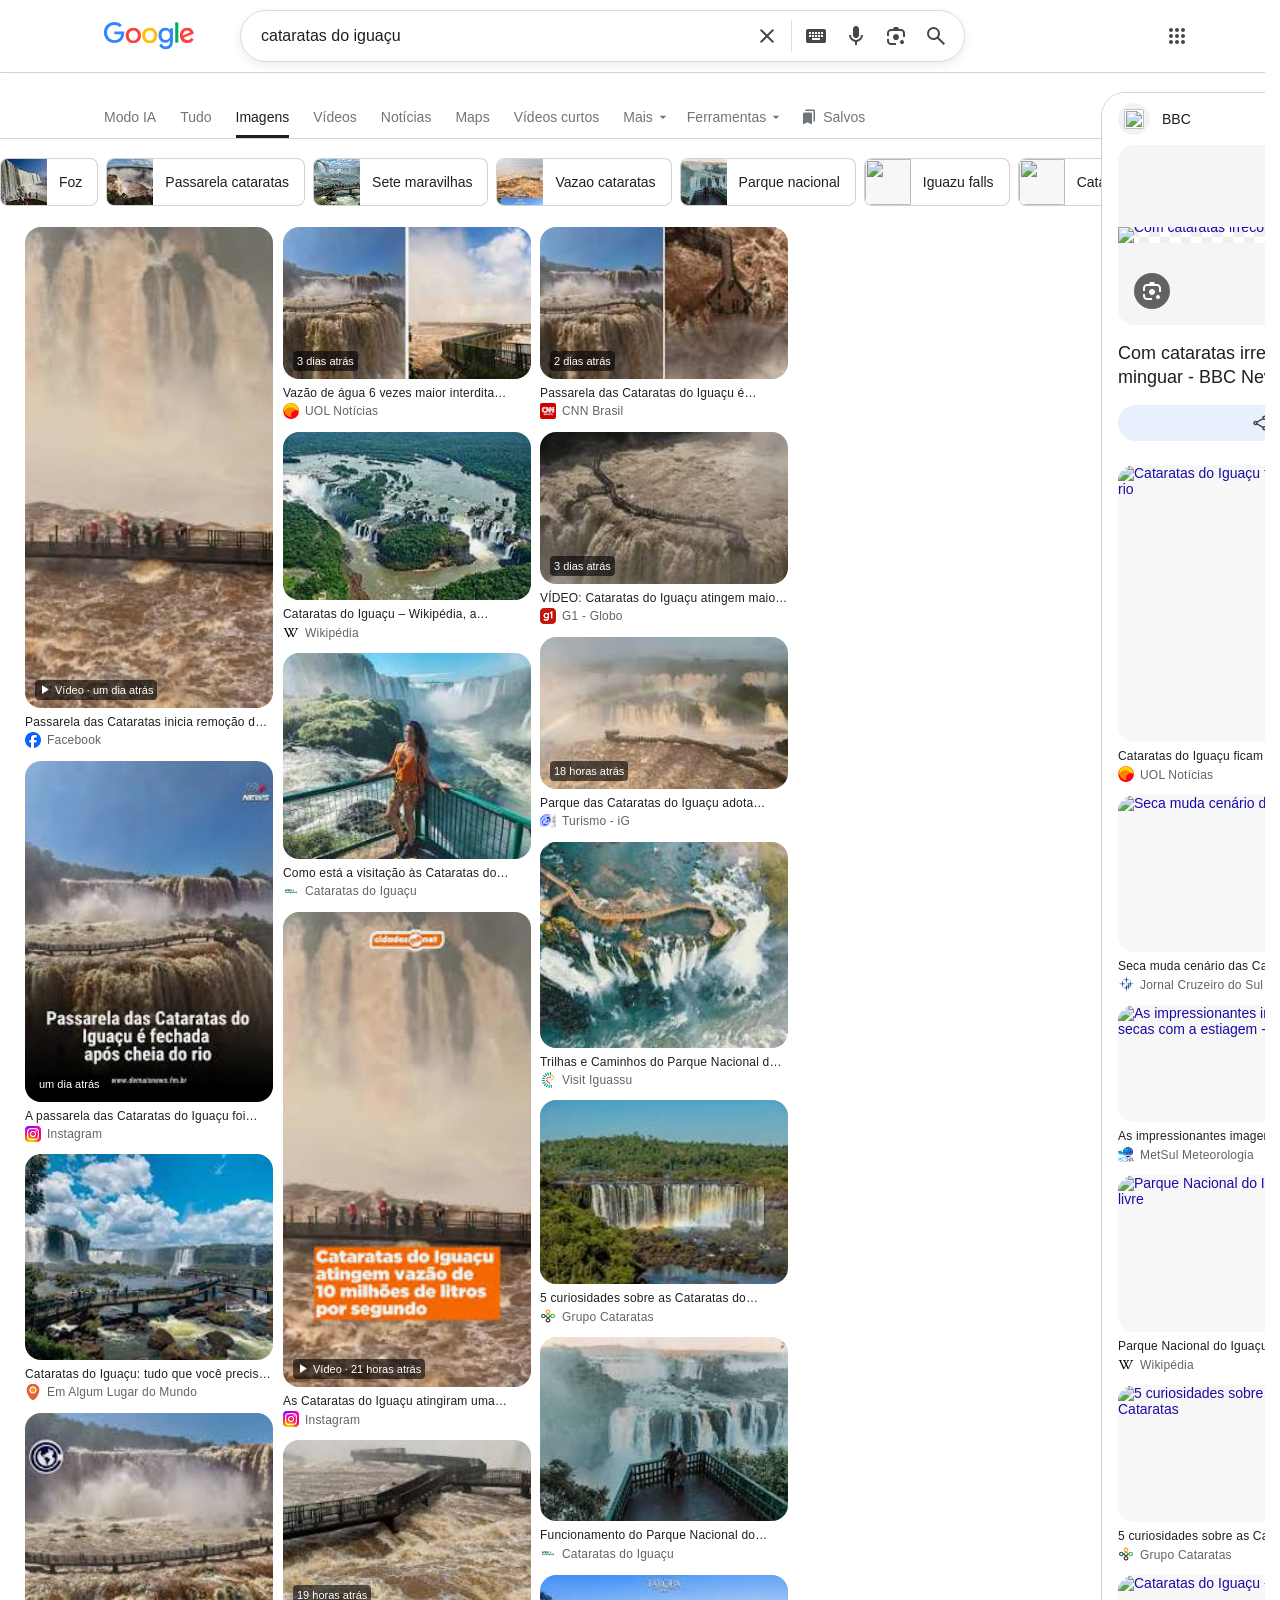
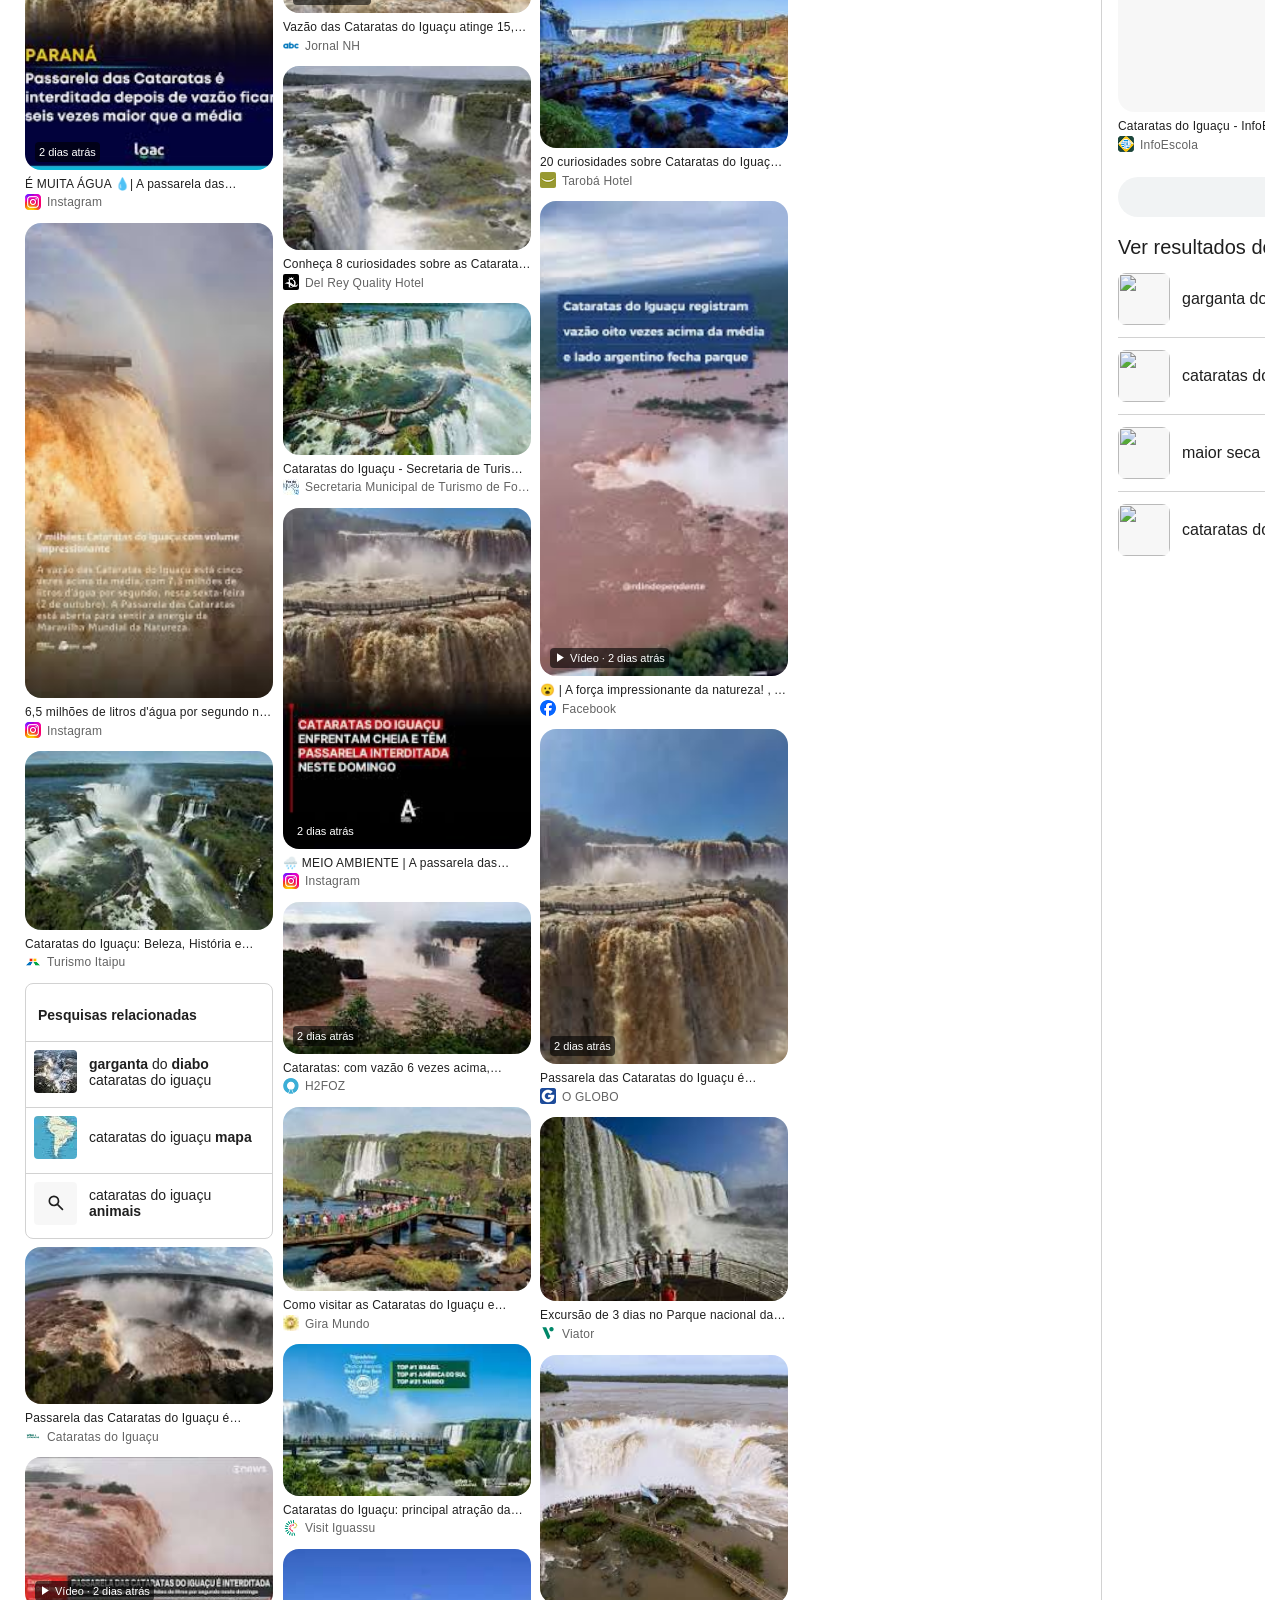
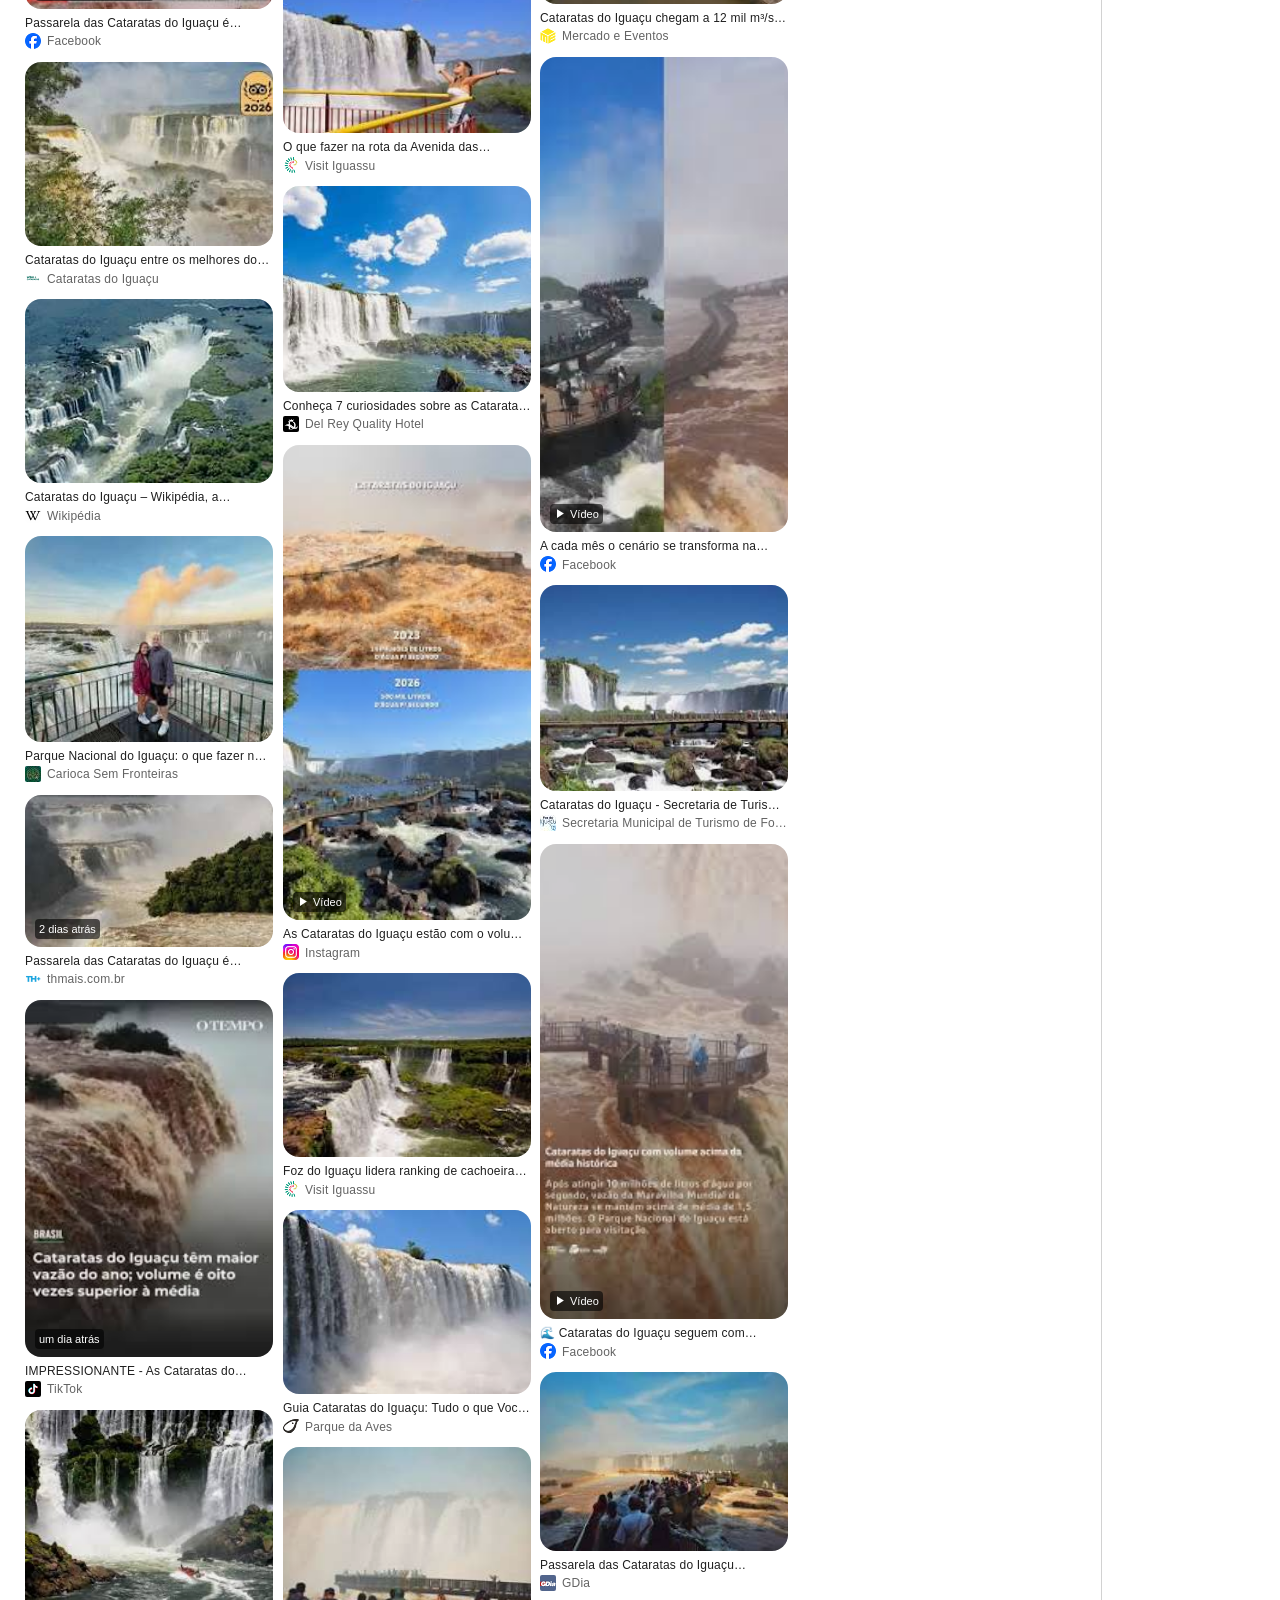
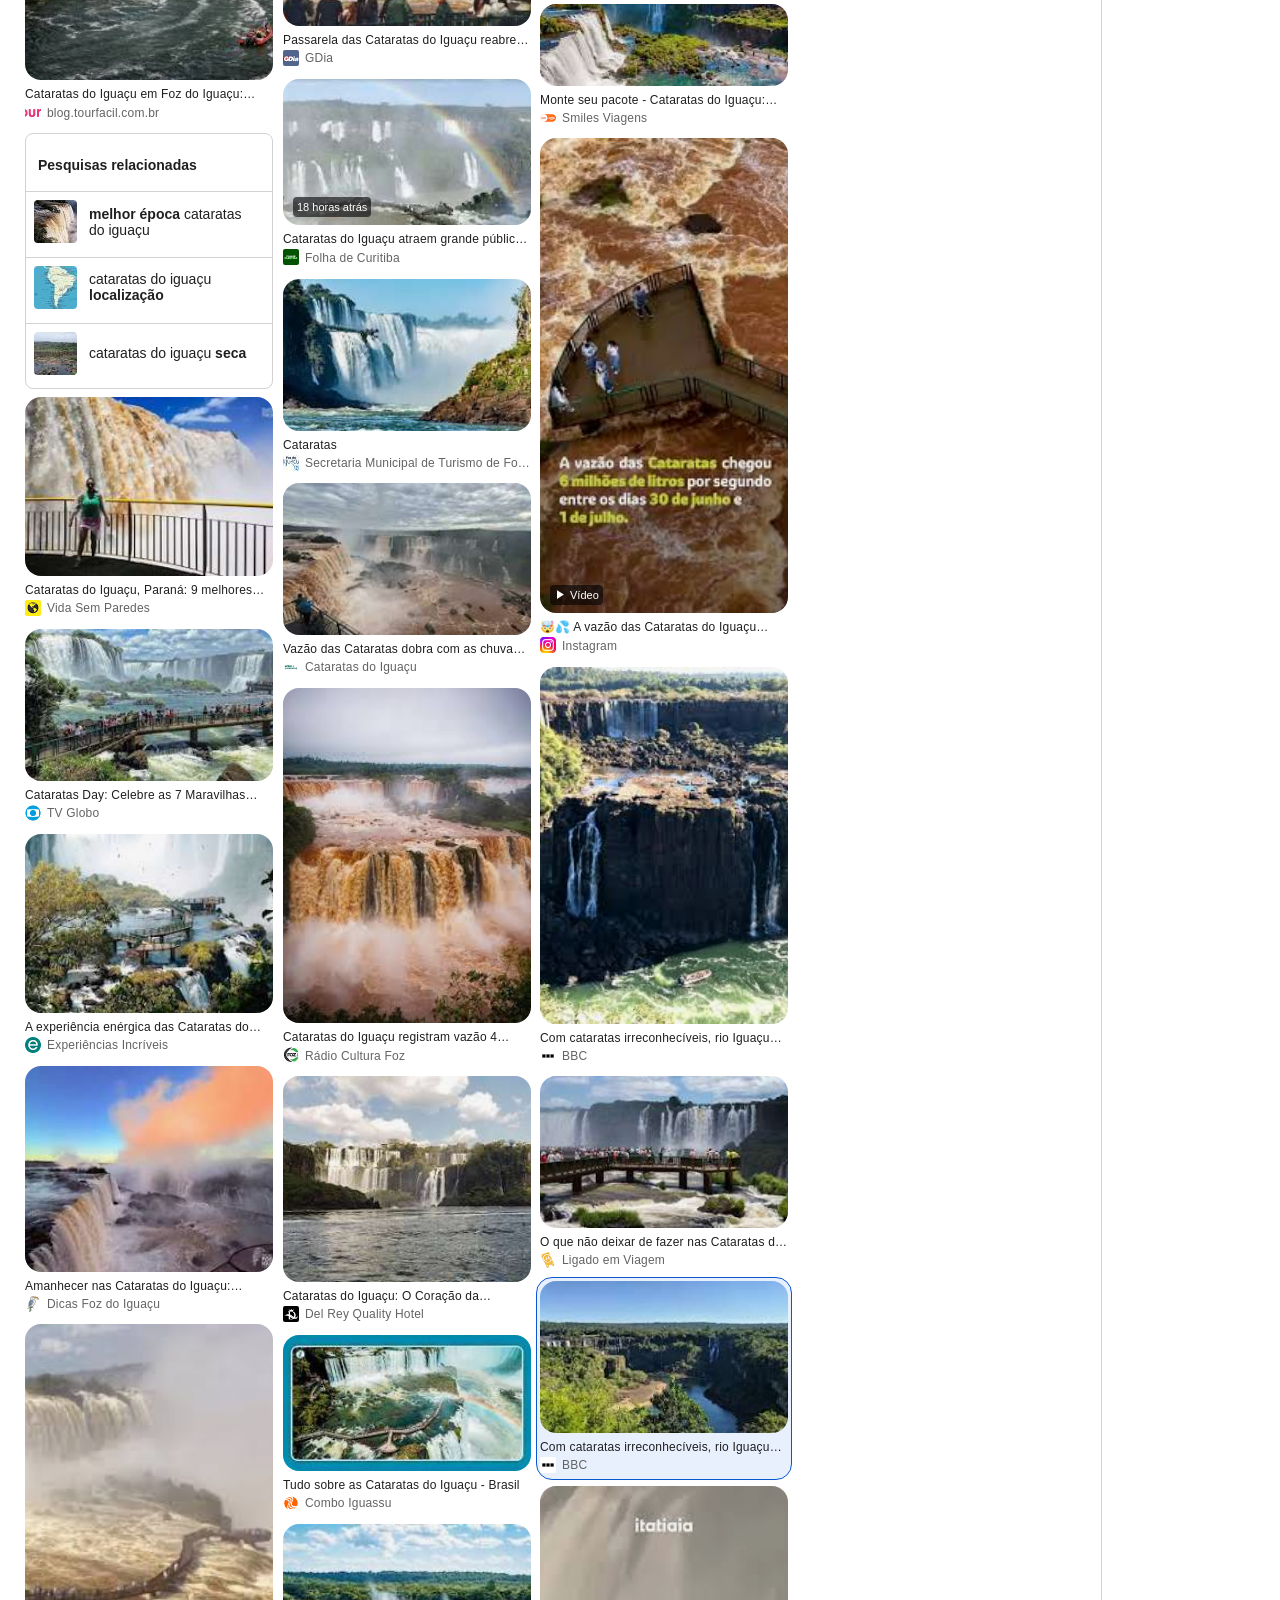
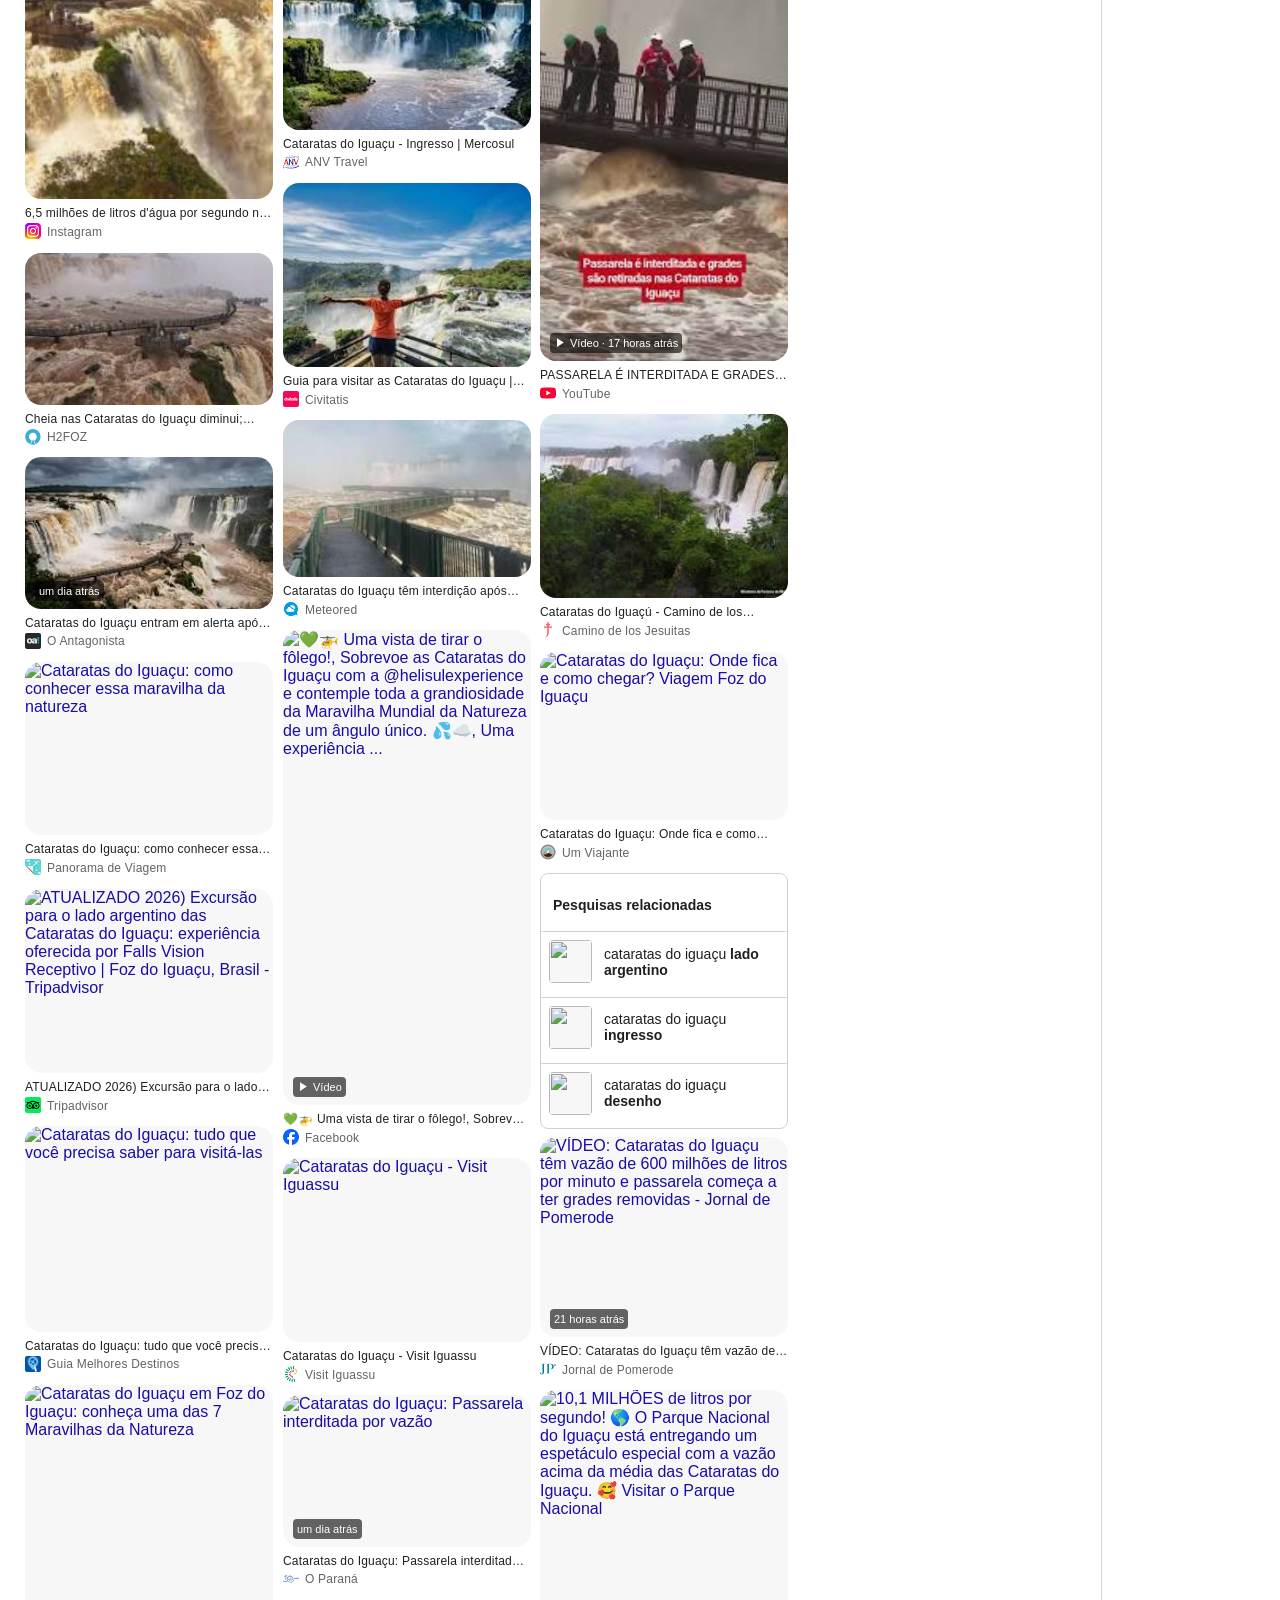
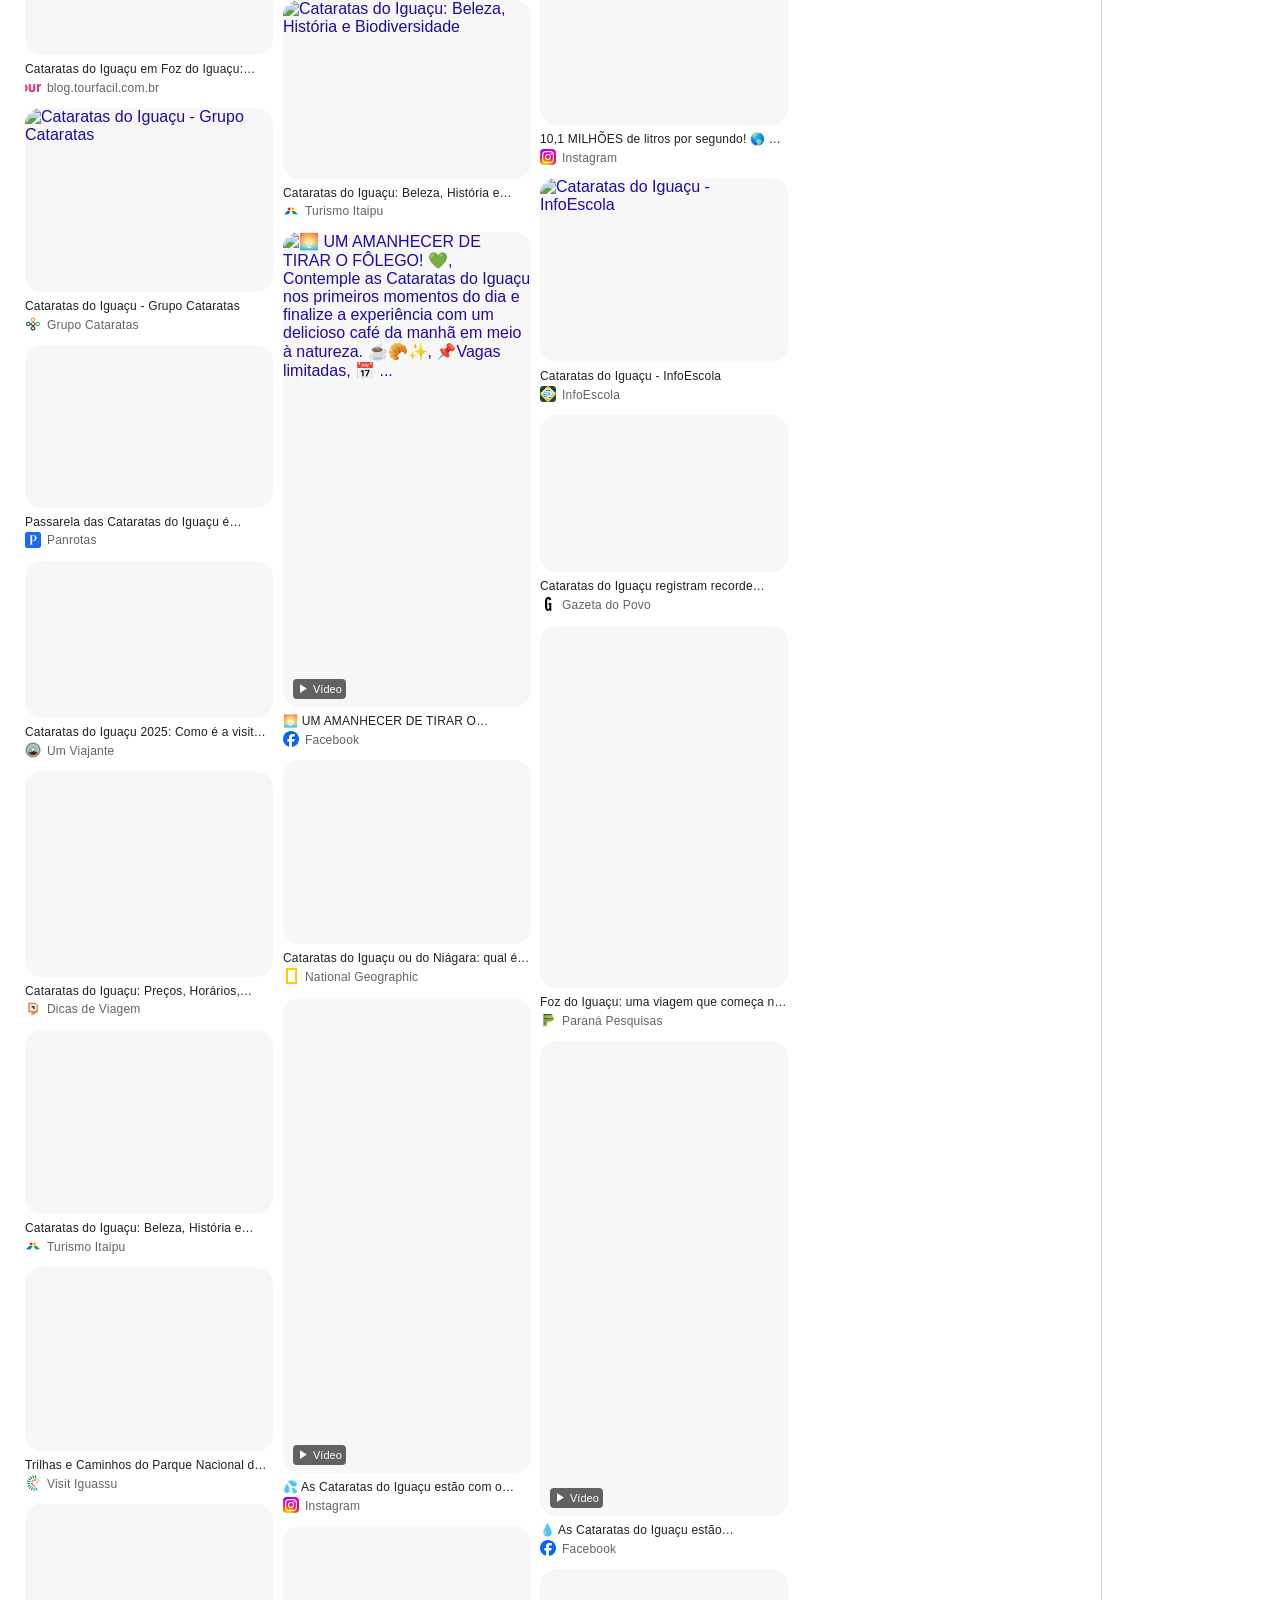
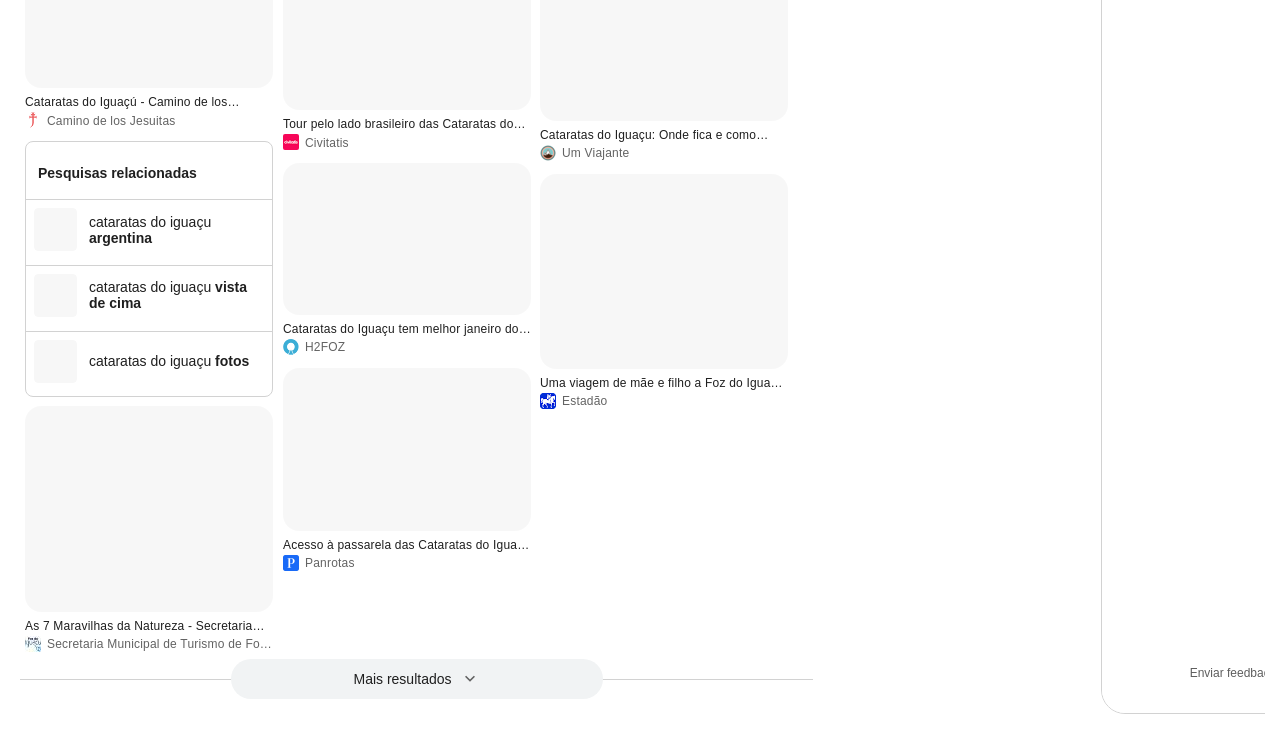
==== imagem 5.html @ 64bb2426 "Add files via upload" ====
<!DOCTYPE html>
<!-- saved from url=(0014)about:internet -->
<html style="scrollbar-gutter:stable" itemscope="" itemtype="http://schema.org/SearchResultsPage" lang="pt-BR"><head><meta http-equiv="Content-Type" content="text/html; charset=UTF-8"><meta name="og-profile-acct" content="eduimar.gonzalez@escola.pr.gov.br"><meta content="origin" name="referrer"><link href="https://www.gstatic.com/images/branding/searchlogo/ico/favicon.ico" rel="icon"><meta content="/images/branding/googleg/1x/googleg_standard_color_128dp.png" itemprop="image"><title>cataratas do iguaçu - Pesquisa Google</title><script nonce="">window._hst=Date.now();</script><script nonce="">(function(){var _g={kEI:'_6zPat79O8_a1sQP4I2GyAc',kEXPI:'31',u:'47ba5dfb',kBL:'1QY0',kOPI:89978449};(function(){var a;((a=window.google)==null?0:a.stvsc)?google.kEI=_g.kEI:window.google=_g;}).call(this);})();(function(){google.sn='images';google.kHL='pt-BR';google.usb=true;})();(function(){
var h=this||self;var k=/#|$/;function l(a,c){var d=a.search(k);a:{var b=0;for(var f=c.length;(b=a.indexOf(c,b))>=0&&b<d;){var e=a.charCodeAt(b-1);if(e==38||e==63)if(e=a.charCodeAt(b+f),!e||e==61||e==38||e==35)break a;b+=f+1}b=-1}if(b<0)return null;f=a.indexOf("&",b);if(f<0||f>d)f=d;b+=c.length+1;return decodeURIComponent(a.slice(b,f!==-1?f:0).replace(/\+/g," "))};function m(){return window.google&&window.google.kOPI||null};var n;function p(a){for(var c;a&&(!a.getAttribute||!(c=a.getAttribute("eid")));)a=a.parentNode;return c||n}function q(a){for(var c=null;a&&(!a.getAttribute||!(c=a.getAttribute("leid")));)a=a.parentNode;return c}
function t(a,c,d,b,f){var e="";c.search("&ei=")===-1&&(e="&ei="+p(b),c.search("&lei=")===-1&&(b=q(b))&&(e+="&lei="+b));var r=c.search("&cshid=")===-1&&a!=="slh";var g=g===void 0?window.location:g;b="&zx="+Date.now().toString();h._cshid&&r&&(b+="&cshid="+h._cshid);(d=d())&&(b+="&opi="+d);(d=l(g.search,"gemcid"))&&(b+="&gemcid="+d);(d=l(g.search,"gemrid"))&&(b+="&gemrid="+d);(g=l(g.search,"gemhist"))&&(b+="&gemhist="+g);return"/"+(f||"gen_204")+"?atyp=i&ct="+String(a)+"&cad="+(c+e+b)};n=google.kEI;google.getEI=p;google.getLEI=q;google.ml=function(){return null};google.log=function(a,c,d,b,f,e){e=e===void 0?m:e;d||(d=t(a,c,e,b,f));a=d;/^http:/i.test(a)&&window.location.protocol==="https:"&&(google.ml&&google.ml(Error("a"),!1,{src:a,glmm:1}),a="");if(d=a)try{window.navigator.sendBeacon(d,"")}catch(r){}};google.logUrl=function(a,c){c=c===void 0?m:c;return t("",a,c)};}).call(this);(function(){google.y={};google.sy={};function e(a,b,d){if(a)var c=a.id;else{do c=Math.random();while(d[c])}d[c]=[a,b]}var f;(f=google).x||(f.x=function(a,b){e(a,b,google.y)});var g;(g=google).sx||(g.sx=function(a,b){e(a,b,google.sy)});google.bx=!1;var h;(h=google).lx||(h.lx=function(){});var k=[],l;(l=google).fce||(l.fce=function(a,b,d,c){k.push([a,b,d,c])});google.qce=k;google.adl=[];}).call(this);google.f={};(function(){
document.documentElement.addEventListener("submit",function(b){var a;if(a=b.target){var c=a.getAttribute("data-submitfalse");a=c==="1"||c==="q"&&!a.elements.q.value?!0:!1}else a=!1;a&&(b.preventDefault(),b.stopPropagation())},!0);document.documentElement.addEventListener("click",function(b){var a;a:{for(a=b.target;a&&a!==document.documentElement;a=a.parentElement)if(a.tagName==="A"){a=a.getAttribute("data-nohref")==="1";break a}a=!1}a&&b.preventDefault()},!0);}).call(this);(function(){google.hs={h:true,nhs:false};})();(function(){google.c={cap:2000,timl:false,vis:true};})();(function(){google.c.ehcl=true;})();(function(){
var l=this||self;window.google=window.google||{};var m=window.performance&&window.performance.timing&&"navigationStart"in window.performance.timing,aa=google.stvsc&&google.stvsc.ns,n=m?aa||window.performance.timing.navigationStart:void 0;function p(){return window.performance.now()-(google.stvsc&&google.stvsc.pno||0)}var ba=google.stvsc&&google.stvsc.rs,r=m?ba||window.performance.timing.responseStart:void 0;var ca=/#|$/;function t(a,b){var d=a.search(ca);a:{var c=0;for(var e=b.length;(c=a.indexOf(b,c))>=0&&c<d;){var f=a.charCodeAt(c-1);if(f==38||f==63)if(f=a.charCodeAt(c+e),!f||f==61||f==38||f==35)break a;c+=e+1}c=-1}if(c<0)return null;e=a.indexOf("&",c);if(e<0||e>d)e=d;c+=b.length+1;return decodeURIComponent(a.slice(c,e!==-1?e:0).replace(/\+/g," "))};function u(a){try{var b=window.navigator.sendBeacon(a,"");return b===void 0?!0:b}catch(d){}return!1};function v(){var a,b;return(a=window.performance)==null?void 0:(b=a.getEntriesByType)==null?void 0:b.call(a,"navigation")[0]};function w(){var a,b;return(a=window.performance)==null?void 0:(b=a.navigation)==null?void 0:b.type};var da=google.c.cap,ea=google.c.ehcl,x=google.c.ehcla,fa=google.c.ehclpz,ha=google.c.ehclph,ia=google.c.ssdi,y=google.c.timl;function z(a,b,d){google.tick("load",a,b,d)}function A(a,b){google.c.e("load",a,String(b))};var ja=window.location;function B(a){return(a=ja.search.match(new RegExp("[?&]"+a+"=(\\d+)\\b")))?Number(a[1]):-1}function C(a){var b=a.t,d=b.start,c={};a.wsrt!==void 0&&(c.wsrt=a.wsrt);if(d)for(var e in b)e!=="start"&&e!=="sgls"&&(a=b[e],c[e]=e==="sgl"||e==="sgsrt"?a:e==="prs"?d-a:Math.max(a-d,0));return c}
function D(a,b,d){d="/gen_204?s="+google.sn+"&t="+d+"&atyp=csi&ei="+google.kEI+"&rt=";var c="",e;for(e in a)d+=""+c+e+"."+a[e],c=",";for(var f in b)d+="&"+f+"="+b[f];a=d;var g=g===void 0?window.location:g;b="";l._cshid&&(b+="&cshid="+l._cshid);(e=window.google&&window.google.kOPI||null)&&(b+="&opi="+e);(e=t(g.search,"gemcid"))&&(b+="&gemcid="+e);(e=t(g.search,"gemrid"))&&(b+="&gemrid="+e);(g=t(g.search,"gemhist"))&&(b+="&gemhist="+g);return a+b}
function E(a){var b=google.timers.load,d=b.e,c=google.stvsc;c&&(d.ssr=1);c?c=c.isBF:c=(c=v())?c.type==="back_forward"?c.notRestoredReasons===void 0?!0:!!c.notRestoredReasons:!1:w()===2;c&&(d.bb=1);((c=v())?c.type==="reload":w()===1)&&(d.r=1);if(c=v()){var e=c.type;e&&(d.nt=e);e=c.deliveryType;e!=null&&(d.dt=e);e=c.transferSize;e!=null&&(d.ts=e);c=c.nextHopProtocol;c!=null&&(d.nhp=c)}(c=window.navigation)&&(c=c.activation)&&(c=c.navigationType)&&(d.ant=c);d=b.m;if(!d||!d.prs){c=(window._csc==="agsa"||
window._csc==="http")&&window._cshid;e=!!google.stvsc;var f=b.qtt===2;d=B("qsubts");var g;(g=v())?(g=g.type,g=!g||g==="navigate"):g=!w();c=!g||f||e||c?0:b.qsubts||d;f="r";c>0&&(e=b.fbts||B("fbts"),e>0&&(b.t.start=Math.max(c,e),f=b.fbts===e?"i":"u"));e=C(b);c>0&&(e.gsasrt=b.t.start-c,g=B("qsd"),g>0&&A("qsd",g),A("ests",(b.qsubts===c?"i":"u")+f),b.qsubts&&d>0&&b.qsubts!==d&&A("qd",b.qsubts-d));d=b.t.sgls;d>=0&&(g=f=e.sgl,d===0?g=0:c>d&&(g=c-d),f!==void 0&&(e.sglo=f),g!==void 0&&(e.sgl=g));a=D(e,b.e,a);u(a)||google.log("","",a)}};var F={};function G(a,b){google.timers.load.m[a]===!1?b():(F[a]||(F[a]=[]),F[a].push(b))}google.c.q=G;google.caft=function(a){G("aft",a)};function H(a,b,d){a:{var c=a.parentElement;if(c){var e=c.classList.contains("uhHOwf");if(e||c.classList.contains("q1MG4e"))if(e=(e?a:c).style,e.height||e.width){e=c.getBoundingClientRect();var f=a.getBoundingClientRect();if(e.height<f.height||e.width<f.width){a=c;break a}}}}if(b)c=null;else for(c=a;c&&!c.hasAttribute("data-csic");)c=c.parentElement;if(!c)for(c=a;c&&c!==b&&c.tagName!=="G-SCROLLING-CAROUSEL"&&!c.hasAttribute("data-sn-container");)c=c.parentElement;b=c;e=google.vx;c=google.vy;!(f=!a)&&
(f=!d)&&(a.style.display==="none"?f=!0:document.defaultView&&document.defaultView.getComputedStyle?(f=document.defaultView.getComputedStyle(a),f=!!f&&(f.visibility==="hidden"||f.height==="0px"&&f.width==="0px")):f=!1);if(f)d=0;else if(a.getBoundingClientRect){if(f=!d){b:{for(f=a;f&&f!==b;f=f.parentElement)if(f.style.overflow==="hidden")break b;f=null}var g=f;g?(f=a.getBoundingClientRect(),g=g.getBoundingClientRect(),f=f.bottom<g.top||f.top>=g.bottom||f.right<g.left||f.left>=g.right):f=!1}if(f)d=0;else{f=a.getBoundingClientRect();var k=f.left+(window.pageXOffset-(e||0));c=f.top+(window.pageYOffset-(c||0));e=f.width;g=f.height;var h=0;if(!(!d&&g<=0&&e<=0)){var q=document.documentElement.clientHeight;c+g<0?h=2:c>=q&&(h=4);if(k+e<0||k>=(window.innerWidth||document.documentElement.clientWidth))h|=8;else if(b){for(k=f.left;a&&a!==b;a=a.parentElement)k+=a.scrollLeft;a=b.getBoundingClientRect();if(k+e<a.left||k>=a.right)h|=8;if(d?f.top>a.bottom:f.top>=a.bottom)h|=4}h||(h=1,c+g>q&&(h|=4))}d=h}}else d=
1;return d};google.timers={};google.startTick=function(a,b){google.timers[a]={t:{start:b||Date.now()},e:{},m:{}}};google.tick=function(a,b,d,c){d=d!==void 0?d:Date.now();google.timers[a].t[b]=d;c&&n&&performance.mark&&(a=d-n,a>0&&performance.mark(c,{startTime:a}))};google.c.e=function(a,b,d){google.timers[a].e[b]=d};google.c.b=function(a){var b=google.timers.load.m;b[a]&&google.ml(Error("b"),!1,{m:a});b[a]=!0};google.c.u=function(a){var b=google.timers.load.m,d=!0;if(b[a]){for(var c=F[a]||[],e=0;e<c.length;++e)try{c[e]()}catch(g){google.ml(g,!1)}c.length=0;b[a]=!1;for(var f in b)b[f]&&(d=!1)}else{d="";for(c in b)d+=c+":"+b[c]+";";google.ml(Error("a"),!1,{m:a,s:d});d=!1}(a=d)&&google.csiReport(google.timers.load,"all");return a};google.c.st=function(a,b){a=D(C(a),a.e,b);u(a)||google.log("","",a)};google.rll=function(a,b,d){function c(e){d(e);a.removeEventListener("load",c,!1);a.removeEventListener("error",c,!1)}a.addEventListener("load",c,!1);b&&a.addEventListener("error",c,!1)};var I,J=Date.now(),K=window.performance;K&&(K.now&&(I=Math.floor(p())),n&&r&&r>n&&r<=J&&(J=r,I=r-n));google.startTick("load",J);var L=I;google.timers.load.wsrt=L;performance.mark&&performance.mark("SearchAFTStart",{startTime:L});z("hst",window._hst,"SearchHeadStart");google.c.b("xe");function M(a){return document.visibilityState==="hidden"?(z("fht",a),!0):!1}function N(){M()&&O()}function O(){document.removeEventListener("visibilitychange",N,!0)}M(0)||document.addEventListener("visibilitychange",N,!0);google.c.rq=[O];google.cv=H;if(ea||x){var P=v();if(P&&(P.type==="navigate"||x)){var Q=P.deliveryType,R=P.transferSize;if(Q==="cache"||Q==="navigational-prefetch"&&(fa&&R===0||ha&&R===300))_csc="http",_cshid=""+Date.now()}};function ka(){function a(f,g){f=f.querySelectorAll("img");for(var k=0;k<f.length;k++)g.push(f[k])}var b=document,d=[];a(b,d);b=b.querySelectorAll("[data-shadow-root]");for(var c=0;c<b.length;c++){var e=b[c];e.shadowRoot&&a(e.shadowRoot,d)}return d};function S(){z("cbt");E("cap")};var la=function(a){this.i=a;this.v=[];var b=this.i.getAttribute("data-deferred");this.C=a.hasAttribute("data-noaft")||a.hasAttribute("data-async-img");this.j=!!b;if(b=!this.j)a:{for(b=0;b<T.length;++b)if(a.getAttribute("data-"+T[b])){b=!0;break a}b=!1}this.l=b;(b=a.src)&&this.l&&(this.D=b);!this.l&&b||a.setAttribute("data-lzy_","1");(this.B=this.C?!0:this.j||this.l?!1:!this.i.src||this.i.complete)||U(this);!google.c.wpr&&google.c.wh>10&&V(this)},U=function(a){google.rll(a.i,!0,function(){var b=Date.now();if(a.D&&a.i.src===a.D||a.i.getAttribute("data-deferred")==="1")U(a);else if(!a.A){a.j&&a.i.setAttribute("data-deferred","3");a.A=b;a.i.setAttribute("data-iml",String(b));for(var d=0;d<a.v.length;++d)a.v[d](b);a.v.length=0}})},V=function(a){a.visibility===void 0&&(a.visibility=google.cv(a.i),a.i.setAttribute("data-atf",String(a.visibility)));return a.visibility},T="src bsrc url ll image img-url lioi".split(" ");google.c.iim=google.c.iim||{};var W=google.c.iim,ma=0;function na(a){var b=a.getAttribute("data-csiid")||google.kEI+"_"+String(++ma);W[b]||(a.setAttribute("data-csiid",b),W[b]=new la(a));return W[b]}function oa(a){for(var b=ia?ka():document.getElementsByTagName("img"),d=0,c=b.length;d<c;++d)a(na(b[d]))};function X(a,b,d){function c(h){k=Math.max(k,h);++g;e||f!==g||d(k)}var e=!0,f=0,g=0,k=0;oa(function(h){a(h)&&(++f,h.A||h.B?c(h.A||0):h.v.push(c))});b();(e=!1,f!==g)||d(k)};var pa=!1,qa=0,Y=0,Z;function ra(){Z&&clearTimeout(Z)}
function sa(a,b){google.c.wh>10||(google.c.wh=Math.floor(document.documentElement.clientHeight));var d=google.c.wh;var c=!b;b=b?Math.floor(b.getBoundingClientRect().top+window.pageYOffset):-1;c=c||google.c.wh>10&&b>=d;!Y&&c&&(Y=a,qa=b);if(Y){var e=0,f=0,g=0,k=!1;X(function(h){if(!(V(h)&1))return!1;if(h.B)return++g,!h.C;V(h)&4&&(k=!0);h.j&&++f;++e;return!0},function(){A("ima",e);A("imad",f);A("imac",g);document.querySelector("[data-doodle]")&&A("ddl",1);var h=document.getElementById("eKIzJc");h&&(h=
H(h),A("aio",h));A("wh",d)},function(h){h&&z("afti",h);qa>0&&z("afts",Y);var q=Y;h&&(h>q||k)&&(q=h);z("aft",q,"trigger:SearchAFTEnd");google.c.q("frt",function(){ra();E("aft")});google.c.u("aft")})}};function ta(a){X(function(b){return!!(V(b)&1)},function(){z("frts",a)},function(b){z("frvt",Math.max(b,a));google.c.u("frt")})};var ua=!1;google.c.wh=Math.floor(document.documentElement.clientHeight);google.c.b("prt");var va=da||0;if(va>0){a:{if(n!==void 0){var wa=va-p();if(wa>0){Z=setTimeout(S,wa);break a}S()}Z=void 0}google.c.rq.push(ra)}google.c.maft=function(a,b){oa(function(){});pa||(google.c.b("aft"),pa=!0);Y||sa(a,b)};google.c.mfrvt=function(a){ta(a)};google.c.miml=function(a){function b(c){V(c);return y&&!c.C&&(!c.l||!!(V(c)&1))}function d(c){y&&z("iml",c||a);google.c.u("iml")}ua||(google.c.b("iml"),function(){X(b,function(){},d)}(0),ua=!0)};google.c.b("frt");google.c.ubf=!0;google.c.setup=function(a){a=na(a);return!google.c.wpr&&google.c.wh>10?V(a):null};}).call(this);(function(){function b(){for(var a=google.drc.shift();a;)a(),a=google.drc.shift()};google.drc=[function(){google.tick&&google.tick("load","dcl")}];google.dclc=function(a){google.drc.length?google.drc.push(a):a()};window.addEventListener?(document.addEventListener("DOMContentLoaded",b,!1),window.addEventListener("load",b,!1)):window.attachEvent&&window.attachEvent("onload",b);}).call(this);(function(){
function e(a){var b=[],c=function(d){b.push(d)};return{c:a,q:b,et:[],etc:[],d:c,h:function(d){c({eventType:d.type,event:d,targetElement:d.target,eic:a,timeStamp:Date.now(),eia:void 0,eirp:void 0,eiack:void 0})}}}function f(a,b,c){for(var d=0;d<b.length;d++){var h=b[d];(c?a.etc:a.et).push(h);a.c.addEventListener(h,a.h,c)}};var g="click focusin focusout auxclick change copy dblclick beforeinput input keyup keydown keypress mousedown mouseenter mouseleave mousemove mouseout mouseover mouseup paste pointerdown pointerenter pointerleave pointerup touchstart touchmove touchend touchcancel transitioncancel transitionend transitionrun transitionstart animationcancel animationend dragover dragenter dragleave drop dragstart dragend scroll speech".split(" "),k=["focus","blur","error","load"];var l=e(window.document.documentElement);f(l,g);f(l,k,!0);window._ejsa=l;window.jsac_init=function(a){if(a){var b=document.getElementById(a);var c=c===void 0?window:c;b=e(b);c._ejsas||(c._ejsas={});c._ejsas[a]=b;f(b,g);f(b,k,!0)}};}).call(this);(function(){window.google.erd={jsr:1,bv:2560,sd:true,de:true,dpf:'jkhfAI5FSHeUZ0ZY-npXcbZqmv1Auyvx8my_Z9_75Xo',c:'393d'};})();(function(){var sdo=false;var mei=10;var jstl=0;var diel=0;
var f=this||self;var k,l=(k=f.mei)!=null?k:1,m,p=(m=f.diel)!=null?m:0,q,r=(q=f.sdo)!=null?q:!0;typeof jstl==="number"&&jstl>0&&(Error.stackTraceLimit=jstl);var t=0,u,v=google.erd,w=v.jsr;google.ml=function(a,b,d,n,e){e=e===void 0?2:e;b&&(u=a&&a.message);d===void 0&&(d={});d.cad="ple_"+google.ple+".aple_"+google.aple;if(google.dl)return google.dl(a,e,d,!0),null;b=d;if(w<0){window.console&&console.error(a,b);if(w===-2)throw a;b=!1}else b=!a||!a.message||a.message==="Error loading script"||t>=l&&!n?!1:!0;if(!b)return null;t++;d=d||{};b=encodeURIComponent;var c="&ei="+b(google.kEI);google.kEXPI&&(c+="&jexpid="+b(google.kEXPI));c+="&srcpg="+b(google.sn)+"&jsr="+b(v.jsr)+"&bver="+b(v.bv);v.dpf&&(c+="&dpf="+b(v.dpf));var g=a.lineNumber;g!==void 0&&(c+="&line="+g);var h=a.fileName;h&&(h.indexOf("-extension:/")>0&&(e=3),c+="&script="+b(h),g&&h===window.location.href&&(g=document.documentElement.outerHTML.split("\n")[g-1],c+="&cad="+b(g?g.substring(0,300):"No script found.")));google.ple&&google.ple===1&&(e=2);c+="&jsel="+e;d&&v.c&&(d.ofc=String(v.c));c=c+"&ectx="+b(JSON.stringify(d));c=c+"&emsg="+b(a.name+": "+a.message);c=c+"&jsst="+b(a.stack||"N/A");c.length>=12288&&(c=c.substring(0,12288));a=c;d=("/gen_204?atyp=i"+a).substring(0,12288);n||(google.log(0,"",d),google.log(0,"",("/httpservice/retry/jserror?atyp=i"+a).substring(0,12288)));return d};window.onerror=function(a,b,d,n,e){u!==a&&(a=e instanceof Error?e:Error(a),d===void 0||"lineNumber"in a||(a.lineNumber=d),b===void 0||"fileName"in a||(a.fileName=b),google.ml(a,!1,void 0,!1,a.name==="SyntaxError"||a.message.substring(0,11)==="SyntaxError"||a.message.indexOf("Script error")!==-1?3:p));u=null;r&&t>=l&&(window.onerror=null)};})();(function(){history.replaceState(history.state,"",function(a,b){return b.replace(new RegExp("(\\?|&)"+a+"=[^&#]*(&?)"),function(e,c,d){return d?c:""})}("sg_ss",location.href));}).call(this);google.arwt=function(a){a.href=document.getElementById(a.id.substring(a.id.slice(0,3)==="vcs"?3:1)).href;return!0};(function(){google.eufsv=true;(function(){var f=function(){for(var a=Number(this),b=[],d=a;d<arguments.length;d++)b[d-a]=arguments[d];return b};function h(a){var b=f.apply(1,arguments).filter(Boolean).join("&");if(!b)return a;var d=a.match(/[?&]adurl=/);return d?a.slice(0,d.index+1)+b+"&"+a.slice(d.index+1):a+(a.indexOf("?")<0?"?":"&")+b}function k(a,b){return a===0?"ri=1":a===1?b?"ri=24":"ri=27":a===2?b?"ri=25":"ri=26":""}function l(a,b){return b?"&"+a+"="+encodeURIComponent(b):""}
var m=function(a){var b=a.url;a=a.B;this.j=b;this.C=a;this.A=(new Date).getTime()-17040672E5;this.i={};for(var d=/[?&]([^&=]+)=([^&]*)/g;a=d.exec(b);)this.i[a[1]]=a[2]},n=function(a,b){return a.i[b]},q=function(a,b){if(a.i.dsh==="1")return null;var d=a.i.ae;if(d==="1"){var c=a.i.adurl;if(c)try{return{version:3,v:decodeURIComponent(c),l:h(a.j,"act=1",k(b,!0),p(a))}}catch(e){}}return d==="2"?{version:4,v:h(a.j,"dct=1","suid="+a.A,k(b,!1)),l:h(a.j,"act=1",k(b,!0),"suid="+a.A)}:null},r=function(a,b){return b===
2?h(a.j,"ri=2"):b===0?h(a.j,"ri=16"):a.j},p=function(a){a=a.C;if(!a)return"";var b=l("uap",a.platform)+l("uapv",a.platformVersion)+l("uafv",a.uaFullVersion)+l("uaa",a.architecture)+l("uam",a.model)+l("uab",a.bitness);a.fullVersionList&&(b+="&uafvl="+encodeURIComponent(a.fullVersionList.map(function(d){return encodeURIComponent(d.brand)+";"+encodeURIComponent(d.version)}).join("|")));a.wow64!=null&&(b+="&uaw="+Number(a.wow64));return b.slice(1)};
var t=/^\s*(?!javascript:)(?:[\w+.-]+:|[^:/?#]*(?:[/?#]|$))/i;var u=function(){var a=google.eufsv,b=this;a=a===void 0?!1:a;this.i=null;a&&navigator.userAgentData&&navigator.userAgentData.getHighEntropyValues&&navigator.userAgentData.getHighEntropyValues("platform platformVersion uaFullVersion architecture model bitness fullVersionList wow64".split(" ")).then(function(d){b.i=d})};u.prototype.handle=function(a){var b=a.hasAttribute("data-ohref"),d=b?a.getAttribute("data-ohref"):a.href;b||a.setAttribute("data-ohref",d);b=n(new m({url:d}),"ch")===void 0?h(d,"ch=1"):d;a:{d=b;try{var c=window.GoogleA13IjpGc;if(c&&typeof c.snapshotSync==="function"){var e=c.snapshotSync();if(e&&typeof e==="string"){var g=h(d,"bg="+e);if(g.length<=16384){b=g;break a}}}}catch(z){}b=d}c=new m({url:b,B:this.i});a:{e=c.i.co;if(e==="1")e="https://www.googleadservices.com/pagead/conversion/16521530460/?gad_source=1&adview_type=3";else if(e==="2")e="https://www.google.com/pagead/1p-conversion/16521530460/?gad_source=1&adview_type=5";else break a;(g=c.i.gclid)&&(e+="&adview_gclid="+g);navigator.sendBeacon(e,"")||v(e,!1)}a:{e=c.i.cce;if(e==="1")e=0;else if(e==="2")e=1;else{e=null;break a}g=h(c.j,"cc=1");d=g.indexOf("?");e=d<0?null:{url:"https://www.googleadservices.com/pagead/aclk"+g.slice(d),method:e}}e&&(e.method===0?navigator.sendBeacon&&navigator.sendBeacon(e.url,""):e.method===1&&v(e.url,!0));w()&&c.i.ase==="5"?(c=q(c,2))?(a.attributionSrc=c.l,c=c.v):c="":c="";c||(c=this.i,c=new m({url:b,B:c===void 0?null:c}),c.i.dsh==="1"||c.i.aspm!=="1"?c=(e=q(c,0))?navigator.sendBeacon?navigator.sendBeacon(e.l,"")?e.v:r(c,2):r(c,0):b:(c=q(c,1))?(v(c.l,!0),c=c.v):c=b);c&&c!==a.href&&(b=c,t.test(b)&&(a.href=b))};function v(a,b){var d={keepalive:!0,mode:"no-cors"};b&&(d.credentials="include");fetch(a,d)}
function x(a,b){var d=n(new m({url:a}),"nis");return d===b?a:d!==void 0?a.replace(/([?&])nis=[^&]*/,function(c,e){return e+"nis="+b}):h(a,"nis="+b)}function w(){var a;return!((a=document.featurePolicy)==null||!a.allowsFeature("attribution-reporting"))};var y=new u;google.ausb=function(a){if(!a)return google.ml(Error("a"),!1),!0;if(a.hasAttribute("data-impdclcc"))try{var b=a.hasAttribute("attributionsourceid")&&a.hasAttribute("attributiondestination")?"2":a.hasAttribute("attributionsrc")?w()?"6":"5":w()?"7":"8";var d=x(a.href,b);t.test(d)&&(a.href=d)}catch(c){}a.getAttribute("data-sbv2")&&y.handle(a);return!0};}).call(this);})();(function(){
var c=this||self;function d(a){return a?a.closest("A"):null}function e(a){if(a=d(a.target))switch(a.getAttribute("data-agdh")){case "arwt":google.arwt(a);break;case "fvd3vc":c.J4LCUe(a);break;case "EdKoMd":(0,google.f.LmvwCb)(a)}return!0};window.document.documentElement.addEventListener("mousedown",e,!0);window.document.documentElement.addEventListener("touchstart",e,!0);window.document.documentElement.addEventListener("click",function(a){var b=d(a.target);if(b)switch(b.getAttribute("data-agch")){case "ausb":google.ausb(b);break;case "HJ3bqe":window.YvikHb(a,b);break;case "cqUJI":(0,google.f.DfwaCb)(b)}return!0},!0);}).call(this);(function(){if(window._cshid&&window._csc!=="gwoc"){var a=google.kEI,b=google.timers.load.e.bb?"bb=1":"vet=1."+a+".c",c=(/[?&]q=([^&]*)/.exec(location.search)||[,""])[1];try{navigator.sendBeacon("/gen_204?csc="+_csc+"&ei="+a+"&csh="+_cshid+"&q="+c+"&"+b)}catch(d){}};}).call(this);/*CSH_START*//*CSH_END*/
(function(){var t=2500;(function(){'use strict';function a(){var c=document.querySelectorAll("link[blocking=render]");for(let d of c)d.remove()}var b=t-performance.now();b>0?setTimeout(a,b):a();}).call(this);})();(function(){'use strict';
var g=this||self;var m=g.JSON.parse,p=g.JSON.stringify;function q(a,b,d){(a=a.getItem(b+";;"+d))?(b=a.indexOf("_"),a=b<0?null:m(a.substr(b+1))):a=null;return a}function t(a,b,d,c,e="m",f=!0){var k=!1;try{if(e!="x"){var h=a=="s"?window.sessionStorage:window.localStorage,l=q(h,"_c","i")||0,n=p(l+1);h.setItem("_c;;i","p:*|l:9007199254740991_"+n);var r=l;n=h;h=b;l=d;var z=r,A=p(c);n.setItem(h+";;"+l,"p:"+e+"|l:"+(z+"_")+A);k=!0}}catch(D){}f&&(g.mPPkxd||(g.mPPkxd=[]),g.mPPkxd.push([k,arguments,r]))};var u=[{j:"data-vt-d",types:["d"]},{j:"data-vt-mb",types:["aimc","sb","mb"]},{j:"data-vt-rq",types:["rq"]},{j:"data-vt-spth",types:["spth"]},{j:"data-vt-lows",types:["lows"]},{j:"data-vt-stad",types:["stad"]},{j:"data-vt-msu-left",types:["mcsl","mbu","sb"]},{j:"data-vt-msu-right",types:["mcsr","mbu","sb"]}];function v(a,b,d){try{a?.viewTransition?.types?.clear();for(let c of b)a?.viewTransition?.types?.add(c)}catch(c){google.ml(c,!0,{src:d})}}
function w(a){window.addEventListener("pageswap",b=>{v(b,a,"mpa_vt-ps");t("s","mpavt","mpa-vt-types",JSON.stringify(a));if(window.navigation){b=window.navigation.currentEntry?.getState()||{};b.i||(b.i={});var d;(d=b.i).next||(d.next={});b.i.next.types=a;window.navigation.updateCurrentEntry({state:b})}},{once:!0})};var x;window.addEventListener("pagereveal",async a=>{a:{try{var b=q(window.sessionStorage,"mpavt","mpa-vt-types");break a}catch(k){}b=null}var d=b;b=[];var c=window.navigation;c=c?.activation?.from&&c.activation.navigationType!=="reload"?c.activation.navigationType==="traverse"&&c.activation.entry&&c.activation.entry.index<c.activation.from.index?"b":"f":"o";if(d){c="f";b=JSON.parse(d);try{window.sessionStorage.removeItem("mpavt;;mpa-vt-types")}catch(k){}d=b;if(window.navigation){var e=window.navigation.currentEntry?.getState()||{};e.i||(e.i={});var f;(f=e.i).l||(f.l={});e.i.l.types=d||e.i.l.types;window.navigation.updateCurrentEntry({state:e})}}else window.navigation&&(f=window.navigation.currentEntry?.getState()?.i,b=c==="f"?f?.l?.types:c==="b"?f?.next?.types:[]);a.viewTransition&&b?.length&&v(a,[...b,c],"mpa_vt-pr");try{await a?.viewTransition?.finished}finally{y()}},{once:!0});B();document.addEventListener("click",a=>{try{a:{for(let {j:d,types:c}of u)if(a.target?.closest(`[${d}]`)){var b=c;break a}b=[]}a=b;a.length>0?(B(),w(a)):y()}catch(d){google.ml(d,!0,{src:"mpa_vt-t"})}},{capture:!0,passive:!0});function C(){x||(x=document.createElement("style"),document.head.append(x));return x}function y(){var a=C();a.textContent!=="@view-transition{navigation:none;}"&&(a.textContent="@view-transition{navigation:none;}")}
function B(){var a=C();a.textContent!=="@view-transition{navigation:auto;}"&&(a.textContent="@view-transition{navigation:auto;}")};}).call(this);(function(){'use strict';window.addEventListener("pagereveal",async a=>{try{let b=a.viewTransition;if(b?.types?.size){await b.ready;a=[["root"],["sb"],["mb"],["ubi",!0],["mode-selector-underbar",!0]];var f=document.getAnimations();for(let [k,g]of a)h(f,k,g)}}catch(b){google.ml(b,!0,{src:"mpa_vt-c"})}});function p(a){return Number(a.split("px")[0])}
function h(a,f,b){var k=`::view-transition-group(${f})`;if(a=a.find(q=>q.effect?.pseudoElement===k)){var g=a.effect,c=g.getKeyframes(),d=new DOMMatrix(c[0].transform),l=p(c[0].width),m=p(c[0].height),e=new DOMMatrix(c[1].transform),n=p(c[1].height);l/=p(c[1].width);b=b?m/n:l;var r=d.e;d=d.f;var t=e.e;e=e.f;f!=="sb"&&(d+m<0||e+n<0)&&a.cancel();g.setKeyframes([{transform:`translate(${r}px, ${d}px) scale(${l}, ${b})`,easing:c[0].easing},{transform:`translate(${t}px, ${e}px) scale(1, 1)`,easing:c[1].easing}])}}
;}).call(this);</script><style>@view-transition{navigation:none;}</style>          <style>::view-transition-old(sb){height:100%}::view-transition-new(sb){height:100%}@keyframes sb-slide-down-fade-in{0%{transform:scale(.5) translateY(-50px);opacity:0}20%{opacity:0}to{transform:scale(1) translateY(0);opacity:1}}@keyframes sb-slide-up-fade-out{0%{transform:scale(1) translateY(0);opacity:1}20%{opacity:0}to{transform:scale(.5) translateY(-50px);opacity:0}}@keyframes ubi-fade-in{0%{transform:translateY(-20px);opacity:0}20%{opacity:0}to{transform:translateY(0);opacity:1}}@keyframes ubi-fade-out{0%{transform:translateY(0);opacity:1}20%{opacity:0}to{transform:translateY(-20px);opacity:0}}html:active-view-transition-type(aimc)::view-transition-new(sb),html:active-view-transition-type(aimc)::view-transition-old(sb){height:100%}html:active-view-transition-type(aimc)::view-transition-old(sb):only-child{animation:sb-slide-up-fade-out .5s cubic-bezier(.38,.72,0,1) forwards}html:active-view-transition-type(aimc)::view-transition-new(sb):only-child{animation:sb-slide-down-fade-in .5s cubic-bezier(.38,.72,0,1) forwards}html:active-view-transition-type(aimc)::view-transition-new(mb),html:active-view-transition-type(aimc)::view-transition-old(mb){width:auto;animation-duration:.5s;animation-timing-function:cubic-bezier(.38,.72,0,1)}html:active-view-transition-type(aimc)::view-transition-group(*){transform-origin:top left}html:active-view-transition-type(aimc)::view-transition-new(ubi),html:active-view-transition-type(aimc)::view-transition-old(ubi){width:100%;height:100%;animation-duration:.5s;animation-timing-function:cubic-bezier(.38,.72,0,1)}html:active-view-transition-type(aimc)::view-transition-old(ubi):only-child{animation:ubi-fade-out .5s cubic-bezier(.38,.72,0,1)}html:active-view-transition-type(aimc)::view-transition-new(ubi):only-child{animation:ubi-fade-in .5s cubic-bezier(.38,.72,0,1)}</style> <style id="xZ1JGc">.os-s { transition: background-color 100ms, visibility 250ms; position: fixed; visibility: hidden; inset: 0px; }.os-s.os-sv { transition: background-color 100ms, visibility; visibility: inherit; background-color: rgba(0, 0, 0, 0.6); }</style><style data-late-css="">@media (min-width:480px){.c3k6Zc.fC2KG{left:auto;right:20px}}@media (min-width:480px){.JXXsr.fC2KG{left:20px;right:auto}}@media (min-width:480px){.Jm7ege.fC2KG{min-width:380px}}.vSyRff.kqLqDd{bottom:0;left:0;right:0}.dgVGnc .qk7LXc,.qk7LXc.dgVGnc{width:90%}.vAJJzd{position:absolute;z-index:9997;opacity:.999}.BhUHze .qk7LXc,.qk7LXc.BhUHze{width:75%}.qk7LXc.rfx2Y,.rfx2Y .qk7LXc{width:100%}.cJFqsd .qk7LXc,.qk7LXc.cJFqsd{height:100%}.qk7LXc.yMNJR,.yMNJR .qk7LXc{max-width:100%}.qk7LXc.aJPx6e{overflow:visible}.vSyRff.Y5Ip8c{background-color:var(--xhUGwc);border-radius:20px;bottom:40px;right:40px;box-shadow:0 4px 8px rgba(0,0,0,.1),0 1px 3px rgba(0,0,0,.06)}.jnyxRd.Y5Ip8c{border-radius:20px}.vSyRff.fC2KG{background-color:var(--xhUGwc);box-shadow:0 2px 2px 2px rgba(0,0,0,.1),0 2px 6px 6px rgba(0,0,0,.06)}@media (min-width:320px){.vSyRff.fC2KG{bottom:0;left:0;right:0}}@media (min-width:480px){.vSyRff.fC2KG{display:inline-block;bottom:20px}}.lgo9kc.vKW4md{opacity:.6;visibility:inherit}.vSyRff.vKW4md{transform:translateY(0);opacity:1;visibility:inherit}.lgo9kc{background-color:#000;transition:opacity .25s;bottom:0;left:0;opacity:0;position:fixed;right:0;top:0;visibility:hidden;z-index:1000}.lgo9kc.GJyMZe{z-index:9998}.lgo9kc.SNco2{z-index:979}.vSyRff{transform:translateY(100%);transition:transform .3s ease-in-out 0s,opacity .3s ease-in-out 0s,visibility .3s ease-in-out 0s;opacity:0;position:fixed;visibility:hidden;z-index:1060}.vSyRff.GJyMZe{z-index:9999}.vSyRff.SNco2{z-index:980}.XEnKRe{height:0;opacity:0;position:absolute;width:0}.jnyxRd{background-color:var(--xhUGwc);display:inline-block;text-align:start;width:100%}.ujnsy{border-top-left-radius:8px;border-top-right-radius:8px}.TpRPV{border-top-left-radius:16px;border-top-right-radius:16px}.Fx52id{border-radius:16px}.jnyxRd:focus{outline:none}.IEBxXd{height:100%}.vSyRff .uBEihf{padding:10px;position:absolute;right:0;top:0;z-index:1}.jbBItf{display:block;position:relative}.DU0NJ{bottom:0;left:0;position:absolute;right:0;top:0}.lP3Jof{display:inline-block;position:relative}.nNMuOd{animation:qli-container-rotate 1568.2352941176ms linear infinite}@keyframes qli-container-rotate{0%{transform:rotate(0)}to{transform:rotate(1turn)}}.RoKmhb{height:100%;opacity:0;position:absolute;width:100%}.nNMuOd .VQdeab{animation:qli-fill-unfill-rotate 5332ms cubic-bezier(0.4,0,0.2,1) infinite both,qli-blue-fade-in-out 5332ms cubic-bezier(0.4,0,0.2,1) infinite both}.nNMuOd .IEqiAf{animation:qli-fill-unfill-rotate 5332ms cubic-bezier(0.4,0,0.2,1) infinite both,qli-red-fade-in-out 5332ms cubic-bezier(0.4,0,0.2,1) infinite both}.nNMuOd .smocse{animation:qli-fill-unfill-rotate 5332ms cubic-bezier(0.4,0,0.2,1) infinite both,qli-yellow-fade-in-out 5332ms cubic-bezier(0.4,0,0.2,1) infinite both}.nNMuOd .FlKbCe{animation:qli-fill-unfill-rotate 5332ms cubic-bezier(0.4,0,0.2,1) infinite both,qli-green-fade-in-out 5332ms cubic-bezier(0.4,0,0.2,1) infinite both}.BSnLb .nNMuOd .RoKmhb{animation:qli-fill-unfill-rotate 5332ms cubic-bezier(0.4,0,0.2,1) infinite both;opacity:0.99}@keyframes qli-fill-unfill-rotate{0%{transform:rotate(0)}12.5%{transform:rotate(135deg)}25%{transform:rotate(270deg)}37.5%{transform:rotate(405deg)}50%{transform:rotate(540deg)}62.5%{transform:rotate(675deg)}75%{transform:rotate(810deg)}87.5%{transform:rotate(945deg)}to{transform:rotate(3turn)}}@keyframes qli-blue-fade-in-out{0%{opacity:0.99}25%{opacity:0.99}26%{opacity:0}89%{opacity:0}90%{opacity:0.99}to{opacity:0.99}}@keyframes qli-red-fade-in-out{0%{opacity:0}15%{opacity:0}25%{opacity:0.99}50%{opacity:0.99}51%{opacity:0}}@keyframes qli-yellow-fade-in-out{0%{opacity:0}40%{opacity:0}50%{opacity:0.99}75%{opacity:0.99}76%{opacity:0}}@keyframes qli-green-fade-in-out{0%{opacity:0}65%{opacity:0}75%{opacity:0.99}90%{opacity:0.99}to{opacity:0}}.beDQP{display:inline-block;height:100%;overflow:hidden;position:relative;width:50%}.FcXfi{box-sizing:border-box;height:100%;left:45%;overflow:hidden;position:absolute;top:0;width:10%}.SPKFmc{border-radius:50%;border:3px solid transparent;box-sizing:border-box}@media (forced-colors:active),(prefers-contrast:more){.beDQP:last-child .SPKFmc{border:none}}.x3SdXd{width:200%}.J7uuUe{transform:rotate(129deg)}.sDPIC{left:-100%;transform:rotate(-129deg)}.tS3P5{left:-450%;width:1000%}.VQdeab .SPKFmc{border-color:#4285f4}.IEqiAf .SPKFmc{border-color:#ea4335}.smocse .SPKFmc{border-color:#fbbc04}.FlKbCe .SPKFmc{border-color:#34a853}.RoKmhb .J7uuUe{border-bottom-color:transparent;border-right-color:transparent}.RoKmhb .sDPIC{border-bottom-color:transparent;border-left-color:transparent}.RoKmhb .tS3P5{border-bottom-color:transparent}.GgTJWe .nNMuOd .J7uuUe{animation:qli-left-spin 1333ms cubic-bezier(0.4,0,0.2,1) infinite both}.GgTJWe .nNMuOd .sDPIC{animation:qli-right-spin 1333ms cubic-bezier(0.4,0,0.2,1) infinite both}.BSnLb .nNMuOd .J7uuUe{animation:qli-left-spin 1333ms cubic-bezier(0.4,0,0.2,1) infinite both;border-left-color:var(--EpFNW);border-top-color:var(--EpFNW)}.BSnLb .nNMuOd .sDPIC{animation:qli-right-spin 1333ms cubic-bezier(0.4,0,0.2,1) infinite both;border-right-color:var(--EpFNW);border-top-color:var(--EpFNW)}.BSnLb .nNMuOd .tS3P5{border-color:var(--EpFNW);border-bottom-color:transparent}@keyframes qli-left-spin{0%{transform:rotate(130deg)}50%{transform:rotate(-5deg)}to{transform:rotate(130deg)}}@keyframes qli-right-spin{0%{transform:rotate(-130deg)}50%{transform:rotate(5deg)}to{transform:rotate(-130deg)}}@media (min-height:496px){.GeOznc .qk7LXc{height:100%}.mcPPZ.GeOznc{padding:24px 0px}.qk7LXc.GeOznc{height:calc(100% - 48px)}}@media (max-height:495px){.GeOznc .qk7LXc,.qk7LXc.GeOznc{height:100%;max-height:448px}}@media (min-height:576px){.uSolm .qk7LXc{height:100%}.mcPPZ.uSolm{padding:64px 0px}.qk7LXc.uSolm{height:calc(100% - 128px)}}@media (max-height:575px){.qk7LXc.uSolm,.uSolm .qk7LXc{height:100%;max-height:448px}}.KUf18.ivkdbf{background-color:rgba(0,0,0,0.6);opacity:1;visibility:inherit}.VfsLpf.ivkdbf{background-color:#000;opacity:.4;visibility:inherit}.J3Hnlf.ivkdbf{background-color:#22242a;opacity:.7;visibility:inherit}.X46m8.ivkdbf{background-color:#000;opacity:.8;visibility:inherit}.cBoDed.ivkdbf{background-color:var(--aYn2S);opacity:.85;visibility:inherit}.kyk7qb.ivkdbf{background-color:#22242a;opacity:.6;visibility:inherit}.qk7LXc.ivkdbf{opacity:1}.mcPPZ.ivkdbf{opacity:1;visibility:inherit}.mcPPZ.nP0TDe{cursor:pointer}.mcPPZ.nP0TDe .qk7LXc{cursor:default}.kJFf0c{position:fixed;z-index:9997;right:0;bottom:-200px;top:0;left:0;transition:opacity .25s;opacity:0;visibility:hidden}.qk7LXc{border-radius:8px;display:inline-block;z-index:9997;background-color:var(--xhUGwc);opacity:0;white-space:normal;overflow:hidden}.qk7LXc{box-shadow:0px 5px 26px 0px rgba(0,0,0,0.22),0px 20px 28px 0px rgba(0,0,0,0.3)}.qk7LXc.TSURG{border-bottom-left-radius:0;border-bottom-right-radius:0}.qk7LXc.DJEOfc{background-color:transparent}.qk7LXc.DJEOfc{box-shadow:none}.qk7LXc.OIQUsf{background:var(--XKMDxc)}.qk7LXc.Fb1AKc{position:relative;vertical-align:middle}.qk7LXc.By9mMc{position:fixed}.qk7LXc.W6Z5of{top:50%;left:50%;transform:translate(-50%,-50%)}.qk7LXc.ulWzbd{position:absolute}.qk7LXc.P1WYLb{border:1px solid var(--mXZkqc);box-shadow:0 2px 4px #dadce0}.mcPPZ{position:fixed;right:0;bottom:0;top:0;left:0;z-index:9997;vertical-align:middle;visibility:hidden;white-space:nowrap;max-height:100%;max-width:100%;overflow-x:hidden;overflow-y:auto}.mcPPZ.xg7rAe{text-align:center}.mcPPZ:after{content:"";display:inline-block;height:100%;vertical-align:middle}.LjfRsf{height:0;opacity:0;position:absolute;width:0}.VH47ed{visibility:hidden}.TaoyYc{overflow:hidden}.TaoyYc{position:fixed;width:100%}.Sq3Zp .mcPPZ{pointer-events:none}.Sq3Zp .qk7LXc{pointer-events:auto}.Sq3Zp .kJFf0c{display:none}sentinel{}</style><style data-late-css="">.Xx7Mif{contain:style;position:relative}.E5eFb{width:100%;contain:size style}.LoygGf{width:100%;display:block}.CTOaxb{position:fixed;top:0;left:0;contain:size layout style}.OMqmfd{position:sticky;top:0}.zLSRge{border-bottom:1px solid var(--gS5jXb)}.AX1Qf{position:absolute;left:50vw;width:1px;height:2px;visibility:hidden;pointer-events:none}.oDzakc{display:inline-block;float:left}.wXpfVb{position:relative;top:-1px;width:100%;height:0}.PG8i1e{--JdcFYb--P3ro:var(--XKMDxc);--JdcFYb--GPUUZc:initial;--JdcFYb--Gv6sfd:initial}.QyJI3d{background-color:var(--xhUGwc);color:#666;box-shadow:0 4px 16px rgba(0,0,0,0.2)}.oQcPt{background-color:var(--xhUGwc)}.QyJI3d{border:1px solid rgba(0,0,0,.2);position:absolute;z-index:9120}.nFdFHf{animation:g-bubble-show .2s forwards}.bE3Kif{animation:g-bubble-hide .2s forwards}@keyframes g-bubble-show{0%{opacity:0}to{opacity:1}}@keyframes g-bubble-hide{0%{opacity:1}to{opacity:0}}.QyJI3d.QJnoze{border-radius:12px}.QyJI3d.SiOjJb{border-left-width:0;border-right-width:0;width:100%}.QyJI3d.PnQMie{background-color:#22242a;border:1px solid rgba(0,0,0,.5);color:#dadce0}.QyJI3d.LWen5c{background-color:#1a73e8;border:none;color:#fff;z-index:9100}.tYmfxe{transform:translate(2.5px,1.8px) rotate(45deg);position:absolute;z-index:9121}[dir=rtl] .tYmfxe{transform:translate(-2.5px,1.8px) rotate(45deg)}.IBPZu.tYmfxe{transform:translate(2.5px,-5.7px) rotate(45deg)}[dir=rtl] .IBPZu.tYmfxe{transform:translate(-2.5px,-5.7px) rotate(45deg)}.oQcPt{border-bottom:none;border-left:1px solid rgba(0,0,0,.2);border-right:none;border-top:1px solid rgba(0,0,0,.2);box-sizing:border-box;height:13.435px;width:13.435px}.IBPZu .oQcPt{border-bottom:1px solid rgba(0,0,0,.2);border-left:none;border-right:1px solid rgba(0,0,0,.2);border-top:none}.PnQMie .oQcPt{background-color:#22242a;border-color:rgba(0,0,0,.5)}.LWen5c .oQcPt{background-color:#1a73e8;border:none}.nnFGuf{display:none}.c5aZPb{cursor:pointer}.Dcltre{pointer-events:none}.TYQ8Af{clip:rect(1px,1px,1px,1px);height:1px;overflow:hidden;position:absolute;white-space:nowrap;width:1px;z-index:-1000;top:3px;right:3px}sentinel{}</style><style data-late-css="">.gfV7G.gfV7G.gfV7G{border-radius:16px}.gfV7G.gfV7G.gfV7G{background-color:#f2f0f0;box-shadow:none}.CHdPZc.CHdPZc.CHdPZc{z-index:2000}.r3xA2d{bottom:0;height:auto;left:0;position:fixed!important;right:0;top:0;width:auto;z-index:127}.fCjVlb:not(.OLKT8d){display:none!important}.QjZ1Sd .ca1MEe{display:block;min-height:100vh}li.ca1MEe{list-style:none}sentinel{}</style><style data-late-css="">.ekzpc{align-items:center;display:flex;height:36px;justify-content:center;width:36px}.O8pAbe{fill:var(--Nsm0ce);height:24px;width:24px}.cnIsob{display:flex;flex-grow:1}.rfyjd{position:relative;z-index:102}.rfyjd.KWdwWd{position:fixed}.rfyjd .YSpSFd.KWdwWd,.rfyjd .YSpSFd:not(.xvfzbc){transition:background-color .3s,fill .3s}.XKNswf{margin-right:8px;display:flex;align-items:center}.z4VVe{overflow-wrap:anywhere;padding:6px 16px;flex-direction:column;min-height:52px;max-width:100%;transition:box-shadow .3s,height .3s;box-sizing:border-box}.XQa4Wd{display:flex;align-items:center;flex-shrink:0;justify-content:flex-end}.sqdThd{flex:1;display:flex;flex-shrink:0;justify-content:flex-start;align-items:center}.z3Astf{box-shadow:0 2px 6px rgba(60,64,67,.16)}.HJRshd{align-self:start;display:flex;gap:8px;margin-left:12px}.Uc5v9{flex:1;overflow:hidden}.zAoYTe .Uc5v9:focus-within{outline:1px auto Highlight;outline:1px auto -webkit-focus-ring-color}.HJRshd .YSpSFd,.vSgDqf,.vSgDqf .YSpSFd{height:40px;width:40px}.VTMWGb .X2OwRc{margin-right:12px}.VTMWGb .rfyjd .YSpSFd.KWdwWd:hover{background-color:rgba(0,0,0,0.8);fill:#fff}.VTMWGb .HJRshd .YSpSFd:not(.KWdwWd):hover{background-color:var(--Lm570b)}.VTMWGb .HJRshd .Xwtqqd.vR4Oy .YSpSFd{background:var(--Lm570b)}.f0LgSe .z4VVe{position:fixed;z-index:102}.N5aRJ,.bhUTWb{display:none}.FQ7bQe{border-radius:12px;display:block;overflow:hidden}.L3JeZd .N5aRJ{display:block}.L3JeZd .PtdxYb{display:none}.qtKpsd{background-color:var(--XKMDxc);border-radius:16px;height:16px;left:16px;position:absolute;top:18px;width:90px}.HPzwBf{background-color:var(--XKMDxc);height:30vh;width:100%}sentinel{}</style><style data-late-css="">.mWcf0e{cursor:pointer}@media (forced-colors:active){.CNbPnc{background-color:ButtonFace;border:1px solid transparent;border-color:ButtonBorder;color:ButtonText}}.VfL2Y{position:relative;margin:-4px 0;padding:4px 0}.YQpX9d{cursor:pointer;position:relative;margin:0;padding:4px 0}.LRZwuc{display:inline-block}.BJ1Ird .LRZwuc{display:block}.nKHyTc{color:var(--IXoxUe);float:right;font-size:var(--gOs6Bf);line-height:var(--punZlc);padding-bottom:4px}.eDGqNd{color:var(--IXoxUe);float:right;font-size:var(--gOs6Bf);line-height:var(--punZlc)}.BJ1Ird,.k62gjb .W7GCoc:hover,.k62gjb:hover{text-decoration:underline}sentinel{}</style><style data-late-css="">.jfk-bubble{box-shadow:0 1px 3px rgba(0,0,0,.2);background-color:#fff;border:1px solid;border-color:#bbb #bbb #a8a8a8;padding:16px;position:absolute}.jfk-bubble.jfk-bubble.jfk-bubble{z-index:1201}.wbbYnc{background:url(//ssl.gstatic.com/ui/v1/icons/common/x_8px.png) no-repeat;border:1px solid transparent;height:21px;opacity:.4;outline:0;position:absolute;right:2px;top:2px;width:21px}.wbbYnc:focus{border:1px solid #4d90fe;opacity:.8}.daDRF{position:absolute}.daDRF .WIO4gf,.daDRF .r0QOhd{display:block;height:0;position:absolute;width:0}.daDRF .WIO4gf{border:9px solid}.daDRF .r0QOhd{border:8px solid}.fjivRd{bottom:0}.HAibYb{top:-9px}.o47xL{left:-9px}.L9z9jd{right:0}.HAibYb .WIO4gf,.fjivRd .WIO4gf{border-color:#bbb transparent;left:-9px}.fjivRd .WIO4gf{border-color:#a8a8a8 transparent;border-bottom-width:0}.HAibYb .r0QOhd,.fjivRd .r0QOhd{border-color:#fff transparent;left:-8px}.fjivRd .r0QOhd{border-bottom-width:0}.HAibYb .WIO4gf{border-top-width:0}.HAibYb .r0QOhd{border-top-width:0;top:1px}.L9z9jd .WIO4gf,.o47xL .WIO4gf{border-color:transparent #bbb;top:-9px}.L9z9jd .r0QOhd,.o47xL .r0QOhd{border-color:transparent #fff;top:-8px}.o47xL .WIO4gf{border-left-width:0}.o47xL .r0QOhd{border-left-width:0;left:1px}.L9z9jd .WIO4gf,.L9z9jd .r0QOhd{border-right-width:0}sentinel{}</style><style data-late-css="">c-wiz{contain:style}c-wiz>c-data{display:none}c-wiz.rETSD{contain:none}c-wiz.Ubi8Z{contain:layout style}.NzSfif{background:var(--xhUGwc);border-radius:24px;box-shadow:0px 4px 12px rgba(60,64,67,0.24);margin-left:-4px;margin-top:0;position:absolute;top:-4px;width:calc(100% + 8px);z-index:989}.NzSfif{border:1px solid #dadce0;font-family:Google Sans,sans-serif}.KoWHpd{margin:20px}.BiKNf{align-self:flex-end;color:var(--bbQxAb);cursor:pointer;display:flex;fill:currentColor;padding:14px;position:absolute;right:6px;top:6px}.p4pvTd{color:var(--YLNNHc)}.p4pvTd{font-size:16px;font-weight:400;line-height:28px;margin:0 34px 14px;text-align:center;letter-spacing:.1px}.BH9rn{align-items:center;display:inline-flex;flex-direction:row;flex-grow:1;justify-content:normal;padding:16px 20px 0 20px}.NrdQVe{background:var(--XKMDxc);border:1px dashed #ababab;border-radius:12px;box-sizing:border-box;display:flex;flex-direction:column;flex-grow:1;height:280px;position:relative;width:100%}.pZBNFe{border:1px dashed #ababab}.MOWyQe{border:1px dashed #ababab}.f6GA0{height:100%;justify-content:center;margin-top:0}.CacfB,.f6GA0{align-items:center;display:flex;flex-direction:column}.CacfB,.Ua7Yuf,.f6GA0{border-radius:12px;flex-grow:1}.CacfB{background:var(--BRLwE);justify-content:center;height:100%;width:100%}.ZeVBtc{color:var(--IXoxUe);font-size:16px;line-height:25px;max-width:300px}.ZeVBtc{font-weight:500}.dEZYP{align-items:center;background-color:rgb(252,232,230);border-top-left-radius:12px;border-top-right-radius:12px;justify-content:space-between;left:0;position:absolute;right:0;top:0}@media (forced-colors:active){.dEZYP{border:1px solid CanvasText}}.OHzWjb{color:rgb(179,20,18);flex:1;font-size:12px;padding:5px;text-align:center}@media (forced-colors:active){.OHzWjb{color:Highlight}}.Ua7Yuf{align-items:center;align-self:center;background:var(--BRLwE);display:flex;flex:1;flex-direction:column;height:100%;justify-content:center;width:100%}.wHH8af{color:rgb(95,99,104);font-size:16px;line-height:25px;margin-top:12px}.DV7the{color:var(--Nsm0ce);cursor:pointer}@media (forced-colors:active){.DV7the{color:LinkText;text-decoration:underline}}.DV7the.RiECff:focus{outline:none}.DV7the:hover{text-decoration:underline}.DV7the:focus{text-decoration:underline}.ArIAXb{fill:rgb(241,243,244)}.qOFLsb{fill:rgb(218,220,224)}.Aye1k{width:inherit;position:relative;display:block}.RaoUUe{display:inline-flex;margin-right:18px}.e8Eule{box-sizing:border-box;display:flex;flex-direction:column;padding:0 20px 20px;width:100%}.YJx25{align-items:center;display:flex}.diOlIe{border-top:1px solid #dadce0;flex-grow:1;height:0}.aHK1bd{color:var(--IXoxUe);cursor:default;flex-shrink:0}.aHK1bd{font-size:14px;margin-left:20px;margin-right:20px}.PXT6cd{display:flex;flex-wrap:wrap;gap:8px;margin-top:14px}.cB9M7{background-color:var(--xhUGwc);border:1px solid #dadce0;color:rgb(60,64,67);border-radius:36px;display:inline-flex;flex-grow:1;font-size:14px}.cB9M7{height:40px;min-width:120px;padding:0 24px;width:0;outline:none}.cB9M7::-webkit-input-placeholder{color:var(--IXoxUe)}.cB9M7::placeholder{color:var(--IXoxUe)}.cB9M7::-webkit-input-placeholder{font-family:Google Sans Display,Roboto,Arial,sans-serif;font-weight:500}.cB9M7::placeholder{font-family:Google Sans Display,Roboto,Arial,sans-serif;font-weight:500}.cB9M7:hover{border:1px solid rgb(60,64,67)}.cB9M7:focus{border:1px solid rgb(25,103,210)}.cB9M7:active{border:1px solid rgb(25,103,210)}.Qwbd3{align-items:center;background:var(--xhUGwc);border-radius:32px;border:1px solid #dadce0;color:var(--rrJJUc);cursor:pointer;display:inline-flex;flex-shrink:0;font-size:14px;justify-content:center;letter-spacing:.25px;outline:0;padding:8px 24px}.Qwbd3:hover{background:var(--BRLwE);color:rgb(26,115,232);border:1px solid transparent}.Qwbd3:focus{background:rgba(25,103,210,0.08);border:1px solid rgb(25,103,210);color:rgb(26,115,232)}@media (forced-colors:active){.Qwbd3:focus{outline:2px solid Highlight;outline-offset:2px}}.Qwbd3:active{background:rgba(25,103,210,0.14);border:1px solid rgb(218,220,224);color:rgb(26,115,232)}sentinel{}</style><style>@-webkit-keyframes mspin{from{-webkit-transform:translateX(0);}to{-webkit-transform:translateX(-11664px);}}
    @keyframes mspin{from{transform:translateX(0);}to{transform:translateX(-11664px);}}
    @-webkit-keyframes mspin-rotate {from {-webkit-transform: rotate(0deg);}to {-webkit-transform: rotate(360deg);}}
    @-webkit-keyframes mspin-revrot{from {-webkit-transform: rotate(0deg);}to {-webkit-transform: rotate(-360deg);}}
    @keyframes mspin-rotate {from {transform: rotate(0deg);}to {transform: rotate(360deg);}}
    @keyframes mspin-revrot {from {transform: rotate(0deg);}to {transform: rotate(-360deg);}}</style><style data-late-css="">.TBC9ub{margin-left:0px;margin-right:0px}.OvQkSb{border-radius:9999px}.FJCJfd{border:none;box-shadow:0px 1px 3px rgba(60,64,67,0.24)}.dcMpId{border:1px solid var(--mXZkqc);box-shadow:none}.ONNYee{border:0;box-shadow:0px 4px 12px rgba(60,64,67,0.24)}.diAzE{margin-bottom:16px}.Tbiej{margin-bottom:0px}.GWRUbe{margin-bottom:8px}.zhYvOe{margin-left:16px;margin-right:16px}.y3rRk{margin-left:12px;margin-right:12px}.VCOFK{margin-left:8px;margin-right:8px}.hObAcc{margin-left:4px;margin-right:4px}.Qlb37c{margin-left:2px;margin-right:2px}.XbQ34c{margin-left:auto}.gduDCb{margin-left:12px}.HbX59e{margin-left:0px}.FIfWIe{margin-left:4px}.IjabWd{margin-left:2px}.OhScic{margin:0px}.xKf9F{margin-top:16px}.nlNnsd{margin-top:12px}.yG4QQe{margin-top:0px}.XC18Gb{margin-top:8px}.oYQBg{margin-top:4px}.FbkHNd{margin-top:24px}.C5w57c{margin-top:2px}.GmoL0c{margin-right:12px}.u60jwe{margin-right:0px}.U56OG{margin-right:8px}.ERSESc{margin-right:20px}.xTWltf{margin-right:24px}.p50bId{margin-bottom:12px;margin-top:12px}.r2fjmd{margin-bottom:0px;margin-top:0px}.tzM4td{margin-bottom:8px;margin-top:8px}.R0xfCb{margin-bottom:4px;margin-top:4px}.ijzXHe{margin:20px}.XJKZFc{margin:4px}.q1JRId{margin:2px}.GUHazd{padding-bottom:12px}.Bb1JKe{padding-bottom:8px}.rNSxBe{padding-bottom:20px}.zUdppc{padding-bottom:4px}.G0vQrb{padding-bottom:2px}.ouy7Mc{padding-left:16px;padding-right:16px}.N8D9gb{padding-left:12px;padding-right:12px}.Wt5Tfe{padding-left:0px;padding-right:0px}.gTewb{padding-left:8px;padding-right:8px}.YJiZxe{padding-left:20px;padding-right:20px}.ZTblUe{padding-left:2px;padding-right:2px}.Aajd3{padding-left:16px}.eY4mx{padding-left:12px}.uYZpsf{padding-left:0px}.yUgQte{padding-left:24px}.XOCVOd{padding:16px}.NLkY2{padding:12px}.zsYMMe{padding:0px}.bvSTKc{padding:8px}.cB4NFc{padding-top:16px}.M8CEed{padding-top:12px}.hWIMdd{padding-top:0px}.OdBhM{padding-top:8px}.Kc1gdb{padding-top:4px}.lUn2nc{padding-right:12px}.I7Y2H{padding-right:0px}.gxMdVd{padding-right:8px}.U09Jxd{padding-right:4px}.InI2pf{padding-bottom:16px;padding-top:16px}.CJHX3e{padding-bottom:12px;padding-top:12px}.s8bAkb{padding-bottom:0px;padding-top:0px}.eJtrMc{padding-bottom:8px;padding-top:8px}.TkZZsf{padding-bottom:4px;padding-top:4px}.nRGi1d{padding:20px}.xev6hf{padding:4px}.wok5vf{padding:24px}.mHPhBe{border-radius:16px}.i3068b{border-radius:0px}.zVq10e{border-radius:8px}.unhzXb{border-radius:4px}.BSRXQc{border-radius:2px}.AbkSgb{padding-left:0px;padding-right:0px}.qPVRae{margin-left:0px;margin-right:0px}.uhHOwf{position:relative}.uhHOwf:after{background-color:rgba(0,0,0,0.03);bottom:0;content:"";display:block;left:0;pointer-events:none;position:absolute;right:0;top:0}.uhHOwf img{display:block}.iRPzcb{border-bottom:1px solid var(--gS5jXb)}.KLEmSd{border-bottom:1px solid var(--Aqn7xd)}.jrwKTb{background-color:rgba(0,0,0,0.6);border-radius:50%;color:#fff;width:14px;height:14px;line-height:14px;padding:3px}.jrwKTb span{display:block}.hDVnsf{color:#fff}.ULP2eb{margin-right:4px}sentinel{}</style><style data-late-css="">.DpgmK,.Enb9pe,.FAoEle,.LwDUdc,.MTIaKb,.RlTCPd,.RoOVmf,.V3Ezn,.Vnob4b,.YKUhfb,.aVsZpf,.bbxTBb,.caNvfd,.dIfvQd,.iQMtqe,.kJSB8,.mYuoaf,.tUr4Kc,.uNnvb,.wPNfjb{--Yi4Nb:var(--mXZkqc);--pEa0Bc:var(--bbQxAb);--kloG3:var(--mXZkqc);--YaIeMb:var(--XKMDxc);--Pa8Wlb:var(--Nsm0ce);--izGsqb:var(--Nsm0ce);--d5F9Lb:var(--EpFNW);--todMNc:var(--EpFNW);--p9J9c:var(--Nsm0ce)}:root{--KIZPne:#a3c9ff;--xPpiM:#001d35;--Ehh4mf:var(--Nsm0ce)}:root{--pEa0Bc:#474747;--Pa8Wlb:#336ef3;--YaIeMb:#f7f8f9;--Yi4Nb:#d2d2d2;--ngPXTb:var(--rrJJUc);--hwEqod:var(--jINu6c);--kloG3:#d2d2d2;--lv6yU:#0b57d0;--Wmwad:#0b57d0;--vWq1if:var(--jINu6c);--Ijc2tf:#ebf1ff;--VeLyLc:#001d35;--fuvksc:#0b57d0;--gJjJk:#0b57d0;--LMFHUd:var(--jINu6c);--Zia6nf:var(--BRLwE);--y01ou:#001d35;--p9J9c:#0b57d0;--MoaHse:#0b57d0;--CRMNZd:var(--jINu6c);--izGsqb:#336ef3;--d5F9Lb:#ffffff;--todMNc:#ffffff;--NoaQW:#090f28;--qdHZF:rgba(0,0,0,.6);--V9ysqf:#fff;--PBxOKe:#22242a;--MV2sG:#f1f3f4;--bcxd3b:var(--YLNNHc);--D9aNi:rgba(31,31,31,0.08)}.btku5b{display:inline-block;vertical-align:middle;cursor:pointer}.brKmxb:focus-visible,.btku5b{outline:0;-webkit-tap-highlight-color:transparent}.niO4u:after,.niO4u:before{position:absolute;top:0;left:0;width:100%;height:100%;border-radius:inherit}.btku5b:not([disabled]):active .niO4u:after,.btku5b:not([disabled]):hover .niO4u:after{content:"";z-index:-1}.brKmxb:focus-visible .niO4u:after,.btku5b:focus-visible .niO4u:after{content:"";outline:2px solid var(--Pa8Wlb);outline-offset:3px}.niO4u{display:flex;justify-content:center;position:relative;align-items:center;width:100%;z-index:0;box-sizing:border-box;padding:7px 15px;border:1px solid transparent;border-radius:9999px}.niO4u:before{content:"";height:48px;margin-top:-24px;top:50%}@media (forced-colors:active){.niO4u{border-color:ButtonBorder}}.QuU3Wb{margin-top:6px}.B6OMee.B6OMee{width:calc(16px + var(--CbdmE));height:calc(16px + var(--CbdmE))}.TcBmm.TcBmm{width:calc(16px + var(--nUOqEc));height:calc(16px + var(--nUOqEc))}.KnB5rb.KnB5rb{width:calc(24px + var(--CbdmE));height:calc(24px + var(--CbdmE))}.OJeuxf.OJeuxf .niO4u{margin:0 auto;padding:0}.OJeuxf .niO4u:before{width:48px;margin-left:-24px;left:50%}.T2xY9b,.d3o3Ad{flex-shrink:0;position:relative;left:-4px}.T2xY9b.T2xY9b{left:4px;height:18px}.btku5b[disabled]{cursor:auto}.btku5b[disabled] .niO4u{color:rgb(from var(--pEa0Bc) r g b / 0.38)}.FR7ZSc[disabled]:not(.dmKIje):not([selected]) .niO4u,.GQ0bde[disabled]:not(.dmKIje):not([selected]) .niO4u,.fqiILb.fqiILb[selected][disabled] .niO4u,.zqrO0[disabled]:not(.dmKIje):not([selected]) .niO4u{border-color:var(--kloG3)}.Bmegof[disabled] .niO4u,.expUPd[disabled] .niO4u,.qVhvac.qVhvac[selected][disabled] .niO4u,.r69FZ[disabled] .niO4u{background:var(--YaIeMb)}@media (forced-colors:active){.btku5b.btku5b[disabled]{opacity:1;color:GrayText}.btku5b.btku5b.btku5b.btku5b.btku5b.btku5b[disabled] .niO4u{outline:1px solid GrayText}}.btku5b:not([aria-expanded=true]) .RwPSab,.btku5b[aria-haspopup=true][aria-expanded=true] .rDI98b{display:none}.eLMhAe{color:var(--IXoxUe)}.eLMhAe .QuU3Wb{color:var(--bcxd3b)}.eLMhAe .niO4u{background:var(--MV2sG)}.eLMhAe:hover{color:var(--YLNNHc)}.eLMhAe:hover .niO4u:after{background:rgb(from var(--YLNNHc) r g b / 0.0824)}.eLMhAe:active{color:var(--YLNNHc)}.eLMhAe:active .niO4u:after{background:rgb(from var(--YLNNHc) r g b / 0.224)}.qVhvac[selected]{color:var(--xPpiM)}.qVhvac[selected]:hover .niO4u:after{background:rgb(from var(--Nsm0ce) r g b / 0.08)}.qVhvac[selected] .niO4u{background:var(--KIZPne);border-color:transparent}.qVhvac[selected]:active .niO4u:after{background:rgb(from var(--Nsm0ce) r g b / 0.24)}.expUPd{color:var(--todMNc)}.expUPd .niO4u{background:var(--izGsqb)}.expUPd:hover .niO4u:after{background:rgb(from var(--NoaQW) r g b / 0.224)}.expUPd:active .niO4u:after{background:rgb(from var(--NoaQW) r g b / 0.4)}.NQYJvc .niO4u{padding:11px 15px}.NQYJvc .d3o3Ad{left:-6px}.NQYJvc .T2xY9b.T2xY9b{left:6px}.zqrO0{color:var(--uLz37c)}.zqrO0 .niO4u{background:var(--xhUGwc);border-color:var(--Yi4Nb)}.zqrO0:hover .niO4u:after{background:rgb(from var(--uLz37c) r g b / 0.08)}.zqrO0:active .niO4u:after{background:rgb(from var(--uLz37c) r g b / 0.24)}.FR7ZSc{color:var(--ngPXTb)}.FR7ZSc .niO4u{background:transparent;border-color:var(--Yi4Nb)}.FR7ZSc:hover .niO4u:after{background:rgb(from var(--lv6yU) r g b / 0.0824)}.FR7ZSc:active .niO4u:after{background:rgb(from var(--lv6yU) r g b / 0.224)}.GQ0bde{color:var(--YLNNHc)}.GQ0bde .niO4u{background:var(--xhUGwc);border-color:var(--Yi4Nb)}.GQ0bde:hover .niO4u:after{background:rgb(from var(--YLNNHc) r g b / 0.08)}.GQ0bde:active .niO4u:after{background:rgb(from var(--YLNNHc) r g b / 0.24)}.ogBxF{color:var(--JKqx2)}.ogBxF .niO4u{background:transparent;border-color:var(--mXZkqc)}.ogBxF:hover .niO4u:after{background:rgb(from var(--lv6yU) r g b / 0.0824)}.ogBxF:active .niO4u:after{background:rgb(from var(--lv6yU) r g b / 0.224)}.brKmxb:visited .ogBxF{color:#681da8}.r69FZ{color:var(--VeLyLc)}.r69FZ .niO4u{background:var(--Ijc2tf)}.r69FZ:hover .niO4u:after{background:rgb(from var(--fuvksc) r g b / 0.0824)}.r69FZ:active .niO4u:after{background:rgb(from var(--fuvksc) r g b / 0.224)}.rXoM2c{color:var(--bcxd3b)}.rXoM2c .niO4u{background:var(--MV2sG)}.rXoM2c:hover{color:var(--YLNNHc)}.rXoM2c:hover .niO4u:after{background:rgb(from var(--YLNNHc) r g b / 0.0824)}.rXoM2c:active{color:var(--YLNNHc)}.rXoM2c:active .niO4u:after{background:rgb(from var(--YLNNHc) r g b / 0.224)}.Bmegof{color:var(--y01ou)}.Bmegof .niO4u{background:var(--Zia6nf)}.Bmegof:hover .niO4u:after{background:rgb(from var(--p9J9c) r g b / 0.0824)}.Bmegof:active .niO4u:after{background:rgb(from var(--p9J9c) r g b / 0.224)}.xab99e .niO4u.niO4u{z-index:2;background:var(--xhUGwc);border-color:var(--mXZkqc);width:40px;height:40px}.xab99e:hover .niO4u{box-shadow:0px 4px 12px rgba(60,64,67,0.24)}.fXVarf{color:var(--V9ysqf)}.fXVarf[selected]{color:#1f1f1f}.fXVarf .niO4u{background:var(--qdHZF);backdrop-filter:blur(8px)}.fXVarf[selected] .niO4u{background:#fff}.fXVarf:hover .niO4u:after{background:rgb(from var(--PBxOKe) r g b / 0.2)}.fXVarf[selected]:hover .niO4u:after{background:rgb(from var(--PBxOKe) r g b / 0.08)}.fXVarf:active .niO4u:after{background:rgb(from var(--PBxOKe) r g b / 0.4)}.fXVarf[selected]:active .niO4u:after{background:rgb(from var(--PBxOKe) r g b / 0.24)}.btku5b:not([selected]) .R04TOd,.btku5b[selected] .BGVjpf{display:none}.brKmxb:not(:focus-visible) .fqiILb[selected] .niO4u,.fqiILb[selected]:not(:focus-visible) .niO4u{border-color:var(--rrJJUc)}@media (forced-colors:active){.btku5b.btku5b.btku5b[selected]{color:SelectedItemText}.btku5b.btku5b[selected] .niO4u{background:SelectedItem;forced-color-adjust:preserve-parent-color}}.dmKIje.dmKIje .niO4u{border-color:transparent}.dmKIje[selected]{color:var(--xPpiM)}.OZ5bRd{margin-bottom:auto;margin-top:auto}.S3PB2d{margin:auto}.byrV5b{align-items:center;display:flex;flex-direction:row}.YIPhrb{align-items:start;display:flex;flex-direction:column}.BToiNc{display:flex;flex-direction:column;justify-content:start}.xTEyc{align-items:start;display:flex;flex-direction:row}.sBJG1d{display:flex;flex-direction:row;justify-content:center}.OjFzvd{display:flex;flex-direction:row;justify-content:start}.X3BRhe{margin-left:auto;margin-right:auto}.v0rrvd{padding-bottom:16px}.LqkKtf{align-items:center;display:none;height:100%;justify-content:center;left:0;opacity:.999;overflow:hidden;position:absolute;top:0;width:100%}.Iz740d.LqkKtf{border-radius:50%}.LqkKtf.DngrPc{left:50%;margin-left:-50vw;margin-right:-50vw;right:50%;width:100vw}.cvmryb{position:relative}.GQIIGf{left:50%;line-height:0;position:absolute;top:50%;transform:translate(-50%,-50%)}.ez24Df{overflow:hidden}.ez24Df:not([style*="padding-top:"]){height:100%}.ez24Df img{height:100%;width:100%;object-fit:cover}.ez24Df[style*="padding-top:"] img{position:absolute;top:0}.YIQBp.YIQBp{object-fit:fill}.VeBrne.VeBrne{object-fit:contain}.BYbUcd{overflow:hidden;}.BYbUcd img{height:100%;width:100%}.sjBi9c.sjBi9c:after{content:none}.sHFNYd{margin-right:-8px}@media (min-width:569px) and (min-height:569px){.sHFNYd{margin-left:40px}}.jhZvod{bottom:0;height:0;position:fixed;z-index:999;left:16px;right:auto}.Wu0v9b{box-sizing:border-box;visibility:hidden;position:relative}@media (min-width:569px) and (min-height:569px){.jhZvod{text-align:center}.Wu0v9b{display:inline-block;max-width:568px;min-width:288px;text-align:left}}.V9O1Yd .rIxsve{display:block;padding:8px 0}.V9O1Yd .sHFNYd{margin-left:0}.V9O1Yd .sHFNYd g-flat-button{padding-left:0}.AT29bb .btku5b.btku5b.btku5b.btku5b:not([selected]) .niO4u{color:#a8c7fa}.G9jore{position:absolute;top:-24px;bottom:-24px;left:-24px;right:-24px}.Ox8Cyd{height:0;position:fixed;z-index:999;left:0;right:0}.E7Hdgb{box-sizing:border-box;visibility:hidden;display:inline-block;position:relative}.Fwt33b{display:flex;justify-content:center}.Fwt33b.Fwt33b img{flex:1 1 0;height:auto;width:auto;min-width:0;min-height:0}.pJ0ITc.pJ0ITc img{height:auto;width:106%;margin:-3% 0 0 -3%}.RJ3N9d{display:inline-block;background-position:50%;background-size:cover;width:40px;height:40px;border-radius:4px}.lxCXne{background-color:#eee;background-size:18px;background-repeat:no-repeat}.oUOaQd{background-color:rgb(66,133,244);border-radius:11px;border:1px solid #fff;fill:#fff;margin-left:32px;margin-top:29px}.hg3Lgc{display:inline-block;position:relative;width:28px;height:28px}.eBrXtc{position:absolute;width:0;height:0;overflow:hidden}.JdM54e{width:100%;height:100%}.hg3Lgc.isActive .JdM54e{animation:spinner-container-rotate 1568ms linear infinite}.aopPX{position:absolute;width:100%;height:100%;opacity:0}.ZqnFk{border-color:#4285f4}.fxjES{border-color:#db4437}.ZHXbZe{border-color:#f4b400}.fDBOYb{border-color:#0f9d58}.hg3Lgc.isActive .aopPX.ZqnFk{animation:spinner-fill-unfill-rotate 5332ms cubic-bezier(.4,0,.2,1) infinite both,spinner-blue-fade-in-out 5332ms cubic-bezier(.4,0,.2,1) infinite both}.hg3Lgc.isActive .aopPX.fxjES{animation:spinner-fill-unfill-rotate 5332ms cubic-bezier(.4,0,.2,1) infinite both,spinner-red-fade-in-out 5332ms cubic-bezier(.4,0,.2,1) infinite both}.hg3Lgc.isActive .aopPX.ZHXbZe{animation:spinner-fill-unfill-rotate 5332ms cubic-bezier(.4,0,.2,1) infinite both,spinner-yellow-fade-in-out 5332ms cubic-bezier(.4,0,.2,1) infinite both}.hg3Lgc.isActive .aopPX.fDBOYb{animation:spinner-fill-unfill-rotate 5332ms cubic-bezier(.4,0,.2,1) infinite both,spinner-green-fade-in-out 5332ms cubic-bezier(.4,0,.2,1) infinite both}.LqC3Y{position:absolute;box-sizing:border-box;top:0;left:45%;width:10%;height:100%;overflow:hidden;border-color:inherit}.LqC3Y .kPEoYc{width:1000%;left:-450%}.e2XBBf{display:inline-block;position:relative;width:50%;height:100%;overflow:hidden;border-color:inherit}.e2XBBf .kPEoYc{width:200%}.kPEoYc{position:absolute;top:0;right:0;bottom:0;left:0;box-sizing:border-box;height:100%;border-width:3px;border-style:solid;border-color:inherit;border-bottom-color:transparent;border-radius:50%;animation:none}.e2XBBf.uEtL3 .kPEoYc{border-right-color:transparent;transform:rotate(129deg)}.e2XBBf.QR7YS .kPEoYc{left:-100%;border-left-color:transparent;transform:rotate(-129deg)}.hg3Lgc.isActive .e2XBBf.uEtL3 .kPEoYc{animation:spinner-left-spin 1333ms cubic-bezier(.4,0,.2,1) infinite both}.hg3Lgc.isActive .e2XBBf.QR7YS .kPEoYc{animation:spinner-right-spin 1333ms cubic-bezier(.4,0,.2,1) infinite both}.hg3Lgc.sf4e6b .JdM54e{animation:spinner-container-rotate 1568ms linear infinite,spinner-fade-out .4s cubic-bezier(.4,0,.2,1)}@keyframes spinner-container-rotate{to{transform:rotate(1turn)}}@keyframes spinner-fill-unfill-rotate{12.5%{transform:rotate(135deg)}25%{transform:rotate(270deg)}37.5%{transform:rotate(405deg)}50%{transform:rotate(540deg)}62.5%{transform:rotate(675deg)}75%{transform:rotate(810deg)}87.5%{transform:rotate(945deg)}to{transform:rotate(3turn)}}@keyframes spinner-blue-fade-in-out{0%{opacity:.99}25%{opacity:.99}26%{opacity:0}89%{opacity:0}90%{opacity:.99}to{opacity:.99}}@keyframes spinner-red-fade-in-out{0%{opacity:0}15%{opacity:0}25%{opacity:.99}50%{opacity:.99}51%{opacity:0}}@keyframes spinner-yellow-fade-in-out{0%{opacity:0}40%{opacity:0}50%{opacity:.99}75%{opacity:.99}76%{opacity:0}}@keyframes spinner-green-fade-in-out{0%{opacity:0}65%{opacity:0}75%{opacity:.99}90%{opacity:.99}to{opacity:0}}@keyframes spinner-left-spin{0%{transform:rotate(130deg)}50%{transform:rotate(-5deg)}to{transform:rotate(130deg)}}@keyframes spinner-right-spin{0%{transform:rotate(-130deg)}50%{transform:rotate(5deg)}to{transform:rotate(-130deg)}}@keyframes spinner-fade-out{0%{opacity:.99}to{opacity:0}}.Ew9oWb{display:block;position:relative}.FAZ4xe{display:block;overflow-x:auto;scrollbar-width:none;-ms-overflow-style:none;position:relative;white-space:nowrap}.FAZ4xe::-webkit-scrollbar{display:none}.sjmfFd{overflow:hidden}.fVVMnd{height:100%}.v3CIrf{min-width:26px;padding:0;margin:0}.sal6Qd{display:flex;flex-shrink:0;align-items:stretch}.PKhmud{flex-shrink:0}.FAZ4xe{transform:translateZ(0)}.cEW58{background-color:#fff;bottom:0;box-shadow:-1px 0 6px rgba(0,0,0,.2);cursor:pointer;display:block;margin:auto;overflow:hidden;position:absolute;top:0;visibility:inherit;z-index:2;user-select:none}.khjlM{border-radius:100% 0 0 100%/50% 0 0 50%;margin:auto;right:0}.pQ1qie{border-radius:0 100% 100% 0/0 50% 50% 0;left:0;margin:auto}.pQ1qie .dyAbMb{right:2px}.pQ1qie .dyAbMb{transform:scaleX(-1)}.khjlM .dyAbMb{left:2px}.dyAbMb{bottom:0;display:block;fill:#000;height:auto;margin:auto 0;position:absolute;top:0;width:calc(100% + 4px)}.T8uMRc{display:flex}.FfLGLb{align-items:center;box-sizing:border-box;color:#202124;display:flex;float:right;height:24px;position:relative;width:36px}.ViojWc{align-items:center;display:flex;justify-content:space-between;padding:4px 6px;width:24px}.G7p2Q{height:10px;width:10px}.cdV0Mb{font-family:Roboto,Arial,sans-serif;font-size:10px;font-weight:700;line-height:16px;white-space:nowrap}.PuTUp{height:24px;position:absolute;top:-4px;width:36px;z-index:-1}.npH7qb{display:-webkit-box;overflow:hidden;-webkit-box-orient:vertical;-webkit-line-clamp:2}.IN6geb:hover{text-decoration:none}.dBQj1b{display:flex;flex:1;align-items:center}.H3jD1d{background-color:var(--xhUGwc,var(--xhUGwc))}.zxe7v{background-color:var(--XKMDxc,var(--XKMDxc))}.aXzWAc{border-color:var(--mXZkqc,var(--mXZkqc))}.H7AIbe{background-color:var(--gVUKcd,rgba(0,0,0,0.6))}.tQiQgb{color:var(--EoKObe,#fff)}.wa4a4c{fill:var(--EoKObe,#fff)}.uwhZvd{background-color:var(--rrJJUc,var(--rrJJUc))}.DIOUxb{color:var(--rrJJUc,var(--rrJJUc))}.WNoUVc{color:var(--xhUGwc,var(--xhUGwc))}.cRW6Wc{fill:var(--xhUGwc,var(--xhUGwc))}.GgFWCc{fill:var(--rrJJUc,var(--rrJJUc))}.qj3Bo{background-color:#e8f0fe}.qj3Bo:hover{background-color:#c3d8f9}.p4Kdef{color:#001d35}.jaezMc{fill:var(--amnPwe,var(--IXoxUe))}.fR4wW{background-color:#f1f3f4}.PsO9i{color:#1f1f1f}.DFqNM{fill:var(--amnPwe,var(--IXoxUe))}.Mkp3hf{fill:var(--bbQxAb,var(--bbQxAb))}.iJ0Ss{color:var(--bbQxAb,var(--bbQxAb))}.daCy0d{color:var(--YLNNHc,var(--YLNNHc))}.RnF0I{fill:var(--YLNNHc,var(--YLNNHc))}.yxdjg{color:var(--IXoxUe,var(--IXoxUe))}.Pm2EGd{background:var(--ywz01c,var(--ywz01c))}.GFBQ4c{background:#dadbe5}.ePC2Cf{background-color:var(--XKMDxc,var(--XKMDxc))}.p5fn8c{fill:var(--TMYS9,var(--TMYS9))}.wIk0sb{align-items:center;cursor:pointer;display:flex;padding:16px 20px 16px 16px;text-decoration:none}.wIk0sb:hover{background:var(--Lm570b);color:var(--YLNNHc)}.gRAwSd{display:inline-block;height:20px;vertical-align:middle;width:20px}@media (forced-colors:active){.gRAwSd{fill:currentColor}}.wEzsrc{display:inline-block;margin-left:8px;vertical-align:middle}.OvqSib{align-items:flex-start;background:transparent;cursor:pointer;border:none;display:flex;flex-shrink:0;padding:0}.OvqSib:disabled{cursor:default;opacity:.3;flex-shrink:0}.OvqSib:disabled .YSpSFd{cursor:default}.YSpSFd:before{content:"";display:block;height:max(48px,100%);width:max(48px,100%);position:absolute;top:50%;left:50%;transform:translate(-50%,-50%);pointer-events:none}.YSpSFd{align-items:center;border-radius:36px;cursor:pointer;display:flex;justify-content:center;min-height:36px;min-width:36px;position:relative;width:100%;user-select:none;box-sizing:border-box;transition:opacity .35s cubic-bezier(.215,.61,.355,1)}@media (forced-colors:active){.YSpSFd{border:1px solid}}.YSpSFd.cd29Sd.kM7Sgc{padding:0 15px}.YSpSFd:not(.cd29Sd){padding:0 16px}.TlCUVd{white-space:nowrap}.YSpSFd.cd29Sd .TlCUVd{margin-left:4px}.oabJWe{border-width:1px;border-style:solid}.vsepnb,.vsepnb:visited{color:rgb(26,115,232);text-decoration:none;text-transform:uppercase}.vsepnb,.vsepnb:visited{text-transform:none}.vsepnb:hover{text-decoration:underline}.FJ6RFd{transform:scaleX(-1)}.FhSb8e{display:flex;flex:1;align-items:center;text-decoration:none}.PN8TWb{display:flex;flex:1;align-items:center}.Xwtqqd{position:relative}.wqCWQc{border-radius:8px;box-shadow:3px 3px 12px rgba(0,0,0,.4);min-width:176px;overflow:auto;padding:8px 0;position:absolute;white-space:nowrap;z-index:5}.wqCWQc.vR4Oy{display:block}.kSKgU{align-items:center;display:flex;min-height:36px;width:100%}.kSKgU .X2OwRc{margin-right:12px}.yOO00e .KCmuYb{flex:1;overflow:hidden}.RjvGlb{margin:0}.Cvm2gb,.dgbTib .RjvGlb{text-overflow:ellipsis;overflow:hidden;white-space:nowrap}.FhSpe{display:-webkit-box;-webkit-box-orient:vertical;-webkit-line-clamp:2}@supports not (-webkit-line-clamp:2){.FhSpe{max-height:calc(2em + 8px)}}.FhSpe{text-overflow:ellipsis;overflow:hidden;white-space:normal}.SOuU8c{font-weight:700}.Cvm2gb .jFeinc{overflow:hidden;text-overflow:ellipsis}.CY80de{display:flex;align-items:center;width:100%;overflow:hidden;font-weight:700;font-size:12px;padding:8px 0 4px;align-self:start}.I74qge{margin:0 4px;display:flex;align-items:center}:root{--viewer-panel-height:100vh}.v6bUne{display:flex;flex-direction:column;flex-shrink:0;min-height:max(20vh,100px);max-height:max(var(--viewer-panel-height,100%) - var(--rP4Jcd,241px),max(20vh,100px));position:relative}.v6bUne.fktpVe{--rP4Jcd:154px}.lXFFwc{display:flex;flex-direction:column;position:relative;max-height:none;flex:1;flex-shrink:0}.lXFFwc{--rP4Jcd:0px}.p7sI2{align-items:center;display:flex;flex-direction:column;flex:0 1 auto;justify-content:center;line-height:0;margin:auto;min-height:max(20vh,100px);overflow:hidden;position:relative;width:100%;z-index:3}.p7sI2.sbEt0e{border-radius:16px;margin:0 16px;width:calc(100% - 32px)}.lXFFwc .p7sI2{flex-grow:1;background-color:black}.sFlh5c{flex:0 1 auto;min-height:0;min-width:0;object-fit:contain;width:100%}.sFlh5c{max-height:max(var(--viewer-panel-height,100%) - var(--rP4Jcd,241px),max(20vh,100px))}.p7sI2 .sFlh5c.uT7N3d{background-color:#fff;background-image:linear-gradient(45deg,#efefef 25%,rgba(239,239,239,0) 25%,rgba(239,239,239,0) 75%,#efefef 75%,#efefef),linear-gradient(45deg,#efefef 25%,rgba(239,239,239,0) 25%,rgba(239,239,239,0) 75%,#efefef 75%,#efefef);background-position:0 0,10px 10px;background-size:21px 21px}.p7sI2 .sFlh5c.uT7N3d{width:min(100%,max(var(--viewer-panel-height,100%) - var(--rP4Jcd,241px),max(20vh,100px)) * var(--xGflle,1));max-height:none;margin:auto}.sFlh5c.LKCode{background-color:#f8f8f8}.sFlh5c.xfb9rd{position:absolute;visibility:hidden}.SuCnzf{left:50%;margin:-20px 0 0 -14px;position:absolute;top:50%}.vbjrId{box-sizing:border-box;bottom:0;left:0;padding:16px;pointer-events:none;position:absolute;z-index:4;transition:opacity .4s cubic-bezier(.05,.7,.1,1)}.yCCD8d{padding-inline:32px}.Xjvi4{display:inline-flex;flex-wrap:nowrap;gap:8px;pointer-events:none}.B3fa6b{background-color:rgba(0,0,0,0.75);color:#fff;padding:6px 12px;border-radius:100px;font-size:12px;font-weight:500;line-height:16px;display:inline-flex;align-items:center;justify-content:center}.N5zYlf,.R7biMc,.YsLeY{align-items:center;display:flex;flex:0 1 auto;flex-direction:column;height:100%;justify-content:center;justify-self:center;min-height:max(20vh,100px);position:relative;width:100%}.YsLeY{outline-offset:0}.UWuvyf{background-color:rgba(0,0,0,0.5);border-radius:0 2px 0 0;bottom:0;box-shadow:0 0 1px 0 rgba(0,0,0,0.16);box-sizing:border-box;color:#f1f3f4;display:none;font-family:Roboto-Medium,Roboto,arial,sans-serif;font-size:10px;line-height:12px;margin-left:0;overflow:hidden;padding:4px;position:absolute;right:0;white-space:nowrap}.YsLeY:focus .UWuvyf,.p7sI2:hover .UWuvyf{display:inherit}.PkzWF{animation:progressBar .8s linear 0s infinite;background:#666 linear-gradient(315deg,transparent,transparent 33%,BOQ_VISUALFRONTENDSHAREDWEB_STYLES_VIEWER_PROGRESS_BAR_COLOR_2 33%,BOQ_VISUALFRONTENDSHAREDWEB_STYLES_VIEWER_PROGRESS_BAR_COLOR_2 66%,transparent 66%,transparent) repeat-x scroll;background-size:16px 5px;bottom:0;height:5px;margin-bottom:-5px;position:absolute;width:100%}@keyframes progressBar{0%{background-position:0 0}to{background-position:-16px 0}}.EwDHG{padding-top:8px}.EwDHG,.vNdLpe,.vNdLpe:visited{color:var(--IXoxUe)}.vNdLpe{font-weight:600;padding:15px 0}@media (forced-colors:active){.vNdLpe{color:LinkText}}.EwDHG.dJV9Pc{padding-top:0}.RPQXq{display:flex}.RPQXq .ippd7e{max-width:50%}.hYeYD,.ippd7e{overflow:hidden;text-overflow:ellipsis;white-space:nowrap}.ep4Ixf{padding-top:4px}.oEDO3c{color:var(--IXoxUe);text-overflow:ellipsis;white-space:nowrap;overflow:hidden}.M0Tjnd,.VhHqq,.dCHMtd{color:var(--bbQxAb)}.F3Ebcb{color:var(--JKqx2)}.F3Ebcb:visited{color:var(--JKqx2)}@media (forced-colors:active){.F3Ebcb{color:LinkText}}.F3Ebcb{font-weight:400;text-decoration:underline}.tgxIcb{color:var(--JKqx2)}.tgxIcb:visited{color:var(--JKqx2)}@media (forced-colors:active){.tgxIcb{color:LinkText}}.tgxIcb{font-weight:700}.VhHqq:hover{cursor:pointer}.Ptyqzf{transform:scaleX(-1)}.Bg2cqc{display:inline-block;text-decoration:none}.PrinPd{display:flex;flex-direction:row;align-items:center;margin:0 16px 16px;gap:8px}.uJyNme{display:flex;flex-direction:row;align-items:center;flex:1;gap:12px}.yAfywc{flex:1}.OWDNHd{overflow-y:hidden;padding:3px 0;margin:-3px 0}.UEbcze{margin-right:12px}.UEbcze:focus-visible{outline-style:none}.UEbcze:focus-visible .BZQEXe{outline:3px solid Highlight;outline:3px solid -webkit-focus-ring-color}.skdACc .UEbcze{flex:1}.WSBH6b{display:contents;cursor:pointer}.WSBH6b:last-of-type .UEbcze{margin-right:10px}.WSBH6b:first-of-type .UEbcze{margin-left:10px}.trXfzf{margin:16px}.h11UTe{display:flex;align-items:flex-start;justify-content:space-between}.umNKYc{display:flex;flex-direction:row;align-items:center;margin-left:16px}.Wemqib{color:#75757a}.PlyYRb{margin-bottom:8px}.QLJREb{align-items:center;display:flex;flex-wrap:wrap;margin-top:8px;max-width:100%;row-gap:6px}.qAmI1b{flex-wrap:nowrap;overflow:hidden}.qAmI1b>:last-child{container-type:inline-size;flex-shrink:1;width:100%;min-width:0}.qAmI1b>:not(:last-child){flex-shrink:0}.YdTIee{display:block;max-width:100%;min-width:0;overflow:hidden;text-overflow:ellipsis;white-space:nowrap}.NNG3Ic{display:flex;max-width:100%}.KcjuTd{display:inline-block;margin:0 6px;overflow:hidden}.h11UTe .GW0XC{margin:0;min-height:36px}.GW0XC{flex:1;display:flex;overflow:hidden;align-items:center;margin-top:8px}.QxvHjf{flex-direction:column;align-items:flex-start}.tE7R7{overflow-wrap:break-word}.Hnk30e:hover{text-decoration:underline}.umNKYc:hover{text-decoration:none}.ic4xbc{display:flex}.gm1vtf{display:-webkit-inline-box;overflow:hidden;text-overflow:clip;white-space:normal;-webkit-box-orient:vertical;-webkit-line-clamp:1}.eC6qVb{background:none;border:none;cursor:pointer;display:flex;flex-shrink:0;font-weight:500;line-height:1.2rem;margin:-16px 0;padding:16px 0;word-break:keep-all}.tgxDKc{display:none}.YtSjS{margin:8px 0 0 4px}.A0gxKf{display:flex;justify-content:right}.Vupnbd{flex:auto;margin:0;overflow:hidden;text-decoration:none;text-overflow:ellipsis;display:-webkit-box;-webkit-box-orient:vertical;-webkit-line-clamp:var(--uv-title-max-title-lines)}@supports not (-webkit-line-clamp:var(--uv-title-max-title-lines )){.Vupnbd{max-height:calc(var(--uv-title-max-title-lines) em + var(--uv-title-max-title-lines) * 4px)}}.ehE8lb{--uv-title-max-title-lines:1}.N1Vcuc{--uv-title-max-title-lines:2}.BDs7De{--uv-title-max-title-lines:3}.FjVBEd,.ODnNx{margin-top:2px}.FjVBEd{color:rgb(24,128,56)}.ODnNx{color:rgb(197,34,31)}.G1JQUd{color:var(--IXoxUe,var(--IXoxUe))}.VTgrvf{flex-shrink:0;max-height:20px;max-width:80px;overflow:hidden;text-overflow:ellipsis;white-space:nowrap}.F7RWoc{margin:0 0 4px}.WrubUe{max-width:100%;overflow:hidden;text-overflow:ellipsis;white-space:nowrap}.UVTnKc{display:inline-block;margin-top:8px;line-height:normal}.kiSRqc{margin-top:8px}.Wld9ve{display:block}.YsKaW{word-wrap:break-word;padding-top:8px}.cttjJ{color:#75757a;margin-left:4px;text-decoration:line-through}.drmP8c{display:-webkit-box;-webkit-box-orient:vertical;-webkit-line-clamp:1;overflow:hidden}@keyframes toy-button-fade-in{0%{opacity:0}to{opacity:1}}.iOmB1e{pointer-events:auto}.hpDiy{animation:toy-button-fade-in .3s cubic-bezier(.05,.7,.1,1)}.JGv4If{height:24px}.hh1Ztf{min-height:100%;display:flex;flex-direction:column}.SMSsE{position:absolute;width:1px;height:1px;top:-9999px;left:-9999px;overflow:hidden}.cLqwWc{display:contents}.UafVBb{display:flex;flex-wrap:wrap;justify-content:center;margin:16px 0}@media (max-width:768px){.UafVBb{-webkit-margin-after:64px;margin-block-end:64px}.PMoW3b .UafVBb{-webkit-margin-after:16px;margin-block-end:16px}}.bIiGnb{box-sizing:border-box;gap:12px;padding-inline:16px}.xMJ07e{flex-basis:100%}.HyIfo{color:#5e5e5e;cursor:pointer;flex:1;line-height:16px;padding:16px;text-align:center;text-decoration:none}.yojKrd{display:flex;flex:1 1 0;min-width:0;padding:0}.UafVBb .yojKrd:hover{text-decoration:none}.scU1d{color:#5e5e5e}.UppGEb{box-sizing:border-box;width:100%}.HyIfo:hover{text-decoration:underline}.PEltce{background-color:rgba(0,0,0,0.55);position:absolute;top:0;z-index:4;width:100%;height:100%;display:flex;flex-direction:column;justify-content:center;align-items:center}.dYmLTb{max-width:500px;padding:20px 14px 16px;text-align:center}.NwS5kb{opacity:.87}.Hqhhg{display:flex;flex-direction:row;justify-content:center;align-items:center;gap:16px}.iW6lZc{color:var(--y01ou);background-color:var(--Zia6nf)}.iW6lZc{color:#1f1f1f;background-color:#fff}.RSjhff.YSpSFd.cd29Sd.kM7Sgc{box-sizing:content-box;justify-content:flex-start;max-width:24px;min-height:24px;min-width:24px;overflow:hidden;padding:6px;pointer-events:auto}.RSjhff.YSpSFd.cd29Sd.kM7Sgc.sMVRZe{max-width:100%}.RSjhff.cd29Sd .mYjbgf.boeB7c{margin-left:6px;margin-right:9px}.D0Uphc{height:24px}.mYjbgf{opacity:0}.RSjhff.sMVRZe .mYjbgf{opacity:1}.RSjhff.cd29Sd.kM7Sgc{cursor:pointer;min-height:36px;min-width:24px;padding:0 6px}.RSjhff:hover:not(.isDisabled){background:rgba(0,0,0,0.8)}.QjLoBc{isolation:isolate;position:relative}.MH6zzf{position:relative;z-index:2}.XDJRPd{padding:24px 16px 26px 24px}.IeWzof{font-size:var(--qpdFp);font-family:Google Sans,sans-serif;font-weight:700;text-overflow:ellipsis;overflow:hidden;white-space:nowrap}.yFCw0d{position:absolute;z-index:4;top:0;width:100%;background-color:black}.tTnPze .YSpSFd{fill:white}.vsB8Xc.X2OwRc{align-items:center;border-radius:50%;display:flex;flex-shrink:0;justify-content:center}.kWhiue{border:1px solid;border-color:#ecedef}.vsB8Xc{background-color:rgb(241,243,244);width:var(--container-size);height:var(--container-size)}.hygTWc{background-color:#f0f7ff;border-color:#f0f7ff}.vsB8Xc.vYmqYd{background-color:initial}.U90Jed{position:relative}.LGdDMe.iNBnLb{background:#fff}.LGdDMe{border-radius:2px}.vsB8Xc>.c5fG4d{border-radius:50%}.LGdDMe,.vsB8Xc .C3hMyb,.zW8WJ{width:var(--primary-icon-size);height:var(--primary-icon-size)}.zW8WJ{align-items:center;display:flex;justify-content:center}.vsB8Xc .C3hMyb{fill:#697988}.xdy44c{position:absolute;border-radius:50%;background-color:rgb(248,249,250);width:var(--secondary-icon-size);height:var(--secondary-icon-size);padding:var(--secondary-icon-padding);bottom:var(--secondary-icon-offset);right:var(--secondary-icon-offset)}.UAJEmd{background-color:#fff;border-radius:6px;bottom:16px;box-shadow:1px 1px 1px #888888;height:32px;position:fixed;right:16px;z-index:3}.UBsppc{fill:#4285f4;height:16px;margin-top:6px;margin-left:10px;position:absolute;width:20px}.uCv6Mb{color:#4285f4;font-size:14px;letter-spacing:0;line-height:32px;padding-left:32px;position:relative;margin-right:13px;user-select:none}.iQXLdc{margin-top:auto}.wOPJ9c{max-width:100%;height:100%}.QVftrf{display:inline}.fqaP9e{display:contents}.D3KbZd{align-items:center;display:flex;justify-content:flex-start}@container (max-width: 52px){.SqDL6{font-size:0}.SqDL6 .JZos0c,.SqDL6 .SmYomd{display:none}.SqDL6:after{content:"...";display:inline-block;font-size:12px}}.SmYomd{-webkit-mask:url([data-uri]) 0 0/65px 13px;mask:url([data-uri]) 0 0/65px 13px;margin-right:-2px;position:relative;top:0;flex-shrink:0}.mikqV{background-size:65px 13px;height:13px;width:65px;margin-bottom:2px}.x2yz8e{margin-left:4px}.imodFc{-webkit-mask:url([data-uri]) 0 0/65px 13px;mask:url([data-uri]) 0 0/65px 13px;left:0;position:absolute}.imodFc{transform:scaleX(1)}.WOQcg{background-size:65px 13px;height:13px;width:65px}.JZos0c{display:inline-block;flex-shrink:1;margin-left:5px;overflow:hidden;text-overflow:ellipsis}.FD7fAc{margin:0 6px 16px}.KlOMXb.KlOMXb{transition-duration:.25s;transition-property:max-width,width;transition-timing-function:cubic-bezier(.2,0,0,1);width:24px}.KlOMXb.KlOMXb.sMVRZe{transition-property:width}.V897Gd{display:inline-flex;gap:8px}.Vw2awf{pointer-events:auto}.VEsXld{pointer-events:none}sentinel{}</style><style>.Ksi7Wb{background-color:var(--cIehld)}.PG8i1e{background:var(--xhUGwc);overflow:hidden;position:fixed;transform:translateX(0);outline:1px solid transparent;will-change:transform,opacity}.FRA6xd{overflow-y:auto}.PG8i1e.Ooz8t{border:1px solid var(--mXZkqc);border-radius:24px;box-shadow:none;opacity:0.001;transform:translateX(200px);}.Ooz8t.F6z1Rc{box-shadow:0px 2px 6px rgba(60,64,67,0.16)}.PG8i1e.PyLEff,.PG8i1e.vG1K1{transition:transform 250ms cubic-bezier(0.2,0,0,1),opacity 250ms;}.PG8i1e.vG1K1{}.PG8i1e.Ooz8t.PyLEff{opacity:0.999;transform:translateX(0);}.MiFXAd{background:rgba(255,255,255,0.6);display:flex;justify-content:center;align-items:center;backdrop-filter:blur(8px);position:fixed;top:0;left:0;width:100%;height:100%}.QtrPTd{width:80%;height:calc(100% - 150px);top:75px;bottom:75px;left:10%}.fLi1af{background:var(--xhUGwc);border-radius:12px}.Yktdff{background:var(--xhUGwc);color:var(--bbQxAb);position:fixed;top:0;left:0;width:100%;height:100%}.eQVlOe{padding-left:16px;padding-right:16px}.HV5Yde{width:100%;height:100%;position:absolute;top:0;left:0;background-color:var(--xhUGwc);overflow:hidden}.bVxGRe{overscroll-behavior:contain}.cnmMUc .HV5Yde{position:relative}.MPaS6{position:fixed;bottom:0;left:0;z-index:1;}.SaxKDc{width:100%;height:100%;position:absolute;top:0;left:0}.Fp3I9{position:absolute;width:100%;height:100%;flex-shrink:0;transform:translate3d(0,0,0)}.hwRvZe{width:100%;height:100%}</style><style>.Z7HyUd{height:100%;border-top:var(--sh5pBb, 0px) solid transparent;overflow:hidden auto;-webkit-overflow-scrolling:touch;overscroll-behavior-y:none;position:relative;width:100%;box-sizing:border-box}.A4NjIe{width:min(768px,100%);box-shadow:0 0 22px rgba(0,0,0,.44);margin:0 auto}.Z7HyUd::after{content:'';display:block;width:100%;height:var(--jHHhxe, 0px)}</style><style data-late-css="">.TwMgNb.TwMgNb{display:flex;align-items:center}.cYONBc{cursor:pointer;float:right;height:24px;margin:-12px 4px -12px -12px;width:24px}.KYn1Oe{display:block}.SkCS{display:none}.w4hKSe{padding:24px 8px 20px 24px}.w4hKSe:after{content:"";display:block;clear:both}.l3gL0e .w4hKSe{display:none}.prytSd{width:24px;height:24px;display:none;padding-top:6px;padding-bottom:6px;margin-top:-7px;margin-left:-20px;float:left}.ZOeHRd{font-size:var(--GiToJf);font-weight:var(--JT4IPc);color:var(--YLNNHc);float:left}.k2XGCd{font-size:var(--Mhs7de);font-weight:var(--ofwUBc);color:var(--IXoxUe)}.Cs2h6e .bwXN0b{width:280px}.Cs2h6e .w4hKSe{width:248px}.Cs2h6e .k2XGCd{width:280px}.NMm5M{fill:currentColor;flex-shrink:0}[dir=rtl] .hhikbc{transform:scaleX(-1)}.XjoK4b{display:var(--H6apye,none);pointer-events:none;position:absolute;z-index:1;border-start-start-radius:calc(var(--vTiv8c, 0px) + var(--hK0TOb, 2px));border-start-end-radius:calc(var(--UtHrue, 0px) + var(--hK0TOb, 2px));border-end-end-radius:calc(var(--uHecC, 0px) + var(--hK0TOb, 2px));border-end-start-radius:calc(var(--C8LWjb, 0px) + var(--hK0TOb, 2px));inset:calc(var(--hK0TOb, 2px)*-1);box-shadow:0 0 0 var(--SGGi,3px) var(--jF0a9c,var(--gm3-sys-color-secondary,#00639b));outline:var(--SGGi,3px) solid transparent}@media (forced-colors:active){.XjoK4b{outline-color:CanvasText}}.XjoK4b{animation-name:gm3-focus-ring-outward-grows,gm3-focus-ring-outward-shrinks;animation-duration:.15s,.45s;animation-delay:0s,.15s;animation-timing-function:cubic-bezier(.2,0,0,1),cubic-bezier(.2,0,0,1)}@keyframes gm3-focus-ring-outward-grows{0%{box-shadow:0 0 0 0 var(--jF0a9c,var(--gm3-sys-color-secondary,#00639b))}to{box-shadow:0 0 0 8px var(--jF0a9c,var(--gm3-sys-color-secondary,#00639b))}}@keyframes gm3-focus-ring-outward-shrinks{0%{box-shadow:0 0 0 8px var(--jF0a9c,var(--gm3-sys-color-secondary,#00639b))}}@media (prefers-reduced-motion){.XjoK4b{animation:none}}.dxms6c{animation:none}.UTNHae{overflow:hidden;outline:none;-webkit-tap-highlight-color:transparent}.UTNHae,.UTNHae:after,.UTNHae:before{position:absolute;pointer-events:none;top:0;left:0;width:100%;height:100%;border-start-start-radius:var(--QOcx9e,inherit);border-start-end-radius:var(--vRgHIb,inherit);border-end-start-radius:var(--Pk3PIb,inherit);border-end-end-radius:var(--xg9FB,inherit)}.UTNHae:after,.UTNHae:before{opacity:0;content:""}.UTNHae:before{transition:opacity 75ms linear,border-radius var(--YGBguf,0s) linear;background-color:var(--sbadab,transparent)}.J58z0d:before{opacity:var(--hSHBee,0)}.UTNHae:after{opacity:0;background:radial-gradient(closest-side,var(--F1tVH,transparent) max(100% - 70px,65%),transparent 100%);transition:opacity .25s linear,border-radius var(--YGBguf,0s) linear;transform-origin:center center}.Biaggc:after{transition-duration:105ms;opacity:var(--kDWEsd,0)}@media (forced-colors:active){.UTNHae{display:none}}.Yvacyd{position:fixed;display:none;z-index:var(--gm3-tooltip-plain-z-index,2101)}.UFrMTd{box-sizing:border-box;min-block-size:22px;min-inline-size:40px;overflow-wrap:anywhere;overflow:hidden;padding-block:var(--gm3-tooltip-plain-container-padding-block,4px);padding-inline:8px;word-break:normal;max-block-size:var(--gm3-tooltip-plain-container-max-block-size,40vh)}.UFrMTd:before{position:absolute;box-sizing:border-box;inline-size:100%;block-size:100%;inset-block-start:0;inset-inline-start:0;border:1px solid transparent;border-radius:inherit;content:"";pointer-events:none}.ByXvVb,.HHqcIe,.M4qUr{display:inline-flex}.bE1wjb{opacity:0;transform:scale(.8);will-change:transform,opacity}.ByXvVb .bE1wjb{opacity:1;transform:scale(1)}.HHqcIe .bE1wjb{transform:scale(1)}.FWTaCf .bE1wjb{transition:opacity .15s cubic-bezier(0,0,.2,1) 0s,transform .15s cubic-bezier(0,0,.2,1) 0s}.uPvOib .bE1wjb{transition:opacity 75ms cubic-bezier(.4,0,1,1) 0s}.iQnBCf .UFrMTd{max-inline-size:var(--gm3-tooltip-plain-container-max-inline-size,200px);background-color:var(--gm3-tooltip-plain-container-color,var(--gm3-sys-color-inverse-surface,#303030));border-radius:var(--gm3-tooltip-plain-container-shape,4px);color:var(--gm3-tooltip-plain-supporting-text-color,var(--gm3-sys-color-inverse-on-surface,#f2f2f2));font-family:var(--gm3-tooltip-plain-supporting-text-font,"Google Sans Flex","Google Sans Text","Google Sans",Roboto,Arial,sans-serif);font-size:var(--gm3-tooltip-plain-supporting-text-size,.75rem);font-weight:var(--gm3-tooltip-plain-supporting-text-weight,400);letter-spacing:var(--gm3-tooltip-plain-supporting-text-tracking,.00625rem);line-height:var(--gm3-tooltip-plain-supporting-text-line-height,1rem);text-align:center;font-variation-settings:var(--gm3-tooltip-plain-supporting-text-font-variation-settings,initial)}.SZF1Id .UFrMTd{text-align:start}.y9tGic{position:absolute;left:-10000px;top:auto;inline-size:1px;height:1px;overflow:hidden;user-select:none}.mZB8Yc{display:inline}.MMvswb,.MMvswb:after,.MMvswb:before,.OLCwg{border-radius:inherit;inset:0;position:absolute;pointer-events:none}.OLCwg{transition:opacity 75ms linear;background-color:var(--nnZJCc,transparent);opacity:calc(clamp(0, var(--yXuigc, 0), .05) + clamp(0, var(--yXuigc, 0) - 1, .03) + clamp(0, var(--yXuigc, 0) - 2, .03) + clamp(0, var(--yXuigc, 0) - 3, .01) + clamp(0, var(--yXuigc, 0) - 4, .02))}.MMvswb:after,.MMvswb:before{transition:box-shadow 75ms linear;content:""}.MMvswb:before{box-shadow:0 calc(1px*(clamp(0, var(--yXuigc, 0), 1) + clamp(0, var(--yXuigc, 0) - 3, 1) + clamp(0, var(--yXuigc, 0) - 4, 1)*2)) calc(1px*(2*clamp(0, var(--yXuigc, 0), 1) + clamp(0, var(--yXuigc, 0) - 2, 1) + clamp(0, var(--yXuigc, 0) - 4, 1))) 0 var(--Fe5l0b,transparent);opacity:calc(clamp(0, var(--yXuigc, 0), 1)*.3)}.MMvswb:after{box-shadow:0 calc(1px*(clamp(0, var(--yXuigc, 0), 1) + clamp(0, var(--yXuigc, 0) - 1, 1) + clamp(0, var(--yXuigc, 0) - 2, 3)*2)) calc(1px*(clamp(0, var(--yXuigc, 0), 2)*3 + clamp(0, var(--yXuigc, 0) - 2, 3)*2)) calc(1px*(clamp(0, var(--yXuigc, 0), 4) + 2*clamp(0, var(--yXuigc, 0) - 4, 1))) var(--Fe5l0b,transparent);opacity:calc(clamp(0, var(--yXuigc, 0), 1)*.15)}@media (forced-colors:active){.MMvswb{display:none}}.LaPu0{display:inline-flex;position:relative;align-items:center;box-sizing:border-box;border:none;border-start-start-radius:min(var(--gm3-button-filled-container-shape-start-start,9999px),var(--gm3-button-filled-container-height,40px)/2);border-start-end-radius:min(var(--gm3-button-filled-container-shape-start-end,9999px),var(--gm3-button-filled-container-height,40px)/2);border-end-start-radius:min(var(--gm3-button-filled-container-shape-end-start,9999px),var(--gm3-button-filled-container-height,40px)/2);border-end-end-radius:min(var(--gm3-button-filled-container-shape-end-end,9999px),var(--gm3-button-filled-container-height,40px)/2);outline:none;background:transparent;-webkit-appearance:none;appearance:none;line-height:inherit;text-rendering:inherit;user-select:none;vertical-align:middle;cursor:pointer;justify-content:var(--gm3-button-filled-container-justify-content,center);min-inline-size:var(--gm3-button-filled-container-min-width,64px);padding-block:0;-webkit-padding-start:var(--gm3-button-filled-leading-space,24px);padding-inline-start:var(--gm3-button-filled-leading-space,24px);-webkit-padding-end:var(--gm3-button-filled-trailing-space,24px);padding-inline-end:var(--gm3-button-filled-trailing-space,24px);block-size:var(--gm3-button-filled-container-height,40px);--sbadab:var(--gm3-button-filled-hover-state-layer-color,var(--gm3-sys-color-on-primary,#fff));--hSHBee:var(--gm3-button-filled-hover-state-layer-opacity,0.08);--F1tVH:var(--gm3-button-filled-pressed-state-layer-color,var(--gm3-sys-color-on-primary,#fff));--kDWEsd:var(--gm3-button-filled-pressed-state-layer-opacity,0.1);--vTiv8c:min(var(--gm3-button-filled-container-shape-start-start,9999px),var(--gm3-button-filled-container-height,40px)/2);--UtHrue:min(var(--gm3-button-filled-container-shape-start-end,9999px),var(--gm3-button-filled-container-height,40px)/2);--C8LWjb:min(var(--gm3-button-filled-container-shape-end-start,9999px),var(--gm3-button-filled-container-height,40px)/2);--uHecC:min(var(--gm3-button-filled-container-shape-end-end,9999px),var(--gm3-button-filled-container-height,40px)/2);--jF0a9c:var(--gm3-button-filled-focus-indicator-color,var(--gm3-sys-color-secondary,#00639b));--hK0TOb:var(--gm3-button-filled-focus-indicator-outline-offset,2px);--SGGi:var(--gm3-button-filled-focus-indicator-thickness,3px)}.L8032e,.LaPu0{transition:border-radius var(--gm3-button-filled-container-shape-transition-duration,.35s) var(--gm3-button-filled-container-shape-transition-easing-function,cubic-bezier(.4,.1,.5,1.4))}.TtpZrf:focus-visible{outline:none}.LaPu0:focus-visible,.TtpZrf:focus-visible~.L8032e{--H6apye:block}.LaPu0:not(:disabled):active{border-start-start-radius:min(var(--gm3-button-filled-pressed-container-shape-start-start,9999px),var(--gm3-button-filled-container-height,40px)/2);border-end-end-radius:min(var(--gm3-button-filled-pressed-container-shape-end-end,9999px),var(--gm3-button-filled-container-height,40px)/2);border-start-end-radius:min(var(--gm3-button-filled-pressed-container-shape-start-end,9999px),var(--gm3-button-filled-container-height,40px)/2);border-end-start-radius:min(var(--gm3-button-filled-pressed-container-shape-end-start,9999px),var(--gm3-button-filled-container-height,40px)/2);--vTiv8c:min(var(--gm3-button-filled-pressed-container-shape-start-start,9999px),var(--gm3-button-filled-container-height,40px)/2);--UtHrue:min(var(--gm3-button-filled-pressed-container-shape-start-end,9999px),var(--gm3-button-filled-container-height,40px)/2);--C8LWjb:min(var(--gm3-button-filled-pressed-container-shape-end-start,9999px),var(--gm3-button-filled-container-height,40px)/2);--uHecC:min(var(--gm3-button-filled-pressed-container-shape-end-end,9999px),var(--gm3-button-filled-container-height,40px)/2)}.iJbhEc{border-start-start-radius:var(--gm3-button-filled-container-shape-start-start,9999px);border-start-end-radius:var(--gm3-button-filled-container-shape-start-end,9999px);border-end-start-radius:var(--gm3-button-filled-container-shape-end-start,9999px);border-end-end-radius:var(--gm3-button-filled-container-shape-end-end,9999px);--vTiv8c:var(--gm3-button-filled-container-shape-start-start,9999px);--UtHrue:var(--gm3-button-filled-container-shape-start-end,9999px);--C8LWjb:var(--gm3-button-filled-container-shape-end-start,9999px);--uHecC:var(--gm3-button-filled-container-shape-end-end,9999px)}.iJbhEc:not(:disabled):active{border-start-start-radius:var(--gm3-button-filled-pressed-container-shape-start-start,9999px);border-end-end-radius:var(--gm3-button-filled-pressed-container-shape-end-end,9999px);border-start-end-radius:var(--gm3-button-filled-pressed-container-shape-start-end,9999px);border-end-start-radius:var(--gm3-button-filled-pressed-container-shape-end-start,9999px);--vTiv8c:var(--gm3-button-filled-pressed-container-shape-start-start,9999px);--UtHrue:var(--gm3-button-filled-pressed-container-shape-start-end,9999px);--C8LWjb:var(--gm3-button-filled-pressed-container-shape-end-start,9999px);--uHecC:var(--gm3-button-filled-pressed-container-shape-end-end,9999px)}.LaPu0:disabled{cursor:default;pointer-events:none;--hSHBee:0;--kDWEsd:0}.CnldGe:disabled{pointer-events:auto}.LaPu0[hidden]{display:none}.DqO7jb{position:relative;text-align:center;color:var(--gm3-button-filled-label-text-color,var(--gm3-sys-color-on-primary,#fff));font-size:var(--gm3-button-filled-label-text-size,.875rem);font-family:var(--gm3-button-filled-label-text-font,"Google Sans",Roboto,Arial,sans-serif);font-weight:var(--gm3-button-filled-label-text-weight,500);letter-spacing:var(--gm3-button-filled-label-text-tracking,0);-webkit-text-decoration:var(--gm3-button-filled-label-text-decoration,none);text-decoration:var(--gm3-button-filled-label-text-decoration,none);font-variation-settings:var(--gm3-button-filled-label-text-font-variation-settings,initial)}.izKVZc .DqO7jb{font-family:var(--gm3-button-filled-label-text-font,"Google Sans Flex","Google Sans Text","Google Sans",Roboto,Arial,sans-serif)}.LaPu0:hover .DqO7jb{color:var(--gm3-button-filled-hover-label-text-color,var(--gm3-sys-color-on-primary,#fff))}.LaPu0:focus-visible .DqO7jb{color:var(--gm3-button-filled-focus-label-text-color,var(--gm3-sys-color-on-primary,#fff))}.LaPu0:active .DqO7jb{color:var(--gm3-button-filled-pressed-label-text-color,var(--gm3-sys-color-on-primary,#fff))}.LaPu0.LaPu0:disabled .DqO7jb{color:var(--gm3-button-filled-disabled-label-text-color,rgba(var(--gm3-sys-color-on-surface-rgb,31,31,31),.38))}.EEfowe .DqO7jb{white-space:nowrap;text-overflow:ellipsis;overflow:hidden}.MAteud{-webkit-padding-start:var(--gm3-button-filled-with-leading-icon-leading-space,16px);padding-inline-start:var(--gm3-button-filled-with-leading-icon-leading-space,16px);-webkit-padding-end:var(--gm3-button-filled-with-leading-icon-trailing-space,24px);padding-inline-end:var(--gm3-button-filled-with-leading-icon-trailing-space,24px)}.MAteud .T2nayd i,.MAteud .T2nayd img,.MAteud .T2nayd svg{-webkit-margin-end:var(--gm3-button-filled-with-icon-icon-label-space,8px);margin-inline-end:var(--gm3-button-filled-with-icon-icon-label-space,8px)}.MAteud .I56Zxd{-webkit-padding-end:var(--gm3-button-filled-with-icon-icon-label-space,8px);padding-inline-end:var(--gm3-button-filled-with-icon-icon-label-space,8px)}.OvRJjd{-webkit-padding-start:var(--gm3-button-filled-with-trailing-icon-leading-space,24px);padding-inline-start:var(--gm3-button-filled-with-trailing-icon-leading-space,24px);-webkit-padding-end:var(--gm3-button-filled-with-trailing-icon-trailing-space,16px);padding-inline-end:var(--gm3-button-filled-with-trailing-icon-trailing-space,16px)}.OvRJjd .T2nayd i,.OvRJjd .T2nayd img,.OvRJjd .T2nayd svg{-webkit-margin-start:var(--gm3-button-filled-with-icon-icon-label-space,8px);margin-inline-start:var(--gm3-button-filled-with-icon-icon-label-space,8px)}.OvRJjd .I56Zxd{-webkit-padding-start:var(--gm3-button-filled-with-icon-icon-label-space,8px);padding-inline-start:var(--gm3-button-filled-with-icon-icon-label-space,8px)}.T2nayd{display:none;position:relative;line-height:0;color:var(--gm3-button-filled-with-icon-icon-color,var(--gm3-sys-color-on-primary,#fff))}.T2nayd i,.T2nayd img,.T2nayd svg{display:inline-flex;position:relative;direction:inherit;color:inherit;font-size:var(--gm3-button-filled-with-icon-icon-size,18px);inline-size:var(--gm3-button-filled-with-icon-icon-size,18px);block-size:var(--gm3-button-filled-with-icon-icon-size,18px)}.LaPu0:hover .T2nayd{color:var(--gm3-button-filled-with-icon-hover-icon-color,var(--gm3-sys-color-on-primary,#fff))}.LaPu0:focus-visible .T2nayd{color:var(--gm3-button-filled-with-icon-focus-icon-color,var(--gm3-sys-color-on-primary,#fff))}.LaPu0:active .T2nayd{color:var(--gm3-button-filled-with-icon-pressed-icon-color,var(--gm3-sys-color-on-primary,#fff))}.LaPu0.LaPu0:disabled .T2nayd{color:var(--gm3-button-filled-with-icon-disabled-icon-color,rgba(var(--gm3-sys-color-on-surface-rgb,31,31,31),.38))}.apx9ac .T2nayd[dir=rtl],[dir=rtl] .apx9ac .T2nayd{transform:scaleX(-1)}.MAteud .v03Bsc,.OvRJjd .FxSHpc{display:inline-flex}.TtpZrf{position:absolute;inset:0}.TjrJUe{margin-block:max((48px - var(--gm3-button-filled-container-height,40px))/2,0px)}.WgFVNc{position:absolute;inline-size:max(48px,100%);block-size:max(48px,100%);inset:unset;top:50%;left:50%;transform:translate(-50%,-50%)}.LaPu0{background-color:var(--gm3-button-filled-container-color,var(--gm3-sys-color-primary,#0b57d0));--yXuigc:var(--gm3-button-filled-container-elevation,0);--Fe5l0b:var(--gm3-button-filled-container-shadow-color,var(--gm3-sys-color-shadow,#000))}.LaPu0:hover{--yXuigc:var(--gm3-button-filled-hover-container-elevation,1)}.LaPu0:focus-visible{--yXuigc:var(--gm3-button-filled-focus-container-elevation,0)}.LaPu0:active{--yXuigc:var(--gm3-button-filled-pressed-container-elevation,0)}.LaPu0:disabled{background-color:var(--gm3-button-filled-disabled-container-color,rgba(var(--gm3-sys-color-on-surface-rgb,31,31,31),.12));--yXuigc:var(--gm3-button-filled-disabled-container-elevation,0)}.LaPu0:before{content:"";pointer-events:none;position:absolute;inset:0;border-radius:inherit;border:1px solid transparent}@media (forced-colors:active){.LaPu0:has(.TtpZrf):before{border-color:LinkText}}@media (forced-colors:active){.LaPu0:has(.TtpZrf) .DqO7jb,.LaPu0:has(.TtpZrf) .T2nayd{color:LinkText}}@media (forced-colors:active){.LaPu0:disabled:before{border-color:GrayText}}.bTH62c{will-change:transform,opacity}@media (forced-colors:active){.pJJbZb:before{border-color:CanvasText}}@keyframes quantumWizBoxInkSpread{0%{transform:translate(-50%,-50%) scale(.2)}to{transform:translate(-50%,-50%) scale(2.2)}}@keyframes quantumWizIconFocusPulse{0%{transform:translate(-50%,-50%) scale(1.5);opacity:0}to{transform:translate(-50%,-50%) scale(2);opacity:1}}@keyframes quantumWizRadialInkSpread{0%{transform:scale(1.5);opacity:0}to{transform:scale(2.5);opacity:1}}@keyframes quantumWizRadialInkFocusPulse{0%{transform:scale(2);opacity:0}to{transform:scale(2.5);opacity:1}}.O0WRkf{user-select:none;transition:background .2s .1s;border:0;border-radius:3px;cursor:pointer;display:inline-block;font-size:14px;font-weight:500;min-width:4em;outline:none;overflow:hidden;position:relative;text-align:center;text-transform:uppercase;-webkit-tap-highlight-color:transparent;z-index:0}.A9jyad{font-size:13px;line-height:16px}.zZhnYe{transition:box-shadow .28s cubic-bezier(.4,0,.2,1);background:#dfdfdf;box-shadow:0px 2px 2px 0px rgba(0,0,0,0.14),0px 3px 1px -2px rgba(0,0,0,0.12),0px 1px 5px 0px rgba(0,0,0,0.2)}.zZhnYe.isActive{transition:box-shadow .28s cubic-bezier(.4,0,.2,1);transition:background .8s;box-shadow:0px 8px 10px 1px rgba(0,0,0,0.14),0px 3px 14px 2px rgba(0,0,0,0.12),0px 5px 5px -3px rgba(0,0,0,0.2)}.e3Duub,.e3Duub a,.e3Duub a:hover,.e3Duub a:link,.e3Duub a:visited{background:#4285f4;color:#fff}.HQ8yf,.HQ8yf a{color:#4285f4}.UxubU,.UxubU a{color:#fff}.ZFr60d{position:absolute;top:0;right:0;bottom:0;left:0;background-color:transparent}.O0WRkf.isFocused .ZFr60d{background-color:rgba(0,0,0,.12)}.UxubU.isFocused .ZFr60d{background-color:rgba(255,255,255,0.3)}.e3Duub.isFocused .ZFr60d{background-color:rgba(0,0,0,0.12)}.HQ8yf.isFocused .ZFr60d{background-color:rgba(66,133,244,0.15)}.Vwe4Vb{transform:translate(-50%,-50%) scale(0);transition:opacity .2s ease,visibility 0s ease .2s,transform 0s ease .2s;background-size:cover;left:0;opacity:0;pointer-events:none;position:absolute;top:0;visibility:hidden}.O0WRkf.isActive .Vwe4Vb{transform:translate(-50%,-50%) scale(2.2);opacity:1;visibility:visible}.O0WRkf.isActive.isUndragged .Vwe4Vb{transition:transform .3s cubic-bezier(0,0,.2,1),opacity .2s cubic-bezier(0,0,.2,1)}.O0WRkf.isDeactivating .Vwe4Vb{transform:translate(-50%,-50%) scale(2.2);visibility:visible}.oG5Srb .Vwe4Vb,.zZhnYe .Vwe4Vb{background-image:radial-gradient(circle farthest-side,rgba(0,0,0,.12),rgba(0,0,0,.12) 80%,transparent 100%)}.HQ8yf .Vwe4Vb{background-image:radial-gradient(circle farthest-side,rgba(66,133,244,0.25),rgba(66,133,244,0.25) 80%,transparent 100%)}.e3Duub .Vwe4Vb{background-image:radial-gradient(circle farthest-side,#3367d6,#3367d6 80%,transparent 100%)}.UxubU .Vwe4Vb{background-image:radial-gradient(circle farthest-side,rgba(255,255,255,0.3),rgba(255,255,255,0.3) 80%,transparent 100%)}.O0WRkf.isDisabled{box-shadow:none;color:rgba(68,68,68,.5);cursor:default;fill:rgba(68,68,68,.5)}.zZhnYe.isDisabled{background:rgba(153,153,153,.1)}.UxubU.isDisabled{color:rgba(255,255,255,.5);fill:rgba(255,255,255,.5)}.UxubU.zZhnYe.isDisabled{background:rgba(204,204,204,.1)}.CwaK9{position:relative}.RveJvd{display:inline-block;margin:.5em}.mUbCce{user-select:none;transition:background .3s;border:0;border-radius:50%;cursor:pointer;display:inline-block;flex-shrink:0;height:48px;outline:none;overflow:hidden;position:relative;text-align:center;-webkit-tap-highlight-color:transparent;width:48px;z-index:0}.mUbCce>.TpQm9d{height:48px;width:48px}.mUbCce.isActive,.mUbCce.isDeactivating,.mUbCce.isFocused{-webkit-transform:translateZ(0);-webkit-mask-image:-webkit-radial-gradient(circle,white 100%,black 0)}.YYBxpf{border-radius:0;overflow:visible}.YYBxpf.isActive,.YYBxpf.isDeactivating,.YYBxpf.isFocused{-webkit-mask-image:none}.fKz7Od{color:rgba(0,0,0,.54);fill:rgba(0,0,0,.54)}.p9Nwte{color:rgba(255,255,255,.75);fill:rgba(255,255,255,.75)}.fKz7Od.isFocused{background-color:rgba(0,0,0,.12)}.p9Nwte.isFocused{background-color:rgba(204,204,204,.25)}.YYBxpf.isFocused{background-color:transparent}.VTBa7b{transform:translate(-50%,-50%) scale(0);transition:opacity .2s ease,visibility 0s ease .2s,transform 0s ease .2s;background-size:cover;left:0;opacity:0;pointer-events:none;position:absolute;top:0;visibility:hidden}.YYBxpf.isFocused .VTBa7b{animation:quantumWizIconFocusPulse .7s infinite alternate;height:100%;left:50%;top:50%;width:100%;visibility:visible}.mUbCce.isActive .VTBa7b{transform:translate(-50%,-50%) scale(2.2);opacity:1;visibility:visible}.mUbCce.isActive.isUndragged .VTBa7b{transition:transform .3s cubic-bezier(0,0,.2,1),opacity .2s cubic-bezier(0,0,.2,1)}.mUbCce.isDeactivating .VTBa7b{transform:translate(-50%,-50%) scale(2.2);visibility:visible}.fKz7Od .VTBa7b{background-image:radial-gradient(circle farthest-side,rgba(0,0,0,.12),rgba(0,0,0,.12) 80%,transparent 100%)}.p9Nwte .VTBa7b{background-image:radial-gradient(circle farthest-side,rgba(204,204,204,.25),rgba(204,204,204,.25) 80%,transparent 100%)}.mUbCce.isDisabled{color:rgba(0,0,0,.26);fill:rgba(0,0,0,.26);cursor:default}.p9Nwte.isDisabled{color:rgba(255,255,255,.5);fill:rgba(255,255,255,.5)}.xjKiLb{position:relative;top:50%}.xjKiLb>span{display:inline-block;position:relative}.llhEMd{transition:opacity .15s cubic-bezier(.4,0,.2,1) .15s;background-color:rgba(0,0,0,0.5);bottom:0;left:0;opacity:0;position:fixed;right:0;top:0;z-index:5000}.llhEMd.isOpen{transition:opacity .05s cubic-bezier(.4,0,.2,1);opacity:1}.mjANdc{transition:transform .4s cubic-bezier(.4,0,.2,1);align-items:center;display:flex;flex-direction:column;bottom:0;left:0;padding:0 5%;position:absolute;right:0;top:0}.ONJhl,.x3wWge{display:block;height:3em}.eEPege>.ONJhl,.eEPege>.x3wWge{flex-grow:1}.J9Nfi{flex-shrink:1;max-height:100%}.g3VIld{align-items:stretch;display:flex;flex-direction:column;transition:transform .225s cubic-bezier(0,0,.2,1);position:relative;background-color:#fff;border-radius:2px;box-shadow:0 12px 15px 0 rgba(0,0,0,.24);max-width:24em;outline:1px solid transparent;overflow:hidden}.vcug3d .g3VIld{padding:0}.g3VIld.kdCdqc{transition:transform .15s cubic-bezier(.4,0,1,1)}.Up8vH.CAwICe{transform:scale(.8)}.Up8vH.kdCdqc{transform:scale(.9)}.E4P6x.CAwICe,.E4P6x.kdCdqc{transform:translateY(50%)}.vDc8Ic.CAwICe{transform:scale(.8) translateY(100%)}.HhoEBe>.x3wWge,.XIJ9Ac>.ONJhl,.XIJ9Ac>.x3wWge{flex-grow:1}.HhoEBe>.ONJhl{flex-grow:2}.Nevtdc>.x3wWge{flex-grow:0}.Nevtdc>.ONJhl,.t8Vtv>.x3wWge{flex-grow:1}.t8Vtv>.g3VIld{flex-grow:2}.t8Vtv>.ONJhl{flex-grow:1}.vcug3d,.vcug3d.mjANdc{align-items:stretch;padding:0}.vcug3d>.g3VIld{flex-grow:2;border-radius:0;left:0;right:0;max-width:100%}.vcug3d>.ONJhl,.vcug3d>.x3wWge{flex-grow:0;height:0}.tOrNgd{display:flex;flex-shrink:0;font:500 20px Roboto,RobotoDraft,Helvetica,Arial,sans-serif;padding:24px 24px 20px 24px}.vcug3d .tOrNgd{display:none}.TNczib{justify-content:space-between;flex-shrink:0;box-shadow:0 3px 4px 0 rgba(0,0,0,.24);background-color:#455a64;color:white;display:none;font:500 20px Roboto,RobotoDraft,Helvetica,Arial,sans-serif}.vcug3d .TNczib{display:flex}.PNenzf{flex-grow:1;flex-shrink:1;overflow:hidden;word-wrap:break-word}.TNczib .PNenzf{margin:16px 0}.VY7JQd{height:0}.TNczib .VY7JQd,.tOrNgd .bZWIgd{display:none}.R6Lfte .Wtw8H{flex-shrink:0;display:block;margin:-12px -6px 0 0}.PbnGhe{flex-grow:2;flex-shrink:2;display:block;font:400 14px /20px Roboto,RobotoDraft,Helvetica,Arial,sans-serif;padding:0 24px;overflow-y:auto}.Whe8ub .PbnGhe{padding-top:24px}.hFEqNb .PbnGhe{padding-bottom:24px}.vcug3d .PbnGhe{padding:16px}.XfpsVe{display:flex;flex-shrink:0;justify-content:flex-end;padding:24px 24px 16px 24px}.vcug3d .XfpsVe{display:none}.OllbWe{justify-content:flex-end;display:none}.vcug3d .OllbWe{display:flex;align-items:flex-start;margin:0 16px}.XfpsVe .O0WRkf.C0oVfc,.kHssdc.O0WRkf.C0oVfc{min-width:64px}.kHssdc+.kHssdc{margin-left:8px}.TNczib .kHssdc{color:#fff;margin-top:10px}.TNczib .Wtw8H{margin:4px 24px 4px 0}.TNczib .Wtw8H.isFocused,.TNczib .kHssdc.isFocused{background-color:rgba(204,204,204,.25)}.TNczib .Wtw8H>.VTBa7b,.TNczib .kHssdc>.Vwe4Vb{background-image:radial-gradient(circle farthest-side,rgba(255,255,255,.3),rgba(255,255,255,.3) 80%,transparent 100%)}.TNczib .Wtw8H.isDisabled,.TNczib .kHssdc.isDisabled{color:rgba(255,255,255,.5);fill:rgba(255,255,255,.5)}.HJnQU,.ULjo3b{stroke:#6200ee;stroke:var(--mdc-theme-primary,#6200ee)}@media (-ms-high-contrast:active),screen and (forced-colors:active){.HJnQU,.ULjo3b{stroke:CanvasText}}.xMWe1{stroke:transparent}@keyframes mdc-circular-progress-container-rotate{to{transform:rotate(1turn)}}@keyframes mdc-circular-progress-spinner-layer-rotate{12.5%{transform:rotate(135deg)}25%{transform:rotate(270deg)}37.5%{transform:rotate(405deg)}50%{transform:rotate(540deg)}62.5%{transform:rotate(675deg)}75%{transform:rotate(810deg)}87.5%{transform:rotate(945deg)}to{transform:rotate(3turn)}}@keyframes mdc-circular-progress-color-1-fade-in-out{0%{opacity:.99}25%{opacity:.99}26%{opacity:0}89%{opacity:0}90%{opacity:.99}to{opacity:.99}}@keyframes mdc-circular-progress-color-2-fade-in-out{0%{opacity:0}15%{opacity:0}25%{opacity:.99}50%{opacity:.99}51%{opacity:0}to{opacity:0}}@keyframes mdc-circular-progress-color-3-fade-in-out{0%{opacity:0}40%{opacity:0}50%{opacity:.99}75%{opacity:.99}76%{opacity:0}to{opacity:0}}@keyframes mdc-circular-progress-color-4-fade-in-out{0%{opacity:0}65%{opacity:0}75%{opacity:.99}90%{opacity:.99}to{opacity:0}}@keyframes mdc-circular-progress-left-spin{0%{transform:rotate(265deg)}50%{transform:rotate(130deg)}to{transform:rotate(265deg)}}@keyframes mdc-circular-progress-right-spin{0%{transform:rotate(-265deg)}50%{transform:rotate(-130deg)}to{transform:rotate(-265deg)}}.ko44oc{display:inline-flex;position:relative;direction:ltr;line-height:0;overflow:hidden;transition:opacity .25s cubic-bezier(.4,0,.6,1) 0s}.Dq87ef,.ULjo3b,.izE3Ce,.sIY1Vb{position:absolute;width:100%;height:100%}.sIY1Vb{transform:rotate(-90deg)}.izE3Ce{font-size:0;letter-spacing:0;white-space:nowrap;opacity:0}.ULjo3b,.gYUAfc{fill:transparent}.HJnQU{transition:stroke-dashoffset .5s cubic-bezier(0,0,.2,1) 0s}.fT7MCb{position:absolute;top:0;left:47.5%;box-sizing:border-box;width:5%;height:100%;overflow:hidden}.fT7MCb .ULjo3b{left:-900%;width:2000%;transform:rotate(180deg)}.lbzFgc{display:inline-flex;position:relative;width:50%;height:100%;overflow:hidden}.lbzFgc .ULjo3b{width:200%}.M7y2he .ULjo3b{left:-100%}.a2lzue .sIY1Vb{opacity:0}.a2lzue .izE3Ce{opacity:1}.a2lzue .izE3Ce{animation:mdc-circular-progress-container-rotate 1.5682352941176s linear infinite}.a2lzue .Dq87ef{animation:mdc-circular-progress-spinner-layer-rotate 5332ms cubic-bezier(.4,0,.2,1) infinite both}.a2lzue .BD0Tpc{animation:mdc-circular-progress-spinner-layer-rotate 5332ms cubic-bezier(.4,0,.2,1) infinite both,mdc-circular-progress-color-1-fade-in-out 5332ms cubic-bezier(.4,0,.2,1) infinite both}.a2lzue .vm9nFd{animation:mdc-circular-progress-spinner-layer-rotate 5332ms cubic-bezier(.4,0,.2,1) infinite both,mdc-circular-progress-color-2-fade-in-out 5332ms cubic-bezier(.4,0,.2,1) infinite both}.a2lzue .UhVQZc{animation:mdc-circular-progress-spinner-layer-rotate 5332ms cubic-bezier(.4,0,.2,1) infinite both,mdc-circular-progress-color-3-fade-in-out 5332ms cubic-bezier(.4,0,.2,1) infinite both}.a2lzue .ihJ7Pc{animation:mdc-circular-progress-spinner-layer-rotate 5332ms cubic-bezier(.4,0,.2,1) infinite both,mdc-circular-progress-color-4-fade-in-out 5332ms cubic-bezier(.4,0,.2,1) infinite both}.a2lzue .wu7IYb .ULjo3b{animation:mdc-circular-progress-left-spin 1333ms cubic-bezier(.4,0,.2,1) infinite both}.a2lzue .M7y2he .ULjo3b{animation:mdc-circular-progress-right-spin 1333ms cubic-bezier(.4,0,.2,1) infinite both}.kIxGYd{opacity:0}.DU29of{position:relative}.DU29of .HJnQU,.DU29of .ULjo3b{stroke:rgb(66,133,244)}@media (-ms-high-contrast:active),screen and (forced-colors:active){.DU29of .HJnQU,.DU29of .ULjo3b{stroke:CanvasText}}.DU29of .BD0Tpc .ULjo3b{stroke:rgb(66,133,244)}@media (-ms-high-contrast:active),screen and (forced-colors:active){.DU29of .BD0Tpc .ULjo3b{stroke:CanvasText}}.DU29of .vm9nFd .ULjo3b{stroke:rgb(234,67,53)}@media (-ms-high-contrast:active),screen and (forced-colors:active){.DU29of .vm9nFd .ULjo3b{stroke:CanvasText}}.DU29of .UhVQZc .ULjo3b{stroke:rgb(251,188,4)}@media (-ms-high-contrast:active),screen and (forced-colors:active){.DU29of .UhVQZc .ULjo3b{stroke:CanvasText}}.DU29of .ihJ7Pc .ULjo3b{stroke:rgb(52,168,83)}@media (-ms-high-contrast:active),screen and (forced-colors:active){.DU29of .ihJ7Pc .ULjo3b{stroke:CanvasText}}.DU29of .HgWjre{height:100%;width:100%;position:absolute;opacity:0;overflow:hidden;z-index:-1}.FTsWP{align-items:center;-webkit-appearance:none;appearance:none;background:transparent;border:none;box-sizing:border-box;cursor:pointer;display:inline-flex;fill:currentColor;justify-content:center;line-height:inherit;outline:none;position:relative;text-rendering:inherit;user-select:none;block-size:var(--gm3-icon-button-standard-container-height,40px);inline-size:var(--gm3-icon-button-standard-container-width,40px);padding-block:calc((var(--gm3-icon-button-standard-container-height, 40px) - var(--gm3-icon-button-standard-icon-size, 24px))/2);padding-inline:calc((var(--gm3-icon-button-standard-container-width, 40px) - var(--gm3-icon-button-standard-icon-size, 24px))/2);border-start-start-radius:min(var(--gm3-icon-button-standard-container-shape-start-start,9999px),var(--gm3-icon-button-standard-container-height,40px)/2);border-end-end-radius:min(var(--gm3-icon-button-standard-container-shape-end-end,9999px),var(--gm3-icon-button-standard-container-height,40px)/2);border-start-end-radius:min(var(--gm3-icon-button-standard-container-shape-start-end,9999px),var(--gm3-icon-button-standard-container-height,40px)/2);border-end-start-radius:min(var(--gm3-icon-button-standard-container-shape-end-start,9999px),var(--gm3-icon-button-standard-container-height,40px)/2);--jF0a9c:var(--gm3-icon-button-standard-focus-indicator-color,var(--gm3-sys-color-secondary,#00639b));--hK0TOb:var(--gm3-icon-button-standard-focus-indicator-outline-offset,2px);--SGGi:var(--gm3-icon-button-standard-focus-indicator-thickness,3px);--vTiv8c:min(var(--gm3-icon-button-standard-container-shape-start-start,9999px),var(--gm3-icon-button-standard-container-height,40px)/2);--uHecC:min(var(--gm3-icon-button-standard-container-shape-end-end,9999px),var(--gm3-icon-button-standard-container-height,40px)/2);--UtHrue:min(var(--gm3-icon-button-standard-container-shape-start-end,9999px),var(--gm3-icon-button-standard-container-height,40px)/2);--C8LWjb:min(var(--gm3-icon-button-standard-container-shape-end-start,9999px),var(--gm3-icon-button-standard-container-height,40px)/2)}.FTsWP,.kkxvEb{transition:border-radius var(--gm3-icon-button-standard-container-shape-transition-duration,.35s) var(--gm3-icon-button-standard-container-shape-transition-easing-function,cubic-bezier(.27,1.06,.18,1))}.FTsWP:before{border-radius:inherit;border:1px solid transparent;box-sizing:border-box;content:"";inset:0;pointer-events:none;position:absolute;z-index:1}.FTsWP i,.FTsWP img,.FTsWP svg{block-size:var(--gm3-icon-button-standard-icon-size,24px);font-size:var(--gm3-icon-button-standard-icon-size,24px);inline-size:var(--gm3-icon-button-standard-icon-size,24px)}.I36Cje.I36Cje{block-size:var(--gm3-icon-button-standard-icon-size,24px);display:inline-block;inline-size:var(--gm3-icon-button-standard-icon-size,24px);line-height:0;z-index:1}.lUgWee{opacity:1;position:absolute;transition-duration:50ms;transition-property:opacity}.I36Cje.HZXbvc,.XQ48W .I36Cje{opacity:0}.XQ48W .HZXbvc{display:inline-block;opacity:1;transition-duration:50ms;transition-property:opacity}.FTsWP .wJX1B:focus-visible~.kkxvEb,.FTsWP:focus-visible{--H6apye:block}.FTsWP[hidden]{display:none}.JbJC9[dir=rtl],[dir=rtl] .JbJC9{transform:scaleX(-1)}.wJX1B{block-size:100%;inline-size:100%;left:0;outline:none;position:absolute;top:0}.ypuoue{block-size:var(--gm3-icon-button-standard-touch-target-size,48px);inline-size:var(--gm3-icon-button-standard-touch-target-size,48px);left:auto;position:absolute;top:50%;transform:translateY(-50%);z-index:1}.XQ48W{border-start-start-radius:min(var(--gm3-icon-button-standard-selected-container-shape-start-start,9999px),var(--gm3-icon-button-standard-container-height,40px)/2);border-end-end-radius:min(var(--gm3-icon-button-standard-selected-container-shape-end-end,9999px),var(--gm3-icon-button-standard-container-height,40px)/2);border-start-end-radius:min(var(--gm3-icon-button-standard-selected-container-shape-start-end,9999px),var(--gm3-icon-button-standard-container-height,40px)/2);border-end-start-radius:min(var(--gm3-icon-button-standard-selected-container-shape-end-start,9999px),var(--gm3-icon-button-standard-container-height,40px)/2);--vTiv8c:min(var(--gm3-icon-button-standard-selected-container-shape-start-start,9999px),var(--gm3-icon-button-standard-container-height,40px)/2);--uHecC:min(var(--gm3-icon-button-standard-selected-container-shape-end-end,9999px),var(--gm3-icon-button-standard-container-height,40px)/2);--UtHrue:min(var(--gm3-icon-button-standard-selected-container-shape-start-end,9999px),var(--gm3-icon-button-standard-container-height,40px)/2);--C8LWjb:min(var(--gm3-icon-button-standard-selected-container-shape-end-start,9999px),var(--gm3-icon-button-standard-container-height,40px)/2)}@media not (prefers-reduced-motion){.FTsWP:active,.XQ48W:active{border-start-start-radius:min(var(--gm3-icon-button-standard-pressed-container-shape-start-start,9999px),var(--gm3-icon-button-standard-container-height,40px)/2);border-end-end-radius:min(var(--gm3-icon-button-standard-pressed-container-shape-end-end,9999px),var(--gm3-icon-button-standard-container-height,40px)/2);border-start-end-radius:min(var(--gm3-icon-button-standard-pressed-container-shape-start-end,9999px),var(--gm3-icon-button-standard-container-height,40px)/2);border-end-start-radius:min(var(--gm3-icon-button-standard-pressed-container-shape-end-start,9999px),var(--gm3-icon-button-standard-container-height,40px)/2);--vTiv8c:min(var(--gm3-icon-button-standard-pressed-container-shape-start-start,9999px),var(--gm3-icon-button-standard-container-height,40px)/2);--uHecC:min(var(--gm3-icon-button-standard-pressed-container-shape-end-end,9999px),var(--gm3-icon-button-standard-container-height,40px)/2);--UtHrue:min(var(--gm3-icon-button-standard-pressed-container-shape-start-end,9999px),var(--gm3-icon-button-standard-container-height,40px)/2);--C8LWjb:min(var(--gm3-icon-button-standard-pressed-container-shape-end-start,9999px),var(--gm3-icon-button-standard-container-height,40px)/2)}}.FTsWP:disabled{--hSHBee:0;--kDWEsd:0;cursor:default;pointer-events:none}.VivdW:disabled{pointer-events:auto}.FTsWP{color:var(--gm3-icon-button-standard-unselected-icon-color,var(--gm3-sys-color-on-surface-variant,#444746));will-change:transform,opacity;--sbadab:var(--gm3-icon-button-standard-unselected-hover-state-layer-color,var(--gm3-sys-color-on-surface-variant,#444746));--hSHBee:var(--gm3-icon-button-standard-unselected-hover-state-layer-opacity,0.08);--F1tVH:var(--gm3-icon-button-standard-unselected-pressed-state-layer-color,var(--gm3-sys-color-on-surface-variant,#444746));--kDWEsd:var(--gm3-icon-button-standard-unselected-pressed-state-layer-opacity,0.1)}.XQ48W{color:var(--gm3-icon-button-standard-selected-icon-color,var(--gm3-sys-color-primary,#0b57d0));--sbadab:var(--gm3-icon-button-standard-selected-hover-state-layer-color,var(--gm3-sys-color-primary,#0b57d0));--hSHBee:var(--gm3-icon-button-standard-selected-hover-state-layer-opacity,0.08);--F1tVH:var(--gm3-icon-button-standard-selected-pressed-state-layer-color,var(--gm3-sys-color-primary,#0b57d0));--kDWEsd:var(--gm3-icon-button-standard-selected-pressed-state-layer-opacity,0.1)}.FTsWP:hover{color:var(--gm3-icon-button-standard-unselected-hover-icon-color,var(--gm3-sys-color-on-surface-variant,#444746))}.FTsWP:focus-visible{color:var(--gm3-icon-button-standard-unselected-focus-icon-color,var(--gm3-sys-color-on-surface-variant,#444746))}.FTsWP:active{color:var(--gm3-icon-button-standard-unselected-pressed-icon-color,var(--gm3-sys-color-on-surface-variant,#444746))}.XQ48W:hover{color:var(--gm3-icon-button-standard-selected-hover-icon-color,var(--gm3-sys-color-primary,#0b57d0))}.XQ48W:focus-visible{color:var(--gm3-icon-button-standard-selected-focus-icon-color,var(--gm3-sys-color-primary,#0b57d0))}.XQ48W:active{color:var(--gm3-icon-button-standard-selected-pressed-icon-color,var(--gm3-sys-color-primary,#0b57d0))}.FTsWP:disabled{color:var(--gm3-icon-button-standard-disabled-icon-color,rgba(var(--gm3-sys-color-on-surface-rgb,31,31,31),.38))}.crERae{color:var(--gm3-text-field-helper-text-supporting-text-color,unset);font-family:var(--gm3-text-field-helper-text-supporting-text-font,unset);line-height:var(--gm3-text-field-helper-text-supporting-text-line-height,unset);font-size:var(--gm3-text-field-helper-text-supporting-text-size,unset);letter-spacing:var(--gm3-text-field-helper-text-supporting-text-tracking,unset);font-weight:var(--gm3-text-field-helper-text-supporting-text-weight,unset);font-variation-settings:var(--gm3-text-field-helper-text-supporting-text-font-variation-settings,initial);margin:0;opacity:0;transition:opacity .15s cubic-bezier(.4,0,.2,1) 0s;display:block;min-height:var(--gm3-text-field-helper-text-supporting-text-line-height,unset);word-break:var(--gm3-text-field-helper-text-supporting-text-word-break,unset)}.bFU7De:empty{display:none;min-height:0;margin:0}.crERae{opacity:var(--gm3-text-field-helper-text-supporting-text-opacity,0)}.akpHof{opacity:var(--gm3-text-field-helper-text-validation-text-opacity,0)}.Z3hawc{transition:none;opacity:1}.v8TYde{position:absolute;left:-10000px;top:auto;width:1px;height:1px;overflow:hidden;white-space:nowrap}.NB8zZb{display:flex;position:absolute;inset-block-start:0;inset-inline:0;box-sizing:border-box;width:100%;max-width:100%;height:100%;text-align:start;pointer-events:none}.bdDY3e,.svEiBe,.tMdgmd{box-sizing:border-box;height:100%;pointer-events:none;-webkit-border-before:var(--gm3-notched-outline-border-width,unset) solid var(--gm3-notched-outline-border-color,unset);border-block-start:var(--gm3-notched-outline-border-width,unset) solid var(--gm3-notched-outline-border-color,unset);-webkit-border-after:var(--gm3-notched-outline-border-width,unset) solid var(--gm3-notched-outline-border-color,unset);border-block-end:var(--gm3-notched-outline-border-width,unset) solid var(--gm3-notched-outline-border-color,unset)}.svEiBe{-webkit-border-start:var(--gm3-notched-outline-border-width,unset) solid var(--gm3-notched-outline-border-color,unset);border-inline-start:var(--gm3-notched-outline-border-width,unset) solid var(--gm3-notched-outline-border-color,unset);-webkit-border-end:none;border-inline-end:none;width:calc(var(--gm3-notched-outline-leading-space, unset) - 4px);-webkit-margin-end:4px;margin-inline-end:4px;border-start-start-radius:var(--gm3-notched-outline-container-shape-start-start,unset);border-end-start-radius:var(--gm3-notched-outline-container-shape-end-start,unset)}.bdDY3e{flex-grow:1;-webkit-border-start:none;border-inline-start:none;-webkit-border-end:var(--gm3-notched-outline-border-width,unset) solid var(--gm3-notched-outline-border-color,unset);border-inline-end:var(--gm3-notched-outline-border-width,unset) solid var(--gm3-notched-outline-border-color,unset);border-end-end-radius:var(--gm3-notched-outline-container-shape-end-end,unset);border-start-end-radius:var(--gm3-notched-outline-container-shape-start-end,unset)}.tMdgmd{flex:0 0 auto;width:auto;-webkit-margin-start:-4px;margin-inline-start:-4px;max-width:calc(100% - var(--gm3-notched-outline-leading-space, unset) - var(--gm3-notched-outline-trailing-space, unset))}.dZFxbe .tMdgmd{padding-inline:4px;border-top:none}.c3KNk .svEiBe{-webkit-margin-end:unset;margin-inline-end:unset}.c3KNk .tMdgmd{display:none}@keyframes floating-label-shake-float-above{0%{transform:translateX(0)}33%{animation-timing-function:cubic-bezier(.5,0,.701732,.495819);transform:translateX(4%)}66%{animation-timing-function:cubic-bezier(.302435,.381352,.55,.956352);transform:translateX(-4%)}to{transform:translateX(0)}}.PS8yue{inset:0;pointer-events:none;text-align:initial;display:var(--gm3-floating-label-label-text-display,unset)}.GLM3u,.fTKajd,.mvXKaf{transform-origin:left top;text-align:start;text-overflow:ellipsis;white-space:nowrap;cursor:text;overflow:var(--gm3-floating-label-label-text-overflow,unset);color:var(--gm3-floating-label-label-text-color,unset);font-family:var(--gm3-floating-label-label-text-font,unset);line-height:var(--gm3-floating-label-label-text-line-height,unset);font-size:var(--gm3-floating-label-label-text-size,unset);letter-spacing:var(--gm3-floating-label-label-text-tracking,unset);font-weight:var(--gm3-floating-label-label-text-weight,unset);font-variation-settings:var(--gm3-floating-label-label-text-font-variation-settings,initial);transition:color .15s cubic-bezier(.4,0,.2,1)}[dir=rtl] .GLM3u,[dir=rtl] .fTKajd,[dir=rtl] .mvXKaf{transform-origin:right top;inset-inline-end:auto}.fTKajd{position:absolute;inset-block-start:var(--gm3-floating-label-resting-label-top-space,unset);inset-inline-start:var(--gm3-floating-label-resting-label-leading-space,unset);max-width:var(--gm3-floating-label-resting-label-max-width,unset)}.GLM3u,.mvXKaf{position:absolute;inset-block-start:var(--gm3-floating-label-floating-label-top-space,unset);inset-inline-start:var(--gm3-floating-label-floating-label-leading-space,unset);max-width:var(--gm3-floating-label-floating-label-max-width,unset);line-height:var(--gm3-floating-label-floating-label-text-line-height,unset);font-size:var(--gm3-floating-label-floating-label-text-size,unset)}.eZD8Nc{opacity:0}.GLM3u{display:inline-block;position:static}.uXdvGe{cursor:auto}.hfFD6d:not(.KXLjld) .GLM3u:after,.hfFD6d:not(.KXLjld) .fTKajd:after,.hfFD6d:not(.KXLjld) .mvXKaf:after{margin-inline:1px 0;content:"*"}.pVsv9d .mvXKaf{animation:floating-label-shake-float-above .25s 1}.ixXECe{font-family:var(--gm3-text-field-character-counter-supporting-text-font,unset);line-height:var(--gm3-text-field-character-counter-supporting-text-line-height,unset);font-size:var(--gm3-text-field-character-counter-supporting-text-size,unset);letter-spacing:var(--gm3-text-field-character-counter-supporting-text-tracking,unset);font-weight:var(--gm3-text-field-character-counter-supporting-text-weight,unset);white-space:nowrap;-webkit-margin-start:auto;margin-inline-start:auto;-webkit-padding-start:var(--gm3-text-field-character-counter-supporting-text-character-counter-space,unset);padding-inline-start:var(--gm3-text-field-character-counter-supporting-text-character-counter-space,unset);color:var(--gm3-text-field-character-counter-supporting-text-color,unset);display:block;position:relative;font-variation-settings:var(--gm3-text-field-character-counter-supporting-text-font-variation-settings,initial)}.hYbm7{position:absolute;overflow:hidden;left:-1px;top:auto;width:1px;height:1px}.tnr1Oc{--upgradeable-gm3-text-field-outlined-error-hover-label-text-color:var(--gm3-text-field-outlined-error-hover-label-text-color,var(--gm3-sys-color-on-error-container,#410e0b));--upgradeable-gm3-text-field-outlined-error-hover-outline-color:var(--gm3-text-field-outlined-error-hover-outline-color,var(--gm3-sys-color-on-error-container,#410e0b));--upgradeable-gm3-text-field-outlined-error-hover-trailing-icon-color:var(--gm3-text-field-outlined-error-hover-trailing-icon-color,var(--gm3-sys-color-on-error-container,#410e0b))}.f0YSFb{display:inline-flex;flex-direction:column;position:relative;--gm3-text-field-character-counter-supporting-text-character-counter-space:var(--gm3-text-field-outlined-supporting-text-character-counter-space,16px);--gm3-text-field-character-counter-supporting-text-font:var(--gm3-text-field-outlined-supporting-text-font,"Google Sans",Roboto,Arial,sans-serif);--gm3-text-field-character-counter-supporting-text-font-variation-settings:var(--gm3-text-field-outlined-supporting-text-font-variation-settings,initial);--gm3-text-field-character-counter-supporting-text-line-height:var(--gm3-text-field-outlined-supporting-text-line-height,1rem);--gm3-text-field-character-counter-supporting-text-size:var(--gm3-text-field-outlined-supporting-text-size,0.75rem);--gm3-text-field-character-counter-supporting-text-tracking:var(--gm3-text-field-outlined-supporting-text-tracking,0.00625rem);--gm3-text-field-character-counter-supporting-text-weight:var(--gm3-text-field-outlined-supporting-text-weight,400);--gm3-text-field-character-counter-supporting-text-color:var(--gm3-text-field-outlined-supporting-text-color,var(--gm3-sys-color-on-surface-variant,#444746));--gm3-text-field-helper-text-supporting-text-font:var(--gm3-text-field-outlined-supporting-text-font,"Google Sans",Roboto,Arial,sans-serif);--gm3-text-field-helper-text-supporting-text-font-variation-settings:var(--gm3-text-field-outlined-supporting-text-font-variation-settings,initial);--gm3-text-field-helper-text-supporting-text-line-height:var(--gm3-text-field-outlined-supporting-text-line-height,1rem);--gm3-text-field-helper-text-supporting-text-size:var(--gm3-text-field-outlined-supporting-text-size,0.75rem);--gm3-text-field-helper-text-supporting-text-tracking:var(--gm3-text-field-outlined-supporting-text-tracking,0.00625rem);--gm3-text-field-helper-text-supporting-text-weight:var(--gm3-text-field-outlined-supporting-text-weight,400);--gm3-text-field-helper-text-supporting-text-word-break:var(--gm3-text-field-outlined-supporting-text-word-break,normal);--gm3-text-field-icon-leading-icon-size:var(--gm3-text-field-outlined-leading-icon-size,24px);--gm3-text-field-icon-trailing-icon-size:var(--gm3-text-field-outlined-trailing-icon-size,24px);--gm3-text-field-icon-with-leading-icon-icon-label-text-space:var(--gm3-text-field-outlined-with-leading-icon-icon-label-text-space,16px);--gm3-text-field-icon-with-trailing-icon-icon-label-text-space:var(--gm3-text-field-outlined-with-trailing-icon-icon-label-text-space,16px);--gm3-text-field-icon-with-trailing-icon-trailing-space:var(--gm3-text-field-outlined-with-trailing-icon-trailing-space,12px)}.AFOfhe.f0YSFb{--gm3-text-field-character-counter-supporting-text-font:var(--gm3-text-field-outlined-supporting-text-font,"Google Sans Flex","Google Sans Text","Google Sans",Roboto,Arial,sans-serif);--gm3-text-field-helper-text-supporting-text-font:var(--gm3-text-field-outlined-supporting-text-font,"Google Sans Flex","Google Sans Text","Google Sans",Roboto,Arial,sans-serif)}.f0YSFb[hidden]{display:none}.S6krhb{border-start-start-radius:var(--gm3-text-field-outlined-container-shape-start-start,4px);border-start-end-radius:var(--gm3-text-field-outlined-container-shape-start-end,4px);border-end-start-radius:0;border-end-end-radius:0;padding-inline:max(var(--gm3-text-field-outlined-leading-space,16px),min(var(--gm3-text-field-outlined-container-shape-start-start,4px),var(--gm3-text-field-outlined-container-height,56px)/2)) max(var(--gm3-text-field-outlined-trailing-space,16px),min(var(--gm3-text-field-outlined-container-shape-start-end,4px),var(--gm3-text-field-outlined-container-height,56px)/2));display:inline-flex;align-items:center;position:relative;box-sizing:border-box;overflow:hidden;--gm3-floating-label-label-text-color:var(--gm3-text-field-outlined-label-text-color,var(--gm3-sys-color-on-surface-variant,#444746));--gm3-floating-label-label-text-display:var(--gm3-text-field-outlined-label-text-display,unset);--gm3-floating-label-label-text-font:var(--gm3-text-field-outlined-label-text-font,"Google Sans",Roboto,Arial,sans-serif);--gm3-floating-label-label-text-font-variation-settings:var(--gm3-text-field-outlined-label-text-font-variation-settings,initial);--gm3-floating-label-label-text-line-height:var(--gm3-text-field-outlined-label-text-line-height,1.5rem);--gm3-floating-label-label-text-overflow:var(--gm3-text-field-outlined-label-text-overflow,hidden);--gm3-floating-label-floating-label-text-line-height:var(--gm3-text-field-outlined-label-text-populated-line-height,1rem);--gm3-floating-label-floating-label-text-size:var(--gm3-text-field-outlined-label-text-populated-size,0.75rem);--gm3-floating-label-label-text-size:var(--gm3-text-field-outlined-label-text-size,1rem);--gm3-floating-label-label-text-tracking:var(--gm3-text-field-outlined-label-text-tracking,0rem);--gm3-floating-label-label-text-weight:var(--gm3-text-field-outlined-label-text-weight,400);--gm3-floating-label-floating-label-leading-space:max(var(--gm3-text-field-outlined-leading-space,16px),min(var(--gm3-text-field-outlined-container-shape-start-start,4px),var(--gm3-text-field-outlined-container-height,56px)/2));--gm3-floating-label-resting-label-leading-space:max(var(--gm3-text-field-outlined-leading-space,16px),min(var(--gm3-text-field-outlined-container-shape-start-start,4px),var(--gm3-text-field-outlined-container-height,56px)/2));--gm3-floating-label-floating-label-top-space:var(--gm3-text-field-outlined-top-space,8px);--gm3-floating-label-resting-label-top-space:calc(50% - var(--gm3-text-field-outlined-label-text-line-height, 1.5rem)/2);--gm3-floating-label-resting-label-max-width:calc(100% - max(var(--gm3-text-field-outlined-leading-space, 16px), min(var(--gm3-text-field-outlined-container-shape-start-start, 4px), var(--gm3-text-field-outlined-container-height, 56px) / 2)))}.AFOfhe .S6krhb{--gm3-floating-label-label-text-font:var(--gm3-text-field-outlined-label-text-font,"Google Sans Flex","Google Sans Text","Google Sans",Roboto,Arial,sans-serif)}.S6krhb:not(.CvM9U){min-height:var(--gm3-text-field-outlined-container-height,56px)}.z1oMH{--gm3-floating-label-label-text-display:none}.NFocze{pointer-events:none}.nJYMVb{text-align:var(--gm3-text-field-outlined-input-text-align,initial)}.NFocze .nJYMVb{pointer-events:auto}@media (forced-colors:active){.NFocze .nJYMVb{background-color:Canvas}}.UkgCbe .nJYMVb{text-align:end}.AoZcDf{line-height:var(--gm3-text-field-outlined-input-text-line-height,1.5rem);display:inline-flex;align-items:center;opacity:0;white-space:nowrap;height:100%;transition:opacity .15s cubic-bezier(.4,0,.2,1) 0s;font-size:var(--gm3-text-field-outlined-input-text-size,1rem);font-weight:400;letter-spacing:.009375em;text-decoration:inherit;text-transform:inherit;-moz-osx-font-smoothing:grayscale;-webkit-font-smoothing:antialiased}.UOToDb,.z1oMH .AoZcDf,.zEzqZd .AoZcDf{opacity:1}.bhguxd{color:var(--gm3-text-field-outlined-input-text-prefix-color,#5f6368);-webkit-padding-end:2px;padding-inline-end:2px}.UkgCbe .bhguxd{-webkit-padding-end:12px;padding-inline-end:12px}.NFocze .bhguxd{color:var(--gm3-text-field-outlined-disabled-input-text-prefix-color,rgba(95,99,104,.38))}@media (forced-colors:active){.NFocze .bhguxd{color:GrayText}}.pjHsgf{-webkit-padding-start:12px;padding-inline-start:12px;color:var(--gm3-text-field-outlined-input-text-suffix-color,#5f6368)}.UkgCbe .pjHsgf{-webkit-padding-start:2px;padding-inline-start:2px}.NFocze .pjHsgf{color:var(--gm3-text-field-outlined-disabled-input-text-suffix-color,rgba(95,99,104,.38))}@media (forced-colors:active){.NFocze .pjHsgf{color:GrayText}}[dir=rtl] .K3Ofyf .AoZcDf,[dir=rtl] .K3Ofyf .nJYMVb{direction:ltr}[dir=rtl] .K3Ofyf .bhguxd{padding-inline:0 2px}[dir=rtl] .K3Ofyf .pjHsgf{padding-inline:12px 0}[dir=rtl] .K3Ofyf{--gm3-text-field-icon-leading-icon-order:1;--gm3-text-field-icon-trailing-icon-order:5}[dir=rtl] .K3Ofyf .pjHsgf{order:2}[dir=rtl] .K3Ofyf .nJYMVb{order:3}[dir=rtl] .K3Ofyf .bhguxd{order:4}[dir=rtl] .K3Ofyf.UkgCbe .bhguxd{-webkit-padding-end:12px;padding-inline-end:12px}[dir=rtl] .K3Ofyf.UkgCbe .pjHsgf{-webkit-padding-start:2px;padding-inline-start:2px}.Njouqe{display:flex;justify-content:space-between;box-sizing:border-box;padding-inline:var(--gm3-text-field-outlined-supporting-text-leading-space,16px) var(--gm3-text-field-outlined-supporting-text-trailing-space,16px);-webkit-padding-before:var(--gm3-text-field-outlined-supporting-text-top-space,4px);padding-block-start:var(--gm3-text-field-outlined-supporting-text-top-space,4px)}.QB7A7 .Njouqe:not(:has(>:not(:empty))){display:none}.gClAyb+.Njouqe{--gm3-text-field-helper-text-supporting-text-opacity:1}.uWk5y+.Njouqe{--gm3-text-field-helper-text-validation-text-opacity:1}.d329me{-webkit-padding-end:0;padding-inline-end:0}.EuSFFc{--gm3-floating-label-resting-label-max-width:calc(100% - var(--gm3-text-field-outlined-with-leading-icon-leading-space, 12px) - var(--gm3-text-field-outlined-leading-icon-size, 24px) - var(--gm3-text-field-outlined-with-leading-icon-icon-label-text-space, 16px) - var(--gm3-text-field-outlined-trailing-space, 16px))}.d329me{--gm3-floating-label-resting-label-max-width:calc(100% - var(--gm3-text-field-outlined-with-trailing-icon-icon-label-text-space, 16px) - var(--gm3-text-field-outlined-trailing-icon-size, 24px) - var(--gm3-text-field-outlined-with-trailing-icon-trailing-space, 12px) - var(--gm3-text-field-outlined-leading-space, 16px))}.EuSFFc.d329me{--gm3-floating-label-resting-label-max-width:calc(100% - var(--gm3-text-field-outlined-with-leading-icon-leading-space, 12px) - var(--gm3-text-field-outlined-leading-icon-size, 24px) - var(--gm3-text-field-outlined-with-leading-icon-icon-label-text-space, 16px) - var(--gm3-text-field-outlined-with-trailing-icon-icon-label-text-space, 16px) - var(--gm3-text-field-outlined-trailing-icon-size, 24px) - var(--gm3-text-field-outlined-with-trailing-icon-trailing-space, 12px))}.y6cAnc.S6krhb{--gm3-floating-label-resting-label-max-width:calc(100% - (max(var(--gm3-text-field-outlined-leading-space, 16px), min(var(--gm3-text-field-outlined-container-shape-start-start, 4px), var(--gm3-text-field-outlined-container-height, 56px) / 2)) + max(var(--gm3-text-field-outlined-trailing-space, 16px), min(var(--gm3-text-field-outlined-container-shape-start-end, 4px), var(--gm3-text-field-outlined-container-height, 56px) / 2)) + var(--prefix-width, 0px) + var(--prefix-leading-space, 0px) + var(--suffix-width, 0px) + var(--suffix-trailing-space, 0px)));--gm3-floating-label-resting-label-leading-space:calc(max(var(--gm3-text-field-outlined-leading-space, 16px), min(var(--gm3-text-field-outlined-container-shape-start-start, 4px), var(--gm3-text-field-outlined-container-height, 56px) / 2)) + var(--prefix-width, 0px) + var(--prefix-leading-space, 0px))}.EuSFFc.y6cAnc{--gm3-floating-label-resting-label-max-width:calc(100% - var(--gm3-text-field-outlined-with-leading-icon-leading-space, 12px) - var(--gm3-text-field-outlined-leading-icon-size, 24px) - var(--gm3-text-field-outlined-with-leading-icon-icon-label-text-space, 16px) - var(--prefix-width, 0px) - var(--prefix-leading-space, 0px) - var(--suffix-width, 0px) - var(--suffix-trailing-space, 0px) - var(--gm3-text-field-outlined-trailing-space, 16px));--gm3-floating-label-resting-label-leading-space:calc(var(--gm3-text-field-outlined-with-leading-icon-leading-space, 12px) + var(--gm3-text-field-outlined-leading-icon-size, 24px) + var(--gm3-text-field-outlined-with-leading-icon-icon-label-text-space, 16px) + var(--prefix-width, 0px) + var(--prefix-leading-space, 0px))}.d329me.y6cAnc{--gm3-floating-label-resting-label-max-width:calc(100% - var(--gm3-text-field-outlined-with-trailing-icon-icon-label-text-space, 16px) - var(--gm3-text-field-outlined-trailing-icon-size, 24px) - var(--gm3-text-field-outlined-with-trailing-icon-trailing-space, 12px) - var(--prefix-width, 0px) - var(--prefix-leading-space, 0px) - var(--suffix-width, 0px) - var(--gm3-text-field-outlined-leading-space, 16px))}.EuSFFc.d329me.y6cAnc{--gm3-floating-label-resting-label-max-width:calc(100% - var(--gm3-text-field-outlined-with-leading-icon-leading-space, 12px) - var(--gm3-text-field-outlined-leading-icon-size, 24px) - var(--gm3-text-field-outlined-with-leading-icon-icon-label-text-space, 16px) - var(--gm3-text-field-outlined-with-trailing-icon-icon-label-text-space, 16px) - var(--gm3-text-field-outlined-trailing-icon-size, 24px) - var(--gm3-text-field-outlined-with-trailing-icon-trailing-space, 12px) - var(--prefix-width, 0px) - var(--prefix-leading-space, 0px) - var(--suffix-width, 0px))}[dir=rtl] .K3Ofyf.y6cAnc.S6krhb{--gm3-floating-label-resting-label-max-width:calc(100% - (max(var(--gm3-text-field-outlined-leading-space, 16px), min(var(--gm3-text-field-outlined-container-shape-start-start, 4px), var(--gm3-text-field-outlined-container-height, 56px) / 2)) + max(var(--gm3-text-field-outlined-trailing-space, 16px), min(var(--gm3-text-field-outlined-container-shape-start-end, 4px), var(--gm3-text-field-outlined-container-height, 56px) / 2)) + var(--prefix-width, 0px) + var(--prefix-leading-space, 0px) + var(--suffix-width, 0px) + var(--suffix-trailing-space, 0px)));--gm3-floating-label-resting-label-leading-space:calc(max(var(--gm3-text-field-outlined-trailing-space, 16px), min(var(--gm3-text-field-outlined-container-shape-start-end, 4px), var(--gm3-text-field-outlined-container-height, 56px) / 2)) + var(--suffix-width, 0px) + var(--suffix-trailing-space, 0px))}.QuKPjd{max-block-size:24px;display:flex;align-items:center}.S6krhb:not(.NFocze){--gm3-floating-label-label-text-color:var(--gm3-text-field-outlined-label-text-color,var(--gm3-sys-color-on-surface-variant,#444746));--gm3-text-field-icon-leading-icon-color:var(--gm3-text-field-outlined-leading-icon-color,var(--gm3-sys-color-on-surface-variant,#444746));--gm3-text-field-icon-trailing-icon-color:var(--gm3-text-field-outlined-trailing-icon-color,var(--gm3-sys-color-on-surface-variant,#444746))}.S6krhb:not(.NFocze) .nJYMVb{caret-color:var(--gm3-text-field-outlined-caret-color,var(--gm3-sys-color-primary,#0b57d0));color:var(--gm3-text-field-outlined-input-text-color,var(--gm3-sys-color-on-surface,#1f1f1f))}.S6krhb:not(.NFocze)+.Njouqe{--gm3-text-field-helper-text-supporting-text-color:var(--gm3-text-field-outlined-supporting-text-color,var(--gm3-sys-color-on-surface-variant,#444746));--gm3-text-field-character-counter-supporting-text-color:var(--gm3-text-field-outlined-supporting-text-color,var(--gm3-sys-color-on-surface-variant,#444746))}.S6krhb:not(.NFocze):not(.gClAyb):hover{--gm3-floating-label-label-text-color:var(--gm3-text-field-outlined-hover-label-text-color,var(--gm3-sys-color-on-surface,#1f1f1f));--gm3-text-field-icon-leading-icon-color:var(--gm3-text-field-outlined-hover-leading-icon-color,var(--gm3-sys-color-on-surface-variant,#444746));--gm3-text-field-icon-trailing-icon-color:var(--gm3-text-field-outlined-hover-trailing-icon-color,var(--gm3-sys-color-on-surface-variant,#444746))}.S6krhb:not(.NFocze):not(.gClAyb):hover .nJYMVb{color:var(--gm3-text-field-outlined-hover-input-text-color,var(--gm3-sys-color-on-surface,#1f1f1f))}.S6krhb:not(.NFocze):not(.gClAyb):hover+.Njouqe{--gm3-text-field-helper-text-supporting-text-color:var(--gm3-text-field-outlined-hover-supporting-text-color,var(--gm3-sys-color-on-surface-variant,#444746));--gm3-text-field-character-counter-supporting-text-color:var(--gm3-text-field-outlined-hover-supporting-text-color,var(--gm3-sys-color-on-surface-variant,#444746))}.S6krhb:not(.NFocze).gClAyb{--gm3-floating-label-label-text-color:var(--gm3-text-field-outlined-focus-label-text-color,var(--gm3-sys-color-primary,#0b57d0));--gm3-text-field-icon-leading-icon-color:var(--gm3-text-field-outlined-focus-leading-icon-color,var(--gm3-sys-color-on-surface-variant,#444746));--gm3-text-field-icon-trailing-icon-color:var(--gm3-text-field-outlined-focus-trailing-icon-color,var(--gm3-sys-color-on-surface-variant,#444746))}.S6krhb:not(.NFocze).gClAyb .nJYMVb{color:var(--gm3-text-field-outlined-focus-input-text-color,var(--gm3-sys-color-on-surface,#1f1f1f))}.S6krhb:not(.NFocze).gClAyb+.Njouqe{--gm3-text-field-helper-text-supporting-text-color:var(--gm3-text-field-outlined-focus-supporting-text-color,var(--gm3-sys-color-on-surface-variant,#444746));--gm3-text-field-character-counter-supporting-text-color:var(--gm3-text-field-outlined-focus-supporting-text-color,var(--gm3-sys-color-on-surface-variant,#444746))}.uWk5y:not(.NFocze) .nJYMVb{color:var(--gm3-text-field-outlined-error-input-text-color,var(--gm3-sys-color-on-surface,#1f1f1f))}.uWk5y:not(.NFocze){--gm3-floating-label-label-text-color:var(--gm3-text-field-outlined-error-label-text-color,var(--gm3-sys-color-error,#b3261e));--gm3-text-field-icon-leading-icon-color:var(--gm3-text-field-outlined-error-leading-icon-color,var(--gm3-sys-color-on-surface-variant,#444746));--gm3-text-field-icon-trailing-icon-color:var(--gm3-text-field-outlined-error-trailing-icon-color,var(--gm3-sys-color-error,#b3261e))}.uWk5y:not(.NFocze)+.Njouqe{--gm3-text-field-helper-text-supporting-text-color:var(--gm3-text-field-outlined-error-supporting-text-color,var(--gm3-sys-color-error,#b3261e));--gm3-text-field-character-counter-supporting-text-color:var(--gm3-text-field-outlined-error-supporting-text-color,var(--gm3-sys-color-error,#b3261e))}.uWk5y:not(.NFocze):not(.gClAyb):hover .nJYMVb{color:var(--gm3-text-field-outlined-error-hover-input-text-color,var(--gm3-sys-color-on-surface,#1f1f1f))}.uWk5y:not(.NFocze):not(.gClAyb):hover{--gm3-floating-label-label-text-color:var(--upgradeable-gm3-text-field-outlined-error-hover-label-text-color,var(--gm3-text-field-outlined-error-hover-label-text-color,var(--gm3-sys-color-on-error-container,#8c1d18)));--gm3-text-field-icon-leading-icon-color:var(--gm3-text-field-outlined-error-hover-leading-icon-color,var(--gm3-sys-color-on-surface-variant,#444746));--gm3-text-field-icon-trailing-icon-color:var(--upgradeable-gm3-text-field-outlined-error-hover-trailing-icon-color,var(--gm3-text-field-outlined-error-hover-trailing-icon-color,var(--gm3-sys-color-on-error-container,#8c1d18)))}.uWk5y:not(.NFocze):not(.gClAyb):hover+.Njouqe{--gm3-text-field-helper-text-supporting-text-color:var(--gm3-text-field-outlined-error-hover-supporting-text-color,var(--gm3-sys-color-error,#b3261e));--gm3-text-field-character-counter-supporting-text-color:var(--gm3-text-field-outlined-error-hover-supporting-text-color,var(--gm3-sys-color-error,#b3261e))}.uWk5y:not(.NFocze).gClAyb .nJYMVb{caret-color:var(--gm3-text-field-outlined-error-focus-caret-color,var(--gm3-sys-color-error,#b3261e));color:var(--gm3-text-field-outlined-error-focus-input-text-color,var(--gm3-sys-color-on-surface,#1f1f1f))}.uWk5y:not(.NFocze).gClAyb{--gm3-floating-label-label-text-color:var(--gm3-text-field-outlined-error-focus-label-text-color,var(--gm3-sys-color-error,#b3261e));--gm3-text-field-icon-leading-icon-color:var(--gm3-text-field-outlined-error-focus-leading-icon-color,var(--gm3-sys-color-on-surface-variant,#444746));--gm3-text-field-icon-trailing-icon-color:var(--gm3-text-field-outlined-error-focus-trailing-icon-color,var(--gm3-sys-color-error,#b3261e))}.uWk5y:not(.NFocze).gClAyb+.Njouqe{--gm3-text-field-helper-text-supporting-text-color:var(--gm3-text-field-outlined-error-focus-supporting-text-color,var(--gm3-sys-color-error,#b3261e));--gm3-text-field-character-counter-supporting-text-color:var(--gm3-text-field-outlined-error-focus-supporting-text-color,var(--gm3-sys-color-error,#b3261e))}.S6krhb.NFocze{--gm3-floating-label-label-text-color:var(--gm3-text-field-outlined-disabled-label-text-color,rgba(var(--gm3-sys-color-on-surface-rgb,31,31,31),0.38));--gm3-text-field-icon-leading-icon-color:var(--gm3-text-field-outlined-disabled-leading-icon-color,rgba(var(--gm3-sys-color-on-surface-rgb,31,31,31),0.38));--gm3-text-field-icon-trailing-icon-color:var(--gm3-text-field-outlined-disabled-trailing-icon-color,rgba(var(--gm3-sys-color-on-surface-rgb,31,31,31),0.38))}@media (forced-colors:active){.S6krhb.NFocze{--gm3-floating-label-label-text-color:GrayText;--gm3-text-field-icon-leading-icon-color:GrayText;--gm3-text-field-icon-trailing-icon-color:GrayText}}.S6krhb.NFocze .nJYMVb{color:var(--gm3-text-field-outlined-disabled-input-text-color,rgba(var(--gm3-sys-color-on-surface-rgb,31,31,31),.38))}@media (forced-colors:active){.S6krhb.NFocze .nJYMVb{color:GrayText}}.S6krhb.NFocze+.Njouqe{--gm3-text-field-helper-text-supporting-text-color:var(--gm3-text-field-outlined-disabled-supporting-text-color,rgba(var(--gm3-sys-color-on-surface-rgb,31,31,31),0.38));--gm3-text-field-character-counter-supporting-text-color:var(--gm3-text-field-outlined-disabled-supporting-text-color,rgba(var(--gm3-sys-color-on-surface-rgb,31,31,31),0.38))}@media (forced-colors:active){.S6krhb.NFocze+.Njouqe{--gm3-text-field-helper-text-supporting-text-color:GrayText;--gm3-text-field-character-counter-supporting-text-color:GrayText}}.i51cHc{display:flex;box-sizing:border-box;align-items:center;flex:1}.z1oMH .i51cHc{padding-block:0}.nJYMVb{font-family:var(--gm3-text-field-outlined-input-text-font,"Google Sans",Roboto,Arial,sans-serif);line-height:var(--gm3-text-field-outlined-input-text-line-height,1.5rem);font-size:var(--gm3-text-field-outlined-input-text-size,1rem);letter-spacing:var(--gm3-text-field-outlined-input-text-tracking,0);font-weight:var(--gm3-text-field-outlined-input-text-weight,400);font-variation-settings:var(--gm3-text-field-outlined-input-text-font-variation-settings,initial);transition:opacity .15s cubic-bezier(.4,0,.2,1) 0s;width:100%;min-width:0;border:none;border-radius:0;background:none;-webkit-appearance:none;appearance:none;padding:0}.nJYMVb::-webkit-calendar-picker-indicator{display:none}.nJYMVb:focus{outline:none}.nJYMVb:invalid{box-shadow:none}.AFOfhe .nJYMVb{font-family:var(--gm3-text-field-outlined-input-text-font,"Google Sans Flex","Google Sans Text","Google Sans",Roboto,Arial,sans-serif)}.nJYMVb::-webkit-input-placeholder{color:var(--gm3-text-field-outlined-input-text-placeholder-color,var(--gm3-sys-color-on-surface-variant,#444746));-webkit-transition:opacity 67ms cubic-bezier(.4,0,.2,1) 0s;transition:opacity 67ms cubic-bezier(.4,0,.2,1) 0s;opacity:0}.nJYMVb::placeholder{color:var(--gm3-text-field-outlined-input-text-placeholder-color,var(--gm3-sys-color-on-surface-variant,#444746));transition:opacity 67ms cubic-bezier(.4,0,.2,1) 0s;opacity:0}.NFocze .nJYMVb::-webkit-input-placeholder{color:var(--gm3-text-field-outlined-disabled-input-text-placeholder-color,rgba(60,64,67,.38))}.NFocze .nJYMVb::placeholder{color:var(--gm3-text-field-outlined-disabled-input-text-placeholder-color,rgba(60,64,67,.38))}.gClAyb .nJYMVb::-webkit-input-placeholder,.z1oMH .nJYMVb::-webkit-input-placeholder{transition-delay:40ms;transition-duration:.11s;opacity:1}.gClAyb .nJYMVb::placeholder,.z1oMH .nJYMVb::placeholder{transition-delay:40ms;transition-duration:.11s;opacity:1}.CvM9U{flex-direction:column;align-items:center;width:auto;height:auto;padding:0;transition:none;--gm3-floating-label-resting-label-top-space:calc((var(--gm3-text-field-outlined-top-space, 8px) + var(--gm3-text-field-outlined-label-text-populated-line-height, 1rem) + var(--gm3-text-field-outlined-input-text-line-height, 1.5rem) + var(--gm3-text-field-outlined-bottom-space, 8px) - var(--gm3-text-field-outlined-label-text-line-height, 1.5rem))/2)}.CvM9U.NFocze{--gm3-text-field-character-counter-supporting-text-color:var(--gm3-text-field-outlined-disabled-supporting-text-color,rgba(var(--gm3-sys-color-on-surface-rgb,31,31,31),0.38))}.CvM9U.NFocze .XED0vb{z-index:1}.CvM9U .nJYMVb{flex-grow:1;height:auto;overflow:hidden auto;box-sizing:border-box;resize:none;padding:0 max(var(--gm3-text-field-outlined-leading-space,16px),min(var(--gm3-text-field-outlined-container-shape-start-start,4px),var(--gm3-text-field-outlined-container-height,56px)/2)) 0 max(var(--gm3-text-field-outlined-trailing-space,16px),min(var(--gm3-text-field-outlined-container-shape-start-end,4px),var(--gm3-text-field-outlined-container-height,56px)/2));min-height:var(--gm3-text-field-outlined-input-text-line-height,1.5rem)}.t5zb7e .nJYMVb{scrollbar-gutter:stable;scrollbar-width:none}.CvM9U .nJYMVb{margin-block:calc((var(--gm3-text-field-outlined-top-space, 8px) + var(--gm3-text-field-outlined-label-text-populated-line-height, 1rem) + var(--gm3-text-field-outlined-input-text-line-height, 1.5rem) + var(--gm3-text-field-outlined-bottom-space, 8px) - var(--gm3-text-field-outlined-input-text-line-height, 1.5rem))/2)}.aSkVUe .nJYMVb{-webkit-margin-after:2px;margin-block-end:2px}.aSkVUe .BaLMee{display:flex;justify-content:flex-end;box-sizing:border-box;-webkit-padding-end:var(--gm3-text-field-outlined-supporting-text-trailing-space,16px);padding-inline-end:var(--gm3-text-field-outlined-supporting-text-trailing-space,16px);-webkit-padding-after:12px;padding-block-end:12px;width:100%}.h23UKb{align-self:stretch;display:inline-flex;flex-direction:column;flex-grow:1;max-height:100%;max-width:100%;min-height:var(--gm3-text-field-outlined-container-height,56px);min-width:100%;width:fit-content;overflow:hidden;resize:both}.H1r4xd{-webkit-padding-start:max(var(--gm3-text-field-outlined-leading-space,16px),max(var(--gm3-text-field-outlined-container-shape-start-start,4px),var(--gm3-text-field-outlined-container-shape-end-start,4px)) + 4px);padding-inline-start:max(var(--gm3-text-field-outlined-leading-space,16px),max(var(--gm3-text-field-outlined-container-shape-start-start,4px),var(--gm3-text-field-outlined-container-shape-end-start,4px)) + 4px);overflow:visible;--gm3-notched-outline-border-color:var(--gm3-text-field-outlined-outline-color,var(--gm3-sys-color-outline,#747775));--gm3-notched-outline-border-width:var(--gm3-text-field-outlined-outline-width,1px);--gm3-notched-outline-container-shape-start-start:var(--gm3-text-field-outlined-container-shape-start-start,4px);--gm3-notched-outline-container-shape-start-end:var(--gm3-text-field-outlined-container-shape-start-end,4px);--gm3-notched-outline-container-shape-end-start:var(--gm3-text-field-outlined-container-shape-end-start,4px);--gm3-notched-outline-container-shape-end-end:var(--gm3-text-field-outlined-container-shape-end-end,4px);--gm3-notched-outline-leading-space:max(var(--gm3-text-field-outlined-leading-space,16px),max(var(--gm3-text-field-outlined-container-shape-start-start,4px),var(--gm3-text-field-outlined-container-shape-end-start,4px)) + 4px);--gm3-notched-outline-trailing-space:max(var(--gm3-text-field-outlined-trailing-space,16px),min(var(--gm3-text-field-outlined-container-shape-start-end,4px),var(--gm3-text-field-outlined-container-height,56px)/2));--gm3-floating-label-resting-label-leading-space:max(var(--gm3-text-field-outlined-leading-space,16px),max(var(--gm3-text-field-outlined-container-shape-start-start,4px),var(--gm3-text-field-outlined-container-shape-end-start,4px)) + 4px);--gm3-floating-label-floating-label-leading-space:max(var(--gm3-text-field-outlined-leading-space,16px),max(var(--gm3-text-field-outlined-container-shape-start-start,4px),var(--gm3-text-field-outlined-container-shape-end-start,4px)) + 4px);--gm3-floating-label-floating-label-top-space:calc(var(--gm3-text-field-outlined-label-text-populated-size, 0.75rem)*-1/2);--gm3-floating-label-floating-label-max-width:calc(100% - 2 * max(var(--gm3-text-field-outlined-leading-space, 16px), min(var(--gm3-text-field-outlined-container-shape-start-start, 4px), var(--gm3-text-field-outlined-container-height, 56px) / 2)))}.z1oMH{-webkit-padding-start:var(--gm3-text-field-outlined-leading-space,16px);padding-inline-start:var(--gm3-text-field-outlined-leading-space,16px)}.EuSFFc{-webkit-padding-start:var(--gm3-text-field-outlined-with-leading-icon-leading-space,12px);padding-inline-start:var(--gm3-text-field-outlined-with-leading-icon-leading-space,12px);--gm3-floating-label-resting-label-leading-space:calc(var(--gm3-text-field-outlined-with-leading-icon-leading-space, 12px) + var(--gm3-text-field-outlined-leading-icon-size, 24px) + var(--gm3-text-field-outlined-with-leading-icon-icon-label-text-space, 16px))}.CvM9U{-webkit-padding-start:0;padding-inline-start:0}.VXr8Zd,.i51cHc{padding-block:0}.H1r4xd:not(.NFocze){--gm3-notched-outline-border-color:var(--gm3-text-field-outlined-outline-color,var(--gm3-sys-color-outline,#747775))}.H1r4xd:not(.NFocze):not(.gClAyb):hover{--gm3-notched-outline-border-color:var(--gm3-text-field-outlined-hover-outline-color,var(--gm3-sys-color-on-surface,#1f1f1f));--gm3-notched-outline-border-width:var(--gm3-text-field-outlined-hover-outline-width,1px)}.H1r4xd:not(.NFocze).gClAyb{--gm3-notched-outline-border-color:var(--gm3-text-field-outlined-focus-indicator-outline-color,var(--gm3-sys-color-primary,#0b57d0));--gm3-notched-outline-border-width:var(--gm3-text-field-outlined-focus-indicator-outline-thickness,3px)}.uWk5y:not(.NFocze){--gm3-notched-outline-border-color:var(--gm3-text-field-outlined-error-outline-color,var(--gm3-sys-color-error,#b3261e))}.uWk5y:not(.NFocze):not(.gClAyb):hover{--gm3-notched-outline-border-color:var(--upgradeable-gm3-text-field-outlined-error-hover-outline-color,var(--gm3-text-field-outlined-error-hover-outline-color,var(--gm3-sys-color-on-error-container,#8c1d18)));--gm3-notched-outline-border-width:var(--gm3-text-field-outlined-hover-outline-width,1px)}.uWk5y:not(.NFocze).gClAyb{--gm3-notched-outline-border-color:var(--gm3-text-field-outlined-error-focus-indicator-outline-color,var(--gm3-sys-color-error,#b3261e));--gm3-notched-outline-border-width:var(--gm3-text-field-outlined-focus-indicator-outline-thickness,3px)}.H1r4xd.NFocze{--gm3-notched-outline-border-color:var(--gm3-text-field-outlined-disabled-outline-color,rgba(var(--gm3-sys-color-on-surface-rgb,31,31,31),0.12));--gm3-notched-outline-border-width:var(--gm3-text-field-outlined-disabled-outline-width,1px)}@media (forced-colors:active){.H1r4xd.NFocze{--gm3-notched-outline-border-color:GrayText}}.h23UKb{transform:translateY(-1px) translateX(-1px)}.h23UKb .nJYMVb{transform:translateY(1px) translateX(1px)}.CvM9U .nJYMVb{-webkit-padding-start:max(var(--gm3-text-field-outlined-leading-space,16px),max(var(--gm3-text-field-outlined-container-shape-start-start,4px),var(--gm3-text-field-outlined-container-shape-end-start,4px)) + 4px);padding-inline-start:max(var(--gm3-text-field-outlined-leading-space,16px),max(var(--gm3-text-field-outlined-container-shape-start-start,4px),var(--gm3-text-field-outlined-container-shape-end-start,4px)) + 4px)}.CvM9U.z1oMH .nJYMVb{-webkit-padding-start:var(--gm3-text-field-outlined-leading-space,16px);padding-inline-start:var(--gm3-text-field-outlined-leading-space,16px)}.jYpntc{padding:16px;display:flex;justify-content:flex-end}.DMjSd{padding-left:12px}.j80PPb{align-items:stretch;display:inline-flex;width:100%;padding:16px 16px 12px;box-sizing:border-box}.eDOiKb{flex-direction:column;flex-grow:1;justify-content:center;display:inline-flex}.c7pZVe{font-family:var(--rTk0E);font-size:var(--uBdgTe);font-weight:var(--Zf9Xnd);line-height:var(--Ok3irf);text-align:center;color:var(--YLNNHc)}.c7pZVe:lang(my){line-height:normal}.lfC4ne{font-family:var(--YfiKf);font-size:var(--gOs6Bf);font-weight:var(--MzKBpd);line-height:var(--punZlc);color:var(--bbQxAb)}.LAAZJ,.VnguJf{flex-shrink:0;color:var(--IXoxUe)}.LAAZJ{margin-left:12px;z-index:1}.VnguJf{margin-right:12px;padding:2px;box-sizing:border-box}.Ifv0Ud{margin:0 12px 0 0}.Jtvgfd{-webkit-box-orient:vertical;-webkit-line-clamp:1;display:-webkit-box;overflow:hidden}.BeGmQd{-webkit-box-orient:vertical;-webkit-line-clamp:2;display:-webkit-box;overflow:hidden}.vLITie .c7pZVe{text-align:left}.vLITie .VnguJf{display:none}.GpOaz.ho8p1c{transform:translateY(0);visibility:inherit;opacity:1}@media (prefers-reduced-motion:no-preference){.GpOaz.ho8p1c{transition:transform 250ms cubic-bezier(.2,.2,0,1),visibility 0s 0s,opacity 100ms,height 300ms cubic-bezier(.2,.2,0,1)}}.GpOaz.vnmqGf{transform:translateY(125px)}@media (prefers-reduced-motion:no-preference){.GpOaz.vnmqGf{transition:transform 200ms cubic-bezier(0.4,0,0.2,1),visibility 0s 250ms,opacity 100ms}}.zZYdU{transform:translateX(0);opacity:1;width:100%;display:flex;flex-direction:column;flex:1}@media (prefers-reduced-motion:no-preference){.zZYdU{transition:transform 300ms cubic-bezier(.2,.2,0,1),opacity 67ms linear}}.zZYdU.uT5fcc{transform:translateX(45px);opacity:0}.zZYdU.HEeD1c{transform:translateX(-45px);opacity:0}.bdcbIc.ho8p1c{visibility:inherit;background-color:rgba(0,0,0,0.6)}@media (prefers-reduced-motion:no-preference){.bdcbIc.ho8p1c{transition:background-color 100ms,visibility 0s 0s}}.bdcbIc.qNN1De{cursor:pointer}.bdcbIc.qNN1De .GpOaz{cursor:default}.GpOaz{text-align:start;visibility:hidden;opacity:0;display:block;bottom:0;right:0;left:0;position:fixed;z-index:1120;background-color:var(--xhUGwc);border-radius:16px 16px 0 0;max-height:90%;min-height:18vh;display:flex}.bdcbIc{-webkit-tap-highlight-color:transparent;position:fixed;visibility:hidden;z-index:1000;bottom:0;left:0;right:0;top:0}.SfAhpb{display:none}@media (prefers-reduced-motion:no-preference){.bdcbIc{transition:background-color 100ms,visibility 0s 250ms}}.IdqEFb{overflow-y:scroll;flex:1}.Qsl3pb{visibility:hidden}.aKl9bd{overflow:hidden;position:fixed;width:100%}.FKF6mc,.FKF6mc:focus{display:block;outline:none;text-decoration:none}.FKF6mc:visited{fill:inherit;stroke:inherit}.U26fgb.isFocused{outline:1px solid transparent}.C0oVfc{line-height:20px;min-width:88px}.C0oVfc .RveJvd{margin:8px}.rFrNMe{user-select:none;-webkit-tap-highlight-color:transparent;display:inline-block;outline:none;padding-bottom:8px;width:200px}.aCsJod{height:40px;position:relative;vertical-align:top}.aXBtI{display:flex;position:relative;top:14px}.Xb9hP{display:flex;flex-grow:1;flex-shrink:1;min-width:0%;position:relative}.A37UZe{box-sizing:border-box;height:24px;line-height:24px;position:relative}.qgcB3c:not(:empty){padding-right:12px}.sxyYjd:not(:empty){padding-left:12px}.whsOnd{flex-grow:1;flex-shrink:1;background-color:transparent;border:none;display:block;font:400 16px Roboto,RobotoDraft,Helvetica,Arial,sans-serif;height:24px;line-height:24px;margin:0;min-width:0%;outline:none;padding:0;z-index:0}.rFrNMe.modeDark .whsOnd{color:#fff}.whsOnd:-moz-submit-invalid,.whsOnd:-moz-ui-invalid,.whsOnd:invalid{box-shadow:none}.I0VJ4d>.whsOnd::-ms-clear,.I0VJ4d>.whsOnd::-ms-reveal{display:none}.i9lrp{background-color:rgba(0,0,0,0.12);bottom:-2px;height:1px;left:0;margin:0;padding:0;position:absolute;width:100%}.i9lrp:before{content:"";position:absolute;top:0;bottom:-2px;left:0;right:0;border-bottom:1px solid rgba(0,0,0,0);pointer-events:none}.rFrNMe.modeDark .i9lrp{background-color:rgba(255,255,255,.7)}.OabDMe{transform:scaleX(0);background-color:#4285f4;bottom:-2px;height:2px;left:0;margin:0;padding:0;position:absolute;width:100%}.rFrNMe.modeDark .OabDMe{background-color:#a1c2fa}.rFrNMe.k0tWj .OabDMe,.rFrNMe.k0tWj .i9lrp{background-color:#d50000;height:2px}.rFrNMe.k0tWj.modeDark .OabDMe,.rFrNMe.k0tWj.modeDark .i9lrp{background-color:#e06055}.whsOnd[disabled]{color:rgba(0,0,0,.38)}.rFrNMe.modeDark .whsOnd[disabled]{color:rgba(255,255,255,.5)}.whsOnd[disabled]~.i9lrp{background:none;border-bottom:1px dotted rgba(0,0,0,.38)}.OabDMe.animationInitialized{animation:quantumWizPaperInputRemoveUnderline .3s cubic-bezier(.4,0,.2,1)}.rFrNMe.isFocused .OabDMe{animation:quantumWizPaperInputAddUnderline .3s cubic-bezier(.4,0,.2,1);transform:scaleX(1)}.rFrNMe.sdJrJc>.aCsJod{padding-top:24px}.AxOyFc{transform-origin:bottom left;transition:all .3s cubic-bezier(.4,0,.2,1);transition-property:color,bottom,transform;color:rgba(0,0,0,0.38);font:400 16px Roboto,RobotoDraft,Helvetica,Arial,sans-serif;font-size:16px;pointer-events:none;position:absolute;bottom:3px;left:0;width:100%}.rFrNMe.dLgj8b .AxOyFc,.rFrNMe.hasValue .AxOyFc,.whsOnd:not([disabled]):focus~.AxOyFc,.whsOnd[badinput=true]~.AxOyFc{transform:scale(.75) translateY(-39px)}.whsOnd:not([disabled]):focus~.AxOyFc{color:#3367d6}.rFrNMe.modeDark .whsOnd:not([disabled]):focus~.AxOyFc{color:#a1c2fa}.rFrNMe.k0tWj .whsOnd:not([disabled]):focus~.AxOyFc{color:#d50000}.ndJi5d{color:rgba(0,0,0,0.38);font:400 16px Roboto,RobotoDraft,Helvetica,Arial,sans-serif;max-width:100%;overflow:hidden;pointer-events:none;position:absolute;text-overflow:ellipsis;top:2px;left:0;white-space:nowrap}.rFrNMe.hasValue .ndJi5d{display:none}.K0Y8Se{-webkit-tap-highlight-color:transparent;font:400 12px Roboto,RobotoDraft,Helvetica,Arial,sans-serif;height:16px;margin-left:auto;padding-left:16px;padding-top:8px;pointer-events:none;opacity:.3;white-space:nowrap}.rFrNMe.modeDark .AxOyFc,.rFrNMe.modeDark .K0Y8Se,.rFrNMe.modeDark .ndJi5d{color:rgba(255,255,255,.7)}.rFrNMe.Tyc9J{padding-bottom:4px}.dEOOab,.ovnfwe:not(:empty){-webkit-tap-highlight-color:transparent;flex:1 1 auto;font:400 12px Roboto,RobotoDraft,Helvetica,Arial,sans-serif;min-height:16px;padding-top:8px}.LXRPh{display:flex}.ovnfwe{pointer-events:none}.dEOOab{color:#d50000}.rFrNMe.modeDark .dEOOab,.rFrNMe.modeDark.k0tWj .whsOnd:not([disabled]):focus~.AxOyFc{color:#e06055}.ovnfwe{opacity:.3}.rFrNMe.modeDark .ovnfwe{color:rgba(255,255,255,.7);opacity:1}.rFrNMe.k0tWj .ovnfwe,.rFrNMe:not(.k0tWj) .ovnfwe:not(:empty)+.dEOOab{display:none}@keyframes quantumWizPaperInputRemoveUnderline{0%{transform:scaleX(1);opacity:1}to{transform:scaleX(1);opacity:0}}@keyframes quantumWizPaperInputAddUnderline{0%{transform:scaleX(0)}to{transform:scaleX(1)}}.fb0g6{position:relative}:root{color-scheme:light}.wYIgTb{background-color:rgba(0,0,0,0.6);color:#22242a;font-family:Google Sans,sans-serif;inset:0;opacity:0;overflow-y:auto;position:fixed;transition:opacity .25s ease-in-out;z-index:10003}.kEr8S{opacity:1}.o2jCqf{overflow:hidden}.eZ0Cif{display:flex;justify-content:center;align-items:center;width:fit-content;margin:0 auto}.eZ0Cif[role=button]:focus-visible{border-radius:4px;outline-offset:-2px}.mkuhxe{background-color:var(--IXoxUe);border-radius:2px;height:4px;width:32px;margin:8px}.BPJAhd .MCZ90{background-color:#fff;margin:0;padding:8px 20px 0;position:fixed;top:0;z-index:10004}.BPJAhd .JHxP8e{border-radius:0;margin-top:4px}.nCwImd{--gm3-icon-button-standard-icon-size:24px;--gm3-icon-button-standard-unselected-icon-color:var(--IXoxUe);--gm3-icon-button-standard-selected-icon-color:var(--IXoxUe);--gm3-icon-button-standard-selected-focus-icon-color:var(--IXoxUe);--gm3-icon-button-standard-selected-hover-icon-color:var(--IXoxUe);--gm3-icon-button-standard-unselected-hover-icon-color:var(--IXoxUe);--gm3-icon-button-standard-selected-pressed-icon-color:var(--IXoxUe);--gm3-icon-button-standard-unselected-pressed-icon-color:var(--IXoxUe);--gm3-icon-button-standard-selected-hover-state-layer-color:#22242a;--gm3-icon-button-standard-unselected-hover-state-layer-color:#22242a;--gm3-icon-button-standard-selected-pressed-state-layer-color:#22242a;--gm3-icon-button-standard-unselected-pressed-state-layer-color:#22242a;--gm3-icon-button-standard-selected-hover-state-layer-opacity:0.16;--gm3-icon-button-standard-unselected-hover-state-layer-opacity:0.16;--gm3-icon-button-standard-selected-pressed-state-layer-opacity:0.16;--gm3-icon-button-standard-unselected-pressed-state-layer-opacity:0.16}.nG1ub{cursor:pointer;display:flex;padding:6px;justify-content:center;align-items:center;border-radius:50%;border:6px solid #fff;color:#22242a;background-color:#f1f3f4}.ZNsUI{height:45%;width:100%}.PCKao .ZNsUI{height:55%}.JHxP8e{display:flex;flex-direction:column;background-color:#fff;border-radius:20px 20px 0 0;bottom:0;overflow:hidden;position:relative;width:100%}.pWS2f{overflow:hidden auto}.MCZ90{display:flex;flex-direction:column}.bAApcb{border-bottom:1px solid var(--gS5jXb)}.PTejif{display:flex;justify-content:space-between;align-items:center}.x18b3e{display:flex;align-items:center;justify-content:flex-start;gap:4px}.g0fcL{font-size:18px;line-height:24px}.Gn2nef,.Ljd0Rb{position:static;bottom:auto;width:100%;padding:12px 0}.Ljd0Rb{border-top:1px solid var(--gS5jXb);text-align:right;background-color:#fff}.Gn2nef{text-align:center}@media screen and (max-width:480px){.BPJAhd .MCZ90{left:0;right:0}.JHxP8e{min-height:55%}.PCKao .ZNsUI{height:70%}.PCKao .JHxP8e{min-height:30%}.g0fcL{font-family:Google Sans,sans-serif;font-size:20px;line-height:26px}}@media screen and (min-width:481px){.g0fcL{font-weight:500}.mkuhxe{display:none}.MCZ90{background-color:#fff;border-radius:20px 20px 0 0;margin:0;padding:12px 16px 8px 20px;position:sticky;top:0;z-index:10004}.JHxP8e{border-radius:20px;bottom:auto;left:calc(50% - 256px);max-height:625px;position:absolute;top:20%;width:512px}.Gn2nef,.Ljd0Rb{padding:12px 0;position:sticky}}.jxiNed{display:flex;justify-content:center;pointer-events:none;bottom:-68px;position:fixed;transition:bottom .25s ease-in-out;width:100%;z-index:10005}.QQbpHb{bottom:0}.L9MR5e,.LNrFJb{align-items:center;background-color:#323232;display:flex;border-radius:8px;max-width:568px;width:360px;height:100%;margin:16px;pointer-events:auto;min-width:160px}@media screen and (forced-colors:active){.L9MR5e,.LNrFJb{outline:1px solid}}.LNrFJb{min-height:48px}.L9MR5e{min-height:60px}.QHa3{color:#fff;display:flex;font-family:Google Sans,sans-serif;font-size:var(--Mhs7de);font-weight:var(--ofwUBc);justify-content:space-between;line-height:var(--XWv1if);position:relative;width:100%;gap:12px}.gtRfsc{display:flex;align-items:center;gap:12px;padding:8px 0 8px 16px;min-width:0}.Pqwkx{align-self:center;max-height:48px;align-items:center;border-radius:8px;display:flex;color:#8ab4f8}@media (prefers-contrast:more){.Pqwkx{color:#b7d0fb}}.Pqwkx{cursor:pointer;margin-right:6px}.Pqwkx:active,.Pqwkx:hover{background-color:rgba(218,220,224,0.16)}.kcxHFd,.x4sy3{display:flex;flex-shrink:0;background-repeat:no-repeat;background-position:50%;background-size:cover;align-items:end;justify-content:end;border-radius:8px}.kcxHFd{width:40px;height:40px}.x4sy3{width:32px;height:32px}.ViBwz{display:flex;padding:16px 0 0}.gVMJ9b{font-family:Google Sans,sans-serif;font-size:16px;font-style:normal;font-weight:500;line-height:24px;width:100%;align-self:center;overflow:hidden;text-overflow:ellipsis;white-space:nowrap}.FM5qFe,.FM5qFe.Wlclqd{--gm3-button-filled-with-icon-icon-size:20px;--gm3-button-filled-container-height:32px;--gm3-button-filled-with-icon-icon-label-space:4px;--gm3-button-filled-label-text-size:0.875rem;--gm3-button-filled-leading-space:12px;--gm3-button-filled-trailing-space:12px;--gm3-button-filled-with-leading-icon-leading-space:12px;--gm3-button-filled-with-leading-icon-trailing-space:12px;--gm3-button-filled-with-trailing-icon-trailing-space:12px;--gm3-button-filled-with-trailing-icon-leading-space:12px;--gm3-button-filled-disabled-container-opacity:0.1;--gm3-button-filled-hover-container-elevation:0;--gm3-button-filled-container-shape-start-start:9999px;--gm3-button-filled-container-shape-start-end:9999px;--gm3-button-filled-container-shape-end-end:9999px;--gm3-button-filled-container-shape-end-start:9999px;--gm3-button-filled-pressed-container-shape-start-start:6px;--gm3-button-filled-pressed-container-shape-start-end:6px;--gm3-button-filled-pressed-container-shape-end-end:6px;--gm3-button-filled-pressed-container-shape-end-start:6px;--gm3-button-filled-label-text-size:var(--cMTvjf);--gm3-button-filled-with-icon-icon-size:16px;--gm3-button-filled-hover-state-layer-color:#d4e1fc;--gm3-button-filled-hover-state-layer-opacity:0.3}.FM5qFe{--gm3-button-filled-container-color:#e5edff;--gm3-button-filled-label-text-color:#001d35;--gm3-button-filled-with-icon-icon-color:#001d35;--gm3-button-filled-hover-label-text-color:#001d35;--gm3-button-filled-with-icon-hover-icon-color:#001d35;--gm3-button-filled-focus-label-text-color:#001d35;--gm3-button-filled-with-icon-focus-icon-color:#001d35}.FM5qFe.Wlclqd{--gm3-button-filled-container-color:#0957d0;--gm3-button-filled-label-text-color:#fff;--gm3-button-filled-with-icon-icon-color:#fff;--gm3-button-filled-hover-label-text-color:#fff;--gm3-button-filled-with-icon-hover-icon-color:#fff;--gm3-button-filled-focus-label-text-color:#fff;--gm3-button-filled-with-icon-focus-icon-color:#fff}.fwdB5d{--gm3-tooltip-plain-z-index:10006}.TevZvb{display:block;padding-left:20px;padding-right:20px}.t07crf{align-items:center;justify-content:center;width:32px;height:32px;display:flex;color:#22242a;background-color:#a3c9ff;border-radius:18px;margin-left:16px;flex-shrink:0;border:1px solid #fff}.YBsQne{align-items:center;justify-content:center;width:32px;height:32px;display:flex;background-color:#fff;color:#3c4043;border-radius:50%;border:1px solid #bdc1c6;margin-left:16px;flex-shrink:0}@media (hover:hover) and (pointer:fine){.DFYAt:hover .YBsQne{background-color:#d4e1fb}.DFYAt:hover .t07crf{background-color:#98c0fb}}.W1Tx1{display:flex;align-items:center;gap:6px;margin-left:16px;font-family:Google Sans,sans-serif;font-size:12px;line-height:16px;color:var(--IXoxUe)}.nzwcqd{color:var(--IXoxUe)}.DFYAt{align-items:center;background-color:#fff;border:none;color:inherit;cursor:pointer;display:flex;margin:12px 0;padding:0;text-align:left;width:100%}.TBMEJb{fill:#34a853}.DXGKyc{color:#fa507d}.LHDx8d{color:#1a73e8}.aKWub{color:#34a853}.urflP{color:#fbc02d}.qZtIWb{color:#1a73e8}.EqmCH{color:#fff}.lHiGZ{flex-grow:1;display:flex;flex-direction:column;gap:4px;white-space:nowrap;overflow:hidden}.i33N1{font-family:Google Sans,sans-serif;font-size:16px;line-height:20px;white-space:nowrap;display:inline-block;margin-left:16px;flex-grow:1;font-weight:500;overflow:hidden;text-overflow:ellipsis}.pn9cA{line-height:0}.EsJUHb{display:flex;gap:8px}.dKPUof{display:flex;width:38px;height:48px;flex-shrink:0;background-position:50%;background-repeat:no-repeat;background-size:cover;border-radius:8px;border:1.5px solid #fff}.ev88Bb{transform:rotate(8deg);margin-left:-36px}.xGrz7c{transform:rotate(-4deg)}.WnHSWd{background-color:var(--TSWZIb)}.HPnQAd{background-color:#e8eaed}.GVyFab{width:100%;height:100%;display:flex;justify-content:center;align-items:center;transform:rotate(-8deg)}.LvSFad{display:flex;align-items:center;gap:2px;margin-left:16px;font-family:Google Sans,sans-serif;font-size:var(--gOs6Bf);line-height:var(--punZlc);color:var(--IXoxUe)}.U6I8e{overflow:hidden;text-overflow:ellipsis}.egbPg{display:flex;justify-content:space-between;align-items:center;padding-top:12px;padding-bottom:16px;overflow:hidden}.fPwOzc{display:flex;align-items:center;min-width:0}@media screen and (max-width:480px){.TevZvb{padding:0 16px 64px}}.nZgu5b{display:flex;align-items:center;cursor:pointer;border:none;background:none;width:100%;text-align:left;color:inherit;font-family:inherit;margin:12px 0}.bXQyP{display:flex;align-items:center;margin:12px 0;position:relative;overflow:hidden}.psF9Yb{width:52px;height:52px;border-radius:8px;background-color:var(--IXoxUe);opacity:.1;position:relative;overflow:hidden}.u0TElc{display:flex;flex-direction:column;gap:8px;margin-left:16px;flex-grow:1}.BUF6jc{height:16px;width:180px;background-color:var(--IXoxUe);opacity:.1;border-radius:4px;position:relative;overflow:hidden}.Chb1Rb{height:12px;width:120px;background-color:var(--IXoxUe);opacity:.1;border-radius:4px;position:relative;overflow:hidden}.BUF6jc:after,.Chb1Rb:after,.psF9Yb:after{content:"";position:absolute;top:0;left:0;width:100%;height:100%;background:linear-gradient(90deg,rgba(255,255,255,0),rgba(255,255,255,.5) 50%,rgba(255,255,255,0));animation:shimmer 1.5s infinite}@keyframes shimmer{0%{transform:translateX(-100%)}to{transform:translateX(100%)}}.smlRac{display:flex;flex-direction:column;gap:10px;width:calc(100% - 40px);margin-left:20px;margin-right:20px;margin-top:10px}.zijKf{background-color:#fff;color:inherit}.azz0od{font-family:Google Sans,sans-serif;font-size:14px;line-height:20px;box-sizing:border-box;cursor:pointer;display:inline-block;text-align:center;min-width:88px;border-radius:9999px;line-height:var(--hPDMFf);opacity:1}.azz0od[aria-disabled=true]{opacity:.5}@media screen and (forced-colors:active){.azz0od[aria-disabled=true]{opacity:1;color:GrayText}}.azz0od{color:#fff;border:none;width:calc(100% - 32px);height:48px;margin-bottom:12px}.azz0od[aria-disabled=true]{background-color:#fff;border:1px solid #22242a;color:#22242a}.azz0od{flex:1}.azz0od:hover{background-color:#084bb1}.azz0od:hover[aria-disabled=true]{background-color:#fff;border:1px solid #22242a;color:#22242a}.azz0od:active{background-color:#084092}.azz0od:active[aria-disabled=true]{background-color:#fff;border:1px solid #22242a;color:#22242a}.B9HRTb{margin:20px;margin-top:0;margin-left:20px}.QteQqe{font-family:Google Sans,sans-serif;font-size:14px;line-height:20px;font-size:12px;line-height:16px;text-align:left}.kHHaBd{border-top:1px solid var(--gS5jXb);margin-bottom:10px}.Hv5TDb{display:flex;gap:8px;margin-top:20px}.dLgHDb{text-decoration:underline;color:#0957d0}.aUsjed{flex:1}.azz0od{height:44px;width:100%;margin-bottom:0;background-color:#0957d0}.P4ayne{flex:1}.zijKf{font-family:Google Sans,sans-serif;font-size:14px;line-height:20px;box-sizing:border-box;cursor:pointer;display:inline-block;text-align:center;min-width:88px;border-radius:9999px;line-height:var(--hPDMFf);opacity:1}.zijKf[aria-disabled=true]{opacity:.5}@media screen and (forced-colors:active){.zijKf[aria-disabled=true]{opacity:1;color:GrayText}}.zijKf{width:100%;height:44px;color:#0957d0;border:1px solid var(--gS5jXb)}.KiSbVe{min-width:42px;max-width:42px;height:42px;align-items:center;justify-content:center;display:flex;background-color:#e5edff;border-radius:8px}.qNDGWe{display:flex;justify-content:center;margin:16px 16px}.UjG6nf{width:100%;--gm3-text-field-outlined-container-shape:8px;--gm3-text-field-outlined-label-text-size:14px;--gm3-text-field-outlined-input-text-color:#22242a;--gm3-text-field-outlined-hover-input-text-color:#22242a;--gm3-text-field-outlined-focus-input-text-color:#22242a;--gm3-text-field-outlined-label-text-color:var(--IXoxUe);--gm3-text-field-outlined-hover-label-text-color:#22242a;--gm3-text-field-outlined-hover-outline-color:#22242a;--gm3-text-field-outlined-disabled-outline-color:var(--IXoxUe);--gm3-text-field-outlined-focus-label-text-color:#0957d0;--gm3-text-field-outlined-focus-indicator-outline-color:#0957d0;--gm3-text-field-outlined-container-shape-start-start:8px;--gm3-text-field-outlined-container-shape-start-end:8px;--gm3-text-field-outlined-container-shape-end-end:8px;--gm3-text-field-outlined-container-shape-end-start:8px}.ALBLlb,.Nlhhif{display:flex;align-items:center}.Nlhhif{padding:16px 16px 4px 20px}.ALBLlb{padding:16px 16px 16px 20px;border-bottom:1px solid var(--gS5jXb)}.f8ARtd{display:flex;flex-direction:column;flex:1;padding-left:12px;min-width:0}.Nuh6gc{font-family:Google Sans,sans-serif;font-size:20px;line-height:26px;overflow:hidden;text-overflow:ellipsis;font-weight:500}.EwGpmc{min-width:42px;max-width:42px;height:42px;display:flex;align-items:end;justify-content:end;background-repeat:no-repeat;background-position:50%;background-size:cover;border-radius:12px}.hFqnqb{--gm3-icon-button-standard-icon-size:24px;--gm3-icon-button-standard-unselected-icon-color:var(--IXoxUe);--gm3-icon-button-standard-selected-icon-color:var(--IXoxUe);--gm3-icon-button-standard-selected-focus-icon-color:var(--IXoxUe);--gm3-icon-button-standard-selected-hover-icon-color:var(--IXoxUe);--gm3-icon-button-standard-unselected-hover-icon-color:var(--IXoxUe);--gm3-icon-button-standard-selected-pressed-icon-color:var(--IXoxUe);--gm3-icon-button-standard-unselected-pressed-icon-color:var(--IXoxUe);--gm3-icon-button-standard-selected-hover-state-layer-color:#22242a;--gm3-icon-button-standard-unselected-hover-state-layer-color:#22242a;--gm3-icon-button-standard-selected-pressed-state-layer-color:#22242a;--gm3-icon-button-standard-unselected-pressed-state-layer-color:#22242a;--gm3-icon-button-standard-selected-hover-state-layer-opacity:0.16;--gm3-icon-button-standard-unselected-hover-state-layer-opacity:0.16;--gm3-icon-button-standard-selected-pressed-state-layer-opacity:0.16;--gm3-icon-button-standard-unselected-pressed-state-layer-opacity:0.16}.ebGx7c{--gm3-tooltip-plain-z-index:10006}.AbjLGb{--eNKeTe:#fff;--NAW3rf:#22242a;--QO9E3:#22242a;--mZk13c:#0957d0;--U42Bjf:#0957d0;--x6yN3c:#0957d0;--oXzPbf:#0957d0}.SKviq{text-align:center;padding-top:40%;padding-bottom:45%;pointer-events:none}.gD63dd{height:500px}@media screen and (max-width:480px){.SKviq{padding-top:50%;padding-bottom:55%}}.AIgmtd,.NaLpxc{align-items:center;display:flex;min-width:0}.XYm9Fe{color:#8ab4f8;cursor:pointer;padding:16px 0;text-decoration:underline}@media (prefers-contrast:more){.XYm9Fe{color:#b7d0fb}}@media screen and (forced-colors:active){.XYm9Fe{color:LinkText}}.RMjbad{text-align:center;width:98px}.RMjbad,.gDQGCd{padding:16px 12px;color:#8ab4f8;font-weight:var(--CUS15e)}@media (prefers-contrast:more){.RMjbad,.gDQGCd{color:#b7d0fb}}@media screen and (forced-colors:active){.RMjbad,.gDQGCd{color:LinkText}}.CQWCkb{-webkit-margin-after:36px;margin-block-end:36px}.X4Ryub{display:flex;flex-direction:column;font-size:14px;font-weight:400;line-height:18px;row-gap:12px}.y61WHd{min-inline-size:min(390px,100dvw - 40px)}.wdoPke{margin:4px 0}.bED0Oe,.bED0Oe:visited{color:var(--JKqx2)}.bED0Oe:visited,.bED0Oe:visited:visited{color:var(--JKqx2)}@media (forced-colors:active){.bED0Oe,.bED0Oe:visited{color:LinkText}}.bED0Oe,.bED0Oe:visited{font-weight:400;text-decoration:underline;position:relative}.bED0Oe:after,.bED0Oe:visited:after{content:"";position:absolute;inset:0;height:48px;margin:auto 0}@keyframes sds-skeleton-pulse{0%,50%{opacity:.4}to{opacity:1}}.oI8bpd{display:flex;flex-direction:column;row-gap:12px;color:var(--bbQxAb)}.iuI9Zc{color:var(--YLNNHc);font-style:normal;font-weight:500;line-height:18px;font-size:14px;margin:0}.gmGWHb{color:var(--IXoxUe)}.OBLe6c{color:var(--JKqx2)}.OBLe6c:visited{color:var(--JKqx2)}@media (forced-colors:active){.OBLe6c{color:LinkText}}.OBLe6c{font-weight:400;text-decoration:underline;position:relative}.OBLe6c:after{content:"";position:absolute;inset:0;height:48px;margin:auto 0}.Tndlzf{display:flex;flex-direction:column;row-gap:8px}.Bbpoqf,.v8Ldaf{animation:sds-skeleton-pulse 2s ease-in-out infinite;background:var(--aYn2S)}.Bbpoqf{border-radius:9999px;height:18px;width:60%}.v8Ldaf{border-radius:8px;height:48px;width:100%}.RrcCEd{margin:4px 0}.u902Qe{padding:16px 16px 12px}.ag0thc{height:100%}.q33F7e{font-family:var(--IT7y3c);font-size:var(--Ia70Xd);font-weight:var(--Vyi8yc);line-height:var(--hPDMFf);margin:0}.gUHukb .k2XGCd{padding:16px 24px 48px}sentinel{}</style><style data-late-css="">.NNMgCf{font-family:sans-serif;font-size:18px;line-height:24px}.Pqkn2e{font-family:var(--nkmQOe);font-size:var(--z3BFIe);line-height:var(--a9X0Jc)}.wHYlTd{font-family:var(--LI4Bo);font-size:var(--Mhs7de);line-height:var(--XWv1if)}.ApHyTb{font-family:var(--YfiKf);font-size:var(--gOs6Bf);line-height:var(--punZlc);letter-spacing:0}.SGNhVe{font-family:Google Sans,sans-serif;font-size:48px;letter-spacing:0;line-height:56px}.EX5Zne{font-family:Google Sans,sans-serif;font-size:36px;line-height:48px}.JgzqYd{font-family:Google Sans,sans-serif;font-size:28px;line-height:36px}.aTI8gc{font-family:var(--IT7y3c);font-size:var(--Ia70Xd);font-weight:var(--Vyi8yc);line-height:var(--hPDMFf)}.IFnjPb{font-family:var(--Aoh9Xe);font-size:var(--qpdFp);font-weight:var(--JT4IPc);line-height:var(--qYGXw)}.pb3iw{font-family:var(--rTk0E);font-size:var(--uBdgTe);font-weight:var(--Zf9Xnd);line-height:var(--Ok3irf)}.ILxcde{font-family:Google Sans,sans-serif;font-size:16px;font-weight:400;line-height:24px}.sjVJQd{font-family:var(--qR8X0);font-size:var(--hbmnje);font-weight:var(--Oycjt);line-height:var(--CbdmE)}.k1U36b{font-size:var(--cMTvjf);font-family:var(--qBwyqb);font-weight:var(--CUS15e);line-height:var(--nUOqEc)}.j5Egsc{font-family:Google Sans,sans-serif;font-size:16px;font-weight:400;line-height:22px}.MBeuO{font-size:var(--GiToJf)}.MBeuO{font-weight:var(--p2Lqxe)}.MBeuO{font-family:var(--Eou8Yc)}.MBeuO{line-height:var(--qWZYEc)}.tNxQIb{font-family:var(--ztTqPe);font-size:var(--gyu5L);font-weight:var(--Yoa6qd);line-height:var(--C74x2e)}.ZwRhJd{font-family:var(--lI1Trc);font-size:var(--ZNg88);line-height:var(--HIyEKc)}.TGyDA{height:calc(var(--XWv1if)*3);-css3-box-orient:vertical;-css3-line-clamp:3;overflow:hidden;white-space:normal}.za1yy{color:var(--uLz37c)}.ZYHQ7e{color:var(--IXoxUe)}.RES9jf{color:var(--YLNNHc)}.GS5rRd{color:var(--JKqx2)}.GS5rRd:visited{color:#681da8}.AraNOb{-webkit-text-decoration:underline;text-decoration:underline}.hWgrdb{font-style:italic}.BBwThe{font-weight:700}.RiJqbb{font-family:Google Sans,sans-serif;font-weight:500}.q8U8x{font-family:Google Sans,sans-serif;font-weight:400}.Z5bgrc{font-family:sans-serif;font-weight:500}.yUTMj{font-family:sans-serif;font-weight:400}.l97dzf{font-weight:400}.OSrXXb{overflow:hidden;text-overflow:ellipsis}.cHaqb{overflow:hidden;text-overflow:ellipsis;white-space:nowrap}.VDgVie{text-align:center}.TUOsUe{text-align:left}.SlP8xc{text-transform:none}.n9iHLc{text-transform:uppercase}.bud1te{position:absolute;top:2px;right:1px;width:calc(48px*var(--google-fs, 1));height:calc(44px*var(--google-fs, 1));border:none;background:none;color:var(--IXoxUe);padding:0;display:none;top:3px;cursor:pointer}.bud1te:before{content:"";display:block;width:calc(48px*var(--google-fs, 1));height:calc(48px*var(--google-fs, 1));position:absolute;bottom:0}.bud1te:focus-visible{border-radius:0 2px 2px 0;border:2px solid var(--rrJJUc);bottom:0}.fLsjqb .bud1te{display:inline}.fLsjqb .uqeVMc{padding-right:calc(48px*var(--google-fs, 1))}.C28eFe.C28eFe{display:inline-block;height:calc(24px*var(--google-fs, 1));width:calc(24px*var(--google-fs, 1));line-height:calc(24px*var(--google-fs, 1))}.ViYtkd.fLsjqb .hZvGLb,.fLsjqb .kB02C{right:48px}.lIIgHe{display:flex;position:relative;color:var(--IXoxUe)}.Ks3U4c{opacity:.38}.uqeVMc{padding:2px 16px;background:none;outline:none;color:var(--bbQxAb);caret-color:var(--rrJJUc);width:100%;border:none;position:relative;resize:none}.mxgg6c{height:calc(24px*var(--google-fs, 1));margin:-2px}.To1wt .uqeVMc{caret-color:#b3261e}.Zts6ne,.kB02C,.pbcsjb,.uqeVMc{font-family:var(--LI4Bo);font-size:16px;font-weight:var(--ofwUBc);line-height:calc(var(--XWv1if)*var(--google-fs, 1))}.hZvGLb,.tbrtmf{color:var(--IXoxUe);font-family:var(--YfiKf);font-size:calc(var(--gOs6Bf)*var(--google-fs, 1));font-weight:var(--MzKBpd);line-height:calc(var(--punZlc)*var(--google-fs, 1))}.KYjrJf,.hZvGLb,.kB02C{text-wrap:nowrap;overflow:hidden;text-overflow:ellipsis}.To1wt .hZvGLb,.To1wt .kB02C,.To1wt .tbrtmf{color:#b3261e}.kB02C{position:absolute;left:16px;right:16px;top:calc(20px*var(--google-fs, 1)/2 + 2px);padding:0;color:var(--IXoxUe);transition:transform 100ms cubic-bezier(0,0,1,1);transform-origin:center left;user-select:none}.GFlQhe .kB02C{opacity:0;transition:transform 100ms cubic-bezier(0,0,1,1),opacity 0s cubic-bezier(0,0,1,1) 100ms}.hZvGLb{opacity:0;pointer-events:none}.GFlQhe .hZvGLb{opacity:1;pointer-events:auto;transition:opacity 0s cubic-bezier(0,0,1,1) 100ms}.lt90l .hZvGLb,.lt90l .kB02C{color:var(--rrJJUc)}.To1wt .hZvGLb,.To1wt .kB02C{color:#b3261e}.GtPoCb.GtPoCb .hZvGLb{opacity:0}.Mh0NNb{background-color:#323232;bottom:0;box-sizing:border-box;box-shadow:0 6px 10px 0 rgba(0,0,0,.14),0 1px 18px 0 rgba(0,0,0,.12),0 3px 5px -1px rgba(0,0,0,.2);color:#fff;display:flex;flex-direction:column;font-size:14px;left:0;min-height:48px;position:fixed;right:0;transform:translateY(100%);visibility:hidden;z-index:99999}.M6tHv{align-items:center;align-content:center;display:flex;flex-direction:row;min-height:inherit;padding:0}.aGJE1b{flex-grow:1;flex-shrink:1;line-height:normal;overflow:hidden;padding:14px 24px;text-overflow:ellipsis;word-break:break-word}.x95qze{align-self:center;color:#eeff41;padding-left:24px;flex-grow:0;flex-shrink:0;float:right;text-transform:uppercase;font-weight:500;display:inline-block;cursor:pointer;outline:none;padding:14px 24px}.KYZn9b{background-color:#4285f4}.misTTe{transform:translate(0)}@media screen and (min-width:481px){.Mh0NNb{min-width:288px;max-width:568px;border-radius:2px}.Mp2Z0b{left:24px;margin-right:24px;right:auto}.VcC8Fc{left:50%;right:auto;transform:translate(-50%,100%)}.Mp2Z0b.misTTe{bottom:24px}.VcC8Fc.misTTe{bottom:0;transform:translate(-50%)}.M6tHv{padding:0}.aGJE1b{padding-right:24px}}@media screen and (max-width:480px){.xbgI6e .aGJE1b,.xbgI6e .x95qze{padding-bottom:24px;padding-top:24px}}@media screen and (min-width:481px) and (max-width:568px){.Mh0NNb{max-width:90%}}@media screen and (min-width:569px){.Mh0NNb{max-width:568px}}.NiU7Eb{height:36px;width:36px}.ViYtkd{background:var(--Lm570b);border-radius:4px 4px 0 0;border:1px solid}.s98kwc{position:absolute;top:0;left:0;right:0;bottom:0;opacity:0;background:var(--bbQxAb);transition:opacity 100ms cubic-bezier(0,0,1,1)}.ViYtkd:not(.Ks3U4c):hover .s98kwc{opacity:.08}.ViYtkd .uqeVMc{padding-top:calc(20px*var(--google-fs, 1) + 2px)}.swG9sc{position:absolute;bottom:0;width:100%;border:0 solid #202124;border-width:0 0 1px 0}.lt90l .swG9sc{border-color:var(--rrJJUc);border-width:0 0 2px 0}.To1wt .swG9sc{border-color:#b3261e}.ViYtkd .hZvGLb{position:absolute;top:2px;left:16px;right:16px}.ViYtkd.GFlQhe .kB02C{transform:translateY(calc(var(--XWv1if)/-2)) scale(.875)}.YiJ3Te.YiJ3Te{position:absolute;top:calc(12px*var(--google-fs, 1));left:calc(12px*var(--google-fs, 1));height:calc(24px*var(--google-fs, 1));line-height:calc(24px*var(--google-fs, 1));width:calc(24px*var(--google-fs, 1))}.O01pke .uqeVMc{padding-left:calc(36px*var(--google-fs, 1) + 8px)}.O01pke .kB02C,.ViYtkd.O01pke .hZvGLb{left:calc(36px*var(--google-fs, 1) + 8px)}.gNqWLe{margin-top:10px}.gNqWLe .uqeVMc{padding-top:calc(20px*var(--google-fs, 1)/2 + 2px);padding-bottom:calc(20px*var(--google-fs, 1)/2 + 2px)}.gNqWLe.GFlQhe .kB02C{transform:translateY(-26px) scale(.875)}.O01pke.gNqWLe.GFlQhe .kB02C{transform:translate(-36px,-26px) scale(.875)}.rULq7d{position:absolute;display:flex;width:100%;height:100%}.J12MHf,.kIBPWc,.p5WaPe{border:1px solid var(--IXoxUe);box-sizing:border-box}.lt90l .J12MHf,.lt90l .kIBPWc,.lt90l .p5WaPe{border-color:var(--rrJJUc);border-width:2px}.To1wt .J12MHf,.To1wt .kIBPWc,.To1wt .p5WaPe{border-color:#b3261e;border-width:2px}.p5WaPe{flex:0 0 12px;border-right:none;border-radius:4px 0 0 4px}.kIBPWc{border-left:none;border-right:none;max-width:calc(100% - 32px + 8px)}.GFlQhe .kIBPWc{border-top:none}.J12MHf{flex:1 0 12px;border-left:none;border-radius:0 4px 4px 0}.gNqWLe .hZvGLb{display:block;position:relative;padding:0 4px;top:calc(var(--punZlc)*var(--google-fs, 1)/-2)}.Zts6ne,.pbcsjb{padding-top:calc(20px*var(--google-fs, 1)/2 + 2px);padding-bottom:calc(20px*var(--google-fs, 1)/2 + 2px);padding-right:calc(8px*var(--google-fs, 1))}.pbcsjb{padding-left:calc(16px*var(--google-fs, 1))}.O01pke .pbcsjb{padding-left:calc(36px*var(--google-fs, 1) + 8px*var(--google-fs, 1))}.Zts6ne{padding-left:calc(8px*var(--google-fs, 1))}.wQ3UKd.wQ3UKd .uqeVMc{padding-left:0}.wQ3UKd .kB02C,.wQ3UKd.O01pke .kB02C{left:0}.kB02C .pbcsjb{visibility:hidden}.g8hyFe.g8hyFe .uqeVMc{padding-right:0}.fLsjqb .Zts6ne{padding-right:calc(48px*var(--google-fs, 1))}.w4hlnb{margin-bottom:calc(var(--XWv1if)*var(--google-fs, 1))}.tbrtmf{display:flex;padding:4px 16px 0;text-wrap:wrap}.BC8Lle.BC8Lle{display:none}.To1wt .BC8Lle.BC8Lle{display:inline-block;padding-right:calc(4px*var(--google-fs, 1));height:calc(17px*var(--google-fs, 1));width:calc(17px*var(--google-fs, 1));line-height:calc(17px*var(--google-fs, 1))}.EmVfjc{display:inline-block;position:relative;width:28px;height:28px}.Cg7hO{position:absolute;width:0;height:0;overflow:hidden}.xu46lf{width:100%;height:100%}.EmVfjc.isActive .xu46lf{animation:spinner-container-rotate 1568ms linear infinite}.ir3uv{position:absolute;width:100%;height:100%;opacity:0}.uWlRce{border-color:#4285f4}.GFoASc{border-color:#db4437}.WpeOqd{border-color:#f4b400}.rHV3jf{border-color:#0f9d58}.EmVfjc.isActive .ir3uv.uWlRce{animation:spinner-fill-unfill-rotate 5332ms cubic-bezier(.4,0,.2,1) infinite both,spinner-blue-fade-in-out 5332ms cubic-bezier(.4,0,.2,1) infinite both}.EmVfjc.isActive .ir3uv.GFoASc{animation:spinner-fill-unfill-rotate 5332ms cubic-bezier(.4,0,.2,1) infinite both,spinner-red-fade-in-out 5332ms cubic-bezier(.4,0,.2,1) infinite both}.EmVfjc.isActive .ir3uv.WpeOqd{animation:spinner-fill-unfill-rotate 5332ms cubic-bezier(.4,0,.2,1) infinite both,spinner-yellow-fade-in-out 5332ms cubic-bezier(.4,0,.2,1) infinite both}.EmVfjc.isActive .ir3uv.rHV3jf{animation:spinner-fill-unfill-rotate 5332ms cubic-bezier(.4,0,.2,1) infinite both,spinner-green-fade-in-out 5332ms cubic-bezier(.4,0,.2,1) infinite both}.HBnAAc{position:absolute;box-sizing:border-box;top:0;left:45%;width:10%;height:100%;overflow:hidden;border-color:inherit}.HBnAAc .X6jHbb{width:1000%;left:-450%}.xq3j6{display:inline-block;position:relative;width:50%;height:100%;overflow:hidden;border-color:inherit}.xq3j6 .X6jHbb{width:200%}.X6jHbb{position:absolute;top:0;right:0;bottom:0;left:0;box-sizing:border-box;height:100%;border-width:3px;border-style:solid;border-color:inherit;border-bottom-color:transparent;border-radius:50%;animation:none}.xq3j6.ERcjC .X6jHbb{border-right-color:transparent;transform:rotate(129deg)}.xq3j6.dj3yTd .X6jHbb{left:-100%;border-left-color:transparent;transform:rotate(-129deg)}.EmVfjc.isActive .xq3j6.ERcjC .X6jHbb{animation:spinner-left-spin 1333ms cubic-bezier(.4,0,.2,1) infinite both}.EmVfjc.isActive .xq3j6.dj3yTd .X6jHbb{animation:spinner-right-spin 1333ms cubic-bezier(.4,0,.2,1) infinite both}.EmVfjc.sf4e6b .xu46lf{animation:spinner-container-rotate 1568ms linear infinite,spinner-fade-out .4s cubic-bezier(.4,0,.2,1)}@keyframes spinner-container-rotate{to{transform:rotate(1turn)}}@keyframes spinner-fill-unfill-rotate{12.5%{transform:rotate(135deg)}25%{transform:rotate(270deg)}37.5%{transform:rotate(405deg)}50%{transform:rotate(540deg)}62.5%{transform:rotate(675deg)}75%{transform:rotate(810deg)}87.5%{transform:rotate(945deg)}to{transform:rotate(3turn)}}@keyframes spinner-blue-fade-in-out{0%{opacity:.99}25%{opacity:.99}26%{opacity:0}89%{opacity:0}90%{opacity:.99}to{opacity:.99}}@keyframes spinner-red-fade-in-out{0%{opacity:0}15%{opacity:0}25%{opacity:.99}50%{opacity:.99}51%{opacity:0}}@keyframes spinner-yellow-fade-in-out{0%{opacity:0}40%{opacity:0}50%{opacity:.99}75%{opacity:.99}76%{opacity:0}}@keyframes spinner-green-fade-in-out{0%{opacity:0}65%{opacity:0}75%{opacity:.99}90%{opacity:.99}to{opacity:0}}@keyframes spinner-left-spin{0%{transform:rotate(130deg)}50%{transform:rotate(-5deg)}to{transform:rotate(130deg)}}@keyframes spinner-right-spin{0%{transform:rotate(-130deg)}50%{transform:rotate(5deg)}to{transform:rotate(-130deg)}}@keyframes spinner-fade-out{0%{opacity:.99}to{opacity:0}}.AEaMmf{background-color:#fff!important}.OQqN3c{border-radius:24px!important;width:min(68vw,450px)!important;max-height:calc(100vh - 30px)!important;overflow:hidden auto!important}.RZwAyb{overflow:visible}.zDZAFf{color:#70757a;font-size:12px;font-weight:400;padding-top:8px}.f5p3jb{display:block;color:rgba(0,0,0,0.87);cursor:pointer;font-size:14px;font-weight:400;line-height:24px;padding:8px 0 8px 0;width:220px}.zPtOue{display:inline-block;vertical-align:bottom;margin-right:24px}.eJXHkf{height:24px;width:24px;vertical-align:middle}.bFDz0d{height:55px;visibility:hidden}.uURvdf{visibility:hidden}.QLueyb{color:rgba(0,0,0,0.54);font-size:13px;line-height:16px;padding-top:8px;padding-bottom:4px}.eL7Aze{cursor:pointer}.LARRVd{border-bottom:1px solid rgba(0,0,0,0.12);overflow:hidden;text-overflow:ellipsis;white-space:nowrap}.c1AlVc{color:rgba(0,0,0,0.87);font-size:16px;line-height:26px;overflow:hidden;text-decoration:none;text-overflow:ellipsis}.q3WZre{opacity:0}.TC1Xs{background-color:#fff;position:fixed;top:50%;left:50%;transform:translate(-50%,-50%);width:220px;padding:12px 24px 24px}.NTNSUb{max-width:90vw;position:fixed;background-color:#fff;background-color:#fff;margin-top:8px;width:min(68vw,450px);max-height:calc(100vh - 30px);overflow:hidden auto;padding:18px 24px 24px;border-radius:24px;box-shadow:0 4px 6px rgba(0,0,0,.1),0 1px 3px rgba(0,0,0,.08);z-index:1000}.NTNSUb .pYCYC{align-items:center;justify-content:space-between;padding-bottom:12px}.NTNSUb .dzewld{font-family:Google Sans,sans-serif;font-size:22px;color:rgba(0,0,0,0.87);font-weight:400;line-height:normal}.NTNSUb .BK90we{margin-right:0}.NTNSUb .CMvKnb{width:24px;height:24px;padding:0;display:flex;align-items:center;justify-content:center;cursor:pointer}.pYCYC{display:flex;padding-bottom:16px}.dzewld{flex:1 1;font-size:20px;margin:0;line-height:48px}.BK90we{flex:0 0;margin-right:-12px}.CMvKnb{width:48px;height:48px;padding:12px;border:none;outline:none;background:none}.gs4cbb{display:flex;align-items:center;justify-content:space-between;gap:24px;padding:8px;border-radius:50px;border:1px solid rgba(0,0,0,0.12);height:40px;margin-bottom:16px}.EUh01e{display:flex;align-items:center;width:290px;height:40px;font-size:14px;font-weight:400;white-space:nowrap;-webkit-margin-start:8px;margin-inline-start:8px;color:rgba(0,0,0,0.87);overflow-x:auto;-webkit-mask-image:linear-gradient(90deg,#000 90%,transparent);mask-image:linear-gradient(90deg,#000 90%,transparent);scrollbar-width:none;-ms-overflow-style:none}.EUh01e::-webkit-scrollbar{display:none}.jai2M{color:rgba(0,0,0,0.87);font-size:14px;text-decoration:none}.fxJhg{display:flex;align-items:center;justify-content:center;gap:4px;height:40px;width:fit-content;border-radius:100px;padding:8px 12px;box-sizing:border-box;background-color:#e1e3e8;color:#0a0a0a;border:0;white-space:nowrap;cursor:pointer;font-family:Google Sans,sans-serif;font-size:14px;font-weight:400;line-height:18px}.qvRsq{display:flex;align-items:center;justify-content:center;fill:currentColor;width:18px;height:18px}@media screen and (forced-colors:active){.R6Lfte .Wtw8H.fKz7Od{fill:ButtonText;color:ButtonText}}.Pb4Vid{display:flex;flex-direction:column;margin-bottom:16px;background-color:#f0f2f5;border-radius:16px;overflow:hidden;width:100%;box-sizing:border-box}.zbqkNe{height:180px;width:100%;display:flex;align-items:center;justify-content:center;overflow:hidden;background-color:#f0f2f5}.hv6Qdd{width:100%;height:100%;object-fit:cover;display:block}.w3DnVd{display:flex;flex-direction:column;align-items:flex-start;text-align:left;gap:4px;padding:12px 16px 16px;width:100%;box-sizing:border-box}.ZbnCTc{font-family:Google Sans,sans-serif;font-size:16px;font-weight:500;line-height:20px;color:rgba(0,0,0,0.87);overflow:hidden;text-overflow:ellipsis;display:-webkit-box;-webkit-line-clamp:2;-webkit-box-orient:vertical;word-break:break-word}.gkTJJ{font-size:12px;line-height:16px;color:rgba(0,0,0,0.54);overflow:hidden;text-overflow:ellipsis;white-space:nowrap;width:100%}.UxdOGe{display:flex;justify-content:center;gap:24px;margin-top:0}.UxdOGe .f5p3jb{width:70px;height:66px;text-align:center;padding:0;display:flex;flex-direction:column;align-items:center}.UxdOGe .zPtOue{margin-right:0;display:flex;justify-content:center;align-items:center;width:46px;height:46px;background-color:#f0f2f5;border-radius:50px}.kHPO3d{margin-top:4px;font-size:12px;line-height:16px;color:rgba(0,0,0,0.87);text-align:center;text-decoration:none}.YpNBdf{background-color:rgba(0,0,0,.502);bottom:0;left:0;position:fixed;right:0;top:0;z-index:5000}.kHMC4b{left:calc(50% - 14px);position:fixed;top:calc(50% - 14px)}.CBPqA .Cn087,.CBPqA .EjXFBf,.CBPqA .co39ub,.CBPqA .hfsr6b{border-color:#fff}.LARRVd{overflow-x:auto;text-overflow:unset;width:100%}.Yhf3Id{position:relative;display:flex;flex-direction:column;gap:4px;min-width:48px;min-height:48px}.SodKfe{color:var(--bbQxAb);display:block;margin-left:48px;padding:14px 0}.g9jFse{display:block;position:absolute;height:48px;width:48px;-webkit-appearance:none;appearance:none;margin:0}.PgDCMd,.cIkuxc,.e4eexc{pointer-events:none}.PgDCMd{border-radius:50%}.e4eexc{background-color:var(--TMYS9)}.g9jFse:checked:disabled~.e4eexc,.g9jFse:disabled~.SodKfe,.g9jFse:not(:checked):disabled~.cIkuxc{opacity:.38}.g9jFse:checked:disabled~.e4eexc{background-color:var(--IXoxUe)}.g9jFse:disabled{pointer-events:none}.g9jFse:not(:checked):disabled~.cIkuxc{border-color:var(--IXoxUe)}.g9jFse:checked:disabled~.cIkuxc{border:none}.g9jFse:disabled~.SodKfe{color:var(--pEa0Bc)}.cIkuxc{border:solid 2px var(--IXoxUe);height:14px;left:15px;position:absolute;top:15px;width:14px;border-radius:2px}.e4eexc{height:24px;left:12px;top:12px;width:24px;position:absolute;display:none}.g9jFse:checked~.e4eexc{-webkit-mask:url('data:image/svg+xml;charset=utf-8,<svg xmlns="http://www.w3.org/2000/svg" width="24" height="24" viewBox="0 0 24 24"><path d="M19 3H5a2 2 0 0 0-2 2v14a2 2 0 0 0 2 2h14a2 2 0 0 0 2-2V5a2 2 0 0 0-2-2m-9 14-5-5 1.41-1.41L10 14.17l7.59-7.59L19 8z"/></svg>') center/cover no-repeat;opacity:1;display:block}.PgDCMd{height:40px;left:4px;opacity:0;position:absolute;transition:opacity .2s;width:40px;cursor:pointer;top:4px}.g9jFse:active~.PgDCMd,.g9jFse:hover~.PgDCMd{background-color:var(--YLNNHc)}.g9jFse:checked:active~.PgDCMd,.g9jFse:checked:hover~.PgDCMd{background-color:var(--lv6yU)}.g9jFse:active~.PgDCMd.PgDCMd{opacity:.24}.g9jFse:hover~.PgDCMd{opacity:.08}.g9jFse:disabled~.PgDCMd.PgDCMd.PgDCMd{opacity:0}.g9jFse:focus-visible{opacity:1;outline:2px solid var(--Pa8Wlb);outline-offset:-6px;border-radius:50%}@media (forced-colors:active){.g9jFse:checked~.cIkuxc{border-color:ButtonText;background-color:var(--BRLwE);opacity:1}.e4eexc{background-color:ButtonText}.g9jFse:disabled~.e4eexc{background-color:GrayText;opacity:1}.g9jFse:disabled~.cIkuxc{border-color:GrayText;opacity:1}.g9jFse:disabled~.SodKfe{color:GrayText}}.BZNeZc{position:relative}.UdRGA{color:var(--bbQxAb);display:block;margin-left:48px;padding:14px 0}.cqDPEc{-webkit-appearance:none;appearance:none;position:absolute;top:0;left:0;width:48px;height:48px;margin:0}.HyXFX,.VF8Chb,.cEsi7d{border-radius:50%;pointer-events:none}.cqDPEc:checked~.cEsi7d{border-color:var(--TMYS9)}.VF8Chb{background-color:var(--TMYS9)}.cqDPEc:disabled~.VF8Chb{background-color:var(--IXoxUe);opacity:.38}.cqDPEc:disabled~.cEsi7d{border-color:var(--IXoxUe);opacity:.38}.cqDPEc:disabled~.UdRGA{color:var(--pEa0Bc);opacity:.38}.cEsi7d{border:2px solid;border-color:var(--IXoxUe);height:12px;left:16px;position:absolute;transition:border-color .2s;top:16px;width:12px}.VF8Chb{height:8px;left:20px;position:absolute;top:20px;width:8px;transform:scale(0);transition:transform .2s}.cqDPEc:checked~.VF8Chb{transform:scale(1)}.HyXFX{height:40px;left:4px;opacity:0;position:absolute;transition:opacity .2s;width:40px;cursor:pointer;top:4px}.cqDPEc:active~.HyXFX,.cqDPEc:hover~.HyXFX{background-color:var(--YLNNHc)}.cqDPEc:checked:active~.HyXFX,.cqDPEc:checked:hover~.HyXFX{background-color:var(--lv6yU)}.cqDPEc:active~.HyXFX.HyXFX{opacity:.24}.cqDPEc:hover~.HyXFX{opacity:.08}.cqDPEc:disabled~.HyXFX.HyXFX.HyXFX{opacity:0}.cqDPEc:focus-visible{outline:2px solid var(--Pa8Wlb);border-radius:50%;outline-offset:-6px}@media (forced-colors:active){.cqDPEc:checked~.cEsi7d{border-color:ButtonText}.VF8Chb{background-color:ButtonText}.cqDPEc:disabled~.VF8Chb{background-color:GrayText;opacity:1}.cqDPEc:disabled~.cEsi7d{border-color:GrayText;opacity:1}.cqDPEc:disabled~.UdRGA{color:GrayText}}sentinel{}</style><style data-mss-styles="syo4,syom,sysv,sysw,sysx,sysy,sysz,EKiEBe,uenbed,sytf,sytk,syto,sytr,sytu,sytv,syty,syu6,syv4,syvd,YlMcGe,syzf,BgXwdd,FjjTod">:root{--nkmQOe:sans-serif;--a9X0Jc:24px;--z3BFIe:16px;--XWliwc:400;--LI4Bo:sans-serif;--XWv1if:22px;--Mhs7de:14px;--ofwUBc:400;--YfiKf:sans-serif;--punZlc:16px;--gOs6Bf:12px;--MzKBpd:400;--IT7y3c:Google Sans,sans-serif;--hPDMFf:36px;--Ia70Xd:28px;--Vyi8yc:400;--Aoh9Xe:Google Sans,sans-serif;--qYGXw:28px;--qpdFp:20px;--JT4IPc:400;--rTk0E:Google Sans,sans-serif;--Ok3irf:24px;--uBdgTe:18px;--Zf9Xnd:400;--qR8X0:Google Sans,sans-serif;--CbdmE:20px;--hbmnje:14px;--Oycjt:500;--qBwyqb:sans-serif;--nUOqEc:16px;--cMTvjf:12px;--CUS15e:500;--Eou8Yc:Google Sans,sans-serif;--qWZYEc:26px;--GiToJf:20px;--p2Lqxe:400;--ztTqPe:Google Sans,sans-serif;--C74x2e:24px;--gyu5L:16px;--Yoa6qd:400;--lI1Trc:sans-serif;--HIyEKc:18px;--ZNg88:14px;--qjVU3d:400}sentinel{}:root{--COEmY:#1f1f1f;--xhUGwc:#fff}:root{--vZe0jb:#a3c9ff;--nwXobb:var(--vZe0jb);--VuZXBd:#001d35;--uLz37c:#545d7e;--jINu6c:#001d35;--TyVYld:#0b57d0;--ZEpPmd:#a3c9ff;--QWaaaf:var(--ZEpPmd);--DEeStf:#f5f8ff;--TSWZIb:#e5edff;--BRLwE:#d3e3fd;--gS5jXb:#d2d2d2;--Aqn7xd:var(--gS5jXb);--EpFNW:#fff;--Xqboce:#1f1f1f;--IXoxUe:#636363;--bbQxAb:#474747;--YLNNHc:#1f1f1f;--TMYS9:#0b57d0;--JKqx2:#1a0dab;--rrJJUc:#0b57d0;--mXZkqc:#d2d2d2;--JclFj:#d2d2d2;--Nsm0ce:#0b57d0;--vdwxpe:#a8c7fa;--ywz01c:#fbbc04;--XKMDxc:#f3f5f6;--aYn2S:#f3f5f6;--Lm570b:#dee1e3}:root{--amnPwe:var(--IXoxUe);--ZXiaGf:#fff;--EoKObe:#fff;--cIehld:#fff;--ONhrGd:var(--Aqn7xd);--gVUKcd:rgba(0,0,0,0.6);--jwFC2e:var(--BRLwE);--yTtsEf:#072711}sentinel{}.r8qWG{display:-webkit-box;overflow:hidden;text-overflow:ellipsis;white-space:normal!important;-webkit-box-orient:vertical}sentinel{}.aAJbCe{display:-webkit-box;overflow:hidden;text-overflow:ellipsis;white-space:normal!important;-webkit-box-orient:vertical}@media (max-width:360px){.aAJbCe{word-break:break-word!important;-webkit-line-clamp:5!important}}sentinel{}.aAJbCe.NccSHc{word-break:break-word!important;-webkit-line-clamp:5!important}sentinel{}.JGD2rd{display:-webkit-box;overflow:hidden;text-overflow:ellipsis;white-space:normal!important;-webkit-box-orient:vertical}@media (max-width:360px){.JGD2rd{word-break:break-word!important;-webkit-line-clamp:3!important}}sentinel{}.JGD2rd.NccSHc{word-break:break-word!important;-webkit-line-clamp:3!important}sentinel{}.BToiNc{display:flex;flex-direction:column;justify-content:start}sentinel{}.OjFzvd{display:flex;flex-direction:row;justify-content:start}sentinel{}.zhYvOe{margin-left:16px;margin-right:16px}sentinel{}.XbQ34c{margin-left:auto}sentinel{}.FIfWIe{margin-left:4px}sentinel{}.xKf9F{margin-top:16px}sentinel{}.XC18Gb{margin-top:8px}sentinel{}.oYQBg{margin-top:4px}sentinel{}.GmoL0c{margin-right:12px}sentinel{}.R0xfCb{margin-bottom:4px;margin-top:4px}sentinel{}.CJHX3e{padding-bottom:12px;padding-top:12px}sentinel{}.zVq10e{border-radius:8px}sentinel{}.q1MG4e{height:100%}.YQ4gaf{display:block;border:0}.u9wH7d .YQ4gaf{object-fit:fill}.mNsIhb .YQ4gaf{object-fit:cover}.tb08Pd .YQ4gaf{object-fit:contain}sentinel{}.iRPzcb{border-bottom:1px solid var(--gS5jXb)}sentinel{}.EXH1Ce{position:relative}sentinel{}.Jfbdu{display:contents}sentinel{}</style><link href="https://www.google.com/imgres?imgurl=http%3A%2F%2Fc.files.bbci.co.uk%2F12E16%2Fproduction%2F_118943377_cataratas3.png&amp;tbnid=VGg-tr3z87MlnM&amp;vet=1&amp;imgrefurl=https%3A%2F%2Fwww.bbc.com%2Fportuguese%2Fbrasil-57492800&amp;docid=9XCGBIWLO-TMGM&amp;w=976&amp;h=549&amp;hl=pt_BR&amp;source=sh%2Fx%2Fim%2Fm4%2F1&amp;kgs=d7aac1f6c7793c4a&amp;shem=epsd1%2Cesd2e%2Cnisbtsa2%2Cnisbtsal%2Crimspwouoe%2Csdpie" rel="canonical"></head><body jsmodel="hspDDf JfINdf" class="srp" jscontroller="Eox39d" marginheight="3" topmargin="3" jsaction="rcuQ6b:npT2md;xjhTIf:.CLIENT;O2vyse:.CLIENT;IVKTfe:.CLIENT;Ez7VMc:.CLIENT;R6Slyc:.CLIENT;zbW2Cf:.CLIENT;OZ3M7e:.CLIENT;gZgazf:.CLIENT;ucVTnf:.CLIENT;pU3PWb:.CLIENT;s2IYHc:.CLIENT;ocDSvd:.CLIENT;szjOR:.CLIENT;ydZCDf:.CLIENT;idyTR:.CLIENT;KLUEze:.CLIENT;yhGVIb:.CLIENT;XmGRxb:.CLIENT;nOJPYb:.CLIENT;LCJ2Mb:.CLIENT;QDANNd:.CLIENT;IMo0Eb:.CLIENT;KeEHce:.CLIENT;wINJic:.CLIENT" id="gsr"><style>html,body,h1,input,select{font-family:sans-serif}body,h1{font-size:var(--Mhs7de);}h1{font-weight:normal;margin:0;padding:0}h3{font-weight:normal;margin:0;padding:0;font-size:20px;line-height:1.272}body{margin:0;background:#fff;color:var(--YLNNHc);}a{color:var(--JKqx2);text-decoration:none;-webkit-tap-highlight-color:rgba(0,0,0,.1)}a:visited{color:#681da8}a:hover{text-decoration:underline}a:hover h3{text-decoration:underline}a.a-no-hover-decoration:hover,a.a-no-hover-decoration:hover h3{text-decoration:none}cite,cite a:link,cite a:visited{color:#4d5156;font-style:normal}button{margin:0}ol li{list-style:none}ol,ul,li{margin:0;padding:0}input{font-size:var(--Mhs7de)}em{font-weight:bold;font-style:normal}.aCOpRe em,.yXK7lf em,.p4wth em,.ycrdod em{color:#767676;}.z1asCe{display:inline-block;fill:currentColor;height:24px;line-height:24px;position:relative;width:24px}.z1asCe svg{display:block;height:100%;width:100%}:root{}.ynAwRc{color:var(--JKqx2)}a:visited .ynAwRc,a:visited.ynAwRc{color:#681da8}.JIFdL{color:#1a0dab}.NUnG9d{color:var(--YLNNHc);font-family:var(--YfiKf);font-size:var(--gOs6Bf);font-weight:var(--MzKBpd);line-height:var(--punZlc)}.kqEaA{color:var(--IXoxUe);font-family:var(--LI4Bo);font-size:var(--Mhs7de);font-weight:var(--ofwUBc);line-height:var(--XWv1if)}.N8MDs{font-family:sans-serif;font-weight:300}.z8gr9e{color:var(--bbQxAb)}.x2sBq{color:#b3261e}.tGXccd{color:#146c2e}.XEI2lf{color:#fff}.Q7PwXb{text-decoration:none}.NnEaBd{text-align:right}.xLQxIf{text-transform:capitalize}.uKdaQe{text-transform:lowercase}.MUmB9{text-transform:none}.xpdclps,.xpdxpnd{overflow:hidden}.xpdclps,.xpdxpnd{-webkit-transition:max-height 0.3s}.xpdxpnd,.xpdopen .xpdclps,.xpdopen .xpdxpnd.xpdnoxpnd{max-height:0}.xpdopen .xpdxpnd{max-height:none}.xpdopen .xpdbox .xpdxpnd,.xpdopen .xpdbox.xpdopen .xpdclps{max-height:0}.xpdopen .xpdbox.xpdopen .xpdxpnd,.xpdopen .xpdbox .xpdclps{max-height:none}.xpdclose .k5nfEc{display:none}html:not(.zAoYTe) [tabindex],html:not(.zAoYTe) [href],html:not(.zAoYTe) button,html:not(.zAoYTe) iframe,html:not(.zAoYTe) input,html:not(.zAoYTe) select,html:not(.zAoYTe) textarea{outline:0}.bNg8Rb{clip:rect(1px,1px,1px,1px);height:1px;overflow:hidden;position:absolute;white-space:nowrap;width:1px;user-select:none;-webkit-user-select:none;-moz-user-select:none;-ms-user-select:none}.btku5b{display:inline-block;vertical-align:middle;cursor:pointer}.btku5b,.brKmxb:focus-visible{outline:0;-webkit-tap-highlight-color:transparent}.niO4u::before,.niO4u::after{position:absolute;top:0;left:0;width:100%;height:100%;border-radius:inherit}.btku5b:not([disabled]):hover .niO4u::after,.btku5b:not([disabled]):active .niO4u::after{content:'';z-index:-1}.btku5b:focus-visible .niO4u::after,.brKmxb:focus-visible .niO4u::after{content:'';outline:2px solid var(--Pa8Wlb);outline-offset:3px}.niO4u{display:flex;justify-content:center;position:relative;align-items:center;width:100%;z-index:0;box-sizing:border-box;padding:calc(8px - 1px) calc(16px - 1px);border:1px solid transparent;border-radius:9999px}.niO4u::before{content:'';height:48px;margin-top:-24px;top:50%}@media (forced-colors:active){.niO4u{border-color:ButtonBorder}}.btku5b[disabled]{cursor:auto}.btku5b[disabled] .niO4u{color:rgb(from var(--pEa0Bc) r g b/0.38)}.FR7ZSc[disabled]:not(.dmKIje):not([selected]) .niO4u,.zqrO0[disabled]:not(.dmKIje):not([selected]) .niO4u,.GQ0bde[disabled]:not(.dmKIje):not([selected]) .niO4u,.fqiILb.fqiILb[selected][disabled] .niO4u{border-color:var(--kloG3)}.r69FZ[disabled] .niO4u,.Bmegof[disabled] .niO4u,.expUPd[disabled] .niO4u,.qVhvac.qVhvac[selected][disabled] .niO4u{background:var(--YaIeMb)}@media (forced-colors:active){.btku5b.btku5b[disabled]{opacity:1;color:GrayText}.btku5b.btku5b.btku5b.btku5b.btku5b.btku5b[disabled] .niO4u{outline:1px solid GrayText}}.qVhvac[selected]{color:var(--xPpiM)}.qVhvac[selected]:hover .niO4u::after{background:rgb(from var(--Nsm0ce) r g b/0.08)}.qVhvac[selected] .niO4u{background:var(--KIZPne);border-color:transparent}.qVhvac[selected]:active .niO4u::after{background:rgb(from var(--Nsm0ce) r g b/0.24)}body[data-sv-shown="1"] .TQc1id[data-csic="1"]{opacity:0;visibility:hidden;transition:opacity 150ms cubic-bezier(0.2,0,0,1),visibility 0s 150ms}#rhs{position:relative;padding-bottom:15px;}#rhs .VjDLd{border:1px solid #f8f9fa;padding-left:17px;padding-right:16px;position:relative;box-sizing:border-box}.s6JM6d .SwlyWb{display:none}#rhs .VjDLd{width:100%}.N4Xssf.vVVcqf,.TQc1id.N4Xssf{width:var(--rhs-width)}.k5T88b .nmrhhd{background:none !important;display:none !important}.N4Xssf .SwlyWb{background:none !important;display:none !important}.srp.DfE4Hf{--rhs-width:457px}@media (max-width:867.98px){.YNk70c .vVVcqf:not(.jBpNZc){display:block;grid-column:span 1/-1;margin-left:calc(36px + 20px);width:var(--rhs-width)}}.GLcBOb{color:var(--IXoxUe);font-size:14px;font-family:Google Sans,sans-serif;position:relative;}.dURPMd{margin-top:6px}.KpqFHb .dURPMd{display:grid;grid-template-columns:repeat(12,minmax(0,1fr))}@media (min-width:980px){.KpqFHb .dURPMd{grid-template-columns:repeat(16,minmax(0,1fr))}}.yhQgZb{grid-column:1/-1}.V9qXjb{grid-column:1/span 12}.Fgyi2e{flex:1;position:relative;z-index:126}.Fgyi2e:empty{min-height:54px;}.wZQcA{position:relative;height:0;z-index:1;top:42px;}.wZQcA .BO2cCe{border-bottom:1px solid var(--gS5jXb);}.rZj61{margin-top:-12px;padding-bottom:16px;padding-bottom:12px}.beZ0tf{display:flex}.beZ0tf{margin-left:-4px}.BdqKIe .o0VWn{background-color:var(--xhUGwc)}.GG4mbd{padding-top:6px;max-width:861px;}.mjAqnb{margin-left:-12px;}.rQTE8b{display:flex;min-width:max-content;width:100%;justify-content:space-between;flex:1}.rQTE8b .R0DW9c{z-index:200}.yeKjxb{display:flex;align-items:center;margin-right:8px}.mOKdDc{cursor:pointer}a.C6AK7c,a.C6AK7c:link,a.C6AK7c:visited,a.C6AK7c:hover,a.C6AK7c:active{-webkit-tap-highlight-color:transparent;text-decoration:none}a.C6AK7c:focus{outline-offset:-2px}a.C6AK7c.wbH0pd{-webkit-tap-highlight-color:rgba(0,0,0,.1)}.mXwfNd{display:flex;min-height:48px;padding:0 12px;align-items:end;}.R1QWuf{display:inline-block;white-space:nowrap;width:fit-content;font-family:var(--qR8X0);font-size:var(--hbmnje);line-height:var(--CbdmE);border-bottom:3px solid transparent;padding-bottom:8px}.R1QWuf,.M5dSnd{color:#70757a;font-weight:500;}[selected] .R1QWuf,[selected] .M5dSnd{border-bottom-color:var(--YLNNHc);}[selected] .R1QWuf,[selected] .M5dSnd,.mXwfNd:hover .R1QWuf,.mXwfNd:hover .M5dSnd,.rNHry:hover .R1QWuf,.mTpL7c:hover .R1QWuf,.mTpL7c:hover .M5dSnd,[aria-expanded="true"] .R1QWuf,[aria-expanded="true"] .M5dSnd{color:var(--YLNNHc);}.mVH5Fc{display:flex;align-items:center;padding-bottom:8px;border-bottom:3px solid transparent}.mVH5Fc .R1QWuf{padding-bottom:0;border-bottom:0}.rNHry .mXwfNd,.rNHry .R1QWuf{padding:0;border-bottom:0;min-height:auto}.mOKdDc .mXwfNd,.mTpL7c .mXwfNd{padding-right:4px}.FXBAof{padding-left:2px}[dir='ltr'],[dir='rtl']{unicode-bidi:-webkit-isolate;unicode-bidi:isolate}bdo[dir='ltr'],bdo[dir='rtl']{unicode-bidi:bidi-override;unicode-bidi:-webkit-isolate-override;unicode-bidi:isolate-override}.l{font-size:18px !important}.EE3Upf.lVm3ye.TElO2c.OSrXXb>a{font-size:18px !important}@-webkit-keyframes qs-timer {0%{}}.GyAeWb{}.srp{--center-abs-margin:180px;--center-width:652px;--rhs-margin:76px;--rhs-width:372px;--lhs-refinements-width:0px;--lhs-margin:24px;--lhs-width:calc(var(--center-abs-margin) - var(--lhs-margin) - var(--center-margin));--center-margin:24px;position:relative;min-height:100vh;}@media (min-width:1475px) and (max-width:1675px){.srp{--center-abs-margin:calc(25vw + -188.75px)}}@media (min-width:1675px){.srp{--center-abs-margin:230px}}@media (min-width:1124px) and (max-width:1300px){.srp{--center-abs-margin:calc((100vw - 1068px)/2)}}@media (max-width:1124px){.srp{--center-abs-margin:28px}}.eqAnXb{font-size:medium;font-weight:normal;}.main{width:100%;}.srp:not(.cKhQJf) .main.n48JGd{overflow-x:clip}.s6JM6d{position:relative;flex:0 auto;}.e9EfHf{font-family:sans-serif;clear:both;margin-left:0;box-sizing:border-box;min-height:100vh;padding-top:8px;}.appbar{position:relative;-webkit-box-sizing:border-box;}:root{--COEmY:#1f1f1f;--xhUGwc:#fff}:root{--vZe0jb:#a3c9ff;--nwXobb:var(--vZe0jb);--VuZXBd:#001d35;--uLz37c:#545d7e;--jINu6c:#001d35;--TyVYld:#0b57d0;--ZEpPmd:#a3c9ff;--QWaaaf:var(--ZEpPmd);--DEeStf:#f5f8ff;--TSWZIb:#e5edff;--BRLwE:#d3e3fd;--gS5jXb:#d2d2d2;--Aqn7xd:var(--gS5jXb);--EpFNW:#fff;--Xqboce:#1f1f1f;--IXoxUe:#636363;--bbQxAb:#474747;--YLNNHc:#1f1f1f;--TMYS9:#0b57d0;--JKqx2:#1a0dab;--rrJJUc:#0b57d0;--mXZkqc:#d2d2d2;--JclFj:#d2d2d2;--Nsm0ce:#0b57d0;--vdwxpe:#a8c7fa;--ywz01c:#fbbc04;--XKMDxc:#f3f5f6;--aYn2S:#f3f5f6;--Lm570b:#dee1e3}:root{--amnPwe:var(--IXoxUe);--ZXiaGf:#fff;--EoKObe:#fff;--cIehld:#fff;--ONhrGd:var(--Aqn7xd);--gVUKcd:rgba(0,0,0,0.6);--jwFC2e:var(--BRLwE);--yTtsEf:#072711}.DpgmK,.Enb9pe,.FAoEle,.LwDUdc,.MTIaKb,.RlTCPd,.RoOVmf,.V3Ezn,.Vnob4b,.YKUhfb,.aVsZpf,.bbxTBb,.caNvfd,.dIfvQd,.iQMtqe,.kJSB8,.mYuoaf,.tUr4Kc,.uNnvb,.wPNfjb{--Yi4Nb:var(--mXZkqc);--pEa0Bc:var(--bbQxAb);--kloG3:var(--mXZkqc);--YaIeMb:var(--XKMDxc);--Pa8Wlb:var(--Nsm0ce);--izGsqb:var(--Nsm0ce);--d5F9Lb:var(--EpFNW);--todMNc:var(--EpFNW);--p9J9c:var(--Nsm0ce)}:root{--KIZPne:#a3c9ff;--xPpiM:#001d35;--Ehh4mf:var(--Nsm0ce)}:root{--pEa0Bc:#474747;--Pa8Wlb:#336ef3;--YaIeMb:#f7f8f9;--Yi4Nb:#d2d2d2;--ngPXTb:var(--rrJJUc);--hwEqod:var(--jINu6c);--kloG3:#d2d2d2;--lv6yU:#0b57d0;--Wmwad:#0b57d0;--vWq1if:var(--jINu6c);--Ijc2tf:#ebf1ff;--VeLyLc:#001d35;--fuvksc:#0b57d0;--gJjJk:#0b57d0;--LMFHUd:var(--jINu6c);--Zia6nf:var(--BRLwE);--y01ou:#001d35;--p9J9c:#0b57d0;--MoaHse:#0b57d0;--CRMNZd:var(--jINu6c);--izGsqb:#336ef3;--d5F9Lb:#ffffff;--todMNc:#ffffff;--NoaQW:#090f28;--qdHZF:rgba(0,0,0,.6);--V9ysqf:#fff;--PBxOKe:#22242a;--MV2sG:#f1f3f4;--bcxd3b:var(--YLNNHc);--D9aNi:rgba(31,31,31,0.08)}:root{--nkmQOe:sans-serif;--a9X0Jc:24px;--z3BFIe:16px;--XWliwc:400;--LI4Bo:sans-serif;--XWv1if:22px;--Mhs7de:14px;--ofwUBc:400;--YfiKf:sans-serif;--punZlc:16px;--gOs6Bf:12px;--MzKBpd:400;--IT7y3c:Google Sans,sans-serif;--hPDMFf:36px;--Ia70Xd:28px;--Vyi8yc:400;--Aoh9Xe:Google Sans,sans-serif;--qYGXw:28px;--qpdFp:20px;--JT4IPc:400;--rTk0E:Google Sans,sans-serif;--Ok3irf:24px;--uBdgTe:18px;--Zf9Xnd:400;--qR8X0:Google Sans,sans-serif;--CbdmE:20px;--hbmnje:14px;--Oycjt:500;--qBwyqb:sans-serif;--nUOqEc:16px;--cMTvjf:12px;--CUS15e:500;--Eou8Yc:Google Sans,sans-serif;--qWZYEc:26px;--GiToJf:20px;--p2Lqxe:400;--ztTqPe:Google Sans,sans-serif;--C74x2e:24px;--gyu5L:16px;--Yoa6qd:400;--lI1Trc:sans-serif;--HIyEKc:18px;--ZNg88:14px;--qjVU3d:400}.YrbPuc{color:var(--IXoxUe);font-family:var(--LI4Bo);font-size:var(--Mhs7de);font-weight:var(--ofwUBc);line-height:var(--XWv1if)}.oPWl9c{color:var(--IXoxUe);font-family:sans-serif;font-size:12px;font-weight:400;line-height:20px}.BjWz4c{color:var(--IXoxUe);font-family:var(--YfiKf);font-size:var(--gOs6Bf);font-weight:var(--MzKBpd);line-height:var(--punZlc)}.cj1ht{color:var(--bbQxAb);font-family:var(--YfiKf);font-size:var(--gOs6Bf);font-weight:var(--MzKBpd);line-height:var(--punZlc)}.NNMgCf{font-family:sans-serif;font-size:18px;line-height:24px}.Pqkn2e{font-family:var(--nkmQOe);font-size:var(--z3BFIe);line-height:var(--a9X0Jc)}.wHYlTd{font-family:var(--LI4Bo);font-size:var(--Mhs7de);line-height:var(--XWv1if)}.ApHyTb{font-family:var(--YfiKf);font-size:var(--gOs6Bf);line-height:var(--punZlc);letter-spacing:0}.SGNhVe{font-family:Google Sans,sans-serif;font-size:48px;letter-spacing:0;line-height:56px}.EX5Zne{font-family:Google Sans,sans-serif;font-size:36px;line-height:48px}.JgzqYd{font-family:Google Sans,sans-serif;font-size:28px;line-height:36px}.aTI8gc{font-family:var(--IT7y3c);font-size:var(--Ia70Xd);font-weight:var(--Vyi8yc);line-height:var(--hPDMFf)}.IFnjPb{font-family:var(--Aoh9Xe);font-size:var(--qpdFp);font-weight:var(--JT4IPc);line-height:var(--qYGXw)}.pb3iw{font-family:var(--rTk0E);font-size:var(--uBdgTe);font-weight:var(--Zf9Xnd);line-height:var(--Ok3irf)}.ILxcde{font-family:Google Sans,sans-serif;font-size:16px;font-weight:400;line-height:24px}.sjVJQd{font-family:var(--qR8X0);font-size:var(--hbmnje);font-weight:var(--Oycjt);line-height:var(--CbdmE)}.k1U36b{font-size:var(--cMTvjf);font-family:var(--qBwyqb);font-weight:var(--CUS15e);line-height:var(--nUOqEc)}.j5Egsc{font-family:Google Sans,sans-serif;font-size:16px;font-weight:400;line-height:22px}.MBeuO{font-size:var(--GiToJf)}.MBeuO{font-weight:var(--p2Lqxe)}.MBeuO{font-family:var(--Eou8Yc)}.MBeuO{line-height:var(--qWZYEc)}.tNxQIb{font-family:var(--ztTqPe);font-size:var(--gyu5L);font-weight:var(--Yoa6qd);line-height:var(--C74x2e)}.ZwRhJd{font-family:var(--lI1Trc);font-size:var(--ZNg88);line-height:var(--HIyEKc)}.za1yy{color:var(--uLz37c)}.ZYHQ7e{color:var(--IXoxUe)}.RES9jf{color:var(--YLNNHc)}.GS5rRd{color:var(--JKqx2)}.GS5rRd:visited{color:#681da8}.AraNOb{-webkit-text-decoration:underline;text-decoration:underline}.hWgrdb{font-style:italic}.BBwThe{font-weight:700}.RiJqbb{font-family:Google Sans,sans-serif;font-weight:500}.q8U8x{font-family:Google Sans,sans-serif;font-weight:400}.Z5bgrc{font-family:sans-serif;font-weight:500}.yUTMj{font-family:sans-serif;font-weight:400}.l97dzf{font-weight:400}.OSrXXb{overflow:hidden;text-overflow:ellipsis}.cHaqb{overflow:hidden;text-overflow:ellipsis;white-space:nowrap}.VDgVie{text-align:center}.TUOsUe{text-align:left}.SlP8xc{text-transform:none}.n9iHLc{text-transform:uppercase}.OhScic{margin:0px}.zsYMMe{padding:0px}.vt6azd{margin:0px 0px 30px}.s6JM6d .eYa01b{width:148px}.s6JM6d .KtfA8c{width:204px}.s6JM6d .APo4S{margin-left:10px;margin-right:10px}.s6JM6d .THlyec{margin-left:-10px;margin-right:-10px;width:auto}.M8OgIe .hhv4Fb{margin-left:-38px;margin-right:-38px}.M8OgIe .JL6v7b{margin-left:38px;margin-right:38px}.M8OgIe .TRty9d{width:316px}@media (min-width:940px) and (max-width:1163.98px){.M8OgIe .TRty9d{width:260px}}@media (min-width:800px) and (max-width:939.98px){.M8OgIe .TRty9d{width:372px}}@media (min-width:550px) and (max-width:683.98px){.M8OgIe .TRty9d{width:calc(50% - 10px)}}@media (max-width:550px){.M8OgIe .TRty9d{width:100%}}.TQc1id .zLsiYe{margin-left:-21px;padding-left:0}:root{--emphasized-curve:cubic-bezier(0.38,0.72,0,1)}@supports (animation-timing-function:linear(0,1)){:root{--emphasized-curve:linear(0,0.00245 1.753%,0.004 2.29%,0.00994 3.55%,0.01966 4.916%,0.03415 6.402%,0.05334 7.836%,0.07441 9.061%,0.07376 9.061%,0.10031 10.32%,0.12808 11.414%,0.15979 12.444%,0.19399 13.366%,0.23105 14.21%,0.27138 14.974%,0.34474 16.052%,0.34403 16.052%,0.47679 17.475%,0.54434 18.338%,0.60689 19.389%,0.66036 20.609%,0.68967 21.461%,0.71671 22.4%,0.74193 23.444%,0.76532 24.589%,0.78755 25.874%,0.80828 27.285%,0.82719 28.791%,0.84475 30.42%,0.86492 32.632%,0.86558 32.713%,0.8645 32.713%,0.86561 32.715%,0.86856 33.078%,0.88332 35.056%,0.88876 35.862%,0.88763 35.862%,0.88881 35.871%,0.9002 37.721%,0.90085 37.833%,0.90007 37.833%,0.9039 38.373%,0.91554 40.622%,0.9295 43.795%,0.94208 47.239%,0.95333 50.97%,0.96327 54.986%,0.97199 59.335%,0.9795 64.011%,0.9858 69.036%,0.99095 74.434%,0.99492 80.205%,0.99774 86.373%,1)}}@keyframes SpringIn{0%{opacity:0;transform:translateY(20px)}to{opacity:1;transform:translateY(0)}}html{scrollbar-gutter:stable}html{background-color:var(--xhUGwc)}html:has(>.srp[style*="overflow: hidden"]){overflow:hidden}.srp{container-name:srp;container-type:inline-size;min-height:100dvh;overflow-x:clip;transition:padding-left .3s var(--emphasized-curve)}.srp[style*="overflow: hidden"]{overflow:clip visible!important}.srp .PMoW3b{width:100cqw}.srp .CTOaxb{max-width:-webkit-fill-available;transition:left .3s var(--emphasized-curve)}.srp .DZ13He,.srp .I6JwNc,.srp .n1Kwqc,.srp .oVRaIc,.srp .uA7svf,.srp .y4VEUd{transition:padding-left .3s var(--emphasized-curve)}@media (min-width:756px){.srp.K9MSg{padding-left:206px;transition:padding-left .45s var(--emphasized-curve)}.srp.K9MSg .DZ13He,.srp.K9MSg .I6JwNc,.srp.K9MSg .n1Kwqc,.srp.K9MSg .oVRaIc,.srp.K9MSg .uA7svf,.srp.K9MSg .y4VEUd{padding-left:206px;box-sizing:border-box;transition:padding-left .45s var(--emphasized-curve)}.srp.K9MSg .CTOaxb{left:206px;transition:left .45s var(--emphasized-curve)}.srp.K9MSg .GyAeWb .y4VEUd.AkYNS{padding-left:0}}@container srp (min-width: 756px) and (max-width: 776px){.srp.K9MSg .t0ITR:not(.AkYNS){max-width:calc(100vw - 310px)}.srp.K9MSg .I4P0zd .t0ITR{max-width:calc(100vw - 310px)}}@container srp (max-width: 1223.98px){.srp .t0ITR:not(.AkYNS){grid-column:2/-2;margin-left:-20px;width:692px;max-width:calc(100vw - 104px)}@container srp (min-width: 776px) and (max-width: 860px){.srp .t0ITR:not(.AkYNS){grid-column:1/-2;margin-left:84px;max-width:calc(100% - 64px)}}@container srp (min-width: 868px) and (max-width: 972px){.srp .t0ITR:not(.AkYNS){grid-column:1/-2;margin-left:84px;max-width:calc(100% - 176px)}}@container srp (min-width: 980px) and (max-width: 1084px){.srp .t0ITR:not(.AkYNS){grid-column:1/-2;margin-left:84px;max-width:calc(100% - 288px)}}@container srp (max-width: 775.98px){.srp .t0ITR:not(.AkYNS){margin-left:0}@container srp (max-width: 755.98px){.srp .t0ITR:not(.AkYNS){max-width:100%;width:100%}}}.srp .I4P0zd .t0ITR{grid-column:2/-2;margin-left:-20px;width:692px;max-width:calc(100vw - 104px)}@container srp (min-width: 776px) and (max-width: 860px){.srp .I4P0zd .t0ITR{grid-column:1/-2;margin-left:84px;max-width:calc(100% - 64px)}}@container srp (min-width: 868px) and (max-width: 972px){.srp .I4P0zd .t0ITR{grid-column:1/-2;margin-left:84px;max-width:calc(100% - 176px)}}@container srp (min-width: 980px) and (max-width: 1084px){.srp .I4P0zd .t0ITR{grid-column:1/-2;margin-left:84px;max-width:calc(100% - 288px)}}@container srp (max-width: 775.98px){.srp .I4P0zd .t0ITR{margin-left:0}@container srp (max-width: 755.98px){.srp .I4P0zd .t0ITR{max-width:100%;width:100%}}}}.YNk70c{display:grid;column-gap:2px;grid-template-columns:minmax(0,14px) repeat(12,minmax(23.5px,1fr)) minmax(0,14px)}@container srp (min-width: 360px){.YNk70c{column-gap:12px;grid-template-columns:4px repeat(12,1fr) 4px}}@container srp (max-width: 755.98px){@container srp (min-width: 500px){.I4P0zd .YNk70c,.P4Yedd .YNk70c{grid-template-columns:64px repeat(12,1fr) 4px}}@container srp (min-width: 684px){.YNk70c{grid-template-columns:minmax(4px,8px) repeat(12,43.3333333333px) minmax(4px,8px)}.I4P0zd .YNk70c,.P4Yedd .YNk70c{grid-template-columns:minmax(64px,72px) repeat(12,38.3333333333px) minmax(4px,8px)}}}@container srp (min-width: 692px){.YNk70c{column-gap:20px;grid-template-columns:minmax(0,1fr) repeat(12,36px) minmax(0,1fr)}@container srp (max-width: 755.98px){.I4P0zd .YNk70c,.P4Yedd .YNk70c{grid-template-columns:64px repeat(12,minmax(30.6666666667px,1fr)) 0}}@container srp (max-width: 795.98px){.YNk70c{transition:grid-template-columns .45s var(--emphasized-curve)}}}@container srp (min-width: 756px){.YNk70c{grid-template-columns:minmax(64px,1fr) repeat(12,36px) minmax(0,1fr)}}@container srp (min-width: 868px){.YNk70c{grid-template-columns:minmax(64px,1fr) repeat(14,36px) minmax(0,1fr)}}@container srp (min-width: 980px){.YNk70c{grid-template-columns:minmax(64px,1fr) repeat(16,36px) minmax(0,1fr)}}@container srp (min-width: 1224px){.YNk70c{grid-template-columns:minmax(84px,1fr) repeat(20,36px) minmax(0,1fr)}}@container srp (min-width: 1660px){.srp:not(.P4Yedd) .YNk70c{grid-template-columns:minmax(0,260px) repeat(20,36px) minmax(0,1fr)}}@container srp (min-width: 1468px){.srp.WlnT9c .YNk70c{grid-template-columns:minmax(84px,1fr) repeat(24,36px) minmax(20px,1fr)}}@container srp (min-width: 1692px){.srp.WlnT9c .YNk70c{grid-template-columns:minmax(84px,1fr) repeat(28,36px) minmax(20px,1fr)}}@container srp (min-width: 1468px){@container srp (min-width: 1356px){.srp.WlnT9c[data-narrow-artifact] .YNk70c{grid-template-columns:minmax(84px,1fr) repeat(22,36px) minmax(20px,1fr)}}}.bzXtMb{grid-column:1/-1;max-width:100vw;width:100%;width:round(nearest,100%,1px)}.SLPe5b{grid-column:2/-2;width:100%;width:round(nearest,100%,1px)}.P3mIxe{grid-column:2/-1;width:100%;width:round(nearest,100%,1px)}.ufC5Cb{container-name:main;container-type:inline-size;grid-column:2/span 12;width:100%;width:round(nearest,100%,1px)}.OAT0v .ufC5Cb{min-width:100%}.vVVcqf{container-name:rhs;container-type:inline-size;display:none;width:100%;width:round(nearest,100%,1px)}.SxCvHe{grid-column:1;width:100%;width:round(nearest,100%,1px)}.EjQTId .SxCvHe{transform:translate(0);opacity:0;pointer-events:none}.cKhQJf .SxCvHe{transform:translate(0);opacity:1;pointer-events:auto}.srp:not(.w3yrN) .SxCvHe{display:none}@container srp (max-width: 867.98px){.cKhQJf .SxCvHe{background:var(--xhUGwc);box-shadow:10px 0 15px -15px rgba(60,64,67,0.16);margin-top:45px}.cKhQJf .SxCvHe{top:72px}.cKhQJf .SxCvHe{width:190px}.cKhQJf .SxCvHe .Pl4aJc{padding-right:20px}.cKhQJf .appbar{z-index:125}}@container srp (min-width: 868px){.YNk70c.tXI1nd .ufC5Cb{grid-column:2/span 8}.YNk70c.tXI1nd .vVVcqf{grid-column:span 5/-2;display:block;max-width:100%}}@container srp (min-width: 980px){.YNk70c.tXI1nd .ufC5Cb{grid-column:2/span 10}.YNk70c.KpqFHb .ufC5Cb{grid-column:2/span 16}}@container srp (min-width: 1224px){.YNk70c.tXI1nd .ufC5Cb{grid-column:2/span 12}.YNk70c.tXI1nd .vVVcqf{grid-column:span 7/-2}.EjQTId .SxCvHe{transform:translate(-100%)}}.YNk70c .Xt8dCb{box-sizing:border-box;height:100vh;width:100%;width:round(nearest,100%,1px)}@container srp (min-width: 500px){@container srp (max-width: 867.98px){.P4Yedd .YNk70c .Xt8dCb{height:calc(100vh - 133px)}}.srp.WlnT9c .YNk70c .Xt8dCb{grid-column:span 7/-2;margin:10px 10px 0;padding-bottom:26px}@container srp (min-width: 868px){.srp.WlnT9c .YNk70c .Xt8dCb{min-width:352px;width:352px}}@container srp (min-width: 1468px){.srp.WlnT9c .YNk70c .Xt8dCb{grid-column:span 9/-2;width:auto}}@container srp (max-width: 979.98px){.srp.WlnT9c[data-artifact-focused] .YNk70c .Xt8dCb{height:calc(100vh - 128px)}}}@container srp (min-width: 1224px){.srp .YNk70c .Xt8dCb{grid-column:15/-1;width:auto;max-width:484px;margin-right:20px;justify-self:unset}}.rWfmBc .YNk70c .vVVcqf{display:none}@container srp (min-width: 1224px){.rWfmBc .kRaSsd .IQTBxd,.rWfmBc .kRaSsd .N6Axvb,.rWfmBc .kRaSsd .ub891,.rWfmBc .ofHStc .IQTBxd,.rWfmBc .ofHStc .N6Axvb,.rWfmBc .ofHStc .ub891{display:none}}.srp:not(.WlnT9c) .rWfmBc .Rty6Hf,.srp:not(.WlnT9c) .rWfmBc .ufC5Cb{grid-column:2/span 12}@container srp (min-width: 868px){@container srp (max-width: 1223.98px){.srp:not(.WlnT9c) .rWfmBc .Rty6Hf,.srp:not(.WlnT9c) .rWfmBc .ufC5Cb{grid-column:2/span 9}}@container srp (max-width: 979.98px){.srp:not(.WlnT9c) .rWfmBc .Rty6Hf,.srp:not(.WlnT9c) .rWfmBc .ufC5Cb{grid-column:2/span 7}}@container srp (max-width: 1223.98px){.srp:not(.WlnT9c) .rWfmBc .t0ITR:not(.AkYNS){padding-right:184px}}@container srp (max-width: 979.98px){.srp:not(.WlnT9c) .rWfmBc .t0ITR:not(.AkYNS){padding-right:296px}}@container srp (max-width: 1223.98px){.srp:not(.WlnT9c) .rWfmBc .I4P0zd .t0ITR{padding-right:184px}}@container srp (max-width: 979.98px){.srp:not(.WlnT9c) .rWfmBc .I4P0zd .t0ITR{padding-right:296px}}}@container srp (min-width: 1224px){.srp:not(.WlnT9c) .rWfmBc[data-wide-viewer="1"] .Xt8dCb{max-width:652px}}.YNk70c .vpFuDd{display:flex;flex-wrap:wrap;margin:0 -10px;overflow:hidden}.YNk70c .vpFuDd .Kx6mKf{flex-grow:1;margin:0 10px;min-width:260px;width:calc(50% - 20px)}</style><style>.wYq63b{display:flex;left:0;position:absolute;top:0;z-index:1001}.S6VXfe{align-items:center;background-color:var(--xhUGwc);border-radius:0 2px 2px 0;box-shadow:0 2px 2px 0 rgba(0,0,0,.16),0 0 0 1px rgba(0,0,0,.08);display:flex;margin:80px auto 8px 0;overflow:hidden}.gyPpGe,.gyPpGe:visited,.qlVNAd{border:2px solid rgba(0,0,0,.16);border-radius:2px;color:#681da8;cursor:pointer;display:inline-block;font-size:var(--hbmnje);line-height:20px;margin:6px 11px;min-height:32px;text-decoration:underline;text-align:center;width:106px}.gyPpGe:not(:focus){clip:rect(1px,1px,1px,1px);overflow:hidden;position:absolute;padding:0}.kur4we{display:none}.xrOgrb{padding-top:16px}.CvDJxb{width:100%;z-index:128;position:relative;padding:10px 0;overflow-x:clip}@container srp (max-width: 499.98px) {.VHFyob .CvDJxb{padding-top:10px}.VHFyob .CvDJxb .logo,.VHFyob .CvDJxb .Efnghe{margin-bottom:0;margin-top:6px}}#gb{min-width:unset;position:relative}.tsf{flex-grow:1;max-width:861px;}.NDnoQ{display:flex;justify-content:space-between;}.Q3DXx{display:flex}.Efnghe{padding-left:16px}@container srp (max-width: 640px) {.Efnghe{padding-left:8px}}@container srp (max-width: 499.98px) {.Efnghe{padding-left:0}.P3mIxe{grid-column:2/-2}.Efnghe{display:none}.mxW9Je{height:25px;}.CvDJxb:not(.minidiv) .NDnoQ{flex-wrap:wrap;margin-top:-20px}.CvDJxb:not(.minidiv) .Efnghe{display:flex;height:48px;margin-bottom:8px;order:-1;width:100%}}.Efnghe{padding-top:2px}.A8SBwf{--client-adapter-margin-base:var(--center-abs-margin);}.A8SBwf{position:relative;margin-top:0;margin-right:auto;margin-bottom:0;margin-left:auto}.SDkEP{flex:1;display:flex;padding:0 4px 0 0}.iblpc{display:flex;align-items:center;padding-right:6px;padding-left:14px;margin-top:-2px;margin-top:0;height:50px;}.A8SBwf,.IormK{box-sizing:border-box;width:100%;}.RNNXgb{display:flex;z-index:3;position:relative;min-height:50px;border:1px solid #dadce0;background:var(--xhUGwc);box-shadow:0px 3px 10px 0px rgba(31, 31, 31, 0.08);border-radius:26px;margin:0 auto;box-sizing:border-box;width:100%;}@media (max-width:979.98px){html .A8SBwf{padding-left:0}}@media (min-width:980px) and (max-width:1460px){html .A8SBwf{margin-left:136px;width:calc(100% - 136px)}}@media (min-width:1461px){html .A8SBwf{margin-left:-20px}}.logo{position:absolute;top:6px;left:0;padding:4px 44px 0 24px;left:-160px;}@media (max-width:979.98px){.logo{visibility:hidden}.FgNLaf{display:block;width:36px;height:36px;align-self:center;padding-left:8px}@container srp (max-width: 639.98px) and (min-width: 500px) {.aypyie .ywK6Rd,.aypyie .HZVG1b,.aypyie .BKRPef .ACRAdd{display:none}.aypyie .BKRPef{padding-right:0}}@container srp (max-width: 499.98px) {.P3mIxe .RNNXgb .SDkEP{padding:0 8px 0 2px}.FgNLaf,.RNNXgb .iblpc{display:none}.RNNXgb{flex-direction:row-reverse}.RNNXgb .HZVG1b{padding:0 2px 0 8px}.CvDJxb .c58wS{margin:0}.CvDJxb:not(.minidiv) .logo{left:0;top:-45px;margin:0;padding:0;width:100%;text-align:center;visibility:unset}}.minidiv .FgNLaf{height:32px;width:32px;padding-right:4px}.sbfc .FgNLaf,.emcav .FgNLaf,.BgPPrc .FgNLaf{display:none}.sbfc .SDkEP,.emcav .SDkEP,.BgPPrc .SDkEP{padding-left:14px}.SDkEP .iblpc{padding-left:3px;padding-right:0}.sbfc .iblpc,.emcav .iblpc,.BgPPrc .iblpc{padding-left:0}}.iblpc span{display:none}@media (min-width:1461px){.sbfc.A8SBwf,.emcav.A8SBwf,.BgPPrc.A8SBwf{width:calc(100% + 27px)}}@media (min-width:980px){.sbfc.A8SBwf,.emcav.A8SBwf,.BgPPrc.A8SBwf{transform:translateX(-27px)}}@media (min-width:980px) and (max-width:1460px){.sbfc.A8SBwf,.emcav.A8SBwf,.BgPPrc.A8SBwf{width:calc(100% - 109px)}}@media (min-width:0) and (max-width:1460px){.emcav.A8SBwf.pD4qTd{width:988px}}@media (min-width:1461px){.emcav.A8SBwf.pD4qTd{width:1148px}}#logo{overflow:hidden;position:relative;display:inline-block;}.hvhmMe{margin:auto}.Ty0Rrc{color:#9aa0a6}.gLFyf,.svBvU{font:16px Google Sans,sans-serif;line-height:40px;font-size:16px;flex:100%;line-height:39px}textarea.gLFyf,.svBvU{line-height:22px;border-bottom:8px solid transparent;padding-top:14px;overflow-x:hidden}textarea.gLFyf{white-space:nowrap;overflow:hidden}.gLFyf{resize:none;background-color:transparent;border:none;margin:0;padding:0 0 3px;color:var(--YLNNHc);word-wrap:break-word;outline:none;display:flex;-webkit-tap-highlight-color:transparent}.a4bIc{display:flex;flex-wrap:wrap;flex:1;}.svBvU{color:transparent;white-space:pre;position:absolute;pointer-events:none;scrollbar-width:none}.svBvU span{text-decoration:#b3261e dotted underline}.gLFyf::placeholder{color:#80868b;}textarea.gLFyf{width:100%}.gLFyf.OVWmAd{display:block;position:absolute}.LNRLRe{white-space:nowrap;margin:20px;font-size:var(--Mhs7de);font-weight:bold;line-height:normal;color:#fff}.AeLhAe{font-weight:normal;border:1px solid #fff;border-radius:3px;padding:1px 3px 0 3px}.dRYYxd{display:flex;flex:0 0 auto;align-items:stretch;flex-direction:row;height:50px;color:var(--bbQxAb)}.ywK6Rd{background-color:inherit;display:flex;align-self:center}.ywK6Rd{height:100%}.BKRPef{background:transparent;align-items:center;flex:1 0 auto;flex-direction:row;display:flex;cursor:pointer;}.vOY7J{background:transparent;border:0;align-items:center;flex:1 0 auto;cursor:pointer;display:none;height:100%;line-height:44px;outline-offset:-2px;padding:0 12px;}.M2vV3{display:flex}.ExCKkf{height:100%;vertical-align:middle;outline:none;color:inherit}.BKRPef{padding-right:4px}.ACRAdd{border-left:1px solid #dadce0;height:65%;display:none}.ACRAdd.M2vV3{display:block}.DdBH5{flex:1 0 auto;display:flex;cursor:pointer;align-items:center;border:0;background:transparent;outline:none;padding:0 8px;width:24px;line-height:44px;}.VlXRkf{height:24px;width:24px;display:flex}.UKU4Cf{visibility:hidden;height:0;width:0}.fzj3ad{flex:1 0 auto;display:flex;cursor:pointer;align-items:center;border:0;background:transparent;padding:0 8px;width:24px;line-height:44px;}.ByCvB{height:24px;width:24px;vertical-align:middle}.etxtjc{flex:1 0 auto;display:flex;cursor:pointer;align-items:center;border:0;background:transparent;padding:0 8px;width:24px;line-height:44px;}.hWdRGb{height:24px;width:24px;vertical-align:middle}.Tg7LZd{height:50px;width:44px;background:transparent;border:none;cursor:pointer;flex:0 0 auto;padding:0 13px 0 0}html:not(.zAoYTe) .Tg7LZd:focus{outline:none}.DO7Hj{background:none;color:var(--bbQxAb);height:24px;width:24px;margin:auto}.UUbT9{position:absolute;text-align:left;z-index:989;cursor:default;-webkit-user-select:none;width:100%;margin-top:-1px;font-family:Google Sans,sans-serif;}.UUbT9 b{font-family:Google Sans,sans-serif;font-weight:700}.aajZCb{display:flex;flex-direction:column;margin:0;padding:0;overflow:hidden;box-sizing:border-box;background:var(--xhUGwc);border-radius:0 0 26px 26px;box-shadow:0 9px 8px -3px rgba(64,60,67,.24),8px 0 8px -7px rgba(64,60,67,.24),-8px 0 8px -7px rgba(64,60,67,.24);border:1px solid #dadce0;border-top:0;padding-bottom:4px}.gDtRnb{display:flex;flex:1 1 auto;min-height:0;overflow-y:auto}.erkvQe{padding-bottom:16px;flex:auto;overflow-x:hidden}.RjPuVb{height:1px;margin:0 26px 0 0}.eemHY,.xtSCL,.lh87ke:link,.lh87ke:visited{flex-shrink:0}.xtSCL{border-top:1px solid #dadce0;margin:0 14px;padding-bottom:4px}.ky4hfd{display:none}.RK9gM{background-color:var(--TMYS9);color:var(--EpFNW);font-family:Google Sans,Roboto,Arial,sans-serif;padding:18px 60px 18px 12px;position:relative}@media (forced-colors:active){.RK9gM:not(.EXhexd){outline:1px solid ButtonBorder}.RK9gM.EXhexd .pbgWk{outline:1px solid ButtonBorder}}#shJ2Vb{display:none}.OBMEnb{padding:0;margin:0}.OBMEnb:not(:first-child){padding-top:8px}.G43f7e{display:flex;flex-direction:column;min-width:0;padding:0;margin:0;list-style:none}#ynRric{display:none}.ynRric{list-style-type:none;flex-direction:column;color:var(--IXoxUe);font-family:Google Sans,sans-serif;font-weight:500;font-size:var(--ZNg88);margin:0 20px 0 16px;padding:8px 0 8px 0;line-height:16px;width:100%}.ynRric{letter-spacing:0;text-transform:none}.sbct{display:flex;flex-direction:column;min-width:0;overflow:hidden;max-height:none;padding:0}.eIPGRd{flex:auto;display:flex;align-items:center;margin:0 20px 0 14px}.pcTkSc{display:flex;flex:auto;flex-direction:column;min-width:0;max-height:none;padding:6px 0}.sbic{display:flex;align-items:center;margin-right:14px}.ClJ9Yb{display:flex;align-items:center;line-height:16px;font-size:12px;color:#70757a;margin-top:2px;padding-right:8px;min-width:0}.wM6W7d{display:flex;font-size:16px;color:#212121;flex:auto;align-items:center;word-break:break-word;padding-right:8px}.wM6W7d span{flex:auto}.AQZ9Vd{display:flex;align-self:stretch}.zjKSsb{background:var(--TMYS9);border-radius:50%;margin-right:6px;width:6px;height:6px}@media (forced-colors:active){.ClJ9Yb .zjKSsb{background-color:CanvasText}}#YMXe{display:none}.x6vvNd{width:20px;height:20px;fill:#9aa0a6}@media (hover:hover){.sbai{visibility:hidden}.sbhl .sbai{visibility:inherit}}#d6ItKb{display:none}.AB2Fdd{display:flex}.ZDHp{position:relative;margin:20px;display:flex}.ZDHp .SHFPkb{margin-bottom:12px}.ZDHp .HrUlUc,.ZDHp .PnfqLc{font-size:18px;line-height:24px}.ZDHp .bTSf5c{line-height:var(--XWv1if);font-size:var(--Mhs7de);margin-bottom:6px}.ZDHp .HrUlUc,.ZDHp .PnfqLc{overflow:hidden;display:-webkit-box;-webkit-line-clamp:3;-webkit-box-orient:vertical}.kZtr1b{display:flex;flex-direction:column;flex-grow:1;min-width:0}.XAFD5c{width:200px;height:200px;background-color:var(--xhUGwc);border-radius:20px;margin-left:20px;flex-shrink:0;background-position:center;background-repeat:no-repeat;background-size:contain}.ZDHp .lnnVSe{font-size:18px;flex-grow:1}.ZDHp .HrUlUc,.ZDHp .PnfqLc{display:flex;flex-direction:column}.j0GJWd{margin-left:20px}.EOLKOc{width:calc(50% - 1px)}.iQxPRb{display:flex;gap:2px}.EOLKOc:first-child{border-bottom-left-radius:20px}.EOLKOc:last-child{border-bottom-right-radius:20px}.AZNDm{border-top-right-radius:20px;border-top-left-radius:20px}.MagqMc .ZFiwCf{background-color:#fff;border:1px solid var(--gS5jXb);width:100%}.MagqMc.U48fD{padding:0;margin-top:16px}.MagqMc .Bi9oQd{display:none}.MagqMc{padding:0}.MagqMc:hover .LGwnxb{color:var(--YLNNHc)}.U48fD{display:block;padding:16px;padding-top:0;margin-top:16px;position:relative;-webkit-tap-highlight-color:transparent;cursor:pointer;line-height:18px;text-overflow:ellipsis;white-space:nowrap}.ZFiwCf{display:flex;align-items:center;justify-content:center;position:relative;z-index:0;margin:0 auto;width:100%;border-radius:18px;outline:1px solid transparent;color:var(--bcxd3b);background-color:var(--MV2sG);font-size:var(--hbmnje);font-family:var(--qR8X0);line-height:var(--CbdmE);font-weight:var(--Oycjt);max-width:372px;min-height:40px;border-radius:20px}@media (forced-colors:active){.ZFiwCf{border:1px solid transparent}}.ZFiwCf::after{position:absolute;top:0;left:0;width:100%;height:100%;border-radius:inherit;z-index:-1}.ZFiwCf:hover::after{content:'';background-color:rgb(from var(--YLNNHc) r g b/0.0824)}.ZFiwCf:active::after{content:'';background-color:rgb(from var(--YLNNHc) r g b/0.224)}.Bi9oQd{background-color:var(--gS5jXb);margin-top:18px;position:absolute;border:0;height:1px;left:0;width:100%;margin-top:20px}.w2fKdd.w2fKdd svg{width:auto}.w2fKdd{color:var(--amnPwe)}.LGwnxb{-webkit-line-clamp:1;word-break:break-all;width:auto;padding-left:0;padding-right:8px;max-width:calc(100% - 64px)}.LGwnxb:empty{padding-right:0}.LGwnxb span,.LGwnxb div{overflow:hidden;text-overflow:ellipsis;white-space:nowrap;width:auto}#TN4rFf{display:none}.IDVnvc{display:inline-block;overflow:hidden;max-width:223px;border-radius:16px;height:178px;margin:-2px -10px 2px 10px}.OBMEnb:only-child .IDVnvc{margin-right:calc(25% - 113px)}.cRV9hb{width:90px;padding:6px}.cRV9hb .pcTkSc{font-family:sans-serif;overflow:hidden;margin-top:4px;padding:0}.cRV9hb .pcTkSc .wM6W7d{font-family:Google Sans,sans-serif;font-size:var(--Mhs7de);line-height:18px;padding:0;color:var(--YLNNHc)}.cRV9hb .pcTkSc .ClJ9Yb{line-height:16px;font-size:12px;font-family:var(--YfiKf);display:none;display:flex}.cRV9hb .pcTkSc .wM6W7d span,.cRV9hb .pcTkSc .ClJ9Yb span{overflow:hidden;text-overflow:ellipsis;-webkit-box-orient:vertical;display:-webkit-box;white-space:normal}.cRV9hb .pcTkSc .wM6W7d span{-webkit-line-clamp:2}.cRV9hb .pcTkSc .ClJ9Yb span{-webkit-line-clamp:2}.aVbWac{background:#fff;border-radius:12px;height:90px}@media (max-width:1300px){.A8SBwf:not(.pD4qTd) .IDVnvc{height:167px}.A8SBwf:not(.pD4qTd) .cRV9hb{width:79px}.A8SBwf:not(.pD4qTd) .aVbWac{height:79px}.A8SBwf:not(.pD4qTd) .aVbWac .sbic.vYOkbe{height:79px;width:79px}}.WzNHm{font-size:11px;line-height:12px;overflow:hidden;bottom:4px;margin-top:0;position:absolute;right:20px;color:var(--IXoxUe)}#gb{height:0;padding-left:16px;padding-right:16px;width:unset}@container srp (max-width: 499.98px) {#gb{padding:0}#gb>div:first-child{flex-grow:1}.uZkjhb{width:100%}}.Xx7Mif{contain:style;position:relative}.E5eFb{width:100%;contain:size style}.LoygGf{width:100%;display:block}.CTOaxb{position:fixed;top:0;left:0;contain:size layout style}.OMqmfd{position:sticky;top:0}.zLSRge{border-bottom:1px solid var(--gS5jXb)}.AX1Qf{position:absolute;left:50vw;width:1px;height:2px;visibility:hidden;pointer-events:none}.oDzakc{display:inline-block;float:left}.wXpfVb{position:relative;top:-1px;width:100%;height:0}html:active-view-transition-type(sb) .RNNXgb{view-transition-name:sb}.M8H8pb{position:absolute;top:0;left:0;right:0;padding:inherit}.M8H8pb{width:100%}.A8SBwf.BgPPrc .XWrYL{display:block;margin-right:8px}.zJUuqf{margin-bottom:4px}.AB4Wff{margin-left:16px}@keyframes g-snackbar-show{0%{pointer-events:none;transform:translateY(0)}to{transform:translateY(-100%)}}@keyframes g-snackbar-hide{0%{transform:translateY(-100%)}to{transform:translateY(0)}}@keyframes g-snackbar-show-content{0%{opacity:0}}@keyframes g-snackbar-hide-content{to{opacity:0}}.LH3wG{bottom:0;height:0;position:fixed;z-index:999}.yK6jqe{box-sizing:border-box;visibility:hidden}.rTYTNb{animation:g-snackbar-hide .4s cubic-bezier(0.4,0,0.2,1) both;visibility:inherit}.UewPMd.UewPMd{animation:g-snackbar-show .5s cubic-bezier(0.4,0,0.2,1) both;visibility:inherit}.b77HKf{background-color:#323232;padding:0 24px}@media (forced-colors:active){.b77HKf{border:1px solid CanvasText}}.rIxsve{align-items:center;display:flex}.UewPMd .rIxsve{animation:g-snackbar-show-content .35s cubic-bezier(0.4,0,0.2,1) .15s both}.Txngnb.Txngnb{line-height:20px}.Txngnb{color:#fff;flex:1 1 auto;margin:14px 0;word-break:break-word}@media (min-width:569px) and (min-height:569px){.LH3wG{text-align:center}.yK6jqe{display:inline-block;max-width:568px;min-width:288px;text-align:left}.b77HKf{border-radius:8px}}.LH3wG{left:0;right:0}.yK6jqe{position:relative}.mqsAne{margin-bottom:env(safe-area-inset-bottom)}.Ox8Cyd{height:0;position:fixed;z-index:999;left:0;right:0}.E7Hdgb{box-sizing:border-box;visibility:hidden;display:inline-block;position:relative}.v0rrvd{padding-bottom:16px}.jhZvod{bottom:0;height:0;position:fixed;z-index:999;left:16px;right:auto}.Wu0v9b{box-sizing:border-box;visibility:hidden;position:relative}@media (min-width:569px) and (min-height:569px){.jhZvod{text-align:center}.Wu0v9b{display:inline-block;max-width:568px;min-width:288px;text-align:left}}.r8qWG{display:-webkit-box;overflow:hidden;text-overflow:ellipsis;white-space:normal!important;-webkit-box-orient:vertical}.aAJbCe{display:-webkit-box;overflow:hidden;text-overflow:ellipsis;white-space:normal!important;-webkit-box-orient:vertical}@media (max-width:360px){.aAJbCe{word-break:break-word!important;-webkit-line-clamp:5!important}}.aAJbCe.NccSHc{word-break:break-word!important;-webkit-line-clamp:5!important}.JGD2rd{display:-webkit-box;overflow:hidden;text-overflow:ellipsis;white-space:normal!important;-webkit-box-orient:vertical}@media (max-width:360px){.JGD2rd{word-break:break-word!important;-webkit-line-clamp:3!important}}.JGD2rd.NccSHc{word-break:break-word!important;-webkit-line-clamp:3!important}.mWcf0e{cursor:pointer}@media (forced-colors:active){.CNbPnc{background-color:ButtonFace;border:1px solid transparent;border-color:ButtonBorder;color:ButtonText}}.VfL2Y{position:relative;margin:-4px 0;padding:4px 0}.YQpX9d{cursor:pointer;position:relative;margin:0;padding:4px 0}.LRZwuc{display:inline-block}.BJ1Ird .LRZwuc{display:block}.nKHyTc{color:var(--IXoxUe);float:right;font-size:var(--gOs6Bf);line-height:var(--punZlc);padding-bottom:4px}.eDGqNd{color:var(--IXoxUe);float:right;font-size:var(--gOs6Bf);line-height:var(--punZlc)}.BJ1Ird,.k62gjb .W7GCoc:hover,.k62gjb:hover{text-decoration:underline}</style><style>.gb_y{display:-webkit-box;display:-webkit-flex;display:flex;-webkit-box-pack:end;-webkit-justify-content:flex-end;justify-content:flex-end;width:100%}.gb_z{box-sizing:border-box;height:48px;padding:4px}.gb_A,.gb_B,.gb_C{-webkit-tap-highlight-color:rgba(0,0,0,0);-webkit-tap-highlight-color:transparent;box-sizing:border-box;float:right;outline:none}.gb_D{box-sizing:border-box;display:inline-block;height:48px;outline:none;padding:4px;position:relative}.gb_E{display:none}.gb_F{display:block}.gb_H,.gb_I,.gb_J{fill:currentColor;color:#444746;color:var(--og-svg-color,var(--gm3-sys-color-on-surface-variant,#444746))}.gb_K .gb_H,.gb_K .gb_I,.gb_K .gb_J{color:#c4c7c5;color:var(--og-svg-color,var(--gm3-sys-color-on-surface-variant,#c4c7c5))}.gb_L .gb_C,.gb_M .gb_C,.gb_N .gb_C{cursor:pointer;padding:8px}.gb_O,.gb_P{display:none}.gb_y a.gb_A{border-radius:100px;background:#0b57d0;background:var(--gm3-sys-color-primary,#0b57d0);box-sizing:border-box;color:#fff;color:var(--gm3-sys-color-on-primary,#fff);display:inline-block;font-size:14px;font-weight:500;min-height:40px;outline:none;padding:10px 12px;text-align:center;text-decoration:none;white-space:normal;line-height:18px;position:relative;font-family:Google Sans Text,Roboto,Helvetica,Arial,sans-serif;min-width:85px}.gb_A:after{content:"";inset:-4px 0;position:absolute}.gb_y.gb_K a.gb_A{background:#c2e7ff;background:var(--gm3-sys-color-secondary-fixed,#c2e7ff);color:#001d35;color:var(--gm3-sys-color-on-secondary-fixed,#001d35)}.gb_4{display:-webkit-box;-webkit-box-orient:vertical;-webkit-line-clamp:2;max-height:40px;max-width:100%;overflow:hidden;overflow-wrap:break-word;pointer-events:none;word-break:break-word}.gb_V{fill:#1a73e8;margin:4px}.gb_K .gb_V{fill:#8ab4f8}@media (max-width:640px){.gb_y a.gb_A{min-width:75px}}.gb_X,.gb_Z{position:absolute}.gb_Z{right:0;top:0}.gb_X{right:-1px;top:-1px;width:42px}.gb_C{background-color:transparent;background-position:50%;background-repeat:no-repeat;border:0;display:inline-block;height:40px;padding:4px;position:relative;width:40px}.gb_0{border-radius:50%}.gb_1,.gb_C .gb_2.gb_3{display:none}.gb_2{display:none}.gb_Q,.gb_R{display:none}sentinel{}@font-face{font-family:'Google Sans';font-style:normal;font-weight:400 700;font-feature-settings:"calt" 0,"liga" 0;font-display:optional;src:url(//fonts.gstatic.com/s/googlesans/v29/4UaGrENHsxJlGDuGo1OIlL3Owp4.woff2)format('woff2');unicode-range:U+0000-00FF,U+0131,U+0152-0153,U+02BB-02BC,U+02C6,U+02DA,U+02DC,U+0304,U+0308,U+0329,U+2000-206F,U+20AC,U+2122,U+2191,U+2193,U+2212,U+2215,U+FEFF,U+FFFD;}</style><script nonce="">(function(){var w=["Google Sans",[400,500,700]];(function(){for(var a=0;a<w.length;a+=2)for(var b=w[a],e=w[a+1],d=0,c=void 0;c=e[d];++d)b==="Noto Color Emoji"?document.fonts.load(c+" 10pt "+b,"\ud83c\uddfa\ud83c\uddf8").catch(function(){}):document.fonts.load(c+" 10pt "+b).catch(function(){})})();})();(function(){setTimeout(function(){var a=document.querySelector(".medCX");a&&a.classList.remove("medCX")},1E4);}).call(this);</script><noscript><style>table,div,span,p{display:none}</style><meta content="0;url=/httpservice/retry/enablejs?sei=_6zPat79O8_a1sQP4I2GyAc" http-equiv="refresh"><div style="display:block">Clique <a href="/httpservice/retry/enablejs?sei=_6zPat79O8_a1sQP4I2GyAc">aqui</a> se o redirecionamento não iniciar em alguns segundos.</div></noscript><div jscontroller="EufiNb" class="wYq63b" data-ved="2ahUKEwie-ZOM9rmXAxVPrZUCHeCGAXkQ7LoDegQIBhAA"><div class="S6VXfe"><a jsname="BKxS1e" class="gyPpGe" role="link" tabindex="0" jsaction="i3viod;focus:a0Q7Qd" data-ved="2ahUKEwie-ZOM9rmXAxVPrZUCHeCGAXkQ67oDegQIBhAB">Ir para o conteúdo principal</a>    <a jsname="PwyVob" class="o8xTWc gyPpGe" href="https://www.google.com/search?hl=pt_BR&amp;sca_esv=a80c92513419f584&amp;sxsrf=APpeQntMsKC8R34F6Le5Fer_dkMTuopQKg:1791995133654&amp;udm=2&amp;fbs=[base64]&amp;q=cataratas+do+igua%C3%A7u&amp;sa=X&amp;sqi=2&amp;ved=2ahUKEwi5oYWL9rmXAxXmrJUCHcExBb4QtKgLegQIGBAB&amp;biw=1920&amp;bih=960&amp;dpr=1#" role="link" jsaction="xoizsc">Desativar a rolagem contínua</a><a jsname="BzS6B" class="wxIowe kur4we gyPpGe" href="https://www.google.com/search?hl=pt_BR&amp;sca_esv=a80c92513419f584&amp;sxsrf=APpeQntMsKC8R34F6Le5Fer_dkMTuopQKg:1791995133654&amp;udm=2&amp;fbs=[base64]&amp;q=cataratas+do+igua%C3%A7u&amp;sa=X&amp;sqi=2&amp;ved=2ahUKEwi5oYWL9rmXAxXmrJUCHcExBb4QtKgLegQIGBAB&amp;biw=1920&amp;bih=960&amp;dpr=1#" role="link" jsaction="XZ94se">Ativar a rolagem contínua</a><span id="tsuid__6zPat79O8_a1sQP4I2GyAc_1"><g-snackbar jsname="Fd92vb" jscontroller="OZLguc" style="display:none" data-dismiss="" jsshadow=""><div jsname="sM5MNb" aria-live="polite" class="LH3wG" style="z-index:2000"><div jsname="Ng57nc" class="yK6jqe" data-ved="2ahUKEwie-ZOM9rmXAxVPrZUCHeCGAXkQ4G96BAgGEAI"><div class="b77HKf"><div jsname="bN97Pc" class="rIxsve" jsslot="" style="display:none"><span class="Txngnb wHYlTd yUTMj">Não foi possível definir sua preferência. Tente novamente.</span></div></div></div></div></g-snackbar></span><a jsname="KI37ad" class="gyPpGe" href="https://support.google.com/websearch/answer/181196?hl=pt-BR" jsaction="focus:a0Q7Qd" data-ved="2ahUKEwie-ZOM9rmXAxVPrZUCHeCGAXkQwcMDegQIBhAD" ping="/url?sa=t&amp;source=web&amp;rct=j&amp;opi=89978449&amp;url=https://support.google.com/websearch/answer/181196%3Fhl%3Dpt-BR&amp;ved=2ahUKEwie-ZOM9rmXAxVPrZUCHeCGAXkQwcMDegQIBhAD">Ajuda sobre acessibilidade</a></div></div><div class="xrOgrb"></div><span jscontroller="Zby8rf" class="LoygGf VHFyob" data-cls="VHFyob" data-h="72" data-mode="6" style="height:72px" jsaction="rcuQ6b:npT2md;MDuPYe:pcqARd"><div jsname="P9ya7d" class="Xx7Mif E5eFb CTOaxb zLSRge" style="height: 72px; z-index: 999; top: -0.05px;"><div class="CvDJxb YNk70c" id="searchform"><div class="NDnoQ P3mIxe"><form class="tsf" action="https://www.google.com/search" id="tsf" autocomplete="off" data-submitfalse="q" method="GET" name="f" role="search"> <div jsmodel="b5W85 vNzKHd" jsdata="MuIEvd;_;_6zPat79O8_a1sQP4I2GyAc1"> <div jscontroller="cnjECf" jsmodel="kjkykd EPRt9d LM7wx Qlyryb EtCx8b Ip3Erc L97mud zmptHf  CoyuFb            YHnUBc" class="A8SBwf aypyie" data-alt="true" data-biboe="false" data-blu="https://lens.google.com" data-expids="" data-hp="false" jsdata="LVplcb;_;" jsaction="lX6RWd:w3Wsmc;aaFXSd:k0wtTd;ocDSvd:duwfG;XmGRxb:mVw6nb;R6Slyc:F3goue;FU8dpd:VH3XBb;DkpM0b:d3sQLd;IQOavd:dFyQEf;XzZZPe:jI3wzf;Aghsf:AVsnlb;iHd9U:Q7Cnrc;f5hEHe:G0jgYd;vmxUb:j3bJnb;XBqW7:ihYaWc;UkQk6c:VSb4De;nTzfpf:YPRawb;CudXPd:iu9yrc;R2c5O:LuRugf;qiCkJd:ANdidc;Q3vWPd:FtWxqb;NOg9L:HLgh3;zLdLw:eaGBS;H9muVd:J4e6lb;S8pxKe:u3rcXd;hBEIVb:nUZ9le;acb7qb:H8sTz;by9jW:LGmyb;rcuQ6b:npT2md"><div class="logo"><a aria-label="Ir para a página inicial do Google" href="https://www.google.com/webhp?hl=pt-BR&amp;sa=X&amp;ved=2ahUKEwie-ZOM9rmXAxVPrZUCHeCGAXkQPHoECAYQBQ" title="Ir para a página inicial do Google" id="logo" data-hveid="CAYQBQ"><svg aria-hidden="true" height="30" viewBox="0 0 92 30" width="92" xmlns="http://www.w3.org/2000/svg"><path d="M10.35 23.1c5.89.06 9.9-3.9 9.9-9.98q0-.75-.14-1.7h-9.8v2.93h6.87c-.36 3.83-3.06 5.82-6.76 5.82-4.15 0-7.33-3.12-7.33-7.66 0-4.47 3.03-7.6 7.33-7.6 2.16 0 3.76.67 5.35 2.3l2.05-2.14c-1.8-2.1-4.4-3.1-7.44-3.1-5.9 0-10.49 4.43-10.49 10.5 0 5.8 4.43 10.58 10.46 10.64" fill="#3186ff"></path><path d="M29.33 23.1c4.41 0 7.6-3.23 7.6-7.72 0-4.4-3.12-7.67-7.6-7.67-4.23 0-7.57 3-7.57 7.67 0 4.45 3.15 7.73 7.57 7.73m0-2.68c-2.68 0-4.56-2.2-4.56-5.04s1.98-4.99 4.56-4.99c2.73 0 4.57 2.2 4.57 5 0 2.87-1.88 5.03-4.57 5.03" fill="#fc413d"></path><path d="M45.76 23.1c4.44 0 7.6-3.24 7.6-7.72 0-4.4-3.12-7.67-7.6-7.67-4.24 0-7.57 3-7.57 7.67 0 4.45 3.15 7.73 7.57 7.73m0-2.68c-2.68 0-4.56-2.2-4.56-5.04s1.98-4.99 4.56-4.99c2.73 0 4.57 2.2 4.57 5 0 2.87-1.88 5.03-4.57 5.03" fill="#ffbe00"></path><path d="M61.77 29.2q7.18 0 7.17-8.22V8.23h-2.93v1.8h-.06c-.92-1.43-2.66-2.23-4.62-2.23-4.24 0-6.82 3.23-6.82 7.54 0 4.3 2.51 7.46 6.93 7.46a5.5 5.5 0 0 0 4.47-2.26h.1v1.31c0 2.9-1.5 4.6-4.29 4.6-1.82 0-3.03-1-3.92-2.68l-2.66 1.17c1.4 2.96 3.4 4.26 6.63 4.26m0-9.2c-2.59 0-4.24-1.9-4.24-4.75 0-2.74 1.64-4.71 4.25-4.71s4.23 1.83 4.23 4.7c0 2.9-1.7 4.76-4.24 4.76" fill="#3186ff"></path><path d="M74.3 2.41h-3.08v20.23h3.08z" fill="#00af57"></path><path d="M83.4 23.08a7.4 7.4 0 0 0 6.34-3.52l-2.3-1.5a4.8 4.8 0 0 1-3.9 2.2 4.6 4.6 0 0 1-3.99-2.4l10.33-4.39a7 7 0 0 0-.28-1.07c-1.23-3.16-3.38-4.6-6.28-4.6-4.42 0-7.43 3.22-7.43 7.68 0 4.56 3.17 7.6 7.5 7.6m-4.51-7.61v-.17c0-2.93 1.68-4.9 4.32-4.9 1.26 0 2.39.57 3.15 1.9z" fill="#fc413d"></path></svg></a></div><div jsname="RNNXgb" class="RNNXgb" data-ved="2ahUKEwie-ZOM9rmXAxVPrZUCHeCGAXkQ3tUDegQIBhAG"><a class="FgNLaf" href="https://www.google.com/webhp?hl=pt-BR&amp;ictx=0&amp;sa=X&amp;ved=2ahUKEwie-ZOM9rmXAxVPrZUCHeCGAXkQpYkNegQIBhAH" id="__6zPat79O8_a1sQP4I2GyAc_3" data-hveid="CAYQBw"><svg class="lJpQBb" aria-label="Ir para a página inicial do Google" role="img" height="24" width="24" focusable="false" xmlns="http://www.w3.org/2000/svg" viewBox="0 0 24 24"><clippath id="__6zPat79O8_a1sQP4I2GyAc_5"><path d="M12 10v4.5h6.47c-.5 2.7-3 4.74-6.47 4.74-3.9 0-7.1-3.3-7.1-7.25S8.1 4.75 12 4.75c1.8 0 3.35.6 4.6 1.8l3.4-3.4C18 1.2 15.24 0 12 0 5.4 0 0 5.4 0 12s5.4 12 12 12c7 0 11.5-4.9 11.5-11.7 0-.8-.1-1.54-.2-2.3H12z"></path></clippath><filter id="__6zPat79O8_a1sQP4I2GyAc_6"><fegaussianblur stdDeviation="1"></fegaussianblur></filter><g style="clip-path:url(#__6zPat79O8_a1sQP4I2GyAc_5)"><foreignobject style="filter:url(#__6zPat79O8_a1sQP4I2GyAc_6)" height="28" transform="translate(-2,-2)" width="28"><div style="width:100%;height:100%;background:conic-gradient(#FF4641,#FD5061 40deg,#FD5061 60deg,#3186FF 85deg,#3186FF 117deg,#00A5B7 142deg,#0EBC5F 167deg,#0EBC5F 200deg,#6CC500 226deg,#FFCC00 253deg,#FFD314 268deg,#FFCC00 292deg,#FF4641 327deg)"></div></foreignobject><rect fill="#3186FF" height="8" width="16" x="11" y="8"></rect></g></svg></a><div class="SDkEP"><div jsname="uFMOof" class="iblpc"><div class="hvhmMe"><span class="Ty0Rrc z1asCe" style="height:20px;line-height:20px;width:20px"><svg focusable="false" aria-hidden="true" xmlns="http://www.w3.org/2000/svg" viewBox="0 -960 960 960"><path d="M784-120L532-372q-30,24-69,38t-83,14q-109,0-184.5-75.5T120-580t75.5-184.5T380-840t184.5,75.5T640-580q0,44-14,83t-38,69L840-176l-56,56ZM380-400q75,0 127.5-52.5T560-580T507.5-707.5T380-760T252.5-707.5T200-580t52.5,127.5T380-400Z"></path></svg></span></div></div><div jscontroller="vZr2rb" jsname="gLFyf" class="a4bIc" data-mnr="4" jsaction="KjsqPd;input:Lg5SV;blur:fpfTEe;paste:V64iSc;mousedown:LhvU2e"><div jsname="vdLsw" class="svBvU"></div><div jsname="aJyGR" jscontroller="xMclgd" class="gLFyf OVWmAd" jsaction="rcuQ6b:npT2md"><g-snackbar jsname="nH91he" jscontroller="OZLguc" style="display:none" data-dismiss="" jsshadow="" id="ow14" __is_owner="true"><div jsname="Ng57nc" class="Wu0v9b v0rrvd" data-ved="2ahUKEwie-ZOM9rmXAxVPrZUCHeCGAXkQ4G96BAgGEAg" jsowner="ow14"><div class="b77HKf"><div jsname="bN97Pc" class="rIxsve" jsslot="" style="display:none"><span class="Txngnb wHYlTd yUTMj LNRLRe">Pressione <span class="AeLhAe">/</span> para acessar a caixa de pesquisa</span></div></div></div><div jsname="sM5MNb" aria-live="polite" class="jhZvod"></div></g-snackbar></div><textarea jsname="yZiJbe" class="gLFyf" aria-controls="Alh6id" aria-owns="Alh6id" maxlength="2048" aria-label="Pesquisar" placeholder="" aria-autocomplete="both" aria-expanded="false" aria-haspopup="false" autocapitalize="off" autocomplete="off" autocorrect="off" id="ti6dpd" name="q" role="combobox" rows="1" spellcheck="false" data-ved="2ahUKEwie-ZOM9rmXAxVPrZUCHeCGAXkQ39UDegQIBhAJ" style="">cataratas do iguaçu</textarea></div><div class="dRYYxd">   <div jscontroller="PymCCe" jsname="RP0xob" class="BKRPef">  <div class="vOY7J M2vV3" jsname="pkjasb" aria-label="Limpar" role="button" tabindex="0" jsaction="AVsnlb;rcuQ6b:npT2md" data-ved="2ahUKEwie-ZOM9rmXAxVPrZUCHeCGAXkQ05YFegQIBhAK">   <span jsname="itVqKe" class="ExCKkf z1asCe"><svg focusable="false" aria-hidden="true" xmlns="http://www.w3.org/2000/svg" viewBox="0 -960 960 960"><path d="M256-200l-56-56L424-480L200-704l56-56L480-536L704-760l56,56L536-480L760-256l-56,56L480-424L256-200Z"></path></svg></span>  </div> <span jsname="s1VaRe" class="ACRAdd M2vV3"></span> </div> <div jsname="UdfVXc" class="ywK6Rd"><div jscontroller="Y9t9Sc" class="DdBH5" aria-label="Ferramentas de inserção de texto" role="button" tabindex="0" jsaction="h5M12e;rcuQ6b:npT2md"><span class="VlXRkf"><img class="UKU4Cf" src="./imagem 5_files/tia.png" tia_disable_swap="true" tia_field_name="q" jsname="JyIpdf" alt="" data-csiid="_6zPat79O8_a1sQP4I2GyAc_8" data-atf="0" tia_property="web"><svg aria-hidden="true" height="24px" viewBox="0 -960 960 960" width="24px" xmlns="http://www.w3.org/2000/svg"><path d="M160-200q-33 0-56.5-23.5T80-280v-400q0-33 23.5-56.5T160-760h640q33 0 56.5 23.5T880-680v400q0 33-23.5 56.5T800-200H160Zm160-120h320v-80H320v80ZM200-440h80v-80h-80v80Zm120 0h80v-80h-80v80Zm120 0h80v-80h-80v80Zm120 0h80v-80h-80v80Zm120 0h80v-80h-80v80ZM200-560h80v-80h-80v80Zm120 0h80v-80h-80v80Zm120 0h80v-80h-80v80Zm120 0h80v-80h-80v80Zm120 0h80v-80h-80v80Z" fill="currentColor"></path></svg></span></div><div jscontroller="unV4T" jsname="F7uqIe" class="fzj3ad" aria-label="Pesquisar por voz" role="button" tabindex="0" jsaction="h5M12e;rcuQ6b:npT2md;KHxBOb:EANhx;HINvVc:OUwavc;hATt5e:AkD3se;CQJmec:efDZmf" data-ved="2ahUKEwie-ZOM9rmXAxVPrZUCHeCGAXkQvs8DegQIBhAL"><svg class="ByCvB" aria-hidden="true" focusable="false" viewBox="0 -960 960 960" xmlns="http://www.w3.org/2000/svg"><path d="M480-400q-50 0-85-35t-35-85v-240q0-50 35-85t85-35q50 0 85 35t35 85v240q0 50-35 85t-85 35Zm-40 280v-123q-104-14-172-93t-68-184h80q0 83 58.5 141.5T480-320q83 0 141.5-58.5T680-520h80q0 105-68 184t-172 93v123h-80Z" fill="currentColor"></path></svg></div><div jscontroller="lpsUAf" jsname="R5mgy" class="etxtjc" data-is-images-mode="false" aria-label="Pesquisa por imagem" role="button" tabindex="0" jsaction="rcuQ6b:npT2md;h5M12e;AMruCe:Zpug7c" data-ved="2ahUKEwie-ZOM9rmXAxVPrZUCHeCGAXkQhqEIegQIBhAM"><svg class="hWdRGb" aria-hidden="true" focusable="false" viewBox="0 -960 960 960" xmlns="http://www.w3.org/2000/svg"><path d="M480-320q-50 0-85-35t-35-85q0-50 35-85t85-35q50 0 85 35t35 85q0 50-35 85t-85 35Zm240 160q-33 0-56.5-23.5T640-240q0-33 23.5-56.5T720-320q33 0 56.5 23.5T800-240q0 33-23.5 56.5T720-160Zm-440 40q-66 0-113-47t-47-113v-80h80v80q0 33 23.5 56.5T280-200h200v80H280Zm480-320v-160q0-33-23.5-56.5T680-680H280q-33 0-56.5 23.5T200-600v120h-80v-120q0-66 47-113t113-47h80l40-80h160l40 80h80q66 0 113 47t47 113v160h-80Z" fill="currentColor"></path></svg></div></div></div></div><button class="HZVG1b Tg7LZd" jsaction="pointerdown:trigger.acb7qb" jsname="Tg7LZd" aria-label="Pesquisar" type="submit" data-ved="2ahUKEwie-ZOM9rmXAxVPrZUCHeCGAXkQ4dUDegQIBhAN">  <div class="DO7Hj"> <span class="z1asCe"><svg focusable="false" aria-hidden="true" xmlns="http://www.w3.org/2000/svg" viewBox="0 -960 960 960"><path d="M784-120L532-372q-30,24-69,38t-83,14q-109,0-184.5-75.5T120-580t75.5-184.5T380-840t184.5,75.5T640-580q0,44-14,83t-38,69L840-176l-56,56ZM380-400q75,0 127.5-52.5T560-580T507.5-707.5T380-760T252.5-707.5T200-580t52.5,127.5T380-400Z"></path></svg></span> </div> </button><div jsname="mvaK7d" class="M8H8pb" data-ved="2ahUKEwie-ZOM9rmXAxVPrZUCHeCGAXkQ4d8IegQIBhAO"></div></div><div jscontroller="Dvn7fe" jsname="UUbT9" class="UUbT9 EyBRub" style="display:none" jsaction="mouseout:ItzDCd;mouseleave:MWfikb;hBEIVb:nUZ9le;ldyIye:CmVOgc" data-ved="2ahUKEwie-ZOM9rmXAxVPrZUCHeCGAXkQ4tUDegQIBhAP"><div jscontroller="Wo3n8" jsname="aadvhe" jsmodel=" d5EhJe" data-bkt="searchbox" data-fhs="" data-maindata="[null,null,null,&quot;autocomplete_user_feedback_kp_id&quot;,null,11,null,null,null,null,null,5010715,&quot;searchbox&quot;,null,&quot;AutocompletePrediction&quot;,null,null,null,null,11]" data-ofbl="114,120,134" data-pid="5010715" jsaction="kPzEO: MlP2je;qjLxRc: FbhRG;w8f1fc: hRwSgb;kq2wxf: s5CUif;aIJAdf: UhDUnd;rwuG3b: KGQHJd;BqbTbe: naa5ve;kYAKrf: CqUGrf;hwhRRe: KyxjCd;rcuQ6b: npT2md" jsdata="vST7rb;_;_6zPat79O8_a1sQP4I2GyAc2 zEIyGd;_;"><div id="__6zPat79O8_a1sQP4I2GyAc_7"><div jsname="GkjeIf" id="__6zPat79O8_a1sQP4I2GyAc_9" data-jiis="up" data-async-type="kp_feedback" class="yp" data-ved="2ahUKEwie-ZOM9rmXAxVPrZUCHeCGAXkQ68cEegQIBhAQ"></div></div></div><div jscontroller="P10Owf" class="RK9gM ky4hfd" aria-label="Escolha o elemento para o qual você está enviando feedback" jsdata="vST7rb;_;_6zPat79O8_a1sQP4I2GyAc2" role="dialog" tabindex="-1" jsaction="kPzEO:MlP2je;qjLxRc:MlP2je;w8f1fc:hRwSgb;kq2wxf:s5CUif" data-ved="2ahUKEwie-ZOM9rmXAxVPrZUCHeCGAXkQlokGegQIBhAR"><div class="pbgWk" id="__6zPat79O8_a1sQP4I2GyAc_11"><div class="XW0uce"></div><span jsname="tqp7ud" class="sGxpqd z1asCe" aria-label="Fechar Escolha o elemento para o qual você está enviando feedback" role="button" tabindex="0" jsaction="kEOk4d" style="height:20px;line-height:20px;width:20px" data-ved="2ahUKEwie-ZOM9rmXAxVPrZUCHeCGAXkQmIkGegQIBhAS"><svg focusable="false" aria-hidden="true" xmlns="http://www.w3.org/2000/svg" viewBox="0 0 24 24"><path d="M19 6.41L17.59 5 12 10.59 6.41 5 5 6.41 10.59 12 5 17.59 6.41 19 12 13.41 17.59 19 19 17.59 13.41 12z"></path></svg></span><div class="VLslA" aria-level="1" role="heading">Escolha o elemento para o qual você está enviando feedback</div></div></div><div jsname="RjPuVb" class="RjPuVb"></div><div jsname="aajZCb" class="aajZCb"><div class="xtSCL"></div><div class="gDtRnb" id="Alh6id" role="presentation"><div jsname="erkvQe" class="erkvQe"></div><div jsname="tovEib" class="e1R9Ud" role="presentation"></div></div><div jsname="E80e9e" class="OBMEnb" id="shJ2Vb" role="presentation"><ul jsname="bw4e9b" class="G43f7e" role="listbox"></ul></div><div class="ynRric" id="ynRric" role="presentation"></div><li data-view-type="1" class="sbct PZPZlf" id="YMXe" role="presentation" data-attrid="AutocompletePrediction" data-entityid="autocomplete_user_feedback_kp_id"><div class="eIPGRd"><div class="sbic"><svg class="x6vvNd" aria-hidden="true" viewBox="0 -960 960 960"></svg></div><div class="pcTkSc"><div class="lnnVSe" aria-atomic="true" role="option"><div class="wM6W7d"><span></span></div><div class="ClJ9Yb"><div class="zjKSsb"></div><span class="dKU7sc"></span></div><div class="a5RLac"><span></span></div></div></div><div class="AQZ9Vd" aria-atomic="true" role="button"><div class="sbai" role="presentation">Excluir</div></div></div></li><li class="AB2Fdd" data-view-type="9" id="d6ItKb" role="presentation"><div class="eIPGRd"><div class="ZDHp" style="display:none" role="presentation"><div class="kZtr1b"><div class="lnnVSe" aria-atomic="true" role="option"><div class="SHFPkb"></div><div class="bTSf5c"></div><div class="PnfqLc"></div><div class="HrUlUc"></div></div><div jsname="EFD5jf" class="MagqMc U48fD" style="display:none" aria-label="Ver mais" role="button" tabindex="0"><hr class="Bi9oQd" aria-hidden="true"><div class="ZFiwCf"><span class="LGwnxb JGD2rd"><span>Ver mais</span></span><span class="w2fKdd z1asCe" style="height:20px;line-height:20px;width:20px"><svg focusable="false" aria-hidden="true" xmlns="http://www.w3.org/2000/svg" viewBox="0 -960 960 960"><path d="M504-480L320-664l56-56L616-480L376-240l-56-56L504-480Z"></path></svg></span></div></div></div><span class="XAFD5c" style="display:none"></span><div class="j0GJWd" style="display:none"><div><img class="uHGFVd AZNDm" alt="" style="display:none" data-csiid="_6zPat79O8_a1sQP4I2GyAc_9" data-atf="0"></div><div class="iQxPRb"><img class="uHGFVd EOLKOc" alt="" style="display:none" data-csiid="_6zPat79O8_a1sQP4I2GyAc_10" data-atf="0"><img class="uHGFVd EOLKOc" alt="" style="display:none" data-csiid="_6zPat79O8_a1sQP4I2GyAc_11" data-atf="0"></div></div></div></div></li><li class="IDVnvc PZPZlf" data-view-type="6" id="TN4rFf" role="presentation" data-attrid="AutocompletePrediction" data-entityid="autocomplete_user_feedback_kp_id"><div class="cRV9hb"><div class="aVbWac"><div class="sbic"></div></div><div class="pcTkSc" role="presentation"><div class="lnnVSe" aria-atomic="true" role="option"><div class="wM6W7d"><span></span></div><div class="ClJ9Yb"><span class="dKU7sc"></span></div></div></div></div></li></div><div jsname="JUypV"><div class="WzNHm mWcf0e" jscontroller="gSZvdb" data-dccl="false" role="button" tabindex="0" jsaction="i5KCU" jsdata="vST7rb;_;_6zPat79O8_a1sQP4I2GyAc2" data-ved="2ahUKEwie-ZOM9rmXAxVPrZUCHeCGAXkQ6scEegQIBhAU"><div class="VfL2Y LRZwuc">Denunciar previsões inadequadas</div></div></div></div></div>  <script nonce="">(function(){
var a=this||self;var c=document.querySelector("form");if(c){var d=function(b){b.key!=="Enter"||b.shiftKey||(b.preventDefault(),c.submit&&c.submit())};c.addEventListener("keydown",d);a.sbmlhf=d};}).call(this);</script>   </div> <div data-st-u="tophf" id="tophf"><input name="hl" value="pt_BR" type="hidden"><input name="sca_esv" value="a80c92513419f584" type="hidden"><input name="udm" value="2" type="hidden"><input name="biw" value="1920" type="hidden"><input name="bih" value="960" type="hidden"><input name="sxsrf" value="APpeQntF54VkYr_gv8JYmHJjP3Bp8Jklgw:1791995135992" type="hidden"><input value="_6zPat79O8_a1sQP4I2GyAc" name="ei" type="hidden"></div></form><div class="Q3DXx Efnghe"><span class="gb" style="display:none"></span><div jscontroller="SJpD2c" jsname="uZkjhb" class="uZkjhb" jsaction="rcuQ6b:npT2md;YQNWc:MMAZpe;zWO23b:FPeyVe" data-ved="2ahUKEwie-ZOM9rmXAxVPrZUCHeCGAXkQnJQPegQIBhAV"><header class="gb_y gb_Pd" id="gb" role="none"><div class="gb_L gb_Hd gb_aa" data-ogsr-fb="true" data-ogsr-alt="" id="gbwa"><div class="gb_D"><a class="gb_C" aria-label="Google Apps" href="https://www.google.com.br/intl/pt-BR/about/products?tab=wh" aria-expanded="false" role="button" tabindex="0"><svg class="gb_H" aria-hidden="true" focusable="false" viewBox="0 0 24 24"><path d="M6,8c1.1,0 2,-0.9 2,-2s-0.9,-2 -2,-2 -2,0.9 -2,2 0.9,2 2,2zM12,20c1.1,0 2,-0.9 2,-2s-0.9,-2 -2,-2 -2,0.9 -2,2 0.9,2 2,2zM6,20c1.1,0 2,-0.9 2,-2s-0.9,-2 -2,-2 -2,0.9 -2,2 0.9,2 2,2zM6,14c1.1,0 2,-0.9 2,-2s-0.9,-2 -2,-2 -2,0.9 -2,2 0.9,2 2,2zM12,14c1.1,0 2,-0.9 2,-2s-0.9,-2 -2,-2 -2,0.9 -2,2 0.9,2 2,2zM16,6c0,1.1 0.9,2 2,2s2,-0.9 2,-2 -0.9,-2 -2,-2 -2,0.9 -2,2zM12,8c1.1,0 2,-0.9 2,-2s-0.9,-2 -2,-2 -2,0.9 -2,2 0.9,2 2,2zM18,14c1.1,0 2,-0.9 2,-2s-0.9,-2 -2,-2 -2,0.9 -2,2 0.9,2 2,2zM18,20c1.1,0 2,-0.9 2,-2s-0.9,-2 -2,-2 -2,0.9 -2,2 0.9,2 2,2z"></path><image src="https://ssl.gstatic.com/gb/images/bar/al-icon.png" alt="" height="24" width="24" style="border:none;display:none \9"></image></svg></a></div></div><div class="gb_z" data-ogsr-up=""><a class="gb_C gb_bb" aria-label="Conta do Google: EDUIMAR DE LOS ANGELES HERNANDEZ GONZALEZ  
(eduimar.gonzalez@escola.pr.gov.br)" href="https://accounts.google.com/SignOutOptions?hl=pt-BR&amp;continue=https://www.google.com/search%3Fhl%3Dpt_BR%26sca_esv%3Da80c92513419f584%26sxsrf%3DAPpeQntMsKC8R34F6Le5Fer_dkMTuopQKg:1791995133654%26udm%3D2%26fbs%[base64]%26q%3Dcataratas%2Bdo%2Bigua%25C3%25A7u%26sa%3DX%26sqi%3D2%26ved%3D2ahUKEwi5oYWL9rmXAxXmrJUCHcExBb4QtKgLegQIGBAB%26biw%3D1920%26bih%3D960%26dpr%3D1&amp;ec=futura_srp_og_si_72236_p" aria-expanded="false" aria-haspopup="true" role="button" tabindex="0"><img class="gb_0" src="./imagem 5_files/unnamed.png" srcset="https://lh3.google.com/u/0/ogw/AF2bZygJ3fj9ZGkby3ne_CS8KGX7xwjHia7nGEMsKWx-sWMuMQ=s32-c-mo 1x, https://lh3.google.com/u/0/ogw/AF2bZygJ3fj9ZGkby3ne_CS8KGX7xwjHia7nGEMsKWx-sWMuMQ=s64-c-mo 2x " alt="" aria-hidden="true" data-noaft="" data-csiid="_6zPat79O8_a1sQP4I2GyAc_12" data-atf="0" data-defe="1"><div class="gb_2 gb_3" aria-hidden="true"><svg class="gb_Wa" height="14" viewBox="0 0 14 14" width="14" xmlns="http://www.w3.org/2000/svg"><circle class="gb_Xa" cx="7" cy="7" r="7"></circle><path class="gb_0a" d="M6 10H8V12H6V10ZM6 2H8V8H6V2Z"></path></svg></div></a><div style="overflow: hidden; position: absolute; top: 0px; visibility: hidden; width: 370px; z-index: 991; height: 0px; margin-top: 40px; transition: height 0.3s ease-in-out; right: 0px; margin-right: 27px; max-width: calc(-20px + 100dvw);" aria-hidden="true"><iframe role="presentation" frameborder="0" scrolling="no" name="app" src="./imagem 5_files/app.html" style="height: 100%; width: 100%; color-scheme: light; visibility: hidden;"></iframe></div><div style="overflow: hidden; position: absolute; top: 0px; visibility: hidden; width: 436px; z-index: 991; height: 0px; margin-top: 40px; right: 0px; margin-right: 27px;"></div><div style="overflow: hidden; position: absolute; top: 0px; visibility: hidden; width: 420px; z-index: 991; height: 280px; margin-top: 70px; right: 0px; margin-right: 25px;"></div></div></header><div jsname="hJoEPd" style="display:none" data-ved="2ahUKEwie-ZOM9rmXAxVPrZUCHeCGAXkQxMIJegQIBhAW"></div><div jsname="micRse" style="display:none" data-ved="2ahUKEwie-ZOM9rmXAxVPrZUCHeCGAXkQ7JsIegQIBhAX"></div><div jsname="t5CbBf" style="display:none" data-ved="2ahUKEwie-ZOM9rmXAxVPrZUCHeCGAXkQraQMegQIBhAY"></div><div jsname="Du1Fsb" style="display:none" data-ved="2ahUKEwie-ZOM9rmXAxVPrZUCHeCGAXkQzegNegQIBhAZ"></div><div jsname="ZOjQVc" style="display:none"></div><div jsname="rEatab" style="display:none" data-ved="2ahUKEwie-ZOM9rmXAxVPrZUCHeCGAXkQ7fYTegQIBhAa"></div><div jsname="NG1V7d" style="display:none" data-ved="2ahUKEwie-ZOM9rmXAxVPrZUCHeCGAXkQ8JsIegQIBhAb"></div><div jsname="IZKNDc" style="display:none" data-ved="2ahUKEwie-ZOM9rmXAxVPrZUCHeCGAXkQ8ZsIegQIBhAc"></div><div jsname="tP7ayb" style="display:none" data-ved="2ahUKEwie-ZOM9rmXAxVPrZUCHeCGAXkQ65sIegQIBhAd"></div><div jsname="uO6mde" style="display:none" data-ved="2ahUKEwie-ZOM9rmXAxVPrZUCHeCGAXkQ8psIegQIBhAe"></div><g-snackbar jsname="PWj1Zb" jscontroller="OZLguc" style="display:none" jsshadow="" id="ow15" __is_owner="true"><div jsname="Ng57nc" class="yK6jqe" data-ved="2ahUKEwie-ZOM9rmXAxVPrZUCHeCGAXkQ4G96BAgGEB8" jsowner="ow15"><div class="b77HKf"><div jsname="bN97Pc" class="rIxsve" jsslot="" style="display:none"><span class="Txngnb wHYlTd yUTMj">Algo deu errado. Seu histórico não foi excluído.</span></div></div></div><div jsname="sM5MNb" aria-live="polite" class="LH3wG"></div></g-snackbar></div></div></div></div></div></span><span class="kp-collapsed-osrp kpshf line gsr" style="display:none"></span><div jsmodel="" class="main n48JGd" id="main"><div jsmodel=" ROaKxe" class="e9EfHf" id="cnt"><div class="mxW9Je" id="sfcnt"></div><div class="Fgyi2e wZQcA"><span jscontroller="uUzMF" jsaction="rcuQ6b:npT2md" data-c="3"><div jsname="KbJTVc" class="zLSRge" style="z-index: 999; top: 72px;"></div></span></div><div id="ZnpjSd"></div><script nonce="">(function(){google.tick("load","sct",void 0,"SearchBodyStart");}).call(this);</script><style>.h5JSWd{box-sizing:border-box;flex:1;min-width:max-content;padding:0 4px;width:100%}.XVMlrc{text-decoration:none;cursor:pointer}.XVMlrc:hover{text-decoration:none}.olrp5b{display:flex}.mTpL7c{display:inline-block}.mTpL7c:not([disabled]){cursor:pointer}.R0DW9c:not(.vpR9sb){display:none}.R0DW9c{position:relative}.vH6rvf{padding:8px 0;z-index:100;opacity:0;top:0;position:absolute;background:#fff;border-radius:8px;overflow:hidden}@media (forced-colors:active){.vH6rvf{outline:1px solid}}.FJCJfd{border:none;box-shadow:0px 1px 3px rgba(60,64,67,0.24)}.bsmXxe{display:contents}.LJefwf{display:none}</style><div class="Fgyi2e rZj61 sqbTcd" data-st-cnt="fb"><div data-st-tgt="fb" data-hveid="CAwQAA" data-ved="2ahUKEwie-ZOM9rmXAxVPrZUCHeCGAXkQ96AJegQIDBAA"><div class="YNk70c"><div class="GG4mbd mjAqnb P3mIxe" jscontroller="O63OXd" role="navigation" tabindex="-1" jsaction="rcuQ6b:npT2md;YcfJ:rWvwbc;"><div class="Xk7zJc" id="__6zPat79O8_a1sQP4I2GyAc_37"><div class="Lkwdxd Gcxb4e" jscontroller="eZ9XOd" id="__6zPat79O8_a1sQP4I2GyAc_39" jsdata="dQhNrd;_;_6zPat79O8_a1sQP4I2GyAc8" jsshadow="" jsaction="OaAmdd:EDKYjb;JnGzAc:aJ8u7;OW9R3e:Xj7hvb;qVN0Rc:nnsrCf;rcuQ6b:npT2md"><div jsname="haAclf" class="HTOhZ rAdPSe" data-hveid="CAwQCQ" data-ved="2ahUKEwie-ZOM9rmXAxVPrZUCHeCGAXkQtYAJegQIDBAJ" style="overflow-x: auto;"><div jsname="s2gQvd" class="EDblX JpOecb" jsslot=""><div class="h5JSWd"><div class="rQTE8b" data-hveid="CAwQAQ" data-ved="2ahUKEwie-ZOM9rmXAxVPrZUCHeCGAXkQjMEKegQIDBAB"><div class="beZ0tf" role="list"><div jsname="xBNgKe" role="listitem" data-hveid="CAwQAg" data-ved="2ahUKEwie-ZOM9rmXAxVPrZUCHeCGAXkQtoAJKAB6BAgMEAI"><div><div class="olrp5b" data-fbs="[base64]"><a class="XVMlrc C6AK7c" data-mstk-u="" data-vt-mb="" href="https://www.google.com/search?q=cataratas+do+igua%C3%A7u&amp;sa=X&amp;hl=pt_BR&amp;sca_esv=a80c92513419f584&amp;biw=1920&amp;bih=960&amp;sxsrf=APpeQntF54VkYr_gv8JYmHJjP3Bp8Jklgw:1791995135992&amp;udm=50&amp;fbs=[base64]&amp;vsint=&amp;aep=1&amp;ntc=1&amp;cs=0&amp;ved=2ahUKEwie-ZOM9rmXAxVPrZUCHeCGAXkQ2J8OegQIDBAD" tabindex="0" data-ved="2ahUKEwie-ZOM9rmXAxVPrZUCHeCGAXkQ2J8OegQIDBAD"><div class="mXwfNd"><div class="mVH5Fc"><span class="R1QWuf"><span jsname="KliEFc">Modo IA</span></span></div></div></a></div></div></div><div role="listitem" data-hveid="CA0QAA" data-ved="2ahUKEwie-ZOM9rmXAxVPrZUCHeCGAXkQtoAJKAB6BAgNEAA"><a jsname="pxBnId" class="C6AK7c" href="https://www.google.com/search?hl=pt_BR&amp;sca_esv=a80c92513419f584&amp;biw=1920&amp;bih=960&amp;sxsrf=APpeQntF54VkYr_gv8JYmHJjP3Bp8Jklgw:1791995135992&amp;q=cataratas+do+igua%C3%A7u&amp;source=lnms&amp;fbs=[base64]&amp;sa=X&amp;ved=2ahUKEwie-ZOM9rmXAxVPrZUCHeCGAXkQ0pQJegQIDRAB" jsaction="" data-hveid="CA0QAQ" data-ved="2ahUKEwie-ZOM9rmXAxVPrZUCHeCGAXkQ0pQJegQIDRAB"><div jsname="xBNgKe" class="mXwfNd"><span class="R1QWuf">Tudo</span></div></a></div><div role="listitem" data-hveid="CBAQAA" data-ved="2ahUKEwie-ZOM9rmXAxVPrZUCHeCGAXkQtoAJegQIEBAA"><a class="C6AK7c" aria-disabled="true" role="link" tabindex="0" data-hveid="CBAQAQ" data-ved="2ahUKEwie-ZOM9rmXAxVPrZUCHeCGAXkQ850MegQIEBAB"><div jsname="xBNgKe" aria-current="page" selected="" class="mXwfNd"><span class="R1QWuf">Imagens</span></div></a></div><div role="listitem" data-hveid="CBEQAA" data-ved="2ahUKEwie-ZOM9rmXAxVPrZUCHeCGAXkQtoAJKAB6BAgREAA"><a jsname="pxBnId" class="C6AK7c" href="https://www.google.com/search?sa=X&amp;hl=pt_BR&amp;sca_esv=a80c92513419f584&amp;biw=1920&amp;bih=960&amp;sxsrf=APpeQntF54VkYr_gv8JYmHJjP3Bp8Jklgw:1791995135992&amp;udm=vids&amp;fbs=[base64]&amp;q=cataratas+do+igua%C3%A7u&amp;ved=2ahUKEwie-ZOM9rmXAxVPrZUCHeCGAXkQtKgLegQIERAB" jsaction="" data-hveid="CBEQAQ" data-ved="2ahUKEwie-ZOM9rmXAxVPrZUCHeCGAXkQtKgLegQIERAB"><div jsname="xBNgKe" class="mXwfNd"><span class="R1QWuf">Vídeos</span></div></a></div><div role="listitem" data-hveid="CBIQAA" data-ved="2ahUKEwie-ZOM9rmXAxVPrZUCHeCGAXkQtoAJKAB6BAgSEAA"><a jsname="pxBnId" class="C6AK7c" href="https://www.google.com/search?hl=pt_BR&amp;sca_esv=a80c92513419f584&amp;biw=1920&amp;bih=960&amp;sxsrf=APpeQntF54VkYr_gv8JYmHJjP3Bp8Jklgw:1791995135992&amp;q=cataratas+do+igua%C3%A7u&amp;tbm=nws&amp;source=lnms&amp;fbs=[base64]&amp;sa=X&amp;ved=2ahUKEwie-ZOM9rmXAxVPrZUCHeCGAXkQ0pQJegQIEhAB" jsaction="" data-hveid="CBIQAQ" data-ved="2ahUKEwie-ZOM9rmXAxVPrZUCHeCGAXkQ0pQJegQIEhAB"><div jsname="xBNgKe" class="mXwfNd"><span class="R1QWuf">Notícias</span></div></a></div><div role="listitem" data-hveid="CA8QAA" data-ved="2ahUKEwie-ZOM9rmXAxVPrZUCHeCGAXkQtoAJKAB6BAgPEAA"><a jsname="pxBnId" class="C6AK7c" href="https://maps.google.com/maps?hl=pt_BR&amp;sca_esv=a80c92513419f584&amp;biw=1920&amp;bih=960&amp;output=search&amp;q=cataratas+do+igua%C3%A7u&amp;source=lnms&amp;fbs=[base64]&amp;entry=mc&amp;ved=1t:200715&amp;ictx=111" jsaction="" data-hveid="CA8QAQ" data-ved="2ahUKEwie-ZOM9rmXAxVPrZUCHeCGAXkQi6AMegQIDxAB" ping="/url?sa=t&amp;source=web&amp;rct=j&amp;opi=89978449&amp;url=https://maps.google.com/maps%3Fhl%3Dpt_BR%26sca_esv%3Da80c92513419f584%26biw%3D1920%26bih%3D960%26output%3Dsearch%26q%3Dcataratas%2Bdo%2Bigua%25C3%25A7u%26source%3Dlnms%26fbs%[base64]%26entry%3Dmc%26ved%3D1t:200715%26ictx%3D111&amp;ved=2ahUKEwie-ZOM9rmXAxVPrZUCHeCGAXkQi6AMegQIDxAB"><div jsname="xBNgKe" class="mXwfNd"><span class="R1QWuf">Maps</span></div></a></div><div role="listitem" data-hveid="CA4QAA" data-ved="2ahUKEwie-ZOM9rmXAxVPrZUCHeCGAXkQtoAJKAB6BAgOEAA"><a jsname="pxBnId" class="C6AK7c" href="https://www.google.com/search?sa=X&amp;hl=pt_BR&amp;sca_esv=a80c92513419f584&amp;biw=1920&amp;bih=960&amp;sxsrf=APpeQntF54VkYr_gv8JYmHJjP3Bp8Jklgw:1791995135992&amp;udm=39&amp;fbs=[base64]&amp;q=cataratas+do+igua%C3%A7u&amp;ved=2ahUKEwie-ZOM9rmXAxVPrZUCHeCGAXkQs6gLegQIDhAB" jsaction="" data-hveid="CA4QAQ" data-ved="2ahUKEwie-ZOM9rmXAxVPrZUCHeCGAXkQs6gLegQIDhAB"><div jsname="xBNgKe" class="mXwfNd"><span class="R1QWuf">Vídeos curtos</span></div></a></div><div role="listitem" jscontroller="eBYPP" jsaction="keydown:uYT2Vb;UBsZj:gk6SMd;JkcjMe:AOJsKd;UszG1b:Seb4Qb;r4FAn:TvD9Pc" jsshadow=""><div class="mTpL7c" aria-controls="__6zPat79O8_a1sQP4I2GyAc_30" jsname="oYxtQd" jsaction="gq6u4d;" aria-expanded="false" role="button" tabindex="0" data-ved="2ahUKEwie-ZOM9rmXAxVPrZUCHeCGAXkQ7p0OegQIDBAF"><div aria-label="Mais filtros" class="mXwfNd"><div class="mVH5Fc"><span class="R1QWuf">Mais</span><span class="FXBAof M5dSnd z1asCe" style="height:16px;line-height:16px;width:16px"><svg focusable="false" aria-hidden="true" xmlns="http://www.w3.org/2000/svg" viewBox="0 -960 960 960"><path d="M480-360L280-560H680L480-360Z"></path></svg></span></div></div></div><div jsname="H9P06b" class="R0DW9c"><div class="vH6rvf FJCJfd" data-mw="280" jsname="xl07Ob" id="__6zPat79O8_a1sQP4I2GyAc_30" data-ved="2ahUKEwie-ZOM9rmXAxVPrZUCHeCGAXkQ750OegQIDBAG"><div class="bsmXxe" id="_6zPat79O8_a1sQP4I2GyAc__11" role="none"><div jscontroller="pzkXnb" jsname="qRxief" class="sjVJQd rNHry" data-l="" data-v="" jsaction="click:h5M12e;rcuQ6b:npT2md;mouseover:rESl3;mouseout:MDJmo"><div jsname="ibnC6b" class="iXhQd Urm71" jsslot=""><div role="listitem" data-hveid="CPQFEAA" data-ved="2ahUKEwie-ZOM9rmXAxVPrZUCHeCGAXkQtoAJKAB6BQj0BRAA"><a jsname="pxBnId" class="C6AK7c" href="https://www.google.com/search?sa=X&amp;hl=pt_BR&amp;sca_esv=a80c92513419f584&amp;biw=1920&amp;bih=960&amp;sxsrf=APpeQntF54VkYr_gv8JYmHJjP3Bp8Jklgw:1791995135992&amp;udm=28&amp;fbs=[base64]&amp;q=cataratas+do+igua%C3%A7u&amp;ved=1t:220175&amp;ictx=111" jsaction="" data-hveid="CPQFEAE" data-ved="2ahUKEwie-ZOM9rmXAxVPrZUCHeCGAXkQj7gNegUI9AUQAQ" ping="/url?sa=t&amp;source=web&amp;rct=j&amp;opi=89978449&amp;url=/search%3Fsa%3DX%26hl%3Dpt_BR%26sca_esv%3Da80c92513419f584%26biw%3D1920%26bih%3D960%26sxsrf%3DAPpeQntF54VkYr_gv8JYmHJjP3Bp8Jklgw:1791995135992%26udm%3D28%26fbs%[base64]%26q%3Dcataratas%2Bdo%2Bigua%25C3%25A7u%26ved%3D1t:220175%26ictx%3D111&amp;ved=2ahUKEwie-ZOM9rmXAxVPrZUCHeCGAXkQj7gNegUI9AUQAQ"><div jsname="xBNgKe" class="mXwfNd"><span class="R1QWuf">Shopping</span></div></a></div></div></div></div><div class="bsmXxe" id="_6zPat79O8_a1sQP4I2GyAc__13" role="none"><div jscontroller="pzkXnb" jsname="qRxief" class="sjVJQd rNHry" data-l="" data-v="" jsaction="click:h5M12e;rcuQ6b:npT2md;mouseover:rESl3;mouseout:MDJmo"><div jsname="ibnC6b" class="iXhQd Urm71" jsslot=""><div role="listitem" data-hveid="CPMFEAA" data-ved="2ahUKEwie-ZOM9rmXAxVPrZUCHeCGAXkQtoAJKAB6BQjzBRAA"><a jsname="pxBnId" class="C6AK7c" href="https://www.google.com/search?sa=X&amp;hl=pt_BR&amp;sca_esv=a80c92513419f584&amp;biw=1920&amp;bih=960&amp;sxsrf=APpeQntF54VkYr_gv8JYmHJjP3Bp8Jklgw:1791995135992&amp;udm=web&amp;fbs=[base64]&amp;q=cataratas+do+igua%C3%A7u&amp;ved=2ahUKEwie-ZOM9rmXAxVPrZUCHeCGAXkQs6gLegUI8wUQAQ" jsaction="" data-hveid="CPMFEAE" data-ved="2ahUKEwie-ZOM9rmXAxVPrZUCHeCGAXkQs6gLegUI8wUQAQ"><div jsname="xBNgKe" class="mXwfNd"><span class="R1QWuf">Web</span></div></a></div></div></div></div><div class="bsmXxe" id="_6zPat79O8_a1sQP4I2GyAc__15" role="none"><div jscontroller="pzkXnb" jsname="qRxief" class="sjVJQd rNHry" data-l="" data-v="" jsaction="click:h5M12e;rcuQ6b:npT2md;mouseover:rESl3;mouseout:MDJmo"><div jsname="ibnC6b" class="iXhQd Urm71" jsslot=""><div role="listitem" data-hveid="CIEGEAA" data-ved="2ahUKEwie-ZOM9rmXAxVPrZUCHeCGAXkQtoAJKAB6BQiBBhAA"><a jsname="pxBnId" class="C6AK7c" href="https://www.google.com/search?hl=pt_BR&amp;sca_esv=a80c92513419f584&amp;biw=1920&amp;bih=960&amp;sxsrf=APpeQntF54VkYr_gv8JYmHJjP3Bp8Jklgw:1791995135992&amp;q=cataratas+do+igua%C3%A7u&amp;udm=36&amp;source=lnms&amp;fbs=[base64]&amp;sa=X&amp;ved=2ahUKEwie-ZOM9rmXAxVPrZUCHeCGAXkQ0pQJegUIgQYQAQ" jsaction="" data-hveid="CIEGEAE" data-ved="2ahUKEwie-ZOM9rmXAxVPrZUCHeCGAXkQ0pQJegUIgQYQAQ"><div jsname="xBNgKe" class="mXwfNd"><span class="R1QWuf">Livros</span></div></a></div></div></div></div><div class="bsmXxe" id="_6zPat79O8_a1sQP4I2GyAc__16" role="none"><div jscontroller="pzkXnb" jsname="qRxief" class="sjVJQd rNHry" data-l="" data-v="" jsaction="click:h5M12e;rcuQ6b:npT2md;mouseover:rESl3;mouseout:MDJmo"><div jsname="ibnC6b" class="iXhQd Urm71" jsslot=""><div role="listitem" data-hveid="CIAGEAA" data-ved="2ahUKEwie-ZOM9rmXAxVPrZUCHeCGAXkQtoAJKAB6BQiABhAA"><a jsname="pxBnId" class="C6AK7c" href="https://www.google.com/travel/flights?hl=pt_BR&amp;sca_esv=a80c92513419f584&amp;biw=1920&amp;bih=960&amp;output=search&amp;q=cataratas+do+igua%C3%A7u&amp;source=lnms&amp;fbs=[base64]&amp;ved=1t:200715&amp;ictx=111" jsaction="" data-hveid="CIAGEAE" data-ved="2ahUKEwie-ZOM9rmXAxVPrZUCHeCGAXkQi6AMegUIgAYQAQ" ping="/url?sa=t&amp;source=web&amp;rct=j&amp;opi=89978449&amp;url=/travel/flights%3Fhl%3Dpt_BR%26sca_esv%3Da80c92513419f584%26biw%3D1920%26bih%3D960%26output%3Dsearch%26q%3Dcataratas%2Bdo%2Bigua%25C3%25A7u%26source%3Dlnms%26fbs%[base64]%26ved%3D1t:200715%26ictx%3D111&amp;ved=2ahUKEwie-ZOM9rmXAxVPrZUCHeCGAXkQi6AMegUIgAYQAQ"><div jsname="xBNgKe" class="mXwfNd"><span class="R1QWuf">Voos</span></div></a></div></div></div></div><div class="bsmXxe" id="_6zPat79O8_a1sQP4I2GyAc__18" role="none"><div jscontroller="pzkXnb" jsname="qRxief" class="sjVJQd rNHry" data-l="" data-v="" jsaction="click:h5M12e;rcuQ6b:npT2md;mouseover:rESl3;mouseout:MDJmo"><div jsname="ibnC6b" class="iXhQd Urm71" jsslot=""><div role="listitem" data-hveid="CP8FEAA" data-ved="2ahUKEwie-ZOM9rmXAxVPrZUCHeCGAXkQtoAJKAB6BQj_BRAA"><a jsname="pxBnId" class="C6AK7c" href="https://www.google.com/finance?hl=pt_BR&amp;sca_esv=a80c92513419f584&amp;biw=1920&amp;bih=960&amp;output=search&amp;q=cataratas+do+igua%C3%A7u&amp;source=lnms&amp;fbs=[base64]&amp;sa=X&amp;ved=2ahUKEwie-ZOM9rmXAxVPrZUCHeCGAXkQ0pQJegUI_wUQAQ" jsaction="" data-hveid="CP8FEAE" data-ved="2ahUKEwie-ZOM9rmXAxVPrZUCHeCGAXkQ0pQJegUI_wUQAQ"><div jsname="xBNgKe" class="mXwfNd"><span class="R1QWuf">Finanças</span></div></a></div></div></div></div></div></div></div></div><div class="yeKjxb" data-noaftde="" id="__6zPat79O8_a1sQP4I2GyAc_35"><div class="mOKdDc" id="hdtb-tls" aria-controls="__6zPat79O8_a1sQP4I2GyAc_15" aria-expanded="false" role="button" tabindex="0" data-ved="2ahUKEwie-ZOM9rmXAxVPrZUCHeCGAXkQ2x96BAgMEAc" jsaction="keydown:.CLIENT;click:.CLIENT"><div class="mXwfNd"><div class="mVH5Fc"><span class="R1QWuf">Ferramentas</span><span class="FXBAof M5dSnd z1asCe" style="height:16px;line-height:16px;width:16px"><svg focusable="false" aria-hidden="true" xmlns="http://www.w3.org/2000/svg" viewBox="0 -960 960 960"><path d="M480-360L280-560H680L480-360Z"></path></svg></span></div></div></div><div class="fJLuUb"><div class="p9Ws1d"></div></div><a class="C6AK7c" href="https://www.google.com/saves?hl=pt-BR&amp;sa=X&amp;ved=2ahUKEwie-ZOM9rmXAxVPrZUCHeCGAXkQ7XV6BAgMEAg"><div class="mXwfNd"><div class="mVH5Fc"><span class="M5dSnd eLOHh z1asCe" style="height:18px;line-height:18px;width:18px"><svg focusable="false" aria-hidden="true" xmlns="http://www.w3.org/2000/svg" viewBox="0 -960 960 960"><path d="M160-80V-640q0-33 23.5-56.5T240-720H560q33,0 56.5,23.5T640-640V-80L400-200L160-80ZM720-240V-800H280v-80H720q33,0 56.5,23.5T800-800v560H720Z"></path></svg></span><span class="R1QWuf">Salvos</span></div></div></a></div></div></div><div class="PwiNU"></div></div></div><div jsname="Y5ANHe" class="HZX55" data-ved="2ahUKEwie-ZOM9rmXAxVPrZUCHeCGAXkQmbMJegQIDBAK"><g-left-button jsname="sIJmDf" class="pQXcHc wgbRNb bCwlI OZ5bRd btpNFe tHT0l" style="left: 8px;" aria-hidden="true" jsaction="PfjCMb" tabindex="-1" aria-label="Anterior" role="button"><g-fab class="sr9hec OvQkSb s3IB3" style="background-color:#fff;color:#70757a"><span class="U8v51e S3PB2d z1asCe"><svg focusable="false" aria-hidden="true" xmlns="http://www.w3.org/2000/svg" viewBox="0 0 24 24"><path d="M15.41 7.41L14 6l-6 6 6 6 1.41-1.41L10.83 12z"></path></svg></span></g-fab></g-left-button></div><div jsname="AK6yne" class="B2p7if" data-ved="2ahUKEwie-ZOM9rmXAxVPrZUCHeCGAXkQmrMJegQIDBAM"><g-right-button jsname="IHFM4" style="right: 8px;" aria-hidden="true" jsaction="sYPGdb" class="pQXcHc wgbRNb VdehBf OZ5bRd btpNFe tHT0l" tabindex="-1" aria-label="Mais" role="button"><g-fab class="sr9hec OvQkSb s3IB3" style="background-color:#fff;color:#70757a"><span class="U8v51e S3PB2d z1asCe"><svg focusable="false" aria-hidden="true" xmlns="http://www.w3.org/2000/svg" viewBox="0 0 24 24"><path d="M10 6L8.59 7.41 13.17 12l-4.58 4.59L10 18l6-6z"></path></svg></span></g-fab></g-right-button></div></div></div></div></div><div jsname="wKal9e"></div></div><span class="LJefwf"></span></div><style>.rfiSsc{position:relative;background:var(--cIehld)}.sBbkle{display:flex;height:max-content}.TrmO7{white-space:nowrap;flex:1;min-width:0;position:relative;z-index:126;padding-top:8px;}.xhjkHe{position:relative;display:flex;flex:1;min-width:0}@media (min-width:1460px){.aAbqZ .xhjkHe{margin-left:-20px;max-width:861px}}.xhjkHe .TrmO7{width:0}@media (max-width:1435px){.xhjkHe.CEXVle:not(.YoVbHc){width:calc(100% - 155px)}}@media (max-width:1300px){.xhjkHe.YoVbHc{width:calc(var(--center-width) + 4px)}}.nPDzT{align-items:center;display:inline-flex}.sTXvHe{display:none;width:100%}.sBbkle{justify-content:space-between}@media (max-width:1223.98px){.y3NyWc{max-width:100vw;width:auto}.y3NyWc .TrmO7{min-width:0}}.bqHHPb{line-height:initial}header .bqHHPb,[data-isc] .bqHHPb{box-shadow:0px 1px 3px rgba(60,64,67,0.08)}header .bqHHPb.SWDl0d,[data-isc] .bqHHPb.SWDl0d{height:unset}.wtAAQb{display:none;visibility:hidden}</style><div class="sTXvHe"></div><div class="rfiSsc YNk70c"><div class="sBbkle bzXtMb" role="navigation"><div class="xhjkHe CEXVle"><div class="TrmO7" data-st-cnt="mode"><div aria-labelledby="__6zPat79O8_a1sQP4I2GyAc_48" data-st-tgt="mode" data-zru="1" role="navigation"><style>.IUOThf{display:flex;-ms-overflow-style:none;gap:8px;overflow-x:scroll;overflow-y:hidden;scrollbar-width:none;white-space:nowrap}.IUOThf::-webkit-scrollbar{display:none}.PHj8of{flex-direction:column;display:flex}.PHj8of.J1AhHd{margin-bottom:-8px;padding-bottom:0}.FpfXM{flex:1;align-items:center;display:flex;position:relative;padding-left:20px;width:calc(100vw - 58px);width:calc(100vw - 42px);padding-top:8px;padding-bottom:16px;margin-bottom:8px;padding-top:0}.A66hff,.l8FQeb .qogDvd{width:100%}.SvoXfb{box-sizing:border-box;align-items:center;appearance:none;background-color:transparent;border:none;border-radius:50%;cursor:pointer;display:flex;height:48px;justify-content:center;opacity:0;outline:none;margin-right:0;position:absolute;width:48px;visibility:hidden;z-index:201;top:0}.SvoXfb:hover{background-color:var(--XKMDxc)}.x5f7Bc{fill:var(--amnPwe);height:24px;width:24px}.SvoXfb:hover>.x5f7Bc{fill:var(--bbQxAb)}.SvoXfb.vezEod .x5f7Bc{transform:scale(-1)}.F9Idpe{background:linear-gradient(to right, transparent 0%, var(--xhUGwc) 60%, var(--xhUGwc));height:100%;opacity:0;margin-right:0;position:absolute;visibility:hidden;width:100px;pointer-events:none;z-index:200;top:0}.F9Idpe.Iy1nvd{background:linear-gradient(to left, transparent 0%, var(--xhUGwc) 60%, var(--xhUGwc))}.Iy1nvd{left:4px;}.vezEod{right:-16px;}@media (max-width:499.98px){.vezEod{right:-16px}}.vBfb5{opacity:1;visibility:visible}.FpfXM{margin-left:clamp(16px,calc(16px + 4px * (100vw - 684px) / 16px),20px);padding-left:0;width:unset}.T7Ko6{flex-direction:row;display:flex;align-items:center}.T7Ko6{margin-left:40px}.T7Ko6{margin-right:14px}.nPDzT{-webkit-tap-highlight-color:transparent;position:relative;align-items:center;outline:none;display:inline-flex;}.nPDzT:focus-visible div:first-child{outline:-webkit-focus-ring-color auto 1px}a.nPDzT,a.nPDzT:link,a.nPDzT:visited,a.nPDzT:hover,a.nPDzT:active{text-decoration:none}.FMKtTb{font-family:Google Sans,sans-serif;font-size:14px;font-weight:500;width:fit-content}.FMKtTb span{display:inline-block}.GKS7s{display:flex;align-items:center;height:48px;justify-content:center;box-shadow:inset 0 0 0 1px #d2d2d2;background:var(--xhUGwc);border-radius:8px;min-width:38px;cursor:pointer;overflow:hidden;}[selected].GKS7s{box-shadow:unset;border-radius:10px;outline:solid 2px var(--xhUGwc);background:#e8f0fe;}.GKS7s .FMKtTb,.GKS7s .RWhoyd.mol54e{color:var(--YLNNHc)}@media (forced-colors:active),(prefers-contrast:more){.GKS7s .FMKtTb,.FMKtTb.bSsRe,.UqcIvb.bSsRe{color:var(--YLNNHc) !important}[selected].GKS7s.Jtxj4e{border-color:var(--Nsm0ce) !important}}.GKS7s .FMKtTb.DNJVhe{margin-right:16px;}[selected].GKS7s{background-color:#a3c9ff;border-color:#a3c9ff}.kd8Vxd,.EENbod{margin-right:12px;position:relative}.EENbod{border-radius:7px 0 0 7px;margin-left:1px}.kd8Vxd,.EENbod,.ZF09Nb{overflow:hidden;}.iAatCe{align-items:center;background:#fff;display:flex;justify-content:center;height:46px;width:46px}.iAatCe img{object-fit:cover;object-position:top}.lQHeM{position:absolute;background:rgba(0,0,0,0.03);border-radius:8px;overflow:hidden;top:0;height:46px;width:46px}.GKS7s:hover,.Ps6jAe:hover .GKS7s,.Ps6jAe:hover .XAHwbe{background-color:var(--aYn2S)}.q1MG4e{height:100%}.YQ4gaf{display:block;border:0}.u9wH7d .YQ4gaf{object-fit:fill}.mNsIhb .YQ4gaf{object-fit:cover}.tb08Pd .YQ4gaf{object-fit:contain}.wA1Bge{position:relative}</style><div jsname="IZrYQ" class="ZeeOc"><div id="bqHHPb" class="bqHHPb SWDl0d"><div jscontroller="GElbSc" data-d="" data-mpc="4" data-o="" data-ptr="" data-rlp="16" data-rsi="8" data-shbg="var(--xhUGwc)" data-sz="0" data-tfr="" id="hdtb-sc" jsaction="rcuQ6b:npT2md; YcfJ:rWvwbc; sIMx0:PSOd0d;" data-id="trc" class="fMHynf Jb8vdb boECb" data-hveid="CBQQAA" data-ved="2ahUKEwie-ZOM9rmXAxVPrZUCHeCGAXkQ96AJegQIFBAA"><div class="PHj8of J1AhHd"><span jscontroller="Zby8rf" data-cls="b53XLe" data-level="2" data-mode="4" jsaction="rcuQ6b:npT2md;MDuPYe:pcqARd" class="LoygGf" style="height: 66px;"><div jsname="P9ya7d" class="Xx7Mif E5eFb" style="height: 66px;"><div jscontroller="fcDBE" jsname="QcAYrd" class="zp6Lyf FpfXM" id="UpCcGe" jsaction="rcuQ6b:npT2md" jsshadow=""><div class="A66hff"><div class="IUOThf" role="list" jsslot="" data-hveid="CBQQAg" data-ved="2ahUKEwie-ZOM9rmXAxVPrZUCHeCGAXkQjcEKegQIFBAC"><div role="listitem" data-hveid="CBMQAA" data-ved="2ahUKEwie-ZOM9rmXAxVPrZUCHeCGAXkQtoAJKAB6BAgTEAA"><a href="https://www.google.com/search?hl=pt_BR&amp;sca_esv=a80c92513419f584&amp;biw=1920&amp;bih=960&amp;sxsrf=APpeQntF54VkYr_gv8JYmHJjP3Bp8Jklgw:1791995135992&amp;q=cataratas+foz+do+igua%C3%A7u&amp;uds=AJ5uw1_a2D0D09lxm8gpKKOTUn4rru98gIK2_Isy1I7Y2yt5Y-QFRepKjfoQ18jxecAOo0H14BxRsK-_1BtaS15WUgpfzLeLrwBUMXFJArQhWk1dDfGgh8i9NhrEMO7k2AR4YGrWfHdwuF2kzIlqNWmNQzWueXfiRWAiDAGj0V7FIuJ-OdSefnQ&amp;udm=2&amp;sa=X&amp;ved=2ahUKEwie-ZOM9rmXAxVPrZUCHeCGAXkQxKsJKAB6BAgTEAE&amp;ictx=0" aria-label="Adicionar Foz" class="nPDzT T3FoJb" jsname="VIftV" role="link" data-hveid="CBMQAQ" data-ved="2ahUKEwie-ZOM9rmXAxVPrZUCHeCGAXkQxKsJKAB6BAgTEAE"><div jsname="bVqjv" class="GKS7s"><span jsname="kVmCJd" class="EENbod"><div class="iAatCe"><div class="q1MG4e"><img id="dimg__6zPat79O8_a1sQP4I2GyAc_1" src="[data-uri]" class="wA1Bge YQ4gaf" alt="" height="46" width="46" data-csiid="_6zPat79O8_a1sQP4I2GyAc_1" data-atf="1"></div></div><div class="lQHeM" style="background:rgba(0,0,0,0.03)"></div></span><span class="FMKtTb DNJVhe bSsRe" jsname="pIvPIe">Foz</span></div></a></div><div role="listitem" data-hveid="CBcQAA" data-ved="2ahUKEwie-ZOM9rmXAxVPrZUCHeCGAXkQtoAJKAB6BAgXEAA"><a href="https://www.google.com/search?hl=pt_BR&amp;sca_esv=a80c92513419f584&amp;biw=1920&amp;bih=960&amp;sxsrf=APpeQntF54VkYr_gv8JYmHJjP3Bp8Jklgw:1791995135992&amp;q=passarela+cataratas+do+igua%C3%A7u&amp;uds=[base64]&amp;udm=2&amp;sa=X&amp;ved=2ahUKEwie-ZOM9rmXAxVPrZUCHeCGAXkQxKsJKAF6BAgXEAE&amp;ictx=0" aria-label="Adicionar Passarela cataratas" class="nPDzT T3FoJb" jsname="VIftV" role="link" data-hveid="CBcQAQ" data-ved="2ahUKEwie-ZOM9rmXAxVPrZUCHeCGAXkQxKsJKAF6BAgXEAE"><div jsname="bVqjv" class="GKS7s"><span jsname="kVmCJd" class="EENbod"><div class="iAatCe"><div class="q1MG4e"><img id="dimg__6zPat79O8_a1sQP4I2GyAc_5" src="[data-uri]" class="wA1Bge YQ4gaf" alt="" height="46" width="46" data-csiid="_6zPat79O8_a1sQP4I2GyAc_2" data-atf="1"></div></div><div class="lQHeM" style="background:rgba(0,0,0,0.03)"></div></span><span class="FMKtTb DNJVhe bSsRe" jsname="pIvPIe">Passarela cataratas</span></div></a></div><div role="listitem" data-hveid="CBgQAA" data-ved="2ahUKEwie-ZOM9rmXAxVPrZUCHeCGAXkQtoAJKAB6BAgYEAA"><a href="https://www.google.com/search?hl=pt_BR&amp;sca_esv=a80c92513419f584&amp;biw=1920&amp;bih=960&amp;sxsrf=APpeQntF54VkYr_gv8JYmHJjP3Bp8Jklgw:1791995135992&amp;q=cataratas+do+igua%C3%A7u+sete+maravilhas&amp;uds=[base64]&amp;udm=2&amp;sa=X&amp;ved=2ahUKEwie-ZOM9rmXAxVPrZUCHeCGAXkQxKsJKAJ6BAgYEAE&amp;ictx=0" aria-label="Adicionar Sete maravilhas" class="nPDzT T3FoJb" jsname="VIftV" role="link" data-hveid="CBgQAQ" data-ved="2ahUKEwie-ZOM9rmXAxVPrZUCHeCGAXkQxKsJKAJ6BAgYEAE"><div jsname="bVqjv" class="GKS7s"><span jsname="kVmCJd" class="EENbod"><div class="iAatCe"><div class="q1MG4e"><img id="dimg__6zPat79O8_a1sQP4I2GyAc_9" src="[data-uri]" class="wA1Bge YQ4gaf" alt="" height="46" width="46" data-csiid="_6zPat79O8_a1sQP4I2GyAc_3" data-atf="1"></div></div><div class="lQHeM" style="background:rgba(0,0,0,0.03)"></div></span><span class="FMKtTb DNJVhe bSsRe" jsname="pIvPIe">Sete maravilhas</span></div></a></div><div role="listitem" data-hveid="CBYQAA" data-ved="2ahUKEwie-ZOM9rmXAxVPrZUCHeCGAXkQtoAJKAB6BAgWEAA"><a href="https://www.google.com/search?hl=pt_BR&amp;sca_esv=a80c92513419f584&amp;biw=1920&amp;bih=960&amp;sxsrf=APpeQntF54VkYr_gv8JYmHJjP3Bp8Jklgw:1791995135992&amp;q=vazao+cataratas+cataratas+do+igua%C3%A7u&amp;uds=AJ5uw1_a2D0D09lxm8gpKKOTUn4rDl2wzj05RRnvsrTws3MXcNuUD-M6aE3ovvbjDp504YE6VRTVXO3VxI23Mjs_uFI4YyklTDrYvIa24SPSf0q202uf6VnvxJXHlE5wwIEvr69-NuUxnDuwMCXY-mUUJ1jlhTmnjmVt_9WyKP7JvbIKFjg8eFo&amp;udm=2&amp;sa=X&amp;ved=2ahUKEwie-ZOM9rmXAxVPrZUCHeCGAXkQxKsJKAN6BAgWEAE&amp;ictx=0" aria-label="Adicionar Vazao cataratas" class="nPDzT T3FoJb" jsname="VIftV" role="link" data-hveid="CBYQAQ" data-ved="2ahUKEwie-ZOM9rmXAxVPrZUCHeCGAXkQxKsJKAN6BAgWEAE"><div jsname="bVqjv" class="GKS7s"><span jsname="kVmCJd" class="EENbod"><div class="iAatCe"><div class="q1MG4e"><img id="dimg__6zPat79O8_a1sQP4I2GyAc_7" src="[data-uri]" class="wA1Bge YQ4gaf" alt="" height="46" width="46" data-csiid="_6zPat79O8_a1sQP4I2GyAc_4" data-atf="1"></div></div><div class="lQHeM" style="background:rgba(0,0,0,0.03)"></div></span><span class="FMKtTb DNJVhe bSsRe" jsname="pIvPIe">Vazao cataratas</span></div></a></div><div role="listitem" data-hveid="CBUQAA" data-ved="2ahUKEwie-ZOM9rmXAxVPrZUCHeCGAXkQtoAJKAB6BAgVEAA"><a href="https://www.google.com/search?hl=pt_BR&amp;sca_esv=a80c92513419f584&amp;biw=1920&amp;bih=960&amp;sxsrf=APpeQntF54VkYr_gv8JYmHJjP3Bp8Jklgw:1791995135992&amp;q=parque+nacional+cataratas+do+igua%C3%A7u&amp;uds=[base64]&amp;udm=2&amp;sa=X&amp;ved=2ahUKEwie-ZOM9rmXAxVPrZUCHeCGAXkQxKsJKAR6BAgVEAE&amp;ictx=0" aria-label="Adicionar Parque nacional" class="nPDzT T3FoJb" jsname="VIftV" role="link" data-hveid="CBUQAQ" data-ved="2ahUKEwie-ZOM9rmXAxVPrZUCHeCGAXkQxKsJKAR6BAgVEAE"><div jsname="bVqjv" class="GKS7s"><span jsname="kVmCJd" class="EENbod"><div class="iAatCe"><div class="q1MG4e"><img id="dimg__6zPat79O8_a1sQP4I2GyAc_2" src="[data-uri]" class="wA1Bge YQ4gaf" alt="" height="46" width="46" data-csiid="_6zPat79O8_a1sQP4I2GyAc_5" data-atf="1"></div></div><div class="lQHeM" style="background:rgba(0,0,0,0.03)"></div></span><span class="FMKtTb DNJVhe bSsRe" jsname="pIvPIe">Parque nacional</span></div></a></div><div class="bsmXxe" id="_6zPat79O8_a1sQP4I2GyAc__19" role="none"><div role="listitem" data-hveid="CP0FEAA" data-ved="2ahUKEwie-ZOM9rmXAxVPrZUCHeCGAXkQtoAJKAB6BQj9BRAA"><a href="https://www.google.com/search?hl=pt_BR&amp;sca_esv=a80c92513419f584&amp;biw=1920&amp;bih=960&amp;sxsrf=APpeQntF54VkYr_gv8JYmHJjP3Bp8Jklgw:1791995135992&amp;q=iguazu+falls+cataratas+do+igua%C3%A7u&amp;uds=[base64]&amp;udm=2&amp;sa=X&amp;ved=2ahUKEwie-ZOM9rmXAxVPrZUCHeCGAXkQxKsJKAV6BQj9BRAB&amp;ictx=0" aria-label="Adicionar Iguazu falls" class="nPDzT T3FoJb" jsname="VIftV" role="link" data-hveid="CP0FEAE" data-ved="2ahUKEwie-ZOM9rmXAxVPrZUCHeCGAXkQxKsJKAV6BQj9BRAB"><div jsname="bVqjv" class="GKS7s"><span jsname="kVmCJd" class="EENbod"><div class="iAatCe"><div class="q1MG4e"><img id="dimg__6zPat79O8_a1sQP4I2GyAc_447" src="./imagem 5_files/images" class="wA1Bge YQ4gaf" alt="" data-deferred="2" height="46" width="46"></div></div><div class="lQHeM" style="background:rgba(0,0,0,0.03)"></div></span><span class="FMKtTb DNJVhe bSsRe" jsname="pIvPIe">Iguazu falls</span></div></a></div></div><div class="bsmXxe" id="_6zPat79O8_a1sQP4I2GyAc__20" role="none"><div role="listitem" data-hveid="CP4FEAA" data-ved="2ahUKEwie-ZOM9rmXAxVPrZUCHeCGAXkQtoAJKAB6BQj-BRAA"><a href="https://www.google.com/search?hl=pt_BR&amp;sca_esv=a80c92513419f584&amp;biw=1920&amp;bih=960&amp;sxsrf=APpeQntF54VkYr_gv8JYmHJjP3Bp8Jklgw:1791995135992&amp;q=cataratas+argentina+cataratas+do+igua%C3%A7u&amp;uds=[base64]&amp;udm=2&amp;sa=X&amp;ved=2ahUKEwie-ZOM9rmXAxVPrZUCHeCGAXkQxKsJKAZ6BQj-BRAB&amp;ictx=0" aria-label="Adicionar Cataratas argentina" class="nPDzT T3FoJb" jsname="VIftV" role="link" data-hveid="CP4FEAE" data-ved="2ahUKEwie-ZOM9rmXAxVPrZUCHeCGAXkQxKsJKAZ6BQj-BRAB"><div jsname="bVqjv" class="GKS7s"><span jsname="kVmCJd" class="EENbod"><div class="iAatCe"><div class="q1MG4e"><img id="dimg__6zPat79O8_a1sQP4I2GyAc_449" src="./imagem 5_files/images(1)" class="wA1Bge YQ4gaf" alt="" data-deferred="2" height="46" width="46"></div></div><div class="lQHeM" style="background:rgba(0,0,0,0.03)"></div></span><span class="FMKtTb DNJVhe bSsRe" jsname="pIvPIe">Cataratas argentina</span></div></a></div></div><div class="bsmXxe" id="_6zPat79O8_a1sQP4I2GyAc__21" role="none"><div role="listitem" data-hveid="CPwFEAA" data-ved="2ahUKEwie-ZOM9rmXAxVPrZUCHeCGAXkQtoAJKAB6BQj8BRAA"><a href="https://www.google.com/search?hl=pt_BR&amp;sca_esv=a80c92513419f584&amp;biw=1920&amp;bih=960&amp;sxsrf=APpeQntF54VkYr_gv8JYmHJjP3Bp8Jklgw:1791995135992&amp;q=cataratas+do+rio+igua%C3%A7u&amp;uds=AJ5uw1_a2D0D09lxm8gpKKOTUn4rcgPmLRKzg4TWlqFm7k5Jh5JL6JuYA58DYe16uwj870E4sAI2C00JlaNH_s86Z5eaEqG5ZUGXsPV5QMxs6ZkxljV6jU8xTgNRk4gFVQOoJkcMrkiXJb3kk6ga6x_PgzdHvQ3TyoKfMtRY-DEbvfc5pkjg3Yc&amp;udm=2&amp;sa=X&amp;ved=2ahUKEwie-ZOM9rmXAxVPrZUCHeCGAXkQxKsJKAd6BQj8BRAB&amp;ictx=0" aria-label="Adicionar Rio iguaçu" class="nPDzT T3FoJb" jsname="VIftV" role="link" data-hveid="CPwFEAE" data-ved="2ahUKEwie-ZOM9rmXAxVPrZUCHeCGAXkQxKsJKAd6BQj8BRAB"><div jsname="bVqjv" class="GKS7s"><span jsname="kVmCJd" class="EENbod"><div class="iAatCe"><div class="q1MG4e"><img id="dimg__6zPat79O8_a1sQP4I2GyAc_445" src="./imagem 5_files/images(2)" class="wA1Bge YQ4gaf" alt="" data-deferred="2" height="46" width="46"></div></div><div class="lQHeM" style="background:rgba(0,0,0,0.03)"></div></span><span class="FMKtTb DNJVhe bSsRe" jsname="pIvPIe">Rio iguaçu</span></div></a></div></div><div class="bsmXxe" id="_6zPat79O8_a1sQP4I2GyAc__22" role="none"><div role="listitem" data-hveid="CPoFEAA" data-ved="2ahUKEwie-ZOM9rmXAxVPrZUCHeCGAXkQtoAJKAB6BQj6BRAA"><a href="https://www.google.com/search?hl=pt_BR&amp;sca_esv=a80c92513419f584&amp;biw=1920&amp;bih=960&amp;sxsrf=APpeQntF54VkYr_gv8JYmHJjP3Bp8Jklgw:1791995135992&amp;q=cataratas+do+igua%C3%A7u+brasileiro&amp;uds=[base64]&amp;udm=2&amp;sa=X&amp;ved=2ahUKEwie-ZOM9rmXAxVPrZUCHeCGAXkQxKsJKAh6BQj6BRAB&amp;ictx=0" aria-label="Adicionar Cataratas brasileiras" class="nPDzT T3FoJb" jsname="VIftV" role="link" data-hveid="CPoFEAE" data-ved="2ahUKEwie-ZOM9rmXAxVPrZUCHeCGAXkQxKsJKAh6BQj6BRAB"><div jsname="bVqjv" class="GKS7s"><span jsname="kVmCJd" class="EENbod"><div class="iAatCe"><div class="q1MG4e"><img id="dimg__6zPat79O8_a1sQP4I2GyAc_439" src="./imagem 5_files/images(3)" class="wA1Bge YQ4gaf" alt="" data-deferred="2" height="46" width="46"></div></div><div class="lQHeM" style="background:rgba(0,0,0,0.03)"></div></span><span class="FMKtTb DNJVhe bSsRe" jsname="pIvPIe">Cataratas brasileiras</span></div></a></div></div><div class="bsmXxe" id="_6zPat79O8_a1sQP4I2GyAc__23" role="none"><div role="listitem" data-hveid="CPgFEAA" data-ved="2ahUKEwie-ZOM9rmXAxVPrZUCHeCGAXkQtoAJKAB6BQj4BRAA"><a href="https://www.google.com/search?hl=pt_BR&amp;sca_esv=a80c92513419f584&amp;biw=1920&amp;bih=960&amp;sxsrf=APpeQntF54VkYr_gv8JYmHJjP3Bp8Jklgw:1791995135992&amp;q=visita+as+cataratas+do+igua%C3%A7u&amp;uds=[base64]&amp;udm=2&amp;sa=X&amp;ved=2ahUKEwie-ZOM9rmXAxVPrZUCHeCGAXkQxKsJKAl6BQj4BRAB&amp;ictx=0" aria-label="Adicionar Visitar cataratas" class="nPDzT T3FoJb" jsname="VIftV" role="link" data-hveid="CPgFEAE" data-ved="2ahUKEwie-ZOM9rmXAxVPrZUCHeCGAXkQxKsJKAl6BQj4BRAB"><div jsname="bVqjv" class="GKS7s"><span class="FMKtTb UqcIvb bSsRe" jsname="pIvPIe">Visitar cataratas</span></div></a></div></div><div class="bsmXxe" id="_6zPat79O8_a1sQP4I2GyAc__24" role="none"><div role="listitem" data-hveid="CPYFEAA" data-ved="2ahUKEwie-ZOM9rmXAxVPrZUCHeCGAXkQtoAJKAB6BQj2BRAA"><a href="https://www.google.com/search?hl=pt_BR&amp;sca_esv=a80c92513419f584&amp;biw=1920&amp;bih=960&amp;sxsrf=APpeQntF54VkYr_gv8JYmHJjP3Bp8Jklgw:1791995135992&amp;q=cataratas+do+igua%C3%A7u+parque&amp;uds=AJ5uw1_a2D0D09lxm8gpKKOTUn4rQUe9osIwg5JhA0oQnVVSNSSG_jhNG7rFL9zos6YzBd1lveYHamYx_Tyd21dwlWx-Q6-Js8-aHHFfuJGOrFkXETrUtyxD6rVXjAUEaLEzoMpkwd9jLqP2uIIZUTdBx0Wzod_j8M2oToNCKxF6oE9UZvINXYc&amp;udm=2&amp;sa=X&amp;ved=2ahUKEwie-ZOM9rmXAxVPrZUCHeCGAXkQxKsJKAp6BQj2BRAB&amp;ictx=0" aria-label="Adicionar Parque iguaçu" class="nPDzT T3FoJb" jsname="VIftV" role="link" data-hveid="CPYFEAE" data-ved="2ahUKEwie-ZOM9rmXAxVPrZUCHeCGAXkQxKsJKAp6BQj2BRAB"><div jsname="bVqjv" class="GKS7s"><span jsname="kVmCJd" class="EENbod"><div class="iAatCe"><div class="q1MG4e"><img id="dimg__6zPat79O8_a1sQP4I2GyAc_433" src="./imagem 5_files/images(4)" class="wA1Bge YQ4gaf" alt="" data-deferred="2" height="46" width="46"></div></div><div class="lQHeM" style="background:rgba(0,0,0,0.03)"></div></span><span class="FMKtTb DNJVhe bSsRe" jsname="pIvPIe">Parque iguaçu</span></div></a></div></div><div class="bsmXxe" id="_6zPat79O8_a1sQP4I2GyAc__25" role="none"><div role="listitem" data-hveid="CPsFEAA" data-ved="2ahUKEwie-ZOM9rmXAxVPrZUCHeCGAXkQtoAJKAB6BQj7BRAA"><a href="https://www.google.com/search?hl=pt_BR&amp;sca_esv=a80c92513419f584&amp;biw=1920&amp;bih=960&amp;sxsrf=APpeQntF54VkYr_gv8JYmHJjP3Bp8Jklgw:1791995135992&amp;q=passeio+cataratas+do+igua%C3%A7u&amp;uds=[base64]&amp;udm=2&amp;sa=X&amp;ved=2ahUKEwie-ZOM9rmXAxVPrZUCHeCGAXkQxKsJKAt6BQj7BRAB&amp;ictx=0" aria-label="Adicionar Passeio cataratas" class="nPDzT T3FoJb" jsname="VIftV" role="link" data-hveid="CPsFEAE" data-ved="2ahUKEwie-ZOM9rmXAxVPrZUCHeCGAXkQxKsJKAt6BQj7BRAB"><div jsname="bVqjv" class="GKS7s"><span jsname="kVmCJd" class="EENbod"><div class="iAatCe"><div class="q1MG4e"><img id="dimg__6zPat79O8_a1sQP4I2GyAc_443" src="[data-uri]" class="wA1Bge YQ4gaf" alt="" data-deferred="1" height="46" width="46"></div></div><div class="lQHeM" style="background:rgba(0,0,0,0.03)"></div></span><span class="FMKtTb DNJVhe bSsRe" jsname="pIvPIe">Passeio cataratas</span></div></a></div></div><div class="bsmXxe" id="_6zPat79O8_a1sQP4I2GyAc__26" role="none"><div role="listitem" data-hveid="CPkFEAA" data-ved="2ahUKEwie-ZOM9rmXAxVPrZUCHeCGAXkQtoAJKAB6BQj5BRAA"><a href="https://www.google.com/search?hl=pt_BR&amp;sca_esv=a80c92513419f584&amp;biw=1920&amp;bih=960&amp;sxsrf=APpeQntF54VkYr_gv8JYmHJjP3Bp8Jklgw:1791995135992&amp;q=cataratas+do+igua%C3%A7u+ingresso&amp;uds=AJ5uw1_a2D0D09lxm8gpKKOTUn4rm4q-wbybZRwHrIrL6LYUKpLzbK96haBuTnAQ2F_MwlIQoieNSaMBVxL9CKNrK69E4LxaPRPiTtongbhD_jpLOHARwte8gk97sDhV_iHYee8FLeUNMk7OLECcab-mr3QNKQNcJ-2Mk4et4SdWumet-4lnqRY&amp;udm=2&amp;sa=X&amp;ved=2ahUKEwie-ZOM9rmXAxVPrZUCHeCGAXkQxKsJKAx6BQj5BRAB&amp;ictx=0" aria-label="Adicionar Ingresso" class="nPDzT T3FoJb" jsname="VIftV" role="link" data-hveid="CPkFEAE" data-ved="2ahUKEwie-ZOM9rmXAxVPrZUCHeCGAXkQxKsJKAx6BQj5BRAB"><div jsname="bVqjv" class="GKS7s"><span jsname="kVmCJd" class="EENbod"><div class="iAatCe"><div class="q1MG4e"><img id="dimg__6zPat79O8_a1sQP4I2GyAc_441" src="[data-uri]" class="wA1Bge YQ4gaf" alt="" data-deferred="1" height="46" width="46"></div></div><div class="lQHeM" style="background:rgba(0,0,0,0.03)"></div></span><span class="FMKtTb DNJVhe bSsRe" jsname="pIvPIe">Ingresso</span></div></a></div></div><div class="bsmXxe" id="_6zPat79O8_a1sQP4I2GyAc__27" role="none"><div role="listitem" data-hveid="CPUFEAA" data-ved="2ahUKEwie-ZOM9rmXAxVPrZUCHeCGAXkQtoAJKAB6BQj1BRAA"><a href="https://www.google.com/search?hl=pt_BR&amp;sca_esv=a80c92513419f584&amp;biw=1920&amp;bih=960&amp;sxsrf=APpeQntF54VkYr_gv8JYmHJjP3Bp8Jklgw:1791995135992&amp;q=cataratas+do+igua%C3%A7u+curiosidades&amp;uds=[base64]&amp;udm=2&amp;sa=X&amp;ved=2ahUKEwie-ZOM9rmXAxVPrZUCHeCGAXkQxKsJKA16BQj1BRAB&amp;ictx=0" aria-label="Adicionar Curiosidades sobre" class="nPDzT T3FoJb" jsname="VIftV" role="link" data-hveid="CPUFEAE" data-ved="2ahUKEwie-ZOM9rmXAxVPrZUCHeCGAXkQxKsJKA16BQj1BRAB"><div jsname="bVqjv" class="GKS7s"><span jsname="kVmCJd" class="EENbod"><div class="iAatCe"><div class="q1MG4e"><img id="dimg__6zPat79O8_a1sQP4I2GyAc_434" src="[data-uri]" class="wA1Bge YQ4gaf" alt="" data-deferred="1" height="46" width="46"></div></div><div class="lQHeM" style="background:rgba(0,0,0,0.03)"></div></span><span class="FMKtTb DNJVhe bSsRe" jsname="pIvPIe">Curiosidades sobre</span></div></a></div></div><div class="bsmXxe" id="_6zPat79O8_a1sQP4I2GyAc__28" role="none"><div role="listitem" data-hveid="CPcFEAA" data-ved="2ahUKEwie-ZOM9rmXAxVPrZUCHeCGAXkQtoAJKAB6BQj3BRAA"><a href="https://www.google.com/search?hl=pt_BR&amp;sca_esv=a80c92513419f584&amp;biw=1920&amp;bih=960&amp;sxsrf=APpeQntF54VkYr_gv8JYmHJjP3Bp8Jklgw:1791995135992&amp;q=quedas+cataratas+do+igua%C3%A7u&amp;uds=AJ5uw1_a2D0D09lxm8gpKKOTUn4rcgPmLRKzg4TWlqFm7k5Jh5JL6JuYA58DYe16uwj870GuSg6kvDRvD2hwsevtQzYEU7KG-Jsryrk262bwo_1ri17Q5QU5iwCPbinm7hJWD-EVekCXCj00--th6NdR7ezwvKkdEhYRMWh-5iiMhtbnd02I87o&amp;udm=2&amp;sa=X&amp;ved=2ahUKEwie-ZOM9rmXAxVPrZUCHeCGAXkQxKsJKA56BQj3BRAB&amp;ictx=0" aria-label="Adicionar Quedas" class="nPDzT T3FoJb" jsname="VIftV" role="link" data-hveid="CPcFEAE" data-ved="2ahUKEwie-ZOM9rmXAxVPrZUCHeCGAXkQxKsJKA56BQj3BRAB"><div jsname="bVqjv" class="GKS7s"><span jsname="kVmCJd" class="EENbod"><div class="iAatCe"><div class="q1MG4e"><img id="dimg__6zPat79O8_a1sQP4I2GyAc_437" src="[data-uri]" class="wA1Bge YQ4gaf" alt="" data-deferred="1" height="46" width="46"></div></div><div class="lQHeM" style="background:rgba(0,0,0,0.03)"></div></span><span class="FMKtTb DNJVhe bSsRe" jsname="pIvPIe">Quedas</span></div></a></div></div></div><div jsname="dS5Bb" class="F9Idpe Iy1nvd"></div><button jsname="ggE0ke" class="Iy1nvd SvoXfb" jsaction="click: VeAzv" aria-hidden="true" tabindex="-1" data-ved="2ahUKEwie-ZOM9rmXAxVPrZUCHeCGAXkQmbMJegQIFBAD"><svg class="x5f7Bc" aria-hidden="true" focusable="false" viewBox="0 0 48 48"><path d="M28.05 36 16 23.95 28.05 11.9l2.15 2.15-9.9 9.9 9.9 9.9Z"></path></svg></button><div jsname="HbXMbc" class="F9Idpe vezEod vBfb5"></div><button jsname="xpqF6b" class="vezEod SvoXfb vBfb5" jsaction="click: NfCDXd" aria-hidden="true" tabindex="-1" data-ved="2ahUKEwie-ZOM9rmXAxVPrZUCHeCGAXkQmrMJegQIFBAE"><svg class="x5f7Bc" aria-hidden="true" focusable="false" viewBox="0 0 48 48"><path d="M28.05 36 16 23.95 28.05 11.9l2.15 2.15-9.9 9.9 9.9 9.9Z"></path></svg></button></div></div></div></span></div></div></div></div></div></div></div></div></div><span class="wtAAQb"></span><div data-st-cnt="ee" id="easter-egg"><div class="YNk70c" data-st-tgt="ee"></div></div><h1 class="bNg8Rb">Resultados da pesquisa</h1><style>.Qe0THe{z-index:1101;position:absolute;top:-1000px}@keyframes loading-pulse {from{opacity:0.2}to{opacity:1}}@keyframes pulse-animation {0%{opacity:1}50%{animation-timing-function:cubic-bezier(0,0,1,1);opacity:0.5}100%{opacity:1}}</style><div jscontroller="HYSCof" data-push-down-results="true" data-st-u="top_nav" id="top_nav" jsdata="Z1JpA;_;_6zPat79O8_a1sQP4I2GyAc3" role="presentation" jsaction="rcuQ6b:npT2md"><div class="GLcBOb" id="hdtb"><div jscontroller="sHZ92c" id="tn__6zPat79O8_a1sQP4I2GyAc_1" jsaction="rcuQ6b:npT2md;L7T4N:iA74Xe"><div jsname="hhTnde" jscontroller="eBYPP" jsaction="keydown:uYT2Vb;UBsZj:gk6SMd;JkcjMe:AOJsKd;UszG1b:Seb4Qb;r4FAn:TvD9Pc;rcuQ6b:npT2md" jsshadow=""><div class="mTpL7c HPvrce" aria-controls="__6zPat79O8_a1sQP4I2GyAc_15" jsname="oYxtQd" jsaction="gq6u4d;" aria-expanded="false" role="button" tabindex="0" data-ved="2ahUKEwie-ZOM9rmXAxVPrZUCHeCGAXkQ3B96BAgJEAE"></div><div jsname="H9P06b" class="R0DW9c"><div class="vH6rvf FJCJfd" data-mw="240" jsname="xl07Ob" id="__6zPat79O8_a1sQP4I2GyAc_15" data-ved="2ahUKEwie-ZOM9rmXAxVPrZUCHeCGAXkQ750OegQICRAC"><div><div jscontroller="eBYPP" data-sm="" jsaction="keydown:uYT2Vb;UBsZj:gk6SMd;JkcjMe:AOJsKd;UszG1b:Seb4Qb;r4FAn:TvD9Pc;rcuQ6b:npT2md" jsshadow=""><div jsname="oYxtQd" class="UsmT1" jsslot="" jsaction="UszG1b:FNFY6c;L8zncc:fRYjtf;M9oBfd:veZYT"><div class="mTpL7c XhWQv sjVJQd rNHry" aria-controls="__6zPat79O8_a1sQP4I2GyAc_16" aria-expanded="false" role="button" tabindex="0" jscontroller="pzkXnb" jsname="qRxief" data-v="" jsaction="click:h5M12e;rcuQ6b:npT2md;mouseover:rESl3;mouseout:MDJmo" data-ved="2ahUKEwie-ZOM9rmXAxVPrZUCHeCGAXkQpQV6BAgJEAM"><div jsname="ibnC6b" class="iXhQd" jsslot="">Tamanho</div></div></div><div jsname="H9P06b" class="R0DW9c"><div class="vH6rvf FJCJfd" data-mw="240" jsname="xl07Ob" id="__6zPat79O8_a1sQP4I2GyAc_16" data-ved="2ahUKEwie-ZOM9rmXAxVPrZUCHeCGAXkQG3oECAkQBA"><div class="XhWQv sjVJQd Wf7Nsf rNHry" jscontroller="pzkXnb" jsname="qRxief" data-l="" data-v="" jsaction="click:h5M12e;rcuQ6b:npT2md;mouseover:rESl3;mouseout:MDJmo"><div jsname="ibnC6b" class="iXhQd Urm71" jsslot=""><a aria-current="page" href="https://www.google.com/search?hl=pt_BR&amp;sca_esv=a80c92513419f584&amp;sxsrf=APpeQntMsKC8R34F6Le5Fer_dkMTuopQKg:1791995133654&amp;udm=2&amp;fbs=[base64]&amp;q=cataratas+do+igua%C3%A7u&amp;sa=X&amp;sqi=2&amp;ved=2ahUKEwi5oYWL9rmXAxXmrJUCHcExBb4QtKgLegQIGBAB&amp;biw=1920&amp;bih=960&amp;dpr=1#">Qualquer tamanho</a></div></div><div class="XhWQv sjVJQd rNHry" jscontroller="pzkXnb" jsname="qRxief" data-l="" data-v="" jsaction="click:h5M12e;rcuQ6b:npT2md;mouseover:rESl3;mouseout:MDJmo"><div jsname="ibnC6b" class="iXhQd Urm71" jsslot=""><a href="https://www.google.com/search?q=cataratas+do+igua%C3%A7u&amp;hl=pt_BR&amp;sca_esv=a80c92513419f584&amp;udm=2&amp;biw=1920&amp;bih=960&amp;sxsrf=APpeQntF54VkYr_gv8JYmHJjP3Bp8Jklgw:1791995135992&amp;source=lnt&amp;tbs=isz:l&amp;sa=X&amp;ved=2ahUKEwie-ZOM9rmXAxVPrZUCHeCGAXkQpwV6BAgJEAY">Grande</a></div></div><div class="XhWQv sjVJQd rNHry" jscontroller="pzkXnb" jsname="qRxief" data-l="" data-v="" jsaction="click:h5M12e;rcuQ6b:npT2md;mouseover:rESl3;mouseout:MDJmo"><div jsname="ibnC6b" class="iXhQd Urm71" jsslot=""><a href="https://www.google.com/search?q=cataratas+do+igua%C3%A7u&amp;hl=pt_BR&amp;sca_esv=a80c92513419f584&amp;udm=2&amp;biw=1920&amp;bih=960&amp;sxsrf=APpeQntF54VkYr_gv8JYmHJjP3Bp8Jklgw:1791995135992&amp;source=lnt&amp;tbs=isz:m&amp;sa=X&amp;ved=2ahUKEwie-ZOM9rmXAxVPrZUCHeCGAXkQpwV6BAgJEAc">Médio</a></div></div><div class="XhWQv sjVJQd rNHry" jscontroller="pzkXnb" jsname="qRxief" data-l="" data-v="" jsaction="click:h5M12e;rcuQ6b:npT2md;mouseover:rESl3;mouseout:MDJmo"><div jsname="ibnC6b" class="iXhQd Urm71" jsslot=""><a href="https://www.google.com/search?q=cataratas+do+igua%C3%A7u&amp;hl=pt_BR&amp;sca_esv=a80c92513419f584&amp;udm=2&amp;biw=1920&amp;bih=960&amp;sxsrf=APpeQntF54VkYr_gv8JYmHJjP3Bp8Jklgw:1791995135992&amp;source=lnt&amp;tbs=isz:i&amp;sa=X&amp;ved=2ahUKEwie-ZOM9rmXAxVPrZUCHeCGAXkQpwV6BAgJEAg">Ícone</a></div></div></div></div></div></div><div><div jscontroller="eBYPP" data-sm="" jsaction="keydown:uYT2Vb;UBsZj:gk6SMd;JkcjMe:AOJsKd;UszG1b:Seb4Qb;r4FAn:TvD9Pc;rcuQ6b:npT2md" jsshadow=""><div jsname="oYxtQd" class="UsmT1" jsslot="" jsaction="UszG1b:FNFY6c;L8zncc:fRYjtf;M9oBfd:veZYT"><div class="mTpL7c XhWQv sjVJQd rNHry" aria-controls="__6zPat79O8_a1sQP4I2GyAc_20" aria-expanded="false" role="button" tabindex="0" jscontroller="pzkXnb" jsname="qRxief" data-v="" jsaction="click:h5M12e;rcuQ6b:npT2md;mouseover:rESl3;mouseout:MDJmo" data-ved="2ahUKEwie-ZOM9rmXAxVPrZUCHeCGAXkQpQV6BAgJEAk"><div jsname="ibnC6b" class="iXhQd" jsslot="">Cor</div></div></div><div jsname="H9P06b" class="R0DW9c"><div class="vH6rvf FJCJfd" data-mw="240" jsname="xl07Ob" id="__6zPat79O8_a1sQP4I2GyAc_20" data-ved="2ahUKEwie-ZOM9rmXAxVPrZUCHeCGAXkQG3oECAkQCg"><div class="XhWQv sjVJQd Wf7Nsf rNHry" jscontroller="pzkXnb" jsname="qRxief" data-l="" data-v="" jsaction="click:h5M12e;rcuQ6b:npT2md;mouseover:rESl3;mouseout:MDJmo"><div jsname="ibnC6b" class="iXhQd Urm71" jsslot=""><a aria-current="page" href="https://www.google.com/search?hl=pt_BR&amp;sca_esv=a80c92513419f584&amp;sxsrf=APpeQntMsKC8R34F6Le5Fer_dkMTuopQKg:1791995133654&amp;udm=2&amp;fbs=[base64]&amp;q=cataratas+do+igua%C3%A7u&amp;sa=X&amp;sqi=2&amp;ved=2ahUKEwi5oYWL9rmXAxXmrJUCHcExBb4QtKgLegQIGBAB&amp;biw=1920&amp;bih=960&amp;dpr=1#">Qualquer cor</a></div></div><div class="XhWQv sjVJQd rNHry" jscontroller="pzkXnb" jsname="qRxief" data-l="" data-v="" jsaction="click:h5M12e;rcuQ6b:npT2md;mouseover:rESl3;mouseout:MDJmo"><div jsname="ibnC6b" class="iXhQd Urm71" jsslot=""><a href="https://www.google.com/search?q=cataratas+do+igua%C3%A7u&amp;hl=pt_BR&amp;sca_esv=a80c92513419f584&amp;udm=2&amp;biw=1920&amp;bih=960&amp;sxsrf=APpeQntF54VkYr_gv8JYmHJjP3Bp8Jklgw:1791995135992&amp;source=lnt&amp;tbs=ic:gray&amp;sa=X&amp;ved=2ahUKEwie-ZOM9rmXAxVPrZUCHeCGAXkQpwV6BAgJEAw">Preto-e-branco</a></div></div><div class="XhWQv sjVJQd rNHry" jscontroller="pzkXnb" jsname="qRxief" data-l="" data-v="" jsaction="click:h5M12e;rcuQ6b:npT2md;mouseover:rESl3;mouseout:MDJmo"><div jsname="ibnC6b" class="iXhQd Urm71" jsslot=""><a href="https://www.google.com/search?q=cataratas+do+igua%C3%A7u&amp;hl=pt_BR&amp;sca_esv=a80c92513419f584&amp;udm=2&amp;biw=1920&amp;bih=960&amp;sxsrf=APpeQntF54VkYr_gv8JYmHJjP3Bp8Jklgw:1791995135992&amp;source=lnt&amp;tbs=ic:trans&amp;sa=X&amp;ved=2ahUKEwie-ZOM9rmXAxVPrZUCHeCGAXkQpwV6BAgJEA0">Transparente</a></div></div><div class="XhWQv sjVJQd" jscontroller="pzkXnb" jsname="qRxief" data-v="" tabindex="0" jsaction="click:h5M12e;rcuQ6b:npT2md;mouseover:rESl3;mouseout:MDJmo"><div jsname="ibnC6b" class="iXhQd" jsslot=""><div class="d0AwQb"><div class="KXvaXe"><a class="UPH46b UZYkJc" aria-label="Vermelho" href="https://www.google.com/search?q=cataratas+do+igua%C3%A7u&amp;hl=pt_BR&amp;sca_esv=a80c92513419f584&amp;udm=2&amp;biw=1920&amp;bih=960&amp;sxsrf=APpeQntF54VkYr_gv8JYmHJjP3Bp8Jklgw:1791995135992&amp;source=lnt&amp;tbs=ic:specific,isc:red&amp;sa=X&amp;ved=2ahUKEwie-ZOM9rmXAxVPrZUCHeCGAXkQpwV6BAgJEA4" style="background:#c00" title="Vermelho" role="menuitem" tabindex="-1"></a></div><div class="KXvaXe"><a class="UPH46b UZYkJc" aria-label="Laranja" href="https://www.google.com/search?q=cataratas+do+igua%C3%A7u&amp;hl=pt_BR&amp;sca_esv=a80c92513419f584&amp;udm=2&amp;biw=1920&amp;bih=960&amp;sxsrf=APpeQntF54VkYr_gv8JYmHJjP3Bp8Jklgw:1791995135992&amp;source=lnt&amp;tbs=ic:specific,isc:orange&amp;sa=X&amp;ved=2ahUKEwie-ZOM9rmXAxVPrZUCHeCGAXkQpwV6BAgJEA8" style="background:#fb940b" title="Laranja" role="menuitem" tabindex="-1"></a></div><div class="KXvaXe"><a class="UPH46b UZYkJc" aria-label="Amarelo" href="https://www.google.com/search?q=cataratas+do+igua%C3%A7u&amp;hl=pt_BR&amp;sca_esv=a80c92513419f584&amp;udm=2&amp;biw=1920&amp;bih=960&amp;sxsrf=APpeQntF54VkYr_gv8JYmHJjP3Bp8Jklgw:1791995135992&amp;source=lnt&amp;tbs=ic:specific,isc:yellow&amp;sa=X&amp;ved=2ahUKEwie-ZOM9rmXAxVPrZUCHeCGAXkQpwV6BAgJEBA" style="background:#ff0" title="Amarelo" role="menuitem" tabindex="-1"></a></div><div class="KXvaXe"><a class="UPH46b UZYkJc" aria-label="Verde" href="https://www.google.com/search?q=cataratas+do+igua%C3%A7u&amp;hl=pt_BR&amp;sca_esv=a80c92513419f584&amp;udm=2&amp;biw=1920&amp;bih=960&amp;sxsrf=APpeQntF54VkYr_gv8JYmHJjP3Bp8Jklgw:1791995135992&amp;source=lnt&amp;tbs=ic:specific,isc:green&amp;sa=X&amp;ved=2ahUKEwie-ZOM9rmXAxVPrZUCHeCGAXkQpwV6BAgJEBE" style="background:#0c0" title="Verde" role="menuitem" tabindex="-1"></a></div><div class="KXvaXe"><a class="UPH46b UZYkJc" aria-label="Azul-turquesa" href="https://www.google.com/search?q=cataratas+do+igua%C3%A7u&amp;hl=pt_BR&amp;sca_esv=a80c92513419f584&amp;udm=2&amp;biw=1920&amp;bih=960&amp;sxsrf=APpeQntF54VkYr_gv8JYmHJjP3Bp8Jklgw:1791995135992&amp;source=lnt&amp;tbs=ic:specific,isc:teal&amp;sa=X&amp;ved=2ahUKEwie-ZOM9rmXAxVPrZUCHeCGAXkQpwV6BAgJEBI" style="background:#03c0c6" title="Azul-turquesa" role="menuitem" tabindex="-1"></a></div><div class="KXvaXe"><a class="UPH46b UZYkJc" aria-label="Azul" href="https://www.google.com/search?q=cataratas+do+igua%C3%A7u&amp;hl=pt_BR&amp;sca_esv=a80c92513419f584&amp;udm=2&amp;biw=1920&amp;bih=960&amp;sxsrf=APpeQntF54VkYr_gv8JYmHJjP3Bp8Jklgw:1791995135992&amp;source=lnt&amp;tbs=ic:specific,isc:blue&amp;sa=X&amp;ved=2ahUKEwie-ZOM9rmXAxVPrZUCHeCGAXkQpwV6BAgJEBM" style="background:#00f" title="Azul" role="menuitem" tabindex="-1"></a></div><div class="KXvaXe"><a class="UPH46b UZYkJc" aria-label="Roxo" href="https://www.google.com/search?q=cataratas+do+igua%C3%A7u&amp;hl=pt_BR&amp;sca_esv=a80c92513419f584&amp;udm=2&amp;biw=1920&amp;bih=960&amp;sxsrf=APpeQntF54VkYr_gv8JYmHJjP3Bp8Jklgw:1791995135992&amp;source=lnt&amp;tbs=ic:specific,isc:purple&amp;sa=X&amp;ved=2ahUKEwie-ZOM9rmXAxVPrZUCHeCGAXkQpwV6BAgJEBQ" style="background:#762ca7" title="Roxo" role="menuitem" tabindex="-1"></a></div><div class="KXvaXe"><a class="UPH46b UZYkJc" aria-label="Rosa" href="https://www.google.com/search?q=cataratas+do+igua%C3%A7u&amp;hl=pt_BR&amp;sca_esv=a80c92513419f584&amp;udm=2&amp;biw=1920&amp;bih=960&amp;sxsrf=APpeQntF54VkYr_gv8JYmHJjP3Bp8Jklgw:1791995135992&amp;source=lnt&amp;tbs=ic:specific,isc:pink&amp;sa=X&amp;ved=2ahUKEwie-ZOM9rmXAxVPrZUCHeCGAXkQpwV6BAgJEBU" style="background:#ff98bf" title="Rosa" role="menuitem" tabindex="-1"></a></div><div class="KXvaXe"><a class="UPH46b UZYkJc" aria-label="Branco" href="https://www.google.com/search?q=cataratas+do+igua%C3%A7u&amp;hl=pt_BR&amp;sca_esv=a80c92513419f584&amp;udm=2&amp;biw=1920&amp;bih=960&amp;sxsrf=APpeQntF54VkYr_gv8JYmHJjP3Bp8Jklgw:1791995135992&amp;source=lnt&amp;tbs=ic:specific,isc:white&amp;sa=X&amp;ved=2ahUKEwie-ZOM9rmXAxVPrZUCHeCGAXkQpwV6BAgJEBY" style="background:#fff" title="Branco" role="menuitem" tabindex="-1"></a></div><div class="KXvaXe"><a class="UPH46b UZYkJc" aria-label="Cinza" href="https://www.google.com/search?q=cataratas+do+igua%C3%A7u&amp;hl=pt_BR&amp;sca_esv=a80c92513419f584&amp;udm=2&amp;biw=1920&amp;bih=960&amp;sxsrf=APpeQntF54VkYr_gv8JYmHJjP3Bp8Jklgw:1791995135992&amp;source=lnt&amp;tbs=ic:specific,isc:gray&amp;sa=X&amp;ved=2ahUKEwie-ZOM9rmXAxVPrZUCHeCGAXkQpwV6BAgJEBc" style="background:#999" title="Cinza" role="menuitem" tabindex="-1"></a></div><div class="KXvaXe"><a class="UPH46b UZYkJc" aria-label="Preto" href="https://www.google.com/search?q=cataratas+do+igua%C3%A7u&amp;hl=pt_BR&amp;sca_esv=a80c92513419f584&amp;udm=2&amp;biw=1920&amp;bih=960&amp;sxsrf=APpeQntF54VkYr_gv8JYmHJjP3Bp8Jklgw:1791995135992&amp;source=lnt&amp;tbs=ic:specific,isc:black&amp;sa=X&amp;ved=2ahUKEwie-ZOM9rmXAxVPrZUCHeCGAXkQpwV6BAgJEBg" style="background:#000" title="Preto" role="menuitem" tabindex="-1"></a></div><div class="KXvaXe"><a class="UPH46b UZYkJc" aria-label="Marrom" href="https://www.google.com/search?q=cataratas+do+igua%C3%A7u&amp;hl=pt_BR&amp;sca_esv=a80c92513419f584&amp;udm=2&amp;biw=1920&amp;bih=960&amp;sxsrf=APpeQntF54VkYr_gv8JYmHJjP3Bp8Jklgw:1791995135992&amp;source=lnt&amp;tbs=ic:specific,isc:brown&amp;sa=X&amp;ved=2ahUKEwie-ZOM9rmXAxVPrZUCHeCGAXkQpwV6BAgJEBk" style="background:#885418" title="Marrom" role="menuitem" tabindex="-1"></a></div></div></div></div></div></div></div></div><div><div jscontroller="eBYPP" data-sm="" jsaction="keydown:uYT2Vb;UBsZj:gk6SMd;JkcjMe:AOJsKd;UszG1b:Seb4Qb;r4FAn:TvD9Pc;rcuQ6b:npT2md" jsshadow=""><div jsname="oYxtQd" class="UsmT1" jsslot="" jsaction="UszG1b:FNFY6c;L8zncc:fRYjtf;M9oBfd:veZYT"><div class="mTpL7c XhWQv sjVJQd rNHry" aria-controls="__6zPat79O8_a1sQP4I2GyAc_32" aria-expanded="false" role="button" tabindex="0" jscontroller="pzkXnb" jsname="qRxief" data-v="" jsaction="click:h5M12e;rcuQ6b:npT2md;mouseover:rESl3;mouseout:MDJmo" data-ved="2ahUKEwie-ZOM9rmXAxVPrZUCHeCGAXkQpQV6BAgJEBo"><div jsname="ibnC6b" class="iXhQd" jsslot="">Direitos de uso</div></div></div><div jsname="H9P06b" class="R0DW9c"><div class="vH6rvf FJCJfd" data-mw="240" jsname="xl07Ob" id="__6zPat79O8_a1sQP4I2GyAc_32" data-ved="2ahUKEwie-ZOM9rmXAxVPrZUCHeCGAXkQG3oECAkQGw"><div class="XhWQv sjVJQd Wf7Nsf rNHry" jscontroller="pzkXnb" jsname="qRxief" data-l="" data-v="" jsaction="click:h5M12e;rcuQ6b:npT2md;mouseover:rESl3;mouseout:MDJmo"><div jsname="ibnC6b" class="iXhQd Urm71" jsslot=""><a aria-current="page" href="https://www.google.com/search?hl=pt_BR&amp;sca_esv=a80c92513419f584&amp;sxsrf=APpeQntMsKC8R34F6Le5Fer_dkMTuopQKg:1791995133654&amp;udm=2&amp;fbs=[base64]&amp;q=cataratas+do+igua%C3%A7u&amp;sa=X&amp;sqi=2&amp;ved=2ahUKEwi5oYWL9rmXAxXmrJUCHcExBb4QtKgLegQIGBAB&amp;biw=1920&amp;bih=960&amp;dpr=1#">Sem filtro de licença</a></div></div><div class="XhWQv sjVJQd rNHry" jscontroller="pzkXnb" jsname="qRxief" data-l="" data-v="" jsaction="click:h5M12e;rcuQ6b:npT2md;mouseover:rESl3;mouseout:MDJmo"><div jsname="ibnC6b" class="iXhQd Urm71" jsslot=""><a href="https://www.google.com/search?q=cataratas+do+igua%C3%A7u&amp;hl=pt_BR&amp;sca_esv=a80c92513419f584&amp;udm=2&amp;biw=1920&amp;bih=960&amp;sxsrf=APpeQntF54VkYr_gv8JYmHJjP3Bp8Jklgw:1791995135992&amp;source=lnt&amp;tbs=sur:cl&amp;sa=X&amp;ved=2ahUKEwie-ZOM9rmXAxVPrZUCHeCGAXkQpwV6BAgJEB0">Licenças Creative Commons</a></div></div><div class="XhWQv sjVJQd rNHry" jscontroller="pzkXnb" jsname="qRxief" data-l="" data-v="" jsaction="click:h5M12e;rcuQ6b:npT2md;mouseover:rESl3;mouseout:MDJmo"><div jsname="ibnC6b" class="iXhQd Urm71" jsslot=""><a href="https://www.google.com/search?q=cataratas+do+igua%C3%A7u&amp;hl=pt_BR&amp;sca_esv=a80c92513419f584&amp;udm=2&amp;biw=1920&amp;bih=960&amp;sxsrf=APpeQntF54VkYr_gv8JYmHJjP3Bp8Jklgw:1791995135992&amp;source=lnt&amp;tbs=sur:ol&amp;sa=X&amp;ved=2ahUKEwie-ZOM9rmXAxVPrZUCHeCGAXkQpwV6BAgJEB4">Licenças comerciais e de outros tipos</a></div></div></div></div></div></div><div><div jscontroller="eBYPP" data-sm="" jsaction="keydown:uYT2Vb;UBsZj:gk6SMd;JkcjMe:AOJsKd;UszG1b:Seb4Qb;r4FAn:TvD9Pc;rcuQ6b:npT2md" jsshadow=""><div jsname="oYxtQd" class="UsmT1" jsslot="" jsaction="UszG1b:FNFY6c;L8zncc:fRYjtf;M9oBfd:veZYT"><div class="mTpL7c XhWQv sjVJQd rNHry" aria-controls="__6zPat79O8_a1sQP4I2GyAc_40" aria-expanded="false" role="button" tabindex="0" jscontroller="pzkXnb" jsname="qRxief" data-v="" jsaction="click:h5M12e;rcuQ6b:npT2md;mouseover:rESl3;mouseout:MDJmo" data-ved="2ahUKEwie-ZOM9rmXAxVPrZUCHeCGAXkQpQV6BAgJEB8"><div jsname="ibnC6b" class="iXhQd" jsslot="">Tipo</div></div></div><div jsname="H9P06b" class="R0DW9c"><div class="vH6rvf FJCJfd" data-mw="240" jsname="xl07Ob" id="__6zPat79O8_a1sQP4I2GyAc_40" data-ved="2ahUKEwie-ZOM9rmXAxVPrZUCHeCGAXkQG3oECAkQIA"><div class="XhWQv sjVJQd Wf7Nsf rNHry" jscontroller="pzkXnb" jsname="qRxief" data-l="" data-v="" jsaction="click:h5M12e;rcuQ6b:npT2md;mouseover:rESl3;mouseout:MDJmo"><div jsname="ibnC6b" class="iXhQd Urm71" jsslot=""><a aria-current="page" href="https://www.google.com/search?hl=pt_BR&amp;sca_esv=a80c92513419f584&amp;sxsrf=APpeQntMsKC8R34F6Le5Fer_dkMTuopQKg:1791995133654&amp;udm=2&amp;fbs=[base64]&amp;q=cataratas+do+igua%C3%A7u&amp;sa=X&amp;sqi=2&amp;ved=2ahUKEwi5oYWL9rmXAxXmrJUCHcExBb4QtKgLegQIGBAB&amp;biw=1920&amp;bih=960&amp;dpr=1#">Qualquer tipo</a></div></div><div class="XhWQv sjVJQd rNHry" jscontroller="pzkXnb" jsname="qRxief" data-l="" data-v="" jsaction="click:h5M12e;rcuQ6b:npT2md;mouseover:rESl3;mouseout:MDJmo"><div jsname="ibnC6b" class="iXhQd Urm71" jsslot=""><a href="https://www.google.com/search?q=cataratas+do+igua%C3%A7u&amp;hl=pt_BR&amp;sca_esv=a80c92513419f584&amp;udm=2&amp;biw=1920&amp;bih=960&amp;sxsrf=APpeQntF54VkYr_gv8JYmHJjP3Bp8Jklgw:1791995135992&amp;source=lnt&amp;tbs=itp:clipart&amp;sa=X&amp;ved=2ahUKEwie-ZOM9rmXAxVPrZUCHeCGAXkQpwV6BAgJECI">Clip art</a></div></div><div class="XhWQv sjVJQd rNHry" jscontroller="pzkXnb" jsname="qRxief" data-l="" data-v="" jsaction="click:h5M12e;rcuQ6b:npT2md;mouseover:rESl3;mouseout:MDJmo"><div jsname="ibnC6b" class="iXhQd Urm71" jsslot=""><a href="https://www.google.com/search?q=cataratas+do+igua%C3%A7u&amp;hl=pt_BR&amp;sca_esv=a80c92513419f584&amp;udm=2&amp;biw=1920&amp;bih=960&amp;sxsrf=APpeQntF54VkYr_gv8JYmHJjP3Bp8Jklgw:1791995135992&amp;source=lnt&amp;tbs=itp:lineart&amp;sa=X&amp;ved=2ahUKEwie-ZOM9rmXAxVPrZUCHeCGAXkQpwV6BAgJECM">Desenho linear</a></div></div><div class="XhWQv sjVJQd rNHry" jscontroller="pzkXnb" jsname="qRxief" data-l="" data-v="" jsaction="click:h5M12e;rcuQ6b:npT2md;mouseover:rESl3;mouseout:MDJmo"><div jsname="ibnC6b" class="iXhQd Urm71" jsslot=""><a href="https://www.google.com/search?q=cataratas+do+igua%C3%A7u&amp;hl=pt_BR&amp;sca_esv=a80c92513419f584&amp;udm=2&amp;biw=1920&amp;bih=960&amp;sxsrf=APpeQntF54VkYr_gv8JYmHJjP3Bp8Jklgw:1791995135992&amp;source=lnt&amp;tbs=itp:animated&amp;sa=X&amp;ved=2ahUKEwie-ZOM9rmXAxVPrZUCHeCGAXkQpwV6BAgJECQ">GIF</a></div></div></div></div></div></div><div><div jscontroller="eBYPP" data-sm="" jsaction="keydown:uYT2Vb;UBsZj:gk6SMd;JkcjMe:AOJsKd;UszG1b:Seb4Qb;r4FAn:TvD9Pc;rcuQ6b:npT2md" jsshadow=""><div jsname="oYxtQd" class="UsmT1" jsslot="" jsaction="UszG1b:FNFY6c;L8zncc:fRYjtf;M9oBfd:veZYT"><div class="mTpL7c XhWQv sjVJQd rNHry" aria-controls="__6zPat79O8_a1sQP4I2GyAc_41" aria-expanded="false" role="button" tabindex="0" jscontroller="pzkXnb" jsname="qRxief" data-v="" jsaction="click:h5M12e;rcuQ6b:npT2md;mouseover:rESl3;mouseout:MDJmo" data-ved="2ahUKEwie-ZOM9rmXAxVPrZUCHeCGAXkQpQV6BAgJECU"><div jsname="ibnC6b" class="iXhQd" jsslot="">Em qualquer data</div></div></div><div jsname="H9P06b" class="R0DW9c"><div class="vH6rvf FJCJfd" data-mw="240" jsname="xl07Ob" id="__6zPat79O8_a1sQP4I2GyAc_41" data-ved="2ahUKEwie-ZOM9rmXAxVPrZUCHeCGAXkQG3oECAkQJg"><div class="XhWQv sjVJQd Wf7Nsf rNHry" jscontroller="pzkXnb" jsname="qRxief" data-l="" data-v="" jsaction="click:h5M12e;rcuQ6b:npT2md;mouseover:rESl3;mouseout:MDJmo"><div jsname="ibnC6b" class="iXhQd Urm71" jsslot=""><a aria-current="page" href="https://www.google.com/search?hl=pt_BR&amp;sca_esv=a80c92513419f584&amp;sxsrf=APpeQntMsKC8R34F6Le5Fer_dkMTuopQKg:1791995133654&amp;udm=2&amp;fbs=[base64]&amp;q=cataratas+do+igua%C3%A7u&amp;sa=X&amp;sqi=2&amp;ved=2ahUKEwi5oYWL9rmXAxXmrJUCHcExBb4QtKgLegQIGBAB&amp;biw=1920&amp;bih=960&amp;dpr=1#">Em qualquer data</a></div></div><div class="XhWQv sjVJQd rNHry" jscontroller="pzkXnb" jsname="qRxief" data-l="" data-v="" jsaction="click:h5M12e;rcuQ6b:npT2md;mouseover:rESl3;mouseout:MDJmo"><div jsname="ibnC6b" class="iXhQd Urm71" jsslot=""><a href="https://www.google.com/search?q=cataratas+do+igua%C3%A7u&amp;hl=pt_BR&amp;sca_esv=a80c92513419f584&amp;udm=2&amp;biw=1920&amp;bih=960&amp;sxsrf=APpeQntF54VkYr_gv8JYmHJjP3Bp8Jklgw:1791995135992&amp;source=lnt&amp;tbs=qdr:d&amp;sa=X&amp;ved=2ahUKEwie-ZOM9rmXAxVPrZUCHeCGAXkQpwV6BAgJECg"> Nas últimas 24 horas</a></div></div><div class="XhWQv sjVJQd rNHry" jscontroller="pzkXnb" jsname="qRxief" data-l="" data-v="" jsaction="click:h5M12e;rcuQ6b:npT2md;mouseover:rESl3;mouseout:MDJmo"><div jsname="ibnC6b" class="iXhQd Urm71" jsslot=""><a href="https://www.google.com/search?q=cataratas+do+igua%C3%A7u&amp;hl=pt_BR&amp;sca_esv=a80c92513419f584&amp;udm=2&amp;biw=1920&amp;bih=960&amp;sxsrf=APpeQntF54VkYr_gv8JYmHJjP3Bp8Jklgw:1791995135992&amp;source=lnt&amp;tbs=qdr:w&amp;sa=X&amp;ved=2ahUKEwie-ZOM9rmXAxVPrZUCHeCGAXkQpwV6BAgJECk"> Na última semana</a></div></div><div class="XhWQv sjVJQd rNHry" jscontroller="pzkXnb" jsname="qRxief" data-l="" data-v="" jsaction="click:h5M12e;rcuQ6b:npT2md;mouseover:rESl3;mouseout:MDJmo"><div jsname="ibnC6b" class="iXhQd Urm71" jsslot=""><a href="https://www.google.com/search?q=cataratas+do+igua%C3%A7u&amp;hl=pt_BR&amp;sca_esv=a80c92513419f584&amp;udm=2&amp;biw=1920&amp;bih=960&amp;sxsrf=APpeQntF54VkYr_gv8JYmHJjP3Bp8Jklgw:1791995135992&amp;source=lnt&amp;tbs=qdr:m&amp;sa=X&amp;ved=2ahUKEwie-ZOM9rmXAxVPrZUCHeCGAXkQpwV6BAgJECo"> No último mês</a></div></div><div class="XhWQv sjVJQd rNHry" jscontroller="pzkXnb" jsname="qRxief" data-l="" data-v="" jsaction="click:h5M12e;rcuQ6b:npT2md;mouseover:rESl3;mouseout:MDJmo"><div jsname="ibnC6b" class="iXhQd Urm71" jsslot=""><a href="https://www.google.com/search?q=cataratas+do+igua%C3%A7u&amp;hl=pt_BR&amp;sca_esv=a80c92513419f584&amp;udm=2&amp;biw=1920&amp;bih=960&amp;sxsrf=APpeQntF54VkYr_gv8JYmHJjP3Bp8Jklgw:1791995135992&amp;source=lnt&amp;tbs=qdr:y&amp;sa=X&amp;ved=2ahUKEwie-ZOM9rmXAxVPrZUCHeCGAXkQpwV6BAgJECs"> No último ano</a></div></div><div class="XhWQv sjVJQd rNHry" jscontroller="pzkXnb" jsname="qRxief" data-v="" role="button" tabindex="0" jsaction="click:h5M12e;rcuQ6b:npT2md;mouseover:rESl3;mouseout:MDJmo"><div jsname="ibnC6b" class="iXhQd" jsslot=""><div jscontroller="VD4Qme"><span jsaction="EEGHee;aZcdhc:EEGHee;" data-ved="2ahUKEwie-ZOM9rmXAxVPrZUCHeCGAXkQpwV6BAgJECw">Intervalo personalizado...</span><g-dialog jsname="Fg3TAc" jscontroller="VEbNoe" data-vpload="" jsaction="jxvro:Imgh9b;dBhwS:TvD9Pc;mLt3mc;KyPa0e:cRhSI;wjOG7e:cRhSI" jsdata="gctHtc;_;_6zPat79O8_a1sQP4I2GyAc5" jsshadow=""><div jsname="XKSfm"><div jsname="bF1uUb" class="kJFf0c KUf18"></div><div class="mcPPZ nP0TDe xg7rAe" jsaction="trigger.dBhwS"><div class="LjfRsf" aria-hidden="true" role="button" tabindex="0" jsaction="focus:sT2f3e"></div><span jsslot="" jsaction="mLt3mc"><div class="qk7LXc TUOsUe Fb1AKc ZLD76b" role="dialog" jsname="b6oohe"><div class="PNy5Ef" role="heading">Período personalizado</div><label jsname="kJX8be" class="D5UfSe uevcKf" for="E5pkCf">De</label><label jsname="RltH6b" class="D5UfSe gSEEqf" for="xX2ctf">A</label><div class="XkPfVc" aria-label="Fechar" role="button" tabindex="0" jsaction="trigger.dBhwS"></div><div class="sIIn2c"><div class="ciPYJc"></div><form action="https://www.google.com/search" class="IoIyv" id="IoIyv" method="get"><input name="q" value="cataratas do iguaçu" type="hidden"><input name="hl" value="pt_BR" type="hidden"><input name="sca_esv" value="a80c92513419f584" type="hidden"><input name="udm" value="2" type="hidden"><input name="biw" value="1920" type="hidden"><input name="bih" value="960" type="hidden"><input name="sxsrf" value="APpeQntF54VkYr_gv8JYmHJjP3Bp8Jklgw:1791995135992" type="hidden"><input name="source" type="hidden" value="lnt"><input value="cdr:1,cd_min:x,cd_max:x" id="Nprac" name="tbs" type="hidden"><input value="" name="tbm" type="hidden"><input class="E5pkCf" type="text" value="" autocomplete="off" id="E5pkCf" jsaction="focus:daRB0b"><input class="xX2ctf" type="text" value="" autocomplete="off" id="xX2ctf" jsaction="focus:daRB0b"><div class="WE1idd btku5b zqrO0 sjVJQd" jsaction="hNEEAb" role="button" tabindex="0"><div class="niO4u VDgVie SlP8xc">Ir</div></div><input type="submit" jsaction="zbvklb" style="display:none"></form></div></div></span><div class="LjfRsf" aria-hidden="true" role="button" tabindex="0" jsaction="focus:tuePCd"></div></div></div></g-dialog></div></div></div></div></div></div></div><div><div class="XhWQv sjVJQd rNHry" jscontroller="pzkXnb" jsname="qRxief" data-v="" role="link" tabindex="0" jsaction="click:h5M12e;rcuQ6b:npT2md;mouseover:rESl3;mouseout:MDJmo"><div jsname="ibnC6b" class="iXhQd" jsslot=""><span jscontroller="TmFfhf" data-href="https://www.google.com/advanced_search?hl=pt_BR&amp;sca_esv=a80c92513419f584&amp;sxsrf=APpeQntMsKC8R34F6Le5Fer_dkMTuopQKg:1791995133654&amp;udm=2&amp;fbs=[base64]&amp;q=cataratas+do+igua%C3%A7u&amp;biw=1920&amp;bih=960&amp;dpr=1" jsaction="aZcdhc:x8vc1">Pesquisa avançada</span></div></div><div class="btCOFd XYRUld"></div><div class="XhWQv qd6zO ApHyTb"><div id="result-stats">Aproximadamente 11.400.000 resultados<nobr> (0,20 s)&nbsp;</nobr></div></div></div></div></div></div></div></div></div><div id="before-appbar"><div id="__6zPat79O8_a1sQP4I2GyAc_13"><div><div jscontroller="KSk4yc" data-dl="0" data-mwl="-1" jsaction="fFzSRc:v9xSwd;lgFTO:Geh74d;kPzEO:MlP2je;qo5q4d:VvZoSb;LImAlc:VvZoSb;rcuQ6b:npT2md" class="EyBRub"><div jsname="suEOdc" class="t4wgMc" style="display:none;opacity:0;transform:scale(0.1)" aria-hidden="true" data-hveid="CAcQAQ" data-ved="2ahUKEwie-ZOM9rmXAxVPrZUCHeCGAXkQrOkHegQIBxAB"><div jsname="V4zgDf" data-jiis="up" data-async-type="ctxm" id="nFiyle" class="yp" data-hveid="CAcQAg" data-ved="2ahUKEwie-ZOM9rmXAxVPrZUCHeCGAXkQqukHegQIBxAC"></div><svg jsname="ojBOCb" class="kdCulb" aria-hidden="true"><polyline points="0,6 6,0 12,6"></polyline></svg><svg jsname="GV5nwf" class="LIxbuc" aria-hidden="true"><polyline points="0,0 6,6 12,0"></polyline></svg><div jsname="Uo0pef" class="p2Tgt" style="display:none">Pressione Ctrl + Shift + X para selecionar</div></div></div></div></div></div><div class="Qe0THe OLKT8d" id="lb"></div><div jscontroller="sYEX8b" jsname="GGAcbc" class="ypBzob" data-cssl="/setprefs?hl=pt-BR&amp;prev=https://www.google.com/search?q%3Dcataratas%2Bdo%2Bigua%25C3%25A7u%26sa%3DX%26hl%3Dpt_BR%26sca_esv%3Da80c92513419f584%26udm%3D2%26biw%3D1920%26bih%3D960%26sxsrf%3DAPpeQntF54VkYr_gv8JYmHJjP3Bp8Jklgw:1791995135992%26pccc%3D1&amp;sig=0_9RnbRHbcmos7PiF5TJCeTS7TEOw%3D&amp;cs=2" data-eif="1" data-kulima="1" id="spic__6zPat79O8_a1sQP4I2GyAc_1" aria-label="Configurações de pesquisa" data-escd="1" role="dialog" tabindex="-1" jsaction="rcuQ6b:npT2md;Lhx8ef:hZ2GLc;UVNdjb;keydown:mivSOc" data-ved="2ahUKEwie-ZOM9rmXAxVPrZUCHeCGAXkQzNQJegQIBxAD"><div jsname="TItCJc" class="iA46Qb" id="li8I" tabindex="-1" jsaction="mLt3mc" data-ved="2ahUKEwie-ZOM9rmXAxVPrZUCHeCGAXkQzpwIegQIBxAE"><div class="mjdxzb"><img class="ZPPnFb" src="./imagem 5_files/24px.svg" alt="Google"><h1 class="D91e1">Configurações de pesquisa</h1><span class="WQ0UVb z1asCe" aria-label="Close" role="button" tabindex="0" jsaction="UVNdjb" data-ved="2ahUKEwie-ZOM9rmXAxVPrZUCHeCGAXkQy9QJegQIBxAF"><svg focusable="false" aria-hidden="true" xmlns="http://www.w3.org/2000/svg" viewBox="0 -960 960 960"><path d="M256-200l-56-56L424-480L200-704l56-56L480-536L704-760l56,56L536-480L760-256l-56,56L480-424L256-200Z"></path></svg></span></div><div class="LsZH5e"><a href="https://myactivity.google.com/product/search?utm_source=google&amp;utm_campaign=quick_settings&amp;hl=pt-BR" ping="/url?sa=t&amp;source=web&amp;rct=j&amp;opi=89978449&amp;url=https://myactivity.google.com/product/search%3Futm_source%3Dgoogle%26utm_campaign%3Dquick_settings%26hl%3Dpt-BR&amp;ved=2ahUKEwie-ZOM9rmXAxVPrZUCHeCGAXkQ7JsIegQIBxAG"><span class="z1asCe"><svg focusable="false" aria-hidden="true" xmlns="http://www.w3.org/2000/svg" viewBox="0 -960 960 960"><path d="M480-120q-138,0-240.5-91.5T122-440h82q14,104 92.5,172T480-200q117,0 198.5-81.5T760-480T678.5-678.5T480-760q-69,0-129,32T250-640H360v80H120V-800h80v94q51-64 124.5-99T480-840q75,0 140.5,28.5t114,77t77,114T840-480T811.5-339.5t-77,114t-114,77T480-120ZM592-312L440-464V-680h80v184L648-368l-56,56Z"></path></svg></span><div class="eXVxbf"><span class="imKqqc">Histórico de pesquisa</span><span class="EzYWZc"><span data-ved="2ahUKEwie-ZOM9rmXAxVPrZUCHeCGAXkQopYJegQIBxAH">Sem salvar</span></span></div></a></div><div class="LsZH5e"><a href="https://www.google.com/safesearch?prev=https://www.google.com/search?hl%3Dpt_BR%26sca_esv%3Da80c92513419f584%26sxsrf%3DAPpeQntMsKC8R34F6Le5Fer_dkMTuopQKg:1791995133654%26udm%3D2%26fbs%[base64]%26q%3Dcataratas%2Bdo%2Bigua%25C3%25A7u%26sa%3DX%26sqi%3D2%26ved%3D2ahUKEwi5oYWL9rmXAxXmrJUCHcExBb4QtKgLegQIGBAB%26biw%3D1920%26bih%3D960%26dpr%3D1&amp;sa=X&amp;ved=2ahUKEwie-ZOM9rmXAxVPrZUCHeCGAXkQ8JsIegQIBxAI"><span class="z1asCe"><svg aria-hidden="true" height="24" viewBox="0 -960 960 960" width="24" xmlns="http://www.w3.org/2000/svg"><path d="m644-428-58-58q9-47-27-88t-93-32l-58-58q17-8 34.5-12t37.5-4q75 0 127.5 52.5T660-500q0 20-4 37.5T644-428Zm128 126-58-56q38-29 67.5-63.5T832-500q-50-101-143.5-160.5T480-720q-29 0-57 4t-55 12l-62-62q41-17 84-25.5t90-8.5q151 0 269 83.5T920-500q-23 59-60.5 109.5T772-302Zm20 246L624-222q-35 11-70.5 16.5T480-200q-151 0-269-83.5T40-500q21-53 53-98.5t73-81.5L56-792l56-56 736 736-56 56ZM222-624q-29 26-53 57t-41 67q50 101 143.5 160.5T480-280q20 0 39-2.5t39-5.5l-36-38q-11 3-21 4.5t-21 1.5q-75 0-127.5-52.5T300-500q0-11 1.5-21t4.5-21l-84-82Zm319 93Zm-151 75Z"></path></svg></span><div class="eXVxbf"><span class="imKqqc">SafeSearch</span><span class="EzYWZc">Filtro ativado</span></div></a></div><div class="LsZH5e"><a href="https://www.google.com/preferences?lang=1&amp;hl=pt-BR&amp;prev=https://www.google.com/search?q%3Dcataratas%2Bdo%2Bigua%25C3%25A7u%26sa%3DX%26hl%3Dpt_BR%26sca_esv%3Da80c92513419f584%26udm%3D2%26biw%3D1920%26bih%3D960%26sxsrf%3DAPpeQntF54VkYr_gv8JYmHJjP3Bp8Jklgw:1791995135992#languages" style="display:flex" ping="/url?sa=t&amp;source=web&amp;rct=j&amp;opi=89978449&amp;url=/preferences%3Flang%3D1%26hl%3Dpt-BR%26prev%3Dhttps://www.google.com/search%3Fq%253Dcataratas%252Bdo%252Bigua%2525C3%2525A7u%2526sa%253DX%2526hl%253Dpt_BR%2526sca_esv%253Da80c92513419f584%2526udm%253D2%2526biw%253D1920%2526bih%253D960%2526sxsrf%253DAPpeQntF54VkYr_gv8JYmHJjP3Bp8Jklgw:1791995135992%23languages&amp;ved=2ahUKEwie-ZOM9rmXAxVPrZUCHeCGAXkQ8ZsIegQIBxAJ"><span class="z1asCe"><svg focusable="false" aria-hidden="true" xmlns="http://www.w3.org/2000/svg" viewBox="0 -960 960 960"><path d="M325-111.5q-73-31.5-127.5-86T111.5-325T80-480.5t31.5-155t86-127t127.5-86T480.5-880t155,31.5t127,86t86,127t31.5,155T848.5-325t-86,127.5t-127,86T480.5-80T325-111.5ZM480-162q26-36 45-75t31-83H404q12,44 31,83t45,75ZM376-178q-18-33-31.5-68.5T322-320H204q29,50 72.5,87T376-178Zm208,0q56-18 99.5-55T756-320H638q-9,38-22.5,73.5T584-178ZM170-400H306q-3-20-4.5-39.5T300-480t1.5-40.5T306-560H170q-5,20-7.5,39.5T160-480t2.5,40.5T170-400Zm216,0H574q3-20 4.5-39.5T580-480t-1.5-40.5T574-560H386q-3,20-4.5,39.5T380-480t1.5,40.5T386-400Zm268,0H790q5-20 7.5-39.5T800-480t-2.5-40.5T790-560H654q3,20 4.5,39.5T660-480t-1.5,40.5T654-400ZM638-640H756q-29-50-72.5-87T584-782q18,33 31.5,68.5T638-640Zm-234,0H556q-12-44-31-83t-45-75q-26,36-45,75t-31,83Zm-200,0H322q9-38 22.5-73.5T376-782q-56,18-99.5,55T204-640Z"></path></svg></span><div class="eXVxbf"><div class="imKqqc XJaQzb">Idioma<span style="font-size:12px"> (Language)</span></div><span class="EzYWZc">português (Brasil)</span></div></a></div><div class="LsZH5e"><a href="https://www.google.com/setprefs?hl=pt-BR&amp;prev=https://www.google.com/search?q%3Dcataratas%2Bdo%2Bigua%25C3%25A7u%26sa%3DX%26hl%3Dpt_BR%26sca_esv%3Da80c92513419f584%26udm%3D2%26biw%3D1920%26bih%3D960%26sxsrf%3DAPpeQntF54VkYr_gv8JYmHJjP3Bp8Jklgw:1791995135992%26pccc%3D1&amp;sig=0_9RnbRHbcmos7PiF5TJCeTS7TEOw%3D&amp;cs=2&amp;sa=X&amp;ved=2ahUKEwie-ZOM9rmXAxVPrZUCHeCGAXkQqsEHegQIBxAK&amp;ictx=1"><span class="z1asCe"><svg focusable="false" aria-hidden="true" xmlns="http://www.w3.org/2000/svg" viewBox="0 -960 960 960"><path d="M480-120q-150,0-255-105T120-480T225-735T480-840q14,0 27.5,1t26.5,3q-41,29-65.5,75.5T444-660q0,90 63,153t153,63q55,0 101-24.5T836-534q2,13 3,26.5t1,27.5q0,150-105,255T480-120Zm0-80q88,0 158-48.5T740-375q-20,5-40,8t-40,3q-123,0-209.5-86.5T364-660q0-20 3-40t8-40q-78,32-126.5,102T200-480q0,116 82,198t198,82ZM470-470Z"></path></svg></span><div class="eXVxbf"><span class="imKqqc XJaQzb">Tema escuro</span><span class="EzYWZc">Padrão do dispositivo</span></div></a></div><a class="cHSX5d" href="https://www.google.com/preferences?hl=pt-BR&amp;prev=https://www.google.com/search?q%3Dcataratas%2Bdo%2Bigua%25C3%25A7u%26sa%3DX%26hl%3Dpt_BR%26sca_esv%3Da80c92513419f584%26udm%3D2%26biw%3D1920%26bih%3D960%26sxsrf%3DAPpeQntF54VkYr_gv8JYmHJjP3Bp8Jklgw:1791995135992" tabindex="0" ping="/url?sa=t&amp;source=web&amp;rct=j&amp;opi=89978449&amp;url=/preferences%3Fhl%3Dpt-BR%26prev%3Dhttps://www.google.com/search%3Fq%253Dcataratas%252Bdo%252Bigua%2525C3%2525A7u%2526sa%253DX%2526hl%253Dpt_BR%2526sca_esv%253Da80c92513419f584%2526udm%253D2%2526biw%253D1920%2526bih%253D960%2526sxsrf%253DAPpeQntF54VkYr_gv8JYmHJjP3Bp8Jklgw:1791995135992&amp;ved=2ahUKEwie-ZOM9rmXAxVPrZUCHeCGAXkQ65sIegQIBxAL">Mais configurações<span class="z1asCe"><svg focusable="false" aria-hidden="true" xmlns="http://www.w3.org/2000/svg" viewBox="0 -960 960 960"><path d="M504-480L320-664l56-56L616-480L376-240l-56-56L504-480Z"></path></svg></span></a><div class="O35gNc UDsKMb"><div class="LsZH5e"><div jsname="QTykS" class="aPlSvd" role="button" tabindex="0" jsaction="VsgDoc" data-ved="2ahUKEwie-ZOM9rmXAxVPrZUCHeCGAXkQ85sIegQIBxAM"><span style="color:#5f6368" class="z1asCe"><svg focusable="false" aria-hidden="true" xmlns="http://www.w3.org/2000/svg" viewBox="0 -960 960 960"><path d="M480-360q17,0 28.5-11.5T520-400t-11.5-28.5T480-440t-28.5,11.5T440-400t11.5,28.5T480-360ZM440-520h80V-760H440v240ZM80-80V-800q0-33 23.5-56.5T160-880H800q33,0 56.5,23.5T880-800v480q0,33-23.5,56.5T800-240H240L80-80ZM206-320H800V-800H160v525l46-45Zm-46,0V-800v480Z"></path></svg></span><span class="imKqqc">Enviar feedback</span></div></div></div><div class="jFwecd"><a href="https://support.google.com/websearch/?p=dsrp_search_hc&amp;hl=pt-BR" ping="/url?sa=t&amp;source=web&amp;rct=j&amp;opi=89978449&amp;url=https://support.google.com/websearch/%3Fp%3Ddsrp_search_hc%26hl%3Dpt-BR&amp;ved=2ahUKEwie-ZOM9rmXAxVPrZUCHeCGAXkQ8psIegQIBxAN">Ajuda</a>&nbsp;•&nbsp;<a href="https://policies.google.com/privacy?hl=pt-BR&amp;fg=1" ping="/url?sa=t&amp;source=web&amp;rct=j&amp;opi=89978449&amp;url=https://policies.google.com/privacy%3Fhl%3Dpt-BR%26fg%3D1&amp;ved=2ahUKEwie-ZOM9rmXAxVPrZUCHeCGAXkQxZEKegQIBxAO">Privacidade</a>&nbsp;•&nbsp;<a href="https://policies.google.com/terms?hl=pt-BR&amp;fg=1" ping="/url?sa=t&amp;source=web&amp;rct=j&amp;opi=89978449&amp;url=https://policies.google.com/terms%3Fhl%3Dpt-BR%26fg%3D1&amp;ved=2ahUKEwie-ZOM9rmXAxVPrZUCHeCGAXkQu58KegQIBxAP">Termos</a></div></div></div> <div id="__6zPat79O8_a1sQP4I2GyAc_33" role="presentation">   <div jsname="rSAM5d"> <div style="opacity:0" id="arc-stev" data-jiis="up" data-async-type="arc" data-async-context-required="arc_id,q" class="yp" data-async-rclass="search"></div> </div>    <div jsname="UefMMd" style="display:none"> <div class="YNk70c"> <div class="SLPe5b"> <div aria-valuetext="Carregando..." role="progressbar" class="wxFLgf"><div class="WsWxhd vt6azd"><div class="CoFRkb HoA6Kb"></div><div class="go1Xte HoA6Kb"></div><div class="go1Xte HoA6Kb"></div><div class="go1Xte HoA6Kb"></div><div class="go1Xte HoA6Kb"></div><div class="go1Xte HoA6Kb"></div><div class="go1Xte HoA6Kb"></div><div class="go1Xte HoA6Kb"></div><div class="go1Xte HoA6Kb"></div><div class="go1Xte HoA6Kb"></div><div class="go1Xte HoA6Kb"></div><div class="go1Xte HoA6Kb"></div><div class="go1Xte HoA6Kb"></div><div class="go1Xte HoA6Kb"></div><div class="go1Xte HoA6Kb"></div><div class="go1Xte HoA6Kb"></div></div></div> </div> </div> </div>      </div>  <div class="YNk70c CuvrIe EjQTId"><div class="SLPe5b"><div data-iatvcap="1" data-st-cnt="atvcap" id="atvcap"></div></div></div><div class="NbTBrb YNk70c EjQTId uW3HW GyAeWb gIatYd" id="rcnt" jsaction="f1uzjf:.CLIENT"><div class="s6JM6d bzXtMb ZPOWwb EYIWQc xKxVbb" id="center_col" data-csic="1" role="main"><style>.gIatYd.GyAeWb{max-width:unset}.gIatYd .s6JM6d{margin-left:20px;width:calc(100% - 20px)}.gIatYd .s6JM6d{margin-left:clamp(16px,calc(16px + 4px * (100vw - 684px) / 16px),20px)}.gIatYd .eqAnXb{min-width:inherit}.gIatYd .xKxVbb.s6JM6d{min-width:440px;width:calc(100% - 472px)}@media (min-width:1300px){.gIatYd .xKxVbb.s6JM6d{width:calc(100% - 614px)}}@media (min-width:1900px){.gIatYd .xKxVbb.s6JM6d{width:calc(100% - 824px)}}.VKHL9c{background-color:var(--xhUGwc);}.VKHL9c .VKHL9c{padding:0}.VKHL9c img{object-fit:cover}.RCxtQc{height:100%}.srKDX{display:grid;justify-content:space-between;align-items:start;position:relative;width:100%}.cvP2Ce{contain:layout paint;overflow:hidden}@media (max-width: 660px){[data-snc='k8ckKd'] {padding: 0px 20px 0px 0px; box-sizing: border-box;min-width: 440px;grid-auto-rows: calc((max(420px, 100vw - 20px)) / (102.4));grid-template-columns: repeat(2, 1fr);}}@media (min-width: 660px) and (max-width: 874px){[data-snc='k8ckKd'] {padding: 0px 20px 0px 0px; box-sizing: border-box;min-width: 440px;grid-auto-rows: calc((max(420px, 100vw - 20px)) / (153.6));grid-template-columns: repeat(3, 1fr);}}@media (min-width: 874px) and (max-width: 1130px){[data-snc='k8ckKd'] {padding: 0px 20px 0px 0px; box-sizing: border-box;min-width: 440px;grid-auto-rows: calc((max(420px, 100vw - 20px)) / (188.0));grid-template-columns: repeat(4, 1fr);}}@media (min-width: 1130px) and (max-width: 1428px){[data-snc='k8ckKd'] {padding: 0px 20px 0px 0px; box-sizing: border-box;min-width: 440px;grid-auto-rows: calc((max(420px, 100vw - 20px)) / (256.0));grid-template-columns: repeat(5, 1fr);}}@media (min-width: 1428px) and (max-width: 1736px){[data-snc='k8ckKd'] {padding: 0px 20px 0px 0px; box-sizing: border-box;min-width: 440px;grid-auto-rows: calc((max(420px, 100vw - 20px)) / (307.2));grid-template-columns: repeat(6, 1fr);}}@media (min-width: 1736px) and (max-width: 1992px){[data-snc='k8ckKd'] {padding: 0px 20px 0px 0px; box-sizing: border-box;min-width: 440px;grid-auto-rows: calc((max(420px, 100vw - 20px)) / (379.4));grid-template-columns: repeat(7, 1fr);}}@media (min-width: 1992px) and (max-width: 2196px){[data-snc='k8ckKd'] {padding: 0px 20px 0px 0px; box-sizing: border-box;min-width: 440px;grid-auto-rows: calc((max(420px, 100vw - 20px)) / (409.6));grid-template-columns: repeat(8, 1fr);}}@media (min-width: 2196px) and (max-width: 2452px){[data-snc='k8ckKd'] {padding: 0px 20px 0px 0px; box-sizing: border-box;min-width: 440px;grid-auto-rows: calc((max(420px, 100vw - 20px)) / (460.8));grid-template-columns: repeat(9, 1fr);}}@media (min-width: 2452px) and (max-width: 2708px){[data-snc='k8ckKd'] {padding: 0px 20px 0px 0px; box-sizing: border-box;min-width: 440px;grid-auto-rows: calc((max(420px, 100vw - 20px)) / (512.0));grid-template-columns: repeat(10, 1fr);}}@media (min-width: 2708px) and (max-width: 2964px){[data-snc='k8ckKd'] {padding: 0px 20px 0px 0px; box-sizing: border-box;min-width: 440px;grid-auto-rows: calc((max(420px, 100vw - 20px)) / (563.2));grid-template-columns: repeat(11, 1fr);}}@media (min-width: 2964px) and (max-width: 3220px){[data-snc='k8ckKd'] {padding: 0px 20px 0px 0px; box-sizing: border-box;min-width: 440px;grid-auto-rows: calc((max(420px, 100vw - 20px)) / (614.4));grid-template-columns: repeat(12, 1fr);}}@media (min-width: 3220px) and (max-width: 3476px){[data-snc='k8ckKd'] {padding: 0px 20px 0px 0px; box-sizing: border-box;min-width: 440px;grid-auto-rows: calc((max(420px, 100vw - 20px)) / (665.6));grid-template-columns: repeat(13, 1fr);}}@media (min-width: 3476px) and (max-width: 3732px){[data-snc='k8ckKd'] {padding: 0px 20px 0px 0px; box-sizing: border-box;min-width: 440px;grid-auto-rows: calc((max(420px, 100vw - 20px)) / (716.8));grid-template-columns: repeat(14, 1fr);}}@media (min-width: 3732px) and (max-width: 3988px){[data-snc='k8ckKd'] {padding: 0px 20px 0px 0px; box-sizing: border-box;min-width: 440px;grid-auto-rows: calc((max(420px, 100vw - 20px)) / (768.0));grid-template-columns: repeat(15, 1fr);}}@media (min-width: 3988px) and (max-width: 4244px){[data-snc='k8ckKd'] {padding: 0px 20px 0px 0px; box-sizing: border-box;min-width: 440px;grid-auto-rows: calc((max(420px, 100vw - 20px)) / (819.2));grid-template-columns: repeat(16, 1fr);}}@media (min-width: 4244px){[data-snc='k8ckKd'] {padding: 0px 20px 0px 0px; box-sizing: border-box;min-width: 440px;grid-auto-rows: calc((max(420px, 100vw - 20px)) / (870.4));grid-template-columns: repeat(17, 1fr);}}@media (max-width: 1092px){.xKxVbb [data-snc='k8ckKd'] {padding: 0px 20px 0px 0px; box-sizing: border-box;min-width: 440px;grid-auto-rows: calc((max(420px, 100vw - 432px - 20px)) / (102.4));grid-template-columns: repeat(2, 1fr);}}@media (min-width: 1092px) and (max-width: 1300px){.xKxVbb [data-snc='k8ckKd'] {padding: 0px 20px 0px 0px; box-sizing: border-box;min-width: 440px;grid-auto-rows: calc((max(420px, 100vw - 432px - 20px)) / (153.6));grid-template-columns: repeat(3, 1fr);}}@media (min-width: 1300px) and (max-width: 1448px){.xKxVbb [data-snc='k8ckKd'] {padding: 0px 20px 0px 0px; box-sizing: border-box;min-width: 440px;grid-auto-rows: calc((max(420px, 100vw - 574px - 20px)) / (153.6));grid-template-columns: repeat(3, 1fr);}}@media (min-width: 1448px) and (max-width: 1704px){.xKxVbb [data-snc='k8ckKd'] {padding: 0px 20px 0px 0px; box-sizing: border-box;min-width: 440px;grid-auto-rows: calc((max(420px, 100vw - 574px - 20px)) / (188.0));grid-template-columns: repeat(4, 1fr);}}@media (min-width: 1704px) and (max-width: 1900px){.xKxVbb [data-snc='k8ckKd'] {padding: 0px 20px 0px 0px; box-sizing: border-box;min-width: 440px;grid-auto-rows: calc((max(420px, 100vw - 574px - 20px)) / (256.0));grid-template-columns: repeat(5, 1fr);}}@media (min-width: 1900px) and (max-width: 1914px){.xKxVbb [data-snc='k8ckKd'] {padding: 0px 20px 0px 0px; box-sizing: border-box;min-width: 440px;grid-auto-rows: calc((max(420px, 100vw - 784px - 20px)) / (188.0));grid-template-columns: repeat(4, 1fr);}}@media (min-width: 1914px) and (max-width: 2212px){.xKxVbb [data-snc='k8ckKd'] {padding: 0px 20px 0px 0px; box-sizing: border-box;min-width: 440px;grid-auto-rows: calc((max(420px, 100vw - 784px - 20px)) / (256.0));grid-template-columns: repeat(5, 1fr);}}@media (min-width: 2212px) and (max-width: 2520px){.xKxVbb [data-snc='k8ckKd'] {padding: 0px 20px 0px 0px; box-sizing: border-box;min-width: 440px;grid-auto-rows: calc((max(420px, 100vw - 784px - 20px)) / (307.2));grid-template-columns: repeat(6, 1fr);}}@media (min-width: 2520px) and (max-width: 2776px){.xKxVbb [data-snc='k8ckKd'] {padding: 0px 20px 0px 0px; box-sizing: border-box;min-width: 440px;grid-auto-rows: calc((max(420px, 100vw - 784px - 20px)) / (379.4));grid-template-columns: repeat(7, 1fr);}}@media (min-width: 2776px) and (max-width: 2980px){.xKxVbb [data-snc='k8ckKd'] {padding: 0px 20px 0px 0px; box-sizing: border-box;min-width: 440px;grid-auto-rows: calc((max(420px, 100vw - 784px - 20px)) / (409.6));grid-template-columns: repeat(8, 1fr);}}@media (min-width: 2980px) and (max-width: 3236px){.xKxVbb [data-snc='k8ckKd'] {padding: 0px 20px 0px 0px; box-sizing: border-box;min-width: 440px;grid-auto-rows: calc((max(420px, 100vw - 784px - 20px)) / (460.8));grid-template-columns: repeat(9, 1fr);}}@media (min-width: 3236px) and (max-width: 3492px){.xKxVbb [data-snc='k8ckKd'] {padding: 0px 20px 0px 0px; box-sizing: border-box;min-width: 440px;grid-auto-rows: calc((max(420px, 100vw - 784px - 20px)) / (512.0));grid-template-columns: repeat(10, 1fr);}}@media (min-width: 3492px) and (max-width: 3748px){.xKxVbb [data-snc='k8ckKd'] {padding: 0px 20px 0px 0px; box-sizing: border-box;min-width: 440px;grid-auto-rows: calc((max(420px, 100vw - 784px - 20px)) / (563.2));grid-template-columns: repeat(11, 1fr);}}@media (min-width: 3748px) and (max-width: 4004px){.xKxVbb [data-snc='k8ckKd'] {padding: 0px 20px 0px 0px; box-sizing: border-box;min-width: 440px;grid-auto-rows: calc((max(420px, 100vw - 784px - 20px)) / (614.4));grid-template-columns: repeat(12, 1fr);}}@media (min-width: 4004px) and (max-width: 4260px){.xKxVbb [data-snc='k8ckKd'] {padding: 0px 20px 0px 0px; box-sizing: border-box;min-width: 440px;grid-auto-rows: calc((max(420px, 100vw - 784px - 20px)) / (665.6));grid-template-columns: repeat(13, 1fr);}}@media (min-width: 4260px) and (max-width: 4516px){.xKxVbb [data-snc='k8ckKd'] {padding: 0px 20px 0px 0px; box-sizing: border-box;min-width: 440px;grid-auto-rows: calc((max(420px, 100vw - 784px - 20px)) / (716.8));grid-template-columns: repeat(14, 1fr);}}@media (min-width: 4516px) and (max-width: 4772px){.xKxVbb [data-snc='k8ckKd'] {padding: 0px 20px 0px 0px; box-sizing: border-box;min-width: 440px;grid-auto-rows: calc((max(420px, 100vw - 784px - 20px)) / (768.0));grid-template-columns: repeat(15, 1fr);}}@media (min-width: 4772px) and (max-width: 5028px){.xKxVbb [data-snc='k8ckKd'] {padding: 0px 20px 0px 0px; box-sizing: border-box;min-width: 440px;grid-auto-rows: calc((max(420px, 100vw - 784px - 20px)) / (819.2));grid-template-columns: repeat(16, 1fr);}}@media (min-width: 5028px){.xKxVbb [data-snc='k8ckKd'] {padding: 0px 20px 0px 0px; box-sizing: border-box;min-width: 440px;grid-auto-rows: calc((max(420px, 100vw - 784px - 20px)) / (870.4));grid-template-columns: repeat(17, 1fr);}}.Jfbdu{display:contents}@media (max-width: 874px), (min-width: 1130px) and (max-width: 1736px), (min-width: 1992px){[data-snc='k8ckKd'] [data-snf='CG3RXd'] {grid-row-start: span 99;}[data-snc='k8ckKd'] [data-snf='djpaU'], [data-snc='k8ckKd'] [data-snf='M6Iyjb'], [data-snc='k8ckKd'] [data-snf='rYznf'], [data-snc='k8ckKd'] [data-snf='Q3I2wf'], [data-snc='k8ckKd'] [data-snf='wL1aWb'], [data-snc='k8ckKd'] [data-snf='Bxlpt'], [data-snc='k8ckKd'] [data-snf='cTbSWe'], [data-snc='k8ckKd'] [data-snf='vS22q'], [data-snc='k8ckKd'] [data-snf='X9poec'] {grid-row-start: span 38;}[data-snc='k8ckKd'] [data-snf='g9sMk'] {grid-row-start: span 41;}[data-snc='k8ckKd'] [data-snf='WGD3I'], [data-snc='k8ckKd'] [data-snf='ETIY4b'], [data-snc='k8ckKd'] [data-snf='hA8gGb'], [data-snc='k8ckKd'] [data-snf='EfGlF'], [data-snc='k8ckKd'] [data-snf='P4Espd'], [data-snc='k8ckKd'] [data-snf='tOcznf'] {grid-row-start: span 48;}[data-snc='k8ckKd'] [data-snf='CpTxhd'], [data-snc='k8ckKd'] [data-snf='Js5Z2d'] {grid-row-start: span 73;}[data-snc='k8ckKd'] [data-snf='GckT8'], [data-snc='k8ckKd'] [data-snf='zA7ucd'], [data-snc='k8ckKd'] [data-snf='gwifXd'], [data-snc='k8ckKd'] [data-snf='C41UJb'], [data-snc='k8ckKd'] [data-snf='VvX2Vd'], [data-snc='k8ckKd'] [data-snf='zwVXGf'] {grid-row-start: span 98;}[data-snc='k8ckKd'] [data-snf='qW6q2e'], [data-snc='k8ckKd'] [data-snf='bOUyVe'], [data-snc='k8ckKd'] [data-snf='xexE6d'], [data-snc='k8ckKd'] [data-snf='LBPjdb'], [data-snc='k8ckKd'] [data-snf='BrFbZd'], [data-snc='k8ckKd'] [data-snf='KYJzsf'], [data-snc='k8ckKd'] [data-snf='z99IQb'], [data-snc='k8ckKd'] [data-snf='nhPtyb'], [data-snc='k8ckKd'] [data-snf='HiYaSe'] {grid-row-start: span 44;}[data-snc='k8ckKd'] [data-snf='Y07Lqb'] {grid-row-start: span 76;}[data-snc='k8ckKd'] [data-snf='sJTg1c'], [data-snc='k8ckKd'] [data-snf='zkXvFf'] {grid-row-start: span 42;}[data-snc='k8ckKd'] [data-snf='wLvww'] {grid-row-start: span 72;}[data-snc='k8ckKd'] [data-snf='nbhBW'] {grid-row-start: span 43;}[data-snc='k8ckKd'] [data-snf='KSGq6d'] {grid-row-start: span 39;}[data-snc='k8ckKd'] [data-snf='U9ac5b'] {grid-row-start: span 56;}}@media (max-width: 1448px), (min-width: 1704px) and (max-width: 1900px), (min-width: 1914px) and (max-width: 2520px), (min-width: 2776px){.xKxVbb [data-snc='k8ckKd'] [data-snf='CG3RXd'] {grid-row-start: span 99;}.xKxVbb [data-snc='k8ckKd'] [data-snf='djpaU'], .xKxVbb [data-snc='k8ckKd'] [data-snf='M6Iyjb'], .xKxVbb [data-snc='k8ckKd'] [data-snf='rYznf'], .xKxVbb [data-snc='k8ckKd'] [data-snf='Q3I2wf'], .xKxVbb [data-snc='k8ckKd'] [data-snf='wL1aWb'], .xKxVbb [data-snc='k8ckKd'] [data-snf='Bxlpt'], .xKxVbb [data-snc='k8ckKd'] [data-snf='cTbSWe'], .xKxVbb [data-snc='k8ckKd'] [data-snf='vS22q'], .xKxVbb [data-snc='k8ckKd'] [data-snf='X9poec'] {grid-row-start: span 38;}.xKxVbb [data-snc='k8ckKd'] [data-snf='g9sMk'] {grid-row-start: span 41;}.xKxVbb [data-snc='k8ckKd'] [data-snf='WGD3I'], .xKxVbb [data-snc='k8ckKd'] [data-snf='ETIY4b'], .xKxVbb [data-snc='k8ckKd'] [data-snf='hA8gGb'], .xKxVbb [data-snc='k8ckKd'] [data-snf='EfGlF'], .xKxVbb [data-snc='k8ckKd'] [data-snf='P4Espd'], .xKxVbb [data-snc='k8ckKd'] [data-snf='tOcznf'] {grid-row-start: span 48;}.xKxVbb [data-snc='k8ckKd'] [data-snf='CpTxhd'], .xKxVbb [data-snc='k8ckKd'] [data-snf='Js5Z2d'] {grid-row-start: span 73;}.xKxVbb [data-snc='k8ckKd'] [data-snf='GckT8'], .xKxVbb [data-snc='k8ckKd'] [data-snf='zA7ucd'], .xKxVbb [data-snc='k8ckKd'] [data-snf='gwifXd'], .xKxVbb [data-snc='k8ckKd'] [data-snf='C41UJb'], .xKxVbb [data-snc='k8ckKd'] [data-snf='VvX2Vd'], .xKxVbb [data-snc='k8ckKd'] [data-snf='zwVXGf'] {grid-row-start: span 98;}.xKxVbb [data-snc='k8ckKd'] [data-snf='qW6q2e'], .xKxVbb [data-snc='k8ckKd'] [data-snf='bOUyVe'], .xKxVbb [data-snc='k8ckKd'] [data-snf='xexE6d'], .xKxVbb [data-snc='k8ckKd'] [data-snf='LBPjdb'], .xKxVbb [data-snc='k8ckKd'] [data-snf='BrFbZd'], .xKxVbb [data-snc='k8ckKd'] [data-snf='KYJzsf'], .xKxVbb [data-snc='k8ckKd'] [data-snf='z99IQb'], .xKxVbb [data-snc='k8ckKd'] [data-snf='nhPtyb'], .xKxVbb [data-snc='k8ckKd'] [data-snf='HiYaSe'] {grid-row-start: span 44;}.xKxVbb [data-snc='k8ckKd'] [data-snf='Y07Lqb'] {grid-row-start: span 76;}.xKxVbb [data-snc='k8ckKd'] [data-snf='sJTg1c'], .xKxVbb [data-snc='k8ckKd'] [data-snf='zkXvFf'] {grid-row-start: span 42;}.xKxVbb [data-snc='k8ckKd'] [data-snf='wLvww'] {grid-row-start: span 72;}.xKxVbb [data-snc='k8ckKd'] [data-snf='nbhBW'] {grid-row-start: span 43;}.xKxVbb [data-snc='k8ckKd'] [data-snf='KSGq6d'] {grid-row-start: span 39;}.xKxVbb [data-snc='k8ckKd'] [data-snf='U9ac5b'] {grid-row-start: span 56;}}@media (min-width: 874px) and (max-width: 1130px){[data-snc='k8ckKd'] [data-snf='CG3RXd'], [data-snc='k8ckKd'] [data-snf='GckT8'], [data-snc='k8ckKd'] [data-snf='zA7ucd'], [data-snc='k8ckKd'] [data-snf='gwifXd'], [data-snc='k8ckKd'] [data-snf='C41UJb'], [data-snc='k8ckKd'] [data-snf='VvX2Vd'], [data-snc='k8ckKd'] [data-snf='zwVXGf'] {grid-row-start: span 91;}[data-snc='k8ckKd'] [data-snf='djpaU'], [data-snc='k8ckKd'] [data-snf='M6Iyjb'], [data-snc='k8ckKd'] [data-snf='rYznf'], [data-snc='k8ckKd'] [data-snf='Q3I2wf'], [data-snc='k8ckKd'] [data-snf='wL1aWb'], [data-snc='k8ckKd'] [data-snf='KSGq6d'], [data-snc='k8ckKd'] [data-snf='cTbSWe'], [data-snc='k8ckKd'] [data-snf='vS22q'], [data-snc='k8ckKd'] [data-snf='X9poec'] {grid-row-start: span 36;}[data-snc='k8ckKd'] [data-snf='g9sMk'] {grid-row-start: span 38;}[data-snc='k8ckKd'] [data-snf='WGD3I'], [data-snc='k8ckKd'] [data-snf='ETIY4b'], [data-snc='k8ckKd'] [data-snf='hA8gGb'], [data-snc='k8ckKd'] [data-snf='EfGlF'], [data-snc='k8ckKd'] [data-snf='P4Espd'], [data-snc='k8ckKd'] [data-snf='tOcznf'] {grid-row-start: span 45;}[data-snc='k8ckKd'] [data-snf='CpTxhd'], [data-snc='k8ckKd'] [data-snf='Js5Z2d'], [data-snc='k8ckKd'] [data-snf='wLvww'] {grid-row-start: span 67;}[data-snc='k8ckKd'] [data-snf='qW6q2e'], [data-snc='k8ckKd'] [data-snf='bOUyVe'], [data-snc='k8ckKd'] [data-snf='xexE6d'], [data-snc='k8ckKd'] [data-snf='nbhBW'], [data-snc='k8ckKd'] [data-snf='LBPjdb'], [data-snc='k8ckKd'] [data-snf='BrFbZd'], [data-snc='k8ckKd'] [data-snf='KYJzsf'], [data-snc='k8ckKd'] [data-snf='z99IQb'], [data-snc='k8ckKd'] [data-snf='nhPtyb'], [data-snc='k8ckKd'] [data-snf='HiYaSe'] {grid-row-start: span 41;}[data-snc='k8ckKd'] [data-snf='Y07Lqb'] {grid-row-start: span 71;}[data-snc='k8ckKd'] [data-snf='sJTg1c'] {grid-row-start: span 39;}[data-snc='k8ckKd'] [data-snf='zkXvFf'] {grid-row-start: span 40;}[data-snc='k8ckKd'] [data-snf='Bxlpt'] {grid-row-start: span 35;}[data-snc='k8ckKd'] [data-snf='U9ac5b'] {grid-row-start: span 52;}}@media (min-width: 1448px) and (max-width: 1704px), (min-width: 1900px) and (max-width: 1914px){.xKxVbb [data-snc='k8ckKd'] [data-snf='CG3RXd'], .xKxVbb [data-snc='k8ckKd'] [data-snf='GckT8'], .xKxVbb [data-snc='k8ckKd'] [data-snf='zA7ucd'], .xKxVbb [data-snc='k8ckKd'] [data-snf='gwifXd'], .xKxVbb [data-snc='k8ckKd'] [data-snf='C41UJb'], .xKxVbb [data-snc='k8ckKd'] [data-snf='VvX2Vd'], .xKxVbb [data-snc='k8ckKd'] [data-snf='zwVXGf'] {grid-row-start: span 91;}.xKxVbb [data-snc='k8ckKd'] [data-snf='djpaU'], .xKxVbb [data-snc='k8ckKd'] [data-snf='M6Iyjb'], .xKxVbb [data-snc='k8ckKd'] [data-snf='rYznf'], .xKxVbb [data-snc='k8ckKd'] [data-snf='Q3I2wf'], .xKxVbb [data-snc='k8ckKd'] [data-snf='wL1aWb'], .xKxVbb [data-snc='k8ckKd'] [data-snf='KSGq6d'], .xKxVbb [data-snc='k8ckKd'] [data-snf='cTbSWe'], .xKxVbb [data-snc='k8ckKd'] [data-snf='vS22q'], .xKxVbb [data-snc='k8ckKd'] [data-snf='X9poec'] {grid-row-start: span 36;}.xKxVbb [data-snc='k8ckKd'] [data-snf='g9sMk'] {grid-row-start: span 38;}.xKxVbb [data-snc='k8ckKd'] [data-snf='WGD3I'], .xKxVbb [data-snc='k8ckKd'] [data-snf='ETIY4b'], .xKxVbb [data-snc='k8ckKd'] [data-snf='hA8gGb'], .xKxVbb [data-snc='k8ckKd'] [data-snf='EfGlF'], .xKxVbb [data-snc='k8ckKd'] [data-snf='P4Espd'], .xKxVbb [data-snc='k8ckKd'] [data-snf='tOcznf'] {grid-row-start: span 45;}.xKxVbb [data-snc='k8ckKd'] [data-snf='CpTxhd'], .xKxVbb [data-snc='k8ckKd'] [data-snf='Js5Z2d'], .xKxVbb [data-snc='k8ckKd'] [data-snf='wLvww'] {grid-row-start: span 67;}.xKxVbb [data-snc='k8ckKd'] [data-snf='qW6q2e'], .xKxVbb [data-snc='k8ckKd'] [data-snf='bOUyVe'], .xKxVbb [data-snc='k8ckKd'] [data-snf='xexE6d'], .xKxVbb [data-snc='k8ckKd'] [data-snf='nbhBW'], .xKxVbb [data-snc='k8ckKd'] [data-snf='LBPjdb'], .xKxVbb [data-snc='k8ckKd'] [data-snf='BrFbZd'], .xKxVbb [data-snc='k8ckKd'] [data-snf='KYJzsf'], .xKxVbb [data-snc='k8ckKd'] [data-snf='z99IQb'], .xKxVbb [data-snc='k8ckKd'] [data-snf='nhPtyb'], .xKxVbb [data-snc='k8ckKd'] [data-snf='HiYaSe'] {grid-row-start: span 41;}.xKxVbb [data-snc='k8ckKd'] [data-snf='Y07Lqb'] {grid-row-start: span 71;}.xKxVbb [data-snc='k8ckKd'] [data-snf='sJTg1c'] {grid-row-start: span 39;}.xKxVbb [data-snc='k8ckKd'] [data-snf='zkXvFf'] {grid-row-start: span 40;}.xKxVbb [data-snc='k8ckKd'] [data-snf='Bxlpt'] {grid-row-start: span 35;}.xKxVbb [data-snc='k8ckKd'] [data-snf='U9ac5b'] {grid-row-start: span 52;}}@media (min-width: 1736px) and (max-width: 1992px){[data-snc='k8ckKd'] [data-snf='CG3RXd'], [data-snc='k8ckKd'] [data-snf='GckT8'], [data-snc='k8ckKd'] [data-snf='zA7ucd'], [data-snc='k8ckKd'] [data-snf='gwifXd'], [data-snc='k8ckKd'] [data-snf='C41UJb'], [data-snc='k8ckKd'] [data-snf='VvX2Vd'], [data-snc='k8ckKd'] [data-snf='zwVXGf'] {grid-row-start: span 104;}[data-snc='k8ckKd'] [data-snf='djpaU'], [data-snc='k8ckKd'] [data-snf='M6Iyjb'], [data-snc='k8ckKd'] [data-snf='rYznf'], [data-snc='k8ckKd'] [data-snf='Q3I2wf'], [data-snc='k8ckKd'] [data-snf='wL1aWb'], [data-snc='k8ckKd'] [data-snf='KSGq6d'], [data-snc='k8ckKd'] [data-snf='cTbSWe'], [data-snc='k8ckKd'] [data-snf='vS22q'], [data-snc='k8ckKd'] [data-snf='X9poec'] {grid-row-start: span 40;}[data-snc='k8ckKd'] [data-snf='g9sMk'], [data-snc='k8ckKd'] [data-snf='sJTg1c'] {grid-row-start: span 43;}[data-snc='k8ckKd'] [data-snf='WGD3I'], [data-snc='k8ckKd'] [data-snf='ETIY4b'], [data-snc='k8ckKd'] [data-snf='hA8gGb'], [data-snc='k8ckKd'] [data-snf='EfGlF'], [data-snc='k8ckKd'] [data-snf='P4Espd'], [data-snc='k8ckKd'] [data-snf='tOcznf'] {grid-row-start: span 50;}[data-snc='k8ckKd'] [data-snf='CpTxhd'], [data-snc='k8ckKd'] [data-snf='Js5Z2d'] {grid-row-start: span 76;}[data-snc='k8ckKd'] [data-snf='qW6q2e'], [data-snc='k8ckKd'] [data-snf='bOUyVe'], [data-snc='k8ckKd'] [data-snf='xexE6d'], [data-snc='k8ckKd'] [data-snf='LBPjdb'], [data-snc='k8ckKd'] [data-snf='BrFbZd'], [data-snc='k8ckKd'] [data-snf='KYJzsf'], [data-snc='k8ckKd'] [data-snf='z99IQb'], [data-snc='k8ckKd'] [data-snf='nhPtyb'], [data-snc='k8ckKd'] [data-snf='HiYaSe'] {grid-row-start: span 46;}[data-snc='k8ckKd'] [data-snf='Y07Lqb'] {grid-row-start: span 80;}[data-snc='k8ckKd'] [data-snf='zkXvFf'] {grid-row-start: span 44;}[data-snc='k8ckKd'] [data-snf='wLvww'] {grid-row-start: span 75;}[data-snc='k8ckKd'] [data-snf='nbhBW'] {grid-row-start: span 45;}[data-snc='k8ckKd'] [data-snf='Bxlpt'] {grid-row-start: span 39;}[data-snc='k8ckKd'] [data-snf='U9ac5b'] {grid-row-start: span 58;}}@media (min-width: 2520px) and (max-width: 2776px){.xKxVbb [data-snc='k8ckKd'] [data-snf='CG3RXd'], .xKxVbb [data-snc='k8ckKd'] [data-snf='GckT8'], .xKxVbb [data-snc='k8ckKd'] [data-snf='zA7ucd'], .xKxVbb [data-snc='k8ckKd'] [data-snf='gwifXd'], .xKxVbb [data-snc='k8ckKd'] [data-snf='C41UJb'], .xKxVbb [data-snc='k8ckKd'] [data-snf='VvX2Vd'], .xKxVbb [data-snc='k8ckKd'] [data-snf='zwVXGf'] {grid-row-start: span 104;}.xKxVbb [data-snc='k8ckKd'] [data-snf='djpaU'], .xKxVbb [data-snc='k8ckKd'] [data-snf='M6Iyjb'], .xKxVbb [data-snc='k8ckKd'] [data-snf='rYznf'], .xKxVbb [data-snc='k8ckKd'] [data-snf='Q3I2wf'], .xKxVbb [data-snc='k8ckKd'] [data-snf='wL1aWb'], .xKxVbb [data-snc='k8ckKd'] [data-snf='KSGq6d'], .xKxVbb [data-snc='k8ckKd'] [data-snf='cTbSWe'], .xKxVbb [data-snc='k8ckKd'] [data-snf='vS22q'], .xKxVbb [data-snc='k8ckKd'] [data-snf='X9poec'] {grid-row-start: span 40;}.xKxVbb [data-snc='k8ckKd'] [data-snf='g9sMk'], .xKxVbb [data-snc='k8ckKd'] [data-snf='sJTg1c'] {grid-row-start: span 43;}.xKxVbb [data-snc='k8ckKd'] [data-snf='WGD3I'], .xKxVbb [data-snc='k8ckKd'] [data-snf='ETIY4b'], .xKxVbb [data-snc='k8ckKd'] [data-snf='hA8gGb'], .xKxVbb [data-snc='k8ckKd'] [data-snf='EfGlF'], .xKxVbb [data-snc='k8ckKd'] [data-snf='P4Espd'], .xKxVbb [data-snc='k8ckKd'] [data-snf='tOcznf'] {grid-row-start: span 50;}.xKxVbb [data-snc='k8ckKd'] [data-snf='CpTxhd'], .xKxVbb [data-snc='k8ckKd'] [data-snf='Js5Z2d'] {grid-row-start: span 76;}.xKxVbb [data-snc='k8ckKd'] [data-snf='qW6q2e'], .xKxVbb [data-snc='k8ckKd'] [data-snf='bOUyVe'], .xKxVbb [data-snc='k8ckKd'] [data-snf='xexE6d'], .xKxVbb [data-snc='k8ckKd'] [data-snf='LBPjdb'], .xKxVbb [data-snc='k8ckKd'] [data-snf='BrFbZd'], .xKxVbb [data-snc='k8ckKd'] [data-snf='KYJzsf'], .xKxVbb [data-snc='k8ckKd'] [data-snf='z99IQb'], .xKxVbb [data-snc='k8ckKd'] [data-snf='nhPtyb'], .xKxVbb [data-snc='k8ckKd'] [data-snf='HiYaSe'] {grid-row-start: span 46;}.xKxVbb [data-snc='k8ckKd'] [data-snf='Y07Lqb'] {grid-row-start: span 80;}.xKxVbb [data-snc='k8ckKd'] [data-snf='zkXvFf'] {grid-row-start: span 44;}.xKxVbb [data-snc='k8ckKd'] [data-snf='wLvww'] {grid-row-start: span 75;}.xKxVbb [data-snc='k8ckKd'] [data-snf='nbhBW'] {grid-row-start: span 45;}.xKxVbb [data-snc='k8ckKd'] [data-snf='Bxlpt'] {grid-row-start: span 39;}.xKxVbb [data-snc='k8ckKd'] [data-snf='U9ac5b'] {grid-row-start: span 58;}}[data-snc='k8ckKd'] [data-snf='VBJwFf'] {grid-row-start: span 49;}.xKxVbb [data-snc='k8ckKd'] [data-snf='VBJwFf'] {grid-row-start: span 49;}.VifEQd{position:relative;height:100%;width:100%;cursor:pointer}.offbPb:hover .RmwKgd{box-shadow:0px 4px 12px rgba(60,64,67,0.24)}.N54PNb{position:relative}.kb0PBd{display:block;flex:0 0 auto}.pAEXpf{flex:1 1 auto;min-height:0}.ImUqSb{position:relative;height:100%}.klScif{height:100%}.RmwKgd{border-radius:16px;cursor:pointer;margin:auto;overflow:hidden;position:relative;width:100%}.bFtXbb{height:100%;overflow:hidden;object-fit:cover;border-radius:16px}.uhHOwf{position:relative}.uhHOwf::after{background-color:rgba(0,0,0,0.03);bottom:0;content:'';display:block;left:0;pointer-events:none;position:absolute;right:0;top:0}.uhHOwf img{display:block}.BYbUcd{overflow:hidden;}.BYbUcd img{height:100%;width:100%}.DeNS1c{height:100%}.jMvctd{display:contents}.BToiNc{display:flex;flex-direction:column;justify-content:start}.OjFzvd{display:flex;flex-direction:row;justify-content:start}.Q6A6Dc{color:var(--YLNNHc);font-family:Google Sans,sans-serif;font-size:12px;line-height:16px;overflow-wrap:break-word;text-align:left;display:-webkit-box;overflow:hidden;-webkit-box-orient:vertical;-webkit-line-clamp:1;letter-spacing:.2px;font-weight:500}.qnPyEe{border-radius:2px;flex-shrink:0;margin-bottom:1px;overflow:hidden;margin-right:6px;}@media (max-width:250px){.utoVQb .qnPyEe{display:none}}.VYhLad{font-family:Google Sans,sans-serif;color:var(--IXoxUe);flex-grow:1;letter-spacing:0.2px;overflow:hidden;text-overflow:ellipsis;display:-webkit-box;-webkit-box-orient:vertical;-webkit-line-clamp:1;text-wrap:wrap;overflow-wrap:break-word;font-size:12px;line-height:16px}.K8ZDdf{align-items:center;display:flex;overflow:hidden;text-overflow:ellipsis;white-space:nowrap}.hkmnS{color:var(--IXoxUe);font-size:12px}</style><div id="taw"><div id="oFNiHe" data-ved="2ahUKEwie-ZOM9rmXAxVPrZUCHeCGAXkQL3oECAcQEA"></div><div id="tvcap"></div></div><div class="eqAnXb" id="gevUs"><div id="topstuff"></div><div id="search"><div data-hveid="CAcQEg" data-ved="2ahUKEwie-ZOM9rmXAxVPrZUCHeCGAXkQGnoECAcQEg"><div class="dURPMd" eid="_6zPat79O8_a1sQP4I2GyAc" data-async-context="query:cataratas%20do%20igua%C3%A7u" id="rso"><div class="MjjYud"><div jscontroller="fDxrhf" jsname="KYEAj" jsaction="rcuQ6b:npT2md"><div jscontroller="gOTY1" data-id="mosaic" jsdata="PFrTzf;_;_6zPat79O8_a1sQP4I2GyAc82" data-viewer-group="1" jsaction="rcuQ6b:npT2md;aevozb:T2P31d;vcOT6c:C6KsF;k7WJpc:beCLof;jH1Skf:sCDZjb"><div class="VKHL9c" jscontroller="M3v8m" data-l="k8ckKd" data-q="0.5" data-t="" data-w="" jsaction="rcuQ6b:npT2md;aG5Ps:zfeGSe;KPGsT:dSR8Sc;R9pbwc:sxs1yd;v6OHUc:LSfcId;zYQXvb:SgsNwe;On9qBd:zs9Jq" data-hveid="CJkCEAA"><div class="srKDX cvP2Ce" data-snc="k8ckKd" data-snm="0,660,874,1130,1428,1736,1992,2196,2452,2708,2964,3220,3476,3732,3988,4244;xKxVbb:0,1092,1300,1448,1704,1900,1914,2212,2520,2776,2980,3236,3492,3748,4004,4260,4516,4772,5028"><div class="kb0PBd cvP2Ce" style="box-sizing:border-box;height:100%;padding-top:5px;padding-right:5px;padding-left:5px;padding-bottom:5px" data-snf="CG3RXd" data-snm="99,99,91,99,99,104,99,99,99,99,99,99,99,99,99,99;xKxVbb:99,99,99,91,99,91,99,99,104,99,99,99,99,99,99,99,99,99,99"><div jscontroller="VQlOid" class="VifEQd" data-docid="Gg2WNwhmRprDxM" data-sid="" jsaction="rcuQ6b:npT2md;focusin:ufphYd;focusout:QZoaZ;focus:ufphYd;blur:QZoaZ;" jsdata="SZWG5e;_;_6zPat79O8_a1sQP4I2GyAc21"><div jsname="YwPdAf" class="BfmEZb"></div><div class="offbPb vEWxFf RCxtQc ivg-i my5z3d" jscontroller="S1D9Wd" jsaction="rcuQ6b:npT2md;" jsdata="j0Opre;Gg2WNwhmRprDxM;_6zPat79O8_a1sQP4I2GyAc24" data-attrid="images universal" data-docid="Gg2WNwhmRprDxM" data-lpage="https://www.facebook.com/cataratasdoiguacu/" data-ref-docid="3ATfBsqLirFCOM" jsname="dTDiAc" data-hveid="CEoQAA" data-ved="2ahUKEwie-ZOM9rmXAxVPrZUCHeCGAXkQMygAegQIShAA"><div class="N54PNb BToiNc" data-snc="y4CBLc" style="height:100%"><div class="kb0PBd pAEXpf" data-snf="MYwrkc"><div jsname="qQjpJ" class="ImUqSb" data-img-wrapper=""><a><div jsname="G3m5s" jscontroller="aw2uhd" class="DeNS1c" data-eqld="CgIIABAAOgQIARAAVQHk3j4" data-preview-id="" data-ssid="s" data-sv-cpt="4" id="e-Gg2WNwhmRprDxM" jsaction="h5M12e;tErFub:hwpOM;fRiDjd:J29LQb;rcuQ6b:npT2md;mouseover:UI3Kjd;L6fTBf:.CLIENT;sCNtb:.CLIENT" jsdata="XZxcdf;Gg2WNwhmRprDxM;_6zPat79O8_a1sQP4I2GyAc13 PFrTzf;_;_6zPat79O8_a1sQP4I2GyAc15" data-sve="" data-ved="2ahUKEwie-ZOM9rmXAxVPrZUCHeCGAXkQnPAOegQIORAA"><div jsname="PNoEC" class="RmwKgd klScif" style="aspect-ratio:168/300" role="button" tabindex="0"><div class="bFtXbb CUMKHb uhHOwf BYbUcd" data-bla=""><img alt="Passarela das Cataratas inicia remoção das grades no lado brasileiro , As Cataratas do Iguaçu estão com volume de 10 milhões de litros de água por segundo nesta terça-feira (13 de outubro). , Com ..." id="dimg__6zPat79O8_a1sQP4I2GyAc_35" src="./imagem 5_files/images(5)" data-csiid="_6zPat79O8_a1sQP4I2GyAc_6" data-atf="1"></div></div></div></a><style>.wr8GYd{align-items:center;position:absolute;display:flex;height:12px;pointer-events:none;text-decoration:none;border-radius:0 11px 11px 0;left:0;padding:5px 8px 5px 6px;color:var(--ZXiaGf);background:rgba(32,33,36,.6);bottom:8px;font-size:11px;}.yUzGqc.yUzGqc{left:10px;border-radius:4px;background:var(--gVUKcd);color:var(--EoKObe);padding:4px}.GQDPdd{align-items:center;display:flex;float:left}.S2Caaf{float:left;height:12px;width:12px}.BmvKjd{margin:-9px -6px}.kPUX1c{margin:-2px -1px -1px -2px}.VFFgUc{margin-top:-1px}.S2Caaf.ci0Dhc{transform:scaleX(-1)}.CrkfKf{margin-left:4px}.czzyk .KO6kAc{display:none}.czzyk:focus .KO6kAc,.czzyk:hover .KO6kAc{display:initial}</style><div class="wr8GYd yUzGqc"><div class="GQDPdd"><span class="S2Caaf kPUX1c z1asCe" style="height:15px;line-height:15px;width:15px"><svg focusable="false" aria-hidden="true" xmlns="http://www.w3.org/2000/svg" viewBox="0 -960 960 960"><path d="M320-200V-760L760-480L320-200Z"></path></svg></span><span class="KO6kAc CrkfKf">Vídeo</span></div>&nbsp;·&nbsp;<span>um dia atrás</span></div></div></div><div class="kb0PBd" data-snf="ub58cd" style="padding-top:2px;padding-bottom:2px"><a class="LBcIee" href="https://www.facebook.com/cataratasdoiguacu/" target="_blank" ping="/url?sa=t&amp;source=web&amp;rct=j&amp;opi=89978449&amp;url=https://www.facebook.com/cataratasdoiguacu/&amp;ved=2ahUKEwie-ZOM9rmXAxVPrZUCHeCGAXkQr4kDegQIKhAA"><div class="N54PNb BToiNc" style="height:100%"><div class="kb0PBd" data-snf="vpLr" style="padding-top:4px;padding-bottom:2px"><div class="Q6A6Dc ddBkwd">Passarela das Cataratas inicia remoção das grades no lado brasileiro , As  Cataratas do Iguaçu estão com volume de 10 milhões de litros de água por  segundo nesta terça-feira (13 de outubro). , Com ...</div></div><div class="kb0PBd" data-snf="F0zcsf"><div class="K8ZDdf"><div class="qnPyEe q1MG4e" style="width:16px;height:16px"><img id="dimg__6zPat79O8_a1sQP4I2GyAc_15" src="[data-uri]" alt="" class="YQ4gaf" height="16" width="16" data-csiid="_6zPat79O8_a1sQP4I2GyAc_7" data-atf="1"></div><div class="VYhLad q66j"><span>Facebook</span><span class="hkmnS"></span></div></div></div></div></a></div></div><w-debug-content></w-debug-content></div></div><span id="fld__6zPat79O8_a1sQP4I2GyAc_1" data-csim="" lta="1791995135450"></span><script nonce="">(function(){var id='fld__6zPat79O8_a1sQP4I2GyAc_1';document.getElementById(id).setAttribute("lta",Date.now());})();</script><script nonce="">(function(){var ic={eidl:false};(function(){window._setImagesSrc=function(e,f){function g(b){b.onerror=function(){b.style.display="none"};b.setAttribute("data-deferred","2");b.setAttribute("data-ims",String(Date.now()));typeof ic!=="undefined"&&ic.eidl&&google.rll(b,!1,function(){b.setAttribute("data-deferred","3")});b.src=f}for(var c={},d=0;d<e.length;c={i:void 0},++d){var a=e[d];c.i=document.getElementById(a)||document.querySelector('img[data-iid="'+a+'"]');c.i?(a=!1,google.c&&google.c.setup&&(a=google.c.setup(c.i),a=a===null||a&1,a=google.c.doi&&
!a),a?google.caft(function(b){return function(){g(b.i)}}(c)):g(c.i)):(google.iir=google.iir||{},google.iir[a]=f)}};typeof window.google==="undefined"&&(window.google={});}).call(this);})();</script><script nonce="">(function(){var s='[data-uri]\x3d';var ii=['dimg__6zPat79O8_a1sQP4I2GyAc_1'];_setImagesSrc(ii,s);})();</script><script nonce="">(function(){var s='[data-uri]';var ii=['dimg__6zPat79O8_a1sQP4I2GyAc_5'];_setImagesSrc(ii,s);})();</script><script nonce="">(function(){var s='[data-uri]\x3d\x3d';var ii=['dimg__6zPat79O8_a1sQP4I2GyAc_9'];_setImagesSrc(ii,s);})();</script><script nonce="">(function(){var s='[data-uri]';var ii=['dimg__6zPat79O8_a1sQP4I2GyAc_7'];_setImagesSrc(ii,s);})();</script><script nonce="">(function(){var s='[data-uri]\x3d';var ii=['dimg__6zPat79O8_a1sQP4I2GyAc_2'];_setImagesSrc(ii,s);})();</script><script nonce="">(function(){var s='[data-uri]';var ii=['dimg__6zPat79O8_a1sQP4I2GyAc_35'];_setImagesSrc(ii,s);})();</script><script nonce="">(function(){var s='[data-uri]';var ii=['dimg__6zPat79O8_a1sQP4I2GyAc_15'];_setImagesSrc(ii,s);})();</script><script nonce="">(function(){var eid='fld__6zPat79O8_a1sQP4I2GyAc_1';var pd=-1;var pi=0;(function(b){function a(){google.c.maft(d,c)}var e=Date.now(),c=document.getElementById(b);if(c){var d=(b=c.getAttribute("lta"))?Number(b):e;google.c.wpr?google.c.q("prs",function(){if(pd>=0)if(pi>0)var f=Date.now(),g=setInterval(function(){if(google.c.wh>10||Date.now()-f>=pd)clearInterval(g),a()},pi);else setTimeout(a,pd);else a()}):a()}})(eid,!1);})();</script></div><div class="kb0PBd cvP2Ce" style="box-sizing:border-box;height:100%;padding-top:5px;padding-right:5px;padding-left:5px;padding-bottom:5px" data-snf="djpaU" data-snm="38,38,36,38,38,40,38,38,38,38,38,38,38,38,38,38;xKxVbb:38,38,38,36,38,36,38,38,40,38,38,38,38,38,38,38,38,38,38"><div jscontroller="VQlOid" class="VifEQd" data-docid="g6gmgwBh_DlYcM" data-sid="" jsaction="rcuQ6b:npT2md;focusin:ufphYd;focusout:QZoaZ;focus:ufphYd;blur:QZoaZ;" jsdata="SZWG5e;_;_6zPat79O8_a1sQP4I2GyAc21"><div jsname="YwPdAf" class="BfmEZb"></div><div class="offbPb vEWxFf RCxtQc ivg-i my5z3d" jscontroller="S1D9Wd" jsaction="rcuQ6b:npT2md;" jsdata="j0Opre;g6gmgwBh_DlYcM;_6zPat79O8_a1sQP4I2GyAc26" data-attrid="images universal" data-docid="g6gmgwBh_DlYcM" data-lpage="https://noticias.uol.com.br/cotidiano/ultimas-noticias/2026/10/11/vazao-de-agua-6-vezes-maior-interdita-passarela-das-cataratas-do-iguacu.ghtm" data-ref-docid="I9w9D9JQp8JqQM" jsname="dTDiAc" data-hveid="CE8QAA" data-ved="2ahUKEwie-ZOM9rmXAxVPrZUCHeCGAXkQMygAegQITxAA"><div class="N54PNb BToiNc" data-snc="XLt95d" style="height:100%"><div class="kb0PBd pAEXpf" data-snf="MYwrkc"><div jsname="qQjpJ" class="ImUqSb" data-img-wrapper=""><a><div jsname="G3m5s" jscontroller="aw2uhd" class="DeNS1c" data-eqld="CgIIABAAOgQIARAAVQHk3j4" data-preview-id="" data-ssid="s" data-sv-cpt="4" id="e-g6gmgwBh_DlYcM" jsaction="h5M12e;tErFub:hwpOM;fRiDjd:J29LQb;rcuQ6b:npT2md;mouseover:UI3Kjd;" jsdata="XZxcdf;g6gmgwBh_DlYcM;_6zPat79O8_a1sQP4I2GyAc16 PFrTzf;_;_6zPat79O8_a1sQP4I2GyAc15" data-sve="" data-ved="2ahUKEwie-ZOM9rmXAxVPrZUCHeCGAXkQnPAOegQIOxAA"><div jsname="PNoEC" class="RmwKgd klScif" style="aspect-ratio:738/414" role="button" tabindex="0"><div class="bFtXbb CUMKHb uhHOwf BYbUcd" data-bla=""><img alt="Vazão de água 6 vezes maior interdita passarela das Cataratas do Iguaçu" id="dimg__6zPat79O8_a1sQP4I2GyAc_38" src="./imagem 5_files/images(6)" data-csiid="_6zPat79O8_a1sQP4I2GyAc_13" data-atf="1"></div></div></div></a><div class="wr8GYd yUzGqc"><span>3 dias atrás</span></div></div></div><div class="kb0PBd" data-snf="ub58cd" style="padding-top:2px;padding-bottom:2px"><a class="LBcIee" href="https://noticias.uol.com.br/cotidiano/ultimas-noticias/2026/10/11/vazao-de-agua-6-vezes-maior-interdita-passarela-das-cataratas-do-iguacu.ghtm" target="_blank" ping="/url?sa=t&amp;source=web&amp;rct=j&amp;opi=89978449&amp;url=https://noticias.uol.com.br/cotidiano/ultimas-noticias/2026/10/11/vazao-de-agua-6-vezes-maior-interdita-passarela-das-cataratas-do-iguacu.ghtm&amp;ved=2ahUKEwie-ZOM9rmXAxVPrZUCHeCGAXkQr4kDegQIJhAA"><div class="N54PNb BToiNc" style="height:100%"><div class="kb0PBd" data-snf="vpLr" style="padding-top:4px;padding-bottom:2px"><div class="Q6A6Dc ddBkwd">Vazão de água 6 vezes maior interdita passarela das Cataratas do Iguaçu</div></div><div class="kb0PBd" data-snf="F0zcsf"><div class="K8ZDdf"><div class="qnPyEe q1MG4e" style="width:16px;height:16px"><img id="dimg__6zPat79O8_a1sQP4I2GyAc_17" src="[data-uri]" alt="" class="YQ4gaf" height="16" width="16" data-csiid="_6zPat79O8_a1sQP4I2GyAc_14" data-atf="1"></div><div class="VYhLad q66j"><span>UOL Notícias</span><span class="hkmnS"></span></div></div></div></div></a></div></div><w-debug-content></w-debug-content></div></div><span id="fld__6zPat79O8_a1sQP4I2GyAc_2" data-csim="" lta="1791995135462"></span><script nonce="">(function(){var id='fld__6zPat79O8_a1sQP4I2GyAc_2';document.getElementById(id).setAttribute("lta",Date.now());})();</script><script nonce="">(function(){var s='[data-uri]\x3d';var ii=['dimg__6zPat79O8_a1sQP4I2GyAc_38'];_setImagesSrc(ii,s);})();</script><script nonce="">(function(){var s='[data-uri]';var ii=['dimg__6zPat79O8_a1sQP4I2GyAc_17'];_setImagesSrc(ii,s);})();</script><script nonce="">(function(){var eid='fld__6zPat79O8_a1sQP4I2GyAc_2';var pd=-1;var pi=0;(function(b){function a(){google.c.maft(d,c)}var e=Date.now(),c=document.getElementById(b);if(c){var d=(b=c.getAttribute("lta"))?Number(b):e;google.c.wpr?google.c.q("prs",function(){if(pd>=0)if(pi>0)var f=Date.now(),g=setInterval(function(){if(google.c.wh>10||Date.now()-f>=pd)clearInterval(g),a()},pi);else setTimeout(a,pd);else a()}):a()}})(eid,!1);})();</script></div><div class="kb0PBd cvP2Ce" style="box-sizing:border-box;height:100%;padding-top:5px;padding-right:5px;padding-left:5px;padding-bottom:5px" data-snf="M6Iyjb" data-snm="38,38,36,38,38,40,38,38,38,38,38,38,38,38,38,38;xKxVbb:38,38,38,36,38,36,38,38,40,38,38,38,38,38,38,38,38,38,38"><div jscontroller="VQlOid" class="VifEQd" data-docid="nuUB2Z_Uu-C6CM" data-sid="" jsaction="rcuQ6b:npT2md;focusin:ufphYd;focusout:QZoaZ;focus:ufphYd;blur:QZoaZ;" jsdata="SZWG5e;_;_6zPat79O8_a1sQP4I2GyAc21"><div jsname="YwPdAf" class="BfmEZb"></div><div class="offbPb vEWxFf RCxtQc ivg-i my5z3d" jscontroller="S1D9Wd" jsaction="rcuQ6b:npT2md;" jsdata="j0Opre;nuUB2Z_Uu-C6CM;_6zPat79O8_a1sQP4I2GyAc34" data-attrid="images universal" data-docid="nuUB2Z_Uu-C6CM" data-lpage="https://www.cnnbrasil.com.br/nacional/sul/pr/passarela-das-cataratas-do-iguacu-e-interditada-apos-vazao-de-rio-aumentar/" data-ref-docid="XYss-NNo9whUEM" jsname="dTDiAc" data-hveid="CGkQAA" data-ved="2ahUKEwie-ZOM9rmXAxVPrZUCHeCGAXkQMygAegQIaRAA"><div class="N54PNb BToiNc" data-snc="iHzh2b" style="height:100%"><div class="kb0PBd pAEXpf" data-snf="MYwrkc"><div jsname="qQjpJ" class="ImUqSb" data-img-wrapper=""><a href="https://www.google.com/imgres?q=cataratas%20do%20igua%C3%A7u&amp;imgurl=https%3A%2F%2Fadmin.cnnbrasil.com.br%2Fwp-content%2Fuploads%2Fsites%2F12%2F2026%2F10%2FPASSARELA-CATARATAS.png%3Fw%3D419%26h%3D283%26crop%3D0%26quality%3D90&amp;imgrefurl=https%3A%2F%2Fwww.cnnbrasil.com.br%2Fnacional%2Fsul%2Fpr%2Fpassarela-das-cataratas-do-iguacu-e-interditada-apos-vazao-de-rio-aumentar%2F&amp;docid=XYss-NNo9whUEM&amp;tbnid=nuUB2Z_Uu-C6CM&amp;vet=12ahUKEwie-ZOM9rmXAxVPrZUCHeCGAXkQnPAOegQISRAA..i&amp;w=418&amp;h=235&amp;hcb=2&amp;itg=1&amp;ved=2ahUKEwie-ZOM9rmXAxVPrZUCHeCGAXkQnPAOegQISRAA"><div jsname="G3m5s" jscontroller="aw2uhd" class="DeNS1c" data-eqld="CgIIABAAOgQIARAAVQHk3j4" data-preview-id="" data-ssid="s" data-sv-cpt="4" id="e-nuUB2Z_Uu-C6CM" jsaction="h5M12e;tErFub:hwpOM;fRiDjd:J29LQb;rcuQ6b:npT2md;mouseover:UI3Kjd;" jsdata="XZxcdf;nuUB2Z_Uu-C6CM;_6zPat79O8_a1sQP4I2GyAc25 PFrTzf;_;_6zPat79O8_a1sQP4I2GyAc15" data-sve="" data-ved="2ahUKEwie-ZOM9rmXAxVPrZUCHeCGAXkQnPAOegQISRAA"><div jsname="PNoEC" class="RmwKgd klScif" style="aspect-ratio:418/234" role="button" tabindex="0"><div class="bFtXbb CUMKHb uhHOwf BYbUcd" data-bla=""><img alt="Passarela das Cataratas do Iguaçu é interditada após vazão de rio aumentar | CNN Brasil" id="dimg__6zPat79O8_a1sQP4I2GyAc_55" src="./imagem 5_files/images(7)" data-csiid="_6zPat79O8_a1sQP4I2GyAc_15" data-atf="1"></div></div></div></a><div class="wr8GYd yUzGqc"><span>2 dias atrás</span></div></div></div><div class="kb0PBd" data-snf="ub58cd" style="padding-top:2px;padding-bottom:2px"><a class="LBcIee" href="https://www.cnnbrasil.com.br/nacional/sul/pr/passarela-das-cataratas-do-iguacu-e-interditada-apos-vazao-de-rio-aumentar/" target="_blank" ping="/url?sa=t&amp;source=web&amp;rct=j&amp;opi=89978449&amp;url=https://www.cnnbrasil.com.br/nacional/sul/pr/passarela-das-cataratas-do-iguacu-e-interditada-apos-vazao-de-rio-aumentar/&amp;ved=2ahUKEwie-ZOM9rmXAxVPrZUCHeCGAXkQr4kDegQIQBAA"><div class="N54PNb BToiNc" style="height:100%"><div class="kb0PBd" data-snf="vpLr" style="padding-top:4px;padding-bottom:2px"><div class="Q6A6Dc ddBkwd">Passarela das Cataratas do Iguaçu é interditada após vazão de rio aumentar  | CNN Brasil</div></div><div class="kb0PBd" data-snf="F0zcsf"><div class="K8ZDdf"><div class="qnPyEe q1MG4e" style="width:16px;height:16px"><img id="dimg__6zPat79O8_a1sQP4I2GyAc_31" src="[data-uri]" alt="" class="YQ4gaf" height="16" width="16" data-csiid="_6zPat79O8_a1sQP4I2GyAc_16" data-atf="1"></div><div class="VYhLad q66j"><span>CNN Brasil</span><span class="hkmnS"></span></div></div></div></div></a></div></div><w-debug-content></w-debug-content></div></div><span id="fld__6zPat79O8_a1sQP4I2GyAc_3" data-csim="" lta="1791995135463"></span><script nonce="">(function(){var id='fld__6zPat79O8_a1sQP4I2GyAc_3';document.getElementById(id).setAttribute("lta",Date.now());})();</script><script nonce="">(function(){var s='[data-uri]\x3d';var ii=['dimg__6zPat79O8_a1sQP4I2GyAc_55'];_setImagesSrc(ii,s);})();</script><script nonce="">(function(){var s='[data-uri]\x3d';var ii=['dimg__6zPat79O8_a1sQP4I2GyAc_31'];_setImagesSrc(ii,s);})();</script><script nonce="">(function(){var eid='fld__6zPat79O8_a1sQP4I2GyAc_3';var pd=-1;var pi=0;(function(b){function a(){google.c.maft(d,c)}var e=Date.now(),c=document.getElementById(b);if(c){var d=(b=c.getAttribute("lta"))?Number(b):e;google.c.wpr?google.c.q("prs",function(){if(pd>=0)if(pi>0)var f=Date.now(),g=setInterval(function(){if(google.c.wh>10||Date.now()-f>=pd)clearInterval(g),a()},pi);else setTimeout(a,pd);else a()}):a()}})(eid,!1);})();</script></div><div class="kb0PBd cvP2Ce" style="box-sizing:border-box;height:100%;padding-top:5px;padding-right:5px;padding-left:5px;padding-bottom:5px" data-snf="g9sMk" data-snm="41,41,38,41,41,43,41,41,41,41,41,41,41,41,41,41;xKxVbb:41,41,41,38,41,38,41,41,43,41,41,41,41,41,41,41,41,41,41"><div jscontroller="VQlOid" class="VifEQd" data-docid="oV6AqOqqjgdEWM" data-sid="" jsaction="rcuQ6b:npT2md;focusin:ufphYd;focusout:QZoaZ;focus:ufphYd;blur:QZoaZ;" jsdata="SZWG5e;_;_6zPat79O8_a1sQP4I2GyAc21"><div jsname="YwPdAf" class="BfmEZb"></div><div class="offbPb vEWxFf RCxtQc ivg-i my5z3d" jscontroller="S1D9Wd" jsaction="rcuQ6b:npT2md;" jsdata="j0Opre;oV6AqOqqjgdEWM;_6zPat79O8_a1sQP4I2GyAc94" data-attrid="images universal" data-docid="oV6AqOqqjgdEWM" data-lpage="https://pt.wikipedia.org/wiki/Cataratas_do_Igua%C3%A7u" data-ref-docid="5Cg7sbIodxkbqM" jsname="dTDiAc" data-hveid="CMACEAA" data-ved="2ahUKEwie-ZOM9rmXAxVPrZUCHeCGAXkQMygAegUIwAIQAA"><div class="N54PNb BToiNc" data-snc="Jnj0O" style="height:100%"><div class="kb0PBd pAEXpf" data-snf="MYwrkc"><div jsname="qQjpJ" class="ImUqSb" data-img-wrapper=""><a><div jsname="G3m5s" jscontroller="aw2uhd" class="DeNS1c" data-eqld="CgIIABAAOgQIARAAVQHk3j4" data-preview-id="" data-ssid="s" data-sv-cpt="4" id="e-oV6AqOqqjgdEWM" jsaction="h5M12e;tErFub:hwpOM;fRiDjd:J29LQb;rcuQ6b:npT2md;mouseover:UI3Kjd;" jsdata="XZxcdf;oV6AqOqqjgdEWM;_6zPat79O8_a1sQP4I2GyAc87 PFrTzf;_;_6zPat79O8_a1sQP4I2GyAc15" data-sve="" data-ved="2ahUKEwie-ZOM9rmXAxVPrZUCHeCGAXkQnPAOegUIrQIQAA"><div jsname="PNoEC" class="RmwKgd klScif" style="aspect-ratio:286/176" role="button" tabindex="0"><div class="bFtXbb CUMKHb uhHOwf BYbUcd" data-bla=""><img alt="Cataratas do Iguaçu – Wikipédia, a enciclopédia livre" id="dimg__6zPat79O8_a1sQP4I2GyAc_175" src="./imagem 5_files/images(8)" data-csiid="_6zPat79O8_a1sQP4I2GyAc_17" data-atf="1"></div></div></div></a></div></div><div class="kb0PBd" data-snf="ub58cd" style="padding-top:2px;padding-bottom:2px"><a class="LBcIee" href="https://pt.wikipedia.org/wiki/Cataratas_do_Igua%C3%A7u" target="_blank" ping="/url?sa=t&amp;source=web&amp;rct=j&amp;opi=89978449&amp;url=https://pt.wikipedia.org/wiki/Cataratas_do_Igua%25C3%25A7u&amp;ved=2ahUKEwie-ZOM9rmXAxVPrZUCHeCGAXkQr4kDegUIqgIQAA"><div class="N54PNb BToiNc" style="height:100%"><div class="kb0PBd" data-snf="vpLr" style="padding-top:4px;padding-bottom:2px"><div class="Q6A6Dc ddBkwd">Cataratas do Iguaçu – Wikipédia, a enciclopédia livre</div></div><div class="kb0PBd" data-snf="F0zcsf"><div class="K8ZDdf"><div class="qnPyEe q1MG4e" style="width:16px;height:16px"><img id="dimg__6zPat79O8_a1sQP4I2GyAc_165" src="[data-uri]" alt="" class="YQ4gaf" height="16" width="16" data-csiid="_6zPat79O8_a1sQP4I2GyAc_18" data-atf="1"></div><div class="VYhLad q66j"><span>Wikipédia</span><span class="hkmnS"></span></div></div></div></div></a></div></div><w-debug-content></w-debug-content></div></div><span id="fld__6zPat79O8_a1sQP4I2GyAc_4" data-csim="" lta="1791995135465"></span><script nonce="">(function(){var id='fld__6zPat79O8_a1sQP4I2GyAc_4';document.getElementById(id).setAttribute("lta",Date.now());})();</script><script nonce="">(function(){var s='[data-uri]\x3d\x3d';var ii=['dimg__6zPat79O8_a1sQP4I2GyAc_175'];_setImagesSrc(ii,s);})();</script><script nonce="">(function(){var s='[data-uri]';var ii=['dimg__6zPat79O8_a1sQP4I2GyAc_165'];_setImagesSrc(ii,s);})();</script><script nonce="">(function(){var eid='fld__6zPat79O8_a1sQP4I2GyAc_4';var pd=-1;var pi=0;(function(b){function a(){google.c.maft(d,c)}var e=Date.now(),c=document.getElementById(b);if(c){var d=(b=c.getAttribute("lta"))?Number(b):e;google.c.wpr?google.c.q("prs",function(){if(pd>=0)if(pi>0)var f=Date.now(),g=setInterval(function(){if(google.c.wh>10||Date.now()-f>=pd)clearInterval(g),a()},pi);else setTimeout(a,pd);else a()}):a()}})(eid,!1);})();</script></div><div class="kb0PBd cvP2Ce" style="box-sizing:border-box;height:100%;padding-top:5px;padding-right:5px;padding-left:5px;padding-bottom:5px" data-snf="rYznf" data-snm="38,38,36,38,38,40,38,38,38,38,38,38,38,38,38,38;xKxVbb:38,38,38,36,38,36,38,38,40,38,38,38,38,38,38,38,38,38,38"><div jscontroller="VQlOid" class="VifEQd" data-docid="_UaXnbII2wEC0M" data-sid="" jsaction="rcuQ6b:npT2md;focusin:ufphYd;focusout:QZoaZ;focus:ufphYd;blur:QZoaZ;" jsdata="SZWG5e;_;_6zPat79O8_a1sQP4I2GyAc21"><div jsname="YwPdAf" class="BfmEZb"></div><div class="offbPb vEWxFf RCxtQc ivg-i my5z3d" jscontroller="S1D9Wd" jsaction="rcuQ6b:npT2md;" jsdata="j0Opre;_UaXnbII2wEC0M;_6zPat79O8_a1sQP4I2GyAc29" data-attrid="images universal" data-docid="_UaXnbII2wEC0M" data-lpage="https://g1.globo.com/pr/oeste-sudoeste/noticia/2026/10/12/cataratas-do-iguacu-atingem-maior-vazao.ghtml" data-ref-docid="shha_5pUI65QHM" jsname="dTDiAc" data-hveid="CFIQAA" data-ved="2ahUKEwie-ZOM9rmXAxVPrZUCHeCGAXkQMygAegQIUhAA"><div class="N54PNb BToiNc" data-snc="aeyg4d" style="height:100%"><div class="kb0PBd pAEXpf" data-snf="MYwrkc"><div jsname="qQjpJ" class="ImUqSb" data-img-wrapper=""><a><div jsname="G3m5s" jscontroller="aw2uhd" class="DeNS1c" data-eqld="CgIIABAAOgQIARAAVQHk3j4" data-preview-id="" data-ssid="s" data-sv-cpt="4" id="e-_UaXnbII2wEC0M" jsaction="h5M12e;tErFub:hwpOM;fRiDjd:J29LQb;rcuQ6b:npT2md;mouseover:UI3Kjd;" jsdata="XZxcdf;_UaXnbII2wEC0M;_6zPat79O8_a1sQP4I2GyAc19 PFrTzf;_;_6zPat79O8_a1sQP4I2GyAc15" data-sve="" data-ved="2ahUKEwie-ZOM9rmXAxVPrZUCHeCGAXkQnPAOegQIPhAA"><div jsname="PNoEC" class="RmwKgd klScif" style="aspect-ratio:738/414" role="button" tabindex="0"><div class="bFtXbb CUMKHb uhHOwf BYbUcd" data-bla=""><img alt="VÍDEO: Cataratas do Iguaçu atingem maior vazão do ano, com volume de água quase oito vezes a média | G1" id="dimg__6zPat79O8_a1sQP4I2GyAc_47" src="./imagem 5_files/images(9)" data-csiid="_6zPat79O8_a1sQP4I2GyAc_19" data-atf="1"></div></div></div></a><div class="wr8GYd yUzGqc"><span>3 dias atrás</span></div></div></div><div class="kb0PBd" data-snf="ub58cd" style="padding-top:2px;padding-bottom:2px"><a class="LBcIee" href="https://g1.globo.com/pr/oeste-sudoeste/noticia/2026/10/12/cataratas-do-iguacu-atingem-maior-vazao.ghtml" target="_blank" ping="/url?sa=t&amp;source=web&amp;rct=j&amp;opi=89978449&amp;url=https://g1.globo.com/pr/oeste-sudoeste/noticia/2026/10/12/cataratas-do-iguacu-atingem-maior-vazao.ghtml&amp;ved=2ahUKEwie-ZOM9rmXAxVPrZUCHeCGAXkQr4kDegQINBAA"><div class="N54PNb BToiNc" style="height:100%"><div class="kb0PBd" data-snf="vpLr" style="padding-top:4px;padding-bottom:2px"><div class="Q6A6Dc ddBkwd">VÍDEO: Cataratas do Iguaçu atingem maior vazão do ano, com volume de água  quase oito vezes a média | G1</div></div><div class="kb0PBd" data-snf="F0zcsf"><div class="K8ZDdf"><div class="qnPyEe q1MG4e" style="width:16px;height:16px"><img id="dimg__6zPat79O8_a1sQP4I2GyAc_21" src="[data-uri]" alt="" class="YQ4gaf" height="16" width="16" data-csiid="_6zPat79O8_a1sQP4I2GyAc_20" data-atf="1"></div><div class="VYhLad q66j"><span>G1 - Globo</span><span class="hkmnS"></span></div></div></div></div></a></div></div><w-debug-content></w-debug-content></div></div><span id="fld__6zPat79O8_a1sQP4I2GyAc_5" data-csim="" lta="1791995135480"></span><script nonce="">(function(){var id='fld__6zPat79O8_a1sQP4I2GyAc_5';document.getElementById(id).setAttribute("lta",Date.now());})();</script><script nonce="">(function(){var s='[data-uri]\x3d\x3d';var ii=['dimg__6zPat79O8_a1sQP4I2GyAc_47'];_setImagesSrc(ii,s);})();</script><script nonce="">(function(){var s='[data-uri]\x3d\x3d';var ii=['dimg__6zPat79O8_a1sQP4I2GyAc_21'];_setImagesSrc(ii,s);})();</script><script nonce="">(function(){var eid='fld__6zPat79O8_a1sQP4I2GyAc_5';var pd=-1;var pi=0;(function(b){function a(){google.c.maft(d,c)}var e=Date.now(),c=document.getElementById(b);if(c){var d=(b=c.getAttribute("lta"))?Number(b):e;google.c.wpr?google.c.q("prs",function(){if(pd>=0)if(pi>0)var f=Date.now(),g=setInterval(function(){if(google.c.wh>10||Date.now()-f>=pd)clearInterval(g),a()},pi);else setTimeout(a,pd);else a()}):a()}})(eid,!1);})();</script></div><div class="kb0PBd cvP2Ce" style="box-sizing:border-box;height:100%;padding-top:5px;padding-right:5px;padding-left:5px;padding-bottom:5px" data-snf="Q3I2wf" data-snm="38,38,36,38,38,40,38,38,38,38,38,38,38,38,38,38;xKxVbb:38,38,38,36,38,36,38,38,40,38,38,38,38,38,38,38,38,38,38"><div jscontroller="VQlOid" class="VifEQd" data-docid="D5UaIaxgb-fXMM" data-sid="" jsaction="rcuQ6b:npT2md;focusin:ufphYd;focusout:QZoaZ;focus:ufphYd;blur:QZoaZ;" jsdata="SZWG5e;_;_6zPat79O8_a1sQP4I2GyAc21"><div jsname="YwPdAf" class="BfmEZb"></div><div class="offbPb vEWxFf RCxtQc ivg-i my5z3d" jscontroller="S1D9Wd" jsaction="rcuQ6b:npT2md;" jsdata="j0Opre;D5UaIaxgb-fXMM;_6zPat79O8_a1sQP4I2GyAc93" data-attrid="images universal" data-docid="D5UaIaxgb-fXMM" data-lpage="https://turismo.ig.com.br/2026-10-13/parque-das-cataratas-do-iguacu-adota-protocolo-apos-vazao-recorde.html" data-ref-docid="Ic1xPSDFMEpBfM" jsname="dTDiAc" data-hveid="CL0CEAA" data-ved="2ahUKEwie-ZOM9rmXAxVPrZUCHeCGAXkQMygAegUIvQIQAA"><div class="N54PNb BToiNc" data-snc="H1Depf" style="height:100%"><div class="kb0PBd pAEXpf" data-snf="MYwrkc"><div jsname="qQjpJ" class="ImUqSb" data-img-wrapper=""><a><div jsname="G3m5s" jscontroller="aw2uhd" class="DeNS1c" data-eqld="CgIIABAAOgQIARAAVQHk3j4" data-preview-id="" data-ssid="s" data-sv-cpt="4" id="e-D5UaIaxgb-fXMM" jsaction="h5M12e;tErFub:hwpOM;fRiDjd:J29LQb;rcuQ6b:npT2md;mouseover:UI3Kjd;" jsdata="XZxcdf;D5UaIaxgb-fXMM;_6zPat79O8_a1sQP4I2GyAc85 PFrTzf;_;_6zPat79O8_a1sQP4I2GyAc15" data-sve="" data-ved="2ahUKEwie-ZOM9rmXAxVPrZUCHeCGAXkQnPAOegUIogIQAA"><div jsname="PNoEC" class="RmwKgd klScif" style="aspect-ratio:738/414" role="button" tabindex="0"><div class="bFtXbb CUMKHb uhHOwf BYbUcd" data-bla=""><img alt="Parque das Cataratas do Iguaçu adota protocolo após vazão recorde" id="dimg__6zPat79O8_a1sQP4I2GyAc_171" src="./imagem 5_files/images(10)" data-csiid="_6zPat79O8_a1sQP4I2GyAc_21" data-atf="1"></div></div></div></a><div class="wr8GYd yUzGqc"><span>18 horas atrás</span></div></div></div><div class="kb0PBd" data-snf="ub58cd" style="padding-top:2px;padding-bottom:2px"><a class="LBcIee" href="https://turismo.ig.com.br/2026-10-13/parque-das-cataratas-do-iguacu-adota-protocolo-apos-vazao-recorde.html" target="_blank" ping="/url?sa=t&amp;source=web&amp;rct=j&amp;opi=89978449&amp;url=https://turismo.ig.com.br/2026-10-13/parque-das-cataratas-do-iguacu-adota-protocolo-apos-vazao-recorde.html&amp;ved=2ahUKEwie-ZOM9rmXAxVPrZUCHeCGAXkQr4kDegUImgIQAA"><div class="N54PNb BToiNc" style="height:100%"><div class="kb0PBd" data-snf="vpLr" style="padding-top:4px;padding-bottom:2px"><div class="Q6A6Dc ddBkwd">Parque das Cataratas do Iguaçu adota protocolo após vazão recorde</div></div><div class="kb0PBd" data-snf="F0zcsf"><div class="K8ZDdf"><div class="qnPyEe q1MG4e" style="width:16px;height:16px"><img id="dimg__6zPat79O8_a1sQP4I2GyAc_153" src="[data-uri]" alt="" class="YQ4gaf" height="16" width="16" data-csiid="_6zPat79O8_a1sQP4I2GyAc_22" data-atf="1"></div><div class="VYhLad q66j"><span>Turismo - iG</span><span class="hkmnS"></span></div></div></div></div></a></div></div><w-debug-content></w-debug-content></div></div><span id="fld__6zPat79O8_a1sQP4I2GyAc_6" data-csim="" lta="1791995135488"></span><script nonce="">(function(){var id='fld__6zPat79O8_a1sQP4I2GyAc_6';document.getElementById(id).setAttribute("lta",Date.now());})();</script><script nonce="">(function(){var s='[data-uri]\x3d\x3d';var ii=['dimg__6zPat79O8_a1sQP4I2GyAc_171'];_setImagesSrc(ii,s);})();</script><script nonce="">(function(){var s='[data-uri]\x3d\x3d';var ii=['dimg__6zPat79O8_a1sQP4I2GyAc_153'];_setImagesSrc(ii,s);})();</script><script nonce="">(function(){var eid='fld__6zPat79O8_a1sQP4I2GyAc_6';var pd=-1;var pi=0;(function(b){function a(){google.c.maft(d,c)}var e=Date.now(),c=document.getElementById(b);if(c){var d=(b=c.getAttribute("lta"))?Number(b):e;google.c.wpr?google.c.q("prs",function(){if(pd>=0)if(pi>0)var f=Date.now(),g=setInterval(function(){if(google.c.wh>10||Date.now()-f>=pd)clearInterval(g),a()},pi);else setTimeout(a,pd);else a()}):a()}})(eid,!1);})();</script></div><div class="kb0PBd cvP2Ce" style="box-sizing:border-box;height:100%;padding-top:5px;padding-right:5px;padding-left:5px;padding-bottom:5px" data-snf="WGD3I" data-snm="48,48,45,48,48,50,48,48,48,48,48,48,48,48,48,48;xKxVbb:48,48,48,45,48,45,48,48,50,48,48,48,48,48,48,48,48,48,48"><div jscontroller="VQlOid" class="VifEQd" data-docid="1yxfVn09Y0OXBM" data-sid="" jsaction="rcuQ6b:npT2md;focusin:ufphYd;focusout:QZoaZ;focus:ufphYd;blur:QZoaZ;" jsdata="SZWG5e;_;_6zPat79O8_a1sQP4I2GyAc21"><div jsname="YwPdAf" class="BfmEZb"></div><div class="offbPb vEWxFf RCxtQc ivg-i my5z3d" jscontroller="S1D9Wd" jsaction="rcuQ6b:npT2md;" jsdata="j0Opre;1yxfVn09Y0OXBM;_6zPat79O8_a1sQP4I2GyAc88" data-attrid="images universal" data-docid="1yxfVn09Y0OXBM" data-lpage="https://cataratasdoiguacu.com.br/blog/como-esta-a-visitacao-as-cataratas-do-iguacu/" data-ref-docid="UeYVY6nT4GIMNM" jsname="dTDiAc" data-hveid="CK8CEAA" data-ved="2ahUKEwie-ZOM9rmXAxVPrZUCHeCGAXkQMygAegUIrwIQAA"><div class="N54PNb BToiNc" data-snc="WSRioe" style="height:100%"><div class="kb0PBd pAEXpf" data-snf="MYwrkc"><div jsname="qQjpJ" class="ImUqSb" data-img-wrapper=""><a><div jsname="G3m5s" jscontroller="aw2uhd" class="DeNS1c" data-eqld="CgIIABAAOgQIARAAVQHk3j4" data-preview-id="" data-ssid="s" data-sv-cpt="4" id="e-1yxfVn09Y0OXBM" jsaction="h5M12e;tErFub:hwpOM;fRiDjd:J29LQb;rcuQ6b:npT2md;mouseover:UI3Kjd;" jsdata="XZxcdf;1yxfVn09Y0OXBM;_6zPat79O8_a1sQP4I2GyAc83 PFrTzf;_;_6zPat79O8_a1sQP4I2GyAc15" data-sve="" data-ved="2ahUKEwie-ZOM9rmXAxVPrZUCHeCGAXkQnPAOegUInAIQAA"><div jsname="PNoEC" class="RmwKgd klScif" style="aspect-ratio:638/480" role="button" tabindex="0"><div class="bFtXbb CUMKHb uhHOwf BYbUcd" data-bla=""><img alt="Como está a visitação às Cataratas do Iguaçu? - Cataratas do Iguaçu" id="dimg__6zPat79O8_a1sQP4I2GyAc_159" src="./imagem 5_files/images(11)" data-csiid="_6zPat79O8_a1sQP4I2GyAc_23" data-atf="1"></div></div></div></a></div></div><div class="kb0PBd" data-snf="ub58cd" style="padding-top:2px;padding-bottom:2px"><a class="LBcIee" href="https://cataratasdoiguacu.com.br/blog/como-esta-a-visitacao-as-cataratas-do-iguacu/" target="_blank" ping="/url?sa=t&amp;source=web&amp;rct=j&amp;opi=89978449&amp;url=https://cataratasdoiguacu.com.br/blog/como-esta-a-visitacao-as-cataratas-do-iguacu/&amp;ved=2ahUKEwie-ZOM9rmXAxVPrZUCHeCGAXkQr4kDegUIiwIQAA"><div class="N54PNb BToiNc" style="height:100%"><div class="kb0PBd" data-snf="vpLr" style="padding-top:4px;padding-bottom:2px"><div class="Q6A6Dc ddBkwd">Como está a visitação às Cataratas do Iguaçu? - Cataratas do Iguaçu</div></div><div class="kb0PBd" data-snf="F0zcsf"><div class="K8ZDdf"><div class="qnPyEe q1MG4e" style="width:16px;height:16px"><img id="dimg__6zPat79O8_a1sQP4I2GyAc_157" src="[data-uri]" alt="" class="YQ4gaf" height="16" width="16" data-csiid="_6zPat79O8_a1sQP4I2GyAc_24" data-atf="1"></div><div class="VYhLad q66j"><span>Cataratas do Iguaçu</span><span class="hkmnS"></span></div></div></div></div></a></div></div><w-debug-content></w-debug-content></div></div><span id="fld__6zPat79O8_a1sQP4I2GyAc_7" data-csim="" lta="1791995135489"></span><script nonce="">(function(){var id='fld__6zPat79O8_a1sQP4I2GyAc_7';document.getElementById(id).setAttribute("lta",Date.now());})();</script><script nonce="">(function(){var s='[data-uri]';var ii=['dimg__6zPat79O8_a1sQP4I2GyAc_159'];_setImagesSrc(ii,s);})();</script><script nonce="">(function(){var s='[data-uri]';var ii=['dimg__6zPat79O8_a1sQP4I2GyAc_157'];_setImagesSrc(ii,s);})();</script><script nonce="">(function(){var eid='fld__6zPat79O8_a1sQP4I2GyAc_7';var pd=-1;var pi=0;(function(b){function a(){google.c.maft(d,c)}var e=Date.now(),c=document.getElementById(b);if(c){var d=(b=c.getAttribute("lta"))?Number(b):e;google.c.wpr?google.c.q("prs",function(){if(pd>=0)if(pi>0)var f=Date.now(),g=setInterval(function(){if(google.c.wh>10||Date.now()-f>=pd)clearInterval(g),a()},pi);else setTimeout(a,pd);else a()}):a()}})(eid,!1);})();</script></div><div class="kb0PBd cvP2Ce" style="box-sizing:border-box;height:100%;padding-top:5px;padding-right:5px;padding-left:5px;padding-bottom:5px" data-snf="CpTxhd" data-snm="73,73,67,73,73,76,73,73,73,73,73,73,73,73,73,73;xKxVbb:73,73,73,67,73,67,73,73,76,73,73,73,73,73,73,73,73,73,73"><div jscontroller="VQlOid" class="VifEQd" data-docid="Pni37JAZvvSmeM" data-sid="" jsaction="rcuQ6b:npT2md;focusin:ufphYd;focusout:QZoaZ;focus:ufphYd;blur:QZoaZ;" jsdata="SZWG5e;_;_6zPat79O8_a1sQP4I2GyAc21"><div jsname="YwPdAf" class="BfmEZb"></div><div class="offbPb vEWxFf RCxtQc ivg-i my5z3d" jscontroller="S1D9Wd" jsaction="rcuQ6b:npT2md;" jsdata="j0Opre;Pni37JAZvvSmeM;_6zPat79O8_a1sQP4I2GyAc52" data-attrid="images universal" data-docid="Pni37JAZvvSmeM" data-lpage="https://www.instagram.com/p/Deb9sI6FFcd/" data-ref-docid="_cdTD0BZR5GoAM" jsname="dTDiAc" data-hveid="CKkBEAA" data-ved="2ahUKEwie-ZOM9rmXAxVPrZUCHeCGAXkQMygAegUIqQEQAA"><div class="N54PNb BToiNc" data-snc="wfSfy" style="height:100%"><div class="kb0PBd pAEXpf" data-snf="MYwrkc"><div jsname="qQjpJ" class="ImUqSb" data-img-wrapper=""><a><div jsname="G3m5s" jscontroller="aw2uhd" class="DeNS1c" data-eqld="CgIIABAAOgQIARAAVQHk3j4" data-preview-id="" data-ssid="s" data-sv-cpt="4" id="e-Pni37JAZvvSmeM" jsaction="h5M12e;tErFub:hwpOM;fRiDjd:J29LQb;rcuQ6b:npT2md;mouseover:UI3Kjd;" jsdata="XZxcdf;Pni37JAZvvSmeM;_6zPat79O8_a1sQP4I2GyAc41 PFrTzf;_;_6zPat79O8_a1sQP4I2GyAc15" data-sve="" data-ved="2ahUKEwie-ZOM9rmXAxVPrZUCHeCGAXkQnPAOegUIiwEQAA"><div jsname="PNoEC" class="RmwKgd klScif" style="aspect-ratio:399/501" role="button" tabindex="0"><div class="bFtXbb CUMKHb uhHOwf BYbUcd" data-bla=""><img alt="A passarela das Cataratas do Iguaçu foi fechada após o Rio Iguaçu atingir a maior vazão do ano. O volume chegou a 11,8 milhões de litros por segundo, quase oito vezes acima" id="dimg__6zPat79O8_a1sQP4I2GyAc_80" src="./imagem 5_files/images(12)" data-csiid="_6zPat79O8_a1sQP4I2GyAc_25" data-atf="1"></div></div></div></a><div class="wr8GYd yUzGqc"><span>um dia atrás</span></div></div></div><div class="kb0PBd" data-snf="ub58cd" style="padding-top:2px;padding-bottom:2px"><a class="LBcIee" href="https://www.instagram.com/p/Deb9sI6FFcd/" target="_blank" ping="/url?sa=t&amp;source=web&amp;rct=j&amp;opi=89978449&amp;url=https://www.instagram.com/p/Deb9sI6FFcd/&amp;ved=2ahUKEwie-ZOM9rmXAxVPrZUCHeCGAXkQr4kDegQIeRAA"><div class="N54PNb BToiNc" style="height:100%"><div class="kb0PBd" data-snf="vpLr" style="padding-top:4px;padding-bottom:2px"><div class="Q6A6Dc ddBkwd">A passarela das Cataratas do Iguaçu foi fechada após o Rio Iguaçu atingir a  maior vazão do ano. O volume chegou a 11,8 milhões de litros por segundo,  quase oito vezes acima</div></div><div class="kb0PBd" data-snf="F0zcsf"><div class="K8ZDdf"><div class="qnPyEe q1MG4e" style="width:16px;height:16px"><img id="dimg__6zPat79O8_a1sQP4I2GyAc_73" src="[data-uri]" alt="" class="YQ4gaf" height="16" width="16" data-csiid="_6zPat79O8_a1sQP4I2GyAc_26" data-atf="1"></div><div class="VYhLad q66j"><span>Instagram</span><span class="hkmnS"></span></div></div></div></div></a></div></div><w-debug-content></w-debug-content></div></div><span id="fld__6zPat79O8_a1sQP4I2GyAc_8" data-csim="" lta="1791995135491"></span><script nonce="">(function(){var id='fld__6zPat79O8_a1sQP4I2GyAc_8';document.getElementById(id).setAttribute("lta",Date.now());})();</script><script nonce="">(function(){var s='[data-uri]';var ii=['dimg__6zPat79O8_a1sQP4I2GyAc_80'];_setImagesSrc(ii,s);})();</script><script nonce="">(function(){var s='[data-uri]\x3d\x3d';var ii=['dimg__6zPat79O8_a1sQP4I2GyAc_73'];_setImagesSrc(ii,s);})();</script><script nonce="">(function(){var eid='fld__6zPat79O8_a1sQP4I2GyAc_8';var pd=-1;var pi=0;(function(b){function a(){google.c.maft(d,c)}var e=Date.now(),c=document.getElementById(b);if(c){var d=(b=c.getAttribute("lta"))?Number(b):e;google.c.wpr?google.c.q("prs",function(){if(pd>=0)if(pi>0)var f=Date.now(),g=setInterval(function(){if(google.c.wh>10||Date.now()-f>=pd)clearInterval(g),a()},pi);else setTimeout(a,pd);else a()}):a()}})(eid,!1);})();</script></div><div class="kb0PBd cvP2Ce" style="box-sizing:border-box;height:100%;padding-top:5px;padding-right:5px;padding-left:5px;padding-bottom:5px" data-snf="ETIY4b" data-snm="48,48,45,48,48,50,48,48,48,48,48,48,48,48,48,48;xKxVbb:48,48,48,45,48,45,48,48,50,48,48,48,48,48,48,48,48,48,48"><div jscontroller="VQlOid" class="VifEQd" data-docid="FQbHJZIBsp_zvM" data-sid="" jsaction="rcuQ6b:npT2md;focusin:ufphYd;focusout:QZoaZ;focus:ufphYd;blur:QZoaZ;" jsdata="SZWG5e;_;_6zPat79O8_a1sQP4I2GyAc21"><div jsname="YwPdAf" class="BfmEZb"></div><div class="offbPb vEWxFf RCxtQc ivg-i my5z3d" jscontroller="S1D9Wd" jsaction="rcuQ6b:npT2md;" jsdata="j0Opre;FQbHJZIBsp_zvM;_6zPat79O8_a1sQP4I2GyAc81" data-attrid="images universal" data-docid="FQbHJZIBsp_zvM" data-lpage="https://iguassu.com.br/blog/foz-do-iguacu/trilhas-e-caminhos-do-parque-nacional-do-iguacu/" data-ref-docid="DvPzRvA4hWuJ5M" jsname="dTDiAc" data-hveid="CJgCEAA" data-ved="2ahUKEwie-ZOM9rmXAxVPrZUCHeCGAXkQMygAegUImAIQAA"><div class="N54PNb BToiNc" data-snc="R8hvF" style="height:100%"><div class="kb0PBd pAEXpf" data-snf="MYwrkc"><div jsname="qQjpJ" class="ImUqSb" data-img-wrapper=""><a href="https://www.google.com/imgres?q=cataratas%20do%20igua%C3%A7u&amp;imgurl=https%3A%2F%2Fwww.iguassu.com.br%2Fwp-content%2Fuploads%2F2025%2F04%2FWhatsApp-Image-2025-04-22-at-09.58.44-1.jpeg&amp;imgrefurl=https%3A%2F%2Figuassu.com.br%2Fblog%2Ffoz-do-iguacu%2Ftrilhas-e-caminhos-do-parque-nacional-do-iguacu%2F&amp;docid=DvPzRvA4hWuJ5M&amp;tbnid=FQbHJZIBsp_zvM&amp;vet=12ahUKEwie-ZOM9rmXAxVPrZUCHeCGAXkQnPAOegUI5AEQAA..i&amp;w=1600&amp;h=1200&amp;hcb=2&amp;ved=2ahUKEwie-ZOM9rmXAxVPrZUCHeCGAXkQnPAOegUI5AEQAA"><div jsname="G3m5s" jscontroller="aw2uhd" class="DeNS1c" data-eqld="CgIIABAAOgQIARAAVQHk3j4" data-preview-id="" data-ssid="s" data-sv-cpt="4" id="e-FQbHJZIBsp_zvM" jsaction="h5M12e;tErFub:hwpOM;fRiDjd:J29LQb;rcuQ6b:npT2md;mouseover:UI3Kjd;" jsdata="XZxcdf;FQbHJZIBsp_zvM;_6zPat79O8_a1sQP4I2GyAc65 PFrTzf;_;_6zPat79O8_a1sQP4I2GyAc15" data-sve="" data-ved="2ahUKEwie-ZOM9rmXAxVPrZUCHeCGAXkQnPAOegUI5AEQAA"><div jsname="PNoEC" class="RmwKgd klScif" style="aspect-ratio:638/480" role="button" tabindex="0"><div class="bFtXbb CUMKHb uhHOwf BYbUcd" data-bla=""><img alt="Trilhas e Caminhos do Parque Nacional do Iguaçu - Visit Iguassu" id="dimg__6zPat79O8_a1sQP4I2GyAc_136" src="./imagem 5_files/images(13)" data-csiid="_6zPat79O8_a1sQP4I2GyAc_27" data-atf="1"></div></div></div></a></div></div><div class="kb0PBd" data-snf="ub58cd" style="padding-top:2px;padding-bottom:2px"><a class="LBcIee" href="https://iguassu.com.br/blog/foz-do-iguacu/trilhas-e-caminhos-do-parque-nacional-do-iguacu/" target="_blank" ping="/url?sa=t&amp;source=web&amp;rct=j&amp;opi=89978449&amp;url=https://iguassu.com.br/blog/foz-do-iguacu/trilhas-e-caminhos-do-parque-nacional-do-iguacu/&amp;ved=2ahUKEwie-ZOM9rmXAxVPrZUCHeCGAXkQr4kDegUI2gEQAA"><div class="N54PNb BToiNc" style="height:100%"><div class="kb0PBd" data-snf="vpLr" style="padding-top:4px;padding-bottom:2px"><div class="Q6A6Dc ddBkwd">Trilhas e Caminhos do Parque Nacional do Iguaçu - Visit Iguassu</div></div><div class="kb0PBd" data-snf="F0zcsf"><div class="K8ZDdf"><div class="qnPyEe q1MG4e" style="width:16px;height:16px"><img id="dimg__6zPat79O8_a1sQP4I2GyAc_123" src="[data-uri]" alt="" class="YQ4gaf" height="16" width="16" data-csiid="_6zPat79O8_a1sQP4I2GyAc_28" data-atf="1"></div><div class="VYhLad q66j"><span>Visit Iguassu</span><span class="hkmnS"></span></div></div></div></div></a></div></div><w-debug-content></w-debug-content></div></div><span id="fld__6zPat79O8_a1sQP4I2GyAc_9" data-csim="" lta="1791995135497"></span><script nonce="">(function(){var id='fld__6zPat79O8_a1sQP4I2GyAc_9';document.getElementById(id).setAttribute("lta",Date.now());})();</script><script nonce="">(function(){var s='[data-uri]\x3d';var ii=['dimg__6zPat79O8_a1sQP4I2GyAc_136'];_setImagesSrc(ii,s);})();</script><script nonce="">(function(){var s='[data-uri]\x3d';var ii=['dimg__6zPat79O8_a1sQP4I2GyAc_123'];_setImagesSrc(ii,s);})();</script><script nonce="">(function(){var eid='fld__6zPat79O8_a1sQP4I2GyAc_9';var pd=-1;var pi=0;(function(b){function a(){google.c.maft(d,c)}var e=Date.now(),c=document.getElementById(b);if(c){var d=(b=c.getAttribute("lta"))?Number(b):e;google.c.wpr?google.c.q("prs",function(){if(pd>=0)if(pi>0)var f=Date.now(),g=setInterval(function(){if(google.c.wh>10||Date.now()-f>=pd)clearInterval(g),a()},pi);else setTimeout(a,pd);else a()}):a()}})(eid,!1);})();</script></div><div class="kb0PBd cvP2Ce" style="box-sizing:border-box;height:100%;padding-top:5px;padding-right:5px;padding-left:5px;padding-bottom:5px" data-snf="GckT8" data-snm="98,98,91,98,98,104,98,98,98,98,98,98,98,98,98,98;xKxVbb:98,98,98,91,98,91,98,98,104,98,98,98,98,98,98,98,98,98,98"><div jscontroller="VQlOid" class="VifEQd" data-docid="9mglZ5qxtRD9rM" data-sid="" jsaction="rcuQ6b:npT2md;focusin:ufphYd;focusout:QZoaZ;focus:ufphYd;blur:QZoaZ;" jsdata="SZWG5e;_;_6zPat79O8_a1sQP4I2GyAc21"><div jsname="YwPdAf" class="BfmEZb"></div><div class="offbPb vEWxFf RCxtQc ivg-i my5z3d" jscontroller="S1D9Wd" jsaction="rcuQ6b:npT2md;" jsdata="j0Opre;9mglZ5qxtRD9rM;_6zPat79O8_a1sQP4I2GyAc90" data-attrid="images universal" data-docid="9mglZ5qxtRD9rM" data-lpage="https://www.instagram.com/reel/DeccunuJVi9/" data-ref-docid="RuspFnx392zl5M" jsname="dTDiAc" data-hveid="CLgCEAA" data-ved="2ahUKEwie-ZOM9rmXAxVPrZUCHeCGAXkQMygAegUIuAIQAA"><div class="N54PNb BToiNc" data-snc="x434zc" style="height:100%"><div class="kb0PBd pAEXpf" data-snf="MYwrkc"><div jsname="qQjpJ" class="ImUqSb" data-img-wrapper=""><a href="https://www.google.com/imgres?q=cataratas%20do%20igua%C3%A7u&amp;imgurl=https%3A%2F%2Flookaside.instagram.com%2Fseo%2Fgoogle_widget%2Fcrawler%2F%3Fmedia_id%3D4007204117501270205&amp;imgrefurl=https%3A%2F%2Fwww.instagram.com%2Freel%2FDeccunuJVi9%2F&amp;docid=RuspFnx392zl5M&amp;tbnid=9mglZ5qxtRD9rM&amp;vet=12ahUKEwie-ZOM9rmXAxVPrZUCHeCGAXkQnPAOegUIqwIQAA..i&amp;w=1290&amp;h=2294&amp;hcb=2&amp;itg=1&amp;ved=2ahUKEwie-ZOM9rmXAxVPrZUCHeCGAXkQnPAOegUIqwIQAA"><div jsname="G3m5s" jscontroller="aw2uhd" class="DeNS1c" data-eqld="CgIIABAAOgQIARAAVQHk3j4" data-preview-id="" data-ssid="s" data-sv-cpt="4" id="e-9mglZ5qxtRD9rM" jsaction="h5M12e;tErFub:hwpOM;fRiDjd:J29LQb;rcuQ6b:npT2md;mouseover:UI3Kjd;" jsdata="XZxcdf;9mglZ5qxtRD9rM;_6zPat79O8_a1sQP4I2GyAc86 PFrTzf;_;_6zPat79O8_a1sQP4I2GyAc15" data-sve="" data-ved="2ahUKEwie-ZOM9rmXAxVPrZUCHeCGAXkQnPAOegUIqwIQAA"><div jsname="PNoEC" class="RmwKgd klScif" style="aspect-ratio:335/597" role="button" tabindex="0"><div class="bFtXbb CUMKHb uhHOwf BYbUcd" data-bla=""><img alt="As Cataratas do Iguaçu atingiram uma vazão de 10 milhões de litros de água por segundo nesta terça-feira (13), levando o Parque Nacional do Iguaçu a adotar medidas preventivas para garantir a ..." id="dimg__6zPat79O8_a1sQP4I2GyAc_173" src="./imagem 5_files/images(14)" data-csiid="_6zPat79O8_a1sQP4I2GyAc_29" data-atf="1"></div></div></div></a><div class="wr8GYd yUzGqc"><div class="GQDPdd"><span class="S2Caaf kPUX1c z1asCe" style="height:15px;line-height:15px;width:15px"><svg focusable="false" aria-hidden="true" xmlns="http://www.w3.org/2000/svg" viewBox="0 -960 960 960"><path d="M320-200V-760L760-480L320-200Z"></path></svg></span><span class="KO6kAc CrkfKf">Vídeo</span></div>&nbsp;·&nbsp;<span>21 horas atrás</span></div></div></div><div class="kb0PBd" data-snf="ub58cd" style="padding-top:2px;padding-bottom:2px"><a class="LBcIee" href="https://www.instagram.com/reel/DeccunuJVi9/" target="_blank" ping="/url?sa=t&amp;source=web&amp;rct=j&amp;opi=89978449&amp;url=https://www.instagram.com/reel/DeccunuJVi9/&amp;ved=2ahUKEwie-ZOM9rmXAxVPrZUCHeCGAXkQr4kDegUIpgIQAA"><div class="N54PNb BToiNc" style="height:100%"><div class="kb0PBd" data-snf="vpLr" style="padding-top:4px;padding-bottom:2px"><div class="Q6A6Dc ddBkwd">As Cataratas do Iguaçu atingiram uma vazão de 10 milhões de litros de água  por segundo nesta terça-feira (13), levando o Parque Nacional do Iguaçu a  adotar medidas preventivas para garantir a ...</div></div><div class="kb0PBd" data-snf="F0zcsf"><div class="K8ZDdf"><div class="qnPyEe q1MG4e" style="width:16px;height:16px"><img id="dimg__6zPat79O8_a1sQP4I2GyAc_161" src="[data-uri]" alt="" class="YQ4gaf" height="16" width="16" data-csiid="_6zPat79O8_a1sQP4I2GyAc_30" data-atf="1"></div><div class="VYhLad q66j"><span>Instagram</span><span class="hkmnS"></span></div></div></div></div></a></div></div><w-debug-content></w-debug-content></div></div><span id="fld__6zPat79O8_a1sQP4I2GyAc_10" data-csim="" lta="1791995135525"></span><script nonce="">(function(){var id='fld__6zPat79O8_a1sQP4I2GyAc_10';document.getElementById(id).setAttribute("lta",Date.now());})();</script><script nonce="">(function(){var s='[data-uri]\x3d';var ii=['dimg__6zPat79O8_a1sQP4I2GyAc_173'];_setImagesSrc(ii,s);})();</script><script nonce="">(function(){var s='[data-uri]\x3d\x3d';var ii=['dimg__6zPat79O8_a1sQP4I2GyAc_161'];_setImagesSrc(ii,s);})();</script><script nonce="">(function(){var eid='fld__6zPat79O8_a1sQP4I2GyAc_10';var pd=-1;var pi=0;(function(b){function a(){google.c.maft(d,c)}var e=Date.now(),c=document.getElementById(b);if(c){var d=(b=c.getAttribute("lta"))?Number(b):e;google.c.wpr?google.c.q("prs",function(){if(pd>=0)if(pi>0)var f=Date.now(),g=setInterval(function(){if(google.c.wh>10||Date.now()-f>=pd)clearInterval(g),a()},pi);else setTimeout(a,pd);else a()}):a()}})(eid,!1);})();</script></div><div class="kb0PBd cvP2Ce" style="box-sizing:border-box;height:100%;padding-top:5px;padding-right:5px;padding-left:5px;padding-bottom:5px" data-snf="qW6q2e" data-snm="44,44,41,44,44,46,44,44,44,44,44,44,44,44,44,44;xKxVbb:44,44,44,41,44,41,44,44,46,44,44,44,44,44,44,44,44,44,44"><div jscontroller="VQlOid" class="VifEQd" data-docid="Pqx_vJ-CXzyArM" data-sid="" jsaction="rcuQ6b:npT2md;focusin:ufphYd;focusout:QZoaZ;focus:ufphYd;blur:QZoaZ;" jsdata="SZWG5e;_;_6zPat79O8_a1sQP4I2GyAc21"><div jsname="YwPdAf" class="BfmEZb"></div><div class="offbPb vEWxFf RCxtQc ivg-i my5z3d" jscontroller="S1D9Wd" jsaction="rcuQ6b:npT2md;" jsdata="j0Opre;Pqx_vJ-CXzyArM;_6zPat79O8_a1sQP4I2GyAc96" data-attrid="images universal" data-docid="Pqx_vJ-CXzyArM" data-lpage="https://grupocataratas.com/5-curiosidade-sobre-as-cataratas-do-iguacu/" data-ref-docid="cXM5wPwGB6iyHM" jsname="dTDiAc" data-hveid="CMYCEAA" data-ved="2ahUKEwie-ZOM9rmXAxVPrZUCHeCGAXkQMygAegUIxgIQAA"><div class="N54PNb BToiNc" data-snc="q28dVd" style="height:100%"><div class="kb0PBd pAEXpf" data-snf="MYwrkc"><div jsname="qQjpJ" class="ImUqSb" data-img-wrapper=""><a><div jsname="G3m5s" jscontroller="aw2uhd" class="DeNS1c" data-eqld="CgIIABAAOgQIARAAVQHk3j4" data-preview-id="" data-ssid="s" data-sv-cpt="4" id="e-Pqx_vJ-CXzyArM" jsaction="h5M12e;tErFub:hwpOM;fRiDjd:J29LQb;rcuQ6b:npT2md;mouseover:UI3Kjd;" jsdata="XZxcdf;Pqx_vJ-CXzyArM;_6zPat79O8_a1sQP4I2GyAc91 PFrTzf;_;_6zPat79O8_a1sQP4I2GyAc15" data-sve="" data-ved="2ahUKEwie-ZOM9rmXAxVPrZUCHeCGAXkQnPAOegUIugIQAA"><div jsname="PNoEC" class="RmwKgd klScif" style="aspect-ratio:678/452" role="button" tabindex="0"><div class="bFtXbb CUMKHb uhHOwf BYbUcd" data-bla=""><img alt="5 curiosidades sobre as Cataratas do Iguaçu! - Grupo Cataratas" id="dimg__6zPat79O8_a1sQP4I2GyAc_179" src="./imagem 5_files/images(15)" data-csiid="_6zPat79O8_a1sQP4I2GyAc_31" data-atf="1"></div></div></div></a></div></div><div class="kb0PBd" data-snf="ub58cd" style="padding-top:2px;padding-bottom:2px"><a class="LBcIee" href="https://grupocataratas.com/5-curiosidade-sobre-as-cataratas-do-iguacu/" target="_blank" ping="/url?sa=t&amp;source=web&amp;rct=j&amp;opi=89978449&amp;url=https://grupocataratas.com/5-curiosidade-sobre-as-cataratas-do-iguacu/&amp;ved=2ahUKEwie-ZOM9rmXAxVPrZUCHeCGAXkQr4kDegUIsAIQAA"><div class="N54PNb BToiNc" style="height:100%"><div class="kb0PBd" data-snf="vpLr" style="padding-top:4px;padding-bottom:2px"><div class="Q6A6Dc ddBkwd">5 curiosidades sobre as Cataratas do Iguaçu! - Grupo Cataratas</div></div><div class="kb0PBd" data-snf="F0zcsf"><div class="K8ZDdf"><div class="qnPyEe q1MG4e" style="width:16px;height:16px"><img id="dimg__6zPat79O8_a1sQP4I2GyAc_167" src="[data-uri]" alt="" class="YQ4gaf" height="16" width="16" data-csiid="_6zPat79O8_a1sQP4I2GyAc_32" data-atf="1"></div><div class="VYhLad q66j"><span>Grupo Cataratas</span><span class="hkmnS"></span></div></div></div></div></a></div></div><w-debug-content></w-debug-content></div></div><span id="fld__6zPat79O8_a1sQP4I2GyAc_11" data-csim="" lta="1791995135537"></span><script nonce="">(function(){var id='fld__6zPat79O8_a1sQP4I2GyAc_11';document.getElementById(id).setAttribute("lta",Date.now());})();</script><script nonce="">(function(){var s='[data-uri]\x3d\x3d';var ii=['dimg__6zPat79O8_a1sQP4I2GyAc_179'];_setImagesSrc(ii,s);})();</script><script nonce="">(function(){var s='[data-uri]\x3d\x3d';var ii=['dimg__6zPat79O8_a1sQP4I2GyAc_167'];_setImagesSrc(ii,s);})();</script><script nonce="">(function(){var eid='fld__6zPat79O8_a1sQP4I2GyAc_11';var pd=-1;var pi=0;(function(b){function a(){google.c.maft(d,c)}var e=Date.now(),c=document.getElementById(b);if(c){var d=(b=c.getAttribute("lta"))?Number(b):e;google.c.wpr?google.c.q("prs",function(){if(pd>=0)if(pi>0)var f=Date.now(),g=setInterval(function(){if(google.c.wh>10||Date.now()-f>=pd)clearInterval(g),a()},pi);else setTimeout(a,pd);else a()}):a()}})(eid,!1);})();</script></div><div class="kb0PBd cvP2Ce" style="box-sizing:border-box;height:100%;padding-top:5px;padding-right:5px;padding-left:5px;padding-bottom:5px" data-snf="hA8gGb" data-snm="48,48,45,48,48,50,48,48,48,48,48,48,48,48,48,48;xKxVbb:48,48,48,45,48,45,48,48,50,48,48,48,48,48,48,48,48,48,48"><div jscontroller="VQlOid" class="VifEQd" data-docid="v-xv04nIBUtdvM" data-sid="" jsaction="rcuQ6b:npT2md;focusin:ufphYd;focusout:QZoaZ;focus:ufphYd;blur:QZoaZ;" jsdata="SZWG5e;_;_6zPat79O8_a1sQP4I2GyAc21"><div jsname="YwPdAf" class="BfmEZb"></div><div class="offbPb vEWxFf RCxtQc ivg-i my5z3d" jscontroller="S1D9Wd" jsaction="rcuQ6b:npT2md;" jsdata="j0Opre;v-xv04nIBUtdvM;_6zPat79O8_a1sQP4I2GyAc97" data-attrid="images universal" data-docid="v-xv04nIBUtdvM" data-lpage="https://emalgumlugardomundo.com.br/cataratas-do-iguacu/" data-ref-docid="T9AQHE4DgBmQ1M" jsname="dTDiAc" data-hveid="CMkCEAA" data-ved="2ahUKEwie-ZOM9rmXAxVPrZUCHeCGAXkQMygAegUIyQIQAA"><div class="N54PNb BToiNc" data-snc="nNGETe" style="height:100%"><div class="kb0PBd pAEXpf" data-snf="MYwrkc"><div jsname="qQjpJ" class="ImUqSb" data-img-wrapper=""><a><div jsname="G3m5s" jscontroller="aw2uhd" class="DeNS1c" data-eqld="CgIIABAAOgQIARAAVQHk3j4" data-preview-id="" data-ssid="s" data-sv-cpt="4" id="e-v-xv04nIBUtdvM" jsaction="h5M12e;tErFub:hwpOM;fRiDjd:J29LQb;rcuQ6b:npT2md;mouseover:UI3Kjd;" jsdata="XZxcdf;v-xv04nIBUtdvM;_6zPat79O8_a1sQP4I2GyAc92 PFrTzf;_;_6zPat79O8_a1sQP4I2GyAc15" data-sve="" data-ved="2ahUKEwie-ZOM9rmXAxVPrZUCHeCGAXkQnPAOegUIvAIQAA"><div jsname="PNoEC" class="RmwKgd klScif" style="aspect-ratio:638/480" role="button" tabindex="0"><div class="bFtXbb CUMKHb uhHOwf BYbUcd" data-bla=""><img alt="Cataratas do Iguaçu: tudo que você precisa saber antes de ir" id="dimg__6zPat79O8_a1sQP4I2GyAc_181" src="./imagem 5_files/images(16)" data-csiid="_6zPat79O8_a1sQP4I2GyAc_33" data-atf="1"></div></div></div></a></div></div><div class="kb0PBd" data-snf="ub58cd" style="padding-top:2px;padding-bottom:2px"><a class="LBcIee" href="https://emalgumlugardomundo.com.br/cataratas-do-iguacu/" target="_blank" ping="/url?sa=t&amp;source=web&amp;rct=j&amp;opi=89978449&amp;url=https://emalgumlugardomundo.com.br/cataratas-do-iguacu/&amp;ved=2ahUKEwie-ZOM9rmXAxVPrZUCHeCGAXkQr4kDegUIsgIQAA"><div class="N54PNb BToiNc" style="height:100%"><div class="kb0PBd" data-snf="vpLr" style="padding-top:4px;padding-bottom:2px"><div class="Q6A6Dc ddBkwd">Cataratas do Iguaçu: tudo que você precisa saber antes de ir</div></div><div class="kb0PBd" data-snf="F0zcsf"><div class="K8ZDdf"><div class="qnPyEe q1MG4e" style="width:16px;height:16px"><img id="dimg__6zPat79O8_a1sQP4I2GyAc_169" src="[data-uri]" alt="" class="YQ4gaf" height="16" width="16" data-csiid="_6zPat79O8_a1sQP4I2GyAc_34" data-atf="1"></div><div class="VYhLad q66j"><span>Em Algum Lugar do Mundo</span><span class="hkmnS"></span></div></div></div></div></a></div></div><w-debug-content></w-debug-content></div></div><span id="fld__6zPat79O8_a1sQP4I2GyAc_12" data-csim="" lta="1791995135538"></span><script nonce="">(function(){var id='fld__6zPat79O8_a1sQP4I2GyAc_12';document.getElementById(id).setAttribute("lta",Date.now());})();</script><script nonce="">(function(){var s='[data-uri]';var ii=['dimg__6zPat79O8_a1sQP4I2GyAc_181'];_setImagesSrc(ii,s);})();</script><script nonce="">(function(){var s='[data-uri]\x3d';var ii=['dimg__6zPat79O8_a1sQP4I2GyAc_169'];_setImagesSrc(ii,s);})();</script><script nonce="">(function(){var eid='fld__6zPat79O8_a1sQP4I2GyAc_12';var pd=-1;var pi=0;(function(b){function a(){google.c.maft(d,c)}var e=Date.now(),c=document.getElementById(b);if(c){var d=(b=c.getAttribute("lta"))?Number(b):e;google.c.wpr?google.c.q("prs",function(){if(pd>=0)if(pi>0)var f=Date.now(),g=setInterval(function(){if(google.c.wh>10||Date.now()-f>=pd)clearInterval(g),a()},pi);else setTimeout(a,pd);else a()}):a()}})(eid,!1);})();</script></div><div class="kb0PBd cvP2Ce" style="box-sizing:border-box;height:100%;padding-top:5px;padding-right:5px;padding-left:5px;padding-bottom:5px" data-snf="bOUyVe" data-snm="44,44,41,44,44,46,44,44,44,44,44,44,44,44,44,44;xKxVbb:44,44,44,41,44,41,44,44,46,44,44,44,44,44,44,44,44,44,44"><div jscontroller="VQlOid" class="VifEQd" data-docid="uCimlDBSMH8fkM" data-sid="" jsaction="rcuQ6b:npT2md;focusin:ufphYd;focusout:QZoaZ;focus:ufphYd;blur:QZoaZ;" jsdata="SZWG5e;_;_6zPat79O8_a1sQP4I2GyAc21"><div jsname="YwPdAf" class="BfmEZb"></div><div class="offbPb vEWxFf RCxtQc ivg-i my5z3d" jscontroller="S1D9Wd" jsaction="rcuQ6b:npT2md;" jsdata="j0Opre;uCimlDBSMH8fkM;_6zPat79O8_a1sQP4I2GyAc70" data-attrid="images universal" data-docid="uCimlDBSMH8fkM" data-lpage="https://cataratasdoiguacu.com.br/blog/ferias-de-verao/" data-ref-docid="9P5KT1K2EPb98M" jsname="dTDiAc" data-hveid="CPIBEAA" data-ved="2ahUKEwie-ZOM9rmXAxVPrZUCHeCGAXkQMygAegUI8gEQAA"><div class="N54PNb BToiNc" data-snc="p88ppf" style="height:100%"><div class="kb0PBd pAEXpf" data-snf="MYwrkc"><div jsname="qQjpJ" class="ImUqSb" data-img-wrapper=""><a><div jsname="G3m5s" jscontroller="aw2uhd" class="DeNS1c" data-eqld="CgIIABAAOgQIARAAVQHk3j4" data-preview-id="" data-ssid="s" data-sv-cpt="4" id="e-uCimlDBSMH8fkM" jsaction="h5M12e;tErFub:hwpOM;fRiDjd:J29LQb;rcuQ6b:npT2md;mouseover:UI3Kjd;" jsdata="XZxcdf;uCimlDBSMH8fkM;_6zPat79O8_a1sQP4I2GyAc61 PFrTzf;_;_6zPat79O8_a1sQP4I2GyAc15" data-sve="" data-ved="2ahUKEwie-ZOM9rmXAxVPrZUCHeCGAXkQnPAOegUIzwEQAA"><div jsname="PNoEC" class="RmwKgd klScif" style="aspect-ratio:678/452" role="button" tabindex="0"><div class="bFtXbb CUMKHb uhHOwf BYbUcd" data-bla=""><img alt="Funcionamento do Parque Nacional do Iguaçu | Cataratas do Iguaçu" id="dimg__6zPat79O8_a1sQP4I2GyAc_127" src="./imagem 5_files/images(17)" data-csiid="_6zPat79O8_a1sQP4I2GyAc_35" data-atf="1"></div></div></div></a></div></div><div class="kb0PBd" data-snf="ub58cd" style="padding-top:2px;padding-bottom:2px"><a class="LBcIee" href="https://cataratasdoiguacu.com.br/blog/ferias-de-verao/" target="_blank" ping="/url?sa=t&amp;source=web&amp;rct=j&amp;opi=89978449&amp;url=https://cataratasdoiguacu.com.br/blog/ferias-de-verao/&amp;ved=2ahUKEwie-ZOM9rmXAxVPrZUCHeCGAXkQr4kDegUIwQEQAA"><div class="N54PNb BToiNc" style="height:100%"><div class="kb0PBd" data-snf="vpLr" style="padding-top:4px;padding-bottom:2px"><div class="Q6A6Dc ddBkwd">Funcionamento do Parque Nacional do Iguaçu | Cataratas do Iguaçu</div></div><div class="kb0PBd" data-snf="F0zcsf"><div class="K8ZDdf"><div class="qnPyEe q1MG4e" style="width:16px;height:16px"><img id="dimg__6zPat79O8_a1sQP4I2GyAc_111" src="[data-uri]" alt="" class="YQ4gaf" height="16" width="16" data-csiid="_6zPat79O8_a1sQP4I2GyAc_36" data-atf="1"></div><div class="VYhLad q66j"><span>Cataratas do Iguaçu</span><span class="hkmnS"></span></div></div></div></div></a></div></div><w-debug-content></w-debug-content></div></div><span id="fld__6zPat79O8_a1sQP4I2GyAc_13" data-csim="" lta="1791995135540"></span><script nonce="">(function(){var id='fld__6zPat79O8_a1sQP4I2GyAc_13';document.getElementById(id).setAttribute("lta",Date.now());})();</script><script nonce="">(function(){var s='[data-uri]';var ii=['dimg__6zPat79O8_a1sQP4I2GyAc_127'];_setImagesSrc(ii,s);})();</script><script nonce="">(function(){var s='[data-uri]';var ii=['dimg__6zPat79O8_a1sQP4I2GyAc_111'];_setImagesSrc(ii,s);})();</script><script nonce="">(function(){var eid='fld__6zPat79O8_a1sQP4I2GyAc_13';var pd=-1;var pi=0;(function(b){function a(){google.c.maft(d,c)}var e=Date.now(),c=document.getElementById(b);if(c){var d=(b=c.getAttribute("lta"))?Number(b):e;google.c.wpr?google.c.q("prs",function(){if(pd>=0)if(pi>0)var f=Date.now(),g=setInterval(function(){if(google.c.wh>10||Date.now()-f>=pd)clearInterval(g),a()},pi);else setTimeout(a,pd);else a()}):a()}})(eid,!1);})();</script></div><div class="kb0PBd cvP2Ce" style="box-sizing:border-box;height:100%;padding-top:5px;padding-right:5px;padding-left:5px;padding-bottom:5px" data-snf="Y07Lqb" data-snm="76,76,71,76,76,80,76,76,76,76,76,76,76,76,76,76;xKxVbb:76,76,76,71,76,71,76,76,80,76,76,76,76,76,76,76,76,76,76"><div jscontroller="VQlOid" class="VifEQd" data-docid="9qVkn-8sK0pXXM" data-sid="" jsaction="rcuQ6b:npT2md;focusin:ufphYd;focusout:QZoaZ;focus:ufphYd;blur:QZoaZ;" jsdata="SZWG5e;_;_6zPat79O8_a1sQP4I2GyAc21"><div jsname="YwPdAf" class="BfmEZb"></div><div class="offbPb vEWxFf RCxtQc ivg-i my5z3d" jscontroller="S1D9Wd" jsaction="rcuQ6b:npT2md;" jsdata="j0Opre;9qVkn-8sK0pXXM;_6zPat79O8_a1sQP4I2GyAc78" data-attrid="images universal" data-docid="9qVkn-8sK0pXXM" data-lpage="https://www.instagram.com/p/DeYCcKDjf27/" data-ref-docid="UdNgJf1uO972RM" jsname="dTDiAc" data-hveid="CIkCEAA" data-ved="2ahUKEwie-ZOM9rmXAxVPrZUCHeCGAXkQMygAegUIiQIQAA"><div class="N54PNb BToiNc" data-snc="ywvGGc" style="height:100%"><div class="kb0PBd pAEXpf" data-snf="MYwrkc"><div jsname="qQjpJ" class="ImUqSb" data-img-wrapper=""><a><div jsname="G3m5s" jscontroller="aw2uhd" class="DeNS1c" data-eqld="CgIIABAAOgQIARAAVQHk3j4" data-preview-id="" data-ssid="s" data-sv-cpt="4" id="e-9qVkn-8sK0pXXM" jsaction="h5M12e;tErFub:hwpOM;fRiDjd:J29LQb;rcuQ6b:npT2md;mouseover:UI3Kjd;" jsdata="XZxcdf;9qVkn-8sK0pXXM;_6zPat79O8_a1sQP4I2GyAc66 PFrTzf;_;_6zPat79O8_a1sQP4I2GyAc15" data-sve="" data-ved="2ahUKEwie-ZOM9rmXAxVPrZUCHeCGAXkQnPAOegUI6QEQAA"><div jsname="PNoEC" class="RmwKgd klScif" style="aspect-ratio:194/259" role="button" tabindex="0"><div class="bFtXbb CUMKHb uhHOwf BYbUcd" data-bla=""><img alt="É MUITA ÁGUA 💧| A passarela das Cataratas do Iguaçu, em Foz do Iguaçu, no oeste do Paraná, foi interditada temporariamente na manhã deste domingo (11) depois que a vazão do Rio" id="dimg__6zPat79O8_a1sQP4I2GyAc_143" src="./imagem 5_files/images(18)" data-csiid="_6zPat79O8_a1sQP4I2GyAc_37" data-atf="5"></div></div></div></a><div class="wr8GYd yUzGqc"><span>2 dias atrás</span></div></div></div><div class="kb0PBd" data-snf="ub58cd" style="padding-top:2px;padding-bottom:2px"><a class="LBcIee" href="https://www.instagram.com/p/DeYCcKDjf27/" target="_blank" ping="/url?sa=t&amp;source=web&amp;rct=j&amp;opi=89978449&amp;url=https://www.instagram.com/p/DeYCcKDjf27/&amp;ved=2ahUKEwie-ZOM9rmXAxVPrZUCHeCGAXkQr4kDegUI3gEQAA"><div class="N54PNb BToiNc" style="height:100%"><div class="kb0PBd" data-snf="vpLr" style="padding-top:4px;padding-bottom:2px"><div class="Q6A6Dc ddBkwd">É MUITA ÁGUA 💧| A passarela das Cataratas do Iguaçu, em Foz do Iguaçu, no  oeste do Paraná, foi interditada temporariamente na manhã deste domingo  (11) depois que a vazão do Rio</div></div><div class="kb0PBd" data-snf="F0zcsf"><div class="K8ZDdf"><div class="qnPyEe q1MG4e" style="width:16px;height:16px"><img id="dimg__6zPat79O8_a1sQP4I2GyAc_131" src="[data-uri]" alt="" class="YQ4gaf" height="16" width="16" data-csiid="_6zPat79O8_a1sQP4I2GyAc_38" data-atf="4"></div><div class="VYhLad q66j"><span>Instagram</span><span class="hkmnS"></span></div></div></div></div></a></div></div><w-debug-content></w-debug-content></div></div><span id="fld__6zPat79O8_a1sQP4I2GyAc_14" data-csim="" lta="1791995135548"></span><script nonce="">(function(){var id='fld__6zPat79O8_a1sQP4I2GyAc_14';document.getElementById(id).setAttribute("lta",Date.now());})();</script><script nonce="">(function(){var s='[data-uri]\x3d\x3d';var ii=['dimg__6zPat79O8_a1sQP4I2GyAc_143'];_setImagesSrc(ii,s);})();</script><script nonce="">(function(){var s='[data-uri]\x3d\x3d';var ii=['dimg__6zPat79O8_a1sQP4I2GyAc_131'];_setImagesSrc(ii,s);})();</script><script nonce="">(function(){var eid='fld__6zPat79O8_a1sQP4I2GyAc_14';var pd=-1;var pi=0;(function(b){function a(){google.c.maft(d,c)}var e=Date.now(),c=document.getElementById(b);if(c){var d=(b=c.getAttribute("lta"))?Number(b):e;google.c.wpr?google.c.q("prs",function(){if(pd>=0)if(pi>0)var f=Date.now(),g=setInterval(function(){if(google.c.wh>10||Date.now()-f>=pd)clearInterval(g),a()},pi);else setTimeout(a,pd);else a()}):a()}})(eid,!1);})();</script></div><div class="kb0PBd cvP2Ce" style="box-sizing:border-box;height:100%;padding-top:5px;padding-right:5px;padding-left:5px;padding-bottom:5px" data-snf="sJTg1c" data-snm="42,42,39,42,42,43,42,42,42,42,42,42,42,42,42,42;xKxVbb:42,42,42,39,42,39,42,42,43,42,42,42,42,42,42,42,42,42,42"><div jscontroller="VQlOid" class="VifEQd" data-docid="WlO1c5QkDjB0NM" data-sid="" jsaction="rcuQ6b:npT2md;focusin:ufphYd;focusout:QZoaZ;focus:ufphYd;blur:QZoaZ;" jsdata="SZWG5e;_;_6zPat79O8_a1sQP4I2GyAc21"><div jsname="YwPdAf" class="BfmEZb"></div><div class="offbPb vEWxFf RCxtQc ivg-i my5z3d" jscontroller="S1D9Wd" jsaction="rcuQ6b:npT2md;" jsdata="j0Opre;WlO1c5QkDjB0NM;_6zPat79O8_a1sQP4I2GyAc53" data-attrid="images universal" data-docid="WlO1c5QkDjB0NM" data-lpage="https://www.abcmais.com/pais/vazao-das-cataratas-do-iguacu-atinge-155-milhoes-de-litros-por-segundo-em-meio-a-chuvas-intensas/" data-ref-docid="laHWPY0-gNZPdM" jsname="dTDiAc" data-hveid="CK4BEAA" data-ved="2ahUKEwie-ZOM9rmXAxVPrZUCHeCGAXkQMygAegUIrgEQAA"><div class="N54PNb BToiNc" data-snc="CPyuvc" style="height:100%"><div class="kb0PBd pAEXpf" data-snf="MYwrkc"><div jsname="qQjpJ" class="ImUqSb" data-img-wrapper=""><a><div jsname="G3m5s" jscontroller="aw2uhd" class="DeNS1c" data-eqld="CgIIABAAOgQIARAAVQHk3j4" data-preview-id="" data-ssid="s" data-sv-cpt="4" id="e-WlO1c5QkDjB0NM" jsaction="h5M12e;tErFub:hwpOM;fRiDjd:J29LQb;rcuQ6b:npT2md;mouseover:UI3Kjd;" jsdata="XZxcdf;WlO1c5QkDjB0NM;_6zPat79O8_a1sQP4I2GyAc42 PFrTzf;_;_6zPat79O8_a1sQP4I2GyAc15" data-sve="" data-ved="2ahUKEwie-ZOM9rmXAxVPrZUCHeCGAXkQnPAOegUIkwEQAA"><div jsname="PNoEC" class="RmwKgd klScif" style="aspect-ratio:700/438" role="button" tabindex="0"><div class="bFtXbb CUMKHb uhHOwf BYbUcd" data-bla=""><img alt="Vazão das Cataratas do Iguaçu atinge 15,5 milhões de litros por segundo em meio a chuvas intensas | abc+" id="dimg__6zPat79O8_a1sQP4I2GyAc_92" src="./imagem 5_files/images(19)" data-csiid="_6zPat79O8_a1sQP4I2GyAc_39" data-atf="1"></div></div></div></a><div class="wr8GYd yUzGqc"><span>19 horas atrás</span></div></div></div><div class="kb0PBd" data-snf="ub58cd" style="padding-top:2px;padding-bottom:2px"><a class="LBcIee" href="https://www.abcmais.com/pais/vazao-das-cataratas-do-iguacu-atinge-155-milhoes-de-litros-por-segundo-em-meio-a-chuvas-intensas/" target="_blank" ping="/url?sa=t&amp;source=web&amp;rct=j&amp;opi=89978449&amp;url=https://www.abcmais.com/pais/vazao-das-cataratas-do-iguacu-atinge-155-milhoes-de-litros-por-segundo-em-meio-a-chuvas-intensas/&amp;ved=2ahUKEwie-ZOM9rmXAxVPrZUCHeCGAXkQr4kDegUIhwEQAA"><div class="N54PNb BToiNc" style="height:100%"><div class="kb0PBd" data-snf="vpLr" style="padding-top:4px;padding-bottom:2px"><div class="Q6A6Dc ddBkwd">Vazão das Cataratas do Iguaçu atinge 15,5 milhões de litros por segundo em  meio a chuvas intensas | abc+</div></div><div class="kb0PBd" data-snf="F0zcsf"><div class="K8ZDdf"><div class="qnPyEe q1MG4e" style="width:16px;height:16px"><img id="dimg__6zPat79O8_a1sQP4I2GyAc_67" src="[data-uri]" alt="" class="YQ4gaf" height="16" width="16" data-csiid="_6zPat79O8_a1sQP4I2GyAc_40" data-atf="1"></div><div class="VYhLad q66j"><span>Jornal NH</span><span class="hkmnS"></span></div></div></div></div></a></div></div><w-debug-content></w-debug-content></div></div><span id="fld__6zPat79O8_a1sQP4I2GyAc_15" data-csim="" lta="1791995135584"></span><script nonce="">(function(){var id='fld__6zPat79O8_a1sQP4I2GyAc_15';document.getElementById(id).setAttribute("lta",Date.now());})();</script><script nonce="">(function(){var s='[data-uri]';var ii=['dimg__6zPat79O8_a1sQP4I2GyAc_92'];_setImagesSrc(ii,s);})();</script><script nonce="">(function(){var s='[data-uri]\x3d\x3d';var ii=['dimg__6zPat79O8_a1sQP4I2GyAc_67'];_setImagesSrc(ii,s);})();</script><script nonce="">(function(){var eid='fld__6zPat79O8_a1sQP4I2GyAc_15';var pd=-1;var pi=0;(function(b){function a(){google.c.maft(d,c)}var e=Date.now(),c=document.getElementById(b);if(c){var d=(b=c.getAttribute("lta"))?Number(b):e;google.c.wpr?google.c.q("prs",function(){if(pd>=0)if(pi>0)var f=Date.now(),g=setInterval(function(){if(google.c.wh>10||Date.now()-f>=pd)clearInterval(g),a()},pi);else setTimeout(a,pd);else a()}):a()}})(eid,!1);})();</script></div><div class="kb0PBd cvP2Ce" style="box-sizing:border-box;height:100%;padding-top:5px;padding-right:5px;padding-left:5px;padding-bottom:5px" data-snf="zkXvFf" data-snm="42,42,40,42,42,44,42,42,42,42,42,42,42,42,42,42;xKxVbb:42,42,42,40,42,40,42,42,44,42,42,42,42,42,42,42,42,42,42"><div jscontroller="VQlOid" class="VifEQd" data-docid="hAp85Q2apzFTRM" data-sid="" jsaction="rcuQ6b:npT2md;focusin:ufphYd;focusout:QZoaZ;focus:ufphYd;blur:QZoaZ;" jsdata="SZWG5e;_;_6zPat79O8_a1sQP4I2GyAc21"><div jsname="YwPdAf" class="BfmEZb"></div><div class="offbPb vEWxFf RCxtQc ivg-i my5z3d" jscontroller="S1D9Wd" jsaction="rcuQ6b:npT2md;" jsdata="j0Opre;hAp85Q2apzFTRM;_6zPat79O8_a1sQP4I2GyAc77" data-attrid="images universal" data-docid="hAp85Q2apzFTRM" data-lpage="https://www.hoteltarobafoz.com.br/20-curiosidades-sobre-as-cataratas-do-iguacu-e-o-parque-nacional/" data-ref-docid="TOILaI2JbTWmNM" jsname="dTDiAc" data-hveid="CIgCEAA" data-ved="2ahUKEwie-ZOM9rmXAxVPrZUCHeCGAXkQMygAegUIiAIQAA"><div class="N54PNb BToiNc" data-snc="j5Yl8c" style="height:100%"><div class="kb0PBd pAEXpf" data-snf="MYwrkc"><div jsname="qQjpJ" class="ImUqSb" data-img-wrapper=""><a href="https://www.google.com/imgres?q=cataratas%20do%20igua%C3%A7u&amp;imgurl=https%3A%2F%2Fwww.hoteltarobafoz.com.br%2Fwp-content%2Fuploads%2F2018%2F10%2FCataratas-do-Iguacu.png&amp;imgrefurl=https%3A%2F%2Fwww.hoteltarobafoz.com.br%2F20-curiosidades-sobre-as-cataratas-do-iguacu-e-o-parque-nacional%2F&amp;docid=TOILaI2JbTWmNM&amp;tbnid=hAp85Q2apzFTRM&amp;vet=12ahUKEwie-ZOM9rmXAxVPrZUCHeCGAXkQnPAOegUI7wEQAA..i&amp;w=700&amp;h=450&amp;hcb=2&amp;ved=2ahUKEwie-ZOM9rmXAxVPrZUCHeCGAXkQnPAOegUI7wEQAA"><div jsname="G3m5s" jscontroller="aw2uhd" class="DeNS1c" data-eqld="CgIIABAAOgQIARAAVQHk3j4" data-preview-id="" data-ssid="s" data-sv-cpt="4" id="e-hAp85Q2apzFTRM" jsaction="h5M12e;tErFub:hwpOM;fRiDjd:J29LQb;rcuQ6b:npT2md;mouseover:UI3Kjd;" jsdata="XZxcdf;hAp85Q2apzFTRM;_6zPat79O8_a1sQP4I2GyAc69 PFrTzf;_;_6zPat79O8_a1sQP4I2GyAc15" data-sve="" data-ved="2ahUKEwie-ZOM9rmXAxVPrZUCHeCGAXkQnPAOegUI7wEQAA"><div jsname="PNoEC" class="RmwKgd klScif" style="aspect-ratio:691/444" role="button" tabindex="0"><div class="bFtXbb CUMKHb uhHOwf BYbUcd" data-bla=""><img alt="20 curiosidades sobre Cataratas do Iguaçu e Parque Nacional - Hotel Tarobá Foz" id="dimg__6zPat79O8_a1sQP4I2GyAc_149" src="./imagem 5_files/images(20)" data-csiid="_6zPat79O8_a1sQP4I2GyAc_41" data-atf="1"></div></div></div></a></div></div><div class="kb0PBd" data-snf="ub58cd" style="padding-top:2px;padding-bottom:2px"><a class="LBcIee" href="https://www.hoteltarobafoz.com.br/20-curiosidades-sobre-as-cataratas-do-iguacu-e-o-parque-nacional/" target="_blank" ping="/url?sa=t&amp;source=web&amp;rct=j&amp;opi=89978449&amp;url=https://www.hoteltarobafoz.com.br/20-curiosidades-sobre-as-cataratas-do-iguacu-e-o-parque-nacional/&amp;ved=2ahUKEwie-ZOM9rmXAxVPrZUCHeCGAXkQr4kDegUI5wEQAA"><div class="N54PNb BToiNc" style="height:100%"><div class="kb0PBd" data-snf="vpLr" style="padding-top:4px;padding-bottom:2px"><div class="Q6A6Dc ddBkwd">20 curiosidades sobre Cataratas do Iguaçu e Parque Nacional - Hotel Tarobá  Foz</div></div><div class="kb0PBd" data-snf="F0zcsf"><div class="K8ZDdf"><div class="qnPyEe q1MG4e" style="width:16px;height:16px"><img id="dimg__6zPat79O8_a1sQP4I2GyAc_116" src="[data-uri]" alt="" class="YQ4gaf" height="16" width="16" data-csiid="_6zPat79O8_a1sQP4I2GyAc_42" data-atf="1"></div><div class="VYhLad q66j"><span>Tarobá Hotel</span><span class="hkmnS"></span></div></div></div></div></a></div></div><w-debug-content></w-debug-content></div></div><span id="fld__6zPat79O8_a1sQP4I2GyAc_16" data-csim="" lta="1791995135592"></span><script nonce="">(function(){var id='fld__6zPat79O8_a1sQP4I2GyAc_16';document.getElementById(id).setAttribute("lta",Date.now());})();</script><script nonce="">(function(){var s='[data-uri]';var ii=['dimg__6zPat79O8_a1sQP4I2GyAc_149'];_setImagesSrc(ii,s);})();</script><script nonce="">(function(){var s='[data-uri]';var ii=['dimg__6zPat79O8_a1sQP4I2GyAc_116'];_setImagesSrc(ii,s);})();</script><script nonce="">(function(){var eid='fld__6zPat79O8_a1sQP4I2GyAc_16';var pd=-1;var pi=0;(function(b){function a(){google.c.maft(d,c)}var e=Date.now(),c=document.getElementById(b);if(c){var d=(b=c.getAttribute("lta"))?Number(b):e;google.c.wpr?google.c.q("prs",function(){if(pd>=0)if(pi>0)var f=Date.now(),g=setInterval(function(){if(google.c.wh>10||Date.now()-f>=pd)clearInterval(g),a()},pi);else setTimeout(a,pd);else a()}):a()}})(eid,!1);})();</script></div><div class="kb0PBd cvP2Ce" style="box-sizing:border-box;height:100%;padding-top:5px;padding-right:5px;padding-left:5px;padding-bottom:5px" data-snf="xexE6d" data-snm="44,44,41,44,44,46,44,44,44,44,44,44,44,44,44,44;xKxVbb:44,44,44,41,44,41,44,44,46,44,44,44,44,44,44,44,44,44,44"><div jscontroller="VQlOid" class="VifEQd" data-docid="g64tk2UZbvuk3M" data-sid="" jsaction="rcuQ6b:npT2md;focusin:ufphYd;focusout:QZoaZ;focus:ufphYd;blur:QZoaZ;" jsdata="SZWG5e;_;_6zPat79O8_a1sQP4I2GyAc21"><div jsname="YwPdAf" class="BfmEZb"></div><div class="offbPb vEWxFf RCxtQc ivg-i my5z3d" jscontroller="S1D9Wd" jsaction="rcuQ6b:npT2md;" jsdata="j0Opre;g64tk2UZbvuk3M;_6zPat79O8_a1sQP4I2GyAc80" data-attrid="images universal" data-docid="g64tk2UZbvuk3M" data-lpage="https://www.hoteldelreyfoz.com.br/blog/conheca-8-curiosidades-sobre-as-cataratas-do-iguacu-2022/" data-ref-docid="oMAXMq4i_u3mPM" jsname="dTDiAc" data-hveid="CJACEAA" data-ved="2ahUKEwie-ZOM9rmXAxVPrZUCHeCGAXkQMygAegUIkAIQAA"><div class="N54PNb BToiNc" data-snc="zFT40e" style="height:100%"><div class="kb0PBd pAEXpf" data-snf="MYwrkc"><div jsname="qQjpJ" class="ImUqSb" data-img-wrapper=""><a><div jsname="G3m5s" jscontroller="aw2uhd" class="DeNS1c" data-eqld="CgIIABAAOgQIARAAVQHk3j4" data-preview-id="" data-ssid="s" data-sv-cpt="4" id="e-g64tk2UZbvuk3M" jsaction="h5M12e;tErFub:hwpOM;fRiDjd:J29LQb;rcuQ6b:npT2md;mouseover:UI3Kjd;" jsdata="XZxcdf;g64tk2UZbvuk3M;_6zPat79O8_a1sQP4I2GyAc71 PFrTzf;_;_6zPat79O8_a1sQP4I2GyAc15" data-sve="" data-ved="2ahUKEwie-ZOM9rmXAxVPrZUCHeCGAXkQnPAOegUI9gEQAA"><div jsname="PNoEC" class="RmwKgd klScif" style="aspect-ratio:678/452" role="button" tabindex="0"><div class="bFtXbb CUMKHb uhHOwf BYbUcd" data-bla=""><img alt="Conheça 8 curiosidades sobre as Cataratas do Iguaçu 2022" id="dimg__6zPat79O8_a1sQP4I2GyAc_151" src="./imagem 5_files/images(21)" data-csiid="_6zPat79O8_a1sQP4I2GyAc_43" data-atf="1"></div></div></div></a></div></div><div class="kb0PBd" data-snf="ub58cd" style="padding-top:2px;padding-bottom:2px"><a class="LBcIee" href="https://www.hoteldelreyfoz.com.br/blog/conheca-8-curiosidades-sobre-as-cataratas-do-iguacu-2022/" target="_blank" ping="/url?sa=t&amp;source=web&amp;rct=j&amp;opi=89978449&amp;url=https://www.hoteldelreyfoz.com.br/blog/conheca-8-curiosidades-sobre-as-cataratas-do-iguacu-2022/&amp;ved=2ahUKEwie-ZOM9rmXAxVPrZUCHeCGAXkQr4kDegUI8AEQAA"><div class="N54PNb BToiNc" style="height:100%"><div class="kb0PBd" data-snf="vpLr" style="padding-top:4px;padding-bottom:2px"><div class="Q6A6Dc ddBkwd">Conheça 8 curiosidades sobre as Cataratas do Iguaçu 2022</div></div><div class="kb0PBd" data-snf="F0zcsf"><div class="K8ZDdf"><div class="qnPyEe q1MG4e" style="width:16px;height:16px"><img id="dimg__6zPat79O8_a1sQP4I2GyAc_139" src="[data-uri]" alt="" class="YQ4gaf" height="16" width="16" data-csiid="_6zPat79O8_a1sQP4I2GyAc_44" data-atf="1"></div><div class="VYhLad q66j"><span>Del Rey Quality Hotel</span><span class="hkmnS"></span></div></div></div></div></a></div></div><w-debug-content></w-debug-content></div></div><span id="fld__6zPat79O8_a1sQP4I2GyAc_17" data-csim="" lta="1791995135596"></span><script nonce="">(function(){var id='fld__6zPat79O8_a1sQP4I2GyAc_17';document.getElementById(id).setAttribute("lta",Date.now());})();</script><script nonce="">(function(){var s='[data-uri]';var ii=['dimg__6zPat79O8_a1sQP4I2GyAc_151'];_setImagesSrc(ii,s);})();</script><script nonce="">(function(){var s='[data-uri]\x3d\x3d';var ii=['dimg__6zPat79O8_a1sQP4I2GyAc_139'];_setImagesSrc(ii,s);})();</script><script nonce="">(function(){var eid='fld__6zPat79O8_a1sQP4I2GyAc_17';var pd=-1;var pi=0;(function(b){function a(){google.c.maft(d,c)}var e=Date.now(),c=document.getElementById(b);if(c){var d=(b=c.getAttribute("lta"))?Number(b):e;google.c.wpr?google.c.q("prs",function(){if(pd>=0)if(pi>0)var f=Date.now(),g=setInterval(function(){if(google.c.wh>10||Date.now()-f>=pd)clearInterval(g),a()},pi);else setTimeout(a,pd);else a()}):a()}})(eid,!1);})();</script></div><div class="kb0PBd cvP2Ce" style="box-sizing:border-box;height:100%;padding-top:5px;padding-right:5px;padding-left:5px;padding-bottom:5px" data-snf="zA7ucd" data-snm="98,98,91,98,98,104,98,98,98,98,98,98,98,98,98,98;xKxVbb:98,98,98,91,98,91,98,98,104,98,98,98,98,98,98,98,98,98,98"><div jscontroller="VQlOid" class="VifEQd" data-docid="YkinQqJvTGoqDM" data-sid="" jsaction="rcuQ6b:npT2md;focusin:ufphYd;focusout:QZoaZ;focus:ufphYd;blur:QZoaZ;" jsdata="SZWG5e;_;_6zPat79O8_a1sQP4I2GyAc21"><div jsname="YwPdAf" class="BfmEZb"></div><div class="offbPb vEWxFf RCxtQc ivg-i my5z3d" jscontroller="S1D9Wd" jsaction="rcuQ6b:npT2md;" jsdata="j0Opre;YkinQqJvTGoqDM;_6zPat79O8_a1sQP4I2GyAc84" data-attrid="images universal" data-docid="YkinQqJvTGoqDM" data-lpage="https://www.facebook.com/rdindependente/videos/-a-for%C3%A7a-impressionante-da-natureza-a-vaz%C3%A3o-do-rio-igua%C3%A7u-ultrapassou-12-milh%C3%B5es/4628918037365591/" data-ref-docid="yZ6fMFIS9tzzYM" jsname="dTDiAc" data-hveid="CJ4CEAA" data-ved="2ahUKEwie-ZOM9rmXAxVPrZUCHeCGAXkQMygAegUIngIQAA"><div class="N54PNb BToiNc" data-snc="Hwxno" style="height:100%"><div class="kb0PBd pAEXpf" data-snf="MYwrkc"><div jsname="qQjpJ" class="ImUqSb" data-img-wrapper=""><a><div jsname="G3m5s" jscontroller="aw2uhd" class="DeNS1c" data-eqld="CgIIABAAOgQIARAAVQHk3j4" data-preview-id="" data-ssid="s" data-sv-cpt="4" id="e-YkinQqJvTGoqDM" jsaction="h5M12e;tErFub:hwpOM;fRiDjd:J29LQb;rcuQ6b:npT2md;mouseover:UI3Kjd;" jsdata="XZxcdf;YkinQqJvTGoqDM;_6zPat79O8_a1sQP4I2GyAc75 PFrTzf;_;_6zPat79O8_a1sQP4I2GyAc15" data-sve="" data-ved="2ahUKEwie-ZOM9rmXAxVPrZUCHeCGAXkQnPAOegUI-wEQAA"><div jsname="PNoEC" class="RmwKgd klScif" style="aspect-ratio:415/739" role="button" tabindex="0"><div class="bFtXbb CUMKHb uhHOwf BYbUcd" data-bla=""><img alt="😮 | A força impressionante da natureza! , A vazão do Rio Iguaçu ultrapassou 12 milhões de litros de água por segundo nesta segunda-feira (12), provocando o fechamento temporário do Parque Nacional ..." id="dimg__6zPat79O8_a1sQP4I2GyAc_155" src="./imagem 5_files/images(22)" data-csiid="_6zPat79O8_a1sQP4I2GyAc_45" data-atf="5"></div></div></div></a><div class="wr8GYd yUzGqc"><div class="GQDPdd"><span class="S2Caaf kPUX1c z1asCe" style="height:15px;line-height:15px;width:15px"><svg focusable="false" aria-hidden="true" xmlns="http://www.w3.org/2000/svg" viewBox="0 -960 960 960"><path d="M320-200V-760L760-480L320-200Z"></path></svg></span><span class="KO6kAc CrkfKf">Vídeo</span></div>&nbsp;·&nbsp;<span>2 dias atrás</span></div></div></div><div class="kb0PBd" data-snf="ub58cd" style="padding-top:2px;padding-bottom:2px"><a class="LBcIee" href="https://www.facebook.com/rdindependente/videos/-a-for%C3%A7a-impressionante-da-natureza-a-vaz%C3%A3o-do-rio-igua%C3%A7u-ultrapassou-12-milh%C3%B5es/4628918037365591/" target="_blank" ping="/url?sa=t&amp;source=web&amp;rct=j&amp;opi=89978449&amp;url=https://www.facebook.com/rdindependente/videos/-a-for%25C3%25A7a-impressionante-da-natureza-a-vaz%25C3%25A3o-do-rio-igua%25C3%25A7u-ultrapassou-12-milh%25C3%25B5es/4628918037365591/&amp;ved=2ahUKEwie-ZOM9rmXAxVPrZUCHeCGAXkQr4kDegUI8wEQAA"><div class="N54PNb BToiNc" style="height:100%"><div class="kb0PBd" data-snf="vpLr" style="padding-top:4px;padding-bottom:2px"><div class="Q6A6Dc ddBkwd">😮 | A força impressionante da natureza! , A vazão do Rio Iguaçu  ultrapassou 12 milhões de litros de água por segundo nesta segunda-feira  (12), provocando o fechamento temporário do Parque Nacional ...</div></div><div class="kb0PBd" data-snf="F0zcsf"><div class="K8ZDdf"><div class="qnPyEe q1MG4e" style="width:16px;height:16px"><img id="dimg__6zPat79O8_a1sQP4I2GyAc_145" src="[data-uri]" alt="" class="YQ4gaf" height="16" width="16" data-csiid="_6zPat79O8_a1sQP4I2GyAc_46" data-atf="4"></div><div class="VYhLad q66j"><span>Facebook</span><span class="hkmnS"></span></div></div></div></div></a></div></div><w-debug-content></w-debug-content></div></div><span id="fld__6zPat79O8_a1sQP4I2GyAc_18" data-csim="" lta="1791995135603"></span><script nonce="">(function(){var id='fld__6zPat79O8_a1sQP4I2GyAc_18';document.getElementById(id).setAttribute("lta",Date.now());})();</script><script nonce="">(function(){var s='[data-uri]\x3d';var ii=['dimg__6zPat79O8_a1sQP4I2GyAc_155'];_setImagesSrc(ii,s);})();</script><script nonce="">(function(){var s='[data-uri]';var ii=['dimg__6zPat79O8_a1sQP4I2GyAc_145'];_setImagesSrc(ii,s);})();</script><script nonce="">(function(){var eid='fld__6zPat79O8_a1sQP4I2GyAc_18';var pd=-1;var pi=0;(function(b){function a(){google.c.maft(d,c)}var e=Date.now(),c=document.getElementById(b);if(c){var d=(b=c.getAttribute("lta"))?Number(b):e;google.c.wpr?google.c.q("prs",function(){if(pd>=0)if(pi>0)var f=Date.now(),g=setInterval(function(){if(google.c.wh>10||Date.now()-f>=pd)clearInterval(g),a()},pi);else setTimeout(a,pd);else a()}):a()}})(eid,!1);})();</script></div><div class="kb0PBd cvP2Ce" style="box-sizing:border-box;height:100%;padding-top:5px;padding-right:5px;padding-left:5px;padding-bottom:5px" data-snf="gwifXd" data-snm="98,98,91,98,98,104,98,98,98,98,98,98,98,98,98,98;xKxVbb:98,98,98,91,98,91,98,98,104,98,98,98,98,98,98,98,98,98,98"><div jscontroller="VQlOid" class="VifEQd" data-docid="R9KIyFpF4nJ2LM" data-sid="" jsaction="rcuQ6b:npT2md;focusin:ufphYd;focusout:QZoaZ;focus:ufphYd;blur:QZoaZ;" jsdata="SZWG5e;_;_6zPat79O8_a1sQP4I2GyAc21"><div jsname="YwPdAf" class="BfmEZb"></div><div class="offbPb vEWxFf RCxtQc ivg-i my5z3d" jscontroller="S1D9Wd" jsaction="rcuQ6b:npT2md;" jsdata="j0Opre;R9KIyFpF4nJ2LM;_6zPat79O8_a1sQP4I2GyAc74" data-attrid="images universal" data-docid="R9KIyFpF4nJ2LM" data-lpage="https://www.instagram.com/reel/DeKsvtrplbS/" data-ref-docid="C6SQZ2QI-hgE0M" jsname="dTDiAc" data-hveid="CP0BEAA" data-ved="2ahUKEwie-ZOM9rmXAxVPrZUCHeCGAXkQMygAegUI_QEQAA"><div class="N54PNb BToiNc" data-snc="KjxVke" style="height:100%"><div class="kb0PBd pAEXpf" data-snf="MYwrkc"><div jsname="qQjpJ" class="ImUqSb" data-img-wrapper=""><a><div jsname="G3m5s" jscontroller="aw2uhd" class="DeNS1c" data-eqld="CgIIABAAOgQIARAAVQHk3j4" data-preview-id="" data-ssid="s" data-sv-cpt="4" id="e-R9KIyFpF4nJ2LM" jsaction="h5M12e;tErFub:hwpOM;fRiDjd:J29LQb;rcuQ6b:npT2md;mouseover:UI3Kjd;" jsdata="XZxcdf;R9KIyFpF4nJ2LM;_6zPat79O8_a1sQP4I2GyAc64 PFrTzf;_;_6zPat79O8_a1sQP4I2GyAc15" data-sve="" data-ved="2ahUKEwie-ZOM9rmXAxVPrZUCHeCGAXkQnPAOegUI5QEQAA"><div jsname="PNoEC" class="RmwKgd klScif" style="aspect-ratio:335/597" role="button" tabindex="0"><div class="bFtXbb CUMKHb uhHOwf BYbUcd" data-bla=""><img alt="6,5 milhões de litros d&#39;água por segundo na Maravilha Mundial da Natureza!💧 Nesta terça-feira (6 de outubro) o volume das Cataratas do Iguaçu está em quatro vezes acima da média histórica, de" id="dimg__6zPat79O8_a1sQP4I2GyAc_135" src="./imagem 5_files/images(23)" data-csiid="_6zPat79O8_a1sQP4I2GyAc_47" data-atf="5"></div></div></div></a></div></div><div class="kb0PBd" data-snf="ub58cd" style="padding-top:2px;padding-bottom:2px"><a class="LBcIee" href="https://www.instagram.com/reel/DeKsvtrplbS/" target="_blank" ping="/url?sa=t&amp;source=web&amp;rct=j&amp;opi=89978449&amp;url=https://www.instagram.com/reel/DeKsvtrplbS/&amp;ved=2ahUKEwie-ZOM9rmXAxVPrZUCHeCGAXkQr4kDegUI2QEQAA"><div class="N54PNb BToiNc" style="height:100%"><div class="kb0PBd" data-snf="vpLr" style="padding-top:4px;padding-bottom:2px"><div class="Q6A6Dc ddBkwd">6,5 milhões de litros d'água por segundo na Maravilha Mundial da  Natureza!💧 Nesta terça-feira (6 de outubro) o volume das Cataratas do  Iguaçu está em quatro vezes acima da média histórica, de</div></div><div class="kb0PBd" data-snf="F0zcsf"><div class="K8ZDdf"><div class="qnPyEe q1MG4e" style="width:16px;height:16px"><img id="dimg__6zPat79O8_a1sQP4I2GyAc_124" src="[data-uri]" alt="" class="YQ4gaf" height="16" width="16" data-csiid="_6zPat79O8_a1sQP4I2GyAc_48" data-atf="4"></div><div class="VYhLad q66j"><span>Instagram</span><span class="hkmnS"></span></div></div></div></div></a></div></div><w-debug-content></w-debug-content></div></div><span id="fld__6zPat79O8_a1sQP4I2GyAc_19" data-csim="" lta="1791995135606"></span><script nonce="">(function(){var id='fld__6zPat79O8_a1sQP4I2GyAc_19';document.getElementById(id).setAttribute("lta",Date.now());})();</script><script nonce="">(function(){var s='[data-uri]';var ii=['dimg__6zPat79O8_a1sQP4I2GyAc_135'];_setImagesSrc(ii,s);})();</script><script nonce="">(function(){var s='[data-uri]\x3d\x3d';var ii=['dimg__6zPat79O8_a1sQP4I2GyAc_124'];_setImagesSrc(ii,s);})();</script><script nonce="">(function(){var eid='fld__6zPat79O8_a1sQP4I2GyAc_19';var pd=-1;var pi=0;(function(b){function a(){google.c.maft(d,c)}var e=Date.now(),c=document.getElementById(b);if(c){var d=(b=c.getAttribute("lta"))?Number(b):e;google.c.wpr?google.c.q("prs",function(){if(pd>=0)if(pi>0)var f=Date.now(),g=setInterval(function(){if(google.c.wh>10||Date.now()-f>=pd)clearInterval(g),a()},pi);else setTimeout(a,pd);else a()}):a()}})(eid,!1);})();</script></div><div class="kb0PBd cvP2Ce" style="box-sizing:border-box;height:100%;padding-top:5px;padding-right:5px;padding-left:5px;padding-bottom:5px" data-snf="wL1aWb" data-snm="38,38,36,38,38,40,38,38,38,38,38,38,38,38,38,38;xKxVbb:38,38,38,36,38,36,38,38,40,38,38,38,38,38,38,38,38,38,38"><div jscontroller="VQlOid" class="VifEQd" data-docid="7CCvDRXs39KIEM" data-sid="" jsaction="rcuQ6b:npT2md;focusin:ufphYd;focusout:QZoaZ;focus:ufphYd;blur:QZoaZ;" jsdata="SZWG5e;_;_6zPat79O8_a1sQP4I2GyAc21"><div jsname="YwPdAf" class="BfmEZb"></div><div class="offbPb vEWxFf RCxtQc ivg-i my5z3d" jscontroller="S1D9Wd" jsaction="rcuQ6b:npT2md;" jsdata="j0Opre;7CCvDRXs39KIEM;_6zPat79O8_a1sQP4I2GyAc73" data-attrid="images universal" data-docid="7CCvDRXs39KIEM" data-lpage="https://www.destino.foz.br/atrativo/cataratas-do-iguacu/" data-ref-docid="YIV-_8cJY3u7CM" jsname="dTDiAc" data-hveid="CPoBEAA" data-ved="2ahUKEwie-ZOM9rmXAxVPrZUCHeCGAXkQMygAegUI-gEQAA"><div class="N54PNb BToiNc" data-snc="yOffhb" style="height:100%"><div class="kb0PBd pAEXpf" data-snf="MYwrkc"><div jsname="qQjpJ" class="ImUqSb" data-img-wrapper=""><a><div jsname="G3m5s" jscontroller="aw2uhd" class="DeNS1c" data-eqld="CgIIABAAOgQIARAAVQHk3j4" data-preview-id="" data-ssid="s" data-sv-cpt="4" id="e-7CCvDRXs39KIEM" jsaction="h5M12e;tErFub:hwpOM;fRiDjd:J29LQb;rcuQ6b:npT2md;mouseover:UI3Kjd;" jsdata="XZxcdf;7CCvDRXs39KIEM;_6zPat79O8_a1sQP4I2GyAc63 PFrTzf;_;_6zPat79O8_a1sQP4I2GyAc15" data-sve="" data-ved="2ahUKEwie-ZOM9rmXAxVPrZUCHeCGAXkQnPAOegUI3wEQAA"><div jsname="PNoEC" class="RmwKgd klScif" style="aspect-ratio:738/414" role="button" tabindex="0"><div class="bFtXbb CUMKHb uhHOwf BYbUcd" data-bla=""><img alt="Cataratas do Iguaçu - Secretaria de Turismo de Foz do Iguaçu" id="dimg__6zPat79O8_a1sQP4I2GyAc_133" src="./imagem 5_files/images(24)" data-csiid="_6zPat79O8_a1sQP4I2GyAc_49" data-atf="5"></div></div></div></a></div></div><div class="kb0PBd" data-snf="ub58cd" style="padding-top:2px;padding-bottom:2px"><a class="LBcIee" href="https://www.destino.foz.br/atrativo/cataratas-do-iguacu/" target="_blank" ping="/url?sa=t&amp;source=web&amp;rct=j&amp;opi=89978449&amp;url=https://www.destino.foz.br/atrativo/cataratas-do-iguacu/&amp;ved=2ahUKEwie-ZOM9rmXAxVPrZUCHeCGAXkQr4kDegUIzAEQAA"><div class="N54PNb BToiNc" style="height:100%"><div class="kb0PBd" data-snf="vpLr" style="padding-top:4px;padding-bottom:2px"><div class="Q6A6Dc ddBkwd">Cataratas do Iguaçu - Secretaria de Turismo de Foz do Iguaçu</div></div><div class="kb0PBd" data-snf="F0zcsf"><div class="K8ZDdf"><div class="qnPyEe q1MG4e" style="width:16px;height:16px"><img id="dimg__6zPat79O8_a1sQP4I2GyAc_121" src="[data-uri]" alt="" class="YQ4gaf" height="16" width="16" data-csiid="_6zPat79O8_a1sQP4I2GyAc_50" data-atf="4"></div><div class="VYhLad q66j"><span>Secretaria Municipal de Turismo de Foz do Iguaçu</span><span class="hkmnS"></span></div></div></div></div></a></div></div><w-debug-content></w-debug-content></div></div><span id="fld__6zPat79O8_a1sQP4I2GyAc_20" data-csim="" lta="1791995135639"></span><script nonce="">(function(){var id='fld__6zPat79O8_a1sQP4I2GyAc_20';document.getElementById(id).setAttribute("lta",Date.now());})();</script><script nonce="">(function(){var s='[data-uri]\x3d';var ii=['dimg__6zPat79O8_a1sQP4I2GyAc_133'];_setImagesSrc(ii,s);})();</script><script nonce="">(function(){var s='[data-uri]';var ii=['dimg__6zPat79O8_a1sQP4I2GyAc_121'];_setImagesSrc(ii,s);})();</script><script nonce="">(function(){var eid='fld__6zPat79O8_a1sQP4I2GyAc_20';var pd=-1;var pi=0;(function(b){function a(){google.c.maft(d,c)}var e=Date.now(),c=document.getElementById(b);if(c){var d=(b=c.getAttribute("lta"))?Number(b):e;google.c.wpr?google.c.q("prs",function(){if(pd>=0)if(pi>0)var f=Date.now(),g=setInterval(function(){if(google.c.wh>10||Date.now()-f>=pd)clearInterval(g),a()},pi);else setTimeout(a,pd);else a()}):a()}})(eid,!1);})();</script></div><div class="kb0PBd cvP2Ce" style="box-sizing:border-box;height:100%;padding-top:5px;padding-right:5px;padding-left:5px;padding-bottom:5px" data-snf="Js5Z2d" data-snm="73,73,67,73,73,76,73,73,73,73,73,73,73,73,73,73;xKxVbb:73,73,73,67,73,67,73,73,76,73,73,73,73,73,73,73,73,73,73"><div jscontroller="VQlOid" class="VifEQd" data-docid="GrzFyDOSUSS8wM" data-sid="" jsaction="rcuQ6b:npT2md;focusin:ufphYd;focusout:QZoaZ;focus:ufphYd;blur:QZoaZ;" jsdata="SZWG5e;_;_6zPat79O8_a1sQP4I2GyAc21"><div jsname="YwPdAf" class="BfmEZb"></div><div class="offbPb vEWxFf RCxtQc ivg-i my5z3d" jscontroller="S1D9Wd" jsaction="rcuQ6b:npT2md;" jsdata="j0Opre;GrzFyDOSUSS8wM;_6zPat79O8_a1sQP4I2GyAc72" data-attrid="images universal" data-docid="GrzFyDOSUSS8wM" data-lpage="https://www.instagram.com/p/DeXQDELJ0G1/" data-ref-docid="FCbiAQ3T8VsLrM" jsname="dTDiAc" data-hveid="CPkBEAA" data-ved="2ahUKEwie-ZOM9rmXAxVPrZUCHeCGAXkQMygAegUI-QEQAA"><div class="N54PNb BToiNc" data-snc="q5obBc" style="height:100%"><div class="kb0PBd pAEXpf" data-snf="MYwrkc"><div jsname="qQjpJ" class="ImUqSb" data-img-wrapper=""><a><div jsname="G3m5s" jscontroller="aw2uhd" class="DeNS1c" data-eqld="CgIIABAAOgQIARAAVQHk3j4" data-preview-id="" data-ssid="s" data-sv-cpt="4" id="e-GrzFyDOSUSS8wM" jsaction="h5M12e;tErFub:hwpOM;fRiDjd:J29LQb;rcuQ6b:npT2md;mouseover:UI3Kjd;" jsdata="XZxcdf;GrzFyDOSUSS8wM;_6zPat79O8_a1sQP4I2GyAc62 PFrTzf;_;_6zPat79O8_a1sQP4I2GyAc15" data-sve="" data-ved="2ahUKEwie-ZOM9rmXAxVPrZUCHeCGAXkQnPAOegUI0gEQAA"><div jsname="PNoEC" class="RmwKgd klScif" style="aspect-ratio:399/501" role="button" tabindex="0"><div class="bFtXbb CUMKHb uhHOwf BYbUcd" data-bla=""><img alt="🌧️ MEIO AMBIENTE | A passarela das Cataratas do Iguaçu, em Foz do Iguaçu, no oeste do Paraná, foi interditada na manhã deste domingo (11) após a vazão do Rio Iguaçu atingir" id="dimg__6zPat79O8_a1sQP4I2GyAc_129" src="./imagem 5_files/images(25)" data-csiid="_6zPat79O8_a1sQP4I2GyAc_51" data-atf="5"></div></div></div></a><div class="wr8GYd yUzGqc"><span>2 dias atrás</span></div></div></div><div class="kb0PBd" data-snf="ub58cd" style="padding-top:2px;padding-bottom:2px"><a class="LBcIee" href="https://www.instagram.com/p/DeXQDELJ0G1/" target="_blank" ping="/url?sa=t&amp;source=web&amp;rct=j&amp;opi=89978449&amp;url=https://www.instagram.com/p/DeXQDELJ0G1/&amp;ved=2ahUKEwie-ZOM9rmXAxVPrZUCHeCGAXkQr4kDegUIwwEQAA"><div class="N54PNb BToiNc" style="height:100%"><div class="kb0PBd" data-snf="vpLr" style="padding-top:4px;padding-bottom:2px"><div class="Q6A6Dc ddBkwd">🌧️ MEIO AMBIENTE | A passarela das Cataratas do Iguaçu, em Foz do Iguaçu,  no oeste do Paraná, foi interditada na manhã deste domingo (11) após a  vazão do Rio Iguaçu atingir</div></div><div class="kb0PBd" data-snf="F0zcsf"><div class="K8ZDdf"><div class="qnPyEe q1MG4e" style="width:16px;height:16px"><img id="dimg__6zPat79O8_a1sQP4I2GyAc_113" src="[data-uri]" alt="" class="YQ4gaf" height="16" width="16" data-csiid="_6zPat79O8_a1sQP4I2GyAc_52" data-atf="4"></div><div class="VYhLad q66j"><span>Instagram</span><span class="hkmnS"></span></div></div></div></div></a></div></div><w-debug-content></w-debug-content></div></div><span id="fld__6zPat79O8_a1sQP4I2GyAc_21" data-csim="" lta="1791995135645"></span><script nonce="">(function(){var id='fld__6zPat79O8_a1sQP4I2GyAc_21';document.getElementById(id).setAttribute("lta",Date.now());})();</script><script nonce="">(function(){var s='[data-uri]';var ii=['dimg__6zPat79O8_a1sQP4I2GyAc_129'];_setImagesSrc(ii,s);})();</script><script nonce="">(function(){var s='[data-uri]\x3d\x3d';var ii=['dimg__6zPat79O8_a1sQP4I2GyAc_113'];_setImagesSrc(ii,s);})();</script><script nonce="">(function(){var eid='fld__6zPat79O8_a1sQP4I2GyAc_21';var pd=-1;var pi=0;(function(b){function a(){google.c.maft(d,c)}var e=Date.now(),c=document.getElementById(b);if(c){var d=(b=c.getAttribute("lta"))?Number(b):e;google.c.wpr?google.c.q("prs",function(){if(pd>=0)if(pi>0)var f=Date.now(),g=setInterval(function(){if(google.c.wh>10||Date.now()-f>=pd)clearInterval(g),a()},pi);else setTimeout(a,pd);else a()}):a()}})(eid,!1);})();</script></div><div class="kb0PBd cvP2Ce" style="box-sizing:border-box;height:100%;padding-top:5px;padding-right:5px;padding-left:5px;padding-bottom:5px" data-snf="wLvww" data-snm="72,72,67,72,72,75,72,72,72,72,72,72,72,72,72,72;xKxVbb:72,72,72,67,72,67,72,72,75,72,72,72,72,72,72,72,72,72,72"><div jscontroller="VQlOid" class="VifEQd" data-docid="xfy0ktxv4RtNGM" data-sid="" jsaction="rcuQ6b:npT2md;focusin:ufphYd;focusout:QZoaZ;focus:ufphYd;blur:QZoaZ;" jsdata="SZWG5e;_;_6zPat79O8_a1sQP4I2GyAc21"><div jsname="YwPdAf" class="BfmEZb"></div><div class="offbPb vEWxFf RCxtQc ivg-i my5z3d" jscontroller="S1D9Wd" jsaction="rcuQ6b:npT2md;" jsdata="j0Opre;xfy0ktxv4RtNGM;_6zPat79O8_a1sQP4I2GyAc79" data-attrid="images universal" data-docid="xfy0ktxv4RtNGM" data-lpage="https://oglobo.globo.com/brasil/noticia/2026/10/11/passarela-das-cataratas-do-iguacu-e-interditada-depois-de-aumento-do-nivel-do-rio-fazer-vazao-ficar-seis-vezes-maior.ghtml" data-ref-docid="vX2tmeyZKO3VkM" jsname="dTDiAc" data-hveid="CIoCEAA" data-ved="2ahUKEwie-ZOM9rmXAxVPrZUCHeCGAXkQMygAegUIigIQAA"><div class="N54PNb BToiNc" data-snc="T5cCWd" style="height:100%"><div class="kb0PBd pAEXpf" data-snf="MYwrkc"><div jsname="qQjpJ" class="ImUqSb" data-img-wrapper=""><a><div jsname="G3m5s" jscontroller="aw2uhd" class="DeNS1c" data-eqld="CgIIABAAOgQIARAAVQHk3j4" data-preview-id="" data-ssid="s" data-sv-cpt="4" id="e-xfy0ktxv4RtNGM" jsaction="h5M12e;tErFub:hwpOM;fRiDjd:J29LQb;rcuQ6b:npT2md;mouseover:UI3Kjd;" jsdata="XZxcdf;xfy0ktxv4RtNGM;_6zPat79O8_a1sQP4I2GyAc67 PFrTzf;_;_6zPat79O8_a1sQP4I2GyAc15" data-sve="" data-ved="2ahUKEwie-ZOM9rmXAxVPrZUCHeCGAXkQnPAOegUI6gEQAA"><div jsname="PNoEC" class="RmwKgd klScif" style="aspect-ratio:497/616" role="button" tabindex="0"><div class="bFtXbb CUMKHb uhHOwf BYbUcd" data-bla=""><img alt="Passarela das Cataratas do Iguaçu é interditada depois de vazão ficar seis vezes maior que a média" id="dimg__6zPat79O8_a1sQP4I2GyAc_141" src="./imagem 5_files/images(26)" data-csiid="_6zPat79O8_a1sQP4I2GyAc_53" data-atf="5"></div></div></div></a><div class="wr8GYd yUzGqc"><span>2 dias atrás</span></div></div></div><div class="kb0PBd" data-snf="ub58cd" style="padding-top:2px;padding-bottom:2px"><a class="LBcIee" href="https://oglobo.globo.com/brasil/noticia/2026/10/11/passarela-das-cataratas-do-iguacu-e-interditada-depois-de-aumento-do-nivel-do-rio-fazer-vazao-ficar-seis-vezes-maior.ghtml" target="_blank" ping="/url?sa=t&amp;source=web&amp;rct=j&amp;opi=89978449&amp;url=https://oglobo.globo.com/brasil/noticia/2026/10/11/passarela-das-cataratas-do-iguacu-e-interditada-depois-de-aumento-do-nivel-do-rio-fazer-vazao-ficar-seis-vezes-maior.ghtml&amp;ved=2ahUKEwie-ZOM9rmXAxVPrZUCHeCGAXkQr4kDegUI4gEQAA"><div class="N54PNb BToiNc" style="height:100%"><div class="kb0PBd" data-snf="vpLr" style="padding-top:4px;padding-bottom:2px"><div class="Q6A6Dc ddBkwd">Passarela das Cataratas do Iguaçu é interditada depois de vazão ficar seis  vezes maior que a média</div></div><div class="kb0PBd" data-snf="F0zcsf"><div class="K8ZDdf"><div class="qnPyEe q1MG4e" style="width:16px;height:16px"><img id="dimg__6zPat79O8_a1sQP4I2GyAc_115" src="[data-uri]" alt="" class="YQ4gaf" height="16" width="16" data-csiid="_6zPat79O8_a1sQP4I2GyAc_54" data-atf="4"></div><div class="VYhLad q66j"><span>O GLOBO</span><span class="hkmnS"></span></div></div></div></div></a></div></div><w-debug-content></w-debug-content></div></div><span id="fld__6zPat79O8_a1sQP4I2GyAc_22" data-csim="" lta="1791995135648"></span><script nonce="">(function(){var id='fld__6zPat79O8_a1sQP4I2GyAc_22';document.getElementById(id).setAttribute("lta",Date.now());})();</script><script nonce="">(function(){var s='[data-uri]\x3d\x3d';var ii=['dimg__6zPat79O8_a1sQP4I2GyAc_141'];_setImagesSrc(ii,s);})();</script><script nonce="">(function(){var s='[data-uri]';var ii=['dimg__6zPat79O8_a1sQP4I2GyAc_115'];_setImagesSrc(ii,s);})();</script><script nonce="">(function(){var eid='fld__6zPat79O8_a1sQP4I2GyAc_22';var pd=-1;var pi=0;(function(b){function a(){google.c.maft(d,c)}var e=Date.now(),c=document.getElementById(b);if(c){var d=(b=c.getAttribute("lta"))?Number(b):e;google.c.wpr?google.c.q("prs",function(){if(pd>=0)if(pi>0)var f=Date.now(),g=setInterval(function(){if(google.c.wh>10||Date.now()-f>=pd)clearInterval(g),a()},pi);else setTimeout(a,pd);else a()}):a()}})(eid,!1);})();</script></div><div class="kb0PBd cvP2Ce" style="box-sizing:border-box;height:100%;padding-top:5px;padding-right:5px;padding-left:5px;padding-bottom:5px" data-snf="nbhBW" data-snm="43,43,41,43,43,45,43,43,43,43,43,43,43,43,43,43;xKxVbb:43,43,43,41,43,41,43,43,45,43,43,43,43,43,43,43,43,43,43"><div jscontroller="VQlOid" class="VifEQd" data-docid="5orVJovFoXYYHM" data-sid="" jsaction="rcuQ6b:npT2md;focusin:ufphYd;focusout:QZoaZ;focus:ufphYd;blur:QZoaZ;" jsdata="SZWG5e;_;_6zPat79O8_a1sQP4I2GyAc21"><div jsname="YwPdAf" class="BfmEZb"></div><div class="offbPb vEWxFf RCxtQc ivg-i my5z3d" jscontroller="S1D9Wd" jsaction="rcuQ6b:npT2md;" jsdata="j0Opre;5orVJovFoXYYHM;_6zPat79O8_a1sQP4I2GyAc76" data-attrid="images universal" data-docid="5orVJovFoXYYHM" data-lpage="https://turismoitaipu.com.br/blog/cataratas-do-iguacu/" data-ref-docid="9HNM--tO-EKqhM" jsname="dTDiAc" data-hveid="CIcCEAA" data-ved="2ahUKEwie-ZOM9rmXAxVPrZUCHeCGAXkQMygAegUIhwIQAA"><div class="N54PNb BToiNc" data-snc="cW4zK" style="height:100%"><div class="kb0PBd pAEXpf" data-snf="MYwrkc"><div jsname="qQjpJ" class="ImUqSb" data-img-wrapper=""><a href="https://www.google.com/imgres?q=cataratas%20do%20igua%C3%A7u&amp;imgurl=https%3A%2F%2Fturismoitaipu.com.br%2Fwp-content%2Fuploads%2F2024%2F03%2Fcataratas-do-iguacu-em-foz-com-arco-iris-1.jpg&amp;imgrefurl=https%3A%2F%2Fturismoitaipu.com.br%2Fblog%2Fcataratas-do-iguacu%2F&amp;docid=9HNM--tO-EKqhM&amp;tbnid=5orVJovFoXYYHM&amp;vet=12ahUKEwie-ZOM9rmXAxVPrZUCHeCGAXkQnPAOegUI7gEQAA..i&amp;w=2047&amp;h=1360&amp;hcb=2&amp;ved=2ahUKEwie-ZOM9rmXAxVPrZUCHeCGAXkQnPAOegUI7gEQAA"><div jsname="G3m5s" jscontroller="aw2uhd" class="DeNS1c" data-eqld="CgIIABAAOgQIARAAVQHk3j4" data-preview-id="" data-ssid="s" data-sv-cpt="4" id="e-5orVJovFoXYYHM" jsaction="h5M12e;tErFub:hwpOM;fRiDjd:J29LQb;rcuQ6b:npT2md;mouseover:UI3Kjd;" jsdata="XZxcdf;5orVJovFoXYYHM;_6zPat79O8_a1sQP4I2GyAc68 PFrTzf;_;_6zPat79O8_a1sQP4I2GyAc15" data-sve="" data-ved="2ahUKEwie-ZOM9rmXAxVPrZUCHeCGAXkQnPAOegUI7gEQAA"><div jsname="PNoEC" class="RmwKgd klScif" style="aspect-ratio:679/450" role="button" tabindex="0"><div class="bFtXbb CUMKHb uhHOwf BYbUcd" data-bla=""><img alt="Cataratas do Iguaçu: Beleza, História e Biodiversidade" id="dimg__6zPat79O8_a1sQP4I2GyAc_147" src="./imagem 5_files/images(27)" data-csiid="_6zPat79O8_a1sQP4I2GyAc_55" data-atf="5"></div></div></div></a></div></div><div class="kb0PBd" data-snf="ub58cd" style="padding-top:2px;padding-bottom:2px"><a class="LBcIee" href="https://turismoitaipu.com.br/blog/cataratas-do-iguacu/" target="_blank" ping="/url?sa=t&amp;source=web&amp;rct=j&amp;opi=89978449&amp;url=https://turismoitaipu.com.br/blog/cataratas-do-iguacu/&amp;ved=2ahUKEwie-ZOM9rmXAxVPrZUCHeCGAXkQr4kDegUI6AEQAA"><div class="N54PNb BToiNc" style="height:100%"><div class="kb0PBd" data-snf="vpLr" style="padding-top:4px;padding-bottom:2px"><div class="Q6A6Dc ddBkwd">Cataratas do Iguaçu: Beleza, História e Biodiversidade</div></div><div class="kb0PBd" data-snf="F0zcsf"><div class="K8ZDdf"><div class="qnPyEe q1MG4e" style="width:16px;height:16px"><img id="dimg__6zPat79O8_a1sQP4I2GyAc_117" src="[data-uri]" alt="" class="YQ4gaf" height="16" width="16" data-csiid="_6zPat79O8_a1sQP4I2GyAc_56" data-atf="4"></div><div class="VYhLad q66j"><span>Turismo Itaipu</span><span class="hkmnS"></span></div></div></div></div></a></div></div><w-debug-content></w-debug-content></div></div><span id="fld__6zPat79O8_a1sQP4I2GyAc_23" data-csim="" lta="1791995135651"></span><script nonce="">(function(){var id='fld__6zPat79O8_a1sQP4I2GyAc_23';document.getElementById(id).setAttribute("lta",Date.now());})();</script><script nonce="">(function(){var s='[data-uri]\x3d';var ii=['dimg__6zPat79O8_a1sQP4I2GyAc_147'];_setImagesSrc(ii,s);})();</script><script nonce="">(function(){var s='[data-uri]\x3d\x3d';var ii=['dimg__6zPat79O8_a1sQP4I2GyAc_117'];_setImagesSrc(ii,s);})();</script><script nonce="">(function(){var eid='fld__6zPat79O8_a1sQP4I2GyAc_23';var pd=-1;var pi=0;(function(b){function a(){google.c.maft(d,c)}var e=Date.now(),c=document.getElementById(b);if(c){var d=(b=c.getAttribute("lta"))?Number(b):e;google.c.wpr?google.c.q("prs",function(){if(pd>=0)if(pi>0)var f=Date.now(),g=setInterval(function(){if(google.c.wh>10||Date.now()-f>=pd)clearInterval(g),a()},pi);else setTimeout(a,pd);else a()}):a()}})(eid,!1);})();</script></div><div class="kb0PBd cvP2Ce" style="box-sizing:border-box;height:100%;padding-top:5px;padding-right:5px;padding-left:5px;padding-bottom:5px" data-snf="Bxlpt" data-snm="38,38,35,38,38,39,38,38,38,38,38,38,38,38,38,38;xKxVbb:38,38,38,35,38,35,38,38,39,38,38,38,38,38,38,38,38,38,38"><div jscontroller="VQlOid" class="VifEQd" data-docid="Oe0PrLMAlswSjM" data-sid="" jsaction="rcuQ6b:npT2md;focusin:ufphYd;focusout:QZoaZ;focus:ufphYd;blur:QZoaZ;" jsdata="SZWG5e;_;_6zPat79O8_a1sQP4I2GyAc21"><div jsname="YwPdAf" class="BfmEZb"></div><div class="offbPb vEWxFf RCxtQc ivg-i my5z3d" jscontroller="S1D9Wd" jsaction="rcuQ6b:npT2md;" jsdata="j0Opre;Oe0PrLMAlswSjM;_6zPat79O8_a1sQP4I2GyAc95" data-attrid="images universal" data-docid="Oe0PrLMAlswSjM" data-lpage="https://www.h2foz.com.br/turismo/cataratas-fechamento-argentina-vazao/" data-ref-docid="c6WEH_UE0nbRyM" jsname="dTDiAc" data-hveid="CMMCEAA" data-ved="2ahUKEwie-ZOM9rmXAxVPrZUCHeCGAXkQMygAegUIwwIQAA"><div class="N54PNb BToiNc" data-snc="evLugd" style="height:100%"><div class="kb0PBd pAEXpf" data-snf="MYwrkc"><div jsname="qQjpJ" class="ImUqSb" data-img-wrapper=""><a><div jsname="G3m5s" jscontroller="aw2uhd" class="DeNS1c" data-eqld="CgIIABAAOgQIARAAVQHk3j4" data-preview-id="" data-ssid="s" data-sv-cpt="4" id="e-Oe0PrLMAlswSjM" jsaction="h5M12e;tErFub:hwpOM;fRiDjd:J29LQb;rcuQ6b:npT2md;mouseover:UI3Kjd;" jsdata="XZxcdf;Oe0PrLMAlswSjM;_6zPat79O8_a1sQP4I2GyAc89 PFrTzf;_;_6zPat79O8_a1sQP4I2GyAc15" data-sve="" data-ved="2ahUKEwie-ZOM9rmXAxVPrZUCHeCGAXkQnPAOegUItQIQAA"><div jsname="PNoEC" class="RmwKgd klScif" style="aspect-ratio:738/402" role="button" tabindex="0"><div class="bFtXbb CUMKHb uhHOwf BYbUcd" data-bla=""><img alt="Cataratas: com vazão 6 vezes acima, Argentina suspende visitas" id="dimg__6zPat79O8_a1sQP4I2GyAc_177" src="./imagem 5_files/images(28)" data-csiid="_6zPat79O8_a1sQP4I2GyAc_57" data-atf="4"></div></div></div></a><div class="wr8GYd yUzGqc"><span>2 dias atrás</span></div></div></div><div class="kb0PBd" data-snf="ub58cd" style="padding-top:2px;padding-bottom:2px"><a class="LBcIee" href="https://www.h2foz.com.br/turismo/cataratas-fechamento-argentina-vazao/" target="_blank" ping="/url?sa=t&amp;source=web&amp;rct=j&amp;opi=89978449&amp;url=https://www.h2foz.com.br/turismo/cataratas-fechamento-argentina-vazao/&amp;ved=2ahUKEwie-ZOM9rmXAxVPrZUCHeCGAXkQr4kDegUIrgIQAA"><div class="N54PNb BToiNc" style="height:100%"><div class="kb0PBd" data-snf="vpLr" style="padding-top:4px;padding-bottom:2px"><div class="Q6A6Dc ddBkwd">Cataratas: com vazão 6 vezes acima, Argentina suspende visitas</div></div><div class="kb0PBd" data-snf="F0zcsf"><div class="K8ZDdf"><div class="qnPyEe q1MG4e" style="width:16px;height:16px"><img id="dimg__6zPat79O8_a1sQP4I2GyAc_163" src="[data-uri]" alt="" class="YQ4gaf" height="16" width="16" data-csiid="_6zPat79O8_a1sQP4I2GyAc_58" data-atf="4"></div><div class="VYhLad q66j"><span>H2FOZ</span><span class="hkmnS"></span></div></div></div></div></a></div></div><w-debug-content></w-debug-content></div></div><span id="fld__6zPat79O8_a1sQP4I2GyAc_24" data-csim="" lta="1791995135662"></span><script nonce="">(function(){var id='fld__6zPat79O8_a1sQP4I2GyAc_24';document.getElementById(id).setAttribute("lta",Date.now());})();</script><script nonce="">(function(){var s='[data-uri]\x3d';var ii=['dimg__6zPat79O8_a1sQP4I2GyAc_177'];_setImagesSrc(ii,s);})();</script><script nonce="">(function(){var s='[data-uri]\x3d\x3d';var ii=['dimg__6zPat79O8_a1sQP4I2GyAc_163'];_setImagesSrc(ii,s);})();</script><script nonce="">(function(){var eid='fld__6zPat79O8_a1sQP4I2GyAc_24';var pd=-1;var pi=0;(function(b){function a(){google.c.maft(d,c)}var e=Date.now(),c=document.getElementById(b);if(c){var d=(b=c.getAttribute("lta"))?Number(b):e;google.c.wpr?google.c.q("prs",function(){if(pd>=0)if(pi>0)var f=Date.now(),g=setInterval(function(){if(google.c.wh>10||Date.now()-f>=pd)clearInterval(g),a()},pi);else setTimeout(a,pd);else a()}):a()}})(eid,!1);})();</script><style>.BA0zte{border:solid 1px var(--mXZkqc);border-radius:8px;display:flex;flex:1 1 auto;flex-direction:column;height:100%;min-width:145px;place-content:space-evenly}.UU8K7{color:var(--YLNNHc);font-family:Google Sans,sans-serif;margin:16px 12px 12px}.bqW4cb{box-sizing:border-box;color:var(--YLNNHc);display:flex;flex:1 1;height:50px;max-height:60px;min-height:48px;overflow:hidden;width:100%}.X1eIUb{border-top:1px solid var(--gS5jXb);padding:8px}.bqW4cb:focus-visible{z-index:1}.bqW4cb:visited{color:var(--YLNNHc)}.owe5Ae{display:-webkit-box;line-height:16px;max-height:32px;padding:0 6px 0 12px}.R5qdVb{flex-shrink:0;overflow:hidden}.R5qdVb,.ntcwRe{height:43px;width:43px}.R5qdVb,.ntcwRe,.CMgwv{border-radius:4px}.ntcwRe{display:flex;flex:none;align-items:center;justify-content:center;background-color:rgba(0,0,0,0.03)}.R5qdVb{position:relative}.CMgwv{position:absolute;top:0;width:100%;height:100%;background-color:rgba(0,0,0,0.03)}.GbJDo{display:flex;flex-direction:column;justify-content:center}.VNzvoc{-webkit-box-orient:vertical;display:-webkit-box;text-overflow:ellipsis;word-wrap:break-word;overflow:hidden}.IV09ee{-webkit-line-clamp:2}</style></div><div class="kb0PBd cvP2Ce" style="box-sizing:border-box;height:100%;padding-top:5px;padding-right:5px;padding-left:5px;padding-bottom:5px" data-snf="VBJwFf" data-snm="49;xKxVbb:49"><div class="BA0zte" data-hveid="CNYBEAA" data-ved="2ahUKEwie-ZOM9rmXAxVPrZUCHeCGAXkQpNwCegUI1gEQAA"><h2 class="UU8K7 ZwRhJd">Pesquisas relacionadas</h2><a class="bqW4cb X1eIUb wHYlTd" href="https://www.google.com/search?sa=X&amp;hl=pt_BR&amp;sca_esv=a80c92513419f584&amp;udm=2&amp;biw=1920&amp;bih=960&amp;sxsrf=APpeQntF54VkYr_gv8JYmHJjP3Bp8Jklgw:1791995135992&amp;q=garganta+do+diabo+cataratas+do+igua%C3%A7u&amp;stick=H4sIAAAAAAAAAFvEqpaeWJSemFeSqJCSr5CSmZiUr5CcWJJYBMTFIKHM9NLEw8tLATiXRU0pAAAA&amp;source=univ&amp;ved=2ahUKEwie-ZOM9rmXAxVPrZUCHeCGAXkQrNwCegUIjAEQAA" data-hveid="CIwBEAA"><div class="R5qdVb"><div class="q1MG4e"><img id="dimg__6zPat79O8_a1sQP4I2GyAc_88" src="[data-uri]" alt="" class="YQ4gaf" height="43" width="43" data-csiid="_6zPat79O8_a1sQP4I2GyAc_59" data-atf="4"></div><div class="CMgwv"></div></div><div class="GbJDo"><span class="owe5Ae VNzvoc IV09ee"><b>garganta</b> do <b>diabo</b> cataratas do iguaçu</span></div></a><a class="bqW4cb X1eIUb wHYlTd" href="https://www.google.com/search?sa=X&amp;hl=pt_BR&amp;sca_esv=a80c92513419f584&amp;udm=2&amp;biw=1920&amp;bih=960&amp;sxsrf=APpeQntF54VkYr_gv8JYmHJjP3Bp8Jklgw:1791995135992&amp;q=cataratas+do+igua%C3%A7u+mapa&amp;stick=H4sIAAAAAAAAAFvEKpmcWJJYBMTFCin5CpnppYmHl5cq5CYWJAIAhY9NPBwAAAA&amp;source=univ&amp;ved=2ahUKEwie-ZOM9rmXAxVPrZUCHeCGAXkQrNwCegUIvgEQAA" data-hveid="CL4BEAA"><div class="R5qdVb"><div class="q1MG4e"><img id="dimg__6zPat79O8_a1sQP4I2GyAc_109" src="[data-uri]" alt="" class="YQ4gaf" height="43" width="43" data-csiid="_6zPat79O8_a1sQP4I2GyAc_60" data-atf="4"></div><div class="CMgwv"></div></div><div class="GbJDo"><span class="owe5Ae VNzvoc IV09ee">cataratas do iguaçu <b>mapa</b></span></div></a><a class="bqW4cb X1eIUb wHYlTd" href="https://www.google.com/search?sa=X&amp;hl=pt_BR&amp;sca_esv=a80c92513419f584&amp;udm=2&amp;biw=1920&amp;bih=960&amp;sxsrf=APpeQntF54VkYr_gv8JYmHJjP3Bp8Jklgw:1791995135992&amp;q=cataratas+do+igua%C3%A7u+animais&amp;stick=H4sIAAAAAAAAAFvEKpOcWJJYBMTFCin5CpnppYmHl5cqJOZl5iZmFgMAjMFWvR8AAAA&amp;source=univ&amp;ved=2ahUKEwie-ZOM9rmXAxVPrZUCHeCGAXkQrNwCegUIzgEQAA" data-hveid="CM4BEAA"><div class="ntcwRe"><span class="yLRPV z1asCe" style="height:20px;line-height:20px;width:20px"><svg focusable="false" aria-hidden="true" xmlns="http://www.w3.org/2000/svg" viewBox="0 -960 960 960"><path d="M784-120L532-372q-30,24-69,38t-83,14q-109,0-184.5-75.5T120-580t75.5-184.5T380-840t184.5,75.5T640-580q0,44-14,83t-38,69L840-176l-56,56ZM380-400q75,0 127.5-52.5T560-580T507.5-707.5T380-760T252.5-707.5T200-580t52.5,127.5T380-400Z"></path></svg></span></div><div class="GbJDo"><span class="owe5Ae VNzvoc IV09ee">cataratas do iguaçu <b>animais</b></span></div></a></div><span id="fld__6zPat79O8_a1sQP4I2GyAc_25" data-csim="" lta="1791995135689"></span><script nonce="">(function(){var id='fld__6zPat79O8_a1sQP4I2GyAc_25';document.getElementById(id).setAttribute("lta",Date.now());})();</script><script nonce="">(function(){var s='[data-uri]\x3d';var ii=['dimg__6zPat79O8_a1sQP4I2GyAc_88'];_setImagesSrc(ii,s);})();</script><script nonce="">(function(){var s='[data-uri]\x3d\x3d';var ii=['dimg__6zPat79O8_a1sQP4I2GyAc_109'];_setImagesSrc(ii,s);})();</script><script nonce="">(function(){var eid='fld__6zPat79O8_a1sQP4I2GyAc_25';var pd=-1;var pi=0;(function(b){function a(){google.c.maft(d,c)}var e=Date.now(),c=document.getElementById(b);if(c){var d=(b=c.getAttribute("lta"))?Number(b):e;google.c.wpr?google.c.q("prs",function(){if(pd>=0)if(pi>0)var f=Date.now(),g=setInterval(function(){if(google.c.wh>10||Date.now()-f>=pd)clearInterval(g),a()},pi);else setTimeout(a,pd);else a()}):a()}})(eid,!1);})();</script></div><div class="kb0PBd cvP2Ce" style="box-sizing:border-box;height:100%;padding-top:5px;padding-right:5px;padding-left:5px;padding-bottom:5px" data-snf="LBPjdb" data-snm="44,44,41,44,44,46,44,44,44,44,44,44,44,44,44,44;xKxVbb:44,44,44,41,44,41,44,44,46,44,44,44,44,44,44,44,44,44,44"><div jscontroller="VQlOid" class="VifEQd" data-docid="7W-pT2Fvkly2EM" data-sid="" jsaction="rcuQ6b:npT2md;focusin:ufphYd;focusout:QZoaZ;focus:ufphYd;blur:QZoaZ;" jsdata="SZWG5e;_;_6zPat79O8_a1sQP4I2GyAc21"><div jsname="YwPdAf" class="BfmEZb"></div><div class="offbPb vEWxFf RCxtQc ivg-i my5z3d" jscontroller="S1D9Wd" jsaction="rcuQ6b:npT2md;" jsdata="j0Opre;7W-pT2Fvkly2EM;_6zPat79O8_a1sQP4I2GyAc60" data-attrid="images universal" data-docid="7W-pT2Fvkly2EM" data-lpage="https://bloggiramundo.com/como-visitar-cataratas-do-iguacu-outras-atracoes-foz-iguacu" data-ref-docid="PC6olIuwvw2hBM" jsname="dTDiAc" data-hveid="CNMBEAA" data-ved="2ahUKEwie-ZOM9rmXAxVPrZUCHeCGAXkQMygAegUI0wEQAA"><div class="N54PNb BToiNc" data-snc="iY49Xe" style="height:100%"><div class="kb0PBd pAEXpf" data-snf="MYwrkc"><div jsname="qQjpJ" class="ImUqSb" data-img-wrapper=""><a href="https://www.google.com/imgres?q=cataratas%20do%20igua%C3%A7u&amp;imgurl=https%3A%2F%2Fbloggiramundo.com%2Fwp-content%2Fuploads%2F2018%2F09%2Fcataratas-iguacu-brasil-gira-mundo.jpg&amp;imgrefurl=https%3A%2F%2Fbloggiramundo.com%2Fcomo-visitar-cataratas-do-iguacu-outras-atracoes-foz-iguacu&amp;docid=PC6olIuwvw2hBM&amp;tbnid=7W-pT2Fvkly2EM&amp;vet=12ahUKEwie-ZOM9rmXAxVPrZUCHeCGAXkQnPAOegUIvQEQAA..i&amp;w=850&amp;h=567&amp;hcb=2&amp;ved=2ahUKEwie-ZOM9rmXAxVPrZUCHeCGAXkQnPAOegUIvQEQAA"><div jsname="G3m5s" jscontroller="aw2uhd" class="DeNS1c" data-eqld="CgIIABAAOgQIARAAVQHk3j4" data-preview-id="" data-ssid="s" data-sv-cpt="4" id="e-7W-pT2Fvkly2EM" jsaction="h5M12e;tErFub:hwpOM;fRiDjd:J29LQb;rcuQ6b:npT2md;mouseover:UI3Kjd;" jsdata="XZxcdf;7W-pT2Fvkly2EM;_6zPat79O8_a1sQP4I2GyAc57 PFrTzf;_;_6zPat79O8_a1sQP4I2GyAc15" data-sve="" data-ved="2ahUKEwie-ZOM9rmXAxVPrZUCHeCGAXkQnPAOegUIvQEQAA"><div jsname="PNoEC" class="RmwKgd klScif" style="aspect-ratio:678/452" role="button" tabindex="0"><div class="bFtXbb CUMKHb uhHOwf BYbUcd" data-bla=""><img alt="Como visitar as Cataratas do Iguaçu e outras atrações da região | Gira Mundo" id="dimg__6zPat79O8_a1sQP4I2GyAc_107" src="./imagem 5_files/images(29)" data-csiid="_6zPat79O8_a1sQP4I2GyAc_61" data-atf="4"></div></div></div></a></div></div><div class="kb0PBd" data-snf="ub58cd" style="padding-top:2px;padding-bottom:2px"><a class="LBcIee" href="https://bloggiramundo.com/como-visitar-cataratas-do-iguacu-outras-atracoes-foz-iguacu" target="_blank" ping="/url?sa=t&amp;source=web&amp;rct=j&amp;opi=89978449&amp;url=https://bloggiramundo.com/como-visitar-cataratas-do-iguacu-outras-atracoes-foz-iguacu&amp;ved=2ahUKEwie-ZOM9rmXAxVPrZUCHeCGAXkQr4kDegUIpwEQAA"><div class="N54PNb BToiNc" style="height:100%"><div class="kb0PBd" data-snf="vpLr" style="padding-top:4px;padding-bottom:2px"><div class="Q6A6Dc ddBkwd">Como visitar as Cataratas do Iguaçu e outras atrações da região | Gira Mundo</div></div><div class="kb0PBd" data-snf="F0zcsf"><div class="K8ZDdf"><div class="qnPyEe q1MG4e" style="width:16px;height:16px"><img id="dimg__6zPat79O8_a1sQP4I2GyAc_87" src="[data-uri]" alt="" class="YQ4gaf" height="16" width="16" data-csiid="_6zPat79O8_a1sQP4I2GyAc_62" data-atf="4"></div><div class="VYhLad q66j"><span>Gira Mundo</span><span class="hkmnS"></span></div></div></div></div></a></div></div><w-debug-content></w-debug-content></div></div><span id="fld__6zPat79O8_a1sQP4I2GyAc_26" data-csim="" lta="1791995135693"></span><script nonce="">(function(){var id='fld__6zPat79O8_a1sQP4I2GyAc_26';document.getElementById(id).setAttribute("lta",Date.now());})();</script><script nonce="">(function(){var s='[data-uri]';var ii=['dimg__6zPat79O8_a1sQP4I2GyAc_107'];_setImagesSrc(ii,s);})();</script><script nonce="">(function(){var s='[data-uri]\x3d';var ii=['dimg__6zPat79O8_a1sQP4I2GyAc_87'];_setImagesSrc(ii,s);})();</script><script nonce="">(function(){var eid='fld__6zPat79O8_a1sQP4I2GyAc_26';var pd=-1;var pi=0;(function(b){function a(){google.c.maft(d,c)}var e=Date.now(),c=document.getElementById(b);if(c){var d=(b=c.getAttribute("lta"))?Number(b):e;google.c.wpr?google.c.q("prs",function(){if(pd>=0)if(pi>0)var f=Date.now(),g=setInterval(function(){if(google.c.wh>10||Date.now()-f>=pd)clearInterval(g),a()},pi);else setTimeout(a,pd);else a()}):a()}})(eid,!1);})();</script></div><div class="kb0PBd cvP2Ce" style="box-sizing:border-box;height:100%;padding-top:5px;padding-right:5px;padding-left:5px;padding-bottom:5px" data-snf="BrFbZd" data-snm="44,44,41,44,44,46,44,44,44,44,44,44,44,44,44,44;xKxVbb:44,44,44,41,44,41,44,44,46,44,44,44,44,44,44,44,44,44,44"><div jscontroller="VQlOid" class="VifEQd" data-docid="uaugVUVQ0j6PkM" data-sid="" jsaction="rcuQ6b:npT2md;focusin:ufphYd;focusout:QZoaZ;focus:ufphYd;blur:QZoaZ;" jsdata="SZWG5e;_;_6zPat79O8_a1sQP4I2GyAc21"><div jsname="YwPdAf" class="BfmEZb"></div><div class="offbPb vEWxFf RCxtQc ivg-i my5z3d" jscontroller="S1D9Wd" jsaction="rcuQ6b:npT2md;" jsdata="j0Opre;uaugVUVQ0j6PkM;_6zPat79O8_a1sQP4I2GyAc51" data-attrid="images universal" data-docid="uaugVUVQ0j6PkM" data-lpage="https://www.viator.com/pt-BR/tours/Foz-do-Iguacu/3-Day-Tour-of-Iguassu-Falls-National-Park/d970-2484IGU3DAY" data-ref-docid="ghVoghMDt_RPYM" jsname="dTDiAc" data-hveid="CKoBEAA" data-ved="2ahUKEwie-ZOM9rmXAxVPrZUCHeCGAXkQMygAegUIqgEQAA"><div class="N54PNb BToiNc" data-snc="eYrw1c" style="height:100%"><div class="kb0PBd pAEXpf" data-snf="MYwrkc"><div jsname="qQjpJ" class="ImUqSb" data-img-wrapper=""><a><div jsname="G3m5s" jscontroller="aw2uhd" class="DeNS1c" data-eqld="CgIIABAAOgQIARAAVQHk3j4" data-preview-id="" data-ssid="s" data-sv-cpt="4" id="e-uaugVUVQ0j6PkM" jsaction="h5M12e;tErFub:hwpOM;fRiDjd:J29LQb;rcuQ6b:npT2md;mouseover:UI3Kjd;" jsdata="XZxcdf;uaugVUVQ0j6PkM;_6zPat79O8_a1sQP4I2GyAc43 PFrTzf;_;_6zPat79O8_a1sQP4I2GyAc15" data-sve="" data-ved="2ahUKEwie-ZOM9rmXAxVPrZUCHeCGAXkQnPAOegUIlAEQAA"><div jsname="PNoEC" class="RmwKgd klScif" style="aspect-ratio:547/365" role="button" tabindex="0"><div class="bFtXbb CUMKHb uhHOwf BYbUcd" data-bla=""><img alt="Excursão de 3 dias no Parque nacional das Cataratas do Iguaçu 2026 - Foz do Iguaçu" id="dimg__6zPat79O8_a1sQP4I2GyAc_91" src="./imagem 5_files/images(30)" data-csiid="_6zPat79O8_a1sQP4I2GyAc_63" data-atf="4"></div></div></div></a></div></div><div class="kb0PBd" data-snf="ub58cd" style="padding-top:2px;padding-bottom:2px"><a class="LBcIee" href="https://www.viator.com/pt-BR/tours/Foz-do-Iguacu/3-Day-Tour-of-Iguassu-Falls-National-Park/d970-2484IGU3DAY" target="_blank" ping="/url?sa=t&amp;source=web&amp;rct=j&amp;opi=89978449&amp;url=https://www.viator.com/pt-BR/tours/Foz-do-Iguacu/3-Day-Tour-of-Iguassu-Falls-National-Park/d970-2484IGU3DAY&amp;ved=2ahUKEwie-ZOM9rmXAxVPrZUCHeCGAXkQr4kDegUIhAEQAA"><div class="N54PNb BToiNc" style="height:100%"><div class="kb0PBd" data-snf="vpLr" style="padding-top:4px;padding-bottom:2px"><div class="Q6A6Dc ddBkwd">Excursão de 3 dias no Parque nacional das Cataratas do Iguaçu 2026 - Foz do  Iguaçu</div></div><div class="kb0PBd" data-snf="F0zcsf"><div class="K8ZDdf"><div class="qnPyEe q1MG4e" style="width:16px;height:16px"><img id="dimg__6zPat79O8_a1sQP4I2GyAc_66" src="[data-uri]" alt="" class="YQ4gaf" height="16" width="16" data-csiid="_6zPat79O8_a1sQP4I2GyAc_64" data-atf="4"></div><div class="VYhLad q66j"><span>Viator</span><span class="hkmnS"></span></div></div></div></div></a></div></div><w-debug-content></w-debug-content></div></div><span id="fld__6zPat79O8_a1sQP4I2GyAc_27" data-csim="" lta="1791995135695"></span><script nonce="">(function(){var id='fld__6zPat79O8_a1sQP4I2GyAc_27';document.getElementById(id).setAttribute("lta",Date.now());})();</script><script nonce="">(function(){var s='[data-uri]\x3d\x3d';var ii=['dimg__6zPat79O8_a1sQP4I2GyAc_91'];_setImagesSrc(ii,s);})();</script><script nonce="">(function(){var s='[data-uri]\x3d';var ii=['dimg__6zPat79O8_a1sQP4I2GyAc_66'];_setImagesSrc(ii,s);})();</script><script nonce="">(function(){var eid='fld__6zPat79O8_a1sQP4I2GyAc_27';var pd=-1;var pi=0;(function(b){function a(){google.c.maft(d,c)}var e=Date.now(),c=document.getElementById(b);if(c){var d=(b=c.getAttribute("lta"))?Number(b):e;google.c.wpr?google.c.q("prs",function(){if(pd>=0)if(pi>0)var f=Date.now(),g=setInterval(function(){if(google.c.wh>10||Date.now()-f>=pd)clearInterval(g),a()},pi);else setTimeout(a,pd);else a()}):a()}})(eid,!1);})();</script></div><div class="kb0PBd cvP2Ce" style="box-sizing:border-box;height:100%;padding-top:5px;padding-right:5px;padding-left:5px;padding-bottom:5px" data-snf="KSGq6d" data-snm="39,39,36,39,39,40,39,39,39,39,39,39,39,39,39,39;xKxVbb:39,39,39,36,39,36,39,39,40,39,39,39,39,39,39,39,39,39,39"><div jscontroller="VQlOid" class="VifEQd" data-docid="xpB-_o8X0oXk_M" data-sid="" jsaction="rcuQ6b:npT2md;focusin:ufphYd;focusout:QZoaZ;focus:ufphYd;blur:QZoaZ;" jsdata="SZWG5e;_;_6zPat79O8_a1sQP4I2GyAc21"><div jsname="YwPdAf" class="BfmEZb"></div><div class="offbPb vEWxFf RCxtQc ivg-i my5z3d" jscontroller="S1D9Wd" jsaction="rcuQ6b:npT2md;" jsdata="j0Opre;xpB-_o8X0oXk_M;_6zPat79O8_a1sQP4I2GyAc58" data-attrid="images universal" data-docid="xpB-_o8X0oXk_M" data-lpage="https://cataratasdoiguacu.com.br/blog/passarela-das-cataratas-e-interditada/" data-ref-docid="QlV-6V2NYDcABM" jsname="dTDiAc" data-hveid="CMgBEAA" data-ved="2ahUKEwie-ZOM9rmXAxVPrZUCHeCGAXkQMygAegUIyAEQAA"><div class="N54PNb BToiNc" data-snc="Pt3Rhc" style="height:100%"><div class="kb0PBd pAEXpf" data-snf="MYwrkc"><div jsname="qQjpJ" class="ImUqSb" data-img-wrapper=""><a><div jsname="G3m5s" jscontroller="aw2uhd" class="DeNS1c" data-eqld="CgIIABAAOgQIARAAVQHk3j4" data-preview-id="" data-ssid="s" data-sv-cpt="4" id="e-xpB-_o8X0oXk_M" jsaction="h5M12e;tErFub:hwpOM;fRiDjd:J29LQb;rcuQ6b:npT2md;mouseover:UI3Kjd;" jsdata="XZxcdf;xpB-_o8X0oXk_M;_6zPat79O8_a1sQP4I2GyAc56 PFrTzf;_;_6zPat79O8_a1sQP4I2GyAc15" data-sve="" data-ved="2ahUKEwie-ZOM9rmXAxVPrZUCHeCGAXkQnPAOegUIuAEQAA"><div jsname="PNoEC" class="RmwKgd klScif" style="aspect-ratio:736/416" role="button" tabindex="0"><div class="bFtXbb CUMKHb uhHOwf BYbUcd" data-bla=""><img alt="Passarela das Cataratas do Iguaçu é interditada por segurança - Cataratas do Iguaçu" id="dimg__6zPat79O8_a1sQP4I2GyAc_105" src="./imagem 5_files/images(31)" data-csiid="_6zPat79O8_a1sQP4I2GyAc_65" data-atf="4"></div></div></div></a></div></div><div class="kb0PBd" data-snf="ub58cd" style="padding-top:2px;padding-bottom:2px"><a class="LBcIee" href="https://cataratasdoiguacu.com.br/blog/passarela-das-cataratas-e-interditada/" target="_blank" ping="/url?sa=t&amp;source=web&amp;rct=j&amp;opi=89978449&amp;url=https://cataratasdoiguacu.com.br/blog/passarela-das-cataratas-e-interditada/&amp;ved=2ahUKEwie-ZOM9rmXAxVPrZUCHeCGAXkQr4kDegUInQEQAA"><div class="N54PNb BToiNc" style="height:100%"><div class="kb0PBd" data-snf="vpLr" style="padding-top:4px;padding-bottom:2px"><div class="Q6A6Dc ddBkwd">Passarela das Cataratas do Iguaçu é interditada por segurança - Cataratas  do Iguaçu</div></div><div class="kb0PBd" data-snf="F0zcsf"><div class="K8ZDdf"><div class="qnPyEe q1MG4e" style="width:16px;height:16px"><img id="dimg__6zPat79O8_a1sQP4I2GyAc_99" src="[data-uri]" alt="" class="YQ4gaf" height="16" width="16" data-csiid="_6zPat79O8_a1sQP4I2GyAc_66" data-atf="4"></div><div class="VYhLad q66j"><span>Cataratas do Iguaçu</span><span class="hkmnS"></span></div></div></div></div></a></div></div><w-debug-content></w-debug-content></div></div><span id="fld__6zPat79O8_a1sQP4I2GyAc_28" data-csim="" lta="1791995135696"></span><script nonce="">(function(){var id='fld__6zPat79O8_a1sQP4I2GyAc_28';document.getElementById(id).setAttribute("lta",Date.now());})();</script><script nonce="">(function(){var s='[data-uri]\x3d';var ii=['dimg__6zPat79O8_a1sQP4I2GyAc_105'];_setImagesSrc(ii,s);})();</script><script nonce="">(function(){var s='[data-uri]';var ii=['dimg__6zPat79O8_a1sQP4I2GyAc_99'];_setImagesSrc(ii,s);})();</script><script nonce="">(function(){var eid='fld__6zPat79O8_a1sQP4I2GyAc_28';var pd=-1;var pi=0;(function(b){function a(){google.c.maft(d,c)}var e=Date.now(),c=document.getElementById(b);if(c){var d=(b=c.getAttribute("lta"))?Number(b):e;google.c.wpr?google.c.q("prs",function(){if(pd>=0)if(pi>0)var f=Date.now(),g=setInterval(function(){if(google.c.wh>10||Date.now()-f>=pd)clearInterval(g),a()},pi);else setTimeout(a,pd);else a()}):a()}})(eid,!1);})();</script></div><div class="kb0PBd cvP2Ce" style="box-sizing:border-box;height:100%;padding-top:5px;padding-right:5px;padding-left:5px;padding-bottom:5px" data-snf="cTbSWe" data-snm="38,38,36,38,38,40,38,38,38,38,38,38,38,38,38,38;xKxVbb:38,38,38,36,38,36,38,38,40,38,38,38,38,38,38,38,38,38,38"><div jscontroller="VQlOid" class="VifEQd" data-docid="fQfNuvcw_hm4lM" data-sid="" jsaction="rcuQ6b:npT2md;focusin:ufphYd;focusout:QZoaZ;focus:ufphYd;blur:QZoaZ;" jsdata="SZWG5e;_;_6zPat79O8_a1sQP4I2GyAc21"><div jsname="YwPdAf" class="BfmEZb"></div><div class="offbPb vEWxFf RCxtQc ivg-i my5z3d" jscontroller="S1D9Wd" jsaction="rcuQ6b:npT2md;" jsdata="j0Opre;fQfNuvcw_hm4lM;_6zPat79O8_a1sQP4I2GyAc59" data-attrid="images universal" data-docid="fQfNuvcw_hm4lM" data-lpage="https://iguassu.com.br/blog/noticia/cataratas-do-iguacu-e-eleita-a-principal-atracao-do-brasil-e-da-america-do-sul-pelo-tripadvisor/" data-ref-docid="P0DjhJ_3gdnD6M" jsname="dTDiAc" data-hveid="CM0BEAA" data-ved="2ahUKEwie-ZOM9rmXAxVPrZUCHeCGAXkQMygAegUIzQEQAA"><div class="N54PNb BToiNc" data-snc="wcEryb" style="height:100%"><div class="kb0PBd pAEXpf" data-snf="MYwrkc"><div jsname="qQjpJ" class="ImUqSb" data-img-wrapper=""><a><div jsname="G3m5s" jscontroller="aw2uhd" class="DeNS1c" data-eqld="CgIIABAAOgQIARAAVQHk3j4" data-preview-id="" data-ssid="s" data-sv-cpt="4" id="e-fQfNuvcw_hm4lM" jsaction="h5M12e;tErFub:hwpOM;fRiDjd:J29LQb;rcuQ6b:npT2md;mouseover:UI3Kjd;" jsdata="XZxcdf;fQfNuvcw_hm4lM;_6zPat79O8_a1sQP4I2GyAc55 PFrTzf;_;_6zPat79O8_a1sQP4I2GyAc15" data-sve="" data-ved="2ahUKEwie-ZOM9rmXAxVPrZUCHeCGAXkQnPAOegUItAEQAA"><div jsname="PNoEC" class="RmwKgd klScif" style="aspect-ratio:738/414" role="button" tabindex="0"><div class="bFtXbb CUMKHb uhHOwf BYbUcd" data-bla=""><img alt="Cataratas do Iguaçu: principal atração da América do Sul" id="dimg__6zPat79O8_a1sQP4I2GyAc_103" src="./imagem 5_files/images(32)" data-csiid="_6zPat79O8_a1sQP4I2GyAc_67" data-atf="4"></div></div></div></a></div></div><div class="kb0PBd" data-snf="ub58cd" style="padding-top:2px;padding-bottom:2px"><a class="LBcIee" href="https://iguassu.com.br/blog/noticia/cataratas-do-iguacu-e-eleita-a-principal-atracao-do-brasil-e-da-america-do-sul-pelo-tripadvisor/" target="_blank" ping="/url?sa=t&amp;source=web&amp;rct=j&amp;opi=89978449&amp;url=https://iguassu.com.br/blog/noticia/cataratas-do-iguacu-e-eleita-a-principal-atracao-do-brasil-e-da-america-do-sul-pelo-tripadvisor/&amp;ved=2ahUKEwie-ZOM9rmXAxVPrZUCHeCGAXkQr4kDegUIogEQAA"><div class="N54PNb BToiNc" style="height:100%"><div class="kb0PBd" data-snf="vpLr" style="padding-top:4px;padding-bottom:2px"><div class="Q6A6Dc ddBkwd">Cataratas do Iguaçu: principal atração da América do Sul</div></div><div class="kb0PBd" data-snf="F0zcsf"><div class="K8ZDdf"><div class="qnPyEe q1MG4e" style="width:16px;height:16px"><img id="dimg__6zPat79O8_a1sQP4I2GyAc_101" src="[data-uri]" alt="" class="YQ4gaf" height="16" width="16" data-csiid="_6zPat79O8_a1sQP4I2GyAc_68" data-atf="4"></div><div class="VYhLad q66j"><span>Visit Iguassu</span><span class="hkmnS"></span></div></div></div></div></a></div></div><w-debug-content></w-debug-content></div></div><span id="fld__6zPat79O8_a1sQP4I2GyAc_29" data-csim="" lta="1791995135698"></span><script nonce="">(function(){var id='fld__6zPat79O8_a1sQP4I2GyAc_29';document.getElementById(id).setAttribute("lta",Date.now());})();</script><script nonce="">(function(){var s='[data-uri]\x3d';var ii=['dimg__6zPat79O8_a1sQP4I2GyAc_103'];_setImagesSrc(ii,s);})();</script><script nonce="">(function(){var s='[data-uri]\x3d';var ii=['dimg__6zPat79O8_a1sQP4I2GyAc_101'];_setImagesSrc(ii,s);})();</script><script nonce="">(function(){var eid='fld__6zPat79O8_a1sQP4I2GyAc_29';var pd=-1;var pi=0;(function(b){function a(){google.c.maft(d,c)}var e=Date.now(),c=document.getElementById(b);if(c){var d=(b=c.getAttribute("lta"))?Number(b):e;google.c.wpr?google.c.q("prs",function(){if(pd>=0)if(pi>0)var f=Date.now(),g=setInterval(function(){if(google.c.wh>10||Date.now()-f>=pd)clearInterval(g),a()},pi);else setTimeout(a,pd);else a()}):a()}})(eid,!1);})();</script></div><div class="kb0PBd cvP2Ce" style="box-sizing:border-box;height:100%;padding-top:5px;padding-right:5px;padding-left:5px;padding-bottom:5px" data-snf="U9ac5b" data-snm="56,56,52,56,56,58,56,56,56,56,56,56,56,56,56,56;xKxVbb:56,56,56,52,56,52,56,56,58,56,56,56,56,56,56,56,56,56,56"><div jscontroller="VQlOid" class="VifEQd" data-docid="RHZk4fIbPZLuHM" data-sid="" jsaction="rcuQ6b:npT2md;focusin:ufphYd;focusout:QZoaZ;focus:ufphYd;blur:QZoaZ;" jsdata="SZWG5e;_;_6zPat79O8_a1sQP4I2GyAc21"><div jsname="YwPdAf" class="BfmEZb"></div><div class="offbPb vEWxFf RCxtQc ivg-i my5z3d" jscontroller="S1D9Wd" jsaction="rcuQ6b:npT2md;" jsdata="j0Opre;RHZk4fIbPZLuHM;_6zPat79O8_a1sQP4I2GyAc49" data-attrid="images universal" data-docid="RHZk4fIbPZLuHM" data-lpage="https://www.mercadoeeventos.com.br/noticias/parques-e-atracoes/cataratas-do-iguacu-chegam-a-12-mil-m%C2%B3-s-quase-9-vezes-a-vazao-normal/" data-ref-docid="n-Ct7UkDCSxzIM" jsname="dTDiAc" data-hveid="CJwBEAA" data-ved="2ahUKEwie-ZOM9rmXAxVPrZUCHeCGAXkQMygAegUInAEQAA"><div class="N54PNb BToiNc" data-snc="ZzVhDc" style="height:100%"><div class="kb0PBd pAEXpf" data-snf="MYwrkc"><div jsname="qQjpJ" class="ImUqSb" data-img-wrapper=""><a><div jsname="G3m5s" jscontroller="aw2uhd" class="DeNS1c" data-eqld="CgIIABAAOgQIARAAVQHk3j4" data-preview-id="" data-ssid="s" data-sv-cpt="4" id="e-RHZk4fIbPZLuHM" jsaction="h5M12e;tErFub:hwpOM;fRiDjd:J29LQb;rcuQ6b:npT2md;mouseover:UI3Kjd;" jsdata="XZxcdf;RHZk4fIbPZLuHM;_6zPat79O8_a1sQP4I2GyAc44 PFrTzf;_;_6zPat79O8_a1sQP4I2GyAc15" data-sve="" data-ved="2ahUKEwie-ZOM9rmXAxVPrZUCHeCGAXkQnPAOegUIlQEQAA"><div jsname="PNoEC" class="RmwKgd klScif" style="aspect-ratio:580/528" role="button" tabindex="0"><div class="bFtXbb CUMKHb uhHOwf BYbUcd" data-bla=""><img alt="Cataratas do Iguaçu chegam a 12 mil m³/s, quase 9 vezes a vazão normal, e fecham lado argentino" id="dimg__6zPat79O8_a1sQP4I2GyAc_95" src="./imagem 5_files/images(33)" data-csiid="_6zPat79O8_a1sQP4I2GyAc_69" data-atf="4"></div></div></div></a></div></div><div class="kb0PBd" data-snf="ub58cd" style="padding-top:2px;padding-bottom:2px"><a class="LBcIee" href="https://www.mercadoeeventos.com.br/noticias/parques-e-atracoes/cataratas-do-iguacu-chegam-a-12-mil-m%C2%B3-s-quase-9-vezes-a-vazao-normal/" target="_blank" ping="/url?sa=t&amp;source=web&amp;rct=j&amp;opi=89978449&amp;url=https://www.mercadoeeventos.com.br/noticias/parques-e-atracoes/cataratas-do-iguacu-chegam-a-12-mil-m%25C2%25B3-s-quase-9-vezes-a-vazao-normal/&amp;ved=2ahUKEwie-ZOM9rmXAxVPrZUCHeCGAXkQr4kDegUIhQEQAA"><div class="N54PNb BToiNc" style="height:100%"><div class="kb0PBd" data-snf="vpLr" style="padding-top:4px;padding-bottom:2px"><div class="Q6A6Dc ddBkwd">Cataratas do Iguaçu chegam a 12 mil m³/s, quase 9 vezes a vazão normal, e  fecham lado argentino</div></div><div class="kb0PBd" data-snf="F0zcsf"><div class="K8ZDdf"><div class="qnPyEe q1MG4e" style="width:16px;height:16px"><img id="dimg__6zPat79O8_a1sQP4I2GyAc_65" src="[data-uri]" alt="" class="YQ4gaf" height="16" width="16" data-csiid="_6zPat79O8_a1sQP4I2GyAc_70" data-atf="4"></div><div class="VYhLad q66j"><span>Mercado e Eventos</span><span class="hkmnS"></span></div></div></div></div></a></div></div><w-debug-content></w-debug-content></div></div><span id="fld__6zPat79O8_a1sQP4I2GyAc_30" data-csim="" lta="1791995135707"></span><script nonce="">(function(){var id='fld__6zPat79O8_a1sQP4I2GyAc_30';document.getElementById(id).setAttribute("lta",Date.now());})();</script><script nonce="">(function(){var s='[data-uri]\x3d';var ii=['dimg__6zPat79O8_a1sQP4I2GyAc_95'];_setImagesSrc(ii,s);})();</script><script nonce="">(function(){var s='[data-uri]\x3d\x3d';var ii=['dimg__6zPat79O8_a1sQP4I2GyAc_65'];_setImagesSrc(ii,s);})();</script><script nonce="">(function(){var eid='fld__6zPat79O8_a1sQP4I2GyAc_30';var pd=-1;var pi=0;(function(b){function a(){google.c.maft(d,c)}var e=Date.now(),c=document.getElementById(b);if(c){var d=(b=c.getAttribute("lta"))?Number(b):e;google.c.wpr?google.c.q("prs",function(){if(pd>=0)if(pi>0)var f=Date.now(),g=setInterval(function(){if(google.c.wh>10||Date.now()-f>=pd)clearInterval(g),a()},pi);else setTimeout(a,pd);else a()}):a()}})(eid,!1);})();</script></div><div class="kb0PBd cvP2Ce" style="box-sizing:border-box;height:100%;padding-top:5px;padding-right:5px;padding-left:5px;padding-bottom:5px" data-snf="vS22q" data-snm="38,38,36,38,38,40,38,38,38,38,38,38,38,38,38,38;xKxVbb:38,38,38,36,38,36,38,38,40,38,38,38,38,38,38,38,38,38,38"><div jscontroller="VQlOid" class="VifEQd" data-docid="Fb16IdCIwrV8oM" data-sid="" jsaction="rcuQ6b:npT2md;focusin:ufphYd;focusout:QZoaZ;focus:ufphYd;blur:QZoaZ;" jsdata="SZWG5e;_;_6zPat79O8_a1sQP4I2GyAc21"><div jsname="YwPdAf" class="BfmEZb"></div><div class="offbPb vEWxFf RCxtQc ivg-i my5z3d" jscontroller="S1D9Wd" jsaction="rcuQ6b:npT2md;" jsdata="j0Opre;Fb16IdCIwrV8oM;_6zPat79O8_a1sQP4I2GyAc48" data-attrid="images universal" data-docid="Fb16IdCIwrV8oM" data-lpage="https://www.facebook.com/GloboNews/videos/passarela-das-cataratas-do-igua%C3%A7u-%C3%A9-interditada-ap%C3%B3s-volume-de-%C3%A1gua-ultrapassar-/1118851237282815/" data-ref-docid="OZB8aM5txCROsM" jsname="dTDiAc" data-hveid="CJoBEAA" data-ved="2ahUKEwie-ZOM9rmXAxVPrZUCHeCGAXkQMygAegUImgEQAA"><div class="N54PNb BToiNc" data-snc="P9Gtmd" style="height:100%"><div class="kb0PBd pAEXpf" data-snf="MYwrkc"><div jsname="qQjpJ" class="ImUqSb" data-img-wrapper=""><a><div jsname="G3m5s" jscontroller="aw2uhd" class="DeNS1c" data-eqld="CgIIABAAOgQIARAAVQHk3j4" data-preview-id="" data-ssid="s" data-sv-cpt="4" id="e-Fb16IdCIwrV8oM" jsaction="h5M12e;tErFub:hwpOM;fRiDjd:J29LQb;rcuQ6b:npT2md;mouseover:UI3Kjd;" jsdata="XZxcdf;Fb16IdCIwrV8oM;_6zPat79O8_a1sQP4I2GyAc38 PFrTzf;_;_6zPat79O8_a1sQP4I2GyAc15" data-sve="" data-ved="2ahUKEwie-ZOM9rmXAxVPrZUCHeCGAXkQnPAOegUIiQEQAA"><div jsname="PNoEC" class="RmwKgd klScif" style="aspect-ratio:738/414" role="button" tabindex="0"><div class="bFtXbb CUMKHb uhHOwf BYbUcd" data-bla=""><img alt="Passarela das Cataratas do Iguaçu é interditada após volume de água ultrapassar 10 milhões de litros por segundo. Veja imagens:, ➡️ Acompanhe as atualizações na #GloboNews na TV e no #Globoplay | ..." id="dimg__6zPat79O8_a1sQP4I2GyAc_83" src="./imagem 5_files/images(34)" data-csiid="_6zPat79O8_a1sQP4I2GyAc_71" data-atf="4"></div></div></div></a><div class="wr8GYd yUzGqc"><div class="GQDPdd"><span class="S2Caaf kPUX1c z1asCe" style="height:15px;line-height:15px;width:15px"><svg focusable="false" aria-hidden="true" xmlns="http://www.w3.org/2000/svg" viewBox="0 -960 960 960"><path d="M320-200V-760L760-480L320-200Z"></path></svg></span><span class="KO6kAc CrkfKf">Vídeo</span></div>&nbsp;·&nbsp;<span>2 dias atrás</span></div></div></div><div class="kb0PBd" data-snf="ub58cd" style="padding-top:2px;padding-bottom:2px"><a class="LBcIee" href="https://www.facebook.com/GloboNews/videos/passarela-das-cataratas-do-igua%C3%A7u-%C3%A9-interditada-ap%C3%B3s-volume-de-%C3%A1gua-ultrapassar-/1118851237282815/" target="_blank" ping="/url?sa=t&amp;source=web&amp;rct=j&amp;opi=89978449&amp;url=https://www.facebook.com/GloboNews/videos/passarela-das-cataratas-do-igua%25C3%25A7u-%25C3%25A9-interditada-ap%25C3%25B3s-volume-de-%25C3%25A1gua-ultrapassar-/1118851237282815/&amp;ved=2ahUKEwie-ZOM9rmXAxVPrZUCHeCGAXkQr4kDegQIdxAA"><div class="N54PNb BToiNc" style="height:100%"><div class="kb0PBd" data-snf="vpLr" style="padding-top:4px;padding-bottom:2px"><div class="Q6A6Dc ddBkwd">Passarela das Cataratas do Iguaçu é interditada após volume de água  ultrapassar 10 milhões de litros por segundo. Veja imagens:, ➡️ Acompanhe  as atualizações na #GloboNews na TV e no #Globoplay | ...</div></div><div class="kb0PBd" data-snf="F0zcsf"><div class="K8ZDdf"><div class="qnPyEe q1MG4e" style="width:16px;height:16px"><img id="dimg__6zPat79O8_a1sQP4I2GyAc_71" src="[data-uri]" alt="" class="YQ4gaf" height="16" width="16" data-csiid="_6zPat79O8_a1sQP4I2GyAc_72" data-atf="4"></div><div class="VYhLad q66j"><span>Facebook</span><span class="hkmnS"></span></div></div></div></div></a></div></div><w-debug-content></w-debug-content></div></div><span id="fld__6zPat79O8_a1sQP4I2GyAc_31" data-csim="" lta="1791995135717"></span><script nonce="">(function(){var id='fld__6zPat79O8_a1sQP4I2GyAc_31';document.getElementById(id).setAttribute("lta",Date.now());})();</script><script nonce="">(function(){var s='[data-uri]';var ii=['dimg__6zPat79O8_a1sQP4I2GyAc_83'];_setImagesSrc(ii,s);})();</script><script nonce="">(function(){var s='[data-uri]';var ii=['dimg__6zPat79O8_a1sQP4I2GyAc_71'];_setImagesSrc(ii,s);})();</script><script nonce="">(function(){var eid='fld__6zPat79O8_a1sQP4I2GyAc_31';var pd=-1;var pi=0;(function(b){function a(){google.c.maft(d,c)}var e=Date.now(),c=document.getElementById(b);if(c){var d=(b=c.getAttribute("lta"))?Number(b):e;google.c.wpr?google.c.q("prs",function(){if(pd>=0)if(pi>0)var f=Date.now(),g=setInterval(function(){if(google.c.wh>10||Date.now()-f>=pd)clearInterval(g),a()},pi);else setTimeout(a,pd);else a()}):a()}})(eid,!1);})();</script></div><div class="kb0PBd cvP2Ce" style="box-sizing:border-box;height:100%;padding-top:5px;padding-right:5px;padding-left:5px;padding-bottom:5px" data-snf="KYJzsf" data-snm="44,44,41,44,44,46,44,44,44,44,44,44,44,44,44,44;xKxVbb:44,44,44,41,44,41,44,44,46,44,44,44,44,44,44,44,44,44,44"><div jscontroller="VQlOid" class="VifEQd" data-docid="gbbAFZxCqJl0eM" data-sid="" jsaction="rcuQ6b:npT2md;focusin:ufphYd;focusout:QZoaZ;focus:ufphYd;blur:QZoaZ;" jsdata="SZWG5e;_;_6zPat79O8_a1sQP4I2GyAc21"><div jsname="YwPdAf" class="BfmEZb"></div><div class="offbPb vEWxFf RCxtQc ivg-i my5z3d" jscontroller="S1D9Wd" jsaction="rcuQ6b:npT2md;" jsdata="j0Opre;gbbAFZxCqJl0eM;_6zPat79O8_a1sQP4I2GyAc50" data-attrid="images universal" data-docid="gbbAFZxCqJl0eM" data-lpage="https://iguassu.com.br/blog/planeje-sua-viagem/o-que-fazer-na-rota-da-avenida-das-cataratas/" data-ref-docid="EVDD_AMq_iwuqM" jsname="dTDiAc" data-hveid="CJ8BEAA" data-ved="2ahUKEwie-ZOM9rmXAxVPrZUCHeCGAXkQMygAegUInwEQAA"><div class="N54PNb BToiNc" data-snc="PvNgK" style="height:100%"><div class="kb0PBd pAEXpf" data-snf="MYwrkc"><div jsname="qQjpJ" class="ImUqSb" data-img-wrapper=""><a><div jsname="G3m5s" jscontroller="aw2uhd" class="DeNS1c" data-eqld="CgIIABAAOgQIARAAVQHk3j4" data-preview-id="" data-ssid="s" data-sv-cpt="4" id="e-gbbAFZxCqJl0eM" jsaction="h5M12e;tErFub:hwpOM;fRiDjd:J29LQb;rcuQ6b:npT2md;mouseover:UI3Kjd;" jsdata="XZxcdf;gbbAFZxCqJl0eM;_6zPat79O8_a1sQP4I2GyAc39 PFrTzf;_;_6zPat79O8_a1sQP4I2GyAc15" data-sve="" data-ved="2ahUKEwie-ZOM9rmXAxVPrZUCHeCGAXkQnPAOegUIiAEQAA"><div jsname="PNoEC" class="RmwKgd klScif" style="aspect-ratio:678/452" role="button" tabindex="0"><div class="bFtXbb CUMKHb uhHOwf BYbUcd" data-bla=""><img alt="O que fazer na rota da Avenida das Cataratas - Visit Iguassu" id="dimg__6zPat79O8_a1sQP4I2GyAc_79" src="./imagem 5_files/images(35)" data-csiid="_6zPat79O8_a1sQP4I2GyAc_73" data-atf="4"></div></div></div></a></div></div><div class="kb0PBd" data-snf="ub58cd" style="padding-top:2px;padding-bottom:2px"><a class="LBcIee" href="https://iguassu.com.br/blog/planeje-sua-viagem/o-que-fazer-na-rota-da-avenida-das-cataratas/" target="_blank" ping="/url?sa=t&amp;source=web&amp;rct=j&amp;opi=89978449&amp;url=https://iguassu.com.br/blog/planeje-sua-viagem/o-que-fazer-na-rota-da-avenida-das-cataratas/&amp;ved=2ahUKEwie-ZOM9rmXAxVPrZUCHeCGAXkQr4kDegQIeBAA"><div class="N54PNb BToiNc" style="height:100%"><div class="kb0PBd" data-snf="vpLr" style="padding-top:4px;padding-bottom:2px"><div class="Q6A6Dc ddBkwd">O que fazer na rota da Avenida das Cataratas - Visit Iguassu</div></div><div class="kb0PBd" data-snf="F0zcsf"><div class="K8ZDdf"><div class="qnPyEe q1MG4e" style="width:16px;height:16px"><img id="dimg__6zPat79O8_a1sQP4I2GyAc_72" src="[data-uri]" alt="" class="YQ4gaf" height="16" width="16" data-csiid="_6zPat79O8_a1sQP4I2GyAc_74" data-atf="4"></div><div class="VYhLad q66j"><span>Visit Iguassu</span><span class="hkmnS"></span></div></div></div></div></a></div></div><w-debug-content></w-debug-content></div></div><span id="fld__6zPat79O8_a1sQP4I2GyAc_32" data-csim="" lta="1791995135725"></span><script nonce="">(function(){var id='fld__6zPat79O8_a1sQP4I2GyAc_32';document.getElementById(id).setAttribute("lta",Date.now());})();</script><script nonce="">(function(){var s='[data-uri]\x3d';var ii=['dimg__6zPat79O8_a1sQP4I2GyAc_79'];_setImagesSrc(ii,s);})();</script><script nonce="">(function(){var s='[data-uri]\x3d';var ii=['dimg__6zPat79O8_a1sQP4I2GyAc_72'];_setImagesSrc(ii,s);})();</script><script nonce="">(function(){var eid='fld__6zPat79O8_a1sQP4I2GyAc_32';var pd=-1;var pi=0;(function(b){function a(){google.c.maft(d,c)}var e=Date.now(),c=document.getElementById(b);if(c){var d=(b=c.getAttribute("lta"))?Number(b):e;google.c.wpr?google.c.q("prs",function(){if(pd>=0)if(pi>0)var f=Date.now(),g=setInterval(function(){if(google.c.wh>10||Date.now()-f>=pd)clearInterval(g),a()},pi);else setTimeout(a,pd);else a()}):a()}})(eid,!1);})();</script></div><div class="kb0PBd cvP2Ce" style="box-sizing:border-box;height:100%;padding-top:5px;padding-right:5px;padding-left:5px;padding-bottom:5px" data-snf="C41UJb" data-snm="98,98,91,98,98,104,98,98,98,98,98,98,98,98,98,98;xKxVbb:98,98,98,91,98,91,98,98,104,98,98,98,98,98,98,98,98,98,98"><div jscontroller="VQlOid" class="VifEQd" data-docid="2xTuKeIhCkDcXM" data-sid="" jsaction="rcuQ6b:npT2md;focusin:ufphYd;focusout:QZoaZ;focus:ufphYd;blur:QZoaZ;" jsdata="SZWG5e;_;_6zPat79O8_a1sQP4I2GyAc21"><div jsname="YwPdAf" class="BfmEZb"></div><div class="offbPb vEWxFf RCxtQc ivg-i my5z3d" jscontroller="S1D9Wd" jsaction="rcuQ6b:npT2md;" jsdata="j0Opre;2xTuKeIhCkDcXM;_6zPat79O8_a1sQP4I2GyAc46" data-attrid="images universal" data-docid="2xTuKeIhCkDcXM" data-lpage="https://www.facebook.com/cataratasdoiguacu/videos/a-cada-m%C3%AAs-o-cen%C3%A1rio-se-transforma-na-maravilha-mundial-da-natureza-em-julho-de/1114986408140145/" data-ref-docid="2pwYB_X80e3niM" jsname="dTDiAc" data-hveid="CJgBEAA" data-ved="2ahUKEwie-ZOM9rmXAxVPrZUCHeCGAXkQMygAegUImAEQAA"><div class="N54PNb BToiNc" data-snc="Ywnzvd" style="height:100%"><div class="kb0PBd pAEXpf" data-snf="MYwrkc"><div jsname="qQjpJ" class="ImUqSb" data-img-wrapper=""><a href="https://www.google.com/imgres?q=cataratas%20do%20igua%C3%A7u&amp;imgurl=https%3A%2F%2Flookaside.fbsbx.com%2Flookaside%2Fcrawler%2Fmedia%2F%3Fmedia_id%3D1114986408140145%26get_thumbnail%3D1&amp;imgrefurl=https%3A%2F%2Fwww.facebook.com%2Fcataratasdoiguacu%2Fvideos%2Fa-cada-m%25C3%25AAs-o-cen%25C3%25A1rio-se-transforma-na-maravilha-mundial-da-natureza-em-julho-de%2F1114986408140145%2F&amp;docid=2pwYB_X80e3niM&amp;tbnid=2xTuKeIhCkDcXM&amp;vet=12ahUKEwie-ZOM9rmXAxVPrZUCHeCGAXkQnPAOegQIfxAA..i&amp;w=1080&amp;h=1920&amp;hcb=2&amp;ved=2ahUKEwie-ZOM9rmXAxVPrZUCHeCGAXkQnPAOegQIfxAA"><div jsname="G3m5s" jscontroller="aw2uhd" class="DeNS1c" data-eqld="CgIIABAAOgQIARAAVQHk3j4" data-preview-id="" data-ssid="s" data-sv-cpt="4" id="e-2xTuKeIhCkDcXM" jsaction="h5M12e;tErFub:hwpOM;fRiDjd:J29LQb;rcuQ6b:npT2md;mouseover:UI3Kjd;" jsdata="XZxcdf;2xTuKeIhCkDcXM;_6zPat79O8_a1sQP4I2GyAc37 PFrTzf;_;_6zPat79O8_a1sQP4I2GyAc15" data-sve="" data-ved="2ahUKEwie-ZOM9rmXAxVPrZUCHeCGAXkQnPAOegQIfxAA"><div jsname="PNoEC" class="RmwKgd klScif" style="aspect-ratio:415/739" role="button" tabindex="0"><div class="bFtXbb CUMKHb uhHOwf BYbUcd" data-bla=""><img alt="A cada mês o cenário se transforma na Maravilha Mundial da Natureza! 💧, Em julho de 2026, a vazão das Cataratas do Iguaçu superou a média histórica, com cerca de 7 milhões de litros de água por ..." id="dimg__6zPat79O8_a1sQP4I2GyAc_77" src="./imagem 5_files/images(36)" data-csiid="_6zPat79O8_a1sQP4I2GyAc_75" data-atf="4"></div></div></div></a><div class="wr8GYd yUzGqc"><div class="GQDPdd"><span class="S2Caaf kPUX1c z1asCe" style="height:15px;line-height:15px;width:15px"><svg focusable="false" aria-hidden="true" xmlns="http://www.w3.org/2000/svg" viewBox="0 -960 960 960"><path d="M320-200V-760L760-480L320-200Z"></path></svg></span><span class="KO6kAc CrkfKf">Vídeo</span></div></div></div></div><div class="kb0PBd" data-snf="ub58cd" style="padding-top:2px;padding-bottom:2px"><a class="LBcIee" href="https://www.facebook.com/cataratasdoiguacu/videos/a-cada-m%C3%AAs-o-cen%C3%A1rio-se-transforma-na-maravilha-mundial-da-natureza-em-julho-de/1114986408140145/" target="_blank" ping="/url?sa=t&amp;source=web&amp;rct=j&amp;opi=89978449&amp;url=https://www.facebook.com/cataratasdoiguacu/videos/a-cada-m%25C3%25AAs-o-cen%25C3%25A1rio-se-transforma-na-maravilha-mundial-da-natureza-em-julho-de/1114986408140145/&amp;ved=2ahUKEwie-ZOM9rmXAxVPrZUCHeCGAXkQr4kDegQIbhAA"><div class="N54PNb BToiNc" style="height:100%"><div class="kb0PBd" data-snf="vpLr" style="padding-top:4px;padding-bottom:2px"><div class="Q6A6Dc ddBkwd">A cada mês o cenário se transforma na Maravilha Mundial da Natureza! 💧, Em  julho de 2026, a vazão das Cataratas do Iguaçu superou a média histórica,  com cerca de 7 milhões de litros de água por ...</div></div><div class="kb0PBd" data-snf="F0zcsf"><div class="K8ZDdf"><div class="qnPyEe q1MG4e" style="width:16px;height:16px"><img id="dimg__6zPat79O8_a1sQP4I2GyAc_61" src="[data-uri]" alt="" class="YQ4gaf" height="16" width="16" data-csiid="_6zPat79O8_a1sQP4I2GyAc_76" data-atf="4"></div><div class="VYhLad q66j"><span>Facebook</span><span class="hkmnS"></span></div></div></div></div></a></div></div><w-debug-content></w-debug-content></div></div><span id="fld__6zPat79O8_a1sQP4I2GyAc_33" data-csim="" lta="1791995135729"></span><script nonce="">(function(){var id='fld__6zPat79O8_a1sQP4I2GyAc_33';document.getElementById(id).setAttribute("lta",Date.now());})();</script><script nonce="">(function(){var s='[data-uri]\x3d';var ii=['dimg__6zPat79O8_a1sQP4I2GyAc_77'];_setImagesSrc(ii,s);})();</script><script nonce="">(function(){var s='[data-uri]';var ii=['dimg__6zPat79O8_a1sQP4I2GyAc_61'];_setImagesSrc(ii,s);})();</script><script nonce="">(function(){var eid='fld__6zPat79O8_a1sQP4I2GyAc_33';var pd=-1;var pi=0;(function(b){function a(){google.c.maft(d,c)}var e=Date.now(),c=document.getElementById(b);if(c){var d=(b=c.getAttribute("lta"))?Number(b):e;google.c.wpr?google.c.q("prs",function(){if(pd>=0)if(pi>0)var f=Date.now(),g=setInterval(function(){if(google.c.wh>10||Date.now()-f>=pd)clearInterval(g),a()},pi);else setTimeout(a,pd);else a()}):a()}})(eid,!1);})();</script></div><div class="kb0PBd cvP2Ce" style="box-sizing:border-box;height:100%;padding-top:5px;padding-right:5px;padding-left:5px;padding-bottom:5px" data-snf="z99IQb" data-snm="44,44,41,44,44,46,44,44,44,44,44,44,44,44,44,44;xKxVbb:44,44,44,41,44,41,44,44,46,44,44,44,44,44,44,44,44,44,44"><div jscontroller="VQlOid" class="VifEQd" data-docid="AZSXF66oTRl0MM" data-sid="" jsaction="rcuQ6b:npT2md;focusin:ufphYd;focusout:QZoaZ;focus:ufphYd;blur:QZoaZ;" jsdata="SZWG5e;_;_6zPat79O8_a1sQP4I2GyAc21"><div jsname="YwPdAf" class="BfmEZb"></div><div class="offbPb vEWxFf RCxtQc ivg-i my5z3d" jscontroller="S1D9Wd" jsaction="rcuQ6b:npT2md;" jsdata="j0Opre;AZSXF66oTRl0MM;_6zPat79O8_a1sQP4I2GyAc54" data-attrid="images universal" data-docid="AZSXF66oTRl0MM" data-lpage="https://cataratasdoiguacu.com.br/blog/cataratas-tripadvisor-2026/" data-ref-docid="_JFLs8AAAoh0qM" jsname="dTDiAc" data-hveid="CK8BEAA" data-ved="2ahUKEwie-ZOM9rmXAxVPrZUCHeCGAXkQMygAegUIrwEQAA"><div class="N54PNb BToiNc" data-snc="sThq3" style="height:100%"><div class="kb0PBd pAEXpf" data-snf="MYwrkc"><div jsname="qQjpJ" class="ImUqSb" data-img-wrapper=""><a><div jsname="G3m5s" jscontroller="aw2uhd" class="DeNS1c" data-eqld="CgIIABAAOgQIARAAVQHk3j4" data-preview-id="" data-ssid="s" data-sv-cpt="4" id="e-AZSXF66oTRl0MM" jsaction="h5M12e;tErFub:hwpOM;fRiDjd:J29LQb;rcuQ6b:npT2md;mouseover:UI3Kjd;" jsdata="XZxcdf;AZSXF66oTRl0MM;_6zPat79O8_a1sQP4I2GyAc45 PFrTzf;_;_6zPat79O8_a1sQP4I2GyAc15" data-sve="" data-ved="2ahUKEwie-ZOM9rmXAxVPrZUCHeCGAXkQnPAOegUIlgEQAA"><div jsname="PNoEC" class="RmwKgd klScif" style="aspect-ratio:678/452" role="button" tabindex="0"><div class="bFtXbb CUMKHb uhHOwf BYbUcd" data-bla=""><img alt="Cataratas do Iguaçu entre os melhores do turismo - Cataratas do Iguaçu" id="dimg__6zPat79O8_a1sQP4I2GyAc_97" src="./imagem 5_files/images(37)" data-csiid="_6zPat79O8_a1sQP4I2GyAc_77" data-atf="4"></div></div></div></a></div></div><div class="kb0PBd" data-snf="ub58cd" style="padding-top:2px;padding-bottom:2px"><a class="LBcIee" href="https://cataratasdoiguacu.com.br/blog/cataratas-tripadvisor-2026/" target="_blank" ping="/url?sa=t&amp;source=web&amp;rct=j&amp;opi=89978449&amp;url=https://cataratasdoiguacu.com.br/blog/cataratas-tripadvisor-2026/&amp;ved=2ahUKEwie-ZOM9rmXAxVPrZUCHeCGAXkQr4kDegUIjQEQAA"><div class="N54PNb BToiNc" style="height:100%"><div class="kb0PBd" data-snf="vpLr" style="padding-top:4px;padding-bottom:2px"><div class="Q6A6Dc ddBkwd">Cataratas do Iguaçu entre os melhores do turismo - Cataratas do Iguaçu</div></div><div class="kb0PBd" data-snf="F0zcsf"><div class="K8ZDdf"><div class="qnPyEe q1MG4e" style="width:16px;height:16px"><img id="dimg__6zPat79O8_a1sQP4I2GyAc_62" src="[data-uri]" alt="" class="YQ4gaf" height="16" width="16" data-csiid="_6zPat79O8_a1sQP4I2GyAc_78" data-atf="4"></div><div class="VYhLad q66j"><span>Cataratas do Iguaçu</span><span class="hkmnS"></span></div></div></div></div></a></div></div><w-debug-content></w-debug-content></div></div><span id="fld__6zPat79O8_a1sQP4I2GyAc_34" data-csim="" lta="1791995135732"></span><script nonce="">(function(){var id='fld__6zPat79O8_a1sQP4I2GyAc_34';document.getElementById(id).setAttribute("lta",Date.now());})();</script><script nonce="">(function(){var s='[data-uri]\x3d\x3d';var ii=['dimg__6zPat79O8_a1sQP4I2GyAc_97'];_setImagesSrc(ii,s);})();</script><script nonce="">(function(){var s='[data-uri]';var ii=['dimg__6zPat79O8_a1sQP4I2GyAc_62'];_setImagesSrc(ii,s);})();</script><script nonce="">(function(){var eid='fld__6zPat79O8_a1sQP4I2GyAc_34';var pd=-1;var pi=0;(function(b){function a(){google.c.maft(d,c)}var e=Date.now(),c=document.getElementById(b);if(c){var d=(b=c.getAttribute("lta"))?Number(b):e;google.c.wpr?google.c.q("prs",function(){if(pd>=0)if(pi>0)var f=Date.now(),g=setInterval(function(){if(google.c.wh>10||Date.now()-f>=pd)clearInterval(g),a()},pi);else setTimeout(a,pd);else a()}):a()}})(eid,!1);})();</script></div><div class="kb0PBd cvP2Ce" style="box-sizing:border-box;height:100%;padding-top:5px;padding-right:5px;padding-left:5px;padding-bottom:5px" data-snf="EfGlF" data-snm="48,48,45,48,48,50,48,48,48,48,48,48,48,48,48,48;xKxVbb:48,48,48,45,48,45,48,48,50,48,48,48,48,48,48,48,48,48,48"><div jscontroller="VQlOid" class="VifEQd" data-docid="tzwLmDUbt9A_bM" data-sid="" jsaction="rcuQ6b:npT2md;focusin:ufphYd;focusout:QZoaZ;focus:ufphYd;blur:QZoaZ;" jsdata="SZWG5e;_;_6zPat79O8_a1sQP4I2GyAc21"><div jsname="YwPdAf" class="BfmEZb"></div><div class="offbPb vEWxFf RCxtQc ivg-i my5z3d" jscontroller="S1D9Wd" jsaction="rcuQ6b:npT2md;" jsdata="j0Opre;tzwLmDUbt9A_bM;_6zPat79O8_a1sQP4I2GyAc35" data-attrid="images universal" data-docid="tzwLmDUbt9A_bM" data-lpage="https://www.hoteldelreyfoz.com.br/blog/conheca-7-curiosidades-sobre-as-cataratas-do-iguacu/" data-ref-docid="vmJcioXv43OFdM" jsname="dTDiAc" data-hveid="CHoQAA" data-ved="2ahUKEwie-ZOM9rmXAxVPrZUCHeCGAXkQMygAegQIehAA"><div class="N54PNb BToiNc" data-snc="wNbRu" style="height:100%"><div class="kb0PBd pAEXpf" data-snf="MYwrkc"><div jsname="qQjpJ" class="ImUqSb" data-img-wrapper=""><a><div jsname="G3m5s" jscontroller="aw2uhd" class="DeNS1c" data-eqld="CgIIABAAOgQIARAAVQHk3j4" data-preview-id="" data-ssid="s" data-sv-cpt="4" id="e-tzwLmDUbt9A_bM" jsaction="h5M12e;tErFub:hwpOM;fRiDjd:J29LQb;rcuQ6b:npT2md;mouseover:UI3Kjd;" jsdata="XZxcdf;tzwLmDUbt9A_bM;_6zPat79O8_a1sQP4I2GyAc31 PFrTzf;_;_6zPat79O8_a1sQP4I2GyAc15" data-sve="" data-ved="2ahUKEwie-ZOM9rmXAxVPrZUCHeCGAXkQnPAOegQIYRAA"><div jsname="PNoEC" class="RmwKgd klScif" style="aspect-ratio:638/480" role="button" tabindex="0"><div class="bFtXbb CUMKHb uhHOwf BYbUcd" data-bla=""><img alt="Conheça 7 curiosidades sobre as Cataratas do Iguaçu" id="dimg__6zPat79O8_a1sQP4I2GyAc_57" src="./imagem 5_files/images(38)" data-csiid="_6zPat79O8_a1sQP4I2GyAc_79" data-atf="4"></div></div></div></a></div></div><div class="kb0PBd" data-snf="ub58cd" style="padding-top:2px;padding-bottom:2px"><a class="LBcIee" href="https://www.hoteldelreyfoz.com.br/blog/conheca-7-curiosidades-sobre-as-cataratas-do-iguacu/" target="_blank" ping="/url?sa=t&amp;source=web&amp;rct=j&amp;opi=89978449&amp;url=https://www.hoteldelreyfoz.com.br/blog/conheca-7-curiosidades-sobre-as-cataratas-do-iguacu/&amp;ved=2ahUKEwie-ZOM9rmXAxVPrZUCHeCGAXkQr4kDegQIVBAA"><div class="N54PNb BToiNc" style="height:100%"><div class="kb0PBd" data-snf="vpLr" style="padding-top:4px;padding-bottom:2px"><div class="Q6A6Dc ddBkwd">Conheça 7 curiosidades sobre as Cataratas do Iguaçu</div></div><div class="kb0PBd" data-snf="F0zcsf"><div class="K8ZDdf"><div class="qnPyEe q1MG4e" style="width:16px;height:16px"><img id="dimg__6zPat79O8_a1sQP4I2GyAc_51" src="[data-uri]" alt="" class="YQ4gaf" height="16" width="16" data-csiid="_6zPat79O8_a1sQP4I2GyAc_80" data-atf="4"></div><div class="VYhLad q66j"><span>Del Rey Quality Hotel</span><span class="hkmnS"></span></div></div></div></div></a></div></div><w-debug-content></w-debug-content></div></div><span id="fld__6zPat79O8_a1sQP4I2GyAc_35" data-csim="" lta="1791995135734"></span><script nonce="">(function(){var id='fld__6zPat79O8_a1sQP4I2GyAc_35';document.getElementById(id).setAttribute("lta",Date.now());})();</script><script nonce="">(function(){var s='[data-uri]\x3d';var ii=['dimg__6zPat79O8_a1sQP4I2GyAc_57'];_setImagesSrc(ii,s);})();</script><script nonce="">(function(){var s='[data-uri]\x3d\x3d';var ii=['dimg__6zPat79O8_a1sQP4I2GyAc_51'];_setImagesSrc(ii,s);})();</script><script nonce="">(function(){var eid='fld__6zPat79O8_a1sQP4I2GyAc_35';var pd=-1;var pi=0;(function(b){function a(){google.c.maft(d,c)}var e=Date.now(),c=document.getElementById(b);if(c){var d=(b=c.getAttribute("lta"))?Number(b):e;google.c.wpr?google.c.q("prs",function(){if(pd>=0)if(pi>0)var f=Date.now(),g=setInterval(function(){if(google.c.wh>10||Date.now()-f>=pd)clearInterval(g),a()},pi);else setTimeout(a,pd);else a()}):a()}})(eid,!1);})();</script></div><div class="kb0PBd cvP2Ce" style="box-sizing:border-box;height:100%;padding-top:5px;padding-right:5px;padding-left:5px;padding-bottom:5px" data-snf="nhPtyb" data-snm="44,44,41,44,44,46,44,44,44,44,44,44,44,44,44,44;xKxVbb:44,44,44,41,44,41,44,44,46,44,44,44,44,44,44,44,44,44,44"><div jscontroller="VQlOid" class="VifEQd" data-docid="YSNvl1Ep10qJ1M" data-sid="" jsaction="rcuQ6b:npT2md;focusin:ufphYd;focusout:QZoaZ;focus:ufphYd;blur:QZoaZ;" jsdata="SZWG5e;_;_6zPat79O8_a1sQP4I2GyAc21"><div jsname="YwPdAf" class="BfmEZb"></div><div class="offbPb vEWxFf RCxtQc ivg-i my5z3d" jscontroller="S1D9Wd" jsaction="rcuQ6b:npT2md;" jsdata="j0Opre;YSNvl1Ep10qJ1M;_6zPat79O8_a1sQP4I2GyAc36" data-attrid="images universal" data-docid="YSNvl1Ep10qJ1M" data-lpage="https://pt.wikipedia.org/wiki/Cataratas_do_Igua%C3%A7u" data-ref-docid="5Cg7sbIodxkbqM" jsname="dTDiAc" data-hveid="CHsQAA" data-ved="2ahUKEwie-ZOM9rmXAxVPrZUCHeCGAXkQMygAegQIexAA"><div class="N54PNb BToiNc" data-snc="l6veG" style="height:100%"><div class="kb0PBd pAEXpf" data-snf="MYwrkc"><div jsname="qQjpJ" class="ImUqSb" data-img-wrapper=""><a><div jsname="G3m5s" jscontroller="aw2uhd" class="DeNS1c" data-eqld="CgIIABAAOgQIARAAVQHk3j4" data-preview-id="" data-ssid="s" data-sv-cpt="4" id="e-YSNvl1Ep10qJ1M" jsaction="h5M12e;tErFub:hwpOM;fRiDjd:J29LQb;rcuQ6b:npT2md;mouseover:UI3Kjd;" jsdata="XZxcdf;YSNvl1Ep10qJ1M;_6zPat79O8_a1sQP4I2GyAc33 PFrTzf;_;_6zPat79O8_a1sQP4I2GyAc15" data-sve="" data-ved="2ahUKEwie-ZOM9rmXAxVPrZUCHeCGAXkQnPAOegQIYxAA"><div jsname="PNoEC" class="RmwKgd klScif" style="aspect-ratio:250/167" role="button" tabindex="0"><div class="bFtXbb CUMKHb uhHOwf BYbUcd" data-bla=""><img alt="Cataratas do Iguaçu – Wikipédia, a enciclopédia livre" id="dimg__6zPat79O8_a1sQP4I2GyAc_59" src="./imagem 5_files/images(39)" data-csiid="_6zPat79O8_a1sQP4I2GyAc_81" data-atf="4"></div></div></div></a></div></div><div class="kb0PBd" data-snf="ub58cd" style="padding-top:2px;padding-bottom:2px"><a class="LBcIee" href="https://pt.wikipedia.org/wiki/Cataratas_do_Igua%C3%A7u" target="_blank" ping="/url?sa=t&amp;source=web&amp;rct=j&amp;opi=89978449&amp;url=https://pt.wikipedia.org/wiki/Cataratas_do_Igua%25C3%25A7u&amp;ved=2ahUKEwie-ZOM9rmXAxVPrZUCHeCGAXkQr4kDegQIUBAA"><div class="N54PNb BToiNc" style="height:100%"><div class="kb0PBd" data-snf="vpLr" style="padding-top:4px;padding-bottom:2px"><div class="Q6A6Dc ddBkwd">Cataratas do Iguaçu – Wikipédia, a enciclopédia livre</div></div><div class="kb0PBd" data-snf="F0zcsf"><div class="K8ZDdf"><div class="qnPyEe q1MG4e" style="width:16px;height:16px"><img id="dimg__6zPat79O8_a1sQP4I2GyAc_49" src="[data-uri]" alt="" class="YQ4gaf" height="16" width="16" data-csiid="_6zPat79O8_a1sQP4I2GyAc_82" data-atf="4"></div><div class="VYhLad q66j"><span>Wikipédia</span><span class="hkmnS"></span></div></div></div></div></a></div></div><w-debug-content></w-debug-content></div></div><span id="fld__6zPat79O8_a1sQP4I2GyAc_36" data-csim="" lta="1791995135735"></span><script nonce="">(function(){var id='fld__6zPat79O8_a1sQP4I2GyAc_36';document.getElementById(id).setAttribute("lta",Date.now());})();</script><script nonce="">(function(){var s='[data-uri]';var ii=['dimg__6zPat79O8_a1sQP4I2GyAc_59'];_setImagesSrc(ii,s);})();</script><script nonce="">(function(){var s='[data-uri]';var ii=['dimg__6zPat79O8_a1sQP4I2GyAc_49'];_setImagesSrc(ii,s);})();</script><script nonce="">(function(){var eid='fld__6zPat79O8_a1sQP4I2GyAc_36';var pd=-1;var pi=0;(function(b){function a(){google.c.maft(d,c)}var e=Date.now(),c=document.getElementById(b);if(c){var d=(b=c.getAttribute("lta"))?Number(b):e;google.c.wpr?google.c.q("prs",function(){if(pd>=0)if(pi>0)var f=Date.now(),g=setInterval(function(){if(google.c.wh>10||Date.now()-f>=pd)clearInterval(g),a()},pi);else setTimeout(a,pd);else a()}):a()}})(eid,!1);})();</script></div><div class="kb0PBd cvP2Ce" style="box-sizing:border-box;height:100%;padding-top:5px;padding-right:5px;padding-left:5px;padding-bottom:5px" data-snf="VvX2Vd" data-snm="98,98,91,98,98,104,98,98,98,98,98,98,98,98,98,98;xKxVbb:98,98,98,91,98,91,98,98,104,98,98,98,98,98,98,98,98,98,98"><div jscontroller="VQlOid" class="VifEQd" data-docid="7fZpC_g0RYs4QM" data-sid="" jsaction="rcuQ6b:npT2md;focusin:ufphYd;focusout:QZoaZ;focus:ufphYd;blur:QZoaZ;" jsdata="SZWG5e;_;_6zPat79O8_a1sQP4I2GyAc21"><div jsname="YwPdAf" class="BfmEZb"></div><div class="offbPb vEWxFf RCxtQc ivg-i my5z3d" jscontroller="S1D9Wd" jsaction="rcuQ6b:npT2md;" jsdata="j0Opre;7fZpC_g0RYs4QM;_6zPat79O8_a1sQP4I2GyAc47" data-attrid="images universal" data-docid="7fZpC_g0RYs4QM" data-lpage="https://www.instagram.com/reel/DW_UXIPhl0m/" data-ref-docid="0lSAZsOO4Utx9M" jsname="dTDiAc" data-hveid="CJkBEAA" data-ved="2ahUKEwie-ZOM9rmXAxVPrZUCHeCGAXkQMygAegUImQEQAA"><div class="N54PNb BToiNc" data-snc="MbMBoe" style="height:100%"><div class="kb0PBd pAEXpf" data-snf="MYwrkc"><div jsname="qQjpJ" class="ImUqSb" data-img-wrapper=""><a><div jsname="G3m5s" jscontroller="aw2uhd" class="DeNS1c" data-eqld="CgIIABAAOgQIARAAVQHk3j4" data-preview-id="" data-ssid="s" data-sv-cpt="4" id="e-7fZpC_g0RYs4QM" jsaction="h5M12e;tErFub:hwpOM;fRiDjd:J29LQb;rcuQ6b:npT2md;mouseover:UI3Kjd;" jsdata="XZxcdf;7fZpC_g0RYs4QM;_6zPat79O8_a1sQP4I2GyAc40 PFrTzf;_;_6zPat79O8_a1sQP4I2GyAc15" data-sve="" data-ved="2ahUKEwie-ZOM9rmXAxVPrZUCHeCGAXkQnPAOegUIigEQAA"><div jsname="PNoEC" class="RmwKgd klScif" style="aspect-ratio:335/597" role="button" tabindex="0"><div class="bFtXbb CUMKHb uhHOwf BYbUcd" data-bla=""><img alt="As Cataratas do Iguaçu estão com o volume em 500 mil litros d’água por segundo! 💦, A vazão está abaixo do volume médio, por conta da estiagem de chuva, mas normal em algumas época do ano. 💧, 🚨 Vídeos ..." id="dimg__6zPat79O8_a1sQP4I2GyAc_85" src="./imagem 5_files/images(40)" data-csiid="_6zPat79O8_a1sQP4I2GyAc_83" data-atf="4"></div></div></div></a><div class="wr8GYd yUzGqc"><div class="GQDPdd"><span class="S2Caaf kPUX1c z1asCe" style="height:15px;line-height:15px;width:15px"><svg focusable="false" aria-hidden="true" xmlns="http://www.w3.org/2000/svg" viewBox="0 -960 960 960"><path d="M320-200V-760L760-480L320-200Z"></path></svg></span><span class="KO6kAc CrkfKf">Vídeo</span></div></div></div></div><div class="kb0PBd" data-snf="ub58cd" style="padding-top:2px;padding-bottom:2px"><a class="LBcIee" href="https://www.instagram.com/reel/DW_UXIPhl0m/" target="_blank" ping="/url?sa=t&amp;source=web&amp;rct=j&amp;opi=89978449&amp;url=https://www.instagram.com/reel/DW_UXIPhl0m/&amp;ved=2ahUKEwie-ZOM9rmXAxVPrZUCHeCGAXkQr4kDegQIdhAA"><div class="N54PNb BToiNc" style="height:100%"><div class="kb0PBd" data-snf="vpLr" style="padding-top:4px;padding-bottom:2px"><div class="Q6A6Dc ddBkwd">As Cataratas do Iguaçu estão com o volume em 500 mil litros d’água por  segundo! 💦, A vazão está abaixo do volume médio, por conta da estiagem de  chuva, mas normal em algumas época do ano. 💧, 🚨 Vídeos ...</div></div><div class="kb0PBd" data-snf="F0zcsf"><div class="K8ZDdf"><div class="qnPyEe q1MG4e" style="width:16px;height:16px"><img id="dimg__6zPat79O8_a1sQP4I2GyAc_29" src="[data-uri]" alt="" class="YQ4gaf" height="16" width="16" data-csiid="_6zPat79O8_a1sQP4I2GyAc_84" data-atf="4"></div><div class="VYhLad q66j"><span>Instagram</span><span class="hkmnS"></span></div></div></div></div></a></div></div><w-debug-content></w-debug-content></div></div><span id="fld__6zPat79O8_a1sQP4I2GyAc_37" data-csim="" lta="1791995135741"></span><script nonce="">(function(){var id='fld__6zPat79O8_a1sQP4I2GyAc_37';document.getElementById(id).setAttribute("lta",Date.now());})();</script><script nonce="">(function(){var s='[data-uri]';var ii=['dimg__6zPat79O8_a1sQP4I2GyAc_85'];_setImagesSrc(ii,s);})();</script><script nonce="">(function(){var s='[data-uri]\x3d\x3d';var ii=['dimg__6zPat79O8_a1sQP4I2GyAc_29'];_setImagesSrc(ii,s);})();</script><script nonce="">(function(){var eid='fld__6zPat79O8_a1sQP4I2GyAc_37';var pd=-1;var pi=0;(function(b){function a(){google.c.maft(d,c)}var e=Date.now(),c=document.getElementById(b);if(c){var d=(b=c.getAttribute("lta"))?Number(b):e;google.c.wpr?google.c.q("prs",function(){if(pd>=0)if(pi>0)var f=Date.now(),g=setInterval(function(){if(google.c.wh>10||Date.now()-f>=pd)clearInterval(g),a()},pi);else setTimeout(a,pd);else a()}):a()}})(eid,!1);})();</script></div><div class="kb0PBd cvP2Ce" style="box-sizing:border-box;height:100%;padding-top:5px;padding-right:5px;padding-left:5px;padding-bottom:5px" data-snf="P4Espd" data-snm="48,48,45,48,48,50,48,48,48,48,48,48,48,48,48,48;xKxVbb:48,48,48,45,48,45,48,48,50,48,48,48,48,48,48,48,48,48,48"><div jscontroller="VQlOid" class="VifEQd" data-docid="IMMuQLtA3YxpTM" data-sid="" jsaction="rcuQ6b:npT2md;focusin:ufphYd;focusout:QZoaZ;focus:ufphYd;blur:QZoaZ;" jsdata="SZWG5e;_;_6zPat79O8_a1sQP4I2GyAc21"><div jsname="YwPdAf" class="BfmEZb"></div><div class="offbPb vEWxFf RCxtQc ivg-i my5z3d" jscontroller="S1D9Wd" jsaction="rcuQ6b:npT2md;" jsdata="j0Opre;IMMuQLtA3YxpTM;_6zPat79O8_a1sQP4I2GyAc23" data-attrid="images universal" data-docid="IMMuQLtA3YxpTM" data-lpage="https://www.cariocasemfronteiras.com.br/cataratas-do-iguacu-brasil-e-argentina/" data-ref-docid="Ha30uermxmjEmM" jsname="dTDiAc" data-hveid="CEYQAA" data-ved="2ahUKEwie-ZOM9rmXAxVPrZUCHeCGAXkQMygAegQIRhAA"><div class="N54PNb BToiNc" data-snc="DhB1we" style="height:100%"><div class="kb0PBd pAEXpf" data-snf="MYwrkc"><div jsname="qQjpJ" class="ImUqSb" data-img-wrapper=""><a><div jsname="G3m5s" jscontroller="aw2uhd" class="DeNS1c" data-eqld="CgIIABAAOgQIARAAVQHk3j4" data-preview-id="" data-ssid="s" data-sv-cpt="4" id="e-IMMuQLtA3YxpTM" jsaction="h5M12e;tErFub:hwpOM;fRiDjd:J29LQb;rcuQ6b:npT2md;mouseover:UI3Kjd;" jsdata="XZxcdf;IMMuQLtA3YxpTM;_6zPat79O8_a1sQP4I2GyAc11 PFrTzf;_;_6zPat79O8_a1sQP4I2GyAc15" data-sve="" data-ved="2ahUKEwie-ZOM9rmXAxVPrZUCHeCGAXkQnPAOegQINxAA"><div jsname="PNoEC" class="RmwKgd klScif" style="aspect-ratio:638/480" role="button" tabindex="0"><div class="bFtXbb CUMKHb uhHOwf BYbUcd" data-bla=""><img alt="Parque Nacional do Iguaçu: o que fazer nas Cataratas do Iguaçu" id="dimg__6zPat79O8_a1sQP4I2GyAc_33" src="./imagem 5_files/images(41)" data-csiid="_6zPat79O8_a1sQP4I2GyAc_85" data-atf="4"></div></div></div></a></div></div><div class="kb0PBd" data-snf="ub58cd" style="padding-top:2px;padding-bottom:2px"><a class="LBcIee" href="https://www.cariocasemfronteiras.com.br/cataratas-do-iguacu-brasil-e-argentina/" target="_blank" ping="/url?sa=t&amp;source=web&amp;rct=j&amp;opi=89978449&amp;url=https://www.cariocasemfronteiras.com.br/cataratas-do-iguacu-brasil-e-argentina/&amp;ved=2ahUKEwie-ZOM9rmXAxVPrZUCHeCGAXkQr4kDegQIJxAA"><div class="N54PNb BToiNc" style="height:100%"><div class="kb0PBd" data-snf="vpLr" style="padding-top:4px;padding-bottom:2px"><div class="Q6A6Dc ddBkwd">Parque Nacional do Iguaçu: o que fazer nas Cataratas do Iguaçu</div></div><div class="kb0PBd" data-snf="F0zcsf"><div class="K8ZDdf"><div class="qnPyEe q1MG4e" style="width:16px;height:16px"><img id="dimg__6zPat79O8_a1sQP4I2GyAc_12" src="[data-uri]" alt="" class="YQ4gaf" height="16" width="16" data-csiid="_6zPat79O8_a1sQP4I2GyAc_86" data-atf="4"></div><div class="VYhLad q66j"><span>Carioca Sem Fronteiras</span><span class="hkmnS"></span></div></div></div></div></a></div></div><w-debug-content></w-debug-content></div></div><span id="fld__6zPat79O8_a1sQP4I2GyAc_38" data-csim="" lta="1791995135745"></span><script nonce="">(function(){var id='fld__6zPat79O8_a1sQP4I2GyAc_38';document.getElementById(id).setAttribute("lta",Date.now());})();</script><script nonce="">(function(){var s='[data-uri]\x3d\x3d';var ii=['dimg__6zPat79O8_a1sQP4I2GyAc_33'];_setImagesSrc(ii,s);})();</script><script nonce="">(function(){var s='[data-uri]\x3d';var ii=['dimg__6zPat79O8_a1sQP4I2GyAc_12'];_setImagesSrc(ii,s);})();</script><script nonce="">(function(){var eid='fld__6zPat79O8_a1sQP4I2GyAc_38';var pd=-1;var pi=0;(function(b){function a(){google.c.maft(d,c)}var e=Date.now(),c=document.getElementById(b);if(c){var d=(b=c.getAttribute("lta"))?Number(b):e;google.c.wpr?google.c.q("prs",function(){if(pd>=0)if(pi>0)var f=Date.now(),g=setInterval(function(){if(google.c.wh>10||Date.now()-f>=pd)clearInterval(g),a()},pi);else setTimeout(a,pd);else a()}):a()}})(eid,!1);})();</script></div><div class="kb0PBd cvP2Ce" style="box-sizing:border-box;height:100%;padding-top:5px;padding-right:5px;padding-left:5px;padding-bottom:5px" data-snf="tOcznf" data-snm="48,48,45,48,48,50,48,48,48,48,48,48,48,48,48,48;xKxVbb:48,48,48,45,48,45,48,48,50,48,48,48,48,48,48,48,48,48,48"><div jscontroller="VQlOid" class="VifEQd" data-docid="09oYTGdGXrfzZM" data-sid="" jsaction="rcuQ6b:npT2md;focusin:ufphYd;focusout:QZoaZ;focus:ufphYd;blur:QZoaZ;" jsdata="SZWG5e;_;_6zPat79O8_a1sQP4I2GyAc21"><div jsname="YwPdAf" class="BfmEZb"></div><div class="offbPb vEWxFf RCxtQc ivg-i my5z3d" jscontroller="S1D9Wd" jsaction="rcuQ6b:npT2md;" jsdata="j0Opre;09oYTGdGXrfzZM;_6zPat79O8_a1sQP4I2GyAc32" data-attrid="images universal" data-docid="09oYTGdGXrfzZM" data-lpage="https://www.destino.foz.br/atrativo/cataratas-do-iguacu/" data-ref-docid="YIV-_8cJY3u7CM" jsname="dTDiAc" data-hveid="CGUQAA" data-ved="2ahUKEwie-ZOM9rmXAxVPrZUCHeCGAXkQMygAegQIZRAA"><div class="N54PNb BToiNc" data-snc="XidkTd" style="height:100%"><div class="kb0PBd pAEXpf" data-snf="MYwrkc"><div jsname="qQjpJ" class="ImUqSb" data-img-wrapper=""><a><div jsname="G3m5s" jscontroller="aw2uhd" class="DeNS1c" data-eqld="CgIIABAAOgQIARAAVQHk3j4" data-preview-id="" data-ssid="s" data-sv-cpt="4" id="e-09oYTGdGXrfzZM" jsaction="h5M12e;tErFub:hwpOM;fRiDjd:J29LQb;rcuQ6b:npT2md;mouseover:UI3Kjd;" jsdata="XZxcdf;09oYTGdGXrfzZM;_6zPat79O8_a1sQP4I2GyAc12 PFrTzf;_;_6zPat79O8_a1sQP4I2GyAc15" data-sve="" data-ved="2ahUKEwie-ZOM9rmXAxVPrZUCHeCGAXkQnPAOegQIOhAA"><div jsname="PNoEC" class="RmwKgd klScif" style="aspect-ratio:638/480" role="button" tabindex="0"><div class="bFtXbb CUMKHb uhHOwf BYbUcd" data-bla=""><img alt="Cataratas do Iguaçu - Secretaria de Turismo de Foz do Iguaçu" id="dimg__6zPat79O8_a1sQP4I2GyAc_43" src="./imagem 5_files/images(42)" data-csiid="_6zPat79O8_a1sQP4I2GyAc_87" data-atf="4"></div></div></div></a></div></div><div class="kb0PBd" data-snf="ub58cd" style="padding-top:2px;padding-bottom:2px"><a class="LBcIee" href="https://www.destino.foz.br/atrativo/cataratas-do-iguacu/" target="_blank" ping="/url?sa=t&amp;source=web&amp;rct=j&amp;opi=89978449&amp;url=https://www.destino.foz.br/atrativo/cataratas-do-iguacu/&amp;ved=2ahUKEwie-ZOM9rmXAxVPrZUCHeCGAXkQr4kDegQIKxAA"><div class="N54PNb BToiNc" style="height:100%"><div class="kb0PBd" data-snf="vpLr" style="padding-top:4px;padding-bottom:2px"><div class="Q6A6Dc ddBkwd">Cataratas do Iguaçu - Secretaria de Turismo de Foz do Iguaçu</div></div><div class="kb0PBd" data-snf="F0zcsf"><div class="K8ZDdf"><div class="qnPyEe q1MG4e" style="width:16px;height:16px"><img id="dimg__6zPat79O8_a1sQP4I2GyAc_11" src="[data-uri]" alt="" class="YQ4gaf" height="16" width="16" data-csiid="_6zPat79O8_a1sQP4I2GyAc_88" data-atf="4"></div><div class="VYhLad q66j"><span>Secretaria Municipal de Turismo de Foz do Iguaçu</span><span class="hkmnS"></span></div></div></div></div></a></div></div><w-debug-content></w-debug-content></div></div><span id="fld__6zPat79O8_a1sQP4I2GyAc_39" data-csim="" lta="1791995135746"></span><script nonce="">(function(){var id='fld__6zPat79O8_a1sQP4I2GyAc_39';document.getElementById(id).setAttribute("lta",Date.now());})();</script><script nonce="">(function(){var s='[data-uri]\x3d';var ii=['dimg__6zPat79O8_a1sQP4I2GyAc_43'];_setImagesSrc(ii,s);})();</script><script nonce="">(function(){var s='[data-uri]';var ii=['dimg__6zPat79O8_a1sQP4I2GyAc_11'];_setImagesSrc(ii,s);})();</script><script nonce="">(function(){var eid='fld__6zPat79O8_a1sQP4I2GyAc_39';var pd=-1;var pi=0;(function(b){function a(){google.c.maft(d,c)}var e=Date.now(),c=document.getElementById(b);if(c){var d=(b=c.getAttribute("lta"))?Number(b):e;google.c.wpr?google.c.q("prs",function(){if(pd>=0)if(pi>0)var f=Date.now(),g=setInterval(function(){if(google.c.wh>10||Date.now()-f>=pd)clearInterval(g),a()},pi);else setTimeout(a,pd);else a()}):a()}})(eid,!1);})();</script></div><div class="kb0PBd cvP2Ce" style="box-sizing:border-box;height:100%;padding-top:5px;padding-right:5px;padding-left:5px;padding-bottom:5px" data-snf="X9poec" data-snm="38,38,36,38,38,40,38,38,38,38,38,38,38,38,38,38;xKxVbb:38,38,38,36,38,36,38,38,40,38,38,38,38,38,38,38,38,38,38"><div jscontroller="VQlOid" class="VifEQd" data-docid="Ul6qbLMXOrNwlM" data-sid="" jsaction="rcuQ6b:npT2md;focusin:ufphYd;focusout:QZoaZ;focus:ufphYd;blur:QZoaZ;" jsdata="SZWG5e;_;_6zPat79O8_a1sQP4I2GyAc21"><div jsname="YwPdAf" class="BfmEZb"></div><div class="offbPb vEWxFf RCxtQc ivg-i my5z3d" jscontroller="S1D9Wd" jsaction="rcuQ6b:npT2md;" jsdata="j0Opre;Ul6qbLMXOrNwlM;_6zPat79O8_a1sQP4I2GyAc30" data-attrid="images universal" data-docid="Ul6qbLMXOrNwlM" data-lpage="https://thmais.com.br/giro-de-noticias/passarela-das-cataratas-do-iguacu-e-interditada-apos-rio-subir-quase-6-vezes-acima-da-media/" data-ref-docid="3549BWoCMpq7AM" jsname="dTDiAc" data-hveid="CFMQAA" data-ved="2ahUKEwie-ZOM9rmXAxVPrZUCHeCGAXkQMygAegQIUxAA"><div class="N54PNb BToiNc" data-snc="W3mm7b" style="height:100%"><div class="kb0PBd pAEXpf" data-snf="MYwrkc"><div jsname="qQjpJ" class="ImUqSb" data-img-wrapper=""><a><div jsname="G3m5s" jscontroller="aw2uhd" class="DeNS1c" data-eqld="CgIIABAAOgQIARAAVQHk3j4" data-preview-id="" data-ssid="s" data-sv-cpt="4" id="e-Ul6qbLMXOrNwlM" jsaction="h5M12e;tErFub:hwpOM;fRiDjd:J29LQb;rcuQ6b:npT2md;mouseover:UI3Kjd;" jsdata="XZxcdf;Ul6qbLMXOrNwlM;_6zPat79O8_a1sQP4I2GyAc18 PFrTzf;_;_6zPat79O8_a1sQP4I2GyAc15" data-sve="" data-ved="2ahUKEwie-ZOM9rmXAxVPrZUCHeCGAXkQnPAOegQINhAA"><div jsname="PNoEC" class="RmwKgd klScif" style="aspect-ratio:738/414" role="button" tabindex="0"><div class="bFtXbb CUMKHb uhHOwf BYbUcd" data-bla=""><img alt="Passarela das Cataratas do Iguaçu é interditada após rio subir quase 6 vezes acima da média" id="dimg__6zPat79O8_a1sQP4I2GyAc_44" src="./imagem 5_files/images(43)" data-csiid="_6zPat79O8_a1sQP4I2GyAc_89" data-atf="4"></div></div></div></a><div class="wr8GYd yUzGqc"><span>2 dias atrás</span></div></div></div><div class="kb0PBd" data-snf="ub58cd" style="padding-top:2px;padding-bottom:2px"><a class="LBcIee" href="https://thmais.com.br/giro-de-noticias/passarela-das-cataratas-do-iguacu-e-interditada-apos-rio-subir-quase-6-vezes-acima-da-media/" target="_blank" ping="/url?sa=t&amp;source=web&amp;rct=j&amp;opi=89978449&amp;url=https://thmais.com.br/giro-de-noticias/passarela-das-cataratas-do-iguacu-e-interditada-apos-rio-subir-quase-6-vezes-acima-da-media/&amp;ved=2ahUKEwie-ZOM9rmXAxVPrZUCHeCGAXkQr4kDegQIJRAA"><div class="N54PNb BToiNc" style="height:100%"><div class="kb0PBd" data-snf="vpLr" style="padding-top:4px;padding-bottom:2px"><div class="Q6A6Dc ddBkwd">Passarela das Cataratas do Iguaçu é interditada após rio subir quase 6  vezes acima da média</div></div><div class="kb0PBd" data-snf="F0zcsf"><div class="K8ZDdf"><div class="qnPyEe q1MG4e" style="width:16px;height:16px"><img id="dimg__6zPat79O8_a1sQP4I2GyAc_22" src="[data-uri]" alt="" class="YQ4gaf" height="16" width="16" data-csiid="_6zPat79O8_a1sQP4I2GyAc_90" data-atf="4"></div><div class="VYhLad q66j"><span>thmais.com.br</span><span class="hkmnS"></span></div></div></div></div></a></div></div><w-debug-content></w-debug-content></div></div><span id="fld__6zPat79O8_a1sQP4I2GyAc_40" data-csim="" lta="1791995135748"></span><script nonce="">(function(){var id='fld__6zPat79O8_a1sQP4I2GyAc_40';document.getElementById(id).setAttribute("lta",Date.now());})();</script><script nonce="">(function(){var s='[data-uri]\x3d';var ii=['dimg__6zPat79O8_a1sQP4I2GyAc_44'];_setImagesSrc(ii,s);})();</script><script nonce="">(function(){var s='[data-uri]';var ii=['dimg__6zPat79O8_a1sQP4I2GyAc_22'];_setImagesSrc(ii,s);})();</script><script nonce="">(function(){var eid='fld__6zPat79O8_a1sQP4I2GyAc_40';var pd=-1;var pi=0;(function(b){function a(){google.c.maft(d,c)}var e=Date.now(),c=document.getElementById(b);if(c){var d=(b=c.getAttribute("lta"))?Number(b):e;google.c.wpr?google.c.q("prs",function(){if(pd>=0)if(pi>0)var f=Date.now(),g=setInterval(function(){if(google.c.wh>10||Date.now()-f>=pd)clearInterval(g),a()},pi);else setTimeout(a,pd);else a()}):a()}})(eid,!1);})();</script></div><div class="kb0PBd cvP2Ce" style="box-sizing:border-box;height:100%;padding-top:5px;padding-right:5px;padding-left:5px;padding-bottom:5px" data-snf="zwVXGf" data-snm="98,98,91,98,98,104,98,98,98,98,98,98,98,98,98,98;xKxVbb:98,98,98,91,98,91,98,98,104,98,98,98,98,98,98,98,98,98,98"><div jscontroller="VQlOid" class="VifEQd" data-docid="MgviS5SIenc_vM" data-sid="" jsaction="rcuQ6b:npT2md;focusin:ufphYd;focusout:QZoaZ;focus:ufphYd;blur:QZoaZ;" jsdata="SZWG5e;_;_6zPat79O8_a1sQP4I2GyAc21"><div jsname="YwPdAf" class="BfmEZb"></div><div class="offbPb vEWxFf RCxtQc ivg-i my5z3d" jscontroller="S1D9Wd" jsaction="rcuQ6b:npT2md;" jsdata="j0Opre;MgviS5SIenc_vM;_6zPat79O8_a1sQP4I2GyAc27" data-attrid="images universal" data-docid="MgviS5SIenc_vM" data-lpage="https://www.facebook.com/cataratasdoiguacu/videos/cataratas-do-igua%C3%A7u-seguem-com-volume-de-%C3%A1gua-acima-da-m%C3%A9dia-hist%C3%B3rica-ap%C3%B3s-reg/1572530814285122/" data-ref-docid="PWLexEkrNvKdfM" jsname="dTDiAc" data-hveid="CE4QAA" data-ved="2ahUKEwie-ZOM9rmXAxVPrZUCHeCGAXkQMygAegQIThAA"><div class="N54PNb BToiNc" data-snc="XpHsbf" style="height:100%"><div class="kb0PBd pAEXpf" data-snf="MYwrkc"><div jsname="qQjpJ" class="ImUqSb" data-img-wrapper=""><a><div jsname="G3m5s" jscontroller="aw2uhd" class="DeNS1c" data-eqld="CgIIABAAOgQIARAAVQHk3j4" data-preview-id="" data-ssid="s" data-sv-cpt="4" id="e-MgviS5SIenc_vM" jsaction="h5M12e;tErFub:hwpOM;fRiDjd:J29LQb;rcuQ6b:npT2md;mouseover:UI3Kjd;" jsdata="XZxcdf;MgviS5SIenc_vM;_6zPat79O8_a1sQP4I2GyAc14 PFrTzf;_;_6zPat79O8_a1sQP4I2GyAc15" data-sve="" data-ved="2ahUKEwie-ZOM9rmXAxVPrZUCHeCGAXkQnPAOegQIPBAA"><div jsname="PNoEC" class="RmwKgd klScif" style="aspect-ratio:415/739" role="button" tabindex="0"><div class="bFtXbb CUMKHb uhHOwf BYbUcd" data-bla=""><img alt="🌊 Cataratas do Iguaçu seguem com volume de água acima da média histórica 💦, Após registrar uma vazão que chegou a 10 milhões de litros de água por segundo, as Cataratas do Iguaçu continuam com um ..." id="dimg__6zPat79O8_a1sQP4I2GyAc_37" src="./imagem 5_files/images(44)" data-csiid="_6zPat79O8_a1sQP4I2GyAc_91" data-atf="4"></div></div></div></a><div class="wr8GYd yUzGqc"><div class="GQDPdd"><span class="S2Caaf kPUX1c z1asCe" style="height:15px;line-height:15px;width:15px"><svg focusable="false" aria-hidden="true" xmlns="http://www.w3.org/2000/svg" viewBox="0 -960 960 960"><path d="M320-200V-760L760-480L320-200Z"></path></svg></span><span class="KO6kAc CrkfKf">Vídeo</span></div></div></div></div><div class="kb0PBd" data-snf="ub58cd" style="padding-top:2px;padding-bottom:2px"><a class="LBcIee" href="https://www.facebook.com/cataratasdoiguacu/videos/cataratas-do-igua%C3%A7u-seguem-com-volume-de-%C3%A1gua-acima-da-m%C3%A9dia-hist%C3%B3rica-ap%C3%B3s-reg/1572530814285122/" target="_blank" ping="/url?sa=t&amp;source=web&amp;rct=j&amp;opi=89978449&amp;url=https://www.facebook.com/cataratasdoiguacu/videos/cataratas-do-igua%25C3%25A7u-seguem-com-volume-de-%25C3%25A1gua-acima-da-m%25C3%25A9dia-hist%25C3%25B3rica-ap%25C3%25B3s-reg/1572530814285122/&amp;ved=2ahUKEwie-ZOM9rmXAxVPrZUCHeCGAXkQr4kDegQIKBAA"><div class="N54PNb BToiNc" style="height:100%"><div class="kb0PBd" data-snf="vpLr" style="padding-top:4px;padding-bottom:2px"><div class="Q6A6Dc ddBkwd">🌊 Cataratas do Iguaçu seguem com volume de água acima da média histórica  💦, Após registrar uma vazão que chegou a 10 milhões de litros de água por  segundo, as Cataratas do Iguaçu continuam com um ...</div></div><div class="kb0PBd" data-snf="F0zcsf"><div class="K8ZDdf"><div class="qnPyEe q1MG4e" style="width:16px;height:16px"><img id="dimg__6zPat79O8_a1sQP4I2GyAc_27" src="[data-uri]" alt="" class="YQ4gaf" height="16" width="16" data-csiid="_6zPat79O8_a1sQP4I2GyAc_92" data-atf="4"></div><div class="VYhLad q66j"><span>Facebook</span><span class="hkmnS"></span></div></div></div></div></a></div></div><w-debug-content></w-debug-content></div></div><span id="fld__6zPat79O8_a1sQP4I2GyAc_41" data-csim="" lta="1791995135753"></span><script nonce="">(function(){var id='fld__6zPat79O8_a1sQP4I2GyAc_41';document.getElementById(id).setAttribute("lta",Date.now());})();</script><script nonce="">(function(){var s='[data-uri]\x3d';var ii=['dimg__6zPat79O8_a1sQP4I2GyAc_37'];_setImagesSrc(ii,s);})();</script><script nonce="">(function(){var s='[data-uri]';var ii=['dimg__6zPat79O8_a1sQP4I2GyAc_27'];_setImagesSrc(ii,s);})();</script><script nonce="">(function(){var eid='fld__6zPat79O8_a1sQP4I2GyAc_41';var pd=-1;var pi=0;(function(b){function a(){google.c.maft(d,c)}var e=Date.now(),c=document.getElementById(b);if(c){var d=(b=c.getAttribute("lta"))?Number(b):e;google.c.wpr?google.c.q("prs",function(){if(pd>=0)if(pi>0)var f=Date.now(),g=setInterval(function(){if(google.c.wh>10||Date.now()-f>=pd)clearInterval(g),a()},pi);else setTimeout(a,pd);else a()}):a()}})(eid,!1);})();</script></div><div class="kb0PBd cvP2Ce" style="box-sizing:border-box;height:100%;padding-top:5px;padding-right:5px;padding-left:5px;padding-bottom:5px" data-snf="HiYaSe" data-snm="44,44,41,44,44,46,44,44,44,44,44,44,44,44,44,44;xKxVbb:44,44,44,41,44,41,44,44,46,44,44,44,44,44,44,44,44,44,44"><div jscontroller="VQlOid" class="VifEQd" data-docid="-2KA-sOPqeUQ8M" data-sid="" jsaction="rcuQ6b:npT2md;focusin:ufphYd;focusout:QZoaZ;focus:ufphYd;blur:QZoaZ;" jsdata="SZWG5e;_;_6zPat79O8_a1sQP4I2GyAc21"><div jsname="YwPdAf" class="BfmEZb"></div><div class="offbPb vEWxFf RCxtQc ivg-i my5z3d" jscontroller="S1D9Wd" jsaction="rcuQ6b:npT2md;" jsdata="j0Opre;-2KA-sOPqeUQ8M;_6zPat79O8_a1sQP4I2GyAc28" data-attrid="images universal" data-docid="-2KA-sOPqeUQ8M" data-lpage="https://iguassu.com.br/blog/cataratas-do-iguacu/em-pesquisa-do-viaja-sao-paulo-foz-do-iguacu-lidera-como-destino-favorito-de-cachoeiras/" data-ref-docid="0xNSYj5hzsFw0M" jsname="dTDiAc" data-hveid="CFEQAA" data-ved="2ahUKEwie-ZOM9rmXAxVPrZUCHeCGAXkQMygAegQIURAA"><div class="N54PNb BToiNc" data-snc="FgwU5" style="height:100%"><div class="kb0PBd pAEXpf" data-snf="MYwrkc"><div jsname="qQjpJ" class="ImUqSb" data-img-wrapper=""><a><div jsname="G3m5s" jscontroller="aw2uhd" class="DeNS1c" data-eqld="CgIIABAAOgQIARAAVQHk3j4" data-preview-id="" data-ssid="s" data-sv-cpt="4" id="e--2KA-sOPqeUQ8M" jsaction="h5M12e;tErFub:hwpOM;fRiDjd:J29LQb;rcuQ6b:npT2md;mouseover:UI3Kjd;" jsdata="XZxcdf;-2KA-sOPqeUQ8M;_6zPat79O8_a1sQP4I2GyAc20 PFrTzf;_;_6zPat79O8_a1sQP4I2GyAc15" data-sve="" data-ved="2ahUKEwie-ZOM9rmXAxVPrZUCHeCGAXkQnPAOegQIQhAA"><div jsname="PNoEC" class="RmwKgd klScif" style="aspect-ratio:678/452" role="button" tabindex="0"><div class="bFtXbb CUMKHb uhHOwf BYbUcd" data-bla=""><img alt="Foz do Iguaçu lidera ranking de cachoeiras favoritas" id="dimg__6zPat79O8_a1sQP4I2GyAc_53" src="./imagem 5_files/images(45)" data-csiid="_6zPat79O8_a1sQP4I2GyAc_93" data-atf="4"></div></div></div></a></div></div><div class="kb0PBd" data-snf="ub58cd" style="padding-top:2px;padding-bottom:2px"><a class="LBcIee" href="https://iguassu.com.br/blog/cataratas-do-iguacu/em-pesquisa-do-viaja-sao-paulo-foz-do-iguacu-lidera-como-destino-favorito-de-cachoeiras/" target="_blank" ping="/url?sa=t&amp;source=web&amp;rct=j&amp;opi=89978449&amp;url=https://iguassu.com.br/blog/cataratas-do-iguacu/em-pesquisa-do-viaja-sao-paulo-foz-do-iguacu-lidera-como-destino-favorito-de-cachoeiras/&amp;ved=2ahUKEwie-ZOM9rmXAxVPrZUCHeCGAXkQr4kDegQIPRAA"><div class="N54PNb BToiNc" style="height:100%"><div class="kb0PBd" data-snf="vpLr" style="padding-top:4px;padding-bottom:2px"><div class="Q6A6Dc ddBkwd">Foz do Iguaçu lidera ranking de cachoeiras favoritas</div></div><div class="kb0PBd" data-snf="F0zcsf"><div class="K8ZDdf"><div class="qnPyEe q1MG4e" style="width:16px;height:16px"><img id="dimg__6zPat79O8_a1sQP4I2GyAc_23" src="[data-uri]" alt="" class="YQ4gaf" height="16" width="16" data-csiid="_6zPat79O8_a1sQP4I2GyAc_94" data-atf="4"></div><div class="VYhLad q66j"><span>Visit Iguassu</span><span class="hkmnS"></span></div></div></div></div></a></div></div><w-debug-content></w-debug-content></div></div><span id="fld__6zPat79O8_a1sQP4I2GyAc_42" data-csim="" lta="1791995135757"></span><script nonce="">(function(){var id='fld__6zPat79O8_a1sQP4I2GyAc_42';document.getElementById(id).setAttribute("lta",Date.now());})();</script><script nonce="">(function(){var s='[data-uri]\x3d';var ii=['dimg__6zPat79O8_a1sQP4I2GyAc_53'];_setImagesSrc(ii,s);})();</script><script nonce="">(function(){var s='[data-uri]\x3d';var ii=['dimg__6zPat79O8_a1sQP4I2GyAc_23'];_setImagesSrc(ii,s);})();</script><script nonce="">(function(){var eid='fld__6zPat79O8_a1sQP4I2GyAc_42';var pd=-1;var pi=0;(function(b){function a(){google.c.maft(d,c)}var e=Date.now(),c=document.getElementById(b);if(c){var d=(b=c.getAttribute("lta"))?Number(b):e;google.c.wpr?google.c.q("prs",function(){if(pd>=0)if(pi>0)var f=Date.now(),g=setInterval(function(){if(google.c.wh>10||Date.now()-f>=pd)clearInterval(g),a()},pi);else setTimeout(a,pd);else a()}):a()}})(eid,!1);})();</script><style>@media (max-width: 874px), (min-width: 1130px) and (max-width: 1736px), (min-width: 1992px){[data-snc='k8ckKd'] [data-snf='Ssnzte'], [data-snc='k8ckKd'] [data-snf='aFBEZe'] {grid-row-start: span 76;}[data-snc='k8ckKd'] [data-snf='Jre1hd'], [data-snc='k8ckKd'] [data-snf='RbLkO'], [data-snc='k8ckKd'] [data-snf='vpXvXc'], [data-snc='k8ckKd'] [data-snf='wdhJFb'], [data-snc='k8ckKd'] [data-snf='TMS7Nb'], [data-snc='k8ckKd'] [data-snf='OkUBZb'], [data-snc='k8ckKd'] [data-snf='YsXog'], [data-snc='k8ckKd'] [data-snf='Jtnc8c'], [data-snc='k8ckKd'] [data-snf='aO2fDd'], [data-snc='k8ckKd'] [data-snf='Uqbj7e'], [data-snc='k8ckKd'] [data-snf='Fy7IEd'], [data-snc='k8ckKd'] [data-snf='az36g'] {grid-row-start: span 44;}[data-snc='k8ckKd'] [data-snf='Gdhuj'], [data-snc='k8ckKd'] [data-snf='oDVz4d'], [data-snc='k8ckKd'] [data-snf='fhLnm'], [data-snc='k8ckKd'] [data-snf='ooMMNe'], [data-snc='k8ckKd'] [data-snf='XYUgz'] {grid-row-start: span 43;}[data-snc='k8ckKd'] [data-snf='UqCfwb'], [data-snc='k8ckKd'] [data-snf='tePBze'] {grid-row-start: span 60;}[data-snc='k8ckKd'] [data-snf='UhMe1d'] {grid-row-start: span 25;}[data-snc='k8ckKd'] [data-snf='CvLgrb'] {grid-row-start: span 37;}[data-snc='k8ckKd'] [data-snf='vsFVJ'], [data-snc='k8ckKd'] [data-snf='wqWOGf'], [data-snc='k8ckKd'] [data-snf='R5BAcf'], [data-snc='k8ckKd'] [data-snf='qLnkfb'], [data-snc='k8ckKd'] [data-snf='XQkc6c'], [data-snc='k8ckKd'] [data-snf='WEedFb'], [data-snc='k8ckKd'] [data-snf='SNkd0d'] {grid-row-start: span 98;}[data-snc='k8ckKd'] [data-snf='UVB49c'], [data-snc='k8ckKd'] [data-snf='g2LNRc'], [data-snc='k8ckKd'] [data-snf='RFGO6e'], [data-snc='k8ckKd'] [data-snf='Q8bfh'], [data-snc='k8ckKd'] [data-snf='uYULve'], [data-snc='k8ckKd'] [data-snf='tMrRV'], [data-snc='k8ckKd'] [data-snf='tqA3jb'], [data-snc='k8ckKd'] [data-snf='lXdYDe'], [data-snc='k8ckKd'] [data-snf='Jfiwve'], [data-snc='k8ckKd'] [data-snf='iaQAcc'] {grid-row-start: span 38;}[data-snc='k8ckKd'] [data-snf='fIHvFf'], [data-snc='k8ckKd'] [data-snf='FiuFec'] {grid-row-start: span 72;}[data-snc='k8ckKd'] [data-snf='fGpnu'], [data-snc='k8ckKd'] [data-snf='NmIXEc'], [data-snc='k8ckKd'] [data-snf='GtyBlf'], [data-snc='k8ckKd'] [data-snf='Tuiz7d'], [data-snc='k8ckKd'] [data-snf='Eaed2c'], [data-snc='k8ckKd'] [data-snf='lqk6lb'] {grid-row-start: span 48;}[data-snc='k8ckKd'] [data-snf='ASmzQ'] {grid-row-start: span 35;}[data-snc='k8ckKd'] [data-snf='OTzokf'], [data-snc='k8ckKd'] [data-snf='tAK8Re'], [data-snc='k8ckKd'] [data-snf='ZpGzIb'] {grid-row-start: span 39;}[data-snc='k8ckKd'] [data-snf='KhOAO'] {grid-row-start: span 41;}[data-snc='k8ckKd'] [data-snf='O13rTb'] {grid-row-start: span 42;}[data-snc='k8ckKd'] [data-snf='mCUM0b'] {grid-row-start: span 47;}[data-snc='k8ckKd'] [data-snf='SfOnFb'], [data-snc='k8ckKd'] [data-snf='Cdmj8c'] {grid-row-start: span 40;}[data-snc='k8ckKd'] [data-snf='PBkI2'] {grid-row-start: span 77;}[data-snc='k8ckKd'] [data-snf='He126e'] {grid-row-start: span 46;}}@media (max-width: 1448px), (min-width: 1704px) and (max-width: 1900px), (min-width: 1914px) and (max-width: 2520px), (min-width: 2776px){.xKxVbb [data-snc='k8ckKd'] [data-snf='Ssnzte'], .xKxVbb [data-snc='k8ckKd'] [data-snf='aFBEZe'] {grid-row-start: span 76;}.xKxVbb [data-snc='k8ckKd'] [data-snf='Jre1hd'], .xKxVbb [data-snc='k8ckKd'] [data-snf='RbLkO'], .xKxVbb [data-snc='k8ckKd'] [data-snf='vpXvXc'], .xKxVbb [data-snc='k8ckKd'] [data-snf='wdhJFb'], .xKxVbb [data-snc='k8ckKd'] [data-snf='TMS7Nb'], .xKxVbb [data-snc='k8ckKd'] [data-snf='OkUBZb'], .xKxVbb [data-snc='k8ckKd'] [data-snf='YsXog'], .xKxVbb [data-snc='k8ckKd'] [data-snf='Jtnc8c'], .xKxVbb [data-snc='k8ckKd'] [data-snf='aO2fDd'], .xKxVbb [data-snc='k8ckKd'] [data-snf='Uqbj7e'], .xKxVbb [data-snc='k8ckKd'] [data-snf='Fy7IEd'], .xKxVbb [data-snc='k8ckKd'] [data-snf='az36g'] {grid-row-start: span 44;}.xKxVbb [data-snc='k8ckKd'] [data-snf='Gdhuj'], .xKxVbb [data-snc='k8ckKd'] [data-snf='oDVz4d'], .xKxVbb [data-snc='k8ckKd'] [data-snf='fhLnm'], .xKxVbb [data-snc='k8ckKd'] [data-snf='ooMMNe'], .xKxVbb [data-snc='k8ckKd'] [data-snf='XYUgz'] {grid-row-start: span 43;}.xKxVbb [data-snc='k8ckKd'] [data-snf='UqCfwb'], .xKxVbb [data-snc='k8ckKd'] [data-snf='tePBze'] {grid-row-start: span 60;}.xKxVbb [data-snc='k8ckKd'] [data-snf='UhMe1d'] {grid-row-start: span 25;}.xKxVbb [data-snc='k8ckKd'] [data-snf='CvLgrb'] {grid-row-start: span 37;}.xKxVbb [data-snc='k8ckKd'] [data-snf='vsFVJ'], .xKxVbb [data-snc='k8ckKd'] [data-snf='wqWOGf'], .xKxVbb [data-snc='k8ckKd'] [data-snf='R5BAcf'], .xKxVbb [data-snc='k8ckKd'] [data-snf='qLnkfb'], .xKxVbb [data-snc='k8ckKd'] [data-snf='XQkc6c'], .xKxVbb [data-snc='k8ckKd'] [data-snf='WEedFb'], .xKxVbb [data-snc='k8ckKd'] [data-snf='SNkd0d'] {grid-row-start: span 98;}.xKxVbb [data-snc='k8ckKd'] [data-snf='UVB49c'], .xKxVbb [data-snc='k8ckKd'] [data-snf='g2LNRc'], .xKxVbb [data-snc='k8ckKd'] [data-snf='RFGO6e'], .xKxVbb [data-snc='k8ckKd'] [data-snf='Q8bfh'], .xKxVbb [data-snc='k8ckKd'] [data-snf='uYULve'], .xKxVbb [data-snc='k8ckKd'] [data-snf='tMrRV'], .xKxVbb [data-snc='k8ckKd'] [data-snf='tqA3jb'], .xKxVbb [data-snc='k8ckKd'] [data-snf='lXdYDe'], .xKxVbb [data-snc='k8ckKd'] [data-snf='Jfiwve'], .xKxVbb [data-snc='k8ckKd'] [data-snf='iaQAcc'] {grid-row-start: span 38;}.xKxVbb [data-snc='k8ckKd'] [data-snf='fIHvFf'], .xKxVbb [data-snc='k8ckKd'] [data-snf='FiuFec'] {grid-row-start: span 72;}.xKxVbb [data-snc='k8ckKd'] [data-snf='fGpnu'], .xKxVbb [data-snc='k8ckKd'] [data-snf='NmIXEc'], .xKxVbb [data-snc='k8ckKd'] [data-snf='GtyBlf'], .xKxVbb [data-snc='k8ckKd'] [data-snf='Tuiz7d'], .xKxVbb [data-snc='k8ckKd'] [data-snf='Eaed2c'], .xKxVbb [data-snc='k8ckKd'] [data-snf='lqk6lb'] {grid-row-start: span 48;}.xKxVbb [data-snc='k8ckKd'] [data-snf='ASmzQ'] {grid-row-start: span 35;}.xKxVbb [data-snc='k8ckKd'] [data-snf='OTzokf'], .xKxVbb [data-snc='k8ckKd'] [data-snf='tAK8Re'], .xKxVbb [data-snc='k8ckKd'] [data-snf='ZpGzIb'] {grid-row-start: span 39;}.xKxVbb [data-snc='k8ckKd'] [data-snf='KhOAO'] {grid-row-start: span 41;}.xKxVbb [data-snc='k8ckKd'] [data-snf='O13rTb'] {grid-row-start: span 42;}.xKxVbb [data-snc='k8ckKd'] [data-snf='mCUM0b'] {grid-row-start: span 47;}.xKxVbb [data-snc='k8ckKd'] [data-snf='SfOnFb'], .xKxVbb [data-snc='k8ckKd'] [data-snf='Cdmj8c'] {grid-row-start: span 40;}.xKxVbb [data-snc='k8ckKd'] [data-snf='PBkI2'] {grid-row-start: span 77;}.xKxVbb [data-snc='k8ckKd'] [data-snf='He126e'] {grid-row-start: span 46;}}@media (min-width: 874px) and (max-width: 1130px){[data-snc='k8ckKd'] [data-snf='Ssnzte'], [data-snc='k8ckKd'] [data-snf='aFBEZe'], [data-snc='k8ckKd'] [data-snf='PBkI2'] {grid-row-start: span 71;}[data-snc='k8ckKd'] [data-snf='Jre1hd'], [data-snc='k8ckKd'] [data-snf='Gdhuj'], [data-snc='k8ckKd'] [data-snf='oDVz4d'], [data-snc='k8ckKd'] [data-snf='RbLkO'], [data-snc='k8ckKd'] [data-snf='vpXvXc'], [data-snc='k8ckKd'] [data-snf='wdhJFb'], [data-snc='k8ckKd'] [data-snf='TMS7Nb'], [data-snc='k8ckKd'] [data-snf='XYUgz'], [data-snc='k8ckKd'] [data-snf='OkUBZb'], [data-snc='k8ckKd'] [data-snf='YsXog'], [data-snc='k8ckKd'] [data-snf='Jtnc8c'], [data-snc='k8ckKd'] [data-snf='aO2fDd'], [data-snc='k8ckKd'] [data-snf='Uqbj7e'], [data-snc='k8ckKd'] [data-snf='Fy7IEd'], [data-snc='k8ckKd'] [data-snf='az36g'] {grid-row-start: span 41;}[data-snc='k8ckKd'] [data-snf='UqCfwb'], [data-snc='k8ckKd'] [data-snf='tePBze'] {grid-row-start: span 56;}[data-snc='k8ckKd'] [data-snf='UhMe1d'] {grid-row-start: span 24;}[data-snc='k8ckKd'] [data-snf='CvLgrb'], [data-snc='k8ckKd'] [data-snf='tMrRV'], [data-snc='k8ckKd'] [data-snf='iaQAcc'] {grid-row-start: span 35;}[data-snc='k8ckKd'] [data-snf='vsFVJ'], [data-snc='k8ckKd'] [data-snf='wqWOGf'], [data-snc='k8ckKd'] [data-snf='R5BAcf'], [data-snc='k8ckKd'] [data-snf='qLnkfb'], [data-snc='k8ckKd'] [data-snf='XQkc6c'], [data-snc='k8ckKd'] [data-snf='WEedFb'], [data-snc='k8ckKd'] [data-snf='SNkd0d'] {grid-row-start: span 91;}[data-snc='k8ckKd'] [data-snf='UVB49c'], [data-snc='k8ckKd'] [data-snf='g2LNRc'], [data-snc='k8ckKd'] [data-snf='RFGO6e'], [data-snc='k8ckKd'] [data-snf='Q8bfh'], [data-snc='k8ckKd'] [data-snf='uYULve'], [data-snc='k8ckKd'] [data-snf='tqA3jb'], [data-snc='k8ckKd'] [data-snf='lXdYDe'], [data-snc='k8ckKd'] [data-snf='tAK8Re'], [data-snc='k8ckKd'] [data-snf='ZpGzIb'], [data-snc='k8ckKd'] [data-snf='Jfiwve'] {grid-row-start: span 36;}[data-snc='k8ckKd'] [data-snf='fhLnm'], [data-snc='k8ckKd'] [data-snf='ooMMNe'] {grid-row-start: span 40;}[data-snc='k8ckKd'] [data-snf='fIHvFf'], [data-snc='k8ckKd'] [data-snf='FiuFec'] {grid-row-start: span 67;}[data-snc='k8ckKd'] [data-snf='fGpnu'], [data-snc='k8ckKd'] [data-snf='NmIXEc'], [data-snc='k8ckKd'] [data-snf='GtyBlf'], [data-snc='k8ckKd'] [data-snf='Tuiz7d'], [data-snc='k8ckKd'] [data-snf='Eaed2c'], [data-snc='k8ckKd'] [data-snf='lqk6lb'] {grid-row-start: span 45;}[data-snc='k8ckKd'] [data-snf='ASmzQ'] {grid-row-start: span 33;}[data-snc='k8ckKd'] [data-snf='OTzokf'] {grid-row-start: span 37;}[data-snc='k8ckKd'] [data-snf='KhOAO'], [data-snc='k8ckKd'] [data-snf='SfOnFb'], [data-snc='k8ckKd'] [data-snf='Cdmj8c'] {grid-row-start: span 38;}[data-snc='k8ckKd'] [data-snf='O13rTb'] {grid-row-start: span 39;}[data-snc='k8ckKd'] [data-snf='mCUM0b'] {grid-row-start: span 44;}[data-snc='k8ckKd'] [data-snf='He126e'] {grid-row-start: span 43;}}@media (min-width: 1448px) and (max-width: 1704px), (min-width: 1900px) and (max-width: 1914px){.xKxVbb [data-snc='k8ckKd'] [data-snf='Ssnzte'], .xKxVbb [data-snc='k8ckKd'] [data-snf='aFBEZe'], .xKxVbb [data-snc='k8ckKd'] [data-snf='PBkI2'] {grid-row-start: span 71;}.xKxVbb [data-snc='k8ckKd'] [data-snf='Jre1hd'], .xKxVbb [data-snc='k8ckKd'] [data-snf='Gdhuj'], .xKxVbb [data-snc='k8ckKd'] [data-snf='oDVz4d'], .xKxVbb [data-snc='k8ckKd'] [data-snf='RbLkO'], .xKxVbb [data-snc='k8ckKd'] [data-snf='vpXvXc'], .xKxVbb [data-snc='k8ckKd'] [data-snf='wdhJFb'], .xKxVbb [data-snc='k8ckKd'] [data-snf='TMS7Nb'], .xKxVbb [data-snc='k8ckKd'] [data-snf='XYUgz'], .xKxVbb [data-snc='k8ckKd'] [data-snf='OkUBZb'], .xKxVbb [data-snc='k8ckKd'] [data-snf='YsXog'], .xKxVbb [data-snc='k8ckKd'] [data-snf='Jtnc8c'], .xKxVbb [data-snc='k8ckKd'] [data-snf='aO2fDd'], .xKxVbb [data-snc='k8ckKd'] [data-snf='Uqbj7e'], .xKxVbb [data-snc='k8ckKd'] [data-snf='Fy7IEd'], .xKxVbb [data-snc='k8ckKd'] [data-snf='az36g'] {grid-row-start: span 41;}.xKxVbb [data-snc='k8ckKd'] [data-snf='UqCfwb'], .xKxVbb [data-snc='k8ckKd'] [data-snf='tePBze'] {grid-row-start: span 56;}.xKxVbb [data-snc='k8ckKd'] [data-snf='UhMe1d'] {grid-row-start: span 24;}.xKxVbb [data-snc='k8ckKd'] [data-snf='CvLgrb'], .xKxVbb [data-snc='k8ckKd'] [data-snf='tMrRV'], .xKxVbb [data-snc='k8ckKd'] [data-snf='iaQAcc'] {grid-row-start: span 35;}.xKxVbb [data-snc='k8ckKd'] [data-snf='vsFVJ'], .xKxVbb [data-snc='k8ckKd'] [data-snf='wqWOGf'], .xKxVbb [data-snc='k8ckKd'] [data-snf='R5BAcf'], .xKxVbb [data-snc='k8ckKd'] [data-snf='qLnkfb'], .xKxVbb [data-snc='k8ckKd'] [data-snf='XQkc6c'], .xKxVbb [data-snc='k8ckKd'] [data-snf='WEedFb'], .xKxVbb [data-snc='k8ckKd'] [data-snf='SNkd0d'] {grid-row-start: span 91;}.xKxVbb [data-snc='k8ckKd'] [data-snf='UVB49c'], .xKxVbb [data-snc='k8ckKd'] [data-snf='g2LNRc'], .xKxVbb [data-snc='k8ckKd'] [data-snf='RFGO6e'], .xKxVbb [data-snc='k8ckKd'] [data-snf='Q8bfh'], .xKxVbb [data-snc='k8ckKd'] [data-snf='uYULve'], .xKxVbb [data-snc='k8ckKd'] [data-snf='tqA3jb'], .xKxVbb [data-snc='k8ckKd'] [data-snf='lXdYDe'], .xKxVbb [data-snc='k8ckKd'] [data-snf='tAK8Re'], .xKxVbb [data-snc='k8ckKd'] [data-snf='ZpGzIb'], .xKxVbb [data-snc='k8ckKd'] [data-snf='Jfiwve'] {grid-row-start: span 36;}.xKxVbb [data-snc='k8ckKd'] [data-snf='fhLnm'], .xKxVbb [data-snc='k8ckKd'] [data-snf='ooMMNe'] {grid-row-start: span 40;}.xKxVbb [data-snc='k8ckKd'] [data-snf='fIHvFf'], .xKxVbb [data-snc='k8ckKd'] [data-snf='FiuFec'] {grid-row-start: span 67;}.xKxVbb [data-snc='k8ckKd'] [data-snf='fGpnu'], .xKxVbb [data-snc='k8ckKd'] [data-snf='NmIXEc'], .xKxVbb [data-snc='k8ckKd'] [data-snf='GtyBlf'], .xKxVbb [data-snc='k8ckKd'] [data-snf='Tuiz7d'], .xKxVbb [data-snc='k8ckKd'] [data-snf='Eaed2c'], .xKxVbb [data-snc='k8ckKd'] [data-snf='lqk6lb'] {grid-row-start: span 45;}.xKxVbb [data-snc='k8ckKd'] [data-snf='ASmzQ'] {grid-row-start: span 33;}.xKxVbb [data-snc='k8ckKd'] [data-snf='OTzokf'] {grid-row-start: span 37;}.xKxVbb [data-snc='k8ckKd'] [data-snf='KhOAO'], .xKxVbb [data-snc='k8ckKd'] [data-snf='SfOnFb'], .xKxVbb [data-snc='k8ckKd'] [data-snf='Cdmj8c'] {grid-row-start: span 38;}.xKxVbb [data-snc='k8ckKd'] [data-snf='O13rTb'] {grid-row-start: span 39;}.xKxVbb [data-snc='k8ckKd'] [data-snf='mCUM0b'] {grid-row-start: span 44;}.xKxVbb [data-snc='k8ckKd'] [data-snf='He126e'] {grid-row-start: span 43;}}@media (min-width: 1736px) and (max-width: 1992px){[data-snc='k8ckKd'] [data-snf='Ssnzte'], [data-snc='k8ckKd'] [data-snf='aFBEZe'] {grid-row-start: span 80;}[data-snc='k8ckKd'] [data-snf='Jre1hd'], [data-snc='k8ckKd'] [data-snf='RbLkO'], [data-snc='k8ckKd'] [data-snf='vpXvXc'], [data-snc='k8ckKd'] [data-snf='wdhJFb'], [data-snc='k8ckKd'] [data-snf='TMS7Nb'], [data-snc='k8ckKd'] [data-snf='OkUBZb'], [data-snc='k8ckKd'] [data-snf='YsXog'], [data-snc='k8ckKd'] [data-snf='Jtnc8c'], [data-snc='k8ckKd'] [data-snf='aO2fDd'], [data-snc='k8ckKd'] [data-snf='Uqbj7e'], [data-snc='k8ckKd'] [data-snf='Fy7IEd'], [data-snc='k8ckKd'] [data-snf='az36g'] {grid-row-start: span 46;}[data-snc='k8ckKd'] [data-snf='Gdhuj'], [data-snc='k8ckKd'] [data-snf='oDVz4d'], [data-snc='k8ckKd'] [data-snf='fhLnm'], [data-snc='k8ckKd'] [data-snf='ooMMNe'], [data-snc='k8ckKd'] [data-snf='XYUgz'] {grid-row-start: span 45;}[data-snc='k8ckKd'] [data-snf='UqCfwb'], [data-snc='k8ckKd'] [data-snf='tePBze'] {grid-row-start: span 63;}[data-snc='k8ckKd'] [data-snf='UhMe1d'] {grid-row-start: span 26;}[data-snc='k8ckKd'] [data-snf='CvLgrb'], [data-snc='k8ckKd'] [data-snf='tMrRV'], [data-snc='k8ckKd'] [data-snf='iaQAcc'] {grid-row-start: span 39;}[data-snc='k8ckKd'] [data-snf='vsFVJ'], [data-snc='k8ckKd'] [data-snf='wqWOGf'], [data-snc='k8ckKd'] [data-snf='R5BAcf'], [data-snc='k8ckKd'] [data-snf='qLnkfb'], [data-snc='k8ckKd'] [data-snf='XQkc6c'], [data-snc='k8ckKd'] [data-snf='WEedFb'], [data-snc='k8ckKd'] [data-snf='SNkd0d'] {grid-row-start: span 104;}[data-snc='k8ckKd'] [data-snf='UVB49c'], [data-snc='k8ckKd'] [data-snf='g2LNRc'], [data-snc='k8ckKd'] [data-snf='RFGO6e'], [data-snc='k8ckKd'] [data-snf='Q8bfh'], [data-snc='k8ckKd'] [data-snf='uYULve'], [data-snc='k8ckKd'] [data-snf='tqA3jb'], [data-snc='k8ckKd'] [data-snf='lXdYDe'], [data-snc='k8ckKd'] [data-snf='tAK8Re'], [data-snc='k8ckKd'] [data-snf='ZpGzIb'], [data-snc='k8ckKd'] [data-snf='Jfiwve'] {grid-row-start: span 40;}[data-snc='k8ckKd'] [data-snf='fIHvFf'], [data-snc='k8ckKd'] [data-snf='FiuFec'] {grid-row-start: span 76;}[data-snc='k8ckKd'] [data-snf='fGpnu'], [data-snc='k8ckKd'] [data-snf='NmIXEc'], [data-snc='k8ckKd'] [data-snf='GtyBlf'], [data-snc='k8ckKd'] [data-snf='Tuiz7d'], [data-snc='k8ckKd'] [data-snf='mCUM0b'], [data-snc='k8ckKd'] [data-snf='Eaed2c'], [data-snc='k8ckKd'] [data-snf='lqk6lb'] {grid-row-start: span 50;}[data-snc='k8ckKd'] [data-snf='ASmzQ'] {grid-row-start: span 37;}[data-snc='k8ckKd'] [data-snf='OTzokf'] {grid-row-start: span 41;}[data-snc='k8ckKd'] [data-snf='KhOAO'] {grid-row-start: span 43;}[data-snc='k8ckKd'] [data-snf='O13rTb'] {grid-row-start: span 44;}[data-snc='k8ckKd'] [data-snf='SfOnFb'], [data-snc='k8ckKd'] [data-snf='Cdmj8c'] {grid-row-start: span 42;}[data-snc='k8ckKd'] [data-snf='PBkI2'] {grid-row-start: span 81;}[data-snc='k8ckKd'] [data-snf='He126e'] {grid-row-start: span 48;}}@media (min-width: 2520px) and (max-width: 2776px){.xKxVbb [data-snc='k8ckKd'] [data-snf='Ssnzte'], .xKxVbb [data-snc='k8ckKd'] [data-snf='aFBEZe'] {grid-row-start: span 80;}.xKxVbb [data-snc='k8ckKd'] [data-snf='Jre1hd'], .xKxVbb [data-snc='k8ckKd'] [data-snf='RbLkO'], .xKxVbb [data-snc='k8ckKd'] [data-snf='vpXvXc'], .xKxVbb [data-snc='k8ckKd'] [data-snf='wdhJFb'], .xKxVbb [data-snc='k8ckKd'] [data-snf='TMS7Nb'], .xKxVbb [data-snc='k8ckKd'] [data-snf='OkUBZb'], .xKxVbb [data-snc='k8ckKd'] [data-snf='YsXog'], .xKxVbb [data-snc='k8ckKd'] [data-snf='Jtnc8c'], .xKxVbb [data-snc='k8ckKd'] [data-snf='aO2fDd'], .xKxVbb [data-snc='k8ckKd'] [data-snf='Uqbj7e'], .xKxVbb [data-snc='k8ckKd'] [data-snf='Fy7IEd'], .xKxVbb [data-snc='k8ckKd'] [data-snf='az36g'] {grid-row-start: span 46;}.xKxVbb [data-snc='k8ckKd'] [data-snf='Gdhuj'], .xKxVbb [data-snc='k8ckKd'] [data-snf='oDVz4d'], .xKxVbb [data-snc='k8ckKd'] [data-snf='fhLnm'], .xKxVbb [data-snc='k8ckKd'] [data-snf='ooMMNe'], .xKxVbb [data-snc='k8ckKd'] [data-snf='XYUgz'] {grid-row-start: span 45;}.xKxVbb [data-snc='k8ckKd'] [data-snf='UqCfwb'], .xKxVbb [data-snc='k8ckKd'] [data-snf='tePBze'] {grid-row-start: span 63;}.xKxVbb [data-snc='k8ckKd'] [data-snf='UhMe1d'] {grid-row-start: span 26;}.xKxVbb [data-snc='k8ckKd'] [data-snf='CvLgrb'], .xKxVbb [data-snc='k8ckKd'] [data-snf='tMrRV'], .xKxVbb [data-snc='k8ckKd'] [data-snf='iaQAcc'] {grid-row-start: span 39;}.xKxVbb [data-snc='k8ckKd'] [data-snf='vsFVJ'], .xKxVbb [data-snc='k8ckKd'] [data-snf='wqWOGf'], .xKxVbb [data-snc='k8ckKd'] [data-snf='R5BAcf'], .xKxVbb [data-snc='k8ckKd'] [data-snf='qLnkfb'], .xKxVbb [data-snc='k8ckKd'] [data-snf='XQkc6c'], .xKxVbb [data-snc='k8ckKd'] [data-snf='WEedFb'], .xKxVbb [data-snc='k8ckKd'] [data-snf='SNkd0d'] {grid-row-start: span 104;}.xKxVbb [data-snc='k8ckKd'] [data-snf='UVB49c'], .xKxVbb [data-snc='k8ckKd'] [data-snf='g2LNRc'], .xKxVbb [data-snc='k8ckKd'] [data-snf='RFGO6e'], .xKxVbb [data-snc='k8ckKd'] [data-snf='Q8bfh'], .xKxVbb [data-snc='k8ckKd'] [data-snf='uYULve'], .xKxVbb [data-snc='k8ckKd'] [data-snf='tqA3jb'], .xKxVbb [data-snc='k8ckKd'] [data-snf='lXdYDe'], .xKxVbb [data-snc='k8ckKd'] [data-snf='tAK8Re'], .xKxVbb [data-snc='k8ckKd'] [data-snf='ZpGzIb'], .xKxVbb [data-snc='k8ckKd'] [data-snf='Jfiwve'] {grid-row-start: span 40;}.xKxVbb [data-snc='k8ckKd'] [data-snf='fIHvFf'], .xKxVbb [data-snc='k8ckKd'] [data-snf='FiuFec'] {grid-row-start: span 76;}.xKxVbb [data-snc='k8ckKd'] [data-snf='fGpnu'], .xKxVbb [data-snc='k8ckKd'] [data-snf='NmIXEc'], .xKxVbb [data-snc='k8ckKd'] [data-snf='GtyBlf'], .xKxVbb [data-snc='k8ckKd'] [data-snf='Tuiz7d'], .xKxVbb [data-snc='k8ckKd'] [data-snf='mCUM0b'], .xKxVbb [data-snc='k8ckKd'] [data-snf='Eaed2c'], .xKxVbb [data-snc='k8ckKd'] [data-snf='lqk6lb'] {grid-row-start: span 50;}.xKxVbb [data-snc='k8ckKd'] [data-snf='ASmzQ'] {grid-row-start: span 37;}.xKxVbb [data-snc='k8ckKd'] [data-snf='OTzokf'] {grid-row-start: span 41;}.xKxVbb [data-snc='k8ckKd'] [data-snf='KhOAO'] {grid-row-start: span 43;}.xKxVbb [data-snc='k8ckKd'] [data-snf='O13rTb'] {grid-row-start: span 44;}.xKxVbb [data-snc='k8ckKd'] [data-snf='SfOnFb'], .xKxVbb [data-snc='k8ckKd'] [data-snf='Cdmj8c'] {grid-row-start: span 42;}.xKxVbb [data-snc='k8ckKd'] [data-snf='PBkI2'] {grid-row-start: span 81;}.xKxVbb [data-snc='k8ckKd'] [data-snf='He126e'] {grid-row-start: span 48;}}[data-snc='k8ckKd'] [data-snf='xRnvRd'], [data-snc='k8ckKd'] [data-snf='I8vxGd'], [data-snc='k8ckKd'] [data-snf='NRCE0e'] {grid-row-start: span 49;}.xKxVbb [data-snc='k8ckKd'] [data-snf='xRnvRd'], .xKxVbb [data-snc='k8ckKd'] [data-snf='I8vxGd'], .xKxVbb [data-snc='k8ckKd'] [data-snf='NRCE0e'] {grid-row-start: span 49;}</style></div><div class="kb0PBd cvP2Ce" style="box-sizing:border-box;height:100%;padding-top:5px;padding-right:5px;padding-left:5px;padding-bottom:5px" data-snf="Ssnzte" data-snm="76,76,71,76,76,80,76,76,76,76,76,76,76,76,76,76;xKxVbb:76,76,76,71,76,71,76,76,80,76,76,76,76,76,76,76,76,76,76"><div jscontroller="VQlOid" class="VifEQd" data-docid="c60nLbb2xMQnsM" data-sid="" jsaction="rcuQ6b:npT2md;focusin:ufphYd;focusout:QZoaZ;focus:ufphYd;blur:QZoaZ;" jsdata="SZWG5e;_;_6zPat79O8_a1sQP4I2GyAc21"><div jsname="YwPdAf" class="BfmEZb"></div><div class="offbPb vEWxFf RCxtQc ivg-i my5z3d" jscontroller="S1D9Wd" jsaction="rcuQ6b:npT2md;" jsdata="j0Opre;c60nLbb2xMQnsM;_6zPat79O8_a1sQP4I2GyAc22" data-attrid="images universal" data-docid="c60nLbb2xMQnsM" data-lpage="https://www.tiktok.com/@portalotempo/video/7695858362847677702" data-ref-docid="3Hp4N19wfMeG-M" jsname="dTDiAc" data-hveid="CEUQAA" data-ved="2ahUKEwie-ZOM9rmXAxVPrZUCHeCGAXkQMygAegQIRRAA"><div class="N54PNb BToiNc" data-snc="wK7XFf" style="height:100%"><div class="kb0PBd pAEXpf" data-snf="MYwrkc"><div jsname="qQjpJ" class="ImUqSb" data-img-wrapper=""><a><div jsname="G3m5s" jscontroller="aw2uhd" class="DeNS1c" data-eqld="CgIIABAAOgQIARAAVQHk3j4" data-preview-id="" data-ssid="s" data-sv-cpt="4" id="e-c60nLbb2xMQnsM" jsaction="h5M12e;tErFub:hwpOM;fRiDjd:J29LQb;rcuQ6b:npT2md;mouseover:UI3Kjd;" jsdata="XZxcdf;c60nLbb2xMQnsM;_6zPat79O8_a1sQP4I2GyAc17 PFrTzf;_;_6zPat79O8_a1sQP4I2GyAc15" data-sve="" data-ved="2ahUKEwie-ZOM9rmXAxVPrZUCHeCGAXkQnPAOegQIOBAA"><div jsname="PNoEC" class="RmwKgd klScif" style="aspect-ratio:480/640" role="button" tabindex="0"><div class="bFtXbb CUMKHb uhHOwf BYbUcd" data-bla=""><img alt="IMPRESSIONANTE - As Cataratas do Iguaçu registraram nesta segunda (12)... | TikTok" id="dimg__6zPat79O8_a1sQP4I2GyAc_41" src="./imagem 5_files/images(46)" data-csiid="_6zPat79O8_a1sQP4I2GyAc_95" data-atf="4"></div></div></div></a><div class="wr8GYd yUzGqc"><span>um dia atrás</span></div></div></div><div class="kb0PBd" data-snf="ub58cd" style="padding-top:2px;padding-bottom:2px"><a class="LBcIee" href="https://www.tiktok.com/@portalotempo/video/7695858362847677702" target="_blank" ping="/url?sa=t&amp;source=web&amp;rct=j&amp;opi=89978449&amp;url=https://www.tiktok.com/%40portalotempo/video/7695858362847677702&amp;ved=2ahUKEwie-ZOM9rmXAxVPrZUCHeCGAXkQr4kDegQIKRAA"><div class="N54PNb BToiNc" style="height:100%"><div class="kb0PBd" data-snf="vpLr" style="padding-top:4px;padding-bottom:2px"><div class="Q6A6Dc ddBkwd">IMPRESSIONANTE - As Cataratas do Iguaçu registraram nesta segunda (12)... |  TikTok</div></div><div class="kb0PBd" data-snf="F0zcsf"><div class="K8ZDdf"><div class="qnPyEe q1MG4e" style="width:16px;height:16px"><img id="dimg__6zPat79O8_a1sQP4I2GyAc_18" src="[data-uri]" alt="" class="YQ4gaf" height="16" width="16" data-csiid="_6zPat79O8_a1sQP4I2GyAc_96" data-atf="4"></div><div class="VYhLad q66j"><span>TikTok</span><span class="hkmnS"></span></div></div></div></div></a></div></div><w-debug-content></w-debug-content></div></div><span class="n6AgNe" id="fld__6zPat79O8_a1sQP4I2GyAc_43" data-csim="" lta="1791995135765"></span><script nonce="">(function(){var id='fld__6zPat79O8_a1sQP4I2GyAc_43';document.getElementById(id).setAttribute("lta",Date.now());})();</script><script nonce="">(function(){var s='[data-uri]\x3d\x3d';var ii=['dimg__6zPat79O8_a1sQP4I2GyAc_41'];_setImagesSrc(ii,s);})();</script><script nonce="">(function(){var s='[data-uri]\x3d\x3d';var ii=['dimg__6zPat79O8_a1sQP4I2GyAc_18'];_setImagesSrc(ii,s);})();</script><script nonce="">(function(){var eid='fld__6zPat79O8_a1sQP4I2GyAc_43';var pd=-1;var pi=0;(function(b){function a(){google.c.maft(d,c)}var e=Date.now(),c=document.getElementById(b);if(c){var d=(b=c.getAttribute("lta"))?Number(b):e;google.c.wpr?google.c.q("prs",function(){if(pd>=0)if(pi>0)var f=Date.now(),g=setInterval(function(){if(google.c.wh>10||Date.now()-f>=pd)clearInterval(g),a()},pi);else setTimeout(a,pd);else a()}):a()}})(eid,!1);})();</script><style>.my5z3d .CUMKHb{object-fit: cover;border-radius: 12px;}.my5z3d .ddBkwd{-webkit-line-clamp: 1;font-size: 12px;line-height: 16px;}.my5z3d .q66j{-webkit-line-clamp: 1;font-size: 12px;line-height: 16px;}.my5z3d .fEtKRb{-webkit-line-clamp: 1;font-size: 12px;line-height: 16px;}.ch8Gm{text-align:center}.ch8Gm .Cvi2yd:hover,.ch8Gm .Cvi2yd:hover h3{text-decoration:none}.ZtVhS{text-align:center;margin:25px 0;height:30px;}.umwSD{height:initial;background-color:var(--xhUGwc);padding-bottom:19px;margin-bottom:0}.Cvi2yd{-webkit-tap-highlight-color:transparent;display:block}.MmMIvd{display:block;padding:16px;padding-top:0;margin-top:24px;position:relative;-webkit-tap-highlight-color:transparent;cursor:pointer;line-height:18px;text-overflow:ellipsis;white-space:nowrap}.MmMIvd.TOQyFc.TOQyFc{margin-top:0}.jRKCUd::before{bottom:12px;content:'';left:16px;position:absolute;right:16px;top:-4px}.PBBEhf{display:unset}</style><script nonce="">(function(){var nsrp=true;var fsrp=true;var irrp=true;(function(){function b(a){return typeof a!=="undefined"&&a===!0}if(document.getElementsByClassName("KpqFHb").length){var c=document.getElementById("gsr"),d=c==null?void 0:c.querySelector('[jsname="HJCfLb"]');d&&!d.classList.contains("vaFUyd")&&c.classList.add("w3yrN")}if(b(nsrp)){var e=document.getElementById("center_col");e&&e.classList.add("ZPOWwb")}if(b(fsrp)){var g=document.getElementById("rcnt");g&&g.classList.add("uW3HW")}
function h(a,q){var f=document.getElementById("center_col"),l=document.getElementById("rhs");f&&l&&(f.classList.toggle("ZFGGlf",a<=10),f.classList.toggle("B8S5Ve",a<=8),l.classList.toggle("UE2fsd",q<=5))}
if(document.getElementById("rhs")&&b(nsrp)){var k=window.matchMedia("(max-width: 867.98px)"),m=window.matchMedia("(max-width: 979.98px)"),n=window.matchMedia("(max-width: 1223.98px)"),p=function(){k.matches&&irrp?h(12,0):m.matches?h(8,5):n.matches?h(10,5):h(12,7)};k.addEventListener("change",p);m.addEventListener("change",p);n.addEventListener("change",p);p()};}).call(this);})();</script></div><div class="kb0PBd cvP2Ce" style="box-sizing:border-box;height:100%;padding-top:5px;padding-right:5px;padding-left:5px;padding-bottom:5px" data-snf="Jre1hd" data-snm="44,44,41,44,44,46,44,44,44,44,44,44,44,44,44,44;xKxVbb:44,44,44,41,44,41,44,44,46,44,44,44,44,44,44,44,44,44,44"><div jscontroller="VQlOid" class="VifEQd" data-docid="tbsIYfPZj5zAnM" data-sid="" jsaction="rcuQ6b:npT2md;focusin:ufphYd;focusout:QZoaZ;focus:ufphYd;blur:QZoaZ;" jsdata="SZWG5e;_;_6zPat79O8_a1sQP4I2GyAc21"><div jsname="YwPdAf" class="BfmEZb"></div><div class="offbPb vEWxFf RCxtQc ivg-i my5z3d" jscontroller="S1D9Wd" jsaction="rcuQ6b:npT2md;" jsdata="j0Opre;tbsIYfPZj5zAnM;_6zPat79O8_a1sQP4I2GyAc107" data-attrid="images universal" data-docid="tbsIYfPZj5zAnM" data-lpage="https://www.parquedasaves.com.br/blog/cataratas-do-iguacu-guia-completo/" data-ref-docid="zj0PozWnEDnlAM" jsname="dTDiAc" data-hveid="CO8CEAA" data-ved="2ahUKEwie-ZOM9rmXAxVPrZUCHeCGAXkQMygAegUI7wIQAA"><div class="N54PNb BToiNc" data-snc="K9dkPb" style="height:100%"><div class="kb0PBd pAEXpf" data-snf="MYwrkc"><div jsname="qQjpJ" class="ImUqSb" data-img-wrapper=""><a><div jsname="G3m5s" jscontroller="aw2uhd" class="DeNS1c" data-eqld="CgIIABAAOgQIARAAVQHk3j4" data-preview-id="" data-ssid="s" data-sv-cpt="4" id="e-tbsIYfPZj5zAnM" jsaction="h5M12e;tErFub:hwpOM;fRiDjd:J29LQb;rcuQ6b:npT2md;mouseover:UI3Kjd;" jsdata="XZxcdf;tbsIYfPZj5zAnM;_6zPat79O8_a1sQP4I2GyAc101 PFrTzf;_;_6zPat79O8_a1sQP4I2GyAc15" data-sve="" data-ved="2ahUKEwie-ZOM9rmXAxVPrZUCHeCGAXkQnPAOegUI5gIQAA"><div jsname="PNoEC" class="RmwKgd klScif" style="aspect-ratio:675/453" role="button" tabindex="0"><div class="bFtXbb CUMKHb uhHOwf BYbUcd" data-bla=""><img alt="Guia Cataratas do Iguaçu: Tudo o que Você Precisa Saber sobre o Parque Nacional - Parque das Aves" id="dimg__6zPat79O8_a1sQP4I2GyAc_207" src="./imagem 5_files/images(47)" data-csiid="_6zPat79O8_a1sQP4I2GyAc_97" data-atf="4"></div></div></div></a></div></div><div class="kb0PBd" data-snf="ub58cd" style="padding-top:2px;padding-bottom:2px"><a class="LBcIee" href="https://www.parquedasaves.com.br/blog/cataratas-do-iguacu-guia-completo/" target="_blank" ping="/url?sa=t&amp;source=web&amp;rct=j&amp;opi=89978449&amp;url=https://www.parquedasaves.com.br/blog/cataratas-do-iguacu-guia-completo/&amp;ved=2ahUKEwie-ZOM9rmXAxVPrZUCHeCGAXkQr4kDegUI3QIQAA"><div class="N54PNb BToiNc" style="height:100%"><div class="kb0PBd" data-snf="vpLr" style="padding-top:4px;padding-bottom:2px"><div class="Q6A6Dc ddBkwd">Guia Cataratas do Iguaçu: Tudo o que Você Precisa Saber sobre o Parque  Nacional - Parque das Aves</div></div><div class="kb0PBd" data-snf="F0zcsf"><div class="K8ZDdf"><div class="qnPyEe q1MG4e" style="width:16px;height:16px"><img id="dimg__6zPat79O8_a1sQP4I2GyAc_183" src="[data-uri]" alt="" class="YQ4gaf" height="16" width="16" data-csiid="_6zPat79O8_a1sQP4I2GyAc_98" data-atf="4"></div><div class="VYhLad q66j"><span>Parque da Aves</span><span class="hkmnS"></span></div></div></div></div></a></div></div><w-debug-content></w-debug-content></div></div></div><div class="kb0PBd cvP2Ce" style="box-sizing:border-box;height:100%;padding-top:5px;padding-right:5px;padding-left:5px;padding-bottom:5px" data-snf="Gdhuj" data-snm="43,43,41,43,43,45,43,43,43,43,43,43,43,43,43,43;xKxVbb:43,43,43,41,43,41,43,43,45,43,43,43,43,43,43,43,43,43,43"><div jscontroller="VQlOid" class="VifEQd" data-docid="AB19l3wapMykXM" data-sid="" jsaction="rcuQ6b:npT2md;focusin:ufphYd;focusout:QZoaZ;focus:ufphYd;blur:QZoaZ;" jsdata="SZWG5e;_;_6zPat79O8_a1sQP4I2GyAc21"><div jsname="YwPdAf" class="BfmEZb"></div><div class="offbPb vEWxFf RCxtQc ivg-i my5z3d" jscontroller="S1D9Wd" jsaction="rcuQ6b:npT2md;" jsdata="j0Opre;AB19l3wapMykXM;_6zPat79O8_a1sQP4I2GyAc111" data-attrid="images universal" data-docid="AB19l3wapMykXM" data-lpage="https://gdia.com.br/noticia/5094/passarela-das-cataratas-do-iguacu-permanece-aberta-para-visitacao" data-ref-docid="ngETHsba3WKXpM" jsname="dTDiAc" data-hveid="CPwCEAA" data-ved="2ahUKEwie-ZOM9rmXAxVPrZUCHeCGAXkQMygAegUI_AIQAA"><div class="N54PNb BToiNc" data-snc="eFNkS" style="height:100%"><div class="kb0PBd pAEXpf" data-snf="MYwrkc"><div jsname="qQjpJ" class="ImUqSb" data-img-wrapper=""><a><div jsname="G3m5s" jscontroller="aw2uhd" class="DeNS1c" data-eqld="CgIIABAAOgQIARAAVQHk3j4" data-preview-id="" data-ssid="s" data-sv-cpt="4" id="e-AB19l3wapMykXM" jsaction="h5M12e;tErFub:hwpOM;fRiDjd:J29LQb;rcuQ6b:npT2md;mouseover:UI3Kjd;" jsdata="XZxcdf;AB19l3wapMykXM;_6zPat79O8_a1sQP4I2GyAc105 PFrTzf;_;_6zPat79O8_a1sQP4I2GyAc15" data-sve="" data-ved="2ahUKEwie-ZOM9rmXAxVPrZUCHeCGAXkQnPAOegUI6gIQAA"><div jsname="PNoEC" class="RmwKgd klScif" style="aspect-ratio:549/364" role="button" tabindex="0"><div class="bFtXbb CUMKHb uhHOwf BYbUcd" data-bla=""><img alt="Passarela das Cataratas do Iguaçu permanece aberta para visitação - GDia Noticias" id="dimg__6zPat79O8_a1sQP4I2GyAc_215" src="./imagem 5_files/images(48)" data-csiid="_6zPat79O8_a1sQP4I2GyAc_99" data-atf="4"></div></div></div></a></div></div><div class="kb0PBd" data-snf="ub58cd" style="padding-top:2px;padding-bottom:2px"><a class="LBcIee" href="https://gdia.com.br/noticia/5094/passarela-das-cataratas-do-iguacu-permanece-aberta-para-visitacao" target="_blank" ping="/url?sa=t&amp;source=web&amp;rct=j&amp;opi=89978449&amp;url=https://gdia.com.br/noticia/5094/passarela-das-cataratas-do-iguacu-permanece-aberta-para-visitacao&amp;ved=2ahUKEwie-ZOM9rmXAxVPrZUCHeCGAXkQr4kDegUI3gIQAA"><div class="N54PNb BToiNc" style="height:100%"><div class="kb0PBd" data-snf="vpLr" style="padding-top:4px;padding-bottom:2px"><div class="Q6A6Dc ddBkwd">Passarela das Cataratas do Iguaçu permanece aberta para visitação - GDia  Noticias</div></div><div class="kb0PBd" data-snf="F0zcsf"><div class="K8ZDdf"><div class="qnPyEe q1MG4e" style="width:16px;height:16px"><img id="dimg__6zPat79O8_a1sQP4I2GyAc_193" src="[data-uri]" alt="" class="YQ4gaf" height="16" width="16" data-csiid="_6zPat79O8_a1sQP4I2GyAc_100" data-atf="4"></div><div class="VYhLad q66j"><span>GDia</span><span class="hkmnS"></span></div></div></div></div></a></div></div><w-debug-content></w-debug-content></div></div></div><div class="kb0PBd cvP2Ce" style="box-sizing:border-box;height:100%;padding-top:5px;padding-right:5px;padding-left:5px;padding-bottom:5px" data-snf="UqCfwb" data-snm="60,60,56,60,60,63,60,60,60,60,60,60,60,60,60,60;xKxVbb:60,60,60,56,60,56,60,60,63,60,60,60,60,60,60,60,60,60,60"><div jscontroller="VQlOid" class="VifEQd" data-docid="e4z_CC2N-39TdM" data-sid="" jsaction="rcuQ6b:npT2md;focusin:ufphYd;focusout:QZoaZ;focus:ufphYd;blur:QZoaZ;" jsdata="SZWG5e;_;_6zPat79O8_a1sQP4I2GyAc21"><div jsname="YwPdAf" class="BfmEZb"></div><div class="offbPb vEWxFf RCxtQc ivg-i my5z3d" jscontroller="S1D9Wd" jsaction="rcuQ6b:npT2md;" jsdata="j0Opre;e4z_CC2N-39TdM;_6zPat79O8_a1sQP4I2GyAc213" data-attrid="images universal" data-docid="e4z_CC2N-39TdM" data-lpage="https://blog.tourfacil.com.br/cataratas-do-iguacu-foz-do-iguacu/" data-ref-docid="reO72Tt9-GbUIM" jsname="dTDiAc" data-hveid="CO0FEAA" data-ved="2ahUKEwie-ZOM9rmXAxVPrZUCHeCGAXkQMygAegUI7QUQAA"><div class="N54PNb BToiNc" data-snc="mB0Qz" style="height:100%"><div class="kb0PBd pAEXpf" data-snf="MYwrkc"><div jsname="qQjpJ" class="ImUqSb" data-img-wrapper=""><a href="https://www.google.com/imgres?q=cataratas%20do%20igua%C3%A7u&amp;imgurl=https%3A%2F%2Fblog.tourfacil.com.br%2Fwp-content%2Fuploads%2F2025%2F10%2FMacuco-Safari-Cataratas-do-Iguacu-em-Foz-do-Iguacu-1024x1024.jpg&amp;imgrefurl=https%3A%2F%2Fblog.tourfacil.com.br%2Fcataratas-do-iguacu-foz-do-iguacu%2F&amp;docid=reO72Tt9-GbUIM&amp;tbnid=e4z_CC2N-39TdM&amp;vet=12ahUKEwie-ZOM9rmXAxVPrZUCHeCGAXkQnPAOegUI5gUQAA..i&amp;w=1024&amp;h=1024&amp;hcb=2&amp;ved=2ahUKEwie-ZOM9rmXAxVPrZUCHeCGAXkQnPAOegUI5gUQAA"><div jsname="G3m5s" jscontroller="aw2uhd" class="DeNS1c" data-eqld="CgIIABAAOgQIARAAVQHk3j4" data-preview-id="" data-ssid="s" data-sv-cpt="4" id="e-e4z_CC2N-39TdM" jsaction="h5M12e;tErFub:hwpOM;fRiDjd:J29LQb;rcuQ6b:npT2md;mouseover:UI3Kjd;" jsdata="XZxcdf;e4z_CC2N-39TdM;_6zPat79O8_a1sQP4I2GyAc210 PFrTzf;_;_6zPat79O8_a1sQP4I2GyAc15" data-sve="" data-ved="2ahUKEwie-ZOM9rmXAxVPrZUCHeCGAXkQnPAOegUI5gUQAA"><div jsname="PNoEC" class="RmwKgd klScif" style="aspect-ratio:554/554" role="button" tabindex="0"><div class="bFtXbb CUMKHb uhHOwf BYbUcd" data-bla=""><img alt="Cataratas do Iguaçu em Foz do Iguaçu: conheça uma das 7 Maravilhas da Natureza" id="dimg__6zPat79O8_a1sQP4I2GyAc_429" src="./imagem 5_files/images(49)" data-csiid="_6zPat79O8_a1sQP4I2GyAc_101" data-atf="4"></div></div></div></a></div></div><div class="kb0PBd" data-snf="ub58cd" style="padding-top:2px;padding-bottom:2px"><a class="LBcIee" href="https://blog.tourfacil.com.br/cataratas-do-iguacu-foz-do-iguacu/" target="_blank" ping="/url?sa=t&amp;source=web&amp;rct=j&amp;opi=89978449&amp;url=https://blog.tourfacil.com.br/cataratas-do-iguacu-foz-do-iguacu/&amp;ved=2ahUKEwie-ZOM9rmXAxVPrZUCHeCGAXkQr4kDegUI4wUQAA"><div class="N54PNb BToiNc" style="height:100%"><div class="kb0PBd" data-snf="vpLr" style="padding-top:4px;padding-bottom:2px"><div class="Q6A6Dc ddBkwd">Cataratas do Iguaçu em Foz do Iguaçu: conheça uma das 7 Maravilhas da  Natureza</div></div><div class="kb0PBd" data-snf="F0zcsf"><div class="K8ZDdf"><div class="qnPyEe q1MG4e" style="width:16px;height:16px"><img id="dimg__6zPat79O8_a1sQP4I2GyAc_425" src="[data-uri]" alt="" class="YQ4gaf" height="16" width="16" data-csiid="_6zPat79O8_a1sQP4I2GyAc_102" data-atf="4"></div><div class="VYhLad q66j"><span>blog.tourfacil.com.br</span><span class="hkmnS"></span></div></div></div></div></a></div></div><w-debug-content></w-debug-content></div></div></div><div class="kb0PBd cvP2Ce" style="box-sizing:border-box;height:100%;padding-top:5px;padding-right:5px;padding-left:5px;padding-bottom:5px" data-snf="oDVz4d" data-snm="43,43,41,43,43,45,43,43,43,43,43,43,43,43,43,43;xKxVbb:43,43,43,41,43,41,43,43,45,43,43,43,43,43,43,43,43,43,43"><div jscontroller="VQlOid" class="VifEQd" data-docid="l7jIRRqje4g_1M" data-sid="" jsaction="rcuQ6b:npT2md;focusin:ufphYd;focusout:QZoaZ;focus:ufphYd;blur:QZoaZ;" jsdata="SZWG5e;_;_6zPat79O8_a1sQP4I2GyAc21"><div jsname="YwPdAf" class="BfmEZb"></div><div class="offbPb vEWxFf RCxtQc ivg-i my5z3d" jscontroller="S1D9Wd" jsaction="rcuQ6b:npT2md;" jsdata="j0Opre;l7jIRRqje4g_1M;_6zPat79O8_a1sQP4I2GyAc119" data-attrid="images universal" data-docid="l7jIRRqje4g_1M" data-lpage="https://gdia.com.br/noticia/5746/passarela-das-cataratas-do-iguacu-reabre-para-visitacao-nesta-terca-feira-15" data-ref-docid="aMtcD6YWgOQTNM" jsname="dTDiAc" data-hveid="CJoDEAA" data-ved="2ahUKEwie-ZOM9rmXAxVPrZUCHeCGAXkQMygAegUImgMQAA"><div class="N54PNb BToiNc" data-snc="aRy3ic" style="height:100%"><div class="kb0PBd pAEXpf" data-snf="MYwrkc"><div jsname="qQjpJ" class="ImUqSb" data-img-wrapper=""><a><div jsname="G3m5s" jscontroller="aw2uhd" class="DeNS1c" data-eqld="CgIIABAAOgQIARAAVQHk3j4" data-preview-id="" data-ssid="s" data-sv-cpt="4" id="e-l7jIRRqje4g_1M" jsaction="h5M12e;tErFub:hwpOM;fRiDjd:J29LQb;rcuQ6b:npT2md;mouseover:UI3Kjd;" jsdata="XZxcdf;l7jIRRqje4g_1M;_6zPat79O8_a1sQP4I2GyAc115 PFrTzf;_;_6zPat79O8_a1sQP4I2GyAc15" data-sve="" data-ved="2ahUKEwie-ZOM9rmXAxVPrZUCHeCGAXkQnPAOegUIkwMQAA"><div jsname="PNoEC" class="RmwKgd klScif" style="aspect-ratio:549/364" role="button" tabindex="0"><div class="bFtXbb CUMKHb uhHOwf BYbUcd" data-bla=""><img alt="Passarela das Cataratas do Iguaçu reabre para visitação nesta terça-feira,15 - GDia Noticias" id="dimg__6zPat79O8_a1sQP4I2GyAc_230" src="./imagem 5_files/images(50)" data-csiid="_6zPat79O8_a1sQP4I2GyAc_103" data-atf="4"></div></div></div></a></div></div><div class="kb0PBd" data-snf="ub58cd" style="padding-top:2px;padding-bottom:2px"><a class="LBcIee" href="https://gdia.com.br/noticia/5746/passarela-das-cataratas-do-iguacu-reabre-para-visitacao-nesta-terca-feira-15" target="_blank" ping="/url?sa=t&amp;source=web&amp;rct=j&amp;opi=89978449&amp;url=https://gdia.com.br/noticia/5746/passarela-das-cataratas-do-iguacu-reabre-para-visitacao-nesta-terca-feira-15&amp;ved=2ahUKEwie-ZOM9rmXAxVPrZUCHeCGAXkQr4kDegUIjAMQAA"><div class="N54PNb BToiNc" style="height:100%"><div class="kb0PBd" data-snf="vpLr" style="padding-top:4px;padding-bottom:2px"><div class="Q6A6Dc ddBkwd">Passarela das Cataratas do Iguaçu reabre para visitação nesta  terça-feira,15 - GDia Noticias</div></div><div class="kb0PBd" data-snf="F0zcsf"><div class="K8ZDdf"><div class="qnPyEe q1MG4e" style="width:16px;height:16px"><img id="dimg__6zPat79O8_a1sQP4I2GyAc_222" src="[data-uri]" alt="" class="YQ4gaf" height="16" width="16" data-csiid="_6zPat79O8_a1sQP4I2GyAc_104" data-atf="4"></div><div class="VYhLad q66j"><span>GDia</span><span class="hkmnS"></span></div></div></div></div></a></div></div><w-debug-content></w-debug-content></div></div></div><div class="kb0PBd cvP2Ce" style="box-sizing:border-box;height:100%;padding-top:5px;padding-right:5px;padding-left:5px;padding-bottom:5px" data-snf="UhMe1d" data-snm="25,25,24,25,25,26,25,25,25,25,25,25,25,25,25,25;xKxVbb:25,25,25,24,25,24,25,25,26,25,25,25,25,25,25,25,25,25,25"><div jscontroller="VQlOid" class="VifEQd" data-docid="i0r1sjTRb4UkrM" data-sid="" jsaction="rcuQ6b:npT2md;focusin:ufphYd;focusout:QZoaZ;focus:ufphYd;blur:QZoaZ;" jsdata="SZWG5e;_;_6zPat79O8_a1sQP4I2GyAc21"><div jsname="YwPdAf" class="BfmEZb"></div><div class="offbPb vEWxFf RCxtQc ivg-i my5z3d" jscontroller="S1D9Wd" jsaction="rcuQ6b:npT2md;" jsdata="j0Opre;i0r1sjTRb4UkrM;_6zPat79O8_a1sQP4I2GyAc203" data-attrid="images universal" data-docid="i0r1sjTRb4UkrM" data-lpage="https://www.smilesviagens.com.br/blog/post/68490" data-ref-docid="gSkoioUyVRp4iM" jsname="dTDiAc" data-hveid="CMoFEAA" data-ved="2ahUKEwie-ZOM9rmXAxVPrZUCHeCGAXkQMygAegUIygUQAA"><div class="N54PNb BToiNc" data-snc="QBYVje" style="height:100%"><div class="kb0PBd pAEXpf" data-snf="MYwrkc"><div jsname="qQjpJ" class="ImUqSb" data-img-wrapper=""><a><div jsname="G3m5s" jscontroller="aw2uhd" class="DeNS1c" data-eqld="CgIIABAAOgQIARAAVQHk3j4" data-preview-id="" data-ssid="s" data-sv-cpt="4" id="e-i0r1sjTRb4UkrM" jsaction="h5M12e;tErFub:hwpOM;fRiDjd:J29LQb;rcuQ6b:npT2md;mouseover:UI3Kjd;" jsdata="XZxcdf;i0r1sjTRb4UkrM;_6zPat79O8_a1sQP4I2GyAc197 PFrTzf;_;_6zPat79O8_a1sQP4I2GyAc15" data-sve="" data-ved="2ahUKEwie-ZOM9rmXAxVPrZUCHeCGAXkQnPAOegUIswUQAA"><div jsname="PNoEC" class="RmwKgd klScif" style="aspect-ratio:738/210" role="button" tabindex="0"><div class="bFtXbb CUMKHb uhHOwf BYbUcd" data-bla=""><img alt="Monte seu pacote - Cataratas do Iguaçu: Onde Fica e Como Visitar" id="dimg__6zPat79O8_a1sQP4I2GyAc_406" src="./imagem 5_files/images(51)" data-csiid="_6zPat79O8_a1sQP4I2GyAc_105" data-atf="4"></div></div></div></a></div></div><div class="kb0PBd" data-snf="ub58cd" style="padding-top:2px;padding-bottom:2px"><a class="LBcIee" href="https://www.smilesviagens.com.br/blog/post/68490" target="_blank" ping="/url?sa=t&amp;source=web&amp;rct=j&amp;opi=89978449&amp;url=https://www.smilesviagens.com.br/blog/post/68490&amp;ved=2ahUKEwie-ZOM9rmXAxVPrZUCHeCGAXkQr4kDegUIsAUQAA"><div class="N54PNb BToiNc" style="height:100%"><div class="kb0PBd" data-snf="vpLr" style="padding-top:4px;padding-bottom:2px"><div class="Q6A6Dc ddBkwd">Monte seu pacote - Cataratas do Iguaçu: Onde Fica e Como Visitar</div></div><div class="kb0PBd" data-snf="F0zcsf"><div class="K8ZDdf"><div class="qnPyEe q1MG4e" style="width:16px;height:16px"><img id="dimg__6zPat79O8_a1sQP4I2GyAc_393" src="[data-uri]" alt="" class="YQ4gaf" height="16" width="16" data-csiid="_6zPat79O8_a1sQP4I2GyAc_106" data-atf="4"></div><div class="VYhLad q66j"><span>Smiles Viagens</span><span class="hkmnS"></span></div></div></div></div></a></div></div><w-debug-content></w-debug-content></div></div></div><div class="kb0PBd cvP2Ce" style="box-sizing:border-box;height:100%;padding-top:5px;padding-right:5px;padding-left:5px;padding-bottom:5px" data-snf="CvLgrb" data-snm="37,37,35,37,37,39,37,37,37,37,37,37,37,37,37,37;xKxVbb:37,37,37,35,37,35,37,37,39,37,37,37,37,37,37,37,37,37,37"><div jscontroller="VQlOid" class="VifEQd" data-docid="2S5Y0mXj5hoDBM" data-sid="" jsaction="rcuQ6b:npT2md;focusin:ufphYd;focusout:QZoaZ;focus:ufphYd;blur:QZoaZ;" jsdata="SZWG5e;_;_6zPat79O8_a1sQP4I2GyAc21"><div jsname="YwPdAf" class="BfmEZb"></div><div class="offbPb vEWxFf RCxtQc ivg-i my5z3d" jscontroller="S1D9Wd" jsaction="rcuQ6b:npT2md;" jsdata="j0Opre;2S5Y0mXj5hoDBM;_6zPat79O8_a1sQP4I2GyAc192" data-attrid="images universal" data-docid="2S5Y0mXj5hoDBM" data-lpage="https://folhadecuritiba.com.br/cataratas-do-iguacu-atraem-grande-publico-com-recorde-de-vazao-de-agua/" data-ref-docid="8glayI8wlDqyyM" jsname="dTDiAc" data-hveid="CKQFEAA" data-ved="2ahUKEwie-ZOM9rmXAxVPrZUCHeCGAXkQMygAegUIpAUQAA"><div class="N54PNb BToiNc" data-snc="iSJKsb" style="height:100%"><div class="kb0PBd pAEXpf" data-snf="MYwrkc"><div jsname="qQjpJ" class="ImUqSb" data-img-wrapper=""><a><div jsname="G3m5s" jscontroller="aw2uhd" class="DeNS1c" data-eqld="CgIIABAAOgQIARAAVQHk3j4" data-preview-id="" data-ssid="s" data-sv-cpt="4" id="e-2S5Y0mXj5hoDBM" jsaction="h5M12e;tErFub:hwpOM;fRiDjd:J29LQb;rcuQ6b:npT2md;mouseover:UI3Kjd;" jsdata="XZxcdf;2S5Y0mXj5hoDBM;_6zPat79O8_a1sQP4I2GyAc187 PFrTzf;_;_6zPat79O8_a1sQP4I2GyAc15" data-sve="" data-ved="2ahUKEwie-ZOM9rmXAxVPrZUCHeCGAXkQnPAOegUIlQUQAA"><div jsname="PNoEC" class="RmwKgd klScif" style="aspect-ratio:738/396" role="button" tabindex="0"><div class="bFtXbb CUMKHb uhHOwf BYbUcd" data-bla=""><img alt="Cataratas do Iguaçu atraem grande público com recorde de vazão de água - Folha de Curitiba" id="dimg__6zPat79O8_a1sQP4I2GyAc_383" src="./imagem 5_files/images(52)" data-csiid="_6zPat79O8_a1sQP4I2GyAc_107" data-atf="4"></div></div></div></a><div class="wr8GYd yUzGqc"><span>18 horas atrás</span></div></div></div><div class="kb0PBd" data-snf="ub58cd" style="padding-top:2px;padding-bottom:2px"><a class="LBcIee" href="https://folhadecuritiba.com.br/cataratas-do-iguacu-atraem-grande-publico-com-recorde-de-vazao-de-agua/" target="_blank" ping="/url?sa=t&amp;source=web&amp;rct=j&amp;opi=89978449&amp;url=https://folhadecuritiba.com.br/cataratas-do-iguacu-atraem-grande-publico-com-recorde-de-vazao-de-agua/&amp;ved=2ahUKEwie-ZOM9rmXAxVPrZUCHeCGAXkQr4kDegUIkAUQAA"><div class="N54PNb BToiNc" style="height:100%"><div class="kb0PBd" data-snf="vpLr" style="padding-top:4px;padding-bottom:2px"><div class="Q6A6Dc ddBkwd">Cataratas do Iguaçu atraem grande público com recorde de vazão de água -  Folha de Curitiba</div></div><div class="kb0PBd" data-snf="F0zcsf"><div class="K8ZDdf"><div class="qnPyEe q1MG4e" style="width:16px;height:16px"><img id="dimg__6zPat79O8_a1sQP4I2GyAc_373" src="[data-uri]" alt="" class="YQ4gaf" height="16" width="16" data-csiid="_6zPat79O8_a1sQP4I2GyAc_108" data-atf="4"></div><div class="VYhLad q66j"><span>Folha de Curitiba</span><span class="hkmnS"></span></div></div></div></div></a></div></div><w-debug-content></w-debug-content></div></div></div><div class="kb0PBd cvP2Ce" style="box-sizing:border-box;height:100%;padding-top:5px;padding-right:5px;padding-left:5px;padding-bottom:5px" data-snf="xRnvRd" data-snm="49;xKxVbb:49"><div class="BA0zte" data-hveid="CPUDEAA" data-ved="2ahUKEwie-ZOM9rmXAxVPrZUCHeCGAXkQpNwCegUI9QMQAA"><h2 class="UU8K7 ZwRhJd">Pesquisas relacionadas</h2><a class="bqW4cb X1eIUb wHYlTd" href="https://www.google.com/search?sa=X&amp;hl=pt_BR&amp;sca_esv=a80c92513419f584&amp;udm=2&amp;biw=1920&amp;bih=960&amp;sxsrf=APpeQntF54VkYr_gv8JYmHJjP3Bp8Jklgw:1791995135992&amp;q=melhor+%C3%A9poca+cataratas+do+igua%C3%A7u&amp;stick=H4sIAAAAAAAAAFvEqpSbmpORX6RweGVBfnKiQnJiSWIREBcrpOQrZKaXJh5eXgoAPskFBSUAAAA&amp;source=univ&amp;ved=2ahUKEwie-ZOM9rmXAxVPrZUCHeCGAXkQrNwCegUI5QMQAA" data-hveid="COUDEAA"><div class="R5qdVb"><div class="q1MG4e"><img id="dimg__6zPat79O8_a1sQP4I2GyAc_273" src="[data-uri]" alt="" class="YQ4gaf" height="43" width="43" data-csiid="_6zPat79O8_a1sQP4I2GyAc_109" data-atf="4"></div><div class="CMgwv"></div></div><div class="GbJDo"><span class="owe5Ae VNzvoc IV09ee"><b>melhor época</b> cataratas do iguaçu</span></div></a><a class="bqW4cb X1eIUb wHYlTd" href="https://www.google.com/search?sa=X&amp;hl=pt_BR&amp;sca_esv=a80c92513419f584&amp;udm=2&amp;biw=1920&amp;bih=960&amp;sxsrf=APpeQntF54VkYr_gv8JYmHJjP3Bp8Jklgw:1791995135992&amp;q=cataratas+do+igua%C3%A7u+localiza%C3%A7%C3%A3o&amp;stick=H4sIAAAAAAAAAFvEqpScWJJYBMTFCin5CpnppYmHl5cq5OQnJ-ZkVgHZhxfnAwDQfBvPJQAAAA&amp;source=univ&amp;ved=2ahUKEwie-ZOM9rmXAxVPrZUCHeCGAXkQrNwCegUI6wMQAA" data-hveid="COsDEAA"><div class="R5qdVb"><div class="q1MG4e"><img id="dimg__6zPat79O8_a1sQP4I2GyAc_283" src="[data-uri]" alt="" class="YQ4gaf" height="43" width="43" data-csiid="_6zPat79O8_a1sQP4I2GyAc_110" data-atf="4"></div><div class="CMgwv"></div></div><div class="GbJDo"><span class="owe5Ae VNzvoc IV09ee">cataratas do iguaçu <b>localização</b></span></div></a><a class="bqW4cb X1eIUb wHYlTd" href="https://www.google.com/search?sa=X&amp;hl=pt_BR&amp;sca_esv=a80c92513419f584&amp;udm=2&amp;biw=1920&amp;bih=960&amp;sxsrf=APpeQntF54VkYr_gv8JYmHJjP3Bp8Jklgw:1791995135992&amp;q=cataratas+do+igua%C3%A7u+seca&amp;stick=H4sIAAAAAAAAAFvEKpmcWJJYBMTFCin5CpnppYmHl5cqFKcmJwIAZ0Zt6hwAAAA&amp;source=univ&amp;ved=2ahUKEwie-ZOM9rmXAxVPrZUCHeCGAXkQrNwCegUI7wMQAA" data-hveid="CO8DEAA"><div class="R5qdVb"><div class="q1MG4e"><img id="dimg__6zPat79O8_a1sQP4I2GyAc_285" src="[data-uri]" alt="" class="YQ4gaf" height="43" width="43" data-csiid="_6zPat79O8_a1sQP4I2GyAc_111" data-atf="4"></div><div class="CMgwv"></div></div><div class="GbJDo"><span class="owe5Ae VNzvoc IV09ee">cataratas do iguaçu <b>seca</b></span></div></a></div></div><div class="kb0PBd cvP2Ce" style="box-sizing:border-box;height:100%;padding-top:5px;padding-right:5px;padding-left:5px;padding-bottom:5px" data-snf="vsFVJ" data-snm="98,98,91,98,98,104,98,98,98,98,98,98,98,98,98,98;xKxVbb:98,98,98,91,98,91,98,98,104,98,98,98,98,98,98,98,98,98,98"><div jscontroller="VQlOid" class="VifEQd" data-docid="FhDdJTIboXZZWM" data-sid="" jsaction="rcuQ6b:npT2md;focusin:ufphYd;focusout:QZoaZ;focus:ufphYd;blur:QZoaZ;" jsdata="SZWG5e;_;_6zPat79O8_a1sQP4I2GyAc21"><div jsname="YwPdAf" class="BfmEZb"></div><div class="offbPb vEWxFf RCxtQc ivg-i my5z3d" jscontroller="S1D9Wd" jsaction="rcuQ6b:npT2md;" jsdata="j0Opre;FhDdJTIboXZZWM;_6zPat79O8_a1sQP4I2GyAc173" data-attrid="images universal" data-docid="FhDdJTIboXZZWM" data-lpage="https://www.instagram.com/reel/DaQ5d9sJvaU/" data-ref-docid="rMnARj_6DfhfjM" jsname="dTDiAc" data-hveid="COEEEAA" data-ved="2ahUKEwie-ZOM9rmXAxVPrZUCHeCGAXkQMygAegUI4QQQAA"><div class="N54PNb BToiNc" data-snc="i0Hoxb" style="height:100%"><div class="kb0PBd pAEXpf" data-snf="MYwrkc"><div jsname="qQjpJ" class="ImUqSb" data-img-wrapper=""><a href="https://www.google.com/imgres?q=cataratas%20do%20igua%C3%A7u&amp;imgurl=https%3A%2F%2Flookaside.instagram.com%2Fseo%2Fgoogle_widget%2Fcrawler%2F%3Fmedia_id%3D3931895222449403540&amp;imgrefurl=https%3A%2F%2Fwww.instagram.com%2Freel%2FDaQ5d9sJvaU%2F&amp;docid=rMnARj_6DfhfjM&amp;tbnid=FhDdJTIboXZZWM&amp;vet=12ahUKEwie-ZOM9rmXAxVPrZUCHeCGAXkQnPAOegUIzwQQAA..i&amp;w=720&amp;h=1280&amp;hcb=2&amp;ved=2ahUKEwie-ZOM9rmXAxVPrZUCHeCGAXkQnPAOegUIzwQQAA"><div jsname="G3m5s" jscontroller="aw2uhd" class="DeNS1c" data-eqld="CgIIABAAOgQIARAAVQHk3j4" data-preview-id="" data-ssid="s" data-sv-cpt="4" id="e-FhDdJTIboXZZWM" jsaction="h5M12e;tErFub:hwpOM;fRiDjd:J29LQb;rcuQ6b:npT2md;mouseover:UI3Kjd;" jsdata="XZxcdf;FhDdJTIboXZZWM;_6zPat79O8_a1sQP4I2GyAc168 PFrTzf;_;_6zPat79O8_a1sQP4I2GyAc15" data-sve="" data-ved="2ahUKEwie-ZOM9rmXAxVPrZUCHeCGAXkQnPAOegUIzwQQAA"><div jsname="PNoEC" class="RmwKgd klScif" style="aspect-ratio:335/597" role="button" tabindex="0"><div class="bFtXbb CUMKHb uhHOwf BYbUcd" data-bla=""><img alt="🤯💦 A vazão das Cataratas do Iguaçu aumentou ainda mais!, Às 17h desta quarta-feira (1.º de julho), as Cataratas registraram 6,5 milhões de litros de água por segundo, intensificando ainda mais o ..." id="dimg__6zPat79O8_a1sQP4I2GyAc_343" src="./imagem 5_files/images(53)" data-csiid="_6zPat79O8_a1sQP4I2GyAc_112" data-atf="4"></div></div></div></a><div class="wr8GYd yUzGqc"><div class="GQDPdd"><span class="S2Caaf kPUX1c z1asCe" style="height:15px;line-height:15px;width:15px"><svg focusable="false" aria-hidden="true" xmlns="http://www.w3.org/2000/svg" viewBox="0 -960 960 960"><path d="M320-200V-760L760-480L320-200Z"></path></svg></span><span class="KO6kAc CrkfKf">Vídeo</span></div></div></div></div><div class="kb0PBd" data-snf="ub58cd" style="padding-top:2px;padding-bottom:2px"><a class="LBcIee" href="https://www.instagram.com/reel/DaQ5d9sJvaU/" target="_blank" ping="/url?sa=t&amp;source=web&amp;rct=j&amp;opi=89978449&amp;url=https://www.instagram.com/reel/DaQ5d9sJvaU/&amp;ved=2ahUKEwie-ZOM9rmXAxVPrZUCHeCGAXkQr4kDegUIygQQAA"><div class="N54PNb BToiNc" style="height:100%"><div class="kb0PBd" data-snf="vpLr" style="padding-top:4px;padding-bottom:2px"><div class="Q6A6Dc ddBkwd">🤯💦 A vazão das Cataratas do Iguaçu aumentou ainda mais!, Às 17h desta  quarta-feira (1.º de julho), as Cataratas registraram 6,5 milhões de litros  de água por segundo, intensificando ainda mais o ...</div></div><div class="kb0PBd" data-snf="F0zcsf"><div class="K8ZDdf"><div class="qnPyEe q1MG4e" style="width:16px;height:16px"><img id="dimg__6zPat79O8_a1sQP4I2GyAc_341" src="[data-uri]" alt="" class="YQ4gaf" height="16" width="16" data-csiid="_6zPat79O8_a1sQP4I2GyAc_113" data-atf="4"></div><div class="VYhLad q66j"><span>Instagram</span><span class="hkmnS"></span></div></div></div></div></a></div></div><w-debug-content></w-debug-content></div></div></div><div class="kb0PBd cvP2Ce" style="box-sizing:border-box;height:100%;padding-top:5px;padding-right:5px;padding-left:5px;padding-bottom:5px" data-snf="UVB49c" data-snm="38,38,36,38,38,40,38,38,38,38,38,38,38,38,38,38;xKxVbb:38,38,38,36,38,36,38,38,40,38,38,38,38,38,38,38,38,38,38"><div jscontroller="VQlOid" class="VifEQd" data-docid="BhsG2fbOztM53M" data-sid="" jsaction="rcuQ6b:npT2md;focusin:ufphYd;focusout:QZoaZ;focus:ufphYd;blur:QZoaZ;" jsdata="SZWG5e;_;_6zPat79O8_a1sQP4I2GyAc21"><div jsname="YwPdAf" class="BfmEZb"></div><div class="offbPb vEWxFf RCxtQc ivg-i my5z3d" jscontroller="S1D9Wd" jsaction="rcuQ6b:npT2md;" jsdata="j0Opre;BhsG2fbOztM53M;_6zPat79O8_a1sQP4I2GyAc207" data-attrid="images universal" data-docid="BhsG2fbOztM53M" data-lpage="https://www.destino.foz.br/cataratas-pelo-mundo-conheca-algumas-das-quedas-dagua-mais-impressionantes-do-planeta/" data-ref-docid="jfokYFjL86kD-M" jsname="dTDiAc" data-hveid="CNYFEAA" data-ved="2ahUKEwie-ZOM9rmXAxVPrZUCHeCGAXkQMygAegUI1gUQAA"><div class="N54PNb BToiNc" data-snc="ILEFjf" style="height:100%"><div class="kb0PBd pAEXpf" data-snf="MYwrkc"><div jsname="qQjpJ" class="ImUqSb" data-img-wrapper=""><a><div jsname="G3m5s" jscontroller="aw2uhd" class="DeNS1c" data-eqld="CgIIABAAOgQIARAAVQHk3j4" data-preview-id="" data-ssid="s" data-sv-cpt="4" id="e-BhsG2fbOztM53M" jsaction="h5M12e;tErFub:hwpOM;fRiDjd:J29LQb;rcuQ6b:npT2md;mouseover:UI3Kjd;" jsdata="XZxcdf;BhsG2fbOztM53M;_6zPat79O8_a1sQP4I2GyAc202 PFrTzf;_;_6zPat79O8_a1sQP4I2GyAc15" data-sve="" data-ved="2ahUKEwie-ZOM9rmXAxVPrZUCHeCGAXkQnPAOegUIyQUQAA"><div jsname="PNoEC" class="RmwKgd klScif" style="aspect-ratio:738/414" role="button" tabindex="0"><div class="bFtXbb CUMKHb uhHOwf BYbUcd" data-bla=""><img alt="Cataratas" id="dimg__6zPat79O8_a1sQP4I2GyAc_417" src="./imagem 5_files/images(54)" data-csiid="_6zPat79O8_a1sQP4I2GyAc_114" data-atf="4"></div></div></div></a></div></div><div class="kb0PBd" data-snf="ub58cd" style="padding-top:2px;padding-bottom:2px"><a class="LBcIee" href="https://www.destino.foz.br/cataratas-pelo-mundo-conheca-algumas-das-quedas-dagua-mais-impressionantes-do-planeta/" target="_blank" ping="/url?sa=t&amp;source=web&amp;rct=j&amp;opi=89978449&amp;url=https://www.destino.foz.br/cataratas-pelo-mundo-conheca-algumas-das-quedas-dagua-mais-impressionantes-do-planeta/&amp;ved=2ahUKEwie-ZOM9rmXAxVPrZUCHeCGAXkQr4kDegUIwQUQAA"><div class="N54PNb BToiNc" style="height:100%"><div class="kb0PBd" data-snf="vpLr" style="padding-top:4px;padding-bottom:2px"><div class="Q6A6Dc ddBkwd">Cataratas</div></div><div class="kb0PBd" data-snf="F0zcsf"><div class="K8ZDdf"><div class="qnPyEe q1MG4e" style="width:16px;height:16px"><img id="dimg__6zPat79O8_a1sQP4I2GyAc_409" src="[data-uri]" alt="" class="YQ4gaf" height="16" width="16" data-csiid="_6zPat79O8_a1sQP4I2GyAc_115" data-atf="4"></div><div class="VYhLad q66j"><span>Secretaria Municipal de Turismo de Foz do Iguaçu</span><span class="hkmnS"></span></div></div></div></div></a></div></div><w-debug-content></w-debug-content></div></div></div><div class="kb0PBd cvP2Ce" style="box-sizing:border-box;height:100%;padding-top:5px;padding-right:5px;padding-left:5px;padding-bottom:5px" data-snf="fhLnm" data-snm="43,43,40,43,43,45,43,43,43,43,43,43,43,43,43,43;xKxVbb:43,43,43,40,43,40,43,43,45,43,43,43,43,43,43,43,43,43,43"><div jscontroller="VQlOid" class="VifEQd" data-docid="Jy3tpU5HJImhRM" data-sid="" jsaction="rcuQ6b:npT2md;focusin:ufphYd;focusout:QZoaZ;focus:ufphYd;blur:QZoaZ;" jsdata="SZWG5e;_;_6zPat79O8_a1sQP4I2GyAc21"><div jsname="YwPdAf" class="BfmEZb"></div><div class="offbPb vEWxFf RCxtQc ivg-i my5z3d" jscontroller="S1D9Wd" jsaction="rcuQ6b:npT2md;" jsdata="j0Opre;Jy3tpU5HJImhRM;_6zPat79O8_a1sQP4I2GyAc155" data-attrid="images universal" data-docid="Jy3tpU5HJImhRM" data-lpage="https://vidasemparedes.com.br/cataratas-do-iguacu-brasil/" data-ref-docid="c4bLj0r4suxBHM" jsname="dTDiAc" data-hveid="CJwEEAA" data-ved="2ahUKEwie-ZOM9rmXAxVPrZUCHeCGAXkQMygAegUInAQQAA"><div class="N54PNb BToiNc" data-snc="zrdg9" style="height:100%"><div class="kb0PBd pAEXpf" data-snf="MYwrkc"><div jsname="qQjpJ" class="ImUqSb" data-img-wrapper=""><a><div jsname="G3m5s" jscontroller="aw2uhd" class="DeNS1c" data-eqld="CgIIABAAOgQIARAAVQHk3j4" data-preview-id="" data-ssid="s" data-sv-cpt="4" id="e-Jy3tpU5HJImhRM" jsaction="h5M12e;tErFub:hwpOM;fRiDjd:J29LQb;rcuQ6b:npT2md;mouseover:UI3Kjd;" jsdata="XZxcdf;Jy3tpU5HJImhRM;_6zPat79O8_a1sQP4I2GyAc151 PFrTzf;_;_6zPat79O8_a1sQP4I2GyAc15" data-sve="" data-ved="2ahUKEwie-ZOM9rmXAxVPrZUCHeCGAXkQnPAOegUIkwQQAA"><div jsname="PNoEC" class="RmwKgd klScif" style="aspect-ratio:684/448" role="button" tabindex="0"><div class="bFtXbb CUMKHb uhHOwf BYbUcd" data-bla=""><img alt="Cataratas do Iguaçu, Paraná: 9 melhores dicas, preços e guia (lado Brasil)" id="dimg__6zPat79O8_a1sQP4I2GyAc_307" src="./imagem 5_files/images(55)" data-csiid="_6zPat79O8_a1sQP4I2GyAc_116" data-atf="4"></div></div></div></a></div></div><div class="kb0PBd" data-snf="ub58cd" style="padding-top:2px;padding-bottom:2px"><a class="LBcIee" href="https://vidasemparedes.com.br/cataratas-do-iguacu-brasil/" target="_blank" ping="/url?sa=t&amp;source=web&amp;rct=j&amp;opi=89978449&amp;url=https://vidasemparedes.com.br/cataratas-do-iguacu-brasil/&amp;ved=2ahUKEwie-ZOM9rmXAxVPrZUCHeCGAXkQr4kDegUIjgQQAA"><div class="N54PNb BToiNc" style="height:100%"><div class="kb0PBd" data-snf="vpLr" style="padding-top:4px;padding-bottom:2px"><div class="Q6A6Dc ddBkwd">Cataratas do Iguaçu, Paraná: 9 melhores dicas, preços e guia (lado Brasil)</div></div><div class="kb0PBd" data-snf="F0zcsf"><div class="K8ZDdf"><div class="qnPyEe q1MG4e" style="width:16px;height:16px"><img id="dimg__6zPat79O8_a1sQP4I2GyAc_299" src="[data-uri]" alt="" class="YQ4gaf" height="16" width="16" data-csiid="_6zPat79O8_a1sQP4I2GyAc_117" data-atf="4"></div><div class="VYhLad q66j"><span>Vida Sem Paredes</span><span class="hkmnS"></span></div></div></div></div></a></div></div><w-debug-content></w-debug-content></div></div></div><div class="kb0PBd cvP2Ce" style="box-sizing:border-box;height:100%;padding-top:5px;padding-right:5px;padding-left:5px;padding-bottom:5px" data-snf="g2LNRc" data-snm="38,38,36,38,38,40,38,38,38,38,38,38,38,38,38,38;xKxVbb:38,38,38,36,38,36,38,38,40,38,38,38,38,38,38,38,38,38,38"><div jscontroller="VQlOid" class="VifEQd" data-docid="jQwdO2TpkbZkaM" data-sid="" jsaction="rcuQ6b:npT2md;focusin:ufphYd;focusout:QZoaZ;focus:ufphYd;blur:QZoaZ;" jsdata="SZWG5e;_;_6zPat79O8_a1sQP4I2GyAc21"><div jsname="YwPdAf" class="BfmEZb"></div><div class="offbPb vEWxFf RCxtQc ivg-i my5z3d" jscontroller="S1D9Wd" jsaction="rcuQ6b:npT2md;" jsdata="j0Opre;jQwdO2TpkbZkaM;_6zPat79O8_a1sQP4I2GyAc211" data-attrid="images universal" data-docid="jQwdO2TpkbZkaM" data-lpage="https://cataratasdoiguacu.com.br/blog/vazao-das-cataratas-dobra-com-as-chuvas/" data-ref-docid="UWxTTKtm9cJdhM" jsname="dTDiAc" data-hveid="COkFEAA" data-ved="2ahUKEwie-ZOM9rmXAxVPrZUCHeCGAXkQMygAegUI6QUQAA"><div class="N54PNb BToiNc" data-snc="jm6kv" style="height:100%"><div class="kb0PBd pAEXpf" data-snf="MYwrkc"><div jsname="qQjpJ" class="ImUqSb" data-img-wrapper=""><a href="https://www.google.com/imgres?q=cataratas%20do%20igua%C3%A7u&amp;imgurl=https%3A%2F%2Fcataratasdoiguacu.com.br%2Fwp-content%2Fuploads%2F2025%2F06%2FWhatsApp-Image-2025-06-26-at-14.38.07-1024x576.jpeg&amp;imgrefurl=https%3A%2F%2Fcataratasdoiguacu.com.br%2Fblog%2Fvazao-das-cataratas-dobra-com-as-chuvas%2F&amp;docid=UWxTTKtm9cJdhM&amp;tbnid=jQwdO2TpkbZkaM&amp;vet=12ahUKEwie-ZOM9rmXAxVPrZUCHeCGAXkQnPAOegUI5AUQAA..i&amp;w=1024&amp;h=576&amp;hcb=2&amp;ved=2ahUKEwie-ZOM9rmXAxVPrZUCHeCGAXkQnPAOegUI5AUQAA"><div jsname="G3m5s" jscontroller="aw2uhd" class="DeNS1c" data-eqld="CgIIABAAOgQIARAAVQHk3j4" data-preview-id="" data-ssid="s" data-sv-cpt="4" id="e-jQwdO2TpkbZkaM" jsaction="h5M12e;tErFub:hwpOM;fRiDjd:J29LQb;rcuQ6b:npT2md;mouseover:UI3Kjd;" jsdata="XZxcdf;jQwdO2TpkbZkaM;_6zPat79O8_a1sQP4I2GyAc209 PFrTzf;_;_6zPat79O8_a1sQP4I2GyAc15" data-sve="" data-ved="2ahUKEwie-ZOM9rmXAxVPrZUCHeCGAXkQnPAOegUI5AUQAA"><div jsname="PNoEC" class="RmwKgd klScif" style="aspect-ratio:738/414" role="button" tabindex="0"><div class="bFtXbb CUMKHb uhHOwf BYbUcd" data-bla=""><img alt="Vazão das Cataratas dobra com as chuvas - Cataratas do Iguaçu" id="dimg__6zPat79O8_a1sQP4I2GyAc_427" src="./imagem 5_files/images(56)" data-csiid="_6zPat79O8_a1sQP4I2GyAc_118" data-atf="4"></div></div></div></a></div></div><div class="kb0PBd" data-snf="ub58cd" style="padding-top:2px;padding-bottom:2px"><a class="LBcIee" href="https://cataratasdoiguacu.com.br/blog/vazao-das-cataratas-dobra-com-as-chuvas/" target="_blank" ping="/url?sa=t&amp;source=web&amp;rct=j&amp;opi=89978449&amp;url=https://cataratasdoiguacu.com.br/blog/vazao-das-cataratas-dobra-com-as-chuvas/&amp;ved=2ahUKEwie-ZOM9rmXAxVPrZUCHeCGAXkQr4kDegUI3wUQAA"><div class="N54PNb BToiNc" style="height:100%"><div class="kb0PBd" data-snf="vpLr" style="padding-top:4px;padding-bottom:2px"><div class="Q6A6Dc ddBkwd">Vazão das Cataratas dobra com as chuvas - Cataratas do Iguaçu</div></div><div class="kb0PBd" data-snf="F0zcsf"><div class="K8ZDdf"><div class="qnPyEe q1MG4e" style="width:16px;height:16px"><img id="dimg__6zPat79O8_a1sQP4I2GyAc_421" src="[data-uri]" alt="" class="YQ4gaf" height="16" width="16" data-csiid="_6zPat79O8_a1sQP4I2GyAc_119" data-atf="4"></div><div class="VYhLad q66j"><span>Cataratas do Iguaçu</span><span class="hkmnS"></span></div></div></div></div></a></div></div><w-debug-content></w-debug-content></div></div></div><div class="kb0PBd cvP2Ce" style="box-sizing:border-box;height:100%;padding-top:5px;padding-right:5px;padding-left:5px;padding-bottom:5px" data-snf="RFGO6e" data-snm="38,38,36,38,38,40,38,38,38,38,38,38,38,38,38,38;xKxVbb:38,38,38,36,38,36,38,38,40,38,38,38,38,38,38,38,38,38,38"><div jscontroller="VQlOid" class="VifEQd" data-docid="SkEJAALaFelVcM" data-sid="" jsaction="rcuQ6b:npT2md;focusin:ufphYd;focusout:QZoaZ;focus:ufphYd;blur:QZoaZ;" jsdata="SZWG5e;_;_6zPat79O8_a1sQP4I2GyAc21"><div jsname="YwPdAf" class="BfmEZb"></div><div class="offbPb vEWxFf RCxtQc ivg-i my5z3d" jscontroller="S1D9Wd" jsaction="rcuQ6b:npT2md;" jsdata="j0Opre;SkEJAALaFelVcM;_6zPat79O8_a1sQP4I2GyAc191" data-attrid="images universal" data-docid="SkEJAALaFelVcM" data-lpage="https://redeglobo.globo.com/rpc/diversao-e-arte/Foz-do-Iguacu/noticia/cataratas-day-comemore-o-titulo-de-uma-das-7-maravilhas-mundiais-da-natureza-nas-cataratas-do-iguacu-nos-dias-10-e-11-de-novembro.ghtml" data-ref-docid="xai7_MPrYdTdaM" jsname="dTDiAc" data-hveid="CKMFEAA" data-ved="2ahUKEwie-ZOM9rmXAxVPrZUCHeCGAXkQMygAegUIowUQAA"><div class="N54PNb BToiNc" data-snc="wYT0L" style="height:100%"><div class="kb0PBd pAEXpf" data-snf="MYwrkc"><div jsname="qQjpJ" class="ImUqSb" data-img-wrapper=""><a><div jsname="G3m5s" jscontroller="aw2uhd" class="DeNS1c" data-eqld="CgIIABAAOgQIARAAVQHk3j4" data-preview-id="" data-ssid="s" data-sv-cpt="4" id="e-SkEJAALaFelVcM" jsaction="h5M12e;tErFub:hwpOM;fRiDjd:J29LQb;rcuQ6b:npT2md;mouseover:UI3Kjd;" jsdata="XZxcdf;SkEJAALaFelVcM;_6zPat79O8_a1sQP4I2GyAc186 PFrTzf;_;_6zPat79O8_a1sQP4I2GyAc15" data-sve="" data-ved="2ahUKEwie-ZOM9rmXAxVPrZUCHeCGAXkQnPAOegUIlAUQAA"><div jsname="PNoEC" class="RmwKgd klScif" style="aspect-ratio:738/414" role="button" tabindex="0"><div class="bFtXbb CUMKHb uhHOwf BYbUcd" data-bla=""><img alt="Cataratas Day: Celebre as 7 Maravilhas Mundiais da Natureza | Rede globo" id="dimg__6zPat79O8_a1sQP4I2GyAc_384" src="./imagem 5_files/images(57)" data-csiid="_6zPat79O8_a1sQP4I2GyAc_120" data-atf="4"></div></div></div></a></div></div><div class="kb0PBd" data-snf="ub58cd" style="padding-top:2px;padding-bottom:2px"><a class="LBcIee" href="https://redeglobo.globo.com/rpc/diversao-e-arte/Foz-do-Iguacu/noticia/cataratas-day-comemore-o-titulo-de-uma-das-7-maravilhas-mundiais-da-natureza-nas-cataratas-do-iguacu-nos-dias-10-e-11-de-novembro.ghtml" target="_blank" ping="/url?sa=t&amp;source=web&amp;rct=j&amp;opi=89978449&amp;url=https://redeglobo.globo.com/rpc/diversao-e-arte/Foz-do-Iguacu/noticia/cataratas-day-comemore-o-titulo-de-uma-das-7-maravilhas-mundiais-da-natureza-nas-cataratas-do-iguacu-nos-dias-10-e-11-de-novembro.ghtml&amp;ved=2ahUKEwie-ZOM9rmXAxVPrZUCHeCGAXkQr4kDegUIjwUQAA"><div class="N54PNb BToiNc" style="height:100%"><div class="kb0PBd" data-snf="vpLr" style="padding-top:4px;padding-bottom:2px"><div class="Q6A6Dc ddBkwd">Cataratas Day: Celebre as 7 Maravilhas Mundiais da Natureza | Rede globo</div></div><div class="kb0PBd" data-snf="F0zcsf"><div class="K8ZDdf"><div class="qnPyEe q1MG4e" style="width:16px;height:16px"><img id="dimg__6zPat79O8_a1sQP4I2GyAc_374" src="[data-uri]" alt="" class="YQ4gaf" height="16" width="16" data-csiid="_6zPat79O8_a1sQP4I2GyAc_121" data-atf="4"></div><div class="VYhLad q66j"><span>TV Globo</span><span class="hkmnS"></span></div></div></div></div></a></div></div><w-debug-content></w-debug-content></div></div></div><div class="kb0PBd cvP2Ce" style="box-sizing:border-box;height:100%;padding-top:5px;padding-right:5px;padding-left:5px;padding-bottom:5px" data-snf="aFBEZe" data-snm="76,76,71,76,76,80,76,76,76,76,76,76,76,76,76,76;xKxVbb:76,76,76,71,76,71,76,76,80,76,76,76,76,76,76,76,76,76,76"><div jscontroller="VQlOid" class="VifEQd" data-docid="q5r0zBa7yHSAmM" data-sid="" jsaction="rcuQ6b:npT2md;focusin:ufphYd;focusout:QZoaZ;focus:ufphYd;blur:QZoaZ;" jsdata="SZWG5e;_;_6zPat79O8_a1sQP4I2GyAc21"><div jsname="YwPdAf" class="BfmEZb"></div><div class="offbPb vEWxFf RCxtQc ivg-i my5z3d" jscontroller="S1D9Wd" jsaction="rcuQ6b:npT2md;" jsdata="j0Opre;q5r0zBa7yHSAmM;_6zPat79O8_a1sQP4I2GyAc182" data-attrid="images universal" data-docid="q5r0zBa7yHSAmM" data-lpage="https://www.bbc.com/portuguese/brasil-57492800" data-ref-docid="9XCGBIWLO-TMGM" jsname="dTDiAc" data-hveid="CIEFEAA" data-ved="2ahUKEwie-ZOM9rmXAxVPrZUCHeCGAXkQMygAegUIgQUQAA"><div class="N54PNb BToiNc" data-snc="ROWItb" style="height:100%"><div class="kb0PBd pAEXpf" data-snf="MYwrkc"><div jsname="qQjpJ" class="ImUqSb" data-img-wrapper=""><a><div jsname="G3m5s" jscontroller="aw2uhd" class="DeNS1c" data-eqld="CgIIABAAOgQIARAAVQHk3j4" data-preview-id="" data-ssid="s" data-sv-cpt="4" id="e-q5r0zBa7yHSAmM" jsaction="h5M12e;tErFub:hwpOM;fRiDjd:J29LQb;rcuQ6b:npT2md;mouseover:UI3Kjd;" jsdata="XZxcdf;q5r0zBa7yHSAmM;_6zPat79O8_a1sQP4I2GyAc178 PFrTzf;_;_6zPat79O8_a1sQP4I2GyAc15" data-sve="" data-ved="2ahUKEwie-ZOM9rmXAxVPrZUCHeCGAXkQnPAOegUI9QQQAA"><div jsname="PNoEC" class="RmwKgd klScif" style="aspect-ratio:480/638" role="button" tabindex="0"><div class="bFtXbb CUMKHb uhHOwf BYbUcd" data-bla=""><img alt="Com cataratas irreconhecíveis, rio Iguaçu está &#39;doente&#39; e vê mata nativa minguar - BBC News Brasil" id="dimg__6zPat79O8_a1sQP4I2GyAc_369" src="./imagem 5_files/images(58)" data-csiid="_6zPat79O8_a1sQP4I2GyAc_122" data-atf="4"></div></div></div></a></div></div><div class="kb0PBd" data-snf="ub58cd" style="padding-top:2px;padding-bottom:2px"><a class="LBcIee" href="https://www.bbc.com/portuguese/brasil-57492800" target="_blank" ping="/url?sa=t&amp;source=web&amp;rct=j&amp;opi=89978449&amp;url=https://www.bbc.com/portuguese/brasil-57492800&amp;ved=2ahUKEwie-ZOM9rmXAxVPrZUCHeCGAXkQr4kDegUI8gQQAA"><div class="N54PNb BToiNc" style="height:100%"><div class="kb0PBd" data-snf="vpLr" style="padding-top:4px;padding-bottom:2px"><div class="Q6A6Dc ddBkwd">Com cataratas irreconhecíveis, rio Iguaçu está 'doente' e vê mata nativa  minguar - BBC News Brasil</div></div><div class="kb0PBd" data-snf="F0zcsf"><div class="K8ZDdf"><div class="qnPyEe q1MG4e" style="width:16px;height:16px"><img id="dimg__6zPat79O8_a1sQP4I2GyAc_359" src="[data-uri]" alt="" class="YQ4gaf" height="16" width="16" data-csiid="_6zPat79O8_a1sQP4I2GyAc_123" data-atf="4"></div><div class="VYhLad q66j"><span>BBC</span><span class="hkmnS"></span></div></div></div></div></a></div></div><w-debug-content></w-debug-content></div></div></div><div class="kb0PBd cvP2Ce" style="box-sizing:border-box;height:100%;padding-top:5px;padding-right:5px;padding-left:5px;padding-bottom:5px" data-snf="fIHvFf" data-snm="72,72,67,72,72,76,72,72,72,72,72,72,72,72,72,72;xKxVbb:72,72,72,67,72,67,72,72,76,72,72,72,72,72,72,72,72,72,72"><div jscontroller="VQlOid" class="VifEQd" data-docid="_dzYRHpLgT_f7M" data-sid="" jsaction="rcuQ6b:npT2md;focusin:ufphYd;focusout:QZoaZ;focus:ufphYd;blur:QZoaZ;" jsdata="SZWG5e;_;_6zPat79O8_a1sQP4I2GyAc21"><div jsname="YwPdAf" class="BfmEZb"></div><div class="offbPb vEWxFf RCxtQc ivg-i my5z3d" jscontroller="S1D9Wd" jsaction="rcuQ6b:npT2md;" jsdata="j0Opre;_dzYRHpLgT_f7M;_6zPat79O8_a1sQP4I2GyAc137" data-attrid="images universal" data-docid="_dzYRHpLgT_f7M" data-lpage="https://www.radioculturafoz.com.br/2019/06/01/cataratas-do-iguacu-registram-vazao-4-vezes-maior-que-o-normal/" data-ref-docid="JkIq6y07WNR4RM" jsname="dTDiAc" data-hveid="CNsDEAA" data-ved="2ahUKEwie-ZOM9rmXAxVPrZUCHeCGAXkQMygAegUI2wMQAA"><div class="N54PNb BToiNc" data-snc="YhXvO" style="height:100%"><div class="kb0PBd pAEXpf" data-snf="MYwrkc"><div jsname="qQjpJ" class="ImUqSb" data-img-wrapper=""><a href="https://www.google.com/imgres?q=cataratas%20do%20igua%C3%A7u&amp;imgurl=https%3A%2F%2Fwww.radioculturafoz.com.br%2Fwp-content%2Fuploads%2F2019%2F06%2FCataratas.jpg&amp;imgrefurl=https%3A%2F%2Fwww.radioculturafoz.com.br%2F2019%2F06%2F01%2Fcataratas-do-iguacu-registram-vazao-4-vezes-maior-que-o-normal%2F&amp;docid=JkIq6y07WNR4RM&amp;tbnid=_dzYRHpLgT_f7M&amp;vet=12ahUKEwie-ZOM9rmXAxVPrZUCHeCGAXkQnPAOegUI1gMQAA..i&amp;w=768&amp;h=960&amp;hcb=2&amp;ved=2ahUKEwie-ZOM9rmXAxVPrZUCHeCGAXkQnPAOegUI1gMQAA"><div jsname="G3m5s" jscontroller="aw2uhd" class="DeNS1c" data-eqld="CgIIABAAOgQIARAAVQHk3j4" data-preview-id="" data-ssid="s" data-sv-cpt="4" id="e-_dzYRHpLgT_f7M" jsaction="h5M12e;tErFub:hwpOM;fRiDjd:J29LQb;rcuQ6b:npT2md;mouseover:UI3Kjd;" jsdata="XZxcdf;_dzYRHpLgT_f7M;_6zPat79O8_a1sQP4I2GyAc135 PFrTzf;_;_6zPat79O8_a1sQP4I2GyAc15" data-sve="" data-ved="2ahUKEwie-ZOM9rmXAxVPrZUCHeCGAXkQnPAOegUI1gMQAA"><div jsname="PNoEC" class="RmwKgd klScif" style="aspect-ratio:494/619" role="button" tabindex="0"><div class="bFtXbb CUMKHb uhHOwf BYbUcd" data-bla=""><img alt="Cataratas do Iguaçu registram vazão 4 vezes maior que o normal" id="dimg__6zPat79O8_a1sQP4I2GyAc_268" src="./imagem 5_files/images(59)" data-csiid="_6zPat79O8_a1sQP4I2GyAc_124" data-atf="4"></div></div></div></a></div></div><div class="kb0PBd" data-snf="ub58cd" style="padding-top:2px;padding-bottom:2px"><a class="LBcIee" href="https://www.radioculturafoz.com.br/2019/06/01/cataratas-do-iguacu-registram-vazao-4-vezes-maior-que-o-normal/" target="_blank" ping="/url?sa=t&amp;source=web&amp;rct=j&amp;opi=89978449&amp;url=https://www.radioculturafoz.com.br/2019/06/01/cataratas-do-iguacu-registram-vazao-4-vezes-maior-que-o-normal/&amp;ved=2ahUKEwie-ZOM9rmXAxVPrZUCHeCGAXkQr4kDegUIzAMQAA"><div class="N54PNb BToiNc" style="height:100%"><div class="kb0PBd" data-snf="vpLr" style="padding-top:4px;padding-bottom:2px"><div class="Q6A6Dc ddBkwd">Cataratas do Iguaçu registram vazão 4 vezes maior que o normal</div></div><div class="kb0PBd" data-snf="F0zcsf"><div class="K8ZDdf"><div class="qnPyEe q1MG4e" style="width:16px;height:16px"><img id="dimg__6zPat79O8_a1sQP4I2GyAc_257" src="[data-uri]" alt="" class="YQ4gaf" height="16" width="16" data-csiid="_6zPat79O8_a1sQP4I2GyAc_125" data-atf="4"></div><div class="VYhLad q66j"><span>Rádio Cultura Foz</span><span class="hkmnS"></span></div></div></div></div></a></div></div><w-debug-content></w-debug-content></div></div></div><div class="kb0PBd cvP2Ce" style="box-sizing:border-box;height:100%;padding-top:5px;padding-right:5px;padding-left:5px;padding-bottom:5px" data-snf="ooMMNe" data-snm="43,43,40,43,43,45,43,43,43,43,43,43,43,43,43,43;xKxVbb:43,43,43,40,43,40,43,43,45,43,43,43,43,43,43,43,43,43,43"><div jscontroller="VQlOid" class="VifEQd" data-docid="ORxZAmiUGwkSgM" data-sid="" jsaction="rcuQ6b:npT2md;focusin:ufphYd;focusout:QZoaZ;focus:ufphYd;blur:QZoaZ;" jsdata="SZWG5e;_;_6zPat79O8_a1sQP4I2GyAc21"><div jsname="YwPdAf" class="BfmEZb"></div><div class="offbPb vEWxFf RCxtQc ivg-i my5z3d" jscontroller="S1D9Wd" jsaction="rcuQ6b:npT2md;" jsdata="j0Opre;ORxZAmiUGwkSgM;_6zPat79O8_a1sQP4I2GyAc181" data-attrid="images universal" data-docid="ORxZAmiUGwkSgM" data-lpage="https://experienciasincriveis.com.br/experiencia-cataratas-do-iguacu/" data-ref-docid="MwKUgXLXFaPB9M" jsname="dTDiAc" data-hveid="CPoEEAA" data-ved="2ahUKEwie-ZOM9rmXAxVPrZUCHeCGAXkQMygAegUI-gQQAA"><div class="N54PNb BToiNc" data-snc="XosuQ" style="height:100%"><div class="kb0PBd pAEXpf" data-snf="MYwrkc"><div jsname="qQjpJ" class="ImUqSb" data-img-wrapper=""><a><div jsname="G3m5s" jscontroller="aw2uhd" class="DeNS1c" data-eqld="CgIIABAAOgQIARAAVQHk3j4" data-preview-id="" data-ssid="s" data-sv-cpt="4" id="e-ORxZAmiUGwkSgM" jsaction="h5M12e;tErFub:hwpOM;fRiDjd:J29LQb;rcuQ6b:npT2md;mouseover:UI3Kjd;" jsdata="XZxcdf;ORxZAmiUGwkSgM;_6zPat79O8_a1sQP4I2GyAc176 PFrTzf;_;_6zPat79O8_a1sQP4I2GyAc15" data-sve="" data-ved="2ahUKEwie-ZOM9rmXAxVPrZUCHeCGAXkQnPAOegUI7wQQAA"><div jsname="PNoEC" class="RmwKgd klScif" style="aspect-ratio:554/361" role="button" tabindex="0"><div class="bFtXbb CUMKHb uhHOwf BYbUcd" data-bla=""><img alt="A experiência enérgica das Cataratas do Iguaçu" id="dimg__6zPat79O8_a1sQP4I2GyAc_363" src="./imagem 5_files/images(60)" data-csiid="_6zPat79O8_a1sQP4I2GyAc_126" data-atf="4"></div></div></div></a></div></div><div class="kb0PBd" data-snf="ub58cd" style="padding-top:2px;padding-bottom:2px"><a class="LBcIee" href="https://experienciasincriveis.com.br/experiencia-cataratas-do-iguacu/" target="_blank" ping="/url?sa=t&amp;source=web&amp;rct=j&amp;opi=89978449&amp;url=https://experienciasincriveis.com.br/experiencia-cataratas-do-iguacu/&amp;ved=2ahUKEwie-ZOM9rmXAxVPrZUCHeCGAXkQr4kDegUI6QQQAA"><div class="N54PNb BToiNc" style="height:100%"><div class="kb0PBd" data-snf="vpLr" style="padding-top:4px;padding-bottom:2px"><div class="Q6A6Dc ddBkwd">A experiência enérgica das Cataratas do Iguaçu</div></div><div class="kb0PBd" data-snf="F0zcsf"><div class="K8ZDdf"><div class="qnPyEe q1MG4e" style="width:16px;height:16px"><img id="dimg__6zPat79O8_a1sQP4I2GyAc_353" src="[data-uri]" alt="" class="YQ4gaf" height="16" width="16" data-csiid="_6zPat79O8_a1sQP4I2GyAc_127" data-atf="4"></div><div class="VYhLad q66j"><span>Experiências Incríveis</span><span class="hkmnS"></span></div></div></div></div></a></div></div><w-debug-content></w-debug-content></div></div></div><div class="kb0PBd cvP2Ce" style="box-sizing:border-box;height:100%;padding-top:5px;padding-right:5px;padding-left:5px;padding-bottom:5px" data-snf="fGpnu" data-snm="48,48,45,48,48,50,48,48,48,48,48,48,48,48,48,48;xKxVbb:48,48,48,45,48,45,48,48,50,48,48,48,48,48,48,48,48,48,48"><div jscontroller="VQlOid" class="VifEQd" data-docid="Z3MM1vwYaRD_rM" data-sid="" jsaction="rcuQ6b:npT2md;focusin:ufphYd;focusout:QZoaZ;focus:ufphYd;blur:QZoaZ;" jsdata="SZWG5e;_;_6zPat79O8_a1sQP4I2GyAc21"><div jsname="YwPdAf" class="BfmEZb"></div><div class="offbPb vEWxFf RCxtQc ivg-i my5z3d" jscontroller="S1D9Wd" jsaction="rcuQ6b:npT2md;" jsdata="j0Opre;Z3MM1vwYaRD_rM;_6zPat79O8_a1sQP4I2GyAc180" data-attrid="images universal" data-docid="Z3MM1vwYaRD_rM" data-lpage="https://www.dicasfozdoiguacu.com.br/amanhecer-nas-cataratas-passeios-nascer-do-sol-cataratas-do-iguacu" data-ref-docid="taBWw_SWAcsXPM" jsname="dTDiAc" data-hveid="CPgEEAA" data-ved="2ahUKEwie-ZOM9rmXAxVPrZUCHeCGAXkQMygAegUI-AQQAA"><div class="N54PNb BToiNc" data-snc="YW2aDb" style="height:100%"><div class="kb0PBd pAEXpf" data-snf="MYwrkc"><div jsname="qQjpJ" class="ImUqSb" data-img-wrapper=""><a href="https://www.google.com/imgres?q=cataratas%20do%20igua%C3%A7u&amp;imgurl=https%3A%2F%2Fwww.dicasfozdoiguacu.com.br%2Fwp-content%2Fuploads%2F2025%2F11%2Famanhecer-cataratas-iguacu-23.jpg&amp;imgrefurl=https%3A%2F%2Fwww.dicasfozdoiguacu.com.br%2Famanhecer-nas-cataratas-passeios-nascer-do-sol-cataratas-do-iguacu&amp;docid=taBWw_SWAcsXPM&amp;tbnid=Z3MM1vwYaRD_rM&amp;vet=12ahUKEwie-ZOM9rmXAxVPrZUCHeCGAXkQnPAOegUI8QQQAA..i&amp;w=2200&amp;h=1650&amp;hcb=2&amp;ved=2ahUKEwie-ZOM9rmXAxVPrZUCHeCGAXkQnPAOegUI8QQQAA"><div jsname="G3m5s" jscontroller="aw2uhd" class="DeNS1c" data-eqld="CgIIABAAOgQIARAAVQHk3j4" data-preview-id="" data-ssid="s" data-sv-cpt="4" id="e-Z3MM1vwYaRD_rM" jsaction="h5M12e;tErFub:hwpOM;fRiDjd:J29LQb;rcuQ6b:npT2md;mouseover:UI3Kjd;" jsdata="XZxcdf;Z3MM1vwYaRD_rM;_6zPat79O8_a1sQP4I2GyAc177 PFrTzf;_;_6zPat79O8_a1sQP4I2GyAc15" data-sve="" data-ved="2ahUKEwie-ZOM9rmXAxVPrZUCHeCGAXkQnPAOegUI8QQQAA"><div jsname="PNoEC" class="RmwKgd klScif" style="aspect-ratio:638/480" role="button" tabindex="0"><div class="bFtXbb CUMKHb uhHOwf BYbUcd" data-bla=""><img alt="Amanhecer nas Cataratas do Iguaçu: Passeio do nascer do sol em Foz" id="dimg__6zPat79O8_a1sQP4I2GyAc_365" src="./imagem 5_files/images(61)" data-csiid="_6zPat79O8_a1sQP4I2GyAc_128" data-atf="4"></div></div></div></a></div></div><div class="kb0PBd" data-snf="ub58cd" style="padding-top:2px;padding-bottom:2px"><a class="LBcIee" href="https://www.dicasfozdoiguacu.com.br/amanhecer-nas-cataratas-passeios-nascer-do-sol-cataratas-do-iguacu" target="_blank" ping="/url?sa=t&amp;source=web&amp;rct=j&amp;opi=89978449&amp;url=https://www.dicasfozdoiguacu.com.br/amanhecer-nas-cataratas-passeios-nascer-do-sol-cataratas-do-iguacu&amp;ved=2ahUKEwie-ZOM9rmXAxVPrZUCHeCGAXkQr4kDegUI7gQQAA"><div class="N54PNb BToiNc" style="height:100%"><div class="kb0PBd" data-snf="vpLr" style="padding-top:4px;padding-bottom:2px"><div class="Q6A6Dc ddBkwd">Amanhecer nas Cataratas do Iguaçu: Passeio do nascer do sol em Foz</div></div><div class="kb0PBd" data-snf="F0zcsf"><div class="K8ZDdf"><div class="qnPyEe q1MG4e" style="width:16px;height:16px"><img id="dimg__6zPat79O8_a1sQP4I2GyAc_356" src="[data-uri]" alt="" class="YQ4gaf" height="16" width="16" data-csiid="_6zPat79O8_a1sQP4I2GyAc_129" data-atf="4"></div><div class="VYhLad q66j"><span>Dicas Foz do Iguaçu</span><span class="hkmnS"></span></div></div></div></div></a></div></div><w-debug-content></w-debug-content></div></div></div><div class="kb0PBd cvP2Ce" style="box-sizing:border-box;height:100%;padding-top:5px;padding-right:5px;padding-left:5px;padding-bottom:5px" data-snf="NmIXEc" data-snm="48,48,45,48,48,50,48,48,48,48,48,48,48,48,48,48;xKxVbb:48,48,48,45,48,45,48,48,50,48,48,48,48,48,48,48,48,48,48"><div jscontroller="VQlOid" class="VifEQd" data-docid="DUAJ9We_3Dq-MM" data-sid="" jsaction="rcuQ6b:npT2md;focusin:ufphYd;focusout:QZoaZ;focus:ufphYd;blur:QZoaZ;" jsdata="SZWG5e;_;_6zPat79O8_a1sQP4I2GyAc21"><div jsname="YwPdAf" class="BfmEZb"></div><div class="offbPb vEWxFf RCxtQc ivg-i my5z3d" jscontroller="S1D9Wd" jsaction="rcuQ6b:npT2md;" jsdata="j0Opre;DUAJ9We_3Dq-MM;_6zPat79O8_a1sQP4I2GyAc206" data-attrid="images universal" data-docid="DUAJ9We_3Dq-MM" data-lpage="https://www.hoteldelreyfoz.com.br/blog/majestosas-cataratas-do-iguacu-2024/" data-ref-docid="d1ItdSCAhh79uM" jsname="dTDiAc" data-hveid="CNMFEAA" data-ved="2ahUKEwie-ZOM9rmXAxVPrZUCHeCGAXkQMygAegUI0wUQAA"><div class="N54PNb BToiNc" data-snc="m28dAb" style="height:100%"><div class="kb0PBd pAEXpf" data-snf="MYwrkc"><div jsname="qQjpJ" class="ImUqSb" data-img-wrapper=""><a href="https://www.google.com/imgres?q=cataratas%20do%20igua%C3%A7u&amp;imgurl=https%3A%2F%2Fwww.hoteldelreyfoz.com.br%2Fwp-content%2Fuploads%2F2024%2F03%2Ffoz-do-iguacu-no-outono-cataratas-do-iguacu.jpg&amp;imgrefurl=https%3A%2F%2Fwww.hoteldelreyfoz.com.br%2Fblog%2Fmajestosas-cataratas-do-iguacu-2024%2F&amp;docid=d1ItdSCAhh79uM&amp;tbnid=DUAJ9We_3Dq-MM&amp;vet=12ahUKEwie-ZOM9rmXAxVPrZUCHeCGAXkQnPAOegUIyAUQAA..i&amp;w=800&amp;h=600&amp;hcb=2&amp;ved=2ahUKEwie-ZOM9rmXAxVPrZUCHeCGAXkQnPAOegUIyAUQAA"><div jsname="G3m5s" jscontroller="aw2uhd" class="DeNS1c" data-eqld="CgIIABAAOgQIARAAVQHk3j4" data-preview-id="" data-ssid="s" data-sv-cpt="4" id="e-DUAJ9We_3Dq-MM" jsaction="h5M12e;tErFub:hwpOM;fRiDjd:J29LQb;rcuQ6b:npT2md;mouseover:UI3Kjd;" jsdata="XZxcdf;DUAJ9We_3Dq-MM;_6zPat79O8_a1sQP4I2GyAc201 PFrTzf;_;_6zPat79O8_a1sQP4I2GyAc15" data-sve="" data-ved="2ahUKEwie-ZOM9rmXAxVPrZUCHeCGAXkQnPAOegUIyAUQAA"><div jsname="PNoEC" class="RmwKgd klScif" style="aspect-ratio:638/480" role="button" tabindex="0"><div class="bFtXbb CUMKHb uhHOwf BYbUcd" data-bla=""><img alt="Cataratas do Iguaçu: O Coração da Natureza na América do Sul" id="dimg__6zPat79O8_a1sQP4I2GyAc_415" src="./imagem 5_files/images(62)" data-csiid="_6zPat79O8_a1sQP4I2GyAc_130" data-atf="4"></div></div></div></a></div></div><div class="kb0PBd" data-snf="ub58cd" style="padding-top:2px;padding-bottom:2px"><a class="LBcIee" href="https://www.hoteldelreyfoz.com.br/blog/majestosas-cataratas-do-iguacu-2024/" target="_blank" ping="/url?sa=t&amp;source=web&amp;rct=j&amp;opi=89978449&amp;url=https://www.hoteldelreyfoz.com.br/blog/majestosas-cataratas-do-iguacu-2024/&amp;ved=2ahUKEwie-ZOM9rmXAxVPrZUCHeCGAXkQr4kDegUIwAUQAA"><div class="N54PNb BToiNc" style="height:100%"><div class="kb0PBd" data-snf="vpLr" style="padding-top:4px;padding-bottom:2px"><div class="Q6A6Dc ddBkwd">Cataratas do Iguaçu: O Coração da Natureza na América do Sul</div></div><div class="kb0PBd" data-snf="F0zcsf"><div class="K8ZDdf"><div class="qnPyEe q1MG4e" style="width:16px;height:16px"><img id="dimg__6zPat79O8_a1sQP4I2GyAc_413" src="[data-uri]" alt="" class="YQ4gaf" height="16" width="16" data-csiid="_6zPat79O8_a1sQP4I2GyAc_131" data-atf="4"></div><div class="VYhLad q66j"><span>Del Rey Quality Hotel</span><span class="hkmnS"></span></div></div></div></div></a></div></div><w-debug-content></w-debug-content></div></div></div><div class="kb0PBd cvP2Ce" style="box-sizing:border-box;height:100%;padding-top:5px;padding-right:5px;padding-left:5px;padding-bottom:5px" data-snf="Q8bfh" data-snm="38,38,36,38,38,40,38,38,38,38,38,38,38,38,38,38;xKxVbb:38,38,38,36,38,36,38,38,40,38,38,38,38,38,38,38,38,38,38"><div jscontroller="VQlOid" class="VifEQd" data-docid="Q5AoNoNEB5jueM" data-sid="" jsaction="rcuQ6b:npT2md;focusin:ufphYd;focusout:QZoaZ;focus:ufphYd;blur:QZoaZ;" jsdata="SZWG5e;_;_6zPat79O8_a1sQP4I2GyAc21"><div jsname="YwPdAf" class="BfmEZb"></div><div class="offbPb vEWxFf RCxtQc ivg-i my5z3d" jscontroller="S1D9Wd" jsaction="rcuQ6b:npT2md;" jsdata="j0Opre;Q5AoNoNEB5jueM;_6zPat79O8_a1sQP4I2GyAc208" data-attrid="images universal" data-docid="Q5AoNoNEB5jueM" data-lpage="https://www.ligadoemviagem.com.br/o-que-nao-deixar-de-fazer-nas-cataratas-do-iguacu-dicas-atualizadas/" data-ref-docid="2agZCXfQ3VFrIM" jsname="dTDiAc" data-hveid="CNkFEAA" data-ved="2ahUKEwie-ZOM9rmXAxVPrZUCHeCGAXkQMygAegUI2QUQAA"><div class="N54PNb BToiNc" data-snc="Kg8qp" style="height:100%"><div class="kb0PBd pAEXpf" data-snf="MYwrkc"><div jsname="qQjpJ" class="ImUqSb" data-img-wrapper=""><a href="https://www.google.com/imgres?q=cataratas%20do%20igua%C3%A7u&amp;imgurl=https%3A%2F%2Fwww.ligadoemviagem.com.br%2Fwp-content%2Fuploads%2F2023%2F01%2Fcatartas-iguacu.jpg&amp;imgrefurl=https%3A%2F%2Fwww.ligadoemviagem.com.br%2Fo-que-nao-deixar-de-fazer-nas-cataratas-do-iguacu-dicas-atualizadas%2F&amp;docid=2agZCXfQ3VFrIM&amp;tbnid=Q5AoNoNEB5jueM&amp;vet=12ahUKEwie-ZOM9rmXAxVPrZUCHeCGAXkQnPAOegUI0gUQAA..i&amp;w=1200&amp;h=675&amp;hcb=2&amp;ved=2ahUKEwie-ZOM9rmXAxVPrZUCHeCGAXkQnPAOegUI0gUQAA"><div jsname="G3m5s" jscontroller="aw2uhd" class="DeNS1c" data-eqld="CgIIABAAOgQIARAAVQHk3j4" data-preview-id="" data-ssid="s" data-sv-cpt="4" id="e-Q5AoNoNEB5jueM" jsaction="h5M12e;tErFub:hwpOM;fRiDjd:J29LQb;rcuQ6b:npT2md;mouseover:UI3Kjd;" jsdata="XZxcdf;Q5AoNoNEB5jueM;_6zPat79O8_a1sQP4I2GyAc205 PFrTzf;_;_6zPat79O8_a1sQP4I2GyAc15" data-sve="" data-ved="2ahUKEwie-ZOM9rmXAxVPrZUCHeCGAXkQnPAOegUI0gUQAA"><div jsname="PNoEC" class="RmwKgd klScif" style="aspect-ratio:738/414" role="button" tabindex="0"><div class="bFtXbb CUMKHb uhHOwf BYbUcd" data-bla=""><img alt="O que não deixar de fazer nas Cataratas do Iguaçu - Guia e dicas" id="dimg__6zPat79O8_a1sQP4I2GyAc_419" src="./imagem 5_files/images(63)" data-csiid="_6zPat79O8_a1sQP4I2GyAc_132" data-atf="4"></div></div></div></a></div></div><div class="kb0PBd" data-snf="ub58cd" style="padding-top:2px;padding-bottom:2px"><a class="LBcIee" href="https://www.ligadoemviagem.com.br/o-que-nao-deixar-de-fazer-nas-cataratas-do-iguacu-dicas-atualizadas/" target="_blank" ping="/url?sa=t&amp;source=web&amp;rct=j&amp;opi=89978449&amp;url=https://www.ligadoemviagem.com.br/o-que-nao-deixar-de-fazer-nas-cataratas-do-iguacu-dicas-atualizadas/&amp;ved=2ahUKEwie-ZOM9rmXAxVPrZUCHeCGAXkQr4kDegUIzQUQAA"><div class="N54PNb BToiNc" style="height:100%"><div class="kb0PBd" data-snf="vpLr" style="padding-top:4px;padding-bottom:2px"><div class="Q6A6Dc ddBkwd">O que não deixar de fazer nas Cataratas do Iguaçu - Guia e dicas</div></div><div class="kb0PBd" data-snf="F0zcsf"><div class="K8ZDdf"><div class="qnPyEe q1MG4e" style="width:16px;height:16px"><img id="dimg__6zPat79O8_a1sQP4I2GyAc_410" src="[data-uri]" alt="" class="YQ4gaf" height="16" width="16" data-csiid="_6zPat79O8_a1sQP4I2GyAc_133" data-atf="4"></div><div class="VYhLad q66j"><span>Ligado em Viagem</span><span class="hkmnS"></span></div></div></div></div></a></div></div><w-debug-content></w-debug-content></div></div></div><div class="kb0PBd cvP2Ce" style="box-sizing:border-box;height:100%;padding-top:5px;padding-right:5px;padding-left:5px;padding-bottom:5px" data-snf="uYULve" data-snm="38,38,36,38,38,40,38,38,38,38,38,38,38,38,38,38;xKxVbb:38,38,38,36,38,36,38,38,40,38,38,38,38,38,38,38,38,38,38"><div jscontroller="VQlOid" class="VifEQd" data-docid="VGg-tr3z87MlnM" data-sid="" jsaction="rcuQ6b:npT2md;focusin:ufphYd;focusout:QZoaZ;focus:ufphYd;blur:QZoaZ;" jsdata="SZWG5e;_;_6zPat79O8_a1sQP4I2GyAc21"><div jsname="YwPdAf" class="BfmEZb srrRv"></div><div class="offbPb vEWxFf RCxtQc ivg-i my5z3d" jscontroller="S1D9Wd" jsaction="rcuQ6b:npT2md;" jsdata="j0Opre;VGg-tr3z87MlnM;_6zPat79O8_a1sQP4I2GyAc195" data-attrid="images universal" data-docid="VGg-tr3z87MlnM" data-lpage="https://www.bbc.com/portuguese/brasil-57492800" data-ref-docid="9XCGBIWLO-TMGM" jsname="dTDiAc" data-hveid="CLUFEAA" data-ved="2ahUKEwie-ZOM9rmXAxVPrZUCHeCGAXkQMygAegUItQUQAA"><div class="N54PNb BToiNc" data-snc="ro2D9" style="height:100%"><div class="kb0PBd pAEXpf" data-snf="MYwrkc"><div jsname="qQjpJ" class="ImUqSb" data-img-wrapper=""><a href="https://www.google.com/imgres?q=cataratas%20do%20igua%C3%A7u&amp;imgurl=http%3A%2F%2Fc.files.bbci.co.uk%2F12E16%2Fproduction%2F_118943377_cataratas3.png&amp;imgrefurl=https%3A%2F%2Fwww.bbc.com%2Fportuguese%2Fbrasil-57492800&amp;docid=9XCGBIWLO-TMGM&amp;tbnid=VGg-tr3z87MlnM&amp;vet=12ahUKEwie-ZOM9rmXAxVPrZUCHeCGAXkQnPAOegUIogUQAA..i&amp;w=976&amp;h=549&amp;hcb=2&amp;ved=2ahUKEwie-ZOM9rmXAxVPrZUCHeCGAXkQnPAOegUIogUQAA" aria-owns="osuid_1"><div jsname="G3m5s" jscontroller="aw2uhd" class="DeNS1c loWRed" data-eqld="CgIIABAAOgQIARAAVQHk3j4" data-preview-id="" data-ssid="s" data-sv-cpt="4" id="e-VGg-tr3z87MlnM" jsaction="h5M12e;tErFub:hwpOM;fRiDjd:J29LQb;rcuQ6b:npT2md;mouseover:UI3Kjd;" jsdata="XZxcdf;VGg-tr3z87MlnM;_6zPat79O8_a1sQP4I2GyAc190 PFrTzf;_;_6zPat79O8_a1sQP4I2GyAc15" data-sve="" data-ved="2ahUKEwie-ZOM9rmXAxVPrZUCHeCGAXkQnPAOegUIogUQAA"><div jsname="PNoEC" class="RmwKgd klScif" style="aspect-ratio:738/414" role="button" tabindex="0"><div class="bFtXbb CUMKHb uhHOwf BYbUcd" data-bla=""><img alt="Com cataratas irreconhecíveis, rio Iguaçu está &#39;doente&#39; e vê mata nativa minguar - BBC News Brasil" id="dimg__6zPat79O8_a1sQP4I2GyAc_399" src="./imagem 5_files/images(64)" data-csiid="_6zPat79O8_a1sQP4I2GyAc_134" data-atf="4"></div></div></div><div data-os-fs="" tabindex="0" aria-hidden="true" style="border: 0px; clip: rect(0px, 0px, 0px, 0px); clip-path: polygon(0px 0px, 0px 0px, 0px 0px); height: 1px; margin: -1px; overflow: hidden; padding: 0px; position: absolute; width: 1px; white-space: nowrap; appearance: none; z-index: -1000; user-select: none;"></div><div data-os-fs="" tabindex="0" aria-hidden="true" style="border: 0px; clip: rect(0px, 0px, 0px, 0px); clip-path: polygon(0px 0px, 0px 0px, 0px 0px); height: 1px; margin: -1px; overflow: hidden; padding: 0px; position: absolute; width: 1px; white-space: nowrap; appearance: none; z-index: -1000; user-select: none;"></div></a></div></div><div class="kb0PBd" data-snf="ub58cd" style="padding-top:2px;padding-bottom:2px"><a class="LBcIee" href="https://www.bbc.com/portuguese/brasil-57492800" target="_blank" ping="/url?sa=t&amp;source=web&amp;rct=j&amp;opi=89978449&amp;url=https://www.bbc.com/portuguese/brasil-57492800&amp;ved=2ahUKEwie-ZOM9rmXAxVPrZUCHeCGAXkQr4kDegUIngUQAA"><div class="N54PNb BToiNc" style="height:100%"><div class="kb0PBd" data-snf="vpLr" style="padding-top:4px;padding-bottom:2px"><div class="Q6A6Dc ddBkwd">Com cataratas irreconhecíveis, rio Iguaçu está 'doente' e vê mata nativa  minguar - BBC News Brasil</div></div><div class="kb0PBd" data-snf="F0zcsf"><div class="K8ZDdf"><div class="qnPyEe q1MG4e" style="width:16px;height:16px"><img id="dimg__6zPat79O8_a1sQP4I2GyAc_389" src="[data-uri]" alt="" class="YQ4gaf" height="16" width="16" data-csiid="_6zPat79O8_a1sQP4I2GyAc_135" data-atf="4"></div><div class="VYhLad q66j"><span>BBC</span><span class="hkmnS"></span></div></div></div></div></a></div></div><w-debug-content></w-debug-content></div></div></div><div class="kb0PBd cvP2Ce" style="box-sizing:border-box;height:100%;padding-top:5px;padding-right:5px;padding-left:5px;padding-bottom:5px" data-snf="wqWOGf" data-snm="98,98,91,98,98,104,98,98,98,98,98,98,98,98,98,98;xKxVbb:98,98,98,91,98,91,98,98,104,98,98,98,98,98,98,98,98,98,98"><div jscontroller="VQlOid" class="VifEQd" data-docid="3IkZd4UBTJQNaM" data-sid="" jsaction="rcuQ6b:npT2md;focusin:ufphYd;focusout:QZoaZ;focus:ufphYd;blur:QZoaZ;" jsdata="SZWG5e;_;_6zPat79O8_a1sQP4I2GyAc21"><div jsname="YwPdAf" class="BfmEZb"></div><div class="offbPb vEWxFf RCxtQc ivg-i my5z3d" jscontroller="S1D9Wd" jsaction="rcuQ6b:npT2md;" jsdata="j0Opre;3IkZd4UBTJQNaM;_6zPat79O8_a1sQP4I2GyAc144" data-attrid="images universal" data-docid="3IkZd4UBTJQNaM" data-lpage="https://www.instagram.com/reel/DeKsvtrplbS/" data-ref-docid="C6SQZ2QI-hgE0M" jsname="dTDiAc" data-hveid="CPoDEAA" data-ved="2ahUKEwie-ZOM9rmXAxVPrZUCHeCGAXkQMygAegUI-gMQAA"><div class="N54PNb BToiNc" data-snc="rYY2Me" style="height:100%"><div class="kb0PBd pAEXpf" data-snf="MYwrkc"><div jsname="qQjpJ" class="ImUqSb" data-img-wrapper=""><a href="https://www.google.com/imgres?q=cataratas%20do%20igua%C3%A7u&amp;imgurl=https%3A%2F%2Flookaside.instagram.com%2Fseo%2Fgoogle_widget%2Fcrawler%2F%3Fmedia_id%3D3986867400963615912&amp;imgrefurl=https%3A%2F%2Fwww.instagram.com%2Freel%2FDeKsvtrplbS%2F&amp;docid=C6SQZ2QI-hgE0M&amp;tbnid=3IkZd4UBTJQNaM&amp;vet=12ahUKEwie-ZOM9rmXAxVPrZUCHeCGAXkQnPAOegUI8QMQAA..i&amp;w=1080&amp;h=1920&amp;hcb=2&amp;itg=1&amp;ved=2ahUKEwie-ZOM9rmXAxVPrZUCHeCGAXkQnPAOegUI8QMQAA"><div jsname="G3m5s" jscontroller="aw2uhd" class="DeNS1c" data-eqld="CgIIABAAOgQIARAAVQHk3j4" data-preview-id="" data-ssid="s" data-sv-cpt="4" id="e-3IkZd4UBTJQNaM" jsaction="h5M12e;tErFub:hwpOM;fRiDjd:J29LQb;rcuQ6b:npT2md;mouseover:UI3Kjd;" jsdata="XZxcdf;3IkZd4UBTJQNaM;_6zPat79O8_a1sQP4I2GyAc141 PFrTzf;_;_6zPat79O8_a1sQP4I2GyAc15" data-sve="" data-ved="2ahUKEwie-ZOM9rmXAxVPrZUCHeCGAXkQnPAOegUI8QMQAA"><div jsname="PNoEC" class="RmwKgd klScif" style="aspect-ratio:335/597" role="button" tabindex="0"><div class="bFtXbb CUMKHb uhHOwf BYbUcd" data-bla=""><img alt="6,5 milhões de litros d&#39;água por segundo na Maravilha Mundial da Natureza!💧 Nesta terça-feira (6 de outubro) o volume das Cataratas do Iguaçu está em quatro vezes acima da média histórica, de" id="dimg__6zPat79O8_a1sQP4I2GyAc_287" src="./imagem 5_files/images(65)" data-csiid="_6zPat79O8_a1sQP4I2GyAc_136" data-atf="4"></div></div></div></a></div></div><div class="kb0PBd" data-snf="ub58cd" style="padding-top:2px;padding-bottom:2px"><a class="LBcIee" href="https://www.instagram.com/reel/DeKsvtrplbS/" target="_blank" ping="/url?sa=t&amp;source=web&amp;rct=j&amp;opi=89978449&amp;url=https://www.instagram.com/reel/DeKsvtrplbS/&amp;ved=2ahUKEwie-ZOM9rmXAxVPrZUCHeCGAXkQr4kDegUI6AMQAA"><div class="N54PNb BToiNc" style="height:100%"><div class="kb0PBd" data-snf="vpLr" style="padding-top:4px;padding-bottom:2px"><div class="Q6A6Dc ddBkwd">6,5 milhões de litros d'água por segundo na Maravilha Mundial da  Natureza!💧 Nesta terça-feira (6 de outubro) o volume das Cataratas do  Iguaçu está em quatro vezes acima da média histórica, de</div></div><div class="kb0PBd" data-snf="F0zcsf"><div class="K8ZDdf"><div class="qnPyEe q1MG4e" style="width:16px;height:16px"><img id="dimg__6zPat79O8_a1sQP4I2GyAc_275" src="[data-uri]" alt="" class="YQ4gaf" height="16" width="16" data-csiid="_6zPat79O8_a1sQP4I2GyAc_137" data-atf="4"></div><div class="VYhLad q66j"><span>Instagram</span><span class="hkmnS"></span></div></div></div></div></a></div></div><w-debug-content></w-debug-content></div></div></div><div class="kb0PBd cvP2Ce" style="box-sizing:border-box;height:100%;padding-top:5px;padding-right:5px;padding-left:5px;padding-bottom:5px" data-snf="ASmzQ" data-snm="35,35,33,35,35,37,35,35,35,35,35,35,35,35,35,35;xKxVbb:35,35,35,33,35,33,35,35,37,35,35,35,35,35,35,35,35,35,35"><div jscontroller="VQlOid" class="VifEQd" data-docid="FMHV-rGhiij7sM" data-sid="" jsaction="rcuQ6b:npT2md;focusin:ufphYd;focusout:QZoaZ;focus:ufphYd;blur:QZoaZ;" jsdata="SZWG5e;_;_6zPat79O8_a1sQP4I2GyAc21"><div jsname="YwPdAf" class="BfmEZb"></div><div class="offbPb vEWxFf RCxtQc ivg-i my5z3d" jscontroller="S1D9Wd" jsaction="rcuQ6b:npT2md;" jsdata="j0Opre;FMHV-rGhiij7sM;_6zPat79O8_a1sQP4I2GyAc214" data-attrid="images universal" data-docid="FMHV-rGhiij7sM" data-lpage="https://www.comboiguassu.com.br/tudo-sobre-as-cataratas-do-iguacu/?srsltid=AU7gw4V-mrtzddzXJBbnCRxvWa6CnXuI-NFNVK48ycc2mwpHM2fC4t-U" data-ref-docid="-e2amuN3fAT9BM" jsname="dTDiAc" data-hveid="CPAFEAA" data-ved="2ahUKEwie-ZOM9rmXAxVPrZUCHeCGAXkQMygAegUI8AUQAA"><div class="N54PNb BToiNc" data-snc="dw28Ab" style="height:100%"><div class="kb0PBd pAEXpf" data-snf="MYwrkc"><div jsname="qQjpJ" class="ImUqSb" data-img-wrapper=""><a href="https://www.google.com/imgres?q=cataratas%20do%20igua%C3%A7u&amp;imgurl=https%3A%2F%2Fwww.comboiguassu.com.br%2Fwp-content%2Fuploads%2F2025%2F05%2Ftudo-sobre-as-cataratas-do-iguacu.jpg&amp;imgrefurl=https%3A%2F%2Fwww.comboiguassu.com.br%2Ftudo-sobre-as-cataratas-do-iguacu%2F%3Fsrsltid%3DAU7gw4V-mrtzddzXJBbnCRxvWa6CnXuI-NFNVK48ycc2mwpHM2fC4t-U&amp;docid=-e2amuN3fAT9BM&amp;tbnid=FMHV-rGhiij7sM&amp;vet=12ahUKEwie-ZOM9rmXAxVPrZUCHeCGAXkQnPAOegUI6gUQAA..i&amp;w=1140&amp;h=570&amp;hcb=2&amp;ved=2ahUKEwie-ZOM9rmXAxVPrZUCHeCGAXkQnPAOegUI6gUQAA"><div jsname="G3m5s" jscontroller="aw2uhd" class="DeNS1c" data-eqld="CgIIABAAOgQIARAAVQHk3j4" data-preview-id="" data-ssid="s" data-sv-cpt="4" id="e-FMHV-rGhiij7sM" jsaction="h5M12e;tErFub:hwpOM;fRiDjd:J29LQb;rcuQ6b:npT2md;mouseover:UI3Kjd;" jsdata="XZxcdf;FMHV-rGhiij7sM;_6zPat79O8_a1sQP4I2GyAc212 PFrTzf;_;_6zPat79O8_a1sQP4I2GyAc15" data-sve="" data-ved="2ahUKEwie-ZOM9rmXAxVPrZUCHeCGAXkQnPAOegUI6gUQAA"><div jsname="PNoEC" class="RmwKgd klScif" style="aspect-ratio:738/369" role="button" tabindex="0"><div class="bFtXbb CUMKHb uhHOwf BYbUcd" data-bla=""><img alt="Tudo sobre as Cataratas do Iguaçu - Brasil" id="dimg__6zPat79O8_a1sQP4I2GyAc_431" src="./imagem 5_files/images(66)" data-csiid="_6zPat79O8_a1sQP4I2GyAc_138" data-atf="4"></div></div></div></a></div></div><div class="kb0PBd" data-snf="ub58cd" style="padding-top:2px;padding-bottom:2px"><a class="LBcIee" href="https://www.comboiguassu.com.br/tudo-sobre-as-cataratas-do-iguacu/?srsltid=AU7gw4V-mrtzddzXJBbnCRxvWa6CnXuI-NFNVK48ycc2mwpHM2fC4t-U" target="_blank" ping="/url?sa=t&amp;source=web&amp;rct=j&amp;opi=89978449&amp;url=https://www.comboiguassu.com.br/tudo-sobre-as-cataratas-do-iguacu/%3Fsrsltid%3DAU7gw4V-mrtzddzXJBbnCRxvWa6CnXuI-NFNVK48ycc2mwpHM2fC4t-U&amp;ved=2ahUKEwie-ZOM9rmXAxVPrZUCHeCGAXkQr4kDegUI5wUQAA"><div class="N54PNb BToiNc" style="height:100%"><div class="kb0PBd" data-snf="vpLr" style="padding-top:4px;padding-bottom:2px"><div class="Q6A6Dc ddBkwd">Tudo sobre as Cataratas do Iguaçu - Brasil</div></div><div class="kb0PBd" data-snf="F0zcsf"><div class="K8ZDdf"><div class="qnPyEe q1MG4e" style="width:16px;height:16px"><img id="dimg__6zPat79O8_a1sQP4I2GyAc_423" src="[data-uri]" alt="" class="YQ4gaf" height="16" width="16" data-csiid="_6zPat79O8_a1sQP4I2GyAc_139" data-atf="4"></div><div class="VYhLad q66j"><span>Combo Iguassu</span><span class="hkmnS"></span></div></div></div></div></a></div></div><w-debug-content></w-debug-content></div></div></div><div class="kb0PBd cvP2Ce" style="box-sizing:border-box;height:100%;padding-top:5px;padding-right:5px;padding-left:5px;padding-bottom:5px" data-snf="R5BAcf" data-snm="98,98,91,98,98,104,98,98,98,98,98,98,98,98,98,98;xKxVbb:98,98,98,91,98,91,98,98,104,98,98,98,98,98,98,98,98,98,98"><div jscontroller="VQlOid" class="VifEQd" data-docid="dSxzCuU4JzLFLM" data-sid="" jsaction="rcuQ6b:npT2md;focusin:ufphYd;focusout:QZoaZ;focus:ufphYd;blur:QZoaZ;" jsdata="SZWG5e;_;_6zPat79O8_a1sQP4I2GyAc21"><div jsname="YwPdAf" class="BfmEZb"></div><div class="offbPb vEWxFf RCxtQc ivg-i my5z3d" jscontroller="S1D9Wd" jsaction="rcuQ6b:npT2md;" jsdata="j0Opre;dSxzCuU4JzLFLM;_6zPat79O8_a1sQP4I2GyAc198" data-attrid="images universal" data-docid="dSxzCuU4JzLFLM" data-lpage="https://www.youtube.com/shorts/a94t-ROOPv0" data-ref-docid="WfkhgFlaoe-BzM" jsname="dTDiAc" data-hveid="CLgFEAA" data-ved="2ahUKEwie-ZOM9rmXAxVPrZUCHeCGAXkQMygAegUIuAUQAA"><div class="N54PNb BToiNc" data-snc="KrYOUe" style="height:100%"><div class="kb0PBd pAEXpf" data-snf="MYwrkc"><div jsname="qQjpJ" class="ImUqSb" data-img-wrapper=""><a href="https://www.google.com/imgres?q=cataratas%20do%20igua%C3%A7u&amp;imgurl=https%3A%2F%2Fi.ytimg.com%2Fvi%2Fa94t-ROOPv0%2Foardefault.jpg%3Fsqp%3D-oaymwEYCJUDENAFSFqQAgHyq4qpAwcIARUAAIhC%26rs%3DAOn4CLCHZNFWk8RLk-chfsM9BIJmQ0VszQ%26usqp%3DCCk&amp;imgrefurl=https%3A%2F%2Fwww.youtube.com%2Fshorts%2Fa94t-ROOPv0&amp;docid=WfkhgFlaoe-BzM&amp;tbnid=dSxzCuU4JzLFLM&amp;vet=12ahUKEwie-ZOM9rmXAxVPrZUCHeCGAXkQnPAOegUIrQUQAA..i&amp;w=405&amp;h=720&amp;hcb=2&amp;itg=1&amp;ved=2ahUKEwie-ZOM9rmXAxVPrZUCHeCGAXkQnPAOegUIrQUQAA"><div jsname="G3m5s" jscontroller="aw2uhd" class="DeNS1c" data-eqld="CgIIABAAOgQIARAAVQHk3j4" data-preview-id="" data-ssid="s" data-sv-cpt="4" id="e-dSxzCuU4JzLFLM" jsaction="h5M12e;tErFub:hwpOM;fRiDjd:J29LQb;rcuQ6b:npT2md;mouseover:UI3Kjd;" jsdata="XZxcdf;dSxzCuU4JzLFLM;_6zPat79O8_a1sQP4I2GyAc193 PFrTzf;_;_6zPat79O8_a1sQP4I2GyAc15" data-sve="" data-ved="2ahUKEwie-ZOM9rmXAxVPrZUCHeCGAXkQnPAOegUIrQUQAA"><div jsname="PNoEC" class="RmwKgd klScif" style="aspect-ratio:335/597" role="button" tabindex="0"><div class="bFtXbb CUMKHb uhHOwf BYbUcd" data-bla=""><img alt="PASSARELA É INTERDITADA E GRADES SÃO RETIRADAS NAS CATARATAS DO IGUAÇU" id="dimg__6zPat79O8_a1sQP4I2GyAc_401" src="./imagem 5_files/images(67)" data-csiid="_6zPat79O8_a1sQP4I2GyAc_140" data-atf="4"></div></div></div></a><div class="wr8GYd yUzGqc"><div class="GQDPdd"><span class="S2Caaf kPUX1c z1asCe" style="height:15px;line-height:15px;width:15px"><svg focusable="false" aria-hidden="true" xmlns="http://www.w3.org/2000/svg" viewBox="0 -960 960 960"><path d="M320-200V-760L760-480L320-200Z"></path></svg></span><span class="KO6kAc CrkfKf">Vídeo</span></div>&nbsp;·&nbsp;<span>17 horas atrás</span></div></div></div><div class="kb0PBd" data-snf="ub58cd" style="padding-top:2px;padding-bottom:2px"><a class="LBcIee" href="https://www.youtube.com/shorts/a94t-ROOPv0" target="_blank" ping="/url?sa=t&amp;source=web&amp;rct=j&amp;opi=89978449&amp;url=https://www.youtube.com/shorts/a94t-ROOPv0&amp;ved=2ahUKEwie-ZOM9rmXAxVPrZUCHeCGAXkQr4kDegUIpgUQAA"><div class="N54PNb BToiNc" style="height:100%"><div class="kb0PBd" data-snf="vpLr" style="padding-top:4px;padding-bottom:2px"><div class="Q6A6Dc ddBkwd">PASSARELA É INTERDITADA E GRADES SÃO RETIRADAS NAS CATARATAS DO IGUAÇU</div></div><div class="kb0PBd" data-snf="F0zcsf"><div class="K8ZDdf"><div class="qnPyEe q1MG4e" style="width:16px;height:16px"><img id="dimg__6zPat79O8_a1sQP4I2GyAc_391" src="[data-uri]" alt="" class="YQ4gaf" height="16" width="16" data-csiid="_6zPat79O8_a1sQP4I2GyAc_141" data-atf="4"></div><div class="VYhLad q66j"><span>YouTube</span><span class="hkmnS"></span></div></div></div></div></a></div></div><w-debug-content></w-debug-content></div></div></div><div class="kb0PBd cvP2Ce" style="box-sizing:border-box;height:100%;padding-top:5px;padding-right:5px;padding-left:5px;padding-bottom:5px" data-snf="GtyBlf" data-snm="48,48,45,48,48,50,48,48,48,48,48,48,48,48,48,48;xKxVbb:48,48,48,45,48,45,48,48,50,48,48,48,48,48,48,48,48,48,48"><div jscontroller="VQlOid" class="VifEQd" data-docid="Vl9W9hHhAHkQMM" data-sid="" jsaction="rcuQ6b:npT2md;focusin:ufphYd;focusout:QZoaZ;focus:ufphYd;blur:QZoaZ;" jsdata="SZWG5e;_;_6zPat79O8_a1sQP4I2GyAc21"><div jsname="YwPdAf" class="BfmEZb"></div><div class="offbPb vEWxFf RCxtQc ivg-i my5z3d" jscontroller="S1D9Wd" jsaction="rcuQ6b:npT2md;" jsdata="j0Opre;Vl9W9hHhAHkQMM;_6zPat79O8_a1sQP4I2GyAc200" data-attrid="images universal" data-docid="Vl9W9hHhAHkQMM" data-lpage="https://anvtravel.com.br/passeio/ingresso-cataratas-do-iguacu-mercosul/" data-ref-docid="a-NQZ3TM_3exPM" jsname="dTDiAc" data-hveid="CL4FEAA" data-ved="2ahUKEwie-ZOM9rmXAxVPrZUCHeCGAXkQMygAegUIvgUQAA"><div class="N54PNb BToiNc" data-snc="IMvxIc" style="height:100%"><div class="kb0PBd pAEXpf" data-snf="MYwrkc"><div jsname="qQjpJ" class="ImUqSb" data-img-wrapper=""><a href="https://www.google.com/imgres?q=cataratas%20do%20igua%C3%A7u&amp;imgurl=https%3A%2F%2Fanvtravel.com.br%2Fwp-content%2Fuploads%2F2025%2F06%2Fcataratas.jpg&amp;imgrefurl=https%3A%2F%2Fanvtravel.com.br%2Fpasseio%2Fingresso-cataratas-do-iguacu-mercosul%2F&amp;docid=a-NQZ3TM_3exPM&amp;tbnid=Vl9W9hHhAHkQMM&amp;vet=12ahUKEwie-ZOM9rmXAxVPrZUCHeCGAXkQnPAOegUIrgUQAA..i&amp;w=1200&amp;h=900&amp;hcb=2&amp;ved=2ahUKEwie-ZOM9rmXAxVPrZUCHeCGAXkQnPAOegUIrgUQAA"><div jsname="G3m5s" jscontroller="aw2uhd" class="DeNS1c" data-eqld="CgIIABAAOgQIARAAVQHk3j4" data-preview-id="" data-ssid="s" data-sv-cpt="4" id="e-Vl9W9hHhAHkQMM" jsaction="h5M12e;tErFub:hwpOM;fRiDjd:J29LQb;rcuQ6b:npT2md;mouseover:UI3Kjd;" jsdata="XZxcdf;Vl9W9hHhAHkQMM;_6zPat79O8_a1sQP4I2GyAc194 PFrTzf;_;_6zPat79O8_a1sQP4I2GyAc15" data-sve="" data-ved="2ahUKEwie-ZOM9rmXAxVPrZUCHeCGAXkQnPAOegUIrgUQAA"><div jsname="PNoEC" class="RmwKgd klScif" style="aspect-ratio:638/480" role="button" tabindex="0"><div class="bFtXbb CUMKHb uhHOwf BYbUcd" data-bla=""><img alt="Cataratas do Iguaçu - Ingresso | Mercosul" id="dimg__6zPat79O8_a1sQP4I2GyAc_403" src="./imagem 5_files/images(68)" data-csiid="_6zPat79O8_a1sQP4I2GyAc_142" data-atf="4"></div></div></div></a></div></div><div class="kb0PBd" data-snf="ub58cd" style="padding-top:2px;padding-bottom:2px"><a class="LBcIee" href="https://anvtravel.com.br/passeio/ingresso-cataratas-do-iguacu-mercosul/" target="_blank" ping="/url?sa=t&amp;source=web&amp;rct=j&amp;opi=89978449&amp;url=https://anvtravel.com.br/passeio/ingresso-cataratas-do-iguacu-mercosul/&amp;ved=2ahUKEwie-ZOM9rmXAxVPrZUCHeCGAXkQr4kDegUIpQUQAA"><div class="N54PNb BToiNc" style="height:100%"><div class="kb0PBd" data-snf="vpLr" style="padding-top:4px;padding-bottom:2px"><div class="Q6A6Dc ddBkwd">Cataratas do Iguaçu - Ingresso | Mercosul</div></div><div class="kb0PBd" data-snf="F0zcsf"><div class="K8ZDdf"><div class="qnPyEe q1MG4e" style="width:16px;height:16px"><img id="dimg__6zPat79O8_a1sQP4I2GyAc_387" src="[data-uri]" alt="" class="YQ4gaf" height="16" width="16" data-csiid="_6zPat79O8_a1sQP4I2GyAc_143" data-atf="4"></div><div class="VYhLad q66j"><span>ANV Travel</span><span class="hkmnS"></span></div></div></div></div></a></div></div><w-debug-content></w-debug-content></div></div></div><div class="kb0PBd cvP2Ce" style="box-sizing:border-box;height:100%;padding-top:5px;padding-right:5px;padding-left:5px;padding-bottom:5px" data-snf="RbLkO" data-snm="44,44,41,44,44,46,44,44,44,44,44,44,44,44,44,44;xKxVbb:44,44,44,41,44,41,44,44,46,44,44,44,44,44,44,44,44,44,44"><div jscontroller="VQlOid" class="VifEQd" data-docid="66dq9Mshwl-JLM" data-sid="" jsaction="rcuQ6b:npT2md;focusin:ufphYd;focusout:QZoaZ;focus:ufphYd;blur:QZoaZ;" jsdata="SZWG5e;_;_6zPat79O8_a1sQP4I2GyAc21"><div jsname="YwPdAf" class="BfmEZb"></div><div class="offbPb vEWxFf RCxtQc ivg-i my5z3d" jscontroller="S1D9Wd" jsaction="rcuQ6b:npT2md;" jsdata="j0Opre;66dq9Mshwl-JLM;_6zPat79O8_a1sQP4I2GyAc188" data-attrid="images universal" data-docid="66dq9Mshwl-JLM" data-lpage="https://www.civitatis.com/blog/pt-br/guia-visitar-cataratas-iguacu/?srsltid=AU7gw4WwwezvV7myQTOX78gN8UALXv4Q55DQ5C68Ro_Rm7alSqXDN-lU" data-ref-docid="91DWXXdAUBQHWM" jsname="dTDiAc" data-hveid="CJYFEAA" data-ved="2ahUKEwie-ZOM9rmXAxVPrZUCHeCGAXkQMygAegUIlgUQAA"><div class="N54PNb BToiNc" data-snc="zDCj2c" style="height:100%"><div class="kb0PBd pAEXpf" data-snf="MYwrkc"><div jsname="qQjpJ" class="ImUqSb" data-img-wrapper=""><a href="https://www.google.com/imgres?q=cataratas%20do%20igua%C3%A7u&amp;imgurl=https%3A%2F%2Fwww.civitatis.com%2Fblog%2Fwp-content%2Fuploads%2F2023%2F01%2Fcataratas-iguazu.jpg&amp;imgrefurl=https%3A%2F%2Fwww.civitatis.com%2Fblog%2Fpt-br%2Fguia-visitar-cataratas-iguacu%2F%3Fsrsltid%3DAU7gw4WwwezvV7myQTOX78gN8UALXv4Q55DQ5C68Ro_Rm7alSqXDN-lU&amp;docid=91DWXXdAUBQHWM&amp;tbnid=66dq9Mshwl-JLM&amp;vet=12ahUKEwie-ZOM9rmXAxVPrZUCHeCGAXkQnPAOegUIjAUQAA..i&amp;w=1900&amp;h=1267&amp;hcb=2&amp;ved=2ahUKEwie-ZOM9rmXAxVPrZUCHeCGAXkQnPAOegUIjAUQAA"><div jsname="G3m5s" jscontroller="aw2uhd" class="DeNS1c" data-eqld="CgIIABAAOgQIARAAVQHk3j4" data-preview-id="" data-ssid="s" data-sv-cpt="4" id="e-66dq9Mshwl-JLM" jsaction="h5M12e;tErFub:hwpOM;fRiDjd:J29LQb;rcuQ6b:npT2md;mouseover:UI3Kjd;" jsdata="XZxcdf;66dq9Mshwl-JLM;_6zPat79O8_a1sQP4I2GyAc185 PFrTzf;_;_6zPat79O8_a1sQP4I2GyAc15" data-sve="" data-ved="2ahUKEwie-ZOM9rmXAxVPrZUCHeCGAXkQnPAOegUIjAUQAA"><div jsname="PNoEC" class="RmwKgd klScif" style="aspect-ratio:678/452" role="button" tabindex="0"><div class="bFtXbb CUMKHb uhHOwf BYbUcd" data-bla=""><img alt="Guia para visitar as Cataratas do Iguaçu | Civitatis Magazine" id="dimg__6zPat79O8_a1sQP4I2GyAc_379" src="./imagem 5_files/images(69)" data-csiid="_6zPat79O8_a1sQP4I2GyAc_144" data-atf="4"></div></div></div></a></div></div><div class="kb0PBd" data-snf="ub58cd" style="padding-top:2px;padding-bottom:2px"><a class="LBcIee" href="https://www.civitatis.com/blog/pt-br/guia-visitar-cataratas-iguacu/?srsltid=AU7gw4WwwezvV7myQTOX78gN8UALXv4Q55DQ5C68Ro_Rm7alSqXDN-lU" target="_blank" ping="/url?sa=t&amp;source=web&amp;rct=j&amp;opi=89978449&amp;url=https://www.civitatis.com/blog/pt-br/guia-visitar-cataratas-iguacu/%3Fsrsltid%3DAU7gw4WwwezvV7myQTOX78gN8UALXv4Q55DQ5C68Ro_Rm7alSqXDN-lU&amp;ved=2ahUKEwie-ZOM9rmXAxVPrZUCHeCGAXkQr4kDegUIiAUQAA"><div class="N54PNb BToiNc" style="height:100%"><div class="kb0PBd" data-snf="vpLr" style="padding-top:4px;padding-bottom:2px"><div class="Q6A6Dc ddBkwd">Guia para visitar as Cataratas do Iguaçu | Civitatis Magazine</div></div><div class="kb0PBd" data-snf="F0zcsf"><div class="K8ZDdf"><div class="qnPyEe q1MG4e" style="width:16px;height:16px"><img id="dimg__6zPat79O8_a1sQP4I2GyAc_377" src="[data-uri]" alt="" class="YQ4gaf" height="16" width="16" data-csiid="_6zPat79O8_a1sQP4I2GyAc_145" data-atf="4"></div><div class="VYhLad q66j"><span>Civitatis</span><span class="hkmnS"></span></div></div></div></div></a></div></div><w-debug-content></w-debug-content></div></div></div><div class="kb0PBd cvP2Ce" style="box-sizing:border-box;height:100%;padding-top:5px;padding-right:5px;padding-left:5px;padding-bottom:5px" data-snf="tMrRV" data-snm="38,38,35,38,38,39,38,38,38,38,38,38,38,38,38,38;xKxVbb:38,38,38,35,38,35,38,38,39,38,38,38,38,38,38,38,38,38,38"><div jscontroller="VQlOid" class="VifEQd" data-docid="QEhVC6szL1uQKM" data-sid="" jsaction="rcuQ6b:npT2md;focusin:ufphYd;focusout:QZoaZ;focus:ufphYd;blur:QZoaZ;" jsdata="SZWG5e;_;_6zPat79O8_a1sQP4I2GyAc21"><div jsname="YwPdAf" class="BfmEZb"></div><div class="offbPb vEWxFf RCxtQc ivg-i my5z3d" jscontroller="S1D9Wd" jsaction="rcuQ6b:npT2md;" jsdata="j0Opre;QEhVC6szL1uQKM;_6zPat79O8_a1sQP4I2GyAc121" data-attrid="images universal" data-docid="QEhVC6szL1uQKM" data-lpage="https://www.h2foz.com.br/turismo/cheia-cataratas-atualizacao-segunda-feira/" data-ref-docid="7m_ZQZrTHBCw7M" jsname="dTDiAc" data-hveid="CJ8DEAA" data-ved="2ahUKEwie-ZOM9rmXAxVPrZUCHeCGAXkQMygAegUInwMQAA"><div class="N54PNb BToiNc" data-snc="qhssae" style="height:100%"><div class="kb0PBd pAEXpf" data-snf="MYwrkc"><div jsname="qQjpJ" class="ImUqSb" data-img-wrapper=""><a href="https://www.google.com/imgres?q=cataratas%20do%20igua%C3%A7u&amp;imgurl=https%3A%2F%2Fwww.h2foz.com.br%2Fwp-content%2Fuploads%2F2026%2F07%2F270726-cheia-cataratas.jpg&amp;imgrefurl=https%3A%2F%2Fwww.h2foz.com.br%2Fturismo%2Fcheia-cataratas-atualizacao-segunda-feira%2F&amp;docid=7m_ZQZrTHBCw7M&amp;tbnid=QEhVC6szL1uQKM&amp;vet=12ahUKEwie-ZOM9rmXAxVPrZUCHeCGAXkQnPAOegUIlgMQAA..i&amp;w=1250&amp;h=680&amp;hcb=2&amp;ved=2ahUKEwie-ZOM9rmXAxVPrZUCHeCGAXkQnPAOegUIlgMQAA"><div jsname="G3m5s" jscontroller="aw2uhd" class="DeNS1c" data-eqld="CgIIABAAOgQIARAAVQHk3j4" data-preview-id="" data-ssid="s" data-sv-cpt="4" id="e-QEhVC6szL1uQKM" jsaction="h5M12e;tErFub:hwpOM;fRiDjd:J29LQb;rcuQ6b:npT2md;mouseover:UI3Kjd;" jsdata="XZxcdf;QEhVC6szL1uQKM;_6zPat79O8_a1sQP4I2GyAc117 PFrTzf;_;_6zPat79O8_a1sQP4I2GyAc15" data-sve="" data-ved="2ahUKEwie-ZOM9rmXAxVPrZUCHeCGAXkQnPAOegUIlgMQAA"><div jsname="PNoEC" class="RmwKgd klScif" style="aspect-ratio:738/402" role="button" tabindex="0"><div class="bFtXbb CUMKHb uhHOwf BYbUcd" data-bla=""><img alt="Cheia nas Cataratas do Iguaçu diminui; Argentina reabre passarela" id="dimg__6zPat79O8_a1sQP4I2GyAc_233" src="./imagem 5_files/images(70)" data-csiid="_6zPat79O8_a1sQP4I2GyAc_146" data-atf="4"></div></div></div></a></div></div><div class="kb0PBd" data-snf="ub58cd" style="padding-top:2px;padding-bottom:2px"><a class="LBcIee" href="https://www.h2foz.com.br/turismo/cheia-cataratas-atualizacao-segunda-feira/" target="_blank" ping="/url?sa=t&amp;source=web&amp;rct=j&amp;opi=89978449&amp;url=https://www.h2foz.com.br/turismo/cheia-cataratas-atualizacao-segunda-feira/&amp;ved=2ahUKEwie-ZOM9rmXAxVPrZUCHeCGAXkQr4kDegUIkAMQAA"><div class="N54PNb BToiNc" style="height:100%"><div class="kb0PBd" data-snf="vpLr" style="padding-top:4px;padding-bottom:2px"><div class="Q6A6Dc ddBkwd">Cheia nas Cataratas do Iguaçu diminui; Argentina reabre passarela</div></div><div class="kb0PBd" data-snf="F0zcsf"><div class="K8ZDdf"><div class="qnPyEe q1MG4e" style="width:16px;height:16px"><img id="dimg__6zPat79O8_a1sQP4I2GyAc_226" src="[data-uri]" alt="" class="YQ4gaf" height="16" width="16" data-csiid="_6zPat79O8_a1sQP4I2GyAc_147" data-atf="4"></div><div class="VYhLad q66j"><span>H2FOZ</span><span class="hkmnS"></span></div></div></div></div></a></div></div><w-debug-content></w-debug-content></div></div></div><div class="kb0PBd cvP2Ce" style="box-sizing:border-box;height:100%;padding-top:5px;padding-right:5px;padding-left:5px;padding-bottom:5px" data-snf="vpXvXc" data-snm="44,44,41,44,44,46,44,44,44,44,44,44,44,44,44,44;xKxVbb:44,44,44,41,44,41,44,44,46,44,44,44,44,44,44,44,44,44,44"><div jscontroller="VQlOid" class="VifEQd" data-docid="MKCAcCNwfgrsqM" data-sid="" jsaction="rcuQ6b:npT2md;focusin:ufphYd;focusout:QZoaZ;focus:ufphYd;blur:QZoaZ;" jsdata="SZWG5e;_;_6zPat79O8_a1sQP4I2GyAc21"><div jsname="YwPdAf" class="BfmEZb"></div><div class="offbPb vEWxFf RCxtQc ivg-i my5z3d" jscontroller="S1D9Wd" jsaction="rcuQ6b:npT2md;" jsdata="j0Opre;MKCAcCNwfgrsqM;_6zPat79O8_a1sQP4I2GyAc122" data-attrid="images universal" data-docid="MKCAcCNwfgrsqM" data-lpage="https://www.caminodelosjesuitas.com/pt-br/atractivo-turistico/cataratas-do-iguacu/" data-ref-docid="PGuveX9LkN59hM" jsname="dTDiAc" data-hveid="CJ4DEAA" data-ved="2ahUKEwie-ZOM9rmXAxVPrZUCHeCGAXkQMygAegUIngMQAA"><div class="N54PNb BToiNc" data-snc="ahJPgd" style="height:100%"><div class="kb0PBd pAEXpf" data-snf="MYwrkc"><div jsname="qQjpJ" class="ImUqSb" data-img-wrapper=""><a><div jsname="G3m5s" jscontroller="aw2uhd" class="DeNS1c" data-eqld="CgIIABAAOgQIARAAVQHk3j4" data-preview-id="" data-ssid="s" data-sv-cpt="4" id="e-MKCAcCNwfgrsqM" jsaction="h5M12e;tErFub:hwpOM;fRiDjd:J29LQb;rcuQ6b:npT2md;mouseover:UI3Kjd;" jsdata="XZxcdf;MKCAcCNwfgrsqM;_6zPat79O8_a1sQP4I2GyAc118 PFrTzf;_;_6zPat79O8_a1sQP4I2GyAc15" data-sve="" data-ved="2ahUKEwie-ZOM9rmXAxVPrZUCHeCGAXkQnPAOegUImQMQAA"><div jsname="PNoEC" class="RmwKgd klScif" style="aspect-ratio:678/452" role="button" tabindex="0"><div class="bFtXbb CUMKHb uhHOwf BYbUcd" data-bla=""><img alt="Cataratas do Iguaçú - Camino de los Jesuitas" id="dimg__6zPat79O8_a1sQP4I2GyAc_235" src="./imagem 5_files/images(71)" data-csiid="_6zPat79O8_a1sQP4I2GyAc_148" data-atf="4"></div></div></div></a></div></div><div class="kb0PBd" data-snf="ub58cd" style="padding-top:2px;padding-bottom:2px"><a class="LBcIee" href="https://www.caminodelosjesuitas.com/pt-br/atractivo-turistico/cataratas-do-iguacu/" target="_blank" ping="/url?sa=t&amp;source=web&amp;rct=j&amp;opi=89978449&amp;url=https://www.caminodelosjesuitas.com/pt-br/atractivo-turistico/cataratas-do-iguacu/&amp;ved=2ahUKEwie-ZOM9rmXAxVPrZUCHeCGAXkQr4kDegUIlwMQAA"><div class="N54PNb BToiNc" style="height:100%"><div class="kb0PBd" data-snf="vpLr" style="padding-top:4px;padding-bottom:2px"><div class="Q6A6Dc ddBkwd">Cataratas do Iguaçú - Camino de los Jesuitas</div></div><div class="kb0PBd" data-snf="F0zcsf"><div class="K8ZDdf"><div class="qnPyEe q1MG4e" style="width:16px;height:16px"><img id="dimg__6zPat79O8_a1sQP4I2GyAc_225" src="[data-uri]" alt="" class="YQ4gaf" height="16" width="16" data-csiid="_6zPat79O8_a1sQP4I2GyAc_149" data-atf="4"></div><div class="VYhLad q66j"><span>Camino de los Jesuitas</span><span class="hkmnS"></span></div></div></div></div></a></div></div><w-debug-content></w-debug-content></div></div></div><div class="kb0PBd cvP2Ce" style="box-sizing:border-box;height:100%;padding-top:5px;padding-right:5px;padding-left:5px;padding-bottom:5px" data-snf="OTzokf" data-snm="39,39,37,39,39,41,39,39,39,39,39,39,39,39,39,39;xKxVbb:39,39,39,37,39,37,39,39,41,39,39,39,39,39,39,39,39,39,39"><div jscontroller="VQlOid" class="VifEQd" data-docid="6uFz-M4hxcGT-M" data-sid="" jsaction="rcuQ6b:npT2md;focusin:ufphYd;focusout:QZoaZ;focus:ufphYd;blur:QZoaZ;" jsdata="SZWG5e;_;_6zPat79O8_a1sQP4I2GyAc21"><div jsname="YwPdAf" class="BfmEZb"></div><div class="offbPb vEWxFf RCxtQc ivg-i my5z3d" jscontroller="S1D9Wd" jsaction="rcuQ6b:npT2md;" jsdata="j0Opre;6uFz-M4hxcGT-M;_6zPat79O8_a1sQP4I2GyAc184" data-attrid="images universal" data-docid="6uFz-M4hxcGT-M" data-lpage="https://www.meteored.com.br/noticias/actualidade/cataratas-do-iguacu-tem-interdicao-apos-vazao-atingir-9-1-milhoes-de-litros-por-segundo.html" data-ref-docid="UgCmO8F1IkwWAM" jsname="dTDiAc" data-hveid="CIoFEAA" data-ved="2ahUKEwie-ZOM9rmXAxVPrZUCHeCGAXkQMygAegUIigUQAA"><div class="N54PNb BToiNc" data-snc="zHbt4e" style="height:100%"><div class="kb0PBd pAEXpf" data-snf="MYwrkc"><div jsname="qQjpJ" class="ImUqSb" data-img-wrapper=""><a><div jsname="G3m5s" jscontroller="aw2uhd" class="DeNS1c" data-eqld="CgIIABAAOgQIARAAVQHk3j4" data-preview-id="" data-ssid="s" data-sv-cpt="4" id="e-6uFz-M4hxcGT-M" jsaction="h5M12e;tErFub:hwpOM;fRiDjd:J29LQb;rcuQ6b:npT2md;mouseover:UI3Kjd;" jsdata="XZxcdf;6uFz-M4hxcGT-M;_6zPat79O8_a1sQP4I2GyAc183 PFrTzf;_;_6zPat79O8_a1sQP4I2GyAc15" data-sve="" data-ved="2ahUKEwie-ZOM9rmXAxVPrZUCHeCGAXkQnPAOegUIggUQAA"><div jsname="PNoEC" class="RmwKgd klScif" style="aspect-ratio:511/293" role="button" tabindex="0"><div class="bFtXbb CUMKHb uhHOwf BYbUcd" data-bla=""><img alt="Cataratas do Iguaçu têm interdição após vazão atingir 9,1 milhões de litros por segundo" id="dimg__6zPat79O8_a1sQP4I2GyAc_371" src="./imagem 5_files/images(72)" data-csiid="_6zPat79O8_a1sQP4I2GyAc_150" data-atf="4"></div></div></div></a></div></div><div class="kb0PBd" data-snf="ub58cd" style="padding-top:2px;padding-bottom:2px"><a class="LBcIee" href="https://www.meteored.com.br/noticias/actualidade/cataratas-do-iguacu-tem-interdicao-apos-vazao-atingir-9-1-milhoes-de-litros-por-segundo.html" target="_blank" ping="/url?sa=t&amp;source=web&amp;rct=j&amp;opi=89978449&amp;url=https://www.meteored.com.br/noticias/actualidade/cataratas-do-iguacu-tem-interdicao-apos-vazao-atingir-9-1-milhoes-de-litros-por-segundo.html&amp;ved=2ahUKEwie-ZOM9rmXAxVPrZUCHeCGAXkQr4kDegUI-wQQAA"><div class="N54PNb BToiNc" style="height:100%"><div class="kb0PBd" data-snf="vpLr" style="padding-top:4px;padding-bottom:2px"><div class="Q6A6Dc ddBkwd">Cataratas do Iguaçu têm interdição após vazão atingir 9,1 milhões de litros  por segundo</div></div><div class="kb0PBd" data-snf="F0zcsf"><div class="K8ZDdf"><div class="qnPyEe q1MG4e" style="width:16px;height:16px"><img id="dimg__6zPat79O8_a1sQP4I2GyAc_367" src="[data-uri]" alt="" class="YQ4gaf" height="16" width="16" data-csiid="_6zPat79O8_a1sQP4I2GyAc_151" data-atf="4"></div><div class="VYhLad q66j"><span>Meteored</span><span class="hkmnS"></span></div></div></div></div></a></div></div><w-debug-content></w-debug-content></div></div></div><div class="kb0PBd cvP2Ce" style="box-sizing:border-box;height:100%;padding-top:5px;padding-right:5px;padding-left:5px;padding-bottom:5px" data-snf="tqA3jb" data-snm="38,38,36,38,38,40,38,38,38,38,38,38,38,38,38,38;xKxVbb:38,38,38,36,38,36,38,38,40,38,38,38,38,38,38,38,38,38,38"><div jscontroller="VQlOid" class="VifEQd" data-docid="IfGwqNuXHQRWyM" data-sid="" jsaction="rcuQ6b:npT2md;focusin:ufphYd;focusout:QZoaZ;focus:ufphYd;blur:QZoaZ;" jsdata="SZWG5e;_;_6zPat79O8_a1sQP4I2GyAc21"><div jsname="YwPdAf" class="BfmEZb"></div><div class="offbPb vEWxFf RCxtQc ivg-i my5z3d" jscontroller="S1D9Wd" jsaction="rcuQ6b:npT2md;" jsdata="j0Opre;IfGwqNuXHQRWyM;_6zPat79O8_a1sQP4I2GyAc174" data-attrid="images universal" data-docid="IfGwqNuXHQRWyM" data-lpage="https://oantagonista.com.br/ladooa/entretenimento/cataratas-do-iguacu-entram-em-alerta-apos-vazao-quase-9-vezes-maior-que-a-media-parque-e-fechado/" data-ref-docid="modC4wit5bg0cM" jsname="dTDiAc" data-hveid="COcEEAA" data-ved="2ahUKEwie-ZOM9rmXAxVPrZUCHeCGAXkQMygAegUI5wQQAA"><div class="N54PNb BToiNc" data-snc="PeqXBf" style="height:100%"><div class="kb0PBd pAEXpf" data-snf="MYwrkc"><div jsname="qQjpJ" class="ImUqSb" data-img-wrapper=""><a href="https://www.google.com/imgres?q=cataratas%20do%20igua%C3%A7u&amp;imgurl=https%3A%2F%2Fcdn.oantagonista.com%2Fuploads%2F2026%2F10%2FCataratas-do-Iguacu-entram-em-alerta-apos-vazao-quase-9-vezes-maior-que-a-media-parque-e-fechado-1280x720.jpg&amp;imgrefurl=https%3A%2F%2Foantagonista.com.br%2Fladooa%2Fentretenimento%2Fcataratas-do-iguacu-entram-em-alerta-apos-vazao-quase-9-vezes-maior-que-a-media-parque-e-fechado%2F&amp;docid=modC4wit5bg0cM&amp;tbnid=IfGwqNuXHQRWyM&amp;vet=12ahUKEwie-ZOM9rmXAxVPrZUCHeCGAXkQnPAOegUI1wQQAA..i&amp;w=1280&amp;h=720&amp;hcb=2&amp;itg=1&amp;ved=2ahUKEwie-ZOM9rmXAxVPrZUCHeCGAXkQnPAOegUI1wQQAA"><div jsname="G3m5s" jscontroller="aw2uhd" class="DeNS1c" data-eqld="CgIIABAAOgQIARAAVQHk3j4" data-preview-id="" data-ssid="s" data-sv-cpt="4" id="e-IfGwqNuXHQRWyM" jsaction="h5M12e;tErFub:hwpOM;fRiDjd:J29LQb;rcuQ6b:npT2md;mouseover:UI3Kjd;" jsdata="XZxcdf;IfGwqNuXHQRWyM;_6zPat79O8_a1sQP4I2GyAc171 PFrTzf;_;_6zPat79O8_a1sQP4I2GyAc15" data-sve="" data-ved="2ahUKEwie-ZOM9rmXAxVPrZUCHeCGAXkQnPAOegUI1wQQAA"><div jsname="PNoEC" class="RmwKgd klScif" style="aspect-ratio:738/414" role="button" tabindex="0"><div class="bFtXbb CUMKHb uhHOwf BYbUcd" data-bla=""><img alt="Cataratas do Iguaçu entram em alerta após vazão quase 9 vezes maior que a média; parque" id="dimg__6zPat79O8_a1sQP4I2GyAc_347" src="./imagem 5_files/images(73)" data-csiid="_6zPat79O8_a1sQP4I2GyAc_152" data-atf="4"></div></div></div></a><div class="wr8GYd yUzGqc"><span>um dia atrás</span></div></div></div><div class="kb0PBd" data-snf="ub58cd" style="padding-top:2px;padding-bottom:2px"><a class="LBcIee" href="https://oantagonista.com.br/ladooa/entretenimento/cataratas-do-iguacu-entram-em-alerta-apos-vazao-quase-9-vezes-maior-que-a-media-parque-e-fechado/" target="_blank" ping="/url?sa=t&amp;source=web&amp;rct=j&amp;opi=89978449&amp;url=https://oantagonista.com.br/ladooa/entretenimento/cataratas-do-iguacu-entram-em-alerta-apos-vazao-quase-9-vezes-maior-que-a-media-parque-e-fechado/&amp;ved=2ahUKEwie-ZOM9rmXAxVPrZUCHeCGAXkQr4kDegUI0AQQAA"><div class="N54PNb BToiNc" style="height:100%"><div class="kb0PBd" data-snf="vpLr" style="padding-top:4px;padding-bottom:2px"><div class="Q6A6Dc ddBkwd">Cataratas do Iguaçu entram em alerta após vazão quase 9 vezes maior que a  média; parque</div></div><div class="kb0PBd" data-snf="F0zcsf"><div class="K8ZDdf"><div class="qnPyEe q1MG4e" style="width:16px;height:16px"><img id="dimg__6zPat79O8_a1sQP4I2GyAc_337" src="[data-uri]" alt="" class="YQ4gaf" height="16" width="16" data-csiid="_6zPat79O8_a1sQP4I2GyAc_153" data-atf="4"></div><div class="VYhLad q66j"><span>O Antagonista</span><span class="hkmnS"></span></div></div></div></div></a></div></div><w-debug-content></w-debug-content></div></div></div><div class="kb0PBd cvP2Ce" style="box-sizing:border-box;height:100%;padding-top:5px;padding-right:5px;padding-left:5px;padding-bottom:5px" data-snf="qLnkfb" data-snm="98,98,91,98,98,104,98,98,98,98,98,98,98,98,98,98;xKxVbb:98,98,98,91,98,91,98,98,104,98,98,98,98,98,98,98,98,98,98"><div jscontroller="VQlOid" class="VifEQd" data-docid="UM3gNUN9VAemgM" data-sid="" jsaction="rcuQ6b:npT2md;focusin:ufphYd;focusout:QZoaZ;focus:ufphYd;blur:QZoaZ;" jsdata="SZWG5e;_;_6zPat79O8_a1sQP4I2GyAc21"><div jsname="YwPdAf" class="BfmEZb"></div><div class="offbPb vEWxFf RCxtQc ivg-i my5z3d" jscontroller="S1D9Wd" jsaction="rcuQ6b:npT2md;" jsdata="j0Opre;UM3gNUN9VAemgM;_6zPat79O8_a1sQP4I2GyAc154" data-attrid="images universal" data-docid="UM3gNUN9VAemgM" data-lpage="https://www.facebook.com/cataratasdoiguacu/videos/-uma-vista-de-tirar-o-f%C3%B4legosobrevoe-as-cataratas-do-igua%C3%A7u-com-a-helisulexperie/1613585560122488/" data-ref-docid="3qAAuhF1nLFS3M" jsname="dTDiAc" data-hveid="CJgEEAA" data-ved="2ahUKEwie-ZOM9rmXAxVPrZUCHeCGAXkQMygAegUImAQQAA"><div class="N54PNb BToiNc" data-snc="fgag6d" style="height:100%"><div class="kb0PBd pAEXpf" data-snf="MYwrkc"><div jsname="qQjpJ" class="ImUqSb" data-img-wrapper=""><a><div jsname="G3m5s" jscontroller="aw2uhd" class="DeNS1c" data-eqld="CgIIABAAOgQIARAAVQHk3j4" data-preview-id="" data-ssid="s" data-sv-cpt="4" id="e-UM3gNUN9VAemgM" jsaction="h5M12e;tErFub:hwpOM;fRiDjd:J29LQb;rcuQ6b:npT2md;mouseover:UI3Kjd;" jsdata="XZxcdf;UM3gNUN9VAemgM;_6zPat79O8_a1sQP4I2GyAc150 PFrTzf;_;_6zPat79O8_a1sQP4I2GyAc15" data-sve="" data-ved="2ahUKEwie-ZOM9rmXAxVPrZUCHeCGAXkQnPAOegUIiwQQAA"><div jsname="PNoEC" class="RmwKgd klScif" style="aspect-ratio:415/739" role="button" tabindex="0"><div class="bFtXbb CUMKHb uhHOwf BYbUcd" data-bla=""><img alt="💚🚁 Uma vista de tirar o fôlego!, Sobrevoe as Cataratas do Iguaçu com a @helisulexperience e contemple toda a grandiosidade da Maravilha Mundial da Natureza de um ângulo único. 💦☁️, Uma experiência ..." id="dimg__6zPat79O8_a1sQP4I2GyAc_303" src="./imagem 5_files/images(74)" data-csiid="_6zPat79O8_a1sQP4I2GyAc_154" data-atf="4" data-deferred="3" data-iml="1791995141351"></div></div></div></a><div class="wr8GYd yUzGqc"><div class="GQDPdd"><span class="S2Caaf kPUX1c z1asCe" style="height:15px;line-height:15px;width:15px"><svg focusable="false" aria-hidden="true" xmlns="http://www.w3.org/2000/svg" viewBox="0 -960 960 960"><path d="M320-200V-760L760-480L320-200Z"></path></svg></span><span class="KO6kAc CrkfKf">Vídeo</span></div></div></div></div><div class="kb0PBd" data-snf="ub58cd" style="padding-top:2px;padding-bottom:2px"><a class="LBcIee" href="https://www.facebook.com/cataratasdoiguacu/videos/-uma-vista-de-tirar-o-f%C3%B4legosobrevoe-as-cataratas-do-igua%C3%A7u-com-a-helisulexperie/1613585560122488/" target="_blank" ping="/url?sa=t&amp;source=web&amp;rct=j&amp;opi=89978449&amp;url=https://www.facebook.com/cataratasdoiguacu/videos/-uma-vista-de-tirar-o-f%25C3%25B4legosobrevoe-as-cataratas-do-igua%25C3%25A7u-com-a-helisulexperie/1613585560122488/&amp;ved=2ahUKEwie-ZOM9rmXAxVPrZUCHeCGAXkQr4kDegUIgwQQAA"><div class="N54PNb BToiNc" style="height:100%"><div class="kb0PBd" data-snf="vpLr" style="padding-top:4px;padding-bottom:2px"><div class="Q6A6Dc ddBkwd">💚🚁 Uma vista de tirar o fôlego!, Sobrevoe as Cataratas do Iguaçu com a  @helisulexperience e contemple toda a grandiosidade da Maravilha Mundial da  Natureza de um ângulo único. 💦☁️, Uma experiência ...</div></div><div class="kb0PBd" data-snf="F0zcsf"><div class="K8ZDdf"><div class="qnPyEe q1MG4e" style="width:16px;height:16px"><img id="dimg__6zPat79O8_a1sQP4I2GyAc_297" src="[data-uri]" alt="" class="YQ4gaf" height="16" width="16" data-csiid="_6zPat79O8_a1sQP4I2GyAc_155" data-atf="4"></div><div class="VYhLad q66j"><span>Facebook</span><span class="hkmnS"></span></div></div></div></div></a></div></div><w-debug-content></w-debug-content></div></div></div><div class="kb0PBd cvP2Ce" style="box-sizing:border-box;height:100%;padding-top:5px;padding-right:5px;padding-left:5px;padding-bottom:5px" data-snf="KhOAO" data-snm="41,41,38,41,41,43,41,41,41,41,41,41,41,41,41,41;xKxVbb:41,41,41,38,41,38,41,41,43,41,41,41,41,41,41,41,41,41,41"><div jscontroller="VQlOid" class="VifEQd" data-docid="ohRv9ZeAFDtPWM" data-sid="" jsaction="rcuQ6b:npT2md;focusin:ufphYd;focusout:QZoaZ;focus:ufphYd;blur:QZoaZ;" jsdata="SZWG5e;_;_6zPat79O8_a1sQP4I2GyAc21"><div jsname="YwPdAf" class="BfmEZb"></div><div class="offbPb vEWxFf RCxtQc ivg-i my5z3d" jscontroller="S1D9Wd" jsaction="rcuQ6b:npT2md;" jsdata="j0Opre;ohRv9ZeAFDtPWM;_6zPat79O8_a1sQP4I2GyAc120" data-attrid="images universal" data-docid="ohRv9ZeAFDtPWM" data-lpage="https://www.umviajante.com.br/cataratas-do-iguacu-onde-fica-como-chegar-foz-do-iguacu" data-ref-docid="tLl8FxhUTX-chM" jsname="dTDiAc" data-hveid="CJsDEAA" data-ved="2ahUKEwie-ZOM9rmXAxVPrZUCHeCGAXkQMygAegUImwMQAA"><div class="N54PNb BToiNc" data-snc="tY8g6e" style="height:100%"><div class="kb0PBd pAEXpf" data-snf="MYwrkc"><div jsname="qQjpJ" class="ImUqSb" data-img-wrapper=""><a><div jsname="G3m5s" jscontroller="aw2uhd" class="DeNS1c" data-eqld="CgIIABAAOgQIARAAVQHk3j4" data-preview-id="" data-ssid="s" data-sv-cpt="4" id="e-ohRv9ZeAFDtPWM" jsaction="h5M12e;tErFub:hwpOM;fRiDjd:J29LQb;rcuQ6b:npT2md;mouseover:UI3Kjd;" jsdata="XZxcdf;ohRv9ZeAFDtPWM;_6zPat79O8_a1sQP4I2GyAc116 PFrTzf;_;_6zPat79O8_a1sQP4I2GyAc15" data-sve="" data-ved="2ahUKEwie-ZOM9rmXAxVPrZUCHeCGAXkQnPAOegUIlAMQAA"><div jsname="PNoEC" class="RmwKgd klScif" style="aspect-ratio:709/432" role="button" tabindex="0"><div class="bFtXbb CUMKHb uhHOwf BYbUcd" data-bla=""><img alt="Cataratas do Iguaçu: Onde fica e como chegar? Viagem Foz do Iguaçu" id="dimg__6zPat79O8_a1sQP4I2GyAc_229" src="./imagem 5_files/images(75)" data-csiid="_6zPat79O8_a1sQP4I2GyAc_156" data-atf="4" data-deferred="3" data-iml="1791995141351"></div></div></div></a></div></div><div class="kb0PBd" data-snf="ub58cd" style="padding-top:2px;padding-bottom:2px"><a class="LBcIee" href="https://www.umviajante.com.br/cataratas-do-iguacu-onde-fica-como-chegar-foz-do-iguacu" target="_blank" ping="/url?sa=t&amp;source=web&amp;rct=j&amp;opi=89978449&amp;url=https://www.umviajante.com.br/cataratas-do-iguacu-onde-fica-como-chegar-foz-do-iguacu&amp;ved=2ahUKEwie-ZOM9rmXAxVPrZUCHeCGAXkQr4kDegUIiwMQAA"><div class="N54PNb BToiNc" style="height:100%"><div class="kb0PBd" data-snf="vpLr" style="padding-top:4px;padding-bottom:2px"><div class="Q6A6Dc ddBkwd">Cataratas do Iguaçu: Onde fica e como chegar? Viagem Foz do Iguaçu</div></div><div class="kb0PBd" data-snf="F0zcsf"><div class="K8ZDdf"><div class="qnPyEe q1MG4e" style="width:16px;height:16px"><img id="dimg__6zPat79O8_a1sQP4I2GyAc_221" src="[data-uri]" alt="" class="YQ4gaf" height="16" width="16" data-csiid="_6zPat79O8_a1sQP4I2GyAc_157" data-atf="4"></div><div class="VYhLad q66j"><span>Um Viajante</span><span class="hkmnS"></span></div></div></div></div></a></div></div><w-debug-content></w-debug-content></div></div></div><div class="kb0PBd cvP2Ce" style="box-sizing:border-box;height:100%;padding-top:5px;padding-right:5px;padding-left:5px;padding-bottom:5px" data-snf="O13rTb" data-snm="42,42,39,42,42,44,42,42,42,42,42,42,42,42,42,42;xKxVbb:42,42,42,39,42,39,42,42,44,42,42,42,42,42,42,42,42,42,42"><div jscontroller="VQlOid" class="VifEQd" data-docid="R7skBtyJ1AtqPM" data-sid="" jsaction="rcuQ6b:npT2md;focusin:ufphYd;focusout:QZoaZ;focus:ufphYd;blur:QZoaZ;" jsdata="SZWG5e;_;_6zPat79O8_a1sQP4I2GyAc21"><div jsname="YwPdAf" class="BfmEZb"></div><div class="offbPb vEWxFf RCxtQc ivg-i my5z3d" jscontroller="S1D9Wd" jsaction="rcuQ6b:npT2md;" jsdata="j0Opre;R7skBtyJ1AtqPM;_6zPat79O8_a1sQP4I2GyAc172" data-attrid="images universal" data-docid="R7skBtyJ1AtqPM" data-lpage="https://panoramadeviagem.com.br/cataratas-do-iguacu-como-conhecer-essa-maravilha-da-natureza/" data-ref-docid="MPXoQRqletu5yM" jsname="dTDiAc" data-hveid="COAEEAA" data-ved="2ahUKEwie-ZOM9rmXAxVPrZUCHeCGAXkQMygAegUI4AQQAA"><div class="N54PNb BToiNc" data-snc="wPrwOb" style="height:100%"><div class="kb0PBd pAEXpf" data-snf="MYwrkc"><div jsname="qQjpJ" class="ImUqSb" data-img-wrapper=""><a href="https://www.google.com/imgres?q=cataratas%20do%20igua%C3%A7u&amp;imgurl=https%3A%2F%2Fpanoramadeviagem.com.br%2Fwp-content%2Fuploads%2F2021%2F08%2Fcataratas-foz-iguacu-1024x642.jpg&amp;imgrefurl=https%3A%2F%2Fpanoramadeviagem.com.br%2Fcataratas-do-iguacu-como-conhecer-essa-maravilha-da-natureza%2F&amp;docid=MPXoQRqletu5yM&amp;tbnid=R7skBtyJ1AtqPM&amp;vet=12ahUKEwie-ZOM9rmXAxVPrZUCHeCGAXkQnPAOegUI2AQQAA..i&amp;w=1024&amp;h=642&amp;hcb=2&amp;ved=2ahUKEwie-ZOM9rmXAxVPrZUCHeCGAXkQnPAOegUI2AQQAA"><div jsname="G3m5s" jscontroller="aw2uhd" class="DeNS1c" data-eqld="CgIIABAAOgQIARAAVQHk3j4" data-preview-id="" data-ssid="s" data-sv-cpt="4" id="e-R7skBtyJ1AtqPM" jsaction="h5M12e;tErFub:hwpOM;fRiDjd:J29LQb;rcuQ6b:npT2md;mouseover:UI3Kjd;" jsdata="XZxcdf;R7skBtyJ1AtqPM;_6zPat79O8_a1sQP4I2GyAc170 PFrTzf;_;_6zPat79O8_a1sQP4I2GyAc15" data-sve="" data-ved="2ahUKEwie-ZOM9rmXAxVPrZUCHeCGAXkQnPAOegUI2AQQAA"><div jsname="PNoEC" class="RmwKgd klScif" style="aspect-ratio:699/438" role="button" tabindex="0"><div class="bFtXbb CUMKHb uhHOwf BYbUcd" data-bla=""><img alt="Cataratas do Iguaçu: como conhecer essa maravilha da natureza" id="dimg__6zPat79O8_a1sQP4I2GyAc_349" src="./imagem 5_files/images(76)" data-csiid="_6zPat79O8_a1sQP4I2GyAc_158" data-atf="4" data-deferred="3" data-iml="1791995141875"></div></div></div></a></div></div><div class="kb0PBd" data-snf="ub58cd" style="padding-top:2px;padding-bottom:2px"><a class="LBcIee" href="https://panoramadeviagem.com.br/cataratas-do-iguacu-como-conhecer-essa-maravilha-da-natureza/" target="_blank" ping="/url?sa=t&amp;source=web&amp;rct=j&amp;opi=89978449&amp;url=https://panoramadeviagem.com.br/cataratas-do-iguacu-como-conhecer-essa-maravilha-da-natureza/&amp;ved=2ahUKEwie-ZOM9rmXAxVPrZUCHeCGAXkQr4kDegUI0QQQAA"><div class="N54PNb BToiNc" style="height:100%"><div class="kb0PBd" data-snf="vpLr" style="padding-top:4px;padding-bottom:2px"><div class="Q6A6Dc ddBkwd">Cataratas do Iguaçu: como conhecer essa maravilha da natureza</div></div><div class="kb0PBd" data-snf="F0zcsf"><div class="K8ZDdf"><div class="qnPyEe q1MG4e" style="width:16px;height:16px"><img id="dimg__6zPat79O8_a1sQP4I2GyAc_339" src="[data-uri]" alt="" class="YQ4gaf" height="16" width="16" data-csiid="_6zPat79O8_a1sQP4I2GyAc_159" data-atf="4"></div><div class="VYhLad q66j"><span>Panorama de Viagem</span><span class="hkmnS"></span></div></div></div></div></a></div></div><w-debug-content></w-debug-content></div></div></div><div class="kb0PBd cvP2Ce" style="box-sizing:border-box;height:100%;padding-top:5px;padding-right:5px;padding-left:5px;padding-bottom:5px" data-snf="I8vxGd" data-snm="49;xKxVbb:49"><div class="BA0zte" data-hveid="CN4EEAA" data-ved="2ahUKEwie-ZOM9rmXAxVPrZUCHeCGAXkQpNwCegUI3gQQAA"><h2 class="UU8K7 ZwRhJd">Pesquisas relacionadas</h2><a class="bqW4cb X1eIUb wHYlTd" href="https://www.google.com/search?sa=X&amp;hl=pt_BR&amp;sca_esv=a80c92513419f584&amp;udm=2&amp;biw=1920&amp;bih=960&amp;sxsrf=APpeQntF54VkYr_gv8JYmHJjP3Bp8Jklgw:1791995135992&amp;q=cataratas+do+igua%C3%A7u+lado+argentino&amp;stick=H4sIAAAAAAAAAFvEqpycWJJYBMTFCin5CpnppYmHl5cq5CQCOYlF6al5JZl5-QBUB8ZhJgAAAA&amp;source=univ&amp;ved=2ahUKEwie-ZOM9rmXAxVPrZUCHeCGAXkQrNwCegUIxgQQAA" data-hveid="CMYEEAA"><div class="R5qdVb"><div class="q1MG4e"><img id="dimg__6zPat79O8_a1sQP4I2GyAc_335" src="./imagem 5_files/images(77)" alt="" class="YQ4gaf" height="43" width="43" data-csiid="_6zPat79O8_a1sQP4I2GyAc_160" data-atf="4" data-deferred="3" data-iml="1791995141934"></div><div class="CMgwv"></div></div><div class="GbJDo"><span class="owe5Ae VNzvoc IV09ee">cataratas do iguaçu <b>lado argentino</b></span></div></a><a class="bqW4cb X1eIUb wHYlTd" href="https://www.google.com/search?sa=X&amp;hl=pt_BR&amp;sca_esv=a80c92513419f584&amp;udm=2&amp;biw=1920&amp;bih=960&amp;sxsrf=APpeQntF54VkYr_gv8JYmHJjP3Bp8Jklgw:1791995135992&amp;q=cataratas+do+igua%C3%A7u+ingresso&amp;stick=H4sIAAAAAAAAAFvEKpucWJJYBMTFCin5CpnppYmHl5cqZOalF6UWF-cDAOEiUEIgAAAA&amp;source=univ&amp;ved=2ahUKEwie-ZOM9rmXAxVPrZUCHeCGAXkQrNwCegUI0wQQAA" data-hveid="CNMEEAA"><div class="R5qdVb"><div class="q1MG4e"><img id="dimg__6zPat79O8_a1sQP4I2GyAc_345" src="./imagem 5_files/images(78)" alt="" class="YQ4gaf" height="43" width="43" data-csiid="_6zPat79O8_a1sQP4I2GyAc_161" data-atf="4" data-deferred="3" data-iml="1791995142588"></div><div class="CMgwv"></div></div><div class="GbJDo"><span class="owe5Ae VNzvoc IV09ee">cataratas do iguaçu <b>ingresso</b></span></div></a><a class="bqW4cb X1eIUb wHYlTd" href="https://www.google.com/search?sa=X&amp;hl=pt_BR&amp;sca_esv=a80c92513419f584&amp;udm=2&amp;biw=1920&amp;bih=960&amp;sxsrf=APpeQntF54VkYr_gv8JYmHJjP3Bp8Jklgw:1791995135992&amp;q=cataratas+do+igua%C3%A7u+desenho&amp;stick=H4sIAAAAAAAAAFvEKpOcWJJYBMTFCin5CpnppYmHl5cqpKQWp-Zl5AMAF5MLbB8AAAA&amp;source=univ&amp;ved=2ahUKEwie-ZOM9rmXAxVPrZUCHeCGAXkQrNwCegUI2gQQAA" data-hveid="CNoEEAA"><div class="R5qdVb"><div class="q1MG4e"><img id="dimg__6zPat79O8_a1sQP4I2GyAc_351" src="./imagem 5_files/images(79)" alt="" class="YQ4gaf" height="43" width="43" data-csiid="_6zPat79O8_a1sQP4I2GyAc_162" data-atf="4" data-deferred="3" data-iml="1791995142686"></div><div class="CMgwv"></div></div><div class="GbJDo"><span class="owe5Ae VNzvoc IV09ee">cataratas do iguaçu <b>desenho</b></span></div></a></div></div><div class="kb0PBd cvP2Ce" style="box-sizing:border-box;height:100%;padding-top:5px;padding-right:5px;padding-left:5px;padding-bottom:5px" data-snf="wdhJFb" data-snm="44,44,41,44,44,46,44,44,44,44,44,44,44,44,44,44;xKxVbb:44,44,44,41,44,41,44,44,46,44,44,44,44,44,44,44,44,44,44"><div jscontroller="VQlOid" class="VifEQd" data-docid="J68b65oDCOKvpM" data-sid="" jsaction="rcuQ6b:npT2md;focusin:ufphYd;focusout:QZoaZ;focus:ufphYd;blur:QZoaZ;" jsdata="SZWG5e;_;_6zPat79O8_a1sQP4I2GyAc21"><div jsname="YwPdAf" class="BfmEZb"></div><div class="offbPb vEWxFf RCxtQc ivg-i my5z3d" jscontroller="S1D9Wd" jsaction="rcuQ6b:npT2md;" jsdata="j0Opre;J68b65oDCOKvpM;_6zPat79O8_a1sQP4I2GyAc169" data-attrid="images universal" data-docid="J68b65oDCOKvpM" data-lpage="https://www.tripadvisor.com.br/AttractionProductReview-g303444-d12407739-Tour_to_Iguassu_Falls_Argentinean_Side-Foz_do_Iguacu_State_of_Parana.html" data-ref-docid="Q_zyG_6oeu40oM" jsname="dTDiAc" data-hveid="CNIEEAA" data-ved="2ahUKEwie-ZOM9rmXAxVPrZUCHeCGAXkQMygAegUI0gQQAA"><div class="N54PNb BToiNc" data-snc="QHlPtf" style="height:100%"><div class="kb0PBd pAEXpf" data-snf="MYwrkc"><div jsname="qQjpJ" class="ImUqSb" data-img-wrapper=""><a><div jsname="G3m5s" jscontroller="aw2uhd" class="DeNS1c" data-eqld="CgIIABAAOgQIARAAVQHk3j4" data-preview-id="" data-ssid="s" data-sv-cpt="4" id="e-J68b65oDCOKvpM" jsaction="h5M12e;tErFub:hwpOM;fRiDjd:J29LQb;rcuQ6b:npT2md;mouseover:UI3Kjd;" jsdata="XZxcdf;J68b65oDCOKvpM;_6zPat79O8_a1sQP4I2GyAc166 PFrTzf;_;_6zPat79O8_a1sQP4I2GyAc15" data-sve="" data-ved="2ahUKEwie-ZOM9rmXAxVPrZUCHeCGAXkQnPAOegUIxAQQAA"><div jsname="PNoEC" class="RmwKgd klScif" style="aspect-ratio:547/365" role="button" tabindex="0"><div class="bFtXbb CUMKHb uhHOwf BYbUcd" data-bla=""><img alt="ATUALIZADO 2026) Excursão para o lado argentino das Cataratas do Iguaçu: experiência oferecida por Falls Vision Receptivo | Foz do Iguaçu, Brasil - Tripadvisor" id="dimg__6zPat79O8_a1sQP4I2GyAc_333" src="./imagem 5_files/images(80)" data-csiid="_6zPat79O8_a1sQP4I2GyAc_163" data-atf="4" data-deferred="3" data-iml="1791995141945"></div></div></div></a></div></div><div class="kb0PBd" data-snf="ub58cd" style="padding-top:2px;padding-bottom:2px"><a class="LBcIee" href="https://www.tripadvisor.com.br/AttractionProductReview-g303444-d12407739-Tour_to_Iguassu_Falls_Argentinean_Side-Foz_do_Iguacu_State_of_Parana.html" target="_blank" ping="/url?sa=t&amp;source=web&amp;rct=j&amp;opi=89978449&amp;url=https://www.tripadvisor.com.br/AttractionProductReview-g303444-d12407739-Tour_to_Iguassu_Falls_Argentinean_Side-Foz_do_Iguacu_State_of_Parana.html&amp;ved=2ahUKEwie-ZOM9rmXAxVPrZUCHeCGAXkQr4kDegUItwQQAA"><div class="N54PNb BToiNc" style="height:100%"><div class="kb0PBd" data-snf="vpLr" style="padding-top:4px;padding-bottom:2px"><div class="Q6A6Dc ddBkwd">ATUALIZADO 2026) Excursão para o lado argentino das Cataratas do Iguaçu:  experiência oferecida por Falls Vision Receptivo | Foz do Iguaçu, Brasil -  Tripadvisor</div></div><div class="kb0PBd" data-snf="F0zcsf"><div class="K8ZDdf"><div class="qnPyEe q1MG4e" style="width:16px;height:16px"><img id="dimg__6zPat79O8_a1sQP4I2GyAc_323" src="[data-uri]" alt="" class="YQ4gaf" height="16" width="16" data-csiid="_6zPat79O8_a1sQP4I2GyAc_164" data-atf="4"></div><div class="VYhLad q66j"><span>Tripadvisor</span><span class="hkmnS"></span></div></div></div></div></a></div></div><w-debug-content></w-debug-content></div></div></div><div class="kb0PBd cvP2Ce" style="box-sizing:border-box;height:100%;padding-top:5px;padding-right:5px;padding-left:5px;padding-bottom:5px" data-snf="Tuiz7d" data-snm="48,48,45,48,48,50,48,48,48,48,48,48,48,48,48,48;xKxVbb:48,48,48,45,48,45,48,48,50,48,48,48,48,48,48,48,48,48,48"><div jscontroller="VQlOid" class="VifEQd" data-docid="2caU8D11qtXblM" data-sid="" jsaction="rcuQ6b:npT2md;focusin:ufphYd;focusout:QZoaZ;focus:ufphYd;blur:QZoaZ;" jsdata="SZWG5e;_;_6zPat79O8_a1sQP4I2GyAc21"><div jsname="YwPdAf" class="BfmEZb"></div><div class="offbPb vEWxFf RCxtQc ivg-i my5z3d" jscontroller="S1D9Wd" jsaction="rcuQ6b:npT2md;" jsdata="j0Opre;2caU8D11qtXblM;_6zPat79O8_a1sQP4I2GyAc164" data-attrid="images universal" data-docid="2caU8D11qtXblM" data-lpage="https://guia.melhoresdestinos.com.br/cataratas-do-iguacu.html" data-ref-docid="NwGewlTYgv9-5M" jsname="dTDiAc" data-hveid="CMIEEAA" data-ved="2ahUKEwie-ZOM9rmXAxVPrZUCHeCGAXkQMygAegUIwgQQAA"><div class="N54PNb BToiNc" data-snc="iOj80e" style="height:100%"><div class="kb0PBd pAEXpf" data-snf="MYwrkc"><div jsname="qQjpJ" class="ImUqSb" data-img-wrapper=""><a><div jsname="G3m5s" jscontroller="aw2uhd" class="DeNS1c" data-eqld="CgIIABAAOgQIARAAVQHk3j4" data-preview-id="" data-ssid="s" data-sv-cpt="4" id="e-2caU8D11qtXblM" jsaction="h5M12e;tErFub:hwpOM;fRiDjd:J29LQb;rcuQ6b:npT2md;mouseover:UI3Kjd;" jsdata="XZxcdf;2caU8D11qtXblM;_6zPat79O8_a1sQP4I2GyAc161 PFrTzf;_;_6zPat79O8_a1sQP4I2GyAc15" data-sve="" data-ved="2ahUKEwie-ZOM9rmXAxVPrZUCHeCGAXkQnPAOegUItQQQAA"><div jsname="PNoEC" class="RmwKgd klScif" style="aspect-ratio:638/480" role="button" tabindex="0"><div class="bFtXbb CUMKHb uhHOwf BYbUcd" data-bla=""><img alt="Cataratas do Iguaçu: tudo que você precisa saber para visitá-las" id="dimg__6zPat79O8_a1sQP4I2GyAc_329" src="./imagem 5_files/images(81)" data-csiid="_6zPat79O8_a1sQP4I2GyAc_165" data-atf="4" data-deferred="3" data-iml="1791995142014"></div></div></div></a></div></div><div class="kb0PBd" data-snf="ub58cd" style="padding-top:2px;padding-bottom:2px"><a class="LBcIee" href="https://guia.melhoresdestinos.com.br/cataratas-do-iguacu.html" target="_blank" ping="/url?sa=t&amp;source=web&amp;rct=j&amp;opi=89978449&amp;url=https://guia.melhoresdestinos.com.br/cataratas-do-iguacu.html&amp;ved=2ahUKEwie-ZOM9rmXAxVPrZUCHeCGAXkQr4kDegUIsAQQAA"><div class="N54PNb BToiNc" style="height:100%"><div class="kb0PBd" data-snf="vpLr" style="padding-top:4px;padding-bottom:2px"><div class="Q6A6Dc ddBkwd">Cataratas do Iguaçu: tudo que você precisa saber para visitá-las</div></div><div class="kb0PBd" data-snf="F0zcsf"><div class="K8ZDdf"><div class="qnPyEe q1MG4e" style="width:16px;height:16px"><img id="dimg__6zPat79O8_a1sQP4I2GyAc_319" src="[data-uri]" alt="" class="YQ4gaf" height="16" width="16" data-csiid="_6zPat79O8_a1sQP4I2GyAc_166" data-atf="4"></div><div class="VYhLad q66j"><span>Guia Melhores Destinos</span><span class="hkmnS"></span></div></div></div></div></a></div></div><w-debug-content></w-debug-content></div></div></div><div class="kb0PBd cvP2Ce" style="box-sizing:border-box;height:100%;padding-top:5px;padding-right:5px;padding-left:5px;padding-bottom:5px" data-snf="mCUM0b" data-snm="47,47,44,47,47,50,47,47,47,47,47,47,47,47,47,47;xKxVbb:47,47,47,44,47,44,47,47,50,47,47,47,47,47,47,47,47,47,47"><div jscontroller="VQlOid" class="VifEQd" data-docid="Yq68utbjbRlk7M" data-sid="" jsaction="rcuQ6b:npT2md;focusin:ufphYd;focusout:QZoaZ;focus:ufphYd;blur:QZoaZ;" jsdata="SZWG5e;_;_6zPat79O8_a1sQP4I2GyAc21"><div jsname="YwPdAf" class="BfmEZb"></div><div class="offbPb vEWxFf RCxtQc ivg-i my5z3d" jscontroller="S1D9Wd" jsaction="rcuQ6b:npT2md;" jsdata="j0Opre;Yq68utbjbRlk7M;_6zPat79O8_a1sQP4I2GyAc167" data-attrid="images universal" data-docid="Yq68utbjbRlk7M" data-lpage="https://www.jornaldepomerode.com.br/video-cataratas-do-iguacu-tem-vazao-de-600-milhoes-de-litros-por-minuto-e-passarela-comeca-a-ter-grades-removidas/" data-ref-docid="OcdsEg5GNk5s3M" jsname="dTDiAc" data-hveid="CMsEEAA" data-ved="2ahUKEwie-ZOM9rmXAxVPrZUCHeCGAXkQMygAegUIywQQAA"><div class="N54PNb BToiNc" data-snc="zyhn9e" style="height:100%"><div class="kb0PBd pAEXpf" data-snf="MYwrkc"><div jsname="qQjpJ" class="ImUqSb" data-img-wrapper=""><a><div jsname="G3m5s" jscontroller="aw2uhd" class="DeNS1c" data-eqld="CgIIABAAOgQIARAAVQHk3j4" data-preview-id="" data-ssid="s" data-sv-cpt="4" id="e-Yq68utbjbRlk7M" jsaction="h5M12e;tErFub:hwpOM;fRiDjd:J29LQb;rcuQ6b:npT2md;mouseover:UI3Kjd;" jsdata="XZxcdf;Yq68utbjbRlk7M;_6zPat79O8_a1sQP4I2GyAc165 PFrTzf;_;_6zPat79O8_a1sQP4I2GyAc15" data-sve="" data-ved="2ahUKEwie-ZOM9rmXAxVPrZUCHeCGAXkQnPAOegUIwQQQAA"><div jsname="PNoEC" class="RmwKgd klScif" style="aspect-ratio:290/215" role="button" tabindex="0"><div class="bFtXbb CUMKHb uhHOwf BYbUcd" data-bla=""><img alt="VÍDEO: Cataratas do Iguaçu têm vazão de 600 milhões de litros por minuto e passarela começa a ter grades removidas - Jornal de Pomerode" id="dimg__6zPat79O8_a1sQP4I2GyAc_331" src="./imagem 5_files/images(82)" data-csiid="_6zPat79O8_a1sQP4I2GyAc_167" data-atf="4" data-deferred="3" data-iml="1791995141988"></div></div></div></a><div class="wr8GYd yUzGqc"><span>21 horas atrás</span></div></div></div><div class="kb0PBd" data-snf="ub58cd" style="padding-top:2px;padding-bottom:2px"><a class="LBcIee" href="https://www.jornaldepomerode.com.br/video-cataratas-do-iguacu-tem-vazao-de-600-milhoes-de-litros-por-minuto-e-passarela-comeca-a-ter-grades-removidas/" target="_blank" ping="/url?sa=t&amp;source=web&amp;rct=j&amp;opi=89978449&amp;url=https://www.jornaldepomerode.com.br/video-cataratas-do-iguacu-tem-vazao-de-600-milhoes-de-litros-por-minuto-e-passarela-comeca-a-ter-grades-removidas/&amp;ved=2ahUKEwie-ZOM9rmXAxVPrZUCHeCGAXkQr4kDegUIuwQQAA"><div class="N54PNb BToiNc" style="height:100%"><div class="kb0PBd" data-snf="vpLr" style="padding-top:4px;padding-bottom:2px"><div class="Q6A6Dc ddBkwd">VÍDEO: Cataratas do Iguaçu têm vazão de 600 milhões de litros por minuto e  passarela começa a ter grades removidas - Jornal de Pomerode</div></div><div class="kb0PBd" data-snf="F0zcsf"><div class="K8ZDdf"><div class="qnPyEe q1MG4e" style="width:16px;height:16px"><img id="dimg__6zPat79O8_a1sQP4I2GyAc_325" src="[data-uri]" alt="" class="YQ4gaf" height="16" width="16" data-csiid="_6zPat79O8_a1sQP4I2GyAc_168" data-atf="4"></div><div class="VYhLad q66j"><span>Jornal de Pomerode</span><span class="hkmnS"></span></div></div></div></div></a></div></div><w-debug-content></w-debug-content></div></div></div><div class="kb0PBd cvP2Ce" style="box-sizing:border-box;height:100%;padding-top:5px;padding-right:5px;padding-left:5px;padding-bottom:5px" data-snf="TMS7Nb" data-snm="44,44,41,44,44,46,44,44,44,44,44,44,44,44,44,44;xKxVbb:44,44,44,41,44,41,44,44,46,44,44,44,44,44,44,44,44,44,44"><div jscontroller="VQlOid" class="VifEQd" data-docid="Js_MN7cO0SyN2M" data-sid="" jsaction="rcuQ6b:npT2md;focusin:ufphYd;focusout:QZoaZ;focus:ufphYd;blur:QZoaZ;" jsdata="SZWG5e;_;_6zPat79O8_a1sQP4I2GyAc21"><div jsname="YwPdAf" class="BfmEZb"></div><div class="offbPb vEWxFf RCxtQc ivg-i my5z3d" jscontroller="S1D9Wd" jsaction="rcuQ6b:npT2md;" jsdata="j0Opre;Js_MN7cO0SyN2M;_6zPat79O8_a1sQP4I2GyAc159" data-attrid="images universal" data-docid="Js_MN7cO0SyN2M" data-lpage="https://iguassu.com.br/associados/cataratas-do-iguacu/" data-ref-docid="C8Fp5eEmNMm2yM" jsname="dTDiAc" data-hveid="CK4EEAA" data-ved="2ahUKEwie-ZOM9rmXAxVPrZUCHeCGAXkQMygAegUIrgQQAA"><div class="N54PNb BToiNc" data-snc="nq0EAc" style="height:100%"><div class="kb0PBd pAEXpf" data-snf="MYwrkc"><div jsname="qQjpJ" class="ImUqSb" data-img-wrapper=""><a><div jsname="G3m5s" jscontroller="aw2uhd" class="DeNS1c" data-eqld="CgIIABAAOgQIARAAVQHk3j4" data-preview-id="" data-ssid="s" data-sv-cpt="4" id="e-Js_MN7cO0SyN2M" jsaction="h5M12e;tErFub:hwpOM;fRiDjd:J29LQb;rcuQ6b:npT2md;mouseover:UI3Kjd;" jsdata="XZxcdf;Js_MN7cO0SyN2M;_6zPat79O8_a1sQP4I2GyAc157 PFrTzf;_;_6zPat79O8_a1sQP4I2GyAc15" data-sve="" data-ved="2ahUKEwie-ZOM9rmXAxVPrZUCHeCGAXkQnPAOegUIpQQQAA"><div jsname="PNoEC" class="RmwKgd klScif" style="aspect-ratio:678/452" role="button" tabindex="0"><div class="bFtXbb CUMKHb uhHOwf BYbUcd" data-bla=""><img alt="Cataratas do Iguaçu - Visit Iguassu" id="dimg__6zPat79O8_a1sQP4I2GyAc_317" src="./imagem 5_files/images(83)" data-csiid="_6zPat79O8_a1sQP4I2GyAc_169" data-atf="4" data-deferred="3" data-iml="1791995142661"></div></div></div></a></div></div><div class="kb0PBd" data-snf="ub58cd" style="padding-top:2px;padding-bottom:2px"><a class="LBcIee" href="https://iguassu.com.br/associados/cataratas-do-iguacu/" target="_blank" ping="/url?sa=t&amp;source=web&amp;rct=j&amp;opi=89978449&amp;url=https://iguassu.com.br/associados/cataratas-do-iguacu/&amp;ved=2ahUKEwie-ZOM9rmXAxVPrZUCHeCGAXkQr4kDegUIngQQAA"><div class="N54PNb BToiNc" style="height:100%"><div class="kb0PBd" data-snf="vpLr" style="padding-top:4px;padding-bottom:2px"><div class="Q6A6Dc ddBkwd">Cataratas do Iguaçu - Visit Iguassu</div></div><div class="kb0PBd" data-snf="F0zcsf"><div class="K8ZDdf"><div class="qnPyEe q1MG4e" style="width:16px;height:16px"><img id="dimg__6zPat79O8_a1sQP4I2GyAc_311" src="[data-uri]" alt="" class="YQ4gaf" height="16" width="16" data-csiid="_6zPat79O8_a1sQP4I2GyAc_170" data-atf="4"></div><div class="VYhLad q66j"><span>Visit Iguassu</span><span class="hkmnS"></span></div></div></div></div></a></div></div><w-debug-content></w-debug-content></div></div></div><div class="kb0PBd cvP2Ce" style="box-sizing:border-box;height:100%;padding-top:5px;padding-right:5px;padding-left:5px;padding-bottom:5px" data-snf="tePBze" data-snm="60,60,56,60,60,63,60,60,60,60,60,60,60,60,60,60;xKxVbb:60,60,60,56,60,56,60,60,63,60,60,60,60,60,60,60,60,60,60"><div jscontroller="VQlOid" class="VifEQd" data-docid="DWEKu0ePk4jS3M" data-sid="" jsaction="rcuQ6b:npT2md;focusin:ufphYd;focusout:QZoaZ;focus:ufphYd;blur:QZoaZ;" jsdata="SZWG5e;_;_6zPat79O8_a1sQP4I2GyAc21"><div jsname="YwPdAf" class="BfmEZb"></div><div class="offbPb vEWxFf RCxtQc ivg-i my5z3d" jscontroller="S1D9Wd" jsaction="rcuQ6b:npT2md;" jsdata="j0Opre;DWEKu0ePk4jS3M;_6zPat79O8_a1sQP4I2GyAc163" data-attrid="images universal" data-docid="DWEKu0ePk4jS3M" data-lpage="https://blog.tourfacil.com.br/cataratas-do-iguacu-foz-do-iguacu/" data-ref-docid="reO72Tt9-GbUIM" jsname="dTDiAc" data-hveid="CLkEEAA" data-ved="2ahUKEwie-ZOM9rmXAxVPrZUCHeCGAXkQMygAegUIuQQQAA"><div class="N54PNb BToiNc" data-snc="sEDand" style="height:100%"><div class="kb0PBd pAEXpf" data-snf="MYwrkc"><div jsname="qQjpJ" class="ImUqSb" data-img-wrapper=""><a><div jsname="G3m5s" jscontroller="aw2uhd" class="DeNS1c" data-eqld="CgIIABAAOgQIARAAVQHk3j4" data-preview-id="" data-ssid="s" data-sv-cpt="4" id="e-DWEKu0ePk4jS3M" jsaction="h5M12e;tErFub:hwpOM;fRiDjd:J29LQb;rcuQ6b:npT2md;mouseover:UI3Kjd;" jsdata="XZxcdf;DWEKu0ePk4jS3M;_6zPat79O8_a1sQP4I2GyAc160 PFrTzf;_;_6zPat79O8_a1sQP4I2GyAc15" data-sve="" data-ved="2ahUKEwie-ZOM9rmXAxVPrZUCHeCGAXkQnPAOegUIrQQQAA"><div jsname="PNoEC" class="RmwKgd klScif" style="aspect-ratio:554/554" role="button" tabindex="0"><div class="bFtXbb CUMKHb uhHOwf BYbUcd" data-bla=""><img alt="Cataratas do Iguaçu em Foz do Iguaçu: conheça uma das 7 Maravilhas da Natureza" id="dimg__6zPat79O8_a1sQP4I2GyAc_327" src="./imagem 5_files/images(84)" data-csiid="_6zPat79O8_a1sQP4I2GyAc_171" data-atf="4" data-deferred="3" data-iml="1791995142696"></div></div></div></a></div></div><div class="kb0PBd" data-snf="ub58cd" style="padding-top:2px;padding-bottom:2px"><a class="LBcIee" href="https://blog.tourfacil.com.br/cataratas-do-iguacu-foz-do-iguacu/" target="_blank" ping="/url?sa=t&amp;source=web&amp;rct=j&amp;opi=89978449&amp;url=https://blog.tourfacil.com.br/cataratas-do-iguacu-foz-do-iguacu/&amp;ved=2ahUKEwie-ZOM9rmXAxVPrZUCHeCGAXkQr4kDegUIqgQQAA"><div class="N54PNb BToiNc" style="height:100%"><div class="kb0PBd" data-snf="vpLr" style="padding-top:4px;padding-bottom:2px"><div class="Q6A6Dc ddBkwd">Cataratas do Iguaçu em Foz do Iguaçu: conheça uma das 7 Maravilhas da  Natureza</div></div><div class="kb0PBd" data-snf="F0zcsf"><div class="K8ZDdf"><div class="qnPyEe q1MG4e" style="width:16px;height:16px"><img id="dimg__6zPat79O8_a1sQP4I2GyAc_313" src="[data-uri]" alt="" class="YQ4gaf" height="16" width="16" data-csiid="_6zPat79O8_a1sQP4I2GyAc_172" data-atf="4"></div><div class="VYhLad q66j"><span>blog.tourfacil.com.br</span><span class="hkmnS"></span></div></div></div></div></a></div></div><w-debug-content></w-debug-content></div></div></div><div class="kb0PBd cvP2Ce" style="box-sizing:border-box;height:100%;padding-top:5px;padding-right:5px;padding-left:5px;padding-bottom:5px" data-snf="FiuFec" data-snm="72,72,67,72,72,76,72,72,72,72,72,72,72,72,72,72;xKxVbb:72,72,72,67,72,67,72,72,76,72,72,72,72,72,72,72,72,72,72"><div jscontroller="VQlOid" class="VifEQd" data-docid="4cfzFBZZdvFzeM" data-sid="" jsaction="rcuQ6b:npT2md;focusin:ufphYd;focusout:QZoaZ;focus:ufphYd;blur:QZoaZ;" jsdata="SZWG5e;_;_6zPat79O8_a1sQP4I2GyAc21"><div jsname="YwPdAf" class="BfmEZb"></div><div class="offbPb vEWxFf RCxtQc ivg-i my5z3d" jscontroller="S1D9Wd" jsaction="rcuQ6b:npT2md;" jsdata="j0Opre;4cfzFBZZdvFzeM;_6zPat79O8_a1sQP4I2GyAc162" data-attrid="images universal" data-docid="4cfzFBZZdvFzeM" data-lpage="https://www.instagram.com/p/DbJsZs-EefI/" data-ref-docid="TmVyVeuG6TM_hM" jsname="dTDiAc" data-hveid="CLYEEAA" data-ved="2ahUKEwie-ZOM9rmXAxVPrZUCHeCGAXkQMygAegUItgQQAA"><div class="N54PNb BToiNc" data-snc="Xcuuhc" style="height:100%"><div class="kb0PBd pAEXpf" data-snf="MYwrkc"><div jsname="qQjpJ" class="ImUqSb" data-img-wrapper=""><a><div jsname="G3m5s" jscontroller="aw2uhd" class="DeNS1c" data-eqld="CgIIABAAOgQIARAAVQHk3j4" data-preview-id="" data-ssid="s" data-sv-cpt="4" id="e-4cfzFBZZdvFzeM" jsaction="h5M12e;tErFub:hwpOM;fRiDjd:J29LQb;rcuQ6b:npT2md;mouseover:UI3Kjd;" jsdata="XZxcdf;4cfzFBZZdvFzeM;_6zPat79O8_a1sQP4I2GyAc158 PFrTzf;_;_6zPat79O8_a1sQP4I2GyAc15" data-sve="" data-ved="2ahUKEwie-ZOM9rmXAxVPrZUCHeCGAXkQnPAOegUIqQQQAA"><div jsname="PNoEC" class="RmwKgd klScif" style="aspect-ratio:401/498" role="button" tabindex="0"><div class="bFtXbb CUMKHb uhHOwf BYbUcd" data-bla=""><img alt="10,1 MILHÕES de litros por segundo! 🌎 O Parque Nacional do Iguaçu está entregando um espetáculo especial com a vazão acima da média das Cataratas do Iguaçu. 🥰 Visitar o Parque Nacional" id="dimg__6zPat79O8_a1sQP4I2GyAc_321" src="./imagem 5_files/images(85)" data-csiid="_6zPat79O8_a1sQP4I2GyAc_173" data-atf="4" data-deferred="3" data-iml="1791995142719"></div></div></div></a></div></div><div class="kb0PBd" data-snf="ub58cd" style="padding-top:2px;padding-bottom:2px"><a class="LBcIee" href="https://www.instagram.com/p/DbJsZs-EefI/" target="_blank" ping="/url?sa=t&amp;source=web&amp;rct=j&amp;opi=89978449&amp;url=https://www.instagram.com/p/DbJsZs-EefI/&amp;ved=2ahUKEwie-ZOM9rmXAxVPrZUCHeCGAXkQr4kDegUIpgQQAA"><div class="N54PNb BToiNc" style="height:100%"><div class="kb0PBd" data-snf="vpLr" style="padding-top:4px;padding-bottom:2px"><div class="Q6A6Dc ddBkwd">10,1 MILHÕES de litros por segundo! 🌎 O Parque Nacional do Iguaçu está  entregando um espetáculo especial com a vazão acima da média das Cataratas  do Iguaçu. 🥰 Visitar o Parque Nacional</div></div><div class="kb0PBd" data-snf="F0zcsf"><div class="K8ZDdf"><div class="qnPyEe q1MG4e" style="width:16px;height:16px"><img id="dimg__6zPat79O8_a1sQP4I2GyAc_315" src="[data-uri]" alt="" class="YQ4gaf" height="16" width="16" data-csiid="_6zPat79O8_a1sQP4I2GyAc_174" data-atf="4"></div><div class="VYhLad q66j"><span>Instagram</span><span class="hkmnS"></span></div></div></div></div></a></div></div><w-debug-content></w-debug-content></div></div></div><div class="kb0PBd cvP2Ce" style="box-sizing:border-box;height:100%;padding-top:5px;padding-right:5px;padding-left:5px;padding-bottom:5px" data-snf="lXdYDe" data-snm="38,38,36,38,38,40,38,38,38,38,38,38,38,38,38,38;xKxVbb:38,38,38,36,38,36,38,38,40,38,38,38,38,38,38,38,38,38,38"><div jscontroller="VQlOid" class="VifEQd" data-docid="nZ4t5e1SpIT4rM" data-sid="" jsaction="rcuQ6b:npT2md;focusin:ufphYd;focusout:QZoaZ;focus:ufphYd;blur:QZoaZ;" jsdata="SZWG5e;_;_6zPat79O8_a1sQP4I2GyAc21"><div jsname="YwPdAf" class="BfmEZb"></div><div class="offbPb vEWxFf RCxtQc ivg-i my5z3d" jscontroller="S1D9Wd" jsaction="rcuQ6b:npT2md;" jsdata="j0Opre;nZ4t5e1SpIT4rM;_6zPat79O8_a1sQP4I2GyAc156" data-attrid="images universal" data-docid="nZ4t5e1SpIT4rM" data-lpage="https://oparana.com.br/cotidiano/volume-de-chuvas-interdita-as-passarelas-das-cataratas-do-iguacu-neste-domingo/" data-ref-docid="GhF0_Ejgd_xQ8M" jsname="dTDiAc" data-hveid="CKAEEAA" data-ved="2ahUKEwie-ZOM9rmXAxVPrZUCHeCGAXkQMygAegUIoAQQAA"><div class="N54PNb BToiNc" data-snc="JxHAJc" style="height:100%"><div class="kb0PBd pAEXpf" data-snf="MYwrkc"><div jsname="qQjpJ" class="ImUqSb" data-img-wrapper=""><a><div jsname="G3m5s" jscontroller="aw2uhd" class="DeNS1c" data-eqld="CgIIABAAOgQIARAAVQHk3j4" data-preview-id="" data-ssid="s" data-sv-cpt="4" id="e-nZ4t5e1SpIT4rM" jsaction="h5M12e;tErFub:hwpOM;fRiDjd:J29LQb;rcuQ6b:npT2md;mouseover:UI3Kjd;" jsdata="XZxcdf;nZ4t5e1SpIT4rM;_6zPat79O8_a1sQP4I2GyAc153 PFrTzf;_;_6zPat79O8_a1sQP4I2GyAc15" data-sve="" data-ved="2ahUKEwie-ZOM9rmXAxVPrZUCHeCGAXkQnPAOegUIlgQQAA"><div jsname="PNoEC" class="RmwKgd klScif" style="aspect-ratio:738/414" role="button" tabindex="0"><div class="bFtXbb CUMKHb uhHOwf BYbUcd" data-bla=""><img alt="Cataratas do Iguaçu: Passarela interditada por vazão" id="dimg__6zPat79O8_a1sQP4I2GyAc_309" src="./imagem 5_files/images(86)" data-csiid="_6zPat79O8_a1sQP4I2GyAc_175" data-atf="4" data-deferred="3" data-iml="1791995142742"></div></div></div></a><div class="wr8GYd yUzGqc"><span>um dia atrás</span></div></div></div><div class="kb0PBd" data-snf="ub58cd" style="padding-top:2px;padding-bottom:2px"><a class="LBcIee" href="https://oparana.com.br/cotidiano/volume-de-chuvas-interdita-as-passarelas-das-cataratas-do-iguacu-neste-domingo/" target="_blank" ping="/url?sa=t&amp;source=web&amp;rct=j&amp;opi=89978449&amp;url=https://oparana.com.br/cotidiano/volume-de-chuvas-interdita-as-passarelas-das-cataratas-do-iguacu-neste-domingo/&amp;ved=2ahUKEwie-ZOM9rmXAxVPrZUCHeCGAXkQr4kDegUIkAQQAA"><div class="N54PNb BToiNc" style="height:100%"><div class="kb0PBd" data-snf="vpLr" style="padding-top:4px;padding-bottom:2px"><div class="Q6A6Dc ddBkwd">Cataratas do Iguaçu: Passarela interditada por vazão</div></div><div class="kb0PBd" data-snf="F0zcsf"><div class="K8ZDdf"><div class="qnPyEe q1MG4e" style="width:16px;height:16px"><img id="dimg__6zPat79O8_a1sQP4I2GyAc_301" src="[data-uri]" alt="" class="YQ4gaf" height="16" width="16" data-csiid="_6zPat79O8_a1sQP4I2GyAc_176" data-atf="4"></div><div class="VYhLad q66j"><span>O Paraná</span><span class="hkmnS"></span></div></div></div></div></a></div></div><w-debug-content></w-debug-content></div></div></div><div class="kb0PBd cvP2Ce" style="box-sizing:border-box;height:100%;padding-top:5px;padding-right:5px;padding-left:5px;padding-bottom:5px" data-snf="XYUgz" data-snm="43,43,41,43,43,45,43,43,43,43,43,43,43,43,43,43;xKxVbb:43,43,43,41,43,41,43,43,45,43,43,43,43,43,43,43,43,43,43"><div jscontroller="VQlOid" class="VifEQd" data-docid="8oTTE9gwQn-62M" data-sid="" jsaction="rcuQ6b:npT2md;focusin:ufphYd;focusout:QZoaZ;focus:ufphYd;blur:QZoaZ;" jsdata="SZWG5e;_;_6zPat79O8_a1sQP4I2GyAc21"><div jsname="YwPdAf" class="BfmEZb"></div><div class="offbPb vEWxFf RCxtQc ivg-i my5z3d" jscontroller="S1D9Wd" jsaction="rcuQ6b:npT2md;" jsdata="j0Opre;8oTTE9gwQn-62M;_6zPat79O8_a1sQP4I2GyAc152" data-attrid="images universal" data-docid="8oTTE9gwQn-62M" data-lpage="https://turismoitaipu.com.br/blog/cataratas-do-iguacu/" data-ref-docid="9HNM--tO-EKqhM" jsname="dTDiAc" data-hveid="CJQEEAA" data-ved="2ahUKEwie-ZOM9rmXAxVPrZUCHeCGAXkQMygAegUIlAQQAA"><div class="N54PNb BToiNc" data-snc="Jp0QIf" style="height:100%"><div class="kb0PBd pAEXpf" data-snf="MYwrkc"><div jsname="qQjpJ" class="ImUqSb" data-img-wrapper=""><a><div jsname="G3m5s" jscontroller="aw2uhd" class="DeNS1c" data-eqld="CgIIABAAOgQIARAAVQHk3j4" data-preview-id="" data-ssid="s" data-sv-cpt="4" id="e-8oTTE9gwQn-62M" jsaction="h5M12e;tErFub:hwpOM;fRiDjd:J29LQb;rcuQ6b:npT2md;mouseover:UI3Kjd;" jsdata="XZxcdf;8oTTE9gwQn-62M;_6zPat79O8_a1sQP4I2GyAc148 PFrTzf;_;_6zPat79O8_a1sQP4I2GyAc15" data-sve="" data-ved="2ahUKEwie-ZOM9rmXAxVPrZUCHeCGAXkQnPAOegUIhwQQAA"><div jsname="PNoEC" class="RmwKgd klScif" style="aspect-ratio:680/451" role="button" tabindex="0"><div class="bFtXbb CUMKHb uhHOwf BYbUcd" data-bla=""><img alt="Cataratas do Iguaçu: Beleza, História e Biodiversidade" id="dimg__6zPat79O8_a1sQP4I2GyAc_305" src="./imagem 5_files/images(87)" data-csiid="_6zPat79O8_a1sQP4I2GyAc_177" data-atf="4" data-deferred="3" data-iml="1791995142770"></div></div></div></a></div></div><div class="kb0PBd" data-snf="ub58cd" style="padding-top:2px;padding-bottom:2px"><a class="LBcIee" href="https://turismoitaipu.com.br/blog/cataratas-do-iguacu/" target="_blank" ping="/url?sa=t&amp;source=web&amp;rct=j&amp;opi=89978449&amp;url=https://turismoitaipu.com.br/blog/cataratas-do-iguacu/&amp;ved=2ahUKEwie-ZOM9rmXAxVPrZUCHeCGAXkQr4kDegUI_AMQAA"><div class="N54PNb BToiNc" style="height:100%"><div class="kb0PBd" data-snf="vpLr" style="padding-top:4px;padding-bottom:2px"><div class="Q6A6Dc ddBkwd">Cataratas do Iguaçu: Beleza, História e Biodiversidade</div></div><div class="kb0PBd" data-snf="F0zcsf"><div class="K8ZDdf"><div class="qnPyEe q1MG4e" style="width:16px;height:16px"><img id="dimg__6zPat79O8_a1sQP4I2GyAc_293" src="[data-uri]" alt="" class="YQ4gaf" height="16" width="16" data-csiid="_6zPat79O8_a1sQP4I2GyAc_178" data-atf="4"></div><div class="VYhLad q66j"><span>Turismo Itaipu</span><span class="hkmnS"></span></div></div></div></div></a></div></div><w-debug-content></w-debug-content></div></div></div><div class="kb0PBd cvP2Ce" style="box-sizing:border-box;height:100%;padding-top:5px;padding-right:5px;padding-left:5px;padding-bottom:5px" data-snf="OkUBZb" data-snm="44,44,41,44,44,46,44,44,44,44,44,44,44,44,44,44;xKxVbb:44,44,44,41,44,41,44,44,46,44,44,44,44,44,44,44,44,44,44"><div jscontroller="VQlOid" class="VifEQd" data-docid="krMksg4u30NmbM" data-sid="" jsaction="rcuQ6b:npT2md;focusin:ufphYd;focusout:QZoaZ;focus:ufphYd;blur:QZoaZ;" jsdata="SZWG5e;_;_6zPat79O8_a1sQP4I2GyAc21"><div jsname="YwPdAf" class="BfmEZb"></div><div class="offbPb vEWxFf RCxtQc ivg-i my5z3d" jscontroller="S1D9Wd" jsaction="rcuQ6b:npT2md;" jsdata="j0Opre;krMksg4u30NmbM;_6zPat79O8_a1sQP4I2GyAc146" data-attrid="images universal" data-docid="krMksg4u30NmbM" data-lpage="https://grupocataratas.com/cataratas-do-iguacu/?lang=en" data-ref-docid="q36t_jJFYrVXcM" jsname="dTDiAc" data-hveid="CP4DEAA" data-ved="2ahUKEwie-ZOM9rmXAxVPrZUCHeCGAXkQMygAegUI_gMQAA"><div class="N54PNb BToiNc" data-snc="P970Sd" style="height:100%"><div class="kb0PBd pAEXpf" data-snf="MYwrkc"><div jsname="qQjpJ" class="ImUqSb" data-img-wrapper=""><a><div jsname="G3m5s" jscontroller="aw2uhd" class="DeNS1c" data-eqld="CgIIABAAOgQIARAAVQHk3j4" data-preview-id="" data-ssid="s" data-sv-cpt="4" id="e-krMksg4u30NmbM" jsaction="h5M12e;tErFub:hwpOM;fRiDjd:J29LQb;rcuQ6b:npT2md;mouseover:UI3Kjd;" jsdata="XZxcdf;krMksg4u30NmbM;_6zPat79O8_a1sQP4I2GyAc142 PFrTzf;_;_6zPat79O8_a1sQP4I2GyAc15" data-sve="" data-ved="2ahUKEwie-ZOM9rmXAxVPrZUCHeCGAXkQnPAOegUI8wMQAA"><div jsname="PNoEC" class="RmwKgd klScif" style="aspect-ratio:678/452" role="button" tabindex="0"><div class="bFtXbb CUMKHb uhHOwf BYbUcd" data-bla=""><img alt="Cataratas do Iguaçu - Grupo Cataratas" id="dimg__6zPat79O8_a1sQP4I2GyAc_289" src="./imagem 5_files/images(88)" data-csiid="_6zPat79O8_a1sQP4I2GyAc_179" data-atf="4" data-deferred="3" data-iml="1791995142776"></div></div></div></a></div></div><div class="kb0PBd" data-snf="ub58cd" style="padding-top:2px;padding-bottom:2px"><a class="LBcIee" href="https://grupocataratas.com/cataratas-do-iguacu/?lang=en" target="_blank" ping="/url?sa=t&amp;source=web&amp;rct=j&amp;opi=89978449&amp;url=https://grupocataratas.com/cataratas-do-iguacu/%3Flang%3Den&amp;ved=2ahUKEwie-ZOM9rmXAxVPrZUCHeCGAXkQr4kDegUI7QMQAA"><div class="N54PNb BToiNc" style="height:100%"><div class="kb0PBd" data-snf="vpLr" style="padding-top:4px;padding-bottom:2px"><div class="Q6A6Dc ddBkwd">Cataratas do Iguaçu - Grupo Cataratas</div></div><div class="kb0PBd" data-snf="F0zcsf"><div class="K8ZDdf"><div class="qnPyEe q1MG4e" style="width:16px;height:16px"><img id="dimg__6zPat79O8_a1sQP4I2GyAc_279" src="[data-uri]" alt="" class="YQ4gaf" height="16" width="16" data-csiid="_6zPat79O8_a1sQP4I2GyAc_180" data-atf="4"></div><div class="VYhLad q66j"><span>Grupo Cataratas</span><span class="hkmnS"></span></div></div></div></div></a></div></div><w-debug-content></w-debug-content></div></div></div><div class="kb0PBd cvP2Ce" style="box-sizing:border-box;height:100%;padding-top:5px;padding-right:5px;padding-left:5px;padding-bottom:5px" data-snf="YsXog" data-snm="44,44,41,44,44,46,44,44,44,44,44,44,44,44,44,44;xKxVbb:44,44,44,41,44,41,44,44,46,44,44,44,44,44,44,44,44,44,44"><div jscontroller="VQlOid" class="VifEQd" data-docid="HNQoZ7JtWvLdLM" data-sid="" jsaction="rcuQ6b:npT2md;focusin:ufphYd;focusout:QZoaZ;focus:ufphYd;blur:QZoaZ;" jsdata="SZWG5e;_;_6zPat79O8_a1sQP4I2GyAc21"><div jsname="YwPdAf" class="BfmEZb"></div><div class="offbPb vEWxFf RCxtQc ivg-i my5z3d" jscontroller="S1D9Wd" jsaction="rcuQ6b:npT2md;" jsdata="j0Opre;HNQoZ7JtWvLdLM;_6zPat79O8_a1sQP4I2GyAc147" data-attrid="images universal" data-docid="HNQoZ7JtWvLdLM" data-lpage="https://www.infoescola.com/hidrografia/cataratas-do-iguacu/" data-ref-docid="tDmZWw6jQqZgZM" jsname="dTDiAc" data-hveid="CIYEEAA" data-ved="2ahUKEwie-ZOM9rmXAxVPrZUCHeCGAXkQMygAegUIhgQQAA"><div class="N54PNb BToiNc" data-snc="RtukHf" style="height:100%"><div class="kb0PBd pAEXpf" data-snf="MYwrkc"><div jsname="qQjpJ" class="ImUqSb" data-img-wrapper=""><a><div jsname="G3m5s" jscontroller="aw2uhd" class="DeNS1c" data-eqld="CgIIABAAOgQIARAAVQHk3j4" data-preview-id="" data-ssid="s" data-sv-cpt="4" id="e-HNQoZ7JtWvLdLM" jsaction="h5M12e;tErFub:hwpOM;fRiDjd:J29LQb;rcuQ6b:npT2md;mouseover:UI3Kjd;" jsdata="XZxcdf;HNQoZ7JtWvLdLM;_6zPat79O8_a1sQP4I2GyAc145 PFrTzf;_;_6zPat79O8_a1sQP4I2GyAc15" data-sve="" data-ved="2ahUKEwie-ZOM9rmXAxVPrZUCHeCGAXkQnPAOegUI-QMQAA"><div jsname="PNoEC" class="RmwKgd klScif" style="aspect-ratio:500/333" role="button" tabindex="0"><div class="bFtXbb CUMKHb uhHOwf BYbUcd" data-bla=""><img alt="Cataratas do Iguaçu - InfoEscola" id="dimg__6zPat79O8_a1sQP4I2GyAc_295" src="./imagem 5_files/images(89)" data-csiid="_6zPat79O8_a1sQP4I2GyAc_181" data-atf="4" data-deferred="3" data-iml="1791995143266"></div></div></div></a></div></div><div class="kb0PBd" data-snf="ub58cd" style="padding-top:2px;padding-bottom:2px"><a class="LBcIee" href="https://www.infoescola.com/hidrografia/cataratas-do-iguacu/" target="_blank" ping="/url?sa=t&amp;source=web&amp;rct=j&amp;opi=89978449&amp;url=https://www.infoescola.com/hidrografia/cataratas-do-iguacu/&amp;ved=2ahUKEwie-ZOM9rmXAxVPrZUCHeCGAXkQr4kDegUI9gMQAA"><div class="N54PNb BToiNc" style="height:100%"><div class="kb0PBd" data-snf="vpLr" style="padding-top:4px;padding-bottom:2px"><div class="Q6A6Dc ddBkwd">Cataratas do Iguaçu - InfoEscola</div></div><div class="kb0PBd" data-snf="F0zcsf"><div class="K8ZDdf"><div class="qnPyEe q1MG4e" style="width:16px;height:16px"><img id="dimg__6zPat79O8_a1sQP4I2GyAc_280" src="[data-uri]" alt="" class="YQ4gaf" height="16" width="16" data-csiid="_6zPat79O8_a1sQP4I2GyAc_182" data-atf="4"></div><div class="VYhLad q66j"><span>InfoEscola</span><span class="hkmnS"></span></div></div></div></div></a></div></div><w-debug-content></w-debug-content></div></div></div><div class="kb0PBd cvP2Ce" style="box-sizing:border-box;height:100%;padding-top:5px;padding-right:5px;padding-left:5px;padding-bottom:5px" data-snf="XQkc6c" data-snm="98,98,91,98,98,104,98,98,98,98,98,98,98,98,98,98;xKxVbb:98,98,98,91,98,91,98,98,104,98,98,98,98,98,98,98,98,98,98"><div jscontroller="VQlOid" class="VifEQd" data-docid="QfRo1gKBJfIPUM" data-sid="" jsaction="rcuQ6b:npT2md;focusin:ufphYd;focusout:QZoaZ;focus:ufphYd;blur:QZoaZ;" jsdata="SZWG5e;_;_6zPat79O8_a1sQP4I2GyAc21"><div jsname="YwPdAf" class="BfmEZb"></div><div class="offbPb vEWxFf RCxtQc ivg-i my5z3d" jscontroller="S1D9Wd" jsaction="rcuQ6b:npT2md;" jsdata="j0Opre;QfRo1gKBJfIPUM;_6zPat79O8_a1sQP4I2GyAc179" data-attrid="images universal" data-docid="QfRo1gKBJfIPUM" data-lpage="https://www.facebook.com/cataratasdoiguacu/videos/-um-amanhecer-de-tirar-o-f%C3%B4lego-contemple-as-cataratas-do-igua%C3%A7u-nos-primeiros-m/2482251152269283/" data-ref-docid="cFgkBmJ8nsmp6M" jsname="dTDiAc" data-hveid="CPYEEAA" data-ved="2ahUKEwie-ZOM9rmXAxVPrZUCHeCGAXkQMygAegUI9gQQAA"><div class="N54PNb BToiNc" data-snc="fNBFnd" style="height:100%"><div class="kb0PBd pAEXpf" data-snf="MYwrkc"><div jsname="qQjpJ" class="ImUqSb" data-img-wrapper=""><a><div jsname="G3m5s" jscontroller="aw2uhd" class="DeNS1c" data-eqld="CgIIABAAOgQIARAAVQHk3j4" data-preview-id="" data-ssid="s" data-sv-cpt="4" id="e-QfRo1gKBJfIPUM" jsaction="h5M12e;tErFub:hwpOM;fRiDjd:J29LQb;rcuQ6b:npT2md;mouseover:UI3Kjd;" jsdata="XZxcdf;QfRo1gKBJfIPUM;_6zPat79O8_a1sQP4I2GyAc175 PFrTzf;_;_6zPat79O8_a1sQP4I2GyAc15" data-sve="" data-ved="2ahUKEwie-ZOM9rmXAxVPrZUCHeCGAXkQnPAOegUI6AQQAA"><div jsname="PNoEC" class="RmwKgd klScif" style="aspect-ratio:415/739" role="button" tabindex="0"><div class="bFtXbb CUMKHb uhHOwf BYbUcd" data-bla=""><img alt="🌅 UM AMANHECER DE TIRAR O FÔLEGO! 💚, Contemple as Cataratas do Iguaçu nos primeiros momentos do dia e finalize a experiência com um delicioso café da manhã em meio à natureza. ☕🥐✨, 📌Vagas limitadas, 📅 ..." id="dimg__6zPat79O8_a1sQP4I2GyAc_361" src="./imagem 5_files/images(90)" data-csiid="_6zPat79O8_a1sQP4I2GyAc_183" data-atf="4" data-deferred="3" data-iml="1791995143310"></div></div></div></a><div class="wr8GYd yUzGqc"><div class="GQDPdd"><span class="S2Caaf kPUX1c z1asCe" style="height:15px;line-height:15px;width:15px"><svg focusable="false" aria-hidden="true" xmlns="http://www.w3.org/2000/svg" viewBox="0 -960 960 960"><path d="M320-200V-760L760-480L320-200Z"></path></svg></span><span class="KO6kAc CrkfKf">Vídeo</span></div></div></div></div><div class="kb0PBd" data-snf="ub58cd" style="padding-top:2px;padding-bottom:2px"><a class="LBcIee" href="https://www.facebook.com/cataratasdoiguacu/videos/-um-amanhecer-de-tirar-o-f%C3%B4lego-contemple-as-cataratas-do-igua%C3%A7u-nos-primeiros-m/2482251152269283/" target="_blank" ping="/url?sa=t&amp;source=web&amp;rct=j&amp;opi=89978449&amp;url=https://www.facebook.com/cataratasdoiguacu/videos/-um-amanhecer-de-tirar-o-f%25C3%25B4lego-contemple-as-cataratas-do-igua%25C3%25A7u-nos-primeiros-m/2482251152269283/&amp;ved=2ahUKEwie-ZOM9rmXAxVPrZUCHeCGAXkQr4kDegUI3wQQAA"><div class="N54PNb BToiNc" style="height:100%"><div class="kb0PBd" data-snf="vpLr" style="padding-top:4px;padding-bottom:2px"><div class="Q6A6Dc ddBkwd">🌅 UM AMANHECER DE TIRAR O FÔLEGO! 💚, Contemple as Cataratas do Iguaçu nos  primeiros momentos do dia e finalize a experiência com um delicioso café da  manhã em meio à natureza. ☕🥐✨, 📌Vagas limitadas, 📅 ...</div></div><div class="kb0PBd" data-snf="F0zcsf"><div class="K8ZDdf"><div class="qnPyEe q1MG4e" style="width:16px;height:16px"><img id="dimg__6zPat79O8_a1sQP4I2GyAc_355" src="[data-uri]" alt="" class="YQ4gaf" height="16" width="16" data-csiid="_6zPat79O8_a1sQP4I2GyAc_184" data-atf="4"></div><div class="VYhLad q66j"><span>Facebook</span><span class="hkmnS"></span></div></div></div></div></a></div></div><w-debug-content></w-debug-content></div></div></div><div class="kb0PBd cvP2Ce" style="box-sizing:border-box;height:100%;padding-top:5px;padding-right:5px;padding-left:5px;padding-bottom:5px" data-snf="SfOnFb" data-snm="40,40,38,40,40,42,40,40,40,40,40,40,40,40,40,40;xKxVbb:40,40,40,38,40,38,40,40,42,40,40,40,40,40,40,40,40,40,40"><div jscontroller="VQlOid" class="VifEQd" data-docid="Oo40IV7BXUwMIM" data-sid="" jsaction="rcuQ6b:npT2md;focusin:ufphYd;focusout:QZoaZ;focus:ufphYd;blur:QZoaZ;" jsdata="SZWG5e;_;_6zPat79O8_a1sQP4I2GyAc21"><div jsname="YwPdAf" class="BfmEZb"></div><div class="offbPb vEWxFf RCxtQc ivg-i my5z3d" jscontroller="S1D9Wd" jsaction="rcuQ6b:npT2md;" jsdata="j0Opre;Oo40IV7BXUwMIM;_6zPat79O8_a1sQP4I2GyAc149" data-attrid="images universal" data-docid="Oo40IV7BXUwMIM" data-lpage="https://www.panrotas.com.br/destinos/entretenimento/2026/07/passarela-das-cataratas-do-iguacu-e-interditada-por-grande-volume-de-agua_230459.html" data-ref-docid="xmx9a1H3IJjLaM" jsname="dTDiAc" data-hveid="CIoEEAA" data-ved="2ahUKEwie-ZOM9rmXAxVPrZUCHeCGAXkQMygAegUIigQQAA"><div class="N54PNb BToiNc" data-snc="ncIegb" style="height:100%"><div class="kb0PBd pAEXpf" data-snf="MYwrkc"><div jsname="qQjpJ" class="ImUqSb" data-img-wrapper=""><a><div jsname="G3m5s" jscontroller="aw2uhd" class="DeNS1c" data-eqld="CgIIABAAOgQIARAAVQHk3j4" data-preview-id="" data-ssid="s" data-sv-cpt="4" id="e-Oo40IV7BXUwMIM" jsaction="h5M12e;tErFub:hwpOM;fRiDjd:J29LQb;rcuQ6b:npT2md;mouseover:UI3Kjd;" jsdata="XZxcdf;Oo40IV7BXUwMIM;_6zPat79O8_a1sQP4I2GyAc143 PFrTzf;_;_6zPat79O8_a1sQP4I2GyAc15" data-sve="" data-ved="2ahUKEwie-ZOM9rmXAxVPrZUCHeCGAXkQnPAOegUI9AMQAA"><div jsname="PNoEC" class="RmwKgd klScif" style="aspect-ratio:716/428" role="button" tabindex="0"><div class="bFtXbb CUMKHb uhHOwf BYbUcd" data-bla=""><img alt="Passarela das Cataratas do Iguaçu é interditada por grande volume de água" id="dimg__6zPat79O8_a1sQP4I2GyAc_291" src="[data-uri]" data-csiid="_6zPat79O8_a1sQP4I2GyAc_185" data-atf="4"></div></div></div></a></div></div><div class="kb0PBd" data-snf="ub58cd" style="padding-top:2px;padding-bottom:2px"><a class="LBcIee" href="https://www.panrotas.com.br/destinos/entretenimento/2026/07/passarela-das-cataratas-do-iguacu-e-interditada-por-grande-volume-de-agua_230459.html" target="_blank" ping="/url?sa=t&amp;source=web&amp;rct=j&amp;opi=89978449&amp;url=https://www.panrotas.com.br/destinos/entretenimento/2026/07/passarela-das-cataratas-do-iguacu-e-interditada-por-grande-volume-de-agua_230459.html&amp;ved=2ahUKEwie-ZOM9rmXAxVPrZUCHeCGAXkQr4kDegUI7AMQAA"><div class="N54PNb BToiNc" style="height:100%"><div class="kb0PBd" data-snf="vpLr" style="padding-top:4px;padding-bottom:2px"><div class="Q6A6Dc ddBkwd">Passarela das Cataratas do Iguaçu é interditada por grande volume de água</div></div><div class="kb0PBd" data-snf="F0zcsf"><div class="K8ZDdf"><div class="qnPyEe q1MG4e" style="width:16px;height:16px"><img id="dimg__6zPat79O8_a1sQP4I2GyAc_277" src="[data-uri]" alt="" class="YQ4gaf" height="16" width="16" data-csiid="_6zPat79O8_a1sQP4I2GyAc_186" data-atf="4"></div><div class="VYhLad q66j"><span>Panrotas</span><span class="hkmnS"></span></div></div></div></div></a></div></div><w-debug-content></w-debug-content></div></div></div><div class="kb0PBd cvP2Ce" style="box-sizing:border-box;height:100%;padding-top:5px;padding-right:5px;padding-left:5px;padding-bottom:5px" data-snf="tAK8Re" data-snm="39,39,36,39,39,40,39,39,39,39,39,39,39,39,39,39;xKxVbb:39,39,39,36,39,36,39,39,40,39,39,39,39,39,39,39,39,39,39"><div jscontroller="VQlOid" class="VifEQd" data-docid="HB-zZZ1ZRsB14M" data-sid="" jsaction="rcuQ6b:npT2md;focusin:ufphYd;focusout:QZoaZ;focus:ufphYd;blur:QZoaZ;" jsdata="SZWG5e;_;_6zPat79O8_a1sQP4I2GyAc21"><div jsname="YwPdAf" class="BfmEZb"></div><div class="offbPb vEWxFf RCxtQc ivg-i my5z3d" jscontroller="S1D9Wd" jsaction="rcuQ6b:npT2md;" jsdata="j0Opre;HB-zZZ1ZRsB14M;_6zPat79O8_a1sQP4I2GyAc204" data-attrid="images universal" data-docid="HB-zZZ1ZRsB14M" data-lpage="https://www.gazetadopovo.com.br/parana/cataratas-do-iguacu-batem-recorde-visitantes/" data-ref-docid="U0XpaXuuZ0-nzM" jsname="dTDiAc" data-hveid="CMsFEAA" data-ved="2ahUKEwie-ZOM9rmXAxVPrZUCHeCGAXkQMygAegUIywUQAA"><div class="N54PNb BToiNc" data-snc="UoWDef" style="height:100%"><div class="kb0PBd pAEXpf" data-snf="MYwrkc"><div jsname="qQjpJ" class="ImUqSb" data-img-wrapper=""><a><div jsname="G3m5s" jscontroller="aw2uhd" class="DeNS1c" data-eqld="CgIIABAAOgQIARAAVQHk3j4" data-preview-id="" data-ssid="s" data-sv-cpt="4" id="e-HB-zZZ1ZRsB14M" jsaction="h5M12e;tErFub:hwpOM;fRiDjd:J29LQb;rcuQ6b:npT2md;mouseover:UI3Kjd;" jsdata="XZxcdf;HB-zZZ1ZRsB14M;_6zPat79O8_a1sQP4I2GyAc196 PFrTzf;_;_6zPat79O8_a1sQP4I2GyAc15" data-sve="" data-ved="2ahUKEwie-ZOM9rmXAxVPrZUCHeCGAXkQnPAOegUItAUQAA"><div jsname="PNoEC" class="RmwKgd klScif" style="aspect-ratio:658/372" role="button" tabindex="0"><div class="bFtXbb CUMKHb uhHOwf BYbUcd" data-bla=""><img alt="Cataratas do Iguaçu registram recorde histórico em 2025" id="dimg__6zPat79O8_a1sQP4I2GyAc_405" src="[data-uri]" data-csiid="_6zPat79O8_a1sQP4I2GyAc_187" data-atf="4"></div></div></div></a></div></div><div class="kb0PBd" data-snf="ub58cd" style="padding-top:2px;padding-bottom:2px"><a class="LBcIee" href="https://www.gazetadopovo.com.br/parana/cataratas-do-iguacu-batem-recorde-visitantes/" target="_blank" ping="/url?sa=t&amp;source=web&amp;rct=j&amp;opi=89978449&amp;url=https://www.gazetadopovo.com.br/parana/cataratas-do-iguacu-batem-recorde-visitantes/&amp;ved=2ahUKEwie-ZOM9rmXAxVPrZUCHeCGAXkQr4kDegUIrwUQAA"><div class="N54PNb BToiNc" style="height:100%"><div class="kb0PBd" data-snf="vpLr" style="padding-top:4px;padding-bottom:2px"><div class="Q6A6Dc ddBkwd">Cataratas do Iguaçu registram recorde histórico em 2025</div></div><div class="kb0PBd" data-snf="F0zcsf"><div class="K8ZDdf"><div class="qnPyEe q1MG4e" style="width:16px;height:16px"><img id="dimg__6zPat79O8_a1sQP4I2GyAc_394" src="[data-uri]" alt="" class="YQ4gaf" height="16" width="16" data-csiid="_6zPat79O8_a1sQP4I2GyAc_188" data-atf="4"></div><div class="VYhLad q66j"><span>Gazeta do Povo</span><span class="hkmnS"></span></div></div></div></div></a></div></div><w-debug-content></w-debug-content></div></div></div><div class="kb0PBd cvP2Ce" style="box-sizing:border-box;height:100%;padding-top:5px;padding-right:5px;padding-left:5px;padding-bottom:5px" data-snf="ZpGzIb" data-snm="39,39,36,39,39,40,39,39,39,39,39,39,39,39,39,39;xKxVbb:39,39,39,36,39,36,39,39,40,39,39,39,39,39,39,39,39,39,39"><div jscontroller="VQlOid" class="VifEQd" data-docid="1kCCyOiHyG91YM" data-sid="" jsaction="rcuQ6b:npT2md;focusin:ufphYd;focusout:QZoaZ;focus:ufphYd;blur:QZoaZ;" jsdata="SZWG5e;_;_6zPat79O8_a1sQP4I2GyAc21"><div jsname="YwPdAf" class="BfmEZb"></div><div class="offbPb vEWxFf RCxtQc ivg-i my5z3d" jscontroller="S1D9Wd" jsaction="rcuQ6b:npT2md;" jsdata="j0Opre;1kCCyOiHyG91YM;_6zPat79O8_a1sQP4I2GyAc138" data-attrid="images universal" data-docid="1kCCyOiHyG91YM" data-lpage="https://www.umviajante.com.br/foz-do-iguacu/cataratas-do-iguacu-melhor-epoca-ingressos-dicas" data-ref-docid="ZqOTGEiyo64fpM" jsname="dTDiAc" data-hveid="CNoDEAA" data-ved="2ahUKEwie-ZOM9rmXAxVPrZUCHeCGAXkQMygAegUI2gMQAA"><div class="N54PNb BToiNc" data-snc="NFk7Ud" style="height:100%"><div class="kb0PBd pAEXpf" data-snf="MYwrkc"><div jsname="qQjpJ" class="ImUqSb" data-img-wrapper=""><a><div jsname="G3m5s" jscontroller="aw2uhd" class="DeNS1c" data-eqld="CgIIABAAOgQIARAAVQHk3j4" data-preview-id="" data-ssid="s" data-sv-cpt="4" id="e-1kCCyOiHyG91YM" jsaction="h5M12e;tErFub:hwpOM;fRiDjd:J29LQb;rcuQ6b:npT2md;mouseover:UI3Kjd;" jsdata="XZxcdf;1kCCyOiHyG91YM;_6zPat79O8_a1sQP4I2GyAc134 PFrTzf;_;_6zPat79O8_a1sQP4I2GyAc15" data-sve="" data-ved="2ahUKEwie-ZOM9rmXAxVPrZUCHeCGAXkQnPAOegUI0wMQAA"><div jsname="PNoEC" class="RmwKgd klScif" style="aspect-ratio:736/416" role="button" tabindex="0"><div class="bFtXbb CUMKHb uhHOwf BYbUcd" data-bla=""><img alt="Cataratas do Iguaçu 2025: Como é a visita, melhor época, ingressos e dicas" id="dimg__6zPat79O8_a1sQP4I2GyAc_267" src="[data-uri]" data-csiid="_6zPat79O8_a1sQP4I2GyAc_189" data-atf="4"></div></div></div></a></div></div><div class="kb0PBd" data-snf="ub58cd" style="padding-top:2px;padding-bottom:2px"><a class="LBcIee" href="https://www.umviajante.com.br/foz-do-iguacu/cataratas-do-iguacu-melhor-epoca-ingressos-dicas" target="_blank" ping="/url?sa=t&amp;source=web&amp;rct=j&amp;opi=89978449&amp;url=https://www.umviajante.com.br/foz-do-iguacu/cataratas-do-iguacu-melhor-epoca-ingressos-dicas&amp;ved=2ahUKEwie-ZOM9rmXAxVPrZUCHeCGAXkQr4kDegUIwAMQAA"><div class="N54PNb BToiNc" style="height:100%"><div class="kb0PBd" data-snf="vpLr" style="padding-top:4px;padding-bottom:2px"><div class="Q6A6Dc ddBkwd">Cataratas do Iguaçu 2025: Como é a visita, melhor época, ingressos e dicas</div></div><div class="kb0PBd" data-snf="F0zcsf"><div class="K8ZDdf"><div class="qnPyEe q1MG4e" style="width:16px;height:16px"><img id="dimg__6zPat79O8_a1sQP4I2GyAc_261" src="[data-uri]" alt="" class="YQ4gaf" height="16" width="16" data-csiid="_6zPat79O8_a1sQP4I2GyAc_190" data-atf="4"></div><div class="VYhLad q66j"><span>Um Viajante</span><span class="hkmnS"></span></div></div></div></div></a></div></div><w-debug-content></w-debug-content></div></div></div><div class="kb0PBd cvP2Ce" style="box-sizing:border-box;height:100%;padding-top:5px;padding-right:5px;padding-left:5px;padding-bottom:5px" data-snf="PBkI2" data-snm="77,77,71,77,77,81,77,77,77,77,77,77,77,77,77,77;xKxVbb:77,77,77,71,77,71,77,77,81,77,77,77,77,77,77,77,77,77,77"><div jscontroller="VQlOid" class="VifEQd" data-docid="TUPFOIBaLFcldM" data-sid="" jsaction="rcuQ6b:npT2md;focusin:ufphYd;focusout:QZoaZ;focus:ufphYd;blur:QZoaZ;" jsdata="SZWG5e;_;_6zPat79O8_a1sQP4I2GyAc21"><div jsname="YwPdAf" class="BfmEZb"></div><div class="offbPb vEWxFf RCxtQc ivg-i my5z3d" jscontroller="S1D9Wd" jsaction="rcuQ6b:npT2md;" jsdata="j0Opre;TUPFOIBaLFcldM;_6zPat79O8_a1sQP4I2GyAc139" data-attrid="images universal" data-docid="TUPFOIBaLFcldM" data-lpage="https://paranapesquisas.com.br/noticias/foz-do-iguacu-uma-viagem-que-comeca-nas-cataratas-e-vai-muito-alem/" data-ref-docid="3npmNNsWlav38M" jsname="dTDiAc" data-hveid="CNkDEAA" data-ved="2ahUKEwie-ZOM9rmXAxVPrZUCHeCGAXkQMygAegUI2QMQAA"><div class="N54PNb BToiNc" data-snc="tGmdxc" style="height:100%"><div class="kb0PBd pAEXpf" data-snf="MYwrkc"><div jsname="qQjpJ" class="ImUqSb" data-img-wrapper=""><a><div jsname="G3m5s" jscontroller="aw2uhd" class="DeNS1c" data-eqld="CgIIABAAOgQIARAAVQHk3j4" data-preview-id="" data-ssid="s" data-sv-cpt="4" id="e-TUPFOIBaLFcldM" jsaction="h5M12e;tErFub:hwpOM;fRiDjd:J29LQb;rcuQ6b:npT2md;mouseover:UI3Kjd;" jsdata="XZxcdf;TUPFOIBaLFcldM;_6zPat79O8_a1sQP4I2GyAc136 PFrTzf;_;_6zPat79O8_a1sQP4I2GyAc15" data-sve="" data-ved="2ahUKEwie-ZOM9rmXAxVPrZUCHeCGAXkQnPAOegUI2AMQAA"><div jsname="PNoEC" class="RmwKgd klScif" style="aspect-ratio:479/640" role="button" tabindex="0"><div class="bFtXbb CUMKHb uhHOwf BYbUcd" data-bla=""><img alt="Foz do Iguaçu: uma viagem que começa nas Cataratas e vai muito além | Paraná Pesquisas" id="dimg__6zPat79O8_a1sQP4I2GyAc_271" src="[data-uri]" data-csiid="_6zPat79O8_a1sQP4I2GyAc_191" data-atf="4"></div></div></div></a></div></div><div class="kb0PBd" data-snf="ub58cd" style="padding-top:2px;padding-bottom:2px"><a class="LBcIee" href="https://paranapesquisas.com.br/noticias/foz-do-iguacu-uma-viagem-que-comeca-nas-cataratas-e-vai-muito-alem/" target="_blank" ping="/url?sa=t&amp;source=web&amp;rct=j&amp;opi=89978449&amp;url=https://paranapesquisas.com.br/noticias/foz-do-iguacu-uma-viagem-que-comeca-nas-cataratas-e-vai-muito-alem/&amp;ved=2ahUKEwie-ZOM9rmXAxVPrZUCHeCGAXkQr4kDegUI0QMQAA"><div class="N54PNb BToiNc" style="height:100%"><div class="kb0PBd" data-snf="vpLr" style="padding-top:4px;padding-bottom:2px"><div class="Q6A6Dc ddBkwd">Foz do Iguaçu: uma viagem que começa nas Cataratas e vai muito além |  Paraná Pesquisas</div></div><div class="kb0PBd" data-snf="F0zcsf"><div class="K8ZDdf"><div class="qnPyEe q1MG4e" style="width:16px;height:16px"><img id="dimg__6zPat79O8_a1sQP4I2GyAc_262" src="[data-uri]" alt="" class="YQ4gaf" height="16" width="16" data-csiid="_6zPat79O8_a1sQP4I2GyAc_192" data-atf="4"></div><div class="VYhLad q66j"><span>Paraná Pesquisas</span><span class="hkmnS"></span></div></div></div></div></a></div></div><w-debug-content></w-debug-content></div></div></div><div class="kb0PBd cvP2Ce" style="box-sizing:border-box;height:100%;padding-top:5px;padding-right:5px;padding-left:5px;padding-bottom:5px" data-snf="Jtnc8c" data-snm="44,44,41,44,44,46,44,44,44,44,44,44,44,44,44,44;xKxVbb:44,44,44,41,44,41,44,44,46,44,44,44,44,44,44,44,44,44,44"><div jscontroller="VQlOid" class="VifEQd" data-docid="PlRnwd6CAjeEIM" data-sid="" jsaction="rcuQ6b:npT2md;focusin:ufphYd;focusout:QZoaZ;focus:ufphYd;blur:QZoaZ;" jsdata="SZWG5e;_;_6zPat79O8_a1sQP4I2GyAc21"><div jsname="YwPdAf" class="BfmEZb"></div><div class="offbPb vEWxFf RCxtQc ivg-i my5z3d" jscontroller="S1D9Wd" jsaction="rcuQ6b:npT2md;" jsdata="j0Opre;PlRnwd6CAjeEIM;_6zPat79O8_a1sQP4I2GyAc140" data-attrid="images universal" data-docid="PlRnwd6CAjeEIM" data-lpage="https://www.nationalgeographicbrasil.com/meio-ambiente/2024/08/cataratas-do-iguacu-ou-do-niagara-qual-e-a-maior-dessas-famosas-quedas-dagua" data-ref-docid="TruJTYMp44WmWM" jsname="dTDiAc" data-hveid="CNwDEAA" data-ved="2ahUKEwie-ZOM9rmXAxVPrZUCHeCGAXkQMygAegUI3AMQAA"><div class="N54PNb BToiNc" data-snc="cd7xT" style="height:100%"><div class="kb0PBd pAEXpf" data-snf="MYwrkc"><div jsname="qQjpJ" class="ImUqSb" data-img-wrapper=""><a><div jsname="G3m5s" jscontroller="aw2uhd" class="DeNS1c" data-eqld="CgIIABAAOgQIARAAVQHk3j4" data-preview-id="" data-ssid="s" data-sv-cpt="4" id="e-PlRnwd6CAjeEIM" jsaction="h5M12e;tErFub:hwpOM;fRiDjd:J29LQb;rcuQ6b:npT2md;mouseover:UI3Kjd;" jsdata="XZxcdf;PlRnwd6CAjeEIM;_6zPat79O8_a1sQP4I2GyAc133 PFrTzf;_;_6zPat79O8_a1sQP4I2GyAc15" data-sve="" data-ved="2ahUKEwie-ZOM9rmXAxVPrZUCHeCGAXkQnPAOegUI0gMQAA"><div jsname="PNoEC" class="RmwKgd klScif" style="aspect-ratio:678/452" role="button" tabindex="0"><div class="bFtXbb CUMKHb uhHOwf BYbUcd" data-bla=""><img alt="Cataratas do Iguaçu ou do Niágara: qual é a maior dessas famosas quedas d&#39;água? | National Geographic | National Geographic" id="dimg__6zPat79O8_a1sQP4I2GyAc_265" src="[data-uri]" data-csiid="_6zPat79O8_a1sQP4I2GyAc_193" data-atf="4"></div></div></div></a></div></div><div class="kb0PBd" data-snf="ub58cd" style="padding-top:2px;padding-bottom:2px"><a class="LBcIee" href="https://www.nationalgeographicbrasil.com/meio-ambiente/2024/08/cataratas-do-iguacu-ou-do-niagara-qual-e-a-maior-dessas-famosas-quedas-dagua" target="_blank" ping="/url?sa=t&amp;source=web&amp;rct=j&amp;opi=89978449&amp;url=https://www.nationalgeographicbrasil.com/meio-ambiente/2024/08/cataratas-do-iguacu-ou-do-niagara-qual-e-a-maior-dessas-famosas-quedas-dagua&amp;ved=2ahUKEwie-ZOM9rmXAxVPrZUCHeCGAXkQr4kDegUIxAMQAA"><div class="N54PNb BToiNc" style="height:100%"><div class="kb0PBd" data-snf="vpLr" style="padding-top:4px;padding-bottom:2px"><div class="Q6A6Dc ddBkwd">Cataratas do Iguaçu ou do Niágara: qual é a maior dessas famosas quedas  d'água? | National Geographic | National Geographic</div></div><div class="kb0PBd" data-snf="F0zcsf"><div class="K8ZDdf"><div class="qnPyEe q1MG4e" style="width:16px;height:16px"><img id="dimg__6zPat79O8_a1sQP4I2GyAc_258" src="[data-uri]" alt="" class="YQ4gaf" height="16" width="16" data-csiid="_6zPat79O8_a1sQP4I2GyAc_194" data-atf="4"></div><div class="VYhLad q66j"><span>National Geographic</span><span class="hkmnS"></span></div></div></div></div></a></div></div><w-debug-content></w-debug-content></div></div></div><div class="kb0PBd cvP2Ce" style="box-sizing:border-box;height:100%;padding-top:5px;padding-right:5px;padding-left:5px;padding-bottom:5px" data-snf="Eaed2c" data-snm="48,48,45,48,48,50,48,48,48,48,48,48,48,48,48,48;xKxVbb:48,48,48,45,48,45,48,48,50,48,48,48,48,48,48,48,48,48,48"><div jscontroller="VQlOid" class="VifEQd" data-docid="bRhC0uy9KlToIM" data-sid="" jsaction="rcuQ6b:npT2md;focusin:ufphYd;focusout:QZoaZ;focus:ufphYd;blur:QZoaZ;" jsdata="SZWG5e;_;_6zPat79O8_a1sQP4I2GyAc21"><div jsname="YwPdAf" class="BfmEZb"></div><div class="offbPb vEWxFf RCxtQc ivg-i my5z3d" jscontroller="S1D9Wd" jsaction="rcuQ6b:npT2md;" jsdata="j0Opre;bRhC0uy9KlToIM;_6zPat79O8_a1sQP4I2GyAc130" data-attrid="images universal" data-docid="bRhC0uy9KlToIM" data-lpage="https://www.dicasdeviagem.com/cataratas-do-iguacu/" data-ref-docid="p109EsrdZYY0FM" jsname="dTDiAc" data-hveid="CMEDEAA" data-ved="2ahUKEwie-ZOM9rmXAxVPrZUCHeCGAXkQMygAegUIwQMQAA"><div class="N54PNb BToiNc" data-snc="KvUxLe" style="height:100%"><div class="kb0PBd pAEXpf" data-snf="MYwrkc"><div jsname="qQjpJ" class="ImUqSb" data-img-wrapper=""><a><div jsname="G3m5s" jscontroller="aw2uhd" class="DeNS1c" data-eqld="CgIIABAAOgQIARAAVQHk3j4" data-preview-id="" data-ssid="s" data-sv-cpt="4" id="e-bRhC0uy9KlToIM" jsaction="h5M12e;tErFub:hwpOM;fRiDjd:J29LQb;rcuQ6b:npT2md;mouseover:UI3Kjd;" jsdata="XZxcdf;bRhC0uy9KlToIM;_6zPat79O8_a1sQP4I2GyAc127 PFrTzf;_;_6zPat79O8_a1sQP4I2GyAc15" data-sve="" data-ved="2ahUKEwie-ZOM9rmXAxVPrZUCHeCGAXkQnPAOegUIuQMQAA"><div jsname="PNoEC" class="RmwKgd klScif" style="aspect-ratio:638/480" role="button" tabindex="0"><div class="bFtXbb CUMKHb uhHOwf BYbUcd" data-bla=""><img alt="Cataratas do Iguaçu: Preços, Horários, Ingressos e Mais!" id="dimg__6zPat79O8_a1sQP4I2GyAc_255" src="[data-uri]" data-csiid="_6zPat79O8_a1sQP4I2GyAc_195" data-atf="4"></div></div></div></a></div></div><div class="kb0PBd" data-snf="ub58cd" style="padding-top:2px;padding-bottom:2px"><a class="LBcIee" href="https://www.dicasdeviagem.com/cataratas-do-iguacu/" target="_blank" ping="/url?sa=t&amp;source=web&amp;rct=j&amp;opi=89978449&amp;url=https://www.dicasdeviagem.com/cataratas-do-iguacu/&amp;ved=2ahUKEwie-ZOM9rmXAxVPrZUCHeCGAXkQr4kDegUItQMQAA"><div class="N54PNb BToiNc" style="height:100%"><div class="kb0PBd" data-snf="vpLr" style="padding-top:4px;padding-bottom:2px"><div class="Q6A6Dc ddBkwd">Cataratas do Iguaçu: Preços, Horários, Ingressos e Mais!</div></div><div class="kb0PBd" data-snf="F0zcsf"><div class="K8ZDdf"><div class="qnPyEe q1MG4e" style="width:16px;height:16px"><img id="dimg__6zPat79O8_a1sQP4I2GyAc_237" src="[data-uri]" alt="" class="YQ4gaf" height="16" width="16" data-csiid="_6zPat79O8_a1sQP4I2GyAc_196" data-atf="4"></div><div class="VYhLad q66j"><span>Dicas de Viagem</span><span class="hkmnS"></span></div></div></div></div></a></div></div><w-debug-content></w-debug-content></div></div></div><div class="kb0PBd cvP2Ce" style="box-sizing:border-box;height:100%;padding-top:5px;padding-right:5px;padding-left:5px;padding-bottom:5px" data-snf="WEedFb" data-snm="98,98,91,98,98,104,98,98,98,98,98,98,98,98,98,98;xKxVbb:98,98,98,91,98,91,98,98,104,98,98,98,98,98,98,98,98,98,98"><div jscontroller="VQlOid" class="VifEQd" data-docid="LowHlp9XieY-qM" data-sid="" jsaction="rcuQ6b:npT2md;focusin:ufphYd;focusout:QZoaZ;focus:ufphYd;blur:QZoaZ;" jsdata="SZWG5e;_;_6zPat79O8_a1sQP4I2GyAc21"><div jsname="YwPdAf" class="BfmEZb"></div><div class="offbPb vEWxFf RCxtQc ivg-i my5z3d" jscontroller="S1D9Wd" jsaction="rcuQ6b:npT2md;" jsdata="j0Opre;LowHlp9XieY-qM;_6zPat79O8_a1sQP4I2GyAc129" data-attrid="images universal" data-docid="LowHlp9XieY-qM" data-lpage="https://www.instagram.com/reel/DaN35ApuIVD/" data-ref-docid="LlOKfHMQyfEfzM" jsname="dTDiAc" data-hveid="CL8DEAA" data-ved="2ahUKEwie-ZOM9rmXAxVPrZUCHeCGAXkQMygAegUIvwMQAA"><div class="N54PNb BToiNc" data-snc="q8R0Tb" style="height:100%"><div class="kb0PBd pAEXpf" data-snf="MYwrkc"><div jsname="qQjpJ" class="ImUqSb" data-img-wrapper=""><a><div jsname="G3m5s" jscontroller="aw2uhd" class="DeNS1c" data-eqld="CgIIABAAOgQIARAAVQHk3j4" data-preview-id="" data-ssid="s" data-sv-cpt="4" id="e-LowHlp9XieY-qM" jsaction="h5M12e;tErFub:hwpOM;fRiDjd:J29LQb;rcuQ6b:npT2md;mouseover:UI3Kjd;" jsdata="XZxcdf;LowHlp9XieY-qM;_6zPat79O8_a1sQP4I2GyAc124 PFrTzf;_;_6zPat79O8_a1sQP4I2GyAc15" data-sve="" data-ved="2ahUKEwie-ZOM9rmXAxVPrZUCHeCGAXkQnPAOegUItAMQAA"><div jsname="PNoEC" class="RmwKgd klScif" style="aspect-ratio:335/597" role="button" tabindex="0"><div class="bFtXbb CUMKHb uhHOwf BYbUcd" data-bla=""><img alt="💦 As Cataratas do Iguaçu estão com o volume próximo a 5 milhões e 700 mil litros d’água por segundo!, O volume atual é mais de quatro vezes superior à média histórica, de 1 milhão e 500 mil litros por ..." id="dimg__6zPat79O8_a1sQP4I2GyAc_247" src="[data-uri]" data-csiid="_6zPat79O8_a1sQP4I2GyAc_197" data-atf="4"></div></div></div></a><div class="wr8GYd yUzGqc"><div class="GQDPdd"><span class="S2Caaf kPUX1c z1asCe" style="height:15px;line-height:15px;width:15px"><svg focusable="false" aria-hidden="true" xmlns="http://www.w3.org/2000/svg" viewBox="0 -960 960 960"><path d="M320-200V-760L760-480L320-200Z"></path></svg></span><span class="KO6kAc CrkfKf">Vídeo</span></div></div></div></div><div class="kb0PBd" data-snf="ub58cd" style="padding-top:2px;padding-bottom:2px"><a class="LBcIee" href="https://www.instagram.com/reel/DaN35ApuIVD/" target="_blank" ping="/url?sa=t&amp;source=web&amp;rct=j&amp;opi=89978449&amp;url=https://www.instagram.com/reel/DaN35ApuIVD/&amp;ved=2ahUKEwie-ZOM9rmXAxVPrZUCHeCGAXkQr4kDegUIqwMQAA"><div class="N54PNb BToiNc" style="height:100%"><div class="kb0PBd" data-snf="vpLr" style="padding-top:4px;padding-bottom:2px"><div class="Q6A6Dc ddBkwd">💦 As Cataratas do Iguaçu estão com o volume próximo a 5 milhões e 700 mil  litros d’água por segundo!, O volume atual é mais de quatro vezes superior  à média histórica, de 1 milhão e 500 mil litros por ...</div></div><div class="kb0PBd" data-snf="F0zcsf"><div class="K8ZDdf"><div class="qnPyEe q1MG4e" style="width:16px;height:16px"><img id="dimg__6zPat79O8_a1sQP4I2GyAc_239" src="[data-uri]" alt="" class="YQ4gaf" height="16" width="16" data-csiid="_6zPat79O8_a1sQP4I2GyAc_198" data-atf="4"></div><div class="VYhLad q66j"><span>Instagram</span><span class="hkmnS"></span></div></div></div></div></a></div></div><w-debug-content></w-debug-content></div></div></div><div class="kb0PBd cvP2Ce" style="box-sizing:border-box;height:100%;padding-top:5px;padding-right:5px;padding-left:5px;padding-bottom:5px" data-snf="aO2fDd" data-snm="44,44,41,44,44,46,44,44,44,44,44,44,44,44,44,44;xKxVbb:44,44,44,41,44,41,44,44,46,44,44,44,44,44,44,44,44,44,44"><div jscontroller="VQlOid" class="VifEQd" data-docid="9v35XVJDm9DHMM" data-sid="" jsaction="rcuQ6b:npT2md;focusin:ufphYd;focusout:QZoaZ;focus:ufphYd;blur:QZoaZ;" jsdata="SZWG5e;_;_6zPat79O8_a1sQP4I2GyAc21"><div jsname="YwPdAf" class="BfmEZb"></div><div class="offbPb vEWxFf RCxtQc ivg-i my5z3d" jscontroller="S1D9Wd" jsaction="rcuQ6b:npT2md;" jsdata="j0Opre;9v35XVJDm9DHMM;_6zPat79O8_a1sQP4I2GyAc131" data-attrid="images universal" data-docid="9v35XVJDm9DHMM" data-lpage="https://turismoitaipu.com.br/blog/cataratas-do-iguacu/" data-ref-docid="9HNM--tO-EKqhM" jsname="dTDiAc" data-hveid="CMcDEAA" data-ved="2ahUKEwie-ZOM9rmXAxVPrZUCHeCGAXkQMygAegUIxwMQAA"><div class="N54PNb BToiNc" data-snc="V31fM" style="height:100%"><div class="kb0PBd pAEXpf" data-snf="MYwrkc"><div jsname="qQjpJ" class="ImUqSb" data-img-wrapper=""><a><div jsname="G3m5s" jscontroller="aw2uhd" class="DeNS1c" data-eqld="CgIIABAAOgQIARAAVQHk3j4" data-preview-id="" data-ssid="s" data-sv-cpt="4" id="e-9v35XVJDm9DHMM" jsaction="h5M12e;tErFub:hwpOM;fRiDjd:J29LQb;rcuQ6b:npT2md;mouseover:UI3Kjd;" jsdata="XZxcdf;9v35XVJDm9DHMM;_6zPat79O8_a1sQP4I2GyAc126 PFrTzf;_;_6zPat79O8_a1sQP4I2GyAc15" data-sve="" data-ved="2ahUKEwie-ZOM9rmXAxVPrZUCHeCGAXkQnPAOegUIuAMQAA"><div jsname="PNoEC" class="RmwKgd klScif" style="aspect-ratio:678/452" role="button" tabindex="0"><div class="bFtXbb CUMKHb uhHOwf BYbUcd" data-bla=""><img alt="Cataratas do Iguaçu: Beleza, História e Biodiversidade" id="dimg__6zPat79O8_a1sQP4I2GyAc_253" src="[data-uri]" data-csiid="_6zPat79O8_a1sQP4I2GyAc_199" data-atf="4"></div></div></div></a></div></div><div class="kb0PBd" data-snf="ub58cd" style="padding-top:2px;padding-bottom:2px"><a class="LBcIee" href="https://turismoitaipu.com.br/blog/cataratas-do-iguacu/" target="_blank" ping="/url?sa=t&amp;source=web&amp;rct=j&amp;opi=89978449&amp;url=https://turismoitaipu.com.br/blog/cataratas-do-iguacu/&amp;ved=2ahUKEwie-ZOM9rmXAxVPrZUCHeCGAXkQr4kDegUIrgMQAA"><div class="N54PNb BToiNc" style="height:100%"><div class="kb0PBd" data-snf="vpLr" style="padding-top:4px;padding-bottom:2px"><div class="Q6A6Dc ddBkwd">Cataratas do Iguaçu: Beleza, História e Biodiversidade</div></div><div class="kb0PBd" data-snf="F0zcsf"><div class="K8ZDdf"><div class="qnPyEe q1MG4e" style="width:16px;height:16px"><img id="dimg__6zPat79O8_a1sQP4I2GyAc_245" src="[data-uri]" alt="" class="YQ4gaf" height="16" width="16" data-csiid="_6zPat79O8_a1sQP4I2GyAc_200" data-atf="4"></div><div class="VYhLad q66j"><span>Turismo Itaipu</span><span class="hkmnS"></span></div></div></div></div></a></div></div><w-debug-content></w-debug-content></div></div></div><div class="kb0PBd cvP2Ce" style="box-sizing:border-box;height:100%;padding-top:5px;padding-right:5px;padding-left:5px;padding-bottom:5px" data-snf="SNkd0d" data-snm="98,98,91,98,98,104,98,98,98,98,98,98,98,98,98,98;xKxVbb:98,98,98,91,98,91,98,98,104,98,98,98,98,98,98,98,98,98,98"><div jscontroller="VQlOid" class="VifEQd" data-docid="Ry-biMKkdyVoJM" data-sid="" jsaction="rcuQ6b:npT2md;focusin:ufphYd;focusout:QZoaZ;focus:ufphYd;blur:QZoaZ;" jsdata="SZWG5e;_;_6zPat79O8_a1sQP4I2GyAc21"><div jsname="YwPdAf" class="BfmEZb"></div><div class="offbPb vEWxFf RCxtQc ivg-i my5z3d" jscontroller="S1D9Wd" jsaction="rcuQ6b:npT2md;" jsdata="j0Opre;Ry-biMKkdyVoJM;_6zPat79O8_a1sQP4I2GyAc132" data-attrid="images universal" data-docid="Ry-biMKkdyVoJM" data-lpage="https://www.facebook.com/cataratasdoiguacu/videos/-as-cataratas-do-igua%C3%A7u-est%C3%A3o-impressionantes-a-vaz%C3%A3o-das-cataratas-chegou-a-mai/1094676579680769/" data-ref-docid="wvOWO0ndLb8xqM" jsname="dTDiAc" data-hveid="CMkDEAA" data-ved="2ahUKEwie-ZOM9rmXAxVPrZUCHeCGAXkQMygAegUIyQMQAA"><div class="N54PNb BToiNc" data-snc="BHjiv" style="height:100%"><div class="kb0PBd pAEXpf" data-snf="MYwrkc"><div jsname="qQjpJ" class="ImUqSb" data-img-wrapper=""><a><div jsname="G3m5s" jscontroller="aw2uhd" class="DeNS1c" data-eqld="CgIIABAAOgQIARAAVQHk3j4" data-preview-id="" data-ssid="s" data-sv-cpt="4" id="e-Ry-biMKkdyVoJM" jsaction="h5M12e;tErFub:hwpOM;fRiDjd:J29LQb;rcuQ6b:npT2md;mouseover:UI3Kjd;" jsdata="XZxcdf;Ry-biMKkdyVoJM;_6zPat79O8_a1sQP4I2GyAc123 PFrTzf;_;_6zPat79O8_a1sQP4I2GyAc15" data-sve="" data-ved="2ahUKEwie-ZOM9rmXAxVPrZUCHeCGAXkQnPAOegUIswMQAA"><div jsname="PNoEC" class="RmwKgd klScif" style="aspect-ratio:335/597" role="button" tabindex="0"><div class="bFtXbb CUMKHb uhHOwf BYbUcd" data-bla=""><img alt="💧 As Cataratas do Iguaçu estão impressionantes! , A vazão das Cataratas chegou a mais de 8,3 milhões de litros de água por segundo nesta quarta-feira (2 de setembro), cerca de cinco vezes acima da ..." id="dimg__6zPat79O8_a1sQP4I2GyAc_248" src="[data-uri]" data-csiid="_6zPat79O8_a1sQP4I2GyAc_201" data-atf="4"></div></div></div></a><div class="wr8GYd yUzGqc"><div class="GQDPdd"><span class="S2Caaf kPUX1c z1asCe" style="height:15px;line-height:15px;width:15px"><svg focusable="false" aria-hidden="true" xmlns="http://www.w3.org/2000/svg" viewBox="0 -960 960 960"><path d="M320-200V-760L760-480L320-200Z"></path></svg></span><span class="KO6kAc CrkfKf">Vídeo</span></div></div></div></div><div class="kb0PBd" data-snf="ub58cd" style="padding-top:2px;padding-bottom:2px"><a class="LBcIee" href="https://www.facebook.com/cataratasdoiguacu/videos/-as-cataratas-do-igua%C3%A7u-est%C3%A3o-impressionantes-a-vaz%C3%A3o-das-cataratas-chegou-a-mai/1094676579680769/" target="_blank" ping="/url?sa=t&amp;source=web&amp;rct=j&amp;opi=89978449&amp;url=https://www.facebook.com/cataratasdoiguacu/videos/-as-cataratas-do-igua%25C3%25A7u-est%25C3%25A3o-impressionantes-a-vaz%25C3%25A3o-das-cataratas-chegou-a-mai/1094676579680769/&amp;ved=2ahUKEwie-ZOM9rmXAxVPrZUCHeCGAXkQr4kDegUIrAMQAA"><div class="N54PNb BToiNc" style="height:100%"><div class="kb0PBd" data-snf="vpLr" style="padding-top:4px;padding-bottom:2px"><div class="Q6A6Dc ddBkwd">💧 As Cataratas do Iguaçu estão impressionantes! , A vazão das Cataratas  chegou a mais de 8,3 milhões de litros de água por segundo nesta  quarta-feira (2 de setembro), cerca de cinco vezes acima da ...</div></div><div class="kb0PBd" data-snf="F0zcsf"><div class="K8ZDdf"><div class="qnPyEe q1MG4e" style="width:16px;height:16px"><img id="dimg__6zPat79O8_a1sQP4I2GyAc_241" src="[data-uri]" alt="" class="YQ4gaf" height="16" width="16" data-csiid="_6zPat79O8_a1sQP4I2GyAc_202" data-atf="4"></div><div class="VYhLad q66j"><span>Facebook</span><span class="hkmnS"></span></div></div></div></div></a></div></div><w-debug-content></w-debug-content></div></div></div><div class="kb0PBd cvP2Ce" style="box-sizing:border-box;height:100%;padding-top:5px;padding-right:5px;padding-left:5px;padding-bottom:5px" data-snf="Uqbj7e" data-snm="44,44,41,44,44,46,44,44,44,44,44,44,44,44,44,44;xKxVbb:44,44,44,41,44,41,44,44,46,44,44,44,44,44,44,44,44,44,44"><div jscontroller="VQlOid" class="VifEQd" data-docid="WBqV01wIDJ6cXM" data-sid="" jsaction="rcuQ6b:npT2md;focusin:ufphYd;focusout:QZoaZ;focus:ufphYd;blur:QZoaZ;" jsdata="SZWG5e;_;_6zPat79O8_a1sQP4I2GyAc21"><div jsname="YwPdAf" class="BfmEZb"></div><div class="offbPb vEWxFf RCxtQc ivg-i my5z3d" jscontroller="S1D9Wd" jsaction="rcuQ6b:npT2md;" jsdata="j0Opre;WBqV01wIDJ6cXM;_6zPat79O8_a1sQP4I2GyAc128" data-attrid="images universal" data-docid="WBqV01wIDJ6cXM" data-lpage="https://iguassu.com.br/blog/foz-do-iguacu/trilhas-e-caminhos-do-parque-nacional-do-iguacu/" data-ref-docid="DvPzRvA4hWuJ5M" jsname="dTDiAc" data-hveid="CL4DEAA" data-ved="2ahUKEwie-ZOM9rmXAxVPrZUCHeCGAXkQMygAegUIvgMQAA"><div class="N54PNb BToiNc" data-snc="WJ9sKd" style="height:100%"><div class="kb0PBd pAEXpf" data-snf="MYwrkc"><div jsname="qQjpJ" class="ImUqSb" data-img-wrapper=""><a><div jsname="G3m5s" jscontroller="aw2uhd" class="DeNS1c" data-eqld="CgIIABAAOgQIARAAVQHk3j4" data-preview-id="" data-ssid="s" data-sv-cpt="4" id="e-WBqV01wIDJ6cXM" jsaction="h5M12e;tErFub:hwpOM;fRiDjd:J29LQb;rcuQ6b:npT2md;mouseover:UI3Kjd;" jsdata="XZxcdf;WBqV01wIDJ6cXM;_6zPat79O8_a1sQP4I2GyAc125 PFrTzf;_;_6zPat79O8_a1sQP4I2GyAc15" data-sve="" data-ved="2ahUKEwie-ZOM9rmXAxVPrZUCHeCGAXkQnPAOegUItgMQAA"><div jsname="PNoEC" class="RmwKgd klScif" style="aspect-ratio:678/452" role="button" tabindex="0"><div class="bFtXbb CUMKHb uhHOwf BYbUcd" data-bla=""><img alt="Trilhas e Caminhos do Parque Nacional do Iguaçu - Visit Iguassu" id="dimg__6zPat79O8_a1sQP4I2GyAc_251" src="[data-uri]" data-csiid="_6zPat79O8_a1sQP4I2GyAc_203" data-atf="4"></div></div></div></a></div></div><div class="kb0PBd" data-snf="ub58cd" style="padding-top:2px;padding-bottom:2px"><a class="LBcIee" href="https://iguassu.com.br/blog/foz-do-iguacu/trilhas-e-caminhos-do-parque-nacional-do-iguacu/" target="_blank" ping="/url?sa=t&amp;source=web&amp;rct=j&amp;opi=89978449&amp;url=https://iguassu.com.br/blog/foz-do-iguacu/trilhas-e-caminhos-do-parque-nacional-do-iguacu/&amp;ved=2ahUKEwie-ZOM9rmXAxVPrZUCHeCGAXkQr4kDegUIrQMQAA"><div class="N54PNb BToiNc" style="height:100%"><div class="kb0PBd" data-snf="vpLr" style="padding-top:4px;padding-bottom:2px"><div class="Q6A6Dc ddBkwd">Trilhas e Caminhos do Parque Nacional do Iguaçu - Visit Iguassu</div></div><div class="kb0PBd" data-snf="F0zcsf"><div class="K8ZDdf"><div class="qnPyEe q1MG4e" style="width:16px;height:16px"><img id="dimg__6zPat79O8_a1sQP4I2GyAc_243" src="[data-uri]" alt="" class="YQ4gaf" height="16" width="16" data-csiid="_6zPat79O8_a1sQP4I2GyAc_204" data-atf="4"></div><div class="VYhLad q66j"><span>Visit Iguassu</span><span class="hkmnS"></span></div></div></div></div></a></div></div><w-debug-content></w-debug-content></div></div></div><div class="kb0PBd cvP2Ce" style="box-sizing:border-box;height:100%;padding-top:5px;padding-right:5px;padding-left:5px;padding-bottom:5px" data-snf="Fy7IEd" data-snm="44,44,41,44,44,46,44,44,44,44,44,44,44,44,44,44;xKxVbb:44,44,44,41,44,41,44,44,46,44,44,44,44,44,44,44,44,44,44"><div jscontroller="VQlOid" class="VifEQd" data-docid="qk29uUA80FGGmM" data-sid="" jsaction="rcuQ6b:npT2md;focusin:ufphYd;focusout:QZoaZ;focus:ufphYd;blur:QZoaZ;" jsdata="SZWG5e;_;_6zPat79O8_a1sQP4I2GyAc21"><div jsname="YwPdAf" class="BfmEZb"></div><div class="offbPb vEWxFf RCxtQc ivg-i my5z3d" jscontroller="S1D9Wd" jsaction="rcuQ6b:npT2md;" jsdata="j0Opre;qk29uUA80FGGmM;_6zPat79O8_a1sQP4I2GyAc199" data-attrid="images universal" data-docid="qk29uUA80FGGmM" data-lpage="https://www.caminodelosjesuitas.com/pt-br/atractivo-turistico/cataratas-do-iguacu/" data-ref-docid="PGuveX9LkN59hM" jsname="dTDiAc" data-hveid="CLoFEAA" data-ved="2ahUKEwie-ZOM9rmXAxVPrZUCHeCGAXkQMygAegUIugUQAA"><div class="N54PNb BToiNc" data-snc="o6fa9c" style="height:100%"><div class="kb0PBd pAEXpf" data-snf="MYwrkc"><div jsname="qQjpJ" class="ImUqSb" data-img-wrapper=""><a><div jsname="G3m5s" jscontroller="aw2uhd" class="DeNS1c" data-eqld="CgIIABAAOgQIARAAVQHk3j4" data-preview-id="" data-ssid="s" data-sv-cpt="4" id="e-qk29uUA80FGGmM" jsaction="h5M12e;tErFub:hwpOM;fRiDjd:J29LQb;rcuQ6b:npT2md;mouseover:UI3Kjd;" jsdata="XZxcdf;qk29uUA80FGGmM;_6zPat79O8_a1sQP4I2GyAc189 PFrTzf;_;_6zPat79O8_a1sQP4I2GyAc15" data-sve="" data-ved="2ahUKEwie-ZOM9rmXAxVPrZUCHeCGAXkQnPAOegUInQUQAA"><div jsname="PNoEC" class="RmwKgd klScif" style="aspect-ratio:678/452" role="button" tabindex="0"><div class="bFtXbb CUMKHb uhHOwf BYbUcd" data-bla=""><img alt="Cataratas do Iguaçú - Camino de los Jesuitas" id="dimg__6zPat79O8_a1sQP4I2GyAc_397" src="[data-uri]" data-csiid="_6zPat79O8_a1sQP4I2GyAc_205" data-atf="4"></div></div></div></a></div></div><div class="kb0PBd" data-snf="ub58cd" style="padding-top:2px;padding-bottom:2px"><a class="LBcIee" href="https://www.caminodelosjesuitas.com/pt-br/atractivo-turistico/cataratas-do-iguacu/" target="_blank" ping="/url?sa=t&amp;source=web&amp;rct=j&amp;opi=89978449&amp;url=https://www.caminodelosjesuitas.com/pt-br/atractivo-turistico/cataratas-do-iguacu/&amp;ved=2ahUKEwie-ZOM9rmXAxVPrZUCHeCGAXkQr4kDegUIkwUQAA"><div class="N54PNb BToiNc" style="height:100%"><div class="kb0PBd" data-snf="vpLr" style="padding-top:4px;padding-bottom:2px"><div class="Q6A6Dc ddBkwd">Cataratas do Iguaçú - Camino de los Jesuitas</div></div><div class="kb0PBd" data-snf="F0zcsf"><div class="K8ZDdf"><div class="qnPyEe q1MG4e" style="width:16px;height:16px"><img id="dimg__6zPat79O8_a1sQP4I2GyAc_381" src="[data-uri]" alt="" class="YQ4gaf" height="16" width="16" data-csiid="_6zPat79O8_a1sQP4I2GyAc_206" data-atf="4"></div><div class="VYhLad q66j"><span>Camino de los Jesuitas</span><span class="hkmnS"></span></div></div></div></div></a></div></div><w-debug-content></w-debug-content></div></div></div><div class="kb0PBd cvP2Ce" style="box-sizing:border-box;height:100%;padding-top:5px;padding-right:5px;padding-left:5px;padding-bottom:5px" data-snf="az36g" data-snm="44,44,41,44,44,46,44,44,44,44,44,44,44,44,44,44;xKxVbb:44,44,44,41,44,41,44,44,46,44,44,44,44,44,44,44,44,44,44"><div jscontroller="VQlOid" class="VifEQd" data-docid="ZF_y02FvKv_cHM" data-sid="" jsaction="rcuQ6b:npT2md;focusin:ufphYd;focusout:QZoaZ;focus:ufphYd;blur:QZoaZ;" jsdata="SZWG5e;_;_6zPat79O8_a1sQP4I2GyAc21"><div jsname="YwPdAf" class="BfmEZb"></div><div class="offbPb vEWxFf RCxtQc ivg-i my5z3d" jscontroller="S1D9Wd" jsaction="rcuQ6b:npT2md;" jsdata="j0Opre;ZF_y02FvKv_cHM;_6zPat79O8_a1sQP4I2GyAc110" data-attrid="images universal" data-docid="ZF_y02FvKv_cHM" data-lpage="https://www.civitatis.com/br/foz-do-iguacu/tour-cataratas-iguacu/?aid=101705&amp;cmp=Portal&amp;srsltid=AU7gw4X6dStOBu9ojH1xJINITQwW9tw-KtgT3k2RHEtIKRAHnfZxGtmQ" data-ref-docid="ptbkhFKBgk-TnM" jsname="dTDiAc" data-hveid="CPsCEAA" data-ved="2ahUKEwie-ZOM9rmXAxVPrZUCHeCGAXkQMygAegUI-wIQAA"><div class="N54PNb BToiNc" data-snc="BrIwxb" style="height:100%"><div class="kb0PBd pAEXpf" data-snf="MYwrkc"><div jsname="qQjpJ" class="ImUqSb" data-img-wrapper=""><a><div jsname="G3m5s" jscontroller="aw2uhd" class="DeNS1c" data-eqld="CgIIABAAOgQIARAAVQHk3j4" data-preview-id="" data-ssid="s" data-sv-cpt="4" id="e-ZF_y02FvKv_cHM" jsaction="h5M12e;tErFub:hwpOM;fRiDjd:J29LQb;rcuQ6b:npT2md;mouseover:UI3Kjd;" jsdata="XZxcdf;ZF_y02FvKv_cHM;_6zPat79O8_a1sQP4I2GyAc106 PFrTzf;_;_6zPat79O8_a1sQP4I2GyAc15" data-sve="" data-ved="2ahUKEwie-ZOM9rmXAxVPrZUCHeCGAXkQnPAOegUI7AIQAA"><div jsname="PNoEC" class="RmwKgd klScif" style="aspect-ratio:588/392" role="button" tabindex="0"><div class="bFtXbb CUMKHb uhHOwf BYbUcd" data-bla=""><img alt="Tour pelo lado brasileiro das Cataratas do Iguaçu saindo de Foz, Foz do Iguaçu - Reserve online na Civitatis.com" id="dimg__6zPat79O8_a1sQP4I2GyAc_213" src="[data-uri]" data-csiid="_6zPat79O8_a1sQP4I2GyAc_207" data-atf="4"></div></div></div></a></div></div><div class="kb0PBd" data-snf="ub58cd" style="padding-top:2px;padding-bottom:2px"><a class="LBcIee" href="https://www.civitatis.com/br/foz-do-iguacu/tour-cataratas-iguacu/?aid=101705&amp;cmp=Portal&amp;srsltid=AU7gw4X6dStOBu9ojH1xJINITQwW9tw-KtgT3k2RHEtIKRAHnfZxGtmQ" target="_blank" ping="/url?sa=t&amp;source=web&amp;rct=j&amp;opi=89978449&amp;url=https://www.civitatis.com/br/foz-do-iguacu/tour-cataratas-iguacu/%3Faid%3D101705%26cmp%3DPortal%26srsltid%3DAU7gw4X6dStOBu9ojH1xJINITQwW9tw-KtgT3k2RHEtIKRAHnfZxGtmQ&amp;ved=2ahUKEwie-ZOM9rmXAxVPrZUCHeCGAXkQr4kDegUI5wIQAA"><div class="N54PNb BToiNc" style="height:100%"><div class="kb0PBd" data-snf="vpLr" style="padding-top:4px;padding-bottom:2px"><div class="Q6A6Dc ddBkwd">Tour pelo lado brasileiro das Cataratas do Iguaçu saindo de Foz, Foz do  Iguaçu - Reserve online na Civitatis.com</div></div><div class="kb0PBd" data-snf="F0zcsf"><div class="K8ZDdf"><div class="qnPyEe q1MG4e" style="width:16px;height:16px"><img id="dimg__6zPat79O8_a1sQP4I2GyAc_199" src="[data-uri]" alt="" class="YQ4gaf" height="16" width="16" data-csiid="_6zPat79O8_a1sQP4I2GyAc_208" data-atf="4"></div><div class="VYhLad q66j"><span>Civitatis</span><span class="hkmnS"></span></div></div></div></div></a></div></div><w-debug-content></w-debug-content></div></div></div><div class="kb0PBd cvP2Ce" style="box-sizing:border-box;height:100%;padding-top:5px;padding-right:5px;padding-left:5px;padding-bottom:5px" data-snf="Jfiwve" data-snm="38,38,36,38,38,40,38,38,38,38,38,38,38,38,38,38;xKxVbb:38,38,38,36,38,36,38,38,40,38,38,38,38,38,38,38,38,38,38"><div jscontroller="VQlOid" class="VifEQd" data-docid="grTpNepb0cFRGM" data-sid="" jsaction="rcuQ6b:npT2md;focusin:ufphYd;focusout:QZoaZ;focus:ufphYd;blur:QZoaZ;" jsdata="SZWG5e;_;_6zPat79O8_a1sQP4I2GyAc21"><div jsname="YwPdAf" class="BfmEZb"></div><div class="offbPb vEWxFf RCxtQc ivg-i my5z3d" jscontroller="S1D9Wd" jsaction="rcuQ6b:npT2md;" jsdata="j0Opre;grTpNepb0cFRGM;_6zPat79O8_a1sQP4I2GyAc114" data-attrid="images universal" data-docid="grTpNepb0cFRGM" data-lpage="https://www.umviajante.com.br/cataratas-do-iguacu-onde-fica-como-chegar-foz-do-iguacu" data-ref-docid="tLl8FxhUTX-chM" jsname="dTDiAc" data-hveid="CIcDEAA" data-ved="2ahUKEwie-ZOM9rmXAxVPrZUCHeCGAXkQMygAegUIhwMQAA"><div class="N54PNb BToiNc" data-snc="VDSw4e" style="height:100%"><div class="kb0PBd pAEXpf" data-snf="MYwrkc"><div jsname="qQjpJ" class="ImUqSb" data-img-wrapper=""><a><div jsname="G3m5s" jscontroller="aw2uhd" class="DeNS1c" data-eqld="CgIIABAAOgQIARAAVQHk3j4" data-preview-id="" data-ssid="s" data-sv-cpt="4" id="e-grTpNepb0cFRGM" jsaction="h5M12e;tErFub:hwpOM;fRiDjd:J29LQb;rcuQ6b:npT2md;mouseover:UI3Kjd;" jsdata="XZxcdf;grTpNepb0cFRGM;_6zPat79O8_a1sQP4I2GyAc112 PFrTzf;_;_6zPat79O8_a1sQP4I2GyAc15" data-sve="" data-ved="2ahUKEwie-ZOM9rmXAxVPrZUCHeCGAXkQnPAOegUI_wIQAA"><div jsname="PNoEC" class="RmwKgd klScif" style="aspect-ratio:738/414" role="button" tabindex="0"><div class="bFtXbb CUMKHb uhHOwf BYbUcd" data-bla=""><img alt="Cataratas do Iguaçu: Onde fica e como chegar? Viagem Foz do Iguaçu" id="dimg__6zPat79O8_a1sQP4I2GyAc_219" src="[data-uri]" data-csiid="_6zPat79O8_a1sQP4I2GyAc_209" data-atf="4"></div></div></div></a></div></div><div class="kb0PBd" data-snf="ub58cd" style="padding-top:2px;padding-bottom:2px"><a class="LBcIee" href="https://www.umviajante.com.br/cataratas-do-iguacu-onde-fica-como-chegar-foz-do-iguacu" target="_blank" ping="/url?sa=t&amp;source=web&amp;rct=j&amp;opi=89978449&amp;url=https://www.umviajante.com.br/cataratas-do-iguacu-onde-fica-como-chegar-foz-do-iguacu&amp;ved=2ahUKEwie-ZOM9rmXAxVPrZUCHeCGAXkQr4kDegUI9wIQAA"><div class="N54PNb BToiNc" style="height:100%"><div class="kb0PBd" data-snf="vpLr" style="padding-top:4px;padding-bottom:2px"><div class="Q6A6Dc ddBkwd">Cataratas do Iguaçu: Onde fica e como chegar? Viagem Foz do Iguaçu</div></div><div class="kb0PBd" data-snf="F0zcsf"><div class="K8ZDdf"><div class="qnPyEe q1MG4e" style="width:16px;height:16px"><img id="dimg__6zPat79O8_a1sQP4I2GyAc_203" src="[data-uri]" alt="" class="YQ4gaf" height="16" width="16" data-csiid="_6zPat79O8_a1sQP4I2GyAc_210" data-atf="4"></div><div class="VYhLad q66j"><span>Um Viajante</span><span class="hkmnS"></span></div></div></div></div></a></div></div><w-debug-content></w-debug-content></div></div></div><div class="kb0PBd cvP2Ce" style="box-sizing:border-box;height:100%;padding-top:5px;padding-right:5px;padding-left:5px;padding-bottom:5px" data-snf="NRCE0e" data-snm="49;xKxVbb:49"><div class="BA0zte" data-hveid="CIQDEAA" data-ved="2ahUKEwie-ZOM9rmXAxVPrZUCHeCGAXkQpNwCegUIhAMQAA"><h2 class="UU8K7 ZwRhJd">Pesquisas relacionadas</h2><a class="bqW4cb X1eIUb wHYlTd" href="https://www.google.com/search?sa=X&amp;hl=pt_BR&amp;sca_esv=a80c92513419f584&amp;udm=2&amp;biw=1920&amp;bih=960&amp;sxsrf=APpeQntF54VkYr_gv8JYmHJjP3Bp8Jklgw:1791995135992&amp;q=cataratas+do+igua%C3%A7u+argentina&amp;stick=H4sIAAAAAAAAAFvEKpecWJJYBMTFCin5CpnppYmHl5cqJBalp-aVZOYlAgDsr2JAIQAAAA&amp;source=univ&amp;ved=2ahUKEwie-ZOM9rmXAxVPrZUCHeCGAXkQrNwCegUI2AIQAA" data-hveid="CNgCEAA"><div class="R5qdVb"><div class="q1MG4e"><img id="dimg__6zPat79O8_a1sQP4I2GyAc_197" src="[data-uri]" alt="" class="YQ4gaf" height="43" width="43" data-csiid="_6zPat79O8_a1sQP4I2GyAc_211" data-atf="4"></div><div class="CMgwv"></div></div><div class="GbJDo"><span class="owe5Ae VNzvoc IV09ee">cataratas do iguaçu <b>argentina</b></span></div></a><a class="bqW4cb X1eIUb wHYlTd" href="https://www.google.com/search?sa=X&amp;hl=pt_BR&amp;sca_esv=a80c92513419f584&amp;udm=2&amp;biw=1920&amp;bih=960&amp;sxsrf=APpeQntF54VkYr_gv8JYmHJjP3Bp8Jklgw:1791995135992&amp;q=cataratas+do+igua%C3%A7u+vista+de+cima&amp;stick=H4sIAAAAAAAAAFvEqpScWJJYBMTFCin5CpnppYmHl5cqlGUWlyQqpKQqJGfmJgIAkMeXWiUAAAA&amp;source=univ&amp;ved=2ahUKEwie-ZOM9rmXAxVPrZUCHeCGAXkQrNwCegUI6AIQAA" data-hveid="COgCEAA"><div class="R5qdVb"><div class="q1MG4e"><img id="dimg__6zPat79O8_a1sQP4I2GyAc_205" src="[data-uri]" alt="" class="YQ4gaf" height="43" width="43" data-csiid="_6zPat79O8_a1sQP4I2GyAc_212" data-atf="4"></div><div class="CMgwv"></div></div><div class="GbJDo"><span class="owe5Ae VNzvoc IV09ee">cataratas do iguaçu <b>vista de cima</b></span></div></a><a class="bqW4cb X1eIUb wHYlTd" href="https://www.google.com/search?sa=X&amp;hl=pt_BR&amp;sca_esv=a80c92513419f584&amp;udm=2&amp;biw=1920&amp;bih=960&amp;sxsrf=APpeQntF54VkYr_gv8JYmHJjP3Bp8Jklgw:1791995135992&amp;q=cataratas+do+igua%C3%A7u+fotos&amp;stick=H4sIAAAAAAAAAFvEKpWcWJJYBMTFCin5CpnppYmHl5cqpOWX5BcDAJgb8TsdAAAA&amp;source=univ&amp;ved=2ahUKEwie-ZOM9rmXAxVPrZUCHeCGAXkQrNwCegUI8wIQAA" data-hveid="CPMCEAA"><div class="R5qdVb"><div class="q1MG4e"><img id="dimg__6zPat79O8_a1sQP4I2GyAc_217" src="[data-uri]" alt="" class="YQ4gaf" height="43" width="43" data-csiid="_6zPat79O8_a1sQP4I2GyAc_213" data-atf="4"></div><div class="CMgwv"></div></div><div class="GbJDo"><span class="owe5Ae VNzvoc IV09ee">cataratas do iguaçu <b>fotos</b></span></div></a></div></div><div class="kb0PBd cvP2Ce" style="box-sizing:border-box;height:100%;padding-top:5px;padding-right:5px;padding-left:5px;padding-bottom:5px" data-snf="iaQAcc" data-snm="38,38,35,38,38,39,38,38,38,38,38,38,38,38,38,38;xKxVbb:38,38,38,35,38,35,38,38,39,38,38,38,38,38,38,38,38,38,38"><div jscontroller="VQlOid" class="VifEQd" data-docid="toQYKQWWAjuoAM" data-sid="" jsaction="rcuQ6b:npT2md;focusin:ufphYd;focusout:QZoaZ;focus:ufphYd;blur:QZoaZ;" jsdata="SZWG5e;_;_6zPat79O8_a1sQP4I2GyAc21"><div jsname="YwPdAf" class="BfmEZb"></div><div class="offbPb vEWxFf RCxtQc ivg-i my5z3d" jscontroller="S1D9Wd" jsaction="rcuQ6b:npT2md;" jsdata="j0Opre;toQYKQWWAjuoAM;_6zPat79O8_a1sQP4I2GyAc109" data-attrid="images universal" data-docid="toQYKQWWAjuoAM" data-lpage="https://www.h2foz.com.br/turismo/cataratas-do-iguacu-janeiro-2024/" data-ref-docid="1huReR2ZJMN_OM" jsname="dTDiAc" data-hveid="CPYCEAA" data-ved="2ahUKEwie-ZOM9rmXAxVPrZUCHeCGAXkQMygAegUI9gIQAA"><div class="N54PNb BToiNc" data-snc="zjXiMc" style="height:100%"><div class="kb0PBd pAEXpf" data-snf="MYwrkc"><div jsname="qQjpJ" class="ImUqSb" data-img-wrapper=""><a><div jsname="G3m5s" jscontroller="aw2uhd" class="DeNS1c" data-eqld="CgIIABAAOgQIARAAVQHk3j4" data-preview-id="" data-ssid="s" data-sv-cpt="4" id="e-toQYKQWWAjuoAM" jsaction="h5M12e;tErFub:hwpOM;fRiDjd:J29LQb;rcuQ6b:npT2md;mouseover:UI3Kjd;" jsdata="XZxcdf;toQYKQWWAjuoAM;_6zPat79O8_a1sQP4I2GyAc100 PFrTzf;_;_6zPat79O8_a1sQP4I2GyAc15" data-sve="" data-ved="2ahUKEwie-ZOM9rmXAxVPrZUCHeCGAXkQnPAOegUI2QIQAA"><div jsname="PNoEC" class="RmwKgd klScif" style="aspect-ratio:738/402" role="button" tabindex="0"><div class="bFtXbb CUMKHb uhHOwf BYbUcd" data-bla=""><img alt="Cataratas do Iguaçu tem melhor janeiro dos últimos cinco anos" id="dimg__6zPat79O8_a1sQP4I2GyAc_201" src="[data-uri]" data-csiid="_6zPat79O8_a1sQP4I2GyAc_214" data-atf="4"></div></div></div></a></div></div><div class="kb0PBd" data-snf="ub58cd" style="padding-top:2px;padding-bottom:2px"><a class="LBcIee" href="https://www.h2foz.com.br/turismo/cataratas-do-iguacu-janeiro-2024/" target="_blank" ping="/url?sa=t&amp;source=web&amp;rct=j&amp;opi=89978449&amp;url=https://www.h2foz.com.br/turismo/cataratas-do-iguacu-janeiro-2024/&amp;ved=2ahUKEwie-ZOM9rmXAxVPrZUCHeCGAXkQr4kDegUI1AIQAA"><div class="N54PNb BToiNc" style="height:100%"><div class="kb0PBd" data-snf="vpLr" style="padding-top:4px;padding-bottom:2px"><div class="Q6A6Dc ddBkwd">Cataratas do Iguaçu tem melhor janeiro dos últimos cinco anos</div></div><div class="kb0PBd" data-snf="F0zcsf"><div class="K8ZDdf"><div class="qnPyEe q1MG4e" style="width:16px;height:16px"><img id="dimg__6zPat79O8_a1sQP4I2GyAc_191" src="[data-uri]" alt="" class="YQ4gaf" height="16" width="16" data-csiid="_6zPat79O8_a1sQP4I2GyAc_215" data-atf="4"></div><div class="VYhLad q66j"><span>H2FOZ</span><span class="hkmnS"></span></div></div></div></div></a></div></div><w-debug-content></w-debug-content></div></div></div><div class="kb0PBd cvP2Ce" style="box-sizing:border-box;height:100%;padding-top:5px;padding-right:5px;padding-left:5px;padding-bottom:5px" data-snf="He126e" data-snm="46,46,43,46,46,48,46,46,46,46,46,46,46,46,46,46;xKxVbb:46,46,46,43,46,43,46,46,48,46,46,46,46,46,46,46,46,46,46"><div jscontroller="VQlOid" class="VifEQd" data-docid="eNFON6UMgtYQPM" data-sid="" jsaction="rcuQ6b:npT2md;focusin:ufphYd;focusout:QZoaZ;focus:ufphYd;blur:QZoaZ;" jsdata="SZWG5e;_;_6zPat79O8_a1sQP4I2GyAc21"><div jsname="YwPdAf" class="BfmEZb"></div><div class="offbPb vEWxFf RCxtQc ivg-i my5z3d" jscontroller="S1D9Wd" jsaction="rcuQ6b:npT2md;" jsdata="j0Opre;eNFON6UMgtYQPM;_6zPat79O8_a1sQP4I2GyAc113" data-attrid="images universal" data-docid="eNFON6UMgtYQPM" data-lpage="https://www.estadao.com.br/viagem/uma-viagem-de-mae-e-filho-a-foz-do-iguacu-entre-as-cataratas-e-a-maior-obra-de-engenharia-do-brasil/?srsltid=AU7gw4WJVClgz0s4IH1dtCgYwuIhcqi86nlQ-1rheN8mfWEeF_akhgOp" data-ref-docid="70cXO_LB6D_jgM" jsname="dTDiAc" data-hveid="CIIDEAA" data-ved="2ahUKEwie-ZOM9rmXAxVPrZUCHeCGAXkQMygAegUIggMQAA"><div class="N54PNb BToiNc" data-snc="QOvmTd" style="height:100%"><div class="kb0PBd pAEXpf" data-snf="MYwrkc"><div jsname="qQjpJ" class="ImUqSb" data-img-wrapper=""><a><div jsname="G3m5s" jscontroller="aw2uhd" class="DeNS1c" data-eqld="CgIIABAAOgQIARAAVQHk3j4" data-preview-id="" data-ssid="s" data-sv-cpt="4" id="e-eNFON6UMgtYQPM" jsaction="h5M12e;tErFub:hwpOM;fRiDjd:J29LQb;rcuQ6b:npT2md;mouseover:UI3Kjd;" jsdata="XZxcdf;eNFON6UMgtYQPM;_6zPat79O8_a1sQP4I2GyAc102 PFrTzf;_;_6zPat79O8_a1sQP4I2GyAc15" data-sve="" data-ved="2ahUKEwie-ZOM9rmXAxVPrZUCHeCGAXkQnPAOegUI4wIQAA"><div jsname="PNoEC" class="RmwKgd klScif" style="aspect-ratio:427/302" role="button" tabindex="0"><div class="bFtXbb CUMKHb uhHOwf BYbUcd" data-bla=""><img alt="Uma viagem de mãe e filho a Foz do Iguaçu, entre as Cataratas e a maior obra de engenharia do Brasil - Estadão" id="dimg__6zPat79O8_a1sQP4I2GyAc_208" src="[data-uri]" data-csiid="_6zPat79O8_a1sQP4I2GyAc_216" data-atf="4"></div></div></div></a></div></div><div class="kb0PBd" data-snf="ub58cd" style="padding-top:2px;padding-bottom:2px"><a class="LBcIee" href="https://www.estadao.com.br/viagem/uma-viagem-de-mae-e-filho-a-foz-do-iguacu-entre-as-cataratas-e-a-maior-obra-de-engenharia-do-brasil/?srsltid=AU7gw4WJVClgz0s4IH1dtCgYwuIhcqi86nlQ-1rheN8mfWEeF_akhgOp" target="_blank" ping="/url?sa=t&amp;source=web&amp;rct=j&amp;opi=89978449&amp;url=https://www.estadao.com.br/viagem/uma-viagem-de-mae-e-filho-a-foz-do-iguacu-entre-as-cataratas-e-a-maior-obra-de-engenharia-do-brasil/%3Fsrsltid%3DAU7gw4WJVClgz0s4IH1dtCgYwuIhcqi86nlQ-1rheN8mfWEeF_akhgOp&amp;ved=2ahUKEwie-ZOM9rmXAxVPrZUCHeCGAXkQr4kDegUI2wIQAA"><div class="N54PNb BToiNc" style="height:100%"><div class="kb0PBd" data-snf="vpLr" style="padding-top:4px;padding-bottom:2px"><div class="Q6A6Dc ddBkwd">Uma viagem de mãe e filho a Foz do Iguaçu, entre as Cataratas e a maior  obra de engenharia do Brasil - Estadão</div></div><div class="kb0PBd" data-snf="F0zcsf"><div class="K8ZDdf"><div class="qnPyEe q1MG4e" style="width:16px;height:16px"><img id="dimg__6zPat79O8_a1sQP4I2GyAc_187" src="[data-uri]" alt="" class="YQ4gaf" height="16" width="16" data-csiid="_6zPat79O8_a1sQP4I2GyAc_217" data-atf="4"></div><div class="VYhLad q66j"><span>Estadão</span><span class="hkmnS"></span></div></div></div></div></a></div></div><w-debug-content></w-debug-content></div></div></div><div class="kb0PBd cvP2Ce" style="box-sizing:border-box;height:100%;padding-top:5px;padding-right:5px;padding-left:5px;padding-bottom:5px" data-snf="Cdmj8c" data-snm="40,40,38,40,40,42,40,40,40,40,40,40,40,40,40,40;xKxVbb:40,40,40,38,40,38,40,40,42,40,40,40,40,40,40,40,40,40,40"><div jscontroller="VQlOid" class="VifEQd" data-docid="-sllnTTuU9j5YM" data-sid="" jsaction="rcuQ6b:npT2md;focusin:ufphYd;focusout:QZoaZ;focus:ufphYd;blur:QZoaZ;" jsdata="SZWG5e;_;_6zPat79O8_a1sQP4I2GyAc21"><div jsname="YwPdAf" class="BfmEZb"></div><div class="offbPb vEWxFf RCxtQc ivg-i my5z3d" jscontroller="S1D9Wd" jsaction="rcuQ6b:npT2md;" jsdata="j0Opre;-sllnTTuU9j5YM;_6zPat79O8_a1sQP4I2GyAc108" data-attrid="images universal" data-docid="-sllnTTuU9j5YM" data-lpage="https://www.panrotas.com.br/mercado/destinos/2023/11/acesso-a-passarela-das-cataratas-do-iguacu-e-reaberto_201040.html" data-ref-docid="l0POW7j2lrt2VM" jsname="dTDiAc" data-hveid="CPACEAA" data-ved="2ahUKEwie-ZOM9rmXAxVPrZUCHeCGAXkQMygAegUI8AIQAA"><div class="N54PNb BToiNc" data-snc="kDKaFf" style="height:100%"><div class="kb0PBd pAEXpf" data-snf="MYwrkc"><div jsname="qQjpJ" class="ImUqSb" data-img-wrapper=""><a><div jsname="G3m5s" jscontroller="aw2uhd" class="DeNS1c" data-eqld="CgIIABAAOgQIARAAVQHk3j4" data-preview-id="" data-ssid="s" data-sv-cpt="4" id="e--sllnTTuU9j5YM" jsaction="h5M12e;tErFub:hwpOM;fRiDjd:J29LQb;rcuQ6b:npT2md;mouseover:UI3Kjd;" jsdata="XZxcdf;-sllnTTuU9j5YM;_6zPat79O8_a1sQP4I2GyAc103 PFrTzf;_;_6zPat79O8_a1sQP4I2GyAc15" data-sve="" data-ved="2ahUKEwie-ZOM9rmXAxVPrZUCHeCGAXkQnPAOegUI5AIQAA"><div jsname="PNoEC" class="RmwKgd klScif" style="aspect-ratio:716/428" role="button" tabindex="0"><div class="bFtXbb CUMKHb uhHOwf BYbUcd" data-bla=""><img alt="Acesso à passarela das Cataratas do Iguaçu é reaberto" id="dimg__6zPat79O8_a1sQP4I2GyAc_211" src="[data-uri]" data-csiid="_6zPat79O8_a1sQP4I2GyAc_218" data-atf="4"></div></div></div></a></div></div><div class="kb0PBd" data-snf="ub58cd" style="padding-top:2px;padding-bottom:2px"><a class="LBcIee" href="https://www.panrotas.com.br/mercado/destinos/2023/11/acesso-a-passarela-das-cataratas-do-iguacu-e-reaberto_201040.html" target="_blank" ping="/url?sa=t&amp;source=web&amp;rct=j&amp;opi=89978449&amp;url=https://www.panrotas.com.br/mercado/destinos/2023/11/acesso-a-passarela-das-cataratas-do-iguacu-e-reaberto_201040.html&amp;ved=2ahUKEwie-ZOM9rmXAxVPrZUCHeCGAXkQr4kDegUI3AIQAA"><div class="N54PNb BToiNc" style="height:100%"><div class="kb0PBd" data-snf="vpLr" style="padding-top:4px;padding-bottom:2px"><div class="Q6A6Dc ddBkwd">Acesso à passarela das Cataratas do Iguaçu é reaberto</div></div><div class="kb0PBd" data-snf="F0zcsf"><div class="K8ZDdf"><div class="qnPyEe q1MG4e" style="width:16px;height:16px"><img id="dimg__6zPat79O8_a1sQP4I2GyAc_184" src="[data-uri]" alt="" class="YQ4gaf" height="16" width="16" data-csiid="_6zPat79O8_a1sQP4I2GyAc_219" data-atf="4"></div><div class="VYhLad q66j"><span>Panrotas</span><span class="hkmnS"></span></div></div></div></div></a></div></div><w-debug-content></w-debug-content></div></div></div><div class="kb0PBd cvP2Ce" style="box-sizing:border-box;height:100%;padding-top:5px;padding-right:5px;padding-left:5px;padding-bottom:5px" data-snf="lqk6lb" data-snm="48,48,45,48,48,50,48,48,48,48,48,48,48,48,48,48;xKxVbb:48,48,48,45,48,45,48,48,50,48,48,48,48,48,48,48,48,48,48"><div jscontroller="VQlOid" class="VifEQd" data-docid="S6B_aqkdom0-uM" data-sid="" jsaction="rcuQ6b:npT2md;focusin:ufphYd;focusout:QZoaZ;focus:ufphYd;blur:QZoaZ;" jsdata="SZWG5e;_;_6zPat79O8_a1sQP4I2GyAc21"><div jsname="YwPdAf" class="BfmEZb"></div><div class="offbPb vEWxFf RCxtQc ivg-i my5z3d" jscontroller="S1D9Wd" jsaction="rcuQ6b:npT2md;" jsdata="j0Opre;S6B_aqkdom0-uM;_6zPat79O8_a1sQP4I2GyAc104" data-attrid="images universal" data-docid="S6B_aqkdom0-uM" data-lpage="https://www.destino.foz.br/as-7-maravilhas-da-natureza-um-passeio-pelos-cenarios-mais-impressionantes-do-planeta/" data-ref-docid="SEjDXQvZRB7F0M" jsname="dTDiAc" data-hveid="COsCEAA" data-ved="2ahUKEwie-ZOM9rmXAxVPrZUCHeCGAXkQMygAegUI6wIQAA"><div class="N54PNb BToiNc" data-snc="XwWho" style="height:100%"><div class="kb0PBd pAEXpf" data-snf="MYwrkc"><div jsname="qQjpJ" class="ImUqSb" data-img-wrapper=""><a><div jsname="G3m5s" jscontroller="aw2uhd" class="DeNS1c" data-eqld="CgIIABAAOgQIARAAVQHk3j4" data-preview-id="" data-ssid="s" data-sv-cpt="4" id="e-S6B_aqkdom0-uM" jsaction="h5M12e;tErFub:hwpOM;fRiDjd:J29LQb;rcuQ6b:npT2md;mouseover:UI3Kjd;" jsdata="XZxcdf;S6B_aqkdom0-uM;_6zPat79O8_a1sQP4I2GyAc99 PFrTzf;_;_6zPat79O8_a1sQP4I2GyAc15" data-sve="" data-ved="2ahUKEwie-ZOM9rmXAxVPrZUCHeCGAXkQnPAOegUI1wIQAA"><div jsname="PNoEC" class="RmwKgd klScif" style="aspect-ratio:638/480" role="button" tabindex="0"><div class="bFtXbb CUMKHb uhHOwf BYbUcd" data-bla=""><img alt="As 7 Maravilhas da Natureza - Secretaria Municipal de Turismo de Foz do Iguaçu - Destino do Mundo." id="dimg__6zPat79O8_a1sQP4I2GyAc_195" src="[data-uri]" data-csiid="_6zPat79O8_a1sQP4I2GyAc_220" data-atf="4"></div></div></div></a></div></div><div class="kb0PBd" data-snf="ub58cd" style="padding-top:2px;padding-bottom:2px"><a class="LBcIee" href="https://www.destino.foz.br/as-7-maravilhas-da-natureza-um-passeio-pelos-cenarios-mais-impressionantes-do-planeta/" target="_blank" ping="/url?sa=t&amp;source=web&amp;rct=j&amp;opi=89978449&amp;url=https://www.destino.foz.br/as-7-maravilhas-da-natureza-um-passeio-pelos-cenarios-mais-impressionantes-do-planeta/&amp;ved=2ahUKEwie-ZOM9rmXAxVPrZUCHeCGAXkQr4kDegUI0wIQAA"><div class="N54PNb BToiNc" style="height:100%"><div class="kb0PBd" data-snf="vpLr" style="padding-top:4px;padding-bottom:2px"><div class="Q6A6Dc ddBkwd">As 7 Maravilhas da Natureza - Secretaria Municipal de Turismo de Foz do  Iguaçu - Destino do Mundo.</div></div><div class="kb0PBd" data-snf="F0zcsf"><div class="K8ZDdf"><div class="qnPyEe q1MG4e" style="width:16px;height:16px"><img id="dimg__6zPat79O8_a1sQP4I2GyAc_189" src="[data-uri]" alt="" class="YQ4gaf" height="16" width="16" data-csiid="_6zPat79O8_a1sQP4I2GyAc_221" data-atf="4"></div><div class="VYhLad q66j"><span>Secretaria Municipal de Turismo de Foz do Iguaçu</span><span class="hkmnS"></span></div></div></div></div></a></div></div><w-debug-content></w-debug-content></div></div></div></div></div></div></div></div></div></div></div></div><div id="bottomads"></div><div id="botstuff"><div data-hveid="CMwCEAA" data-ved="2ahUKEwie-ZOM9rmXAxVPrZUCHeCGAXkQCHoFCMwCEAA"><div></div><div class="bsmXxe" id="tsuid__6zPat79O8_a1sQP4I2GyAc_93" role="none"></div><div id="bres"></div><div jscontroller="ogmBcd" jsname="BRTknd" jsmodel="oWVrne" data-spcis="true" jsdata="A7MAsf;_;_6zPat79O8_a1sQP4I2GyAc98" jsaction="rcuQ6b:npT2md;Jl3rxb:VimORe;BqPbQ:p5vRo;Kf5VV:CYKeQe;aLHH2d:XV6jYd;LYjNec:cyaZJ;svIaTd:yAlzQb;QEvNdb:teMyNc;K6ldnc:vK2xWc;xHsTDe:PoQGh"><div jscontroller="Gg40M" jsaction="rcuQ6b:npT2md;yFBEId:dNTL7c;AnqxQb:dNTL7c;aLHH2d:yTpwFc"><div jsname="TCyEnb" aria-owns="rhs"></div><div jsname="nZDdGd" tabindex="0"></div></div><div jsname="sgxt2d" data-graft-type="insert" id="arc-srp__6zPat79O8_a1sQP4I2GyAc_1" data-jiis="up" data-async-type="arc" data-async-context-required="arc_id,q" class="yp" data-async-rclass="search" data-ved="2ahUKEwie-ZOM9rmXAxVPrZUCHeCGAXkQxK8CegUIzAIQAg"></div><div jsname="GDPwke"></div><div class="ch8Gm umwSD" jscontroller="bpec7b" jsaction="AnqxQb:eFvKib;q8sV4d:eFvKib;Rlvoif:eFvKib;yFBEId:eFvKib;R0HHic:eFvKib"><div jsname="b6rISd" class="ZtVhS" style="display:none" role="progressbar" aria-label="Carregando..." aria-live="polite" tabindex="-1" data-hveid="CMwCEAM" data-ved="2ahUKEwie-ZOM9rmXAxVPrZUCHeCGAXkQ66oDegUIzAIQAw" aria-hidden="false"><div style="height: 36px; width: 36px; display: inline-block; animation: 1568.63ms linear 0s infinite normal none running mspin-rotate; overflow: hidden;"><div style="animation: 5332ms steps(4) 0s infinite normal none running mspin-revrot; transform-origin: 18px 18px;"><div style="position: absolute; top: 0px; left: 0px; animation: 5332ms steps(324) 0s infinite normal none running mspin; background-image: url(&quot;//www.gstatic.com/ui/v2/activityindicator/mspin_googcolor_medium.svg&quot;); background-size: 100%; height: 36px; width: 11664px;"></div></div></div></div><h1 class="bNg8Rb">Navegação nas páginas</h1><a href="https://www.google.com/search?q=cataratas+do+igua%C3%A7u&amp;hl=pt_BR&amp;sca_esv=a80c92513419f584&amp;udm=2&amp;biw=1920&amp;bih=960&amp;sxsrf=APpeQntF54VkYr_gv8JYmHJjP3Bp8Jklgw:1791995135992&amp;ei=_6zPat79O8_a1sQP4I2GyAc&amp;start=10&amp;sa=N" style="transform:scale(1)" jsname="oHxHid" class="Cvi2yd" aria-label="Mais resultados" data-ve-view="" role="button" tabindex="0" jsaction="qBEZuc" data-hveid="CMwCEAQ" data-ved="2ahUKEwie-ZOM9rmXAxVPrZUCHeCGAXkQqq4CegUIzAIQBA" aria-hidden="false"><div class="TOQyFc MmMIvd jRKCUd" data-l="" data-hveid="CMwCEAU" data-ved="2ahUKEwie-ZOM9rmXAxVPrZUCHeCGAXkQnIIIegUIzAIQBQ"><hr class="Bi9oQd" aria-hidden="true"><div class="ZFiwCf"><span class="LGwnxb JGD2rd"><span class="PBBEhf JGD2rd">Mais resultados</span></span><span class="w2fKdd z1asCe" style="height:20px;line-height:20px;width:20px"><svg focusable="false" aria-hidden="true" xmlns="http://www.w3.org/2000/svg" viewBox="0 -960 960 960"><path d="M480-344L240-584l56-56L480-456L664-640l56,56L480-344Z"></path></svg></span></div></div></a><a jsname="a79Lwf" class="Cvi2yd" style="display:none" aria-live="polite" role="button" tabindex="0" jsaction="nF6QQd" data-hveid="CMwCEAY" data-ved="2ahUKEwie-ZOM9rmXAxVPrZUCHeCGAXkQvvYCegUIzAIQBg" aria-hidden="false"><div class="TOQyFc MmMIvd jRKCUd" data-l="" data-hveid="CMwCEAc" data-ved="2ahUKEwie-ZOM9rmXAxVPrZUCHeCGAXkQnIIIegUIzAIQBw"><hr class="Bi9oQd" aria-hidden="true"><div class="ZFiwCf"><span class="LGwnxb JGD2rd"><span class="PBBEhf JGD2rd">Tente de novo</span></span><span class="w2fKdd z1asCe" style="height:20px;line-height:20px;width:20px"><svg focusable="false" aria-hidden="true" xmlns="http://www.w3.org/2000/svg" viewBox="0 -960 960 960"><path d="M480-344L240-584l56-56L480-456L664-640l56,56L480-344Z"></path></svg></span></div></div></a></div><a jsname="EvDH1d" style="display:none" data-hveid="CMwCEAg" data-ved="2ahUKEwie-ZOM9rmXAxVPrZUCHeCGAXkQ_skCegUIzAIQCA"></a></div><script nonce="">(function(){var showOptIn=false;var a=document.getElementsByClassName("o8xTWc"),b=document.getElementsByClassName("wxIowe");showOptIn?(a.length>0&&a[0].classList.add("kur4we"),b.length>0&&b[0].classList.remove("kur4we")):(a.length>0&&a[0].classList.remove("kur4we"),b.length>0&&b[0].classList.add("kur4we"));})();</script><div><div class="OLKT8d save-components-async yp" data-api="AIzaSyAlpy4kDC13CDmwQCqYR7-JihW1XXz9vw8" data-jiis="up" data-async-type="svcps" id="gws-plugins-collections-tray__save-components-async" data-ved="2ahUKEwie-ZOM9rmXAxVPrZUCHeCGAXkQnbUCKAF6BQjMAhAJ"></div></div></div></div><div data-hveid="CAcQEw" data-ved="2ahUKEwie-ZOM9rmXAxVPrZUCHeCGAXkQh6kJegQIBxAT"></div><div jscontroller="zGLm3b" style="display:none" data-fc="0" data-pcon="0" data-pcs="1" jsaction="rcuQ6b:npT2md"></div><div role="navigation"><span id="xjs"></span><div id="gfn"></div><span id="fvf"></span></div></div></div> <div jscontroller="T5VV" data-ssc="1" data-ssl="1" data-ssor="SAFESEARCH_OVERRIDE_VIRTUAL_IP, SAFESEARCH_OVERRIDE_LOCKED_BY_DASHER_ADMIN" jsaction="rcuQ6b:npT2md"></div>  <div jscontroller="aDVF7" jsaction="rcuQ6b:npT2md"></div>  <div jscontroller="rhYw1b" data-dmd="" data-dvt="d" jsaction="rcuQ6b:npT2md"></div> <div class="EyBRub"><div jscontroller="Wo3n8" jsname="aadvhe" jsmodel=" d5EhJe" data-fhs="" data-maindata="[null,null,null,&quot;glbl&quot;]" data-ofbl="114,120,134" jsaction="kPzEO: MlP2je;qjLxRc: FbhRG;w8f1fc: hRwSgb;kq2wxf: s5CUif;aIJAdf: UhDUnd;rwuG3b: KGQHJd;BqbTbe: naa5ve;kYAKrf: CqUGrf;hwhRRe: KyxjCd;rcuQ6b: npT2md;TB1oCf: GdEbxc" jsdata="vST7rb;_;_6zPat79O8_a1sQP4I2GyAc9 zEIyGd;_;"><div id="__6zPat79O8_a1sQP4I2GyAc_42"><style>.i1eWpb .GTERze{display:none}.ky4hfd{display:none}.i1eWpb .ky4hfd{display:block}</style><div jsname="GkjeIf" id="__6zPat79O8_a1sQP4I2GyAc_44" data-jiis="up" data-async-type="kp_feedback" class="yp" data-ved="2ahUKEwie-ZOM9rmXAxVPrZUCHeCGAXkQ68cEegQIBxAU"></div><div jsname="WKijSd" id="__6zPat79O8_a1sQP4I2GyAc_46" data-jiis="up" data-async-type="unified_feedback" class="yp" data-ved="2ahUKEwie-ZOM9rmXAxVPrZUCHeCGAXkQ68cEegQIBxAV"></div></div></div></div><div jscontroller="oPmHrb" jsaction="rcuQ6b:npT2md"><div jscontroller="FzTajd" jsname="GuKejc" jsaction="rcuQ6b:npT2md;Zea3Wc:NYVLBc;C6Hrtf:jEKfHe"></div></div><div jscontroller="LnZNCd" jsdata="Sk13Xb;_;_6zPat79O8_a1sQP4I2GyAc10" jsaction="rcuQ6b:npT2md"></div><style>@container (max-width: 684px) {.is4vC{display:none}.rs1SNc{padding-left:24px}}@container (max-width: 684px) {.rDeJ9b,.rwfRXb .c6uxwc.rDeJ9b,.OCLgnd{font-size:var(--uBdgTe)}.mY825d.rDeJ9b,.rwfRXb .c6uxwc.rDeJ9b{top:-2.5em}}@keyframes allow-alert {from{opacity:1}to{opacity:.35}}.puIGge{position:sticky;top:100vh}</style><div><span style="display:none"><span jscontroller="DhPYme" style="display:none" data-atsd="5" data-db="1" data-mmcnt="100" jsaction="rcuQ6b:npT2md" data-ei="_6zPat79O8_a1sQP4I2GyAc"></span></span></div><div class="spch" style="display:none" id="spch"><button class="n12p9b" aria-label="fechar" id="n12p9b"><span class="z1asCe" style="height:16px;line-height:16px;width:16px"><svg focusable="false" aria-hidden="true" xmlns="http://www.w3.org/2000/svg" viewBox="0 -960 960 960"><path d="M256-200l-56-56L424-480L200-704l56-56L480-536L704-760l56,56L536-480L760-256l-56,56L480-424L256-200Z"></path></svg></span></button><div class="rs1SNc" id="rs1SNc"><div class="QoghVd"><div class="H8FqM"><span class="rDeJ9b" style="color:var(--IXoxUe)" id="CSJO2b"></span><span class="rDeJ9b" style="color:var(--YLNNHc)" id="zTa9Jd"></span></div><div class="ABdHo"><span class="oygy7" id="ANAzyb"></span><span class="tvqTuf" id="DfEdTb"><div class="e6cPC"><span class="hfSSY"></span><div class="xyzqpb"><span class="gLoQyd"></span><span class="pml90c"></span></div></div></span></div><div class="is4vC"><svg aria-hidden="true" height="100%" viewBox="0 0 188 64" width="100%" xmlns="http://www.w3.org/2000/svg"><path d="M78.84 32.11c0 8.51-6.66 14.78-14.84 14.78s-14.84-6.27-14.84-14.78c0-8.57 6.66-14.78 14.84-14.78s14.84 6.21 14.84 14.78zm-6.5 0c0-5.32-3.86-8.96-8.34-8.96s-8.34 3.64-8.34 8.96c0 5.26 3.86 8.96 8.34 8.96s8.34-3.69 8.34-8.96zm38.41 0c0 8.51-6.62 14.78-14.75 14.78-8.13 0-14.75-6.27-14.75-14.78 0-8.57 6.62-14.78 14.75-14.78 8.13 0 14.75 6.21 14.75 14.78zm-6.46 0c0-5.32-3.84-8.96-8.29-8.96s-8.29 3.64-8.29 8.96c0 5.26 3.84 8.96 8.29 8.96s8.29-3.69 8.29-8.96zm37.21-13.89v26.54c0 10.92-6.44 15.4-14.06 15.4-7.17 0-11.48-4.82-13.1-8.74l5.66-2.35c1.01 2.41 3.47 5.26 7.45 5.26 4.87 0 7.9-3.02 7.9-8.68v-2.13h-.22c-1.46 1.79-4.26 3.36-7.78 3.36-7.39 0-14.17-6.44-14.17-14.73 0-8.34 6.78-14.84 14.17-14.84 3.53 0 6.33 1.57 7.78 3.3h.22V18.2h6.15zm-5.71 13.95c0-5.21-3.47-9.02-7.9-9.02-4.48 0-8.23 3.81-8.23 9.02 0 5.15 3.75 8.9 8.23 8.9 4.43 0 7.9-3.75 7.9-8.9zM152.68 3v43h-6.5V3h6.5zm25.37 33.98l5.04 3.36c-1.62 2.41-5.54 6.55-12.32 6.55-8.4 0-14.67-6.5-14.67-14.78 0-8.79 6.33-14.78 13.94-14.78 7.67 0 11.42 6.1 12.66 9.41l.67 1.68-19.77 8.18c1.51 2.97 3.86 4.48 7.17 4.48 3.31-.01 5.6-1.63 7.28-4.1zm-15.51-5.32l13.22-5.49c-.73-1.85-2.91-3.14-5.49-3.14-3.31.01-7.9 2.92-7.73 8.63zM45.96 22c.19 1.3.28 2.58.28 3.78 0 4.7-1.29 10.53-5.43 14.67-4.03 4.2-9.18 6.44-16.02 6.44-12.66 0-23.3-10.3-23.3-22.96C1.5 11.28 12.14 1 24.8 1c7 0 11.98 2.74 15.74 6.33l-4.42 4.42c-2.69-2.52-6.33-4.48-11.31-4.48-9.24 0-16.46 7.42-16.46 16.66s7.22 16.69 16.46 16.69c5.99 0 9.41-2.41 11.59-4.59 1.77-1.77 2.94-4.3 3.4-7.76H25.01V22h20.95z"></path></svg></div></div><div class="ClAmTc"><div class="cVrt3c"></div></div></div></div><div jscontroller="YFicMc" class="puIGge" style="display:none" jsaction="L6fTBf:SMCzH" id="sfooter" data-crust-trigger="5415" role="contentinfo" data-hveid="CAgQAA" data-ved="2ahUKEwie-ZOM9rmXAxVPrZUCHeCGAXkQpyp6BAgIEAA"><h1 class="bNg8Rb">Links do rodapé</h1><div id="footcnt"><div id="fbarcnt"><div class="f6F9Be TrMVnc YNk70c" id="fbar"><div class="SLPe5b"><div class="B4GxFc"><div><span class="GeEc1b"><span class="gMZyfc">Os resultados não são personalizados</span></span></div></div><div class="fbar b2hzT"><div class="b0KoTc B4GxFc"><span class="Q8LRLc">Brasil</span><div class="fbar smiUbb" id="CE62Bb"><div jscontroller="qcH9Lc"><div class="GNm3Qb HDOrGf" style="white-space:normal"><a jsname="gXWYVe" href="https://www.google.com/search?hl=pt_BR&amp;sca_esv=a80c92513419f584&amp;sxsrf=APpeQntMsKC8R34F6Le5Fer_dkMTuopQKg:1791995133654&amp;udm=2&amp;fbs=[base64]&amp;q=cataratas+do+igua%C3%A7u&amp;sa=X&amp;sqi=2&amp;ved=2ahUKEwi5oYWL9rmXAxXmrJUCHcExBb4QtKgLegQIGBAB&amp;biw=1920&amp;bih=960&amp;dpr=1#" style="white-space:normal" data-biw="1920" jsaction="click:HTIlC" role="button" tabindex="0" data-ved="2ahUKEwie-ZOM9rmXAxVPrZUCHeCGAXkQuZ0HegQICBAD"><div class="GNm3Qb"><span class="msLurc unknown_loc"></span><span class="AhYzQb">81935, Curitiba - PR</span></div><div class="GNm3Qb"><span>&nbsp;-&nbsp;</span><span class="KwU3F"><span>Do seu endereço IP</span></span></div></a><div jscontroller="TQYZRb" jsname="pTojpb" jsdata="z6bOeb;_;_6zPat79O8_a1sQP4I2GyAc4" jsaction="V6jTkf:lrvg9b;oEnJg:CEnhyd;Yaup7b:b6DXXd;gJk92:b6DXXd;JCifrc:TvD9Pc;gfszqc:npQh8;IAeX8d:pw0dbb"><span id="tsuid__6zPat79O8_a1sQP4I2GyAc_17"><g-dialog jsname="BDbGbf" jscontroller="VEbNoe" data-id="__6zPat79O8_a1sQP4I2GyAc_19" data-os="1" data-vpload="" jsaction="jxvro:Imgh9b;dBhwS:TvD9Pc;mLt3mc;KyPa0e:cRhSI;wjOG7e:cRhSI" jsdata="gctHtc;_;_6zPat79O8_a1sQP4I2GyAc5" jsshadow=""><div jsname="XKSfm" id="__6zPat79O8_a1sQP4I2GyAc_19"><div jsname="bF1uUb" class="kJFf0c KUf18"></div><div class="mcPPZ yMNJR nP0TDe xg7rAe" jsaction=""><div class="qk7LXc TUOsUe By9mMc W6Z5of yMNJR TQqAnb" aria-labelledby="lQ3q8c" jsslot="" role="dialog"><div jsname="C8RmQc" id="C8RmQc" data-jiis="up" data-async-type="lbsc" class="yp" data-ved="2ahUKEwie-ZOM9rmXAxVPrZUCHeCGAXkQvtoPegQICBAF"></div></div></div></div></g-dialog></span></div></div><span>&nbsp;-&nbsp;</span><update-location class="xSQxL HDOrGf"><div class="VtPCGb" jscontroller="sA1ssc" role="button" tabindex="0" jsaction="click:T1dibd;KIsgse:nPH0X;gfszqc:b4F0De;" jsdata="ITZAN;_;_6zPat79O8_a1sQP4I2GyAc6" data-ved="2ahUKEwie-ZOM9rmXAxVPrZUCHeCGAXkQpLkCegQICBAG">Atualizar local<span jsname="Fz56Ue" data-ved="2ahUKEwie-ZOM9rmXAxVPrZUCHeCGAXkQl6ENegQICBAH"></span><span id="tsuid__6zPat79O8_a1sQP4I2GyAc_21"><span jscontroller="O9SqHb" jsaction="rcuQ6b:npT2md;D7JhZd:RySO6d"></span></span><span id="tsuid__6zPat79O8_a1sQP4I2GyAc_23"><location-snackbar-with-learn-more jsname="Nf9Im" jscontroller="khkNpe" jsaction="sFrcje:No7Jhf"><span id="tsuid__6zPat79O8_a1sQP4I2GyAc_26"><g-snackbar jsname="Ng57nc" jscontroller="OZLguc" style="display:none" data-dismiss="" jsshadow=""><div jsname="sM5MNb" aria-live="polite" class="LH3wG" style="z-index:2000"><div jsname="Ng57nc" class="yK6jqe" data-ved="2ahUKEwie-ZOM9rmXAxVPrZUCHeCGAXkQ4G96BAgIEAg"><div class="b77HKf"><div jsname="bN97Pc" class="rIxsve" jsslot="" style="display:none"><span class="Txngnb wHYlTd yUTMj">Não foi possível atualizar o local</span><g-snackbar-action class="sHFNYd AB4Wff AT29bb UwURDc" jsname="zrfavf" jscontroller="xRxDld" data-ved="2ahUKEwie-ZOM9rmXAxVPrZUCHeCGAXkQhbkIegQICBAK"><div jsaction="GtUzrb" role="button" tabindex="0" class="btku5b FR7ZSc dmKIje sjVJQd"><div class="niO4u VDgVie SlP8xc"><span class="pEWLJ">Saiba mais</span></div></div></g-snackbar-action></div></div></div></div></g-snackbar></span></location-snackbar-with-learn-more></span><span id="tsuid__6zPat79O8_a1sQP4I2GyAc_28"><g-snackbar jsname="M8d6me" jscontroller="OZLguc" style="display:none" jsshadow=""><div jsname="sM5MNb" aria-live="polite" class="LH3wG" style="z-index:2000"><div jsname="Ng57nc" class="yK6jqe" data-ved="2ahUKEwie-ZOM9rmXAxVPrZUCHeCGAXkQ4G96BAgIEAw"><div class="b77HKf"><div jsname="bN97Pc" class="rIxsve" jsslot="" style="display:none"><span class="Txngnb wHYlTd yUTMj">Atualizando o local…</span></div></div></div></div></g-snackbar></span></div></update-location></div></div></div></div><div class="kEjm2c fbar"><span class="B4GxFc"><span class="jFF8pd" id="fsl"><a class="Fx4vi wHYlTd ZYHQ7e" href="https://support.google.com/websearch/?p=ws_results_help&amp;hl=pt-BR&amp;fg=1" ping="/url?sa=t&amp;source=web&amp;rct=j&amp;opi=89978449&amp;url=https://support.google.com/websearch/%3Fp%3Dws_results_help%26hl%3Dpt-BR%26fg%3D1&amp;ved=2ahUKEwie-ZOM9rmXAxVPrZUCHeCGAXkQ8KwCegQICBAN">Ajuda</a><div class="Fx4vi wHYlTd ZYHQ7e EyBRub" data-kpid="__6zPat79O8_a1sQP4I2GyAc_31"> <div jscontroller="gSZvdb" class="mWcf0e" data-dccl="false" role="button" tabindex="0" jsaction="i5KCU" jsdata="vST7rb;_;_6zPat79O8_a1sQP4I2GyAc7" data-ved="2ahUKEwie-ZOM9rmXAxVPrZUCHeCGAXkQ6scEegQICBAO"><div class="VfL2Y LRZwuc">Enviar feedback</div></div> <div jscontroller="OE8SVd" jsname="kcx0mf" id="__6zPat79O8_a1sQP4I2GyAc_31" jsdata="vST7rb;_;_6zPat79O8_a1sQP4I2GyAc7" jsaction="kPzEO:MlP2je;qjLxRc:FbhRG;w8f1fc:hRwSgb;kq2wxf:s5CUif;zXxgMc:vodowb;q0F3r:Q9dSpe;rcuQ6b:npT2md"></div> </div><a class="Fx4vi wHYlTd ZYHQ7e" href="https://policies.google.com/privacy?hl=pt-BR&amp;fg=1" ping="/url?sa=t&amp;source=web&amp;rct=j&amp;opi=89978449&amp;url=https://policies.google.com/privacy%3Fhl%3Dpt-BR%26fg%3D1&amp;ved=2ahUKEwie-ZOM9rmXAxVPrZUCHeCGAXkQ8awCegQICBAP">Privacidade</a><a class="Fx4vi wHYlTd ZYHQ7e" href="https://policies.google.com/terms?hl=pt-BR&amp;fg=1" ping="/url?sa=t&amp;source=web&amp;rct=j&amp;opi=89978449&amp;url=https://policies.google.com/terms%3Fhl%3Dpt-BR%26fg%3D1&amp;ved=2ahUKEwie-ZOM9rmXAxVPrZUCHeCGAXkQ8qwCegQICBAQ">Termos</a></span></span></div></div></div></div></div><script nonce="">(function(){var zbu='/verify/AD5rYNfRVnM3xkm4zIBx3q5wMTshQB0_ZmUEF89BnqJDP-yOzvqyODhACsZTSq9Dbx5-cDDLZXKv7b_epVNzoyVnKOJ457M25EVm4cSov0WFK_sgc-k4VK9RHsNP9R1SV4ZLjPjrX9wp8nRN2rbI364';try{var a=new Image;google.zbi=a;a.onload=a.onerror=function(){delete google.zbi};a.src=zbu}catch(b){};})();</script></div><script nonce="">(function(){var pd=-1;var pi=0;(function(){function h(){function b(e,l){e=e.querySelectorAll("img");for(var g=0;g<e.length;g++)l.push(e[g])}var a=document,c=[];b(a,c);a=a.querySelectorAll("[data-shadow-root]");for(var d=0;d<a.length;d++){var f=a[d];f.shadowRoot&&b(f.shadowRoot,c)}return c};var k=google.c.ssdi;function m(b,a){google.c.e("load",b,String(a))};window.google=window.google||{};google.c.iim=google.c.iim||{};(function(){function b(){google.c.ubf&&google.c.u("frt");google.c.cae||google.c.maft(a,null);google.c.miml(a);google.c.u("prt")}var a=Date.now();google.tick("load","prt",a,"SearchBodyEnd");var c=k?h():document.getElementsByTagName("img");m("imn",c.length);m("dtc",document.getElementsByTagName("div").length);m("stc",document.getElementsByTagName("span").length);google.c.wpr?google.c.q("prs",function(){if(pd>=0)if(pi>0)var d=Date.now(),f=setInterval(function(){if(google.c.wh>10||Date.now()-d>=pd)clearInterval(f),b()},pi);else setTimeout(b,pd);else b()}):b()})();}).call(this);})();(function(){window.google=window.google||{};window.google.ishk=[];function a(){return window.scrollY+window.document.documentElement.clientHeight>=Math.max(document.body.scrollHeight,document.body.offsetHeight)}function b(){a()&&window.google.ishk.length===0&&(window.google.bs=!0,window.removeEventListener("scroll",b))}a()?window.google.bs=!0:(window.google.bs=!1,window.addEventListener("scroll",b));}).call(this);</script><style>.TBC9ub{margin-left:0px;margin-right:0px}.OZ5bRd{margin-bottom:auto;margin-top:auto}.wgbRNb{cursor:pointer;height:72px;position:absolute;display:block;visibility:inherit;width:36px;bottom:0;opacity:.8;top:0;z-index:101}.wgbRNb.tHT0l{transition:opacity .5s,visibility .5s}.wgbRNb:hover{opacity:.9}.wgbRNb.pQXcHc,.wgbRNb.pQXcHc:hover{cursor:default;opacity:0;visibility:hidden}.b5K9zd{bottom:0;display:block;position:absolute!important;top:0}.wgbRNb.btpNFe:hover g-fab{color:#70757a!important}.wgbRNb.btpNFe{height:36px;width:36px;opacity:.9}.wgbRNb.btpNFe:hover{opacity:1}.wgbRNb.btpNFe.pQXcHc,.wgbRNb.btpNFe.pQXcHc:hover{opacity:0}.VdehBf.btpNFe g-fab,.bCwlI.btpNFe g-fab{box-shadow:0 0 0 1px rgba(0,0,0,.04),0 4px 8px 0 rgba(0,0,0,.2);cursor:pointer;height:36px;width:36px}.bCwlI.btpNFe{left:-18px}.VdehBf.btpNFe{right:-18px}@media (max-width:683px){.bCwlI.btpNFe{left:-8px}.VdehBf.btpNFe{right:-7px}}.OvQkSb{border-radius:9999px}.S3PB2d{margin:auto}.sr9hec{cursor:pointer}.sr9hec{display:block;position:relative}.sr9hec{border:1px solid #dadce0}.sr9hec{z-index:0}.sr9hec:focus{outline:none}.sr9hec .U8v51e{position:absolute;left:0;right:0;top:0;bottom:0;width:24px;height:24px}.s3IB3{width:40px;height:40px}.rNHry .Urm71 a{display:flex;align-items:center;box-sizing:border-box;min-height:48px;padding:12px;margin:-12px}.Urm71{width:100%}.Urm71 a{color:currentColor}.Urm71 a:hover{text-decoration:none}.KUf18.ivkdbf{background-color:rgba(0,0,0,0.6);opacity:1;visibility:inherit}.VfsLpf.ivkdbf{background-color:#000;opacity:.4;visibility:inherit}.J3Hnlf.ivkdbf{background-color:#22242a;opacity:.7;visibility:inherit}.X46m8.ivkdbf{background-color:#000;opacity:.8;visibility:inherit}.cBoDed.ivkdbf{background-color:var(--aYn2S);opacity:.85;visibility:inherit}.kyk7qb.ivkdbf{background-color:#22242a;opacity:.6;visibility:inherit}.qk7LXc.ivkdbf{opacity:1}.mcPPZ.ivkdbf{opacity:1;visibility:inherit}.mcPPZ.nP0TDe{cursor:pointer}.mcPPZ.nP0TDe .qk7LXc{cursor:default}.kJFf0c{position:fixed;z-index:9997;right:0;bottom:-200px;top:0;left:0;transition:opacity .25s;opacity:0;visibility:hidden}.qk7LXc{border-radius:8px;display:inline-block;z-index:9997;background-color:var(--xhUGwc);opacity:0;white-space:normal;overflow:hidden}.qk7LXc{box-shadow:0px 5px 26px 0px rgba(0,0,0,0.22),0px 20px 28px 0px rgba(0,0,0,0.3)}.qk7LXc.TSURG{border-bottom-left-radius:0;border-bottom-right-radius:0}.qk7LXc.DJEOfc{background-color:transparent}.qk7LXc.DJEOfc{box-shadow:none}.qk7LXc.OIQUsf{background:var(--XKMDxc)}.qk7LXc.Fb1AKc{position:relative;vertical-align:middle}.qk7LXc.By9mMc{position:fixed}.qk7LXc.W6Z5of{top:50%;left:50%;transform:translate(-50%,-50%)}.qk7LXc.ulWzbd{position:absolute}.qk7LXc.P1WYLb{border:1px solid var(--mXZkqc);box-shadow:0 2px 4px #dadce0}.mcPPZ{position:fixed;right:0;bottom:0;top:0;left:0;z-index:9997;vertical-align:middle;visibility:hidden;white-space:nowrap;max-height:100%;max-width:100%;overflow-x:hidden;overflow-y:auto}.mcPPZ.xg7rAe{text-align:center}.mcPPZ:after{content:"";display:inline-block;height:100%;vertical-align:middle}.LjfRsf{height:0;opacity:0;position:absolute;width:0}.VH47ed{visibility:hidden}.TaoyYc{overflow:hidden}.TaoyYc{position:fixed;width:100%}.Sq3Zp .mcPPZ{pointer-events:none}.Sq3Zp .qk7LXc{pointer-events:auto}.Sq3Zp .kJFf0c{display:none}.zqrO0{color:var(--uLz37c)}.zqrO0 .niO4u{background:var(--xhUGwc);border-color:var(--Yi4Nb)}.zqrO0:hover .niO4u:after{background:rgb(from var(--uLz37c) r g b / 0.08)}.zqrO0:active .niO4u:after{background:rgb(from var(--uLz37c) r g b / 0.24)}.qk7LXc.yMNJR,.yMNJR .qk7LXc{max-width:100%}.sHFNYd{margin-right:-8px}@media (min-width:569px) and (min-height:569px){.sHFNYd{margin-left:40px}}.AT29bb .btku5b.btku5b.btku5b.btku5b:not([selected]) .niO4u{color:#a8c7fa}.FR7ZSc{color:var(--ngPXTb)}.FR7ZSc .niO4u{background:transparent;border-color:var(--Yi4Nb)}.FR7ZSc:hover .niO4u:after{background:rgb(from var(--lv6yU) r g b / 0.0824)}.FR7ZSc:active .niO4u:after{background:rgb(from var(--lv6yU) r g b / 0.224)}.dmKIje.dmKIje .niO4u{border-color:transparent}.dmKIje[selected]{color:var(--xPpiM)}</style><div jscontroller="oQfbDd" jsaction="rcuQ6b:npT2md"></div><div jscontroller="TDFkye" data-vpload="" jsaction="rcuQ6b:npT2md"></div><div jscontroller="qmjr3" jsaction="rcuQ6b:npT2md"></div><div jscontroller="IQw9J" jsaction="rcuQ6b:npT2md"></div><div jscontroller="ily0Be" jsaction="rcuQ6b:npT2md"></div><div jscontroller="Zihehd" data-vpload="" jsaction="rcuQ6b:npT2md"></div><div jscontroller="mf2ifc" data-vpload="" jsaction="rcuQ6b:npT2md"></div></div></div><script nonce="">(function(){google.xjs={basecomb:'/xjs/_/js/k\x3dxjs.s.pt_BR.FW6gNOFOBf8.2023.O/ck\x3dxjs.s.fn09amUTyJU.L.B1.O/am\[base64]/d\x3d1/ed\x3d1/dg\x3d0/br\x3d1/ujg\x3d1/ichc\x3d1/rs\x3dACT90oF16jvuurfaOvi36saRsDv_VDvm4g/cb\x3dloaded_h_0?cb\x3d121509378',basecss:'/xjs/_/ss/k\x3dxjs.s.fn09amUTyJU.L.B1.O/am\[base64]/br\x3d1/cb\x3dloaded_h_0/rs\x3dACT90oHW9uHRcO-meQOi6soSQGpdwUJ_KQ?cb\x3d121509378',basejs:'/xjs/_/js/k\x3dxjs.s.pt_BR.FW6gNOFOBf8.2023.O/am\[base64]/dg\x3d0/br\x3d1/ichc\x3d1/rs\x3dACT90oFKaxtSEiwnOB1blZccqaGVo9uauQ/cb\x3dloaded_h_0?cb\x3d121509378',excm:['KYXthe','VL58m','NsEUGe','y25qZb','AD6AIb','fNMhz','Ut0TMc','PlCTlc','bXyZdf','HJEiSe','avNtBd','KbYbb','ZcOm0d','dt7cpb','T2RYhe','BmQtDc','hrROY','ZGLUZ','E9dJ8c','P006yf','CnT5wd','DSCAPc','CyImJc','SpjoE','yXT3Ac','FuQWyc','D1J6He','iwlN7d','adn7N','ux7tef','A9N78e','Xf0dDe','Uig2Sb','xlsLW','mhIYhf','inxYEd','Wx0Z2d','RzfV8b','LHUWf','Ok4XMd','xVK2kc','R34Tp','UP7sif','KrUr5e','NrBxre','h6vfUb','euvxM','FGltNd']};})();(function(){for(var a in google.iir||{})window._setImagesSrc([a],google.iir[a]),google.stvsc||google.ml(Error("img_giir"),!1,{id:a});google.iir={};}).call(this);(function(){var ic={eidl:false};(function(){window._setImagesSrc=function(e,f){function g(b){b.onerror=function(){b.style.display="none"};b.setAttribute("data-deferred","2");b.setAttribute("data-ims",String(Date.now()));typeof ic!=="undefined"&&ic.eidl&&google.rll(b,!1,function(){b.setAttribute("data-deferred","3")});b.src=f}for(var c={},d=0;d<e.length;c={i:void 0},++d){var a=e[d];c.i=document.getElementById(a)||document.querySelector('img[data-iid="'+a+'"]');c.i?(a=!1,google.c&&google.c.setup&&(a=google.c.setup(c.i),a=a===null||a&1,a=google.c.doi&&
!a),a?google.caft(function(b){return function(){g(b.i)}}(c)):g(c.i)):(google.iir=google.iir||{},google.iir[a]=f)}};typeof window.google==="undefined"&&(window.google={});}).call(this);})();</script><script nonce="">(function(){var s='[data-uri]\x3d\x3d';var ii=['dimg__6zPat79O8_a1sQP4I2GyAc_207'];_setImagesSrc(ii,s);})();</script><script nonce="">(function(){var s='[data-uri]';var ii=['dimg__6zPat79O8_a1sQP4I2GyAc_183'];_setImagesSrc(ii,s);})();</script><script nonce="">(function(){var s='[data-uri]';var ii=['dimg__6zPat79O8_a1sQP4I2GyAc_215'];_setImagesSrc(ii,s);})();</script><script nonce="">(function(){var s='[data-uri]\x3d';var ii=['dimg__6zPat79O8_a1sQP4I2GyAc_193','dimg__6zPat79O8_a1sQP4I2GyAc_222'];_setImagesSrc(ii,s);})();</script><script nonce="">(function(){var s='[data-uri]\x3d\x3d';var ii=['dimg__6zPat79O8_a1sQP4I2GyAc_429'];_setImagesSrc(ii,s);})();</script><script nonce="">(function(){var s='[data-uri]\x3d';var ii=['dimg__6zPat79O8_a1sQP4I2GyAc_425','dimg__6zPat79O8_a1sQP4I2GyAc_313'];_setImagesSrc(ii,s);})();</script><script nonce="">(function(){var s='[data-uri]\x3d\x3d';var ii=['dimg__6zPat79O8_a1sQP4I2GyAc_230'];_setImagesSrc(ii,s);})();</script><script nonce="">(function(){var s='[data-uri]\x3d\x3d';var ii=['dimg__6zPat79O8_a1sQP4I2GyAc_406'];_setImagesSrc(ii,s);})();</script><script nonce="">(function(){var s='[data-uri]\x3d';var ii=['dimg__6zPat79O8_a1sQP4I2GyAc_393'];_setImagesSrc(ii,s);})();</script><script nonce="">(function(){var s='[data-uri]\x3d\x3d';var ii=['dimg__6zPat79O8_a1sQP4I2GyAc_383'];_setImagesSrc(ii,s);})();</script><script nonce="">(function(){var s='[data-uri]';var ii=['dimg__6zPat79O8_a1sQP4I2GyAc_373'];_setImagesSrc(ii,s);})();</script><script nonce="">(function(){var s='[data-uri]\x3d\x3d';var ii=['dimg__6zPat79O8_a1sQP4I2GyAc_273'];_setImagesSrc(ii,s);})();</script><script nonce="">(function(){var s='[data-uri]\x3d\x3d';var ii=['dimg__6zPat79O8_a1sQP4I2GyAc_283'];_setImagesSrc(ii,s);})();</script><script nonce="">(function(){var s='[data-uri]\x3d\x3d';var ii=['dimg__6zPat79O8_a1sQP4I2GyAc_285'];_setImagesSrc(ii,s);})();</script><script nonce="">(function(){var s='[data-uri]\x3d';var ii=['dimg__6zPat79O8_a1sQP4I2GyAc_343'];_setImagesSrc(ii,s);})();</script><script nonce="">(function(){var s='[data-uri]\x3d\x3d';var ii=['dimg__6zPat79O8_a1sQP4I2GyAc_341','dimg__6zPat79O8_a1sQP4I2GyAc_275','dimg__6zPat79O8_a1sQP4I2GyAc_315','dimg__6zPat79O8_a1sQP4I2GyAc_239'];_setImagesSrc(ii,s);})();</script><script nonce="">(function(){var s='[data-uri]';var ii=['dimg__6zPat79O8_a1sQP4I2GyAc_417'];_setImagesSrc(ii,s);})();</script><script nonce="">(function(){var s='[data-uri]';var ii=['dimg__6zPat79O8_a1sQP4I2GyAc_409','dimg__6zPat79O8_a1sQP4I2GyAc_189'];_setImagesSrc(ii,s);})();</script><script nonce="">(function(){var s='[data-uri]';var ii=['dimg__6zPat79O8_a1sQP4I2GyAc_307'];_setImagesSrc(ii,s);})();</script><script nonce="">(function(){var s='[data-uri]';var ii=['dimg__6zPat79O8_a1sQP4I2GyAc_299'];_setImagesSrc(ii,s);})();</script><script nonce="">(function(){var s='[data-uri]';var ii=['dimg__6zPat79O8_a1sQP4I2GyAc_427'];_setImagesSrc(ii,s);})();</script><script nonce="">(function(){var s='[data-uri]';var ii=['dimg__6zPat79O8_a1sQP4I2GyAc_421'];_setImagesSrc(ii,s);})();</script><script nonce="">(function(){var s='[data-uri]\x3d';var ii=['dimg__6zPat79O8_a1sQP4I2GyAc_384'];_setImagesSrc(ii,s);})();</script><script nonce="">(function(){var s='[data-uri]';var ii=['dimg__6zPat79O8_a1sQP4I2GyAc_374'];_setImagesSrc(ii,s);})();</script><script nonce="">(function(){var s='[data-uri]\x3d\x3d';var ii=['dimg__6zPat79O8_a1sQP4I2GyAc_369'];_setImagesSrc(ii,s);})();</script><script nonce="">(function(){var s='[data-uri]\x3d\x3d';var ii=['dimg__6zPat79O8_a1sQP4I2GyAc_359','dimg__6zPat79O8_a1sQP4I2GyAc_389'];_setImagesSrc(ii,s);})();</script><script nonce="">(function(){var s='[data-uri]';var ii=['dimg__6zPat79O8_a1sQP4I2GyAc_268'];_setImagesSrc(ii,s);})();</script><script nonce="">(function(){var s='[data-uri]\x3d\x3d';var ii=['dimg__6zPat79O8_a1sQP4I2GyAc_257'];_setImagesSrc(ii,s);})();</script><script nonce="">(function(){var s='[data-uri]';var ii=['dimg__6zPat79O8_a1sQP4I2GyAc_363'];_setImagesSrc(ii,s);})();</script><script nonce="">(function(){var s='[data-uri]';var ii=['dimg__6zPat79O8_a1sQP4I2GyAc_353'];_setImagesSrc(ii,s);})();</script><script nonce="">(function(){var s='[data-uri]\x3d\x3d';var ii=['dimg__6zPat79O8_a1sQP4I2GyAc_365'];_setImagesSrc(ii,s);})();</script><script nonce="">(function(){var s='[data-uri]';var ii=['dimg__6zPat79O8_a1sQP4I2GyAc_356'];_setImagesSrc(ii,s);})();</script><script nonce="">(function(){var s='[data-uri]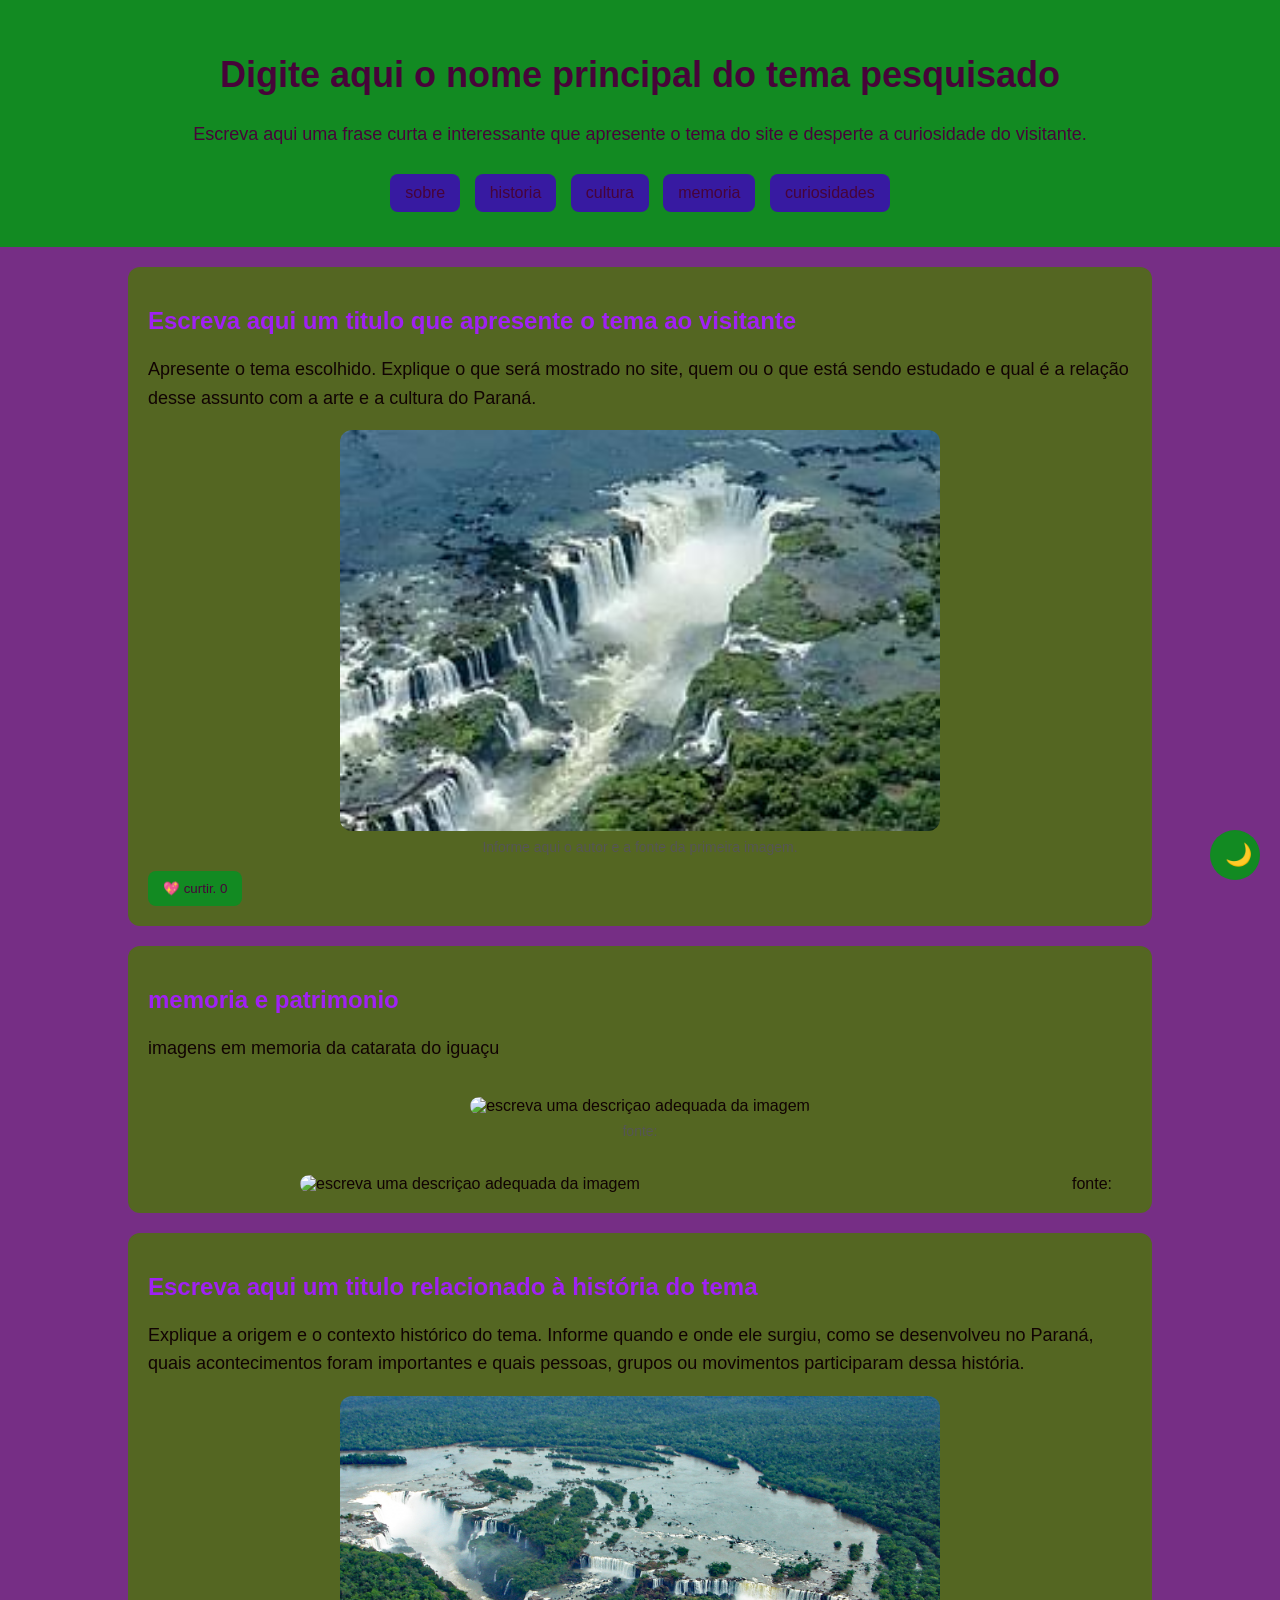
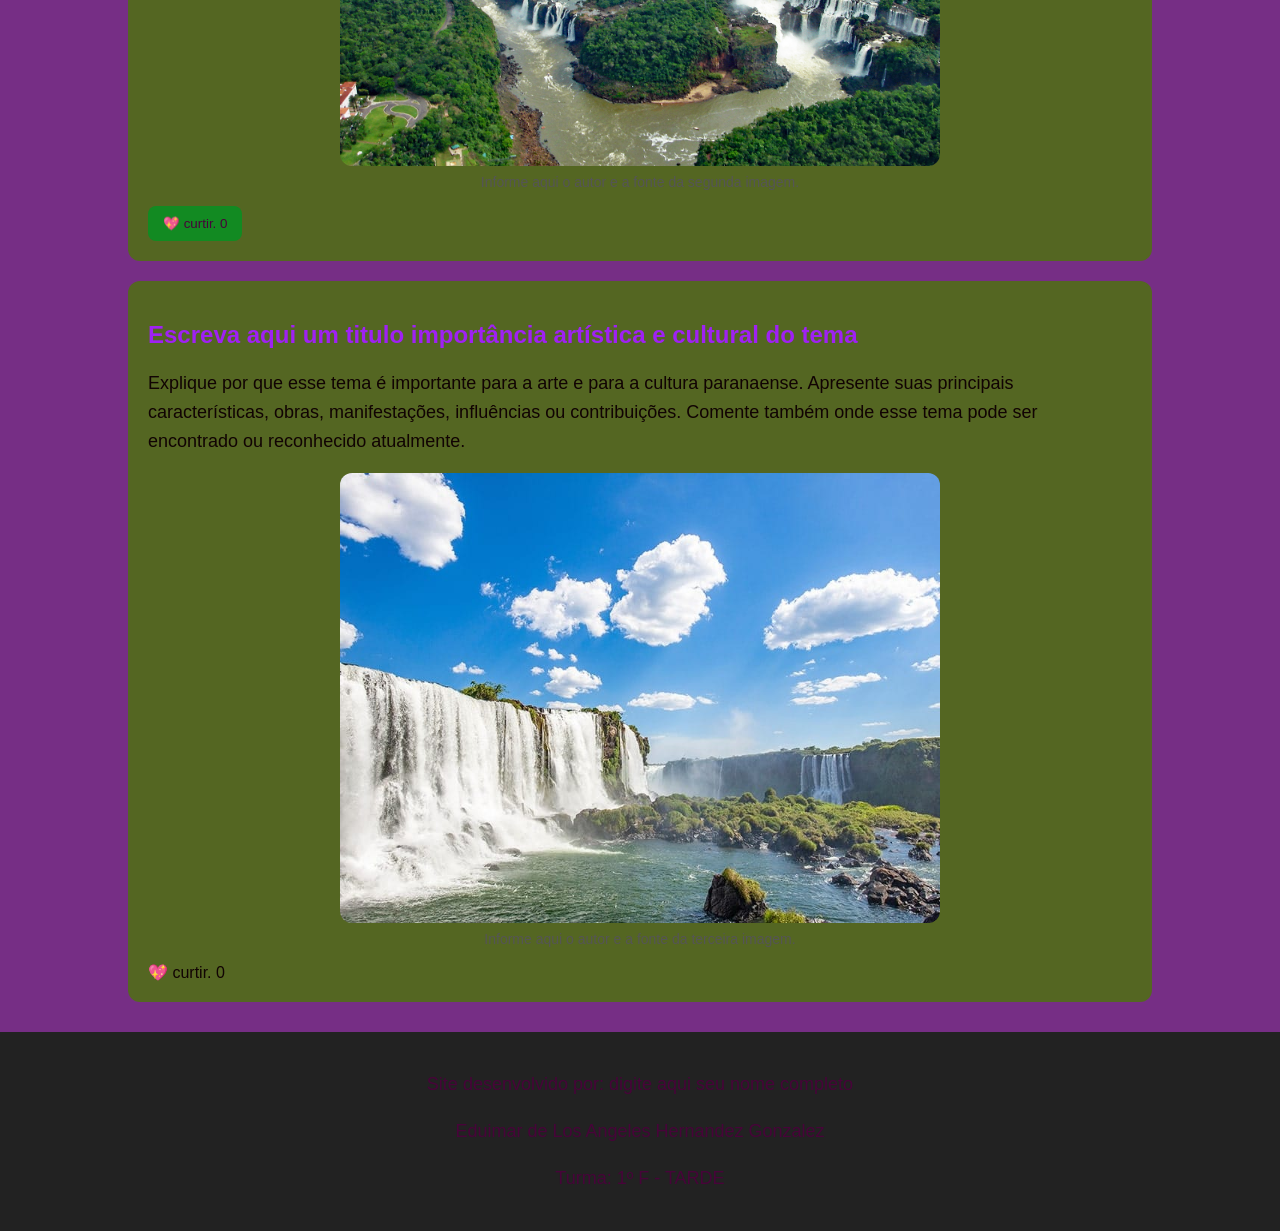
